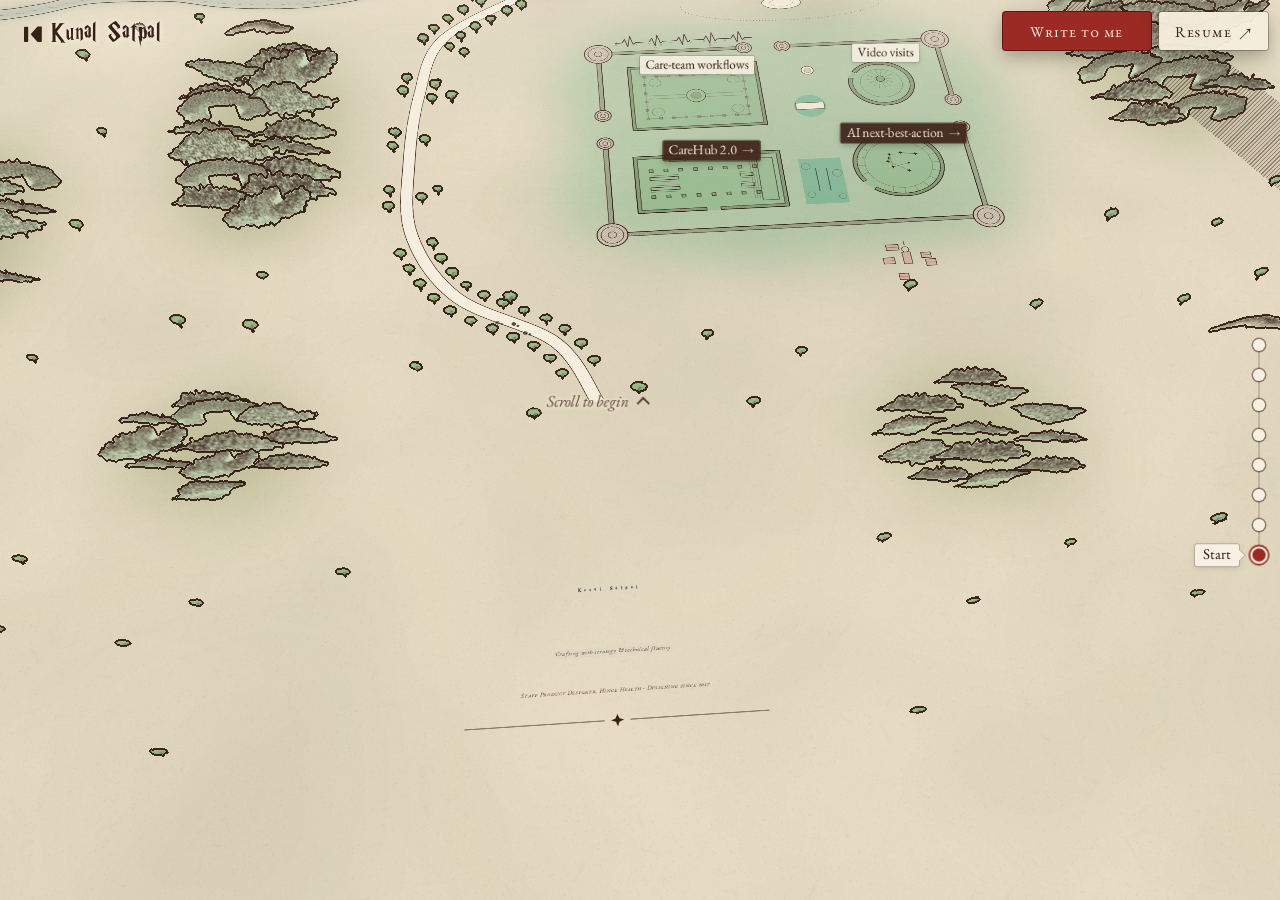
==== index.html @ 739bd169 "Merge remote-tracking branch 'origin/main' into case-study-refresh # Conflicts: #	build.py #	index.h" ====
<!doctype html>
<html lang="en">
<head>
<meta charset="utf-8">
<meta name="viewport" content="width=device-width, initial-scale=1">
<title>Kunal Satpal — A map of the work</title>
<!-- What a shared link shows (LinkedIn, X, Slack, iMessage). The picture is site/img/og-career-map.jpg. -->
<meta name="description" content="Kunal Satpal's design portfolio as a hand-drawn map: every company is a city that builds itself as you arrive, and every project is a building you can open.">
<meta property="og:type" content="website">
<meta property="og:url" content="https://kunalsatpal.com/career-map/">
<meta property="og:title" content="Kunal Satpal — A map of the work">
<meta property="og:description" content="A design portfolio you travel through. Every company is a city that builds itself as you arrive; every project is a building you can open.">
<meta property="og:image" content="https://kunalsatpal.com/career-map/site/img/og-career-map.jpg">
<meta property="og:image:width" content="1200">
<meta property="og:image:height" content="630">
<meta property="og:image:alt" content="A hand-drawn parchment map with the Hinge Health city standing in 3D beside a winding road.">
<meta name="twitter:card" content="summary_large_image">
<link rel="icon" href="data:image/svg+xml,%3Csvg xmlns='http://www.w3.org/2000/svg' viewBox='-4 -4 41 39'%3E%3Crect x='-4' y='-4' width='41' height='39' rx='8' fill='%23f4ead7'/%3E%3Cg fill='%23372017'%3E%3Crect y='1.09' width='7.68' height='28.36' rx='1.4'/%3E%3Cpath d='M31.24.92c.77 0 1.4.63 1.4 1.4v25.52c0 .77-.63 1.4-1.4 1.4h-6.1c-.27 0-.52-.11-.7-.31L12.18 15.08 24.44 1.22c.18-.19.43-.3.7-.3z'/%3E%3C/g%3E%3C/svg%3E">
<!-- Phones go straight to kunalsatpal.com: the map is made for bigger screens. Same test as PHONE (01-util.js), so tablets stay. -->
<script>if (matchMedia('(pointer: coarse)').matches && Math.min(screen.width, screen.height) <= 760) location.replace('https://kunalsatpal.com/')</script>
<link rel="preconnect" href="https://fonts.googleapis.com">
<link rel="preconnect" href="https://fonts.gstatic.com" crossorigin>
<link href="https://fonts.googleapis.com/css2?family=Material+Symbols+Rounded:opsz,wght,FILL,GRAD@20..48,400,0..1,0&icon_names=app_registration,area_chart,arrow_right,auto_awesome,cancel,chat,check_circle,done,home,list,mode_heat,queue,rocket,sentiment_dissatisfied,sentiment_satisfied,sentiment_very_dissatisfied,sentiment_very_satisfied,settings_accessibility,tab,task,thumb_down,thumb_up,video_camera_front,videocam,warning&display=block" rel="stylesheet" media="print" onload="this.media='all'" data-font>
<link href="https://fonts.googleapis.com/css2?family=IM+Fell+Great+Primer:ital@0;1&family=EB+Garamond:ital,wght@0,400;0,500;0,600;1,400;1,500&family=Playfair+Display:wght@700&family=Noto+Sans:wght@400;500;600;700&family=Literata:ital,opsz,wght@0,7..72,400;0,7..72,500;0,7..72,600;1,7..72,400&family=Fraunces:opsz,wght@9..144,500..700&family=IBM+Plex+Sans:wght@400;500;600&display=swap" rel="stylesheet" media="print" onload="this.media='all'" data-font>
<style>
@font-face { font-family: 'Harry P'; src: url([data-uri]) format('truetype'); font-display: block; }
:root {
  --desk: oklch(20% 0.016 48);
  --paper: oklch(94% 0.028 84);
  --paper-2: oklch(90.5% 0.034 82);
  --paper-3: oklch(86.5% 0.042 80);
  --ink: oklch(27% 0.04 42);
  --ink-2: oklch(40% 0.042 48);
  --ink-3: oklch(53% 0.042 58);
  --gilt: oklch(88% 0.085 86);
  --seal: oklch(46% 0.15 28);
  --focus: oklch(50% 0.15 28);
  --ease-out: cubic-bezier(.22, 1, .36, 1);
  --font-hand: 'IM Fell Great Primer', 'EB Garamond', Georgia, serif;
  --font-caps: 'EB Garamond', Georgia, serif;
  --font-body: 'EB Garamond', Georgia, serif;
  --font-sc: 'EB Garamond', Georgia, serif;
  /* Two faces besides the name (Harry P): IM Fell is the map's voice, EB Garamond is for reading and small caps. */
  --font-script: 'IM Fell Great Primer', 'EB Garamond', Georgia, serif;
  --font-display: 'IM Fell Great Primer', 'EB Garamond', Georgia, serif;
  --font-name: 'Harry P', 'IM Fell Great Primer', Georgia, serif;
  --font-note: 'IM Fell Great Primer', 'EB Garamond', Georgia, serif;
  /* Case studies and field notes are read at length: a text face with a generous x-height, made for screens. */
  --font-read: 'Literata', 'EB Garamond', Georgia, serif;
  --font-num: 'Fraunces', 'Literata', Georgia, serif;
  --font-label: 'IBM Plex Sans', system-ui, sans-serif;
  --route: oklch(50% 0.17 28);
  --note-ink: oklch(36% 0.09 255);
  --gold: oklch(74% 0.12 80);
}
* { box-sizing: border-box; }
html, body { margin: 0; height: 100%; }
body { overflow: hidden; color: var(--ink); font: 400 1.125rem/1.55 var(--font-body); font-variant-numeric: lining-nums; -webkit-font-smoothing: antialiased;
  background: radial-gradient(120% 90% at 50% 42%, oklch(29% 0.024 52), oklch(17% 0.014 45) 78%); }
button { font: inherit; color: inherit; }
:focus-visible { outline: 2px solid var(--focus); outline-offset: 3px; }

/* ---------- The sheet ---------- */
html, body { touch-action: none; overscroll-behavior: none; }
/* Beyond the paper's edge, more paper: a low eye never sees the sheet end. */
#viewport { background: oklch(95% 0.022 84); position: fixed; inset: 0; overflow: hidden; touch-action: none; user-select: none; -webkit-user-select: none; }
body.dragging, body.dragging * { cursor: grabbing !important; }
#ground { position: absolute; left: 0; top: 0; transform-origin: 0 0; will-change: transform; backface-visibility: visible; }
/* The distance: the land ahead fades into blank paper, as if not yet drawn. */
#mist { position: absolute; left: 0; top: 0; width: 100%; height: 1000px; transform-origin: 0 0; pointer-events: none; will-change: transform;
  background: linear-gradient(oklch(95% 0.022 84 / .82) 0 90%, oklch(95% 0.022 84 / 0) 100%); }
#paper { position: absolute; display: block; }
#grain { position: absolute; background-size: 512px 512px; pointer-events: none; }
/* Each world's drawing is its own layer: painted once, then only moved by the compositor. */
.band { position: absolute; left: 0; overflow: visible; pointer-events: none; will-change: transform; }
.band .room { pointer-events: auto; cursor: pointer; }
.road { fill: oklch(95% 0.022 84); }
.lane { fill: none; stroke: oklch(42% 0.06 230 / .7); stroke-width: 2.4; stroke-dasharray: 2 9; stroke-linecap: round; }
#gl { position: fixed; inset: 0; width: 100%; height: 100%; pointer-events: none; z-index: 5; }
/* Near the eye: clouds on the high stretches, and gulls sweeping past at the coast. */
#sky { position: fixed; inset: 0; z-index: 12; pointer-events: none; overflow: hidden; display: none; }
#sky.on, #sky.birds { display: block; }
#sky.birds:not(.on) .cloud { display: none; }
body.reading-case #sky { visibility: hidden; }
.cloud { position: absolute; left: 0; top: 0; will-change: transform, opacity; }
.cloud svg { display: block; width: 100%; height: auto; overflow: visible; }
.cloud .co { fill: none; stroke: oklch(40% 0.04 50 / .7); stroke-width: 2.6; }
.cloud .cf { fill: oklch(97.5% 0.012 84); }
.cloud .ch { fill: none; stroke: oklch(40% 0.04 50 / .35); stroke-width: 1.1; stroke-linecap: round; }
.flock { position: absolute; left: 0; top: 0; will-change: transform; }
.flock svg { display: block; width: 100%; height: auto; overflow: visible; animation: flap .5s ease-in-out infinite alternate; transform-origin: 50% 70%; }
.flock { opacity: .5; }
.flock path { stroke: var(--ink-2); stroke-width: 1.5; stroke-linecap: round; }
@keyframes flap { from { transform: scaleY(1); } to { transform: scaleY(.45); } }
.moment { visibility: visible; }
.gym { position: absolute; left: 0; top: 0; display: none; pointer-events: none; }
/* What a wizard says when you come by. */
/* The small delights' passing effects: drops and rings from the fountain, a shooting star, steam,
   a sinking ship's halves and planks, rings on the water, a lamp's light, the compass needle, the ink of the secret. */
.drop, .ripple, .star, .steam, .lamplight, .lamplight i, .mlabel { position: absolute; left: 0; top: 0; pointer-events: none; will-change: transform, opacity; }
.drop { left: -1.5px; top: -1.5px; width: 3px; height: 3px; border-radius: 50%; background: oklch(93% 0.025 220); box-shadow: 0 0 0 .8px oklch(30% 0.05 45 / .6); }
.ripple svg { display: block; width: 100%; height: 100%; overflow: visible; }
.ripple ellipse { fill: none; stroke: oklch(30% 0.05 45 / .55); stroke-width: .9; stroke-dasharray: 9 5; vector-effect: non-scaling-stroke; }
.star i { position: absolute; left: -56px; top: -.5px; width: 56px; height: 1px; background: linear-gradient(90deg, transparent, oklch(30% 0.05 45 / .7)); }
.star svg { position: absolute; left: -6px; top: -6px; overflow: visible; }
.star path { fill: oklch(96% 0.03 88); stroke: oklch(30% 0.05 45); stroke-width: .8; stroke-linejoin: round; }
.steam svg { display: block; margin: -26px 0 0 -6px; overflow: visible; }
.steam path { fill: none; stroke: oklch(30% 0.05 45 / .45); stroke-width: 1; stroke-linecap: round; }
/* Pieces with a trick of their own (16-pillars): a leaf, or petals, falling. And a word on a slip of paper. */
.fall { position: absolute; left: 0; top: 0; width: 0; height: 0; pointer-events: none; will-change: transform, opacity; }
.fall i { position: absolute; border-radius: 50% 0; border: .7px solid oklch(30% 0.05 45 / .7); }
.fall.leaf i { left: -4px; top: -2px; width: 8px; height: 4px; background: oklch(70% 0.1 140); }
.fall.petal i { left: -2.5px; top: -2px; width: 5px; height: 4px; background: oklch(90% 0.06 350); border-color: oklch(45% 0.06 350 / .6); }
.wnote { position: absolute; left: 0; top: 0; width: 0; height: 0; pointer-events: none; }
.wnote p { position: absolute; left: 0; bottom: 8px; translate: -50% 0; width: max-content; max-width: 240px; margin: 0; padding: 6px 11px 7px; text-align: center;
  font: italic 400 .9375rem/1.3 var(--font-hand); color: var(--ink); background: var(--paper); border: 1px solid oklch(27% 0.04 42 / .4); border-radius: 2px; box-shadow: 0 3px 10px oklch(20% 0.03 45 / .16); }
/* Cursors: a hand only where a click opens something; with the 3D city on, the map decides (09-city cityHover). */
.room.inert, .lvl.inert .lv-t { cursor: default; }
body.city3d .band .room { cursor: inherit; }
/* Side missions (16-side): the cat's paw prints (clickable while they show), the cat herself, fireflies. */
.sprite.paw { cursor: pointer; }
.sprite.paw::after { content: ''; position: absolute; inset: -4px; }
.cat.left .body svg { scale: -1 1; }
.cat { position: absolute; left: 0; top: 0; width: 0; height: 0; pointer-events: none; }
.cat .shadow { position: absolute; left: -15px; top: -4px; width: 30px; height: 8px; border-radius: 50%; background: radial-gradient(closest-side, oklch(25% 0.03 45 / .35), transparent); }
.cat .body { position: absolute; left: -15px; bottom: 1px; }
.cat svg { display: block; overflow: visible; }
.cat path { fill: oklch(70% 0.14 58); stroke: var(--ink); stroke-width: 1.1; stroke-linejoin: round; stroke-linecap: round; }
.cat .tail { fill: none; stroke: oklch(62% 0.14 52); stroke-width: 2.4; }
.cat .stripe { fill: none; stroke: oklch(50% 0.13 45); stroke-width: .9; }
.cat .fine { fill: none; stroke: oklch(45% 0.1 45); stroke-width: .9; }
.cat .eye { fill: oklch(78% 0.16 130); stroke: var(--ink); stroke-width: .3; }
.paw svg { display: block; overflow: visible; }
.paw ellipse, .paw circle { fill: var(--ink); opacity: .7; }
.fireflies { position: absolute; inset: 0; pointer-events: none; }
.fireflies i { position: absolute; left: -7px; top: -7px; width: 14px; height: 14px; border-radius: 50%;
  background: radial-gradient(closest-side, oklch(99% 0.06 100) 0 18%, oklch(93% 0.15 100 / .85) 30%, oklch(90% 0.14 100 / .3) 60%, transparent);
  animation: ff-drift var(--t) ease-in-out var(--d) infinite alternate, ff-blink calc(var(--t) * .7) ease-in-out var(--d) infinite; }
@keyframes ff-drift { to { translate: var(--dx) var(--dy); } }
@keyframes ff-blink { 0%, 100% { opacity: .45; } 50% { opacity: 1; } }
/* How I work, read through: a star over each pillar read, and, with all five, the line that joins them. */
.pstars { position: absolute; left: 0; top: 0; width: 1px; height: 1px; overflow: visible; pointer-events: none; }
.pstars .st path { fill: oklch(84% 0.14 86); stroke: oklch(28% 0.05 45); stroke-width: 1.1; stroke-linejoin: round; }
.pstars .st .halo { fill: oklch(90% 0.1 88 / .35); stroke: none; }
.pstars .cg { fill: none; stroke: oklch(86% 0.12 86 / .7); stroke-width: 7; stroke-linecap: round; stroke-linejoin: round; stroke-dasharray: 1 1; }
.pstars .cl { fill: none; stroke: oklch(28% 0.05 45 / .85); stroke-width: 1.6; stroke-linecap: round; stroke-linejoin: round; stroke-dasharray: 1 1; }
.strait-glow svg { display: block; overflow: visible; }
.strait-glow line { stroke: oklch(88% 0.12 88); stroke-linecap: round; }
.wreck { position: absolute; left: 0; top: 0; overflow: hidden; pointer-events: none; }
.wreck img { position: absolute; left: 0; top: 0; animation: none; }
.wreck .bow { clip-path: polygon(0 0, 50% 0, 46% 20%, 53% 38%, 45% 58%, 52% 76%, 47% 100%, 0 100%); transform-origin: 32% 84%; }
.wreck .stern { clip-path: polygon(50% 0, 100% 0, 100% 100%, 47% 100%, 52% 76%, 45% 58%, 53% 38%, 46% 20%); transform-origin: 68% 84%; }
.ship .plank { position: absolute; left: 0; top: 0; width: 10px; height: 3px; background: oklch(92% 0.025 80); border: .8px solid oklch(30% 0.05 45 / .75); pointer-events: none; }
.ship .ripple { position: absolute; }
.lamplight .pool { border-radius: 50%; background: radial-gradient(closest-side, oklch(93% 0.07 88 / .55), oklch(93% 0.07 88 / .2) 60%, transparent); }
.lamplight .halo { left: -14px; top: -14px; width: 28px; height: 28px; border-radius: 50%; background: radial-gradient(closest-side, oklch(97% 0.07 92 / .75), oklch(95% 0.07 90 / .25) 55%, transparent); }
.sprite.needle { z-index: 1; pointer-events: auto; }
.needle svg { display: block; transition: rotate .6s cubic-bezier(.2, .8, .3, 1); }
.needle .n { fill: oklch(36% 0.05 40); stroke: var(--ink); stroke-width: 1.2; }
.needle .s { fill: oklch(96% 0.02 84); stroke: var(--ink); stroke-width: 1.2; }
.needle circle { fill: oklch(94% 0.02 84); stroke: var(--ink); stroke-width: 1.2; }
.inkline { position: fixed; left: 50%; top: 86px; z-index: 18; translate: -50% 0; pointer-events: none; white-space: nowrap; }
.inkline span { font: 400 clamp(1.5rem, 2.4vw, 2rem)/1 'Harry P', var(--font-body); color: oklch(30% 0.05 40); }
.mlabel span { position: absolute; left: 0; bottom: 10px; translate: -50% 0; padding: 2px 8px 3px; white-space: nowrap; font: 400 1.0625rem/1 'Harry P', var(--font-body); color: oklch(28% 0.05 40);
  background: oklch(96% 0.025 84); border: 1px solid oklch(30% 0.05 40 / .5); border-radius: 2px; }
.foot.marauder path { fill: oklch(30% 0.05 40); }
@media (prefers-reduced-motion: reduce) { .needle svg { transition: none; } }
.chip { position: absolute; left: -2px; top: -1.5px; width: 4px; height: 3px; background: oklch(86% 0.04 70); box-shadow: 0 0 0 .8px oklch(30% 0.05 45 / .7); }
.hello { position: absolute; left: 0; top: 0; width: 0; height: 0; pointer-events: none; }
.hello span { position: absolute; left: 0; bottom: 6px; translate: -50% 0; padding: 4px 9px 5px; white-space: nowrap; border: 1px solid oklch(27% 0.04 42 / .3); border-radius: 10px;
  font: italic 500 .875rem/1 var(--font-body); color: var(--ink); background: oklch(98.5% 0.008 84); box-shadow: 0 3px 8px oklch(20% 0.03 50 / .18); }
.hello span::after { content: ''; position: absolute; left: 50%; bottom: -4px; width: 7px; height: 7px; translate: -50% 0; rotate: 45deg; background: inherit; border: inherit; border-width: 0 1px 1px 0; }
.hello.small span { padding: 2px 6px 3px; border-radius: 7px; font-size: .75rem; }
.hello.small span::after { width: 5px; height: 5px; bottom: -3px; }
/* The stones the wizards lift, and the sparks from their wands. */
.wip { position: absolute; left: 0; top: 0; display: none; pointer-events: none; }
.wip.on { display: block; }
.wstone, .wspark { position: absolute; left: 0; top: 0; will-change: transform, opacity; }
.wstone b { position: absolute; left: -5px; top: -4px; width: 10px; height: 8px; border: 1.2px solid oklch(27% 0.04 42); border-radius: 1.5px; background: oklch(95% 0.014 160); }
.wspark { left: -1.5px; top: -1.5px; width: 3px; height: 3px; border-radius: 50%; background: oklch(94% 0.05 88); box-shadow: 0 0 0 .8px oklch(30% 0.05 45 / .75); }
.gym.on { display: block; }
.gymprint { position: absolute; left: 0; top: 0; width: 0; height: 0; opacity: 0; will-change: transform, opacity; }
.gymprint svg { position: absolute; left: -12px; top: -8px; }
.breach img { display: block; }
.breach i { position: absolute; left: 30px; top: 70px; width: 110px; height: 34px; border-radius: 50%; border: 1.4px solid oklch(40% 0.04 50 / .55); opacity: 0; }
.realm .town { fill: var(--rc); opacity: .42; }

/* The pen: three weights and a hairline; poché, stipple and paper fills. */
.pfill { fill: oklch(94.5% 0.026 84 / .94); }
.tone { fill: var(--ink); fill-opacity: .17; }
.hatch { fill: url(#poche); opacity: var(--hatch, 0); }
.stip { fill: url(#stip); opacity: .55; }
.hair, .fine, .main, .bold, .dash, .dot { fill: none; stroke-linecap: round; stroke-linejoin: round; }
.hair { stroke: var(--ink-2); stroke-width: .6; }
.fine { stroke: var(--ink); stroke-width: calc(1px * var(--lw, 1)); }
.main { stroke: var(--ink); stroke-width: calc(1.6px * var(--lw, 1)); }
.bold { stroke: var(--ink); stroke-width: calc(2.4px * var(--lw, 1)); }
.land-fill { fill: oklch(93% 0.03 84); }
.crown { fill: oklch(84% 0.065 128); }
.block { fill: oklch(74% 0.07 32 / .55); }
.realm .town { fill: var(--rc); opacity: .42; }
.route { fill: none; stroke: var(--route); stroke-width: calc(3px * var(--lw, 1)); stroke-dasharray: calc(10px * var(--lw, 1)) calc(7px * var(--lw, 1)); stroke-linecap: round; opacity: .9; }
.rh-k, .rh-r, .rh-g { fill: none; stroke-width: calc(.9px * var(--lw, 1)); }
.rh-k { stroke: oklch(32% 0.03 50 / .38); } .rh-r { stroke: oklch(52% 0.15 28 / .4); } .rh-g { stroke: oklch(52% 0.1 150 / .38); }
.far { stroke-dasharray: 2 0; opacity: .7; }
.dash { stroke: var(--ink-2); stroke-width: .9; stroke-dasharray: 5 4; }
.dot { stroke: var(--ink-2); stroke-width: 1.7; stroke-dasharray: 0 7; }
.solid { fill: var(--ink); }
.rn, .rh, .rk, .area, .cap { paint-order: stroke; stroke: oklch(94.5% 0.026 84); stroke-opacity: .92; stroke-linejoin: round; }
.rn { font-family: var(--font-hand); fill: var(--ink); text-anchor: middle; stroke-width: 5px; letter-spacing: .01em; }
.rn.title { letter-spacing: .02em; }
.rh { font-family: var(--font-body); font-style: italic; fill: var(--ink-2); text-anchor: middle; stroke-width: 3.5px; }
.rk { font-family: var(--font-body); fill: var(--ink-2); stroke-width: 3px; }
.area { font-family: var(--font-hand); fill: var(--ink-2); text-anchor: middle; letter-spacing: .08em; stroke-width: 6px; }
.area.feat { font-style: italic; letter-spacing: .06em; }
.area.water { font-style: italic; fill: oklch(42% 0.06 230); letter-spacing: .1em; stroke: oklch(90% 0.03 220); }
.area.sea { letter-spacing: .34em; }
.area.sea.big { letter-spacing: .5em; fill: oklch(48% 0.07 230 / .8); stroke-width: 0; }
.eng { opacity: .92; }
/* Once the engravings and trees stand up on the GPU, their flat drawings step aside. */
body.cards .eng.up, body.cards .ly-trees { display: none; }
.region { font-family: var(--font-caps); fill: oklch(34% 0.045 45 / .9); letter-spacing: .42em; paint-order: stroke; stroke: oklch(93% 0.03 84 / .9); stroke-width: 8px; stroke-linejoin: round; font-variant-caps: small-caps; }
.region-sub { font-family: var(--font-body); font-style: italic; fill: var(--ink-2); text-anchor: middle; letter-spacing: .1em; paint-order: stroke; stroke: oklch(93% 0.03 84 / .9); stroke-width: 6px; }
#regions { position: absolute; left: 0; top: 0; overflow: hidden; pointer-events: none; will-change: opacity; }
.cart-small { font-family: var(--font-caps); fill: var(--ink-2); text-anchor: middle; letter-spacing: .12em; font-variant-caps: small-caps; }
.cart-small.i { font-family: var(--font-body); font-style: italic; letter-spacing: .04em; }
.cart-script { font-family: var(--font-script); fill: var(--ink); text-anchor: middle; }
.area.big { letter-spacing: .24em; }
.hand { font-family: var(--font-note); font-weight: 400; fill: var(--note-ink); text-anchor: middle; paint-order: stroke; stroke: oklch(96% 0.015 240); stroke-width: 4px; stroke-linejoin: round; }
.area.sub { font-family: var(--font-body); font-style: italic; letter-spacing: .06em; fill: var(--ink-3); }
.room { cursor: pointer; }
.room .gild { fill: oklch(84% 0.1 85); opacity: 0; pointer-events: none; }
.room.work .gild { opacity: .2; }
.room.about .gild { opacity: 0; }
.room .wash { fill: var(--c); opacity: 0; transition: opacity .3s var(--ease-out); }
.room:hover .wash { opacity: .16; }
.room.selected .wash { opacity: .26; }
.room .hit { fill: transparent; }

/* ---------- Life ---------- */
.sprite { position: absolute; left: 0; top: 0; pointer-events: none; will-change: transform; }
.step { opacity: 0; }
.foot path { fill: var(--ink); }
.foot.yours path { fill: var(--seal); }
/* A runner's prints on the track: smaller, and gone sooner. */
.foot.run { scale: .6; }
.tread path { fill: none; stroke: var(--ink); stroke-width: .8; stroke-linecap: round; stroke-linejoin: round; }
.ship svg, .runner svg, .scooter svg, .boat svg, .gull svg, .creature svg { display: block; overflow: visible; }
.ship path, .runner path, .runner circle, .scooter circle, .scooter path, .boat path, .gull path { fill: none; stroke: var(--ink); stroke-width: 1.4; stroke-linejoin: round; stroke-linecap: round; }
.ship .sail, .boat .sail { fill: var(--paper); }
.runner circle { fill: var(--ink); }
.scooter .box { fill: oklch(62% 0.15 148); stroke: var(--ink); stroke-width: 1.2; }
.ship { pointer-events: auto; cursor: pointer; }
.ship img { animation: bob 3.4s ease-in-out infinite alternate; transform-origin: 50% 85%; }
@keyframes bob { from { transform: rotate(-4deg); } to { transform: rotate(4deg); } }
.pulse i { display: block; width: 8px; height: 8px; border-radius: 50%; background: oklch(60% 0.15 165); box-shadow: 0 0 0 3px oklch(70% 0.12 165 / .35); }
.smoke i { position: absolute; left: 0; top: 0; width: 12px; height: 12px; margin: -6px; border-radius: 50%; border: 1px solid oklch(40% 0.02 60 / .4); background: oklch(97% 0.01 80 / .7); animation: smoke 4s ease-out infinite; }
.smoke i:nth-child(2) { animation-delay: 1.33s; } .smoke i:nth-child(3) { animation-delay: 2.66s; }
@keyframes smoke { from { transform: translate(0, 0) scale(.4); opacity: 0; } 15% { opacity: .9; } to { transform: translate(22px, -60px) scale(1.8); opacity: 0; } }
.creature { pointer-events: auto; cursor: pointer; }
.creature img { display: block; animation: wallow 5s ease-in-out infinite alternate; transform-origin: 50% 90%; }
.creature:hover img { animation-duration: 1.6s; }
@keyframes wallow { from { transform: translateY(2px) rotate(-2.5deg); } to { transform: translateY(-4px) rotate(2deg); } }
.creature .cap { display: block; margin-top: -6px; text-align: center; font: italic 400 19px var(--font-body); color: var(--ink-2); }
.ship img { display: block; }
.creature .body { transition: transform 1.1s var(--ease-out), opacity .8s; }
.creature.dive .body { transform: translateY(70px); opacity: 0; transition: transform .7s cubic-bezier(.6, 0, .8, .4), opacity .5s .2s; }
.walker { position: absolute; left: 0; top: 0; pointer-events: none; transition: transform .43s linear, opacity .6s; will-change: transform; }
.walker .wr { transform-origin: 0 0; }
.walker span { display: block; transform: translate(-50%, -165%); padding: 3px 13px 4px; white-space: nowrap; font: 400 15px/1 var(--font-hand); color: var(--ink);
  background: linear-gradient(var(--ink) 0 1px, transparent 1px calc(100% - 1px), var(--ink) calc(100% - 1px)), var(--paper);
  clip-path: polygon(0 0, 100% 0, calc(100% - 7px) 50%, 100% 100%, 0 100%, 7px 50%); }
.walker.away { opacity: 0; }
.walker.you { opacity: 0; transition: transform .25s var(--ease-out), opacity .5s; }
.walker.you.on { opacity: 1; }
.walker.you span { color: var(--seal); }

.ui { transition: opacity .7s ease; }

/* ---------- Labels ---------- */
#labels { position: fixed; inset: 0; z-index: 15; pointer-events: none; }
#dusk { position: fixed; inset: 0; z-index: 16; pointer-events: none; display: none; opacity: 0; will-change: opacity;
  background: linear-gradient(oklch(60% 0.11 45), oklch(72% 0.09 62) 55%, oklch(82% 0.06 76 / 0)); }
/* Every label rides on its own layer and keeps its layout to itself: flying only moves and scales them, never repaints them. */
#labels > * { will-change: transform, opacity; contain: layout style; }
.lab { position: absolute; left: 0; top: 0; display: grid; justify-items: center; gap: 4px; padding: 0; border: 0; background: none; cursor: pointer; pointer-events: auto; visibility: hidden; }
.lab.realm .rib { display: inline-flex; align-items: center; gap: 12px; padding: 10px 34px 11px 26px; white-space: nowrap; font: 400 2.125rem/1 var(--font-display); letter-spacing: .01em;
  background: linear-gradient(var(--ink) 0 1.4px, transparent 1.4px 4px, oklch(40% 0.04 48 / .45) 4px 5px, transparent 5px calc(100% - 5px), oklch(40% 0.04 48 / .45) calc(100% - 5px) calc(100% - 4px), transparent calc(100% - 4px) calc(100% - 1.4px), var(--ink) calc(100% - 1.4px)),
    color-mix(in oklch, var(--paper) 86%, var(--c));
  clip-path: polygon(0 0, 100% 0, calc(100% - 12px) 50%, 100% 100%, 0 100%, 12px 50%); transition: transform .3s var(--ease-out); }
.lab.realm .crest { width: 26px; height: 32px; flex: none; }
/* Earlier work: a small signboard over the isle, its company's own mark. */
.lab.realm.minor .rib { gap: 6px; padding: 3px 12px 4px 6px; font: 400 1.0625rem/1 var(--font-display); clip-path: none; border-radius: 2px;
  background: oklch(96% 0.02 84 / .95); box-shadow: 0 0 0 1px oklch(27% 0.04 42 / .3), 0 4px 10px oklch(10% 0.02 40 / .2); }
.lab.realm.minor .rib .logo { width: 80px; height: 30px; margin: 0; } .lab.realm.minor .rib .logo img { width: 116px; height: 46px; margin: -8px 0 0 -18px; }
.lab.realm.minor .sub { display: none; }
.lab.realm { transform-origin: 50% 100%; }
.lab.realm.compact .sub { display: none; }
.lab.realm .sub { font: italic 500 1.0625rem/1.2 var(--font-body); color: var(--ink); white-space: nowrap;
  text-shadow: 0 0 3px var(--paper), 0 0 3px var(--paper), 0 0 6px var(--paper); }
.lab.realm:hover .rib { transform: translateY(-2px); }
/* The lighthouse's turning light. */
.beacon { position: absolute; left: 0; top: 0; width: 0; height: 0; pointer-events: none; opacity: 0; }
.beacon i { position: absolute; left: -190px; top: -190px; width: 380px; height: 380px; border-radius: 50%;
  background: conic-gradient(from 0deg, oklch(90% 0.12 90 / .55) 0deg, oklch(90% 0.12 90 / 0) 26deg, oklch(90% 0.12 90 / 0) 180deg, oklch(90% 0.12 90 / .55) 180deg, oklch(90% 0.12 90 / 0) 206deg, oklch(90% 0.12 90 / 0) 360deg);
  -webkit-mask: radial-gradient(circle, transparent 0 30px, #000 31px 70%, transparent 100%); mask: radial-gradient(circle, transparent 0 30px, #000 31px 70%, transparent 100%);
  animation: beam 9s linear infinite; }
@keyframes beam { to { transform: rotate(360deg); } }


.sr { position: absolute; width: 1px; height: 1px; overflow: hidden; clip: rect(0 0 0 0); white-space: nowrap; }

@keyframes write-on { from { -webkit-mask-position: 100% 0; mask-position: 100% 0; } to { -webkit-mask-position: 0 0; mask-position: 0 0; } }
.note.write > * { -webkit-mask-image: linear-gradient(90deg, #000 42%, transparent 58%); mask-image: linear-gradient(90deg, #000 42%, transparent 58%);
  -webkit-mask-size: 260% 100%; mask-size: 260% 100%; -webkit-mask-repeat: no-repeat; mask-repeat: no-repeat; }
.note.write > * { animation: write-on .75s cubic-bezier(.3, .6, .3, 1) both; animation-delay: calc(var(--i, 0) * 85ms); }

/* ---------- Buttons in the notes ---------- */
.note .acts { display: flex; flex-wrap: wrap; align-items: center; gap: 10px 16px; margin-top: 2px; }
.note .enter { display: grid; justify-items: start; gap: 1px; padding: 7px 12px 8px; border: 0; border-radius: 3px; cursor: pointer; text-align: left;
  background: var(--ink); color: var(--paper); font: 400 1.0625rem/1.1 var(--font-sc); letter-spacing: .05em; font-variant-caps: small-caps; }
.note .enter small { font: italic 400 .8125rem/1.1 var(--font-body); letter-spacing: 0; opacity: .75; }
.note .enter:hover { background: var(--ink-2); }
/* In a hover note the way in is a plain line, and there is nothing to close. */
.note .go { display: flex; justify-content: center; align-items: baseline; gap: 6px; width: 100%; margin-top: 4px; padding: 10px 14px 11px; border: 0; border-radius: 3px; cursor: pointer;
  font: 600 1rem/1.2 var(--font-body); color: oklch(96% 0.02 84); background: var(--ink); }
.note .go:hover { background: oklch(34% 0.045 42); }
.note .go span { font-weight: 400; opacity: .75; }
/* Hover notes, structured as the universe site's: the outcome first in one bold line, one line under
   it, one accent. On a brighter paper than the map, with a warm shadow, so it stands off it. */
#panel.hcard { width: max-content; min-width: 220px; max-width: 300px; border-radius: 8px; color: var(--ink); background: oklch(98.5% 0.008 84);
  box-shadow: 0 0 0 1px oklch(27% 0.04 42 / .22), 0 2px 4px oklch(20% 0.03 45 / .08), 0 16px 34px -6px oklch(22% 0.035 45 / .32); }
#panel.hcard .note { gap: 8px; padding: 16px 18px 18px; }
#panel.hcard .note .headline { margin: 0; font: 600 1.1875rem/1.25 var(--font-body); color: var(--ink); text-wrap: balance; }
#panel.hcard .note .headline .h-data { white-space: nowrap; }
#panel.hcard .note .body, #panel.hcard .note li { color: var(--ink-2); font-size: 1rem; line-height: 1.4; }
#panel.hcard .note .status { margin: 2px 0 0; font: 500 .9375rem/1.2 var(--font-body); font-variant-caps: all-small-caps; letter-spacing: .1em; color: color-mix(in oklch, var(--c), oklch(25% 0.03 42) 25%); }
#panel.hcard .note .status a { color: inherit; text-underline-offset: 3px; }
#panel.hcard .note .win { box-shadow: inset 0 0 0 1px oklch(27% 0.04 42 / .2); }
#panel.hcard .note > :is(figure, .pics) + :is(.headline, .ehead) { margin-top: 8px; }
#panel.hcard .note .ehead { display: grid; grid-template-columns: 44px 1fr; gap: 12px; align-items: center; }
/* Under a pillar's emblem, everything keeps the headline's left edge; the fleurons hang in the emblem's column. */
#panel.hcard .note .ehead ~ .body { padding-left: 56px; }
#panel.hcard .note .ehead ~ ul li { grid-template-columns: 44px 1fr; gap: 12px; }
#panel.hcard .note .ehead ~ ul li::before { justify-self: end; }
.note .emblem { display: grid; place-items: center; width: 44px; height: 44px; border-radius: 50%; background: color-mix(in oklch, var(--c) 12%, oklch(97% 0.012 84)); box-shadow: 0 0 0 1px color-mix(in oklch, var(--c) 35%, transparent); }
.note .emblem svg { width: 30px; height: 30px; fill: none; stroke: var(--ink); stroke-width: 1.6; stroke-linecap: round; stroke-linejoin: round; }
/* A field note's popover: ruled notebook paper with a margin line, the cover as a thumbnail. */
#panel.journal { background: repeating-linear-gradient(to bottom, transparent 0 25px, oklch(58% 0.05 250 / .16) 25px 26px) 0 14px, oklch(97% 0.014 92);
  box-shadow: 0 0 0 1px oklch(27% 0.04 42 / .28), 0 18px 36px oklch(10% 0.02 45 / .32); }
#panel.journal::after { content: ''; position: absolute; top: 0; bottom: 0; left: 22px; width: 1px; background: oklch(58% 0.14 22 / .35); pointer-events: none; }
#panel.journal .note { padding: 16px 18px 18px 34px; gap: 10px; }
.note .jhead { display: grid; grid-template-columns: 52px 1fr; gap: 12px; align-items: center; }
/* A logo on its own colour sits inside the round badge, with room around it. */
.note .jicon.mark { object-fit: contain; padding: 11px; }
.pnext img.icon { width: 104px; height: 104px; margin: 0; padding: 18px; object-fit: contain; border-radius: 50%; rotate: 0deg; }
.pnext img.icon.logo-fill { padding: 0; object-fit: cover; }
/* The cover as a round badge in a paper ring, like the icons on the blog pages. */
.note .jicon { width: 52px; height: 52px; padding: 0; object-fit: cover; border-radius: 50%; background: oklch(99% 0.005 84);
  box-shadow: 0 0 0 3px oklch(99% 0.005 84), 0 0 0 4px oklch(27% 0.04 42 / .22), 0 6px 12px -4px oklch(20% 0.03 50 / .4); }
.note .jtag { margin: 0 0 2px; font: 400 .8125rem/1.2 var(--font-body); font-variant-caps: small-caps; letter-spacing: .04em; color: var(--ink-3); }
.note .jhead h2 { font: italic 400 1.25rem/1.15 var(--font-hand); }
.note .jline { display: -webkit-box; -webkit-line-clamp: 3; -webkit-box-orient: vertical; overflow: hidden; font-size: .9375rem; line-height: 26px; }
#panel:not(.pinned) .close { display: none; }
#panel:not(.pinned) .note .kicker { margin-right: 0; }
.note .ext { font: 400 .875rem/1 var(--font-body); color: var(--ink-2); }
.note .steps { display: flex; gap: 6px; margin: 0; padding: 0; list-style: none; }
.note .steps li { display: block; }
.note .steps li::before { content: none; }
.note .steps button { width: 28px; height: 28px; border: 0; border-radius: 50%; cursor: pointer; font: 400 .875rem/1 var(--font-hand); color: var(--ink-2); background: var(--paper-2); }
.note .steps button[aria-current="true"] { background: var(--c); color: oklch(97% 0.01 84); }
.note .room-n { margin: -6px 0 -10px; font: 400 .8125rem/1 var(--font-caps); letter-spacing: .14em; color: var(--ink-3); font-variant-caps: small-caps; }
.note .draft { padding: 10px 12px; border: 1px dashed oklch(40% 0.04 48 / .5); border-radius: 3px; font: 400 1rem/1.35 var(--font-note); color: var(--note-ink); background: oklch(97% 0.012 240 / .6); }
.note figure video { display: block; width: 100%; height: auto; border-radius: 2px; }
.note .sign { margin: 4px 0 0; font: 400 1.25rem/1.3 var(--font-note); color: var(--note-ink); }
.note .sign span { display: block; margin-top: 6px; text-align: right; font-size: 1.375rem; }
.note .golink { display: inline; padding: 0; border: 0; background: none; cursor: pointer; font: italic 400 1rem/1.4 var(--font-body); color: var(--ink); text-decoration: underline; text-underline-offset: 3px; }
.note .nda { margin: 0; font: 400 .875rem/1.35 var(--font-body); color: var(--ink-3); }

/* ---------- The title at the head of the road ---------- */
.hub-name { font-family: var(--font-name); font-weight: 400; letter-spacing: .02em; fill: var(--ink); paint-order: stroke; stroke: oklch(93% 0.03 84 / .94); stroke-width: 12px; stroke-linejoin: round; }
.hub-sub { font-family: var(--font-hand); font-style: italic; fill: var(--ink-2); text-anchor: middle; letter-spacing: .02em; paint-order: stroke; stroke: oklch(93% 0.03 84 / .94); stroke-width: 8px; stroke-linejoin: round; }
/* BATCH.bareTitle: the halo takes the tone the paper actually renders at (grain and washes darken --paper),
   so it still knocks out the trees behind the title without showing as a pale rim on bare paper. */
.hub-name.bare, .hub-sub.bare { stroke: oklch(88% 0.031 90); }
.region { font-family: var(--font-caps); fill: oklch(34% 0.045 45 / .85); letter-spacing: .32em; paint-order: stroke; stroke: oklch(93% 0.03 84 / .9); stroke-width: 7px; stroke-linejoin: round; font-variant-caps: small-caps; }

/* ---------- Levels: a quiet name over each building ---------- */
.lvl { position: absolute; left: 0; top: 0; width: 0; height: 0; visibility: hidden; pointer-events: none; }
.lvl .lv-t { position: absolute; left: 0; bottom: 0; translate: -50% 0; display: grid; justify-items: center; gap: 2px; width: max-content; max-width: 230px; padding: 2px 7px 3px; border: 0; border-radius: 2px;
  background: oklch(96% 0.02 84 / .88); box-shadow: 0 0 0 1px oklch(27% 0.04 42 / .2), 0 2px 6px oklch(10% 0.02 40 / .12); text-align: center; cursor: pointer; pointer-events: auto; transition: background .25s var(--ease-out), box-shadow .25s var(--ease-out); }
.lvl .lv-t b { font: 400 1rem/1.15 var(--font-hand); color: var(--ink); }
/* A building with a full story to open wears an ink tag with an arrow; the rest, a paper slip. */
.lvl.case .lv-t { background: oklch(30% 0.045 42 / .94); box-shadow: 0 0 0 1px oklch(20% 0.04 40 / .6), 0 3px 8px oklch(10% 0.02 40 / .28); }
.lvl.case .lv-t b { color: oklch(95% 0.025 84); }
.lvl.case .lv-t b::after { content: '\2192'; margin-left: 6px; font: 400 .875rem/1 var(--font-body); opacity: .75; }
.lvl.case.peek .lv-t { background: oklch(24% 0.04 42); }
.lvl .lv-k, .lvl .lv-cta { max-height: 0; overflow: hidden; opacity: 0; transition: max-height .3s var(--ease-out), opacity .25s; }
/* Folded away, the outcome takes no width, so the slip fits its name. */
.lvl .lv-k, .lvl .lv-cta { display: none; }
.lvl .lv-k { font: italic 500 .875rem/1.25 var(--font-body); color: var(--ink-2); }
.lvl .lv-cta { font: 400 .6875rem/1.4 var(--font-caps); letter-spacing: .12em; color: var(--c); font-variant-caps: small-caps; }
.lvl .lv-t:focus-visible { outline: 2px solid var(--focus); outline-offset: 2px; }
/* Hover the building (or its name): its slip catches the light, and a small note opens beside it. */
.lvl.peek .lv-t { background: oklch(96% 0.02 84 / .97); box-shadow: 0 0 0 1px oklch(27% 0.04 42 / .3), 0 10px 22px oklch(10% 0.02 40 / .25); }

/* Earlier work carries its company's own mark, on a small signboard. */
.logo { display: block; flex: none; width: 80px; height: 30px; overflow: hidden; }
.logo img { display: block; width: 116px; height: 46px; margin: -8px 0 0 -18px; mix-blend-mode: multiply; }
.ink-logos .logo img { filter: url(#inkstamp); opacity: .88; }
.lvl.has-logo .lv-t { padding: 2px 4px 3px; background: oklch(96% 0.02 84 / .9); box-shadow: 0 0 0 1px oklch(27% 0.04 42 / .3), 0 4px 10px oklch(10% 0.02 40 / .2); }
.lvl.has-logo .lv-t b { display: none; }
.lab.realm .rib .logo { width: 104px; height: 40px; margin: -6px -4px -6px -8px; }
.lab.realm .rib .logo img { width: 150px; height: 60px; margin: -10px 0 0 -23px; }
.lvl.about .lv-t b { font: italic 400 1rem/1.1 var(--font-note); color: var(--note-ink); }
/* On the two isles the things themselves say what they are: their names show only when you point at them. */
.lvl.quiet .lv-t { opacity: 0; transition: opacity .2s ease; }
.lvl.quiet.peek .lv-t, .lvl.quiet .lv-t:focus-visible { opacity: 1; }
/* The start of the road. */
.lv-hint { position: absolute; left: 0; top: 0; translate: -50% -50%; margin: 0; padding: 6px 10px; border: 0; background: none; cursor: pointer; pointer-events: auto; display: flex; align-items: center; gap: 10px; white-space: nowrap;
  font: italic 400 1.0625rem/1 var(--font-body); color: var(--ink-2); text-shadow: 0 0 3px var(--paper), 0 0 6px var(--paper); transition: opacity .5s; }
.lv-hint i { width: 10px; height: 10px; margin-top: -4px; border-left: 2px solid var(--ink-2); border-top: 2px solid var(--ink-2); margin-top: 4px; transform: rotate(45deg); animation: nudge 1.6s ease-in-out infinite; }
@keyframes nudge { 0%, 100% { translate: 0 0; } 50% { translate: 0 -7px; } }
.lvl.start.gone .lv-hint { opacity: 0; pointer-events: none; }
.lvl.start.pulse .lv-hint { animation: hint-pulse .9s var(--ease-out); }
@keyframes hint-pulse { 30% { transform: scale(1.14); color: var(--ink); } }
/* A brand badge on the face of a field note's building. */
.brand-badge { position: absolute; left: 0; top: 0; width: 0; height: 0; pointer-events: none; }
.brand-badge img { position: absolute; left: -18px; top: -18px; width: 36px; height: 36px; object-fit: cover; border-radius: 50%; background: oklch(99% 0.005 84);
  box-shadow: 0 0 0 2px oklch(97% 0.012 84), 0 0 0 3px oklch(27% 0.04 42 / .3), 0 4px 8px oklch(10% 0.02 40 / .3); }
.brand-badge img.mark { object-fit: contain; }
.brand-badge img { opacity: 0; scale: 1.4; transition: opacity .22s ease-out, scale .46s cubic-bezier(.22, 1, .36, 1); }
.brand-badge.on img { opacity: 1; scale: 1; }
@media (prefers-reduced-motion: reduce) { .brand-badge img { transition: opacity .2s; scale: 1; } }

/* ---------- Where you are ---------- */
.rail { right: 14px; top: 50%; transform: translateY(-50%); padding: 6px 0; }
.rail ol { position: relative; list-style: none; margin: 0; padding: 0; display: grid; gap: 14px; }
.rail ol::before { content: ''; position: absolute; right: 6px; top: 6px; bottom: 6px; width: 2px; background: oklch(40% 0.04 48 / .2); border-radius: 1px; }
.rail ol::after { content: ''; position: absolute; right: 6px; top: 6px; width: 2px; height: calc((100% - 12px) * var(--p, 0)); background: var(--seal); border-radius: 1px; }
.rail button { position: relative; display: block; width: 14px; height: 14px; padding: 0; border: 0; background: none; cursor: pointer; }
.rail button i { position: absolute; inset: 0; border-radius: 50%; background: oklch(94% 0.025 84); box-shadow: 0 0 0 2px oklch(40% 0.04 48 / .45); transition: transform .3s var(--ease-out), background .3s; z-index: 1; }
.rail button.past i { background: color-mix(in oklch, var(--seal) 55%, oklch(94% 0.025 84)); box-shadow: 0 0 0 2px var(--seal); }
.rail button[aria-current="true"] i { background: var(--seal); box-shadow: 0 0 0 2px var(--seal), 0 0 0 5px oklch(46% 0.15 28 / .2); transform: scale(1.15); }
.rail span { position: absolute; right: 24px; top: 50%; translate: 0 -50%; display: grid; justify-items: end; opacity: 0; transform: translateX(6px); transition: opacity .25s, transform .3s var(--ease-out); pointer-events: none;
  padding: 3px 8px; border-radius: 3px; background: oklch(96% 0.02 84 / .92); }
.rail b { font: 400 .9375rem/1.1 var(--font-hand); white-space: nowrap; font-weight: 400; }
.rail small { font: italic 400 .75rem/1.2 var(--font-body); color: var(--ink-3); white-space: nowrap; }
.rail button[aria-current="true"] span, .rail:hover span, .rail button:focus-visible span { opacity: 1; transform: none; }
.rail:hover button:not([aria-current="true"]) span { opacity: .75; }

/* ---------- A case study, as a full page ---------- */
#letter { position: fixed; inset: 0; z-index: 55; color: var(--ink); background: oklch(95.5% 0.024 84); }
#letter[hidden] { display: none; }
#letter::before { content: ''; position: absolute; inset: 0; pointer-events: none; background: var(--grain) 0 0 / 512px 512px; opacity: .9; }
/* Labels and signposts carry their own visibility, so they step aside by display instead. */
body.reading-case #signs, body.reading-case #labels { display: none; }
#letter .lscroll { position: absolute; inset: 0; overflow-y: auto; overscroll-behavior: contain; touch-action: pan-y; }
.page { position: relative; overflow-x: clip; }
.page:focus { outline: none; }
.lclose { position: fixed; top: 14px; left: 14px; z-index: 2; padding: 9px 14px; border: 0; border-radius: 3px; cursor: pointer; font: 400 .9375rem/1 var(--font-sc); letter-spacing: .05em; color: var(--ink);
  background: oklch(96% 0.02 84 / .94); box-shadow: 0 0 0 1px oklch(28% 0.05 50 / .4), 0 6px 16px oklch(10% 0.02 45 / .2); font-variant-caps: small-caps; }
.lclose:hover { background: var(--paper-2); }
/* The opening: the title, what it did and its numbers on the left; the final design on the right. */
.phero.case { display: grid; grid-template-columns: minmax(0, 1.2fr) minmax(0, .8fr); align-items: center; gap: 56px; min-height: min(100vh, 920px); max-width: 1160px; margin: 0 auto; padding: 96px 48px 72px; }
.pkick { display: flex; align-items: center; gap: 10px; margin: 0 0 20px; font: italic 400 1.0625rem/1.2 var(--font-read); color: var(--ink-2); }
.pkick .crest { width: 26px; height: 32px; flex: none; }
.phero h1 { margin: 0; font: 400 clamp(2.75rem, 5.4vw, 4.75rem)/1.02 var(--font-hand); text-wrap: balance; }
.psum { margin: 24px 0 0; max-width: 34ch; font: 400 1.375rem/1.45 var(--font-read); color: var(--ink-2); }
.pchips { display: flex; flex-wrap: wrap; gap: 16px 40px; margin: 32px 0 0; }
.pchips dt { font: 400 2.625rem/1 var(--font-display); color: var(--rc); }
.pchips dd { margin: 6px 0 0; font: italic 400 1.0625rem/1.2 var(--font-read); color: var(--ink-2); }
.pmeta { margin: 34px 0 0; font: 500 1rem/1.5 var(--font-read); letter-spacing: .02em; color: var(--ink-2); font-variant-caps: normal; }
.pland { position: relative; justify-self: center; }
.pland::before { content: ''; position: absolute; inset: -14% -45%; z-index: -1; border-radius: 50%; background: radial-gradient(closest-side, color-mix(in oklch, var(--rc) 20%, transparent), transparent); }
.pland::after { content: ''; position: absolute; left: 50%; top: 50%; width: 150%; aspect-ratio: 1; translate: -50% -50%; z-index: -1; border-radius: 50%; border: 1px solid oklch(27% 0.04 42 / .16); box-shadow: inset 0 0 0 6px oklch(95% 0.025 84 / .5), inset 0 0 0 7px oklch(27% 0.04 42 / .08); }
.pland img { display: block; width: min(300px, 25vw); height: auto; rotate: 2deg; filter: drop-shadow(0 28px 36px oklch(20% 0.03 50 / .3)); }
/* A field note opens centred, as on the website. */
.phero.blog { display: grid; justify-items: center; align-content: center; min-height: min(88vh, 820px); max-width: 1000px; margin: 0 auto; padding: 110px 32px 64px; text-align: center; }
.picon { width: 112px; height: 112px; margin: 0 0 28px; overflow: hidden; border-radius: 50%; background: oklch(99% 0.004 84);
  box-shadow: 0 0 0 1px oklch(27% 0.04 42 / .25), 0 0 0 12px oklch(92% 0.03 82), 0 0 0 13px oklch(27% 0.04 42 / .14); }
.picon img { display: block; width: 100%; height: 100%; padding: 14px; object-fit: contain; }
.picon img.logo-fill { padding: 0; object-fit: cover; }
.phero.blog .pkick { justify-content: center; font: 400 .875rem/1 var(--font-caps); letter-spacing: .18em; color: var(--rc); font-variant-caps: small-caps; }
.phero.blog h1 { font-size: clamp(3rem, 6.2vw, 5.25rem); }
.phero.blog h1 em { color: var(--rc); }
.pstand { margin: 24px 0 0; max-width: 40ch; font: italic 400 1.4375rem/1.4 var(--font-read); color: var(--ink-2); }
/* The story: numbered sections, the text in a column, the pictures wider than it. */
.pbody { --col: 680px; --wide: min(1040px, calc(100vw - 48px)); padding: 8px 24px 0; }
.pbody > *, .pbody section { max-width: var(--col); margin-left: auto; margin-right: auto; }
.pbody section { padding-top: 76px; }
.pnum { margin-block: 0 12px; font: 400 1rem/1 var(--font-read); letter-spacing: .08em; font-variant-numeric: lining-nums tabular-nums; color: var(--rc); }
.pbody h2 { margin-block: 0 20px; font: 400 clamp(2rem, 3.4vw, 2.75rem)/1.08 var(--font-hand); text-wrap: balance; }
.pbody h3 { margin-block: 1.7em .5em; font: 400 1.0625rem/1.3 var(--font-caps); letter-spacing: .1em; color: var(--ink-2); font-variant-caps: small-caps; }
.pbody p, .pbody li { font: 400 1.1875rem/1.72 var(--font-read); letter-spacing: -.003em; text-wrap: pretty; }
.pbody p { margin-block: 0 1em; }
.pbody ul, .pbody ol { margin-block: 0 1em; padding-left: 1.3em; } .pbody li { margin: 0 0 .4em; }
.pbody.blog > p:first-of-type::first-letter { float: left; margin: .08em .12em 0 0; font: 400 5.4em/.8 var(--font-display); color: var(--rc); }
.pbody table { width: 100%; margin-block: .6em 1.4em; border-collapse: collapse; font-size: 1.0625rem; }
.pbody th, .pbody td { padding: 12px 8px; border-top: 1px solid oklch(40% 0.04 48 / .25); text-align: left; vertical-align: top; }
.pbody th { width: 30%; font: 400 1.125rem/1.3 var(--font-hand); }
.pbody .draft { padding: 12px 14px; border: 1px dashed oklch(40% 0.04 48 / .5); border-radius: 3px; font: 400 1.0625rem/1.4 var(--font-note); color: var(--note-ink); background: oklch(97% 0.012 240 / .6); }
/* Pictures on trays. */
.ph { width: var(--wide); max-width: none; margin: 2.2em 0 2.2em calc((100% - var(--wide)) / 2); }
.ph.text { width: auto; max-width: 100%; margin: 1.8em auto; }
.ph.wide { --wide: min(1240px, calc(100vw - 48px)); }
.phb { display: block; width: 100%; padding: 6px; border: 0; overflow: hidden; border-radius: 4px; cursor: zoom-in; background: oklch(99% 0.005 84);
  box-shadow: 0 0 0 1px oklch(27% 0.04 42 / .18), 0 18px 36px -14px oklch(20% 0.03 50 / .35); }
.phb img { border-radius: 2px; }
.phb img, .ph > video { display: block; width: 100%; height: auto; }
.ph > video { border-radius: 8px; box-shadow: 0 0 0 1px oklch(27% 0.04 42 / .14), 0 18px 40px oklch(20% 0.03 50 / .16); }
.ph figcaption { margin: 12px 4px 0; font: italic 400 1rem/1.4 var(--font-read); color: var(--ink-2); text-align: center; }
.gal { display: grid; grid-template-columns: repeat(auto-fit, minmax(220px, 1fr)); gap: 18px; width: var(--wide); max-width: none; margin: 2.2em 0 2.2em calc((100% - var(--wide)) / 2); }
.gal.wide { --wide: min(1240px, calc(100vw - 48px)); }
.gal .ph { width: auto; margin: 0; }
.rise { opacity: 0; transform: translateY(16px); transition: opacity .6s var(--ease-out), transform .6s var(--ease-out); }
.rise.in { opacity: 1; transform: none; }
/* The opening writes itself in once the page has opened. */
@keyframes page-in { from { opacity: 0; transform: translateY(8px); } to { opacity: 1; transform: none; } }
#letter .ptext > *, #letter .phero.blog > *, #letter .pland { opacity: 0; }
#letter.in .ptext > *, #letter.in .phero.blog > *, #letter.in .pland { animation: page-in .5s var(--ease-out) both; animation-delay: calc(.08s + var(--i, 0) * 40ms); }
#letter .phero > :nth-child(2), #letter .ptext > :nth-child(2) { --i: 1; } #letter .phero > :nth-child(3), #letter .ptext > :nth-child(3) { --i: 2; }
#letter .phero > :nth-child(4), #letter .ptext > :nth-child(4) { --i: 3; } #letter .ptext > :nth-child(5) { --i: 4; } #letter .pland { --i: 3; }
/* The end: the next one, and the way back. */
.pfoot { display: grid; justify-items: center; gap: 22px; max-width: 1040px; margin: 0 auto; padding: 100px 24px 120px; }
.pnext { position: relative; display: grid; grid-template-columns: 1fr auto auto; align-items: center; gap: 28px; width: 100%; min-height: 168px; padding: 28px 40px; overflow: hidden;
  border: 0; border-radius: 8px; cursor: pointer; text-align: left; color: oklch(95% 0.025 84); background: var(--ink); box-shadow: 0 18px 40px oklch(20% 0.03 50 / .22); }
.pnext:hover { background: oklch(32% 0.045 45); }
.pnav { display: grid; gap: 20px; width: 100%; }
.pnav.two { grid-template-columns: 1fr 1fr; }
.pnav.two .pnext { grid-template-columns: 1fr auto auto; gap: 18px; min-height: 156px; padding: 26px 28px; }
.pnav.two .pnext.prev { grid-template-columns: auto 1fr auto; }
.pnav.two .pnext b { font-size: clamp(1.375rem, 2.1vw, 1.75rem); }
.pnav.two .pnext img { height: 116px; }
.pnav.two .pnext img.icon { width: 84px; height: 84px; padding: 14px; }
.pnav.two .pnext img.icon.logo-fill { padding: 0; }
.pnext small { display: block; margin: 0 0 10px; font: 400 .8125rem/1 var(--font-caps); letter-spacing: .18em; opacity: .7; font-variant-caps: small-caps; }
.pnext b { font: 400 clamp(1.75rem, 3vw, 2.5rem)/1.05 var(--font-hand); }
.pnext img { height: 132px; width: auto; margin: -8px 0 -60px; rotate: 4deg; border-radius: 6px; backface-visibility: hidden; image-rendering: auto; }
.pnext i { font-style: normal; font-size: 1.75rem; }
.pback { padding: 8px 14px; border: 0; background: none; cursor: pointer; font: italic 400 1.0625rem/1 var(--font-body); color: var(--ink-2); text-decoration: underline; text-underline-offset: 4px; }
body.reading-case #viewport, body.reading-case #dusk, body.reading-case #gl, body.reading-case .ui, body.reading-case #panel, body.reading-case #leader { visibility: hidden; }
/* ---------- The work, as a plain page ---------- */
#reader { position: fixed; inset: 0; z-index: 60; overflow-y: auto; overscroll-behavior: contain; touch-action: pan-y; padding: 64px 16px 80px; background: oklch(17% 0.015 45 / .72); }
#reader[hidden] { display: none; }
#reader .rclose { position: fixed; top: 14px; left: 14px; z-index: 1; }
#reader .rd { position: relative; max-width: 760px; margin: 0 auto; padding: 56px 64px 64px; color: var(--ink); background: oklch(95.5% 0.024 84);
  box-shadow: 0 0 0 1px oklch(40% 0.04 50 / .25), inset 0 0 90px oklch(76% 0.05 72 / .3), 0 30px 70px oklch(8% 0.02 40 / .5); }
#reader .rd::before { content: ''; position: absolute; inset: 0; pointer-events: none; background: var(--grain) 0 0 / 512px 512px; opacity: .9; }
.rd header { text-align: center; }
.rd .kick { margin: 0 0 10px; font: 400 .8125rem/1 var(--font-caps); letter-spacing: .16em; color: var(--ink-3); font-variant-caps: small-caps; }
.rd h1 { margin: 0; font: 400 clamp(2.75rem, 6vw, 4rem)/1 var(--font-name); letter-spacing: .02em; }
.rd .lede { margin: 12px auto 0; max-width: 52ch; font: italic 400 1.1875rem/1.45 var(--font-body); color: var(--ink-2); }
.rd nav ol { display: flex; flex-wrap: wrap; justify-content: center; gap: 6px 18px; margin: 28px 0 0; padding: 0; list-style: none; font: 400 1rem/1.3 var(--font-hand); }
.rd nav a { color: var(--ink); text-decoration: none; border-bottom: 1px solid oklch(40% 0.04 48 / .35); }
.rd nav span { font: italic 400 .875rem/1 var(--font-body); color: var(--ink-3); }
.rd section { margin-top: 44px; padding-top: 28px; border-top: 1px solid oklch(40% 0.04 48 / .25); }
.rd h2 { margin: 0 0 4px; font: 400 2rem/1.1 var(--font-display); }
.rd h2 span { margin-left: 8px; font: italic 400 1rem/1 var(--font-body); color: var(--ink-3); }
.rd .role { margin: 0 0 18px; font: italic 400 1.0625rem/1.4 var(--font-body); color: var(--ink-2); }
.rd article { margin: 24px 0 0; }
.rd h3 { margin: 0; font: 400 1.3125rem/1.2 var(--font-hand); }
.rd h4 { margin: 14px 0 4px; font: 400 .875rem/1.3 var(--font-caps); letter-spacing: .1em; color: var(--ink-2); font-variant-caps: small-caps; }
.rd p, .rd li { max-width: 64ch; font: 400 1.0625rem/1.6 var(--font-body); }
.rd .stat { margin: 4px 0; font-style: italic; color: var(--seal); }
.rd .onmap { font: italic 400 .9375rem/1.4 var(--font-body); color: var(--ink-3); }
.rd .onmap button { padding: 0; border: 0; background: none; color: var(--ink); font: inherit; text-decoration: underline; text-underline-offset: 3px; cursor: pointer; }
#panel { touch-action: pan-y; }
@media (max-width: 760px) { #reader { padding: 60px 0 40px; } #reader .rd { padding: 36px 22px; } }
#lightbox { position: fixed; inset: 0; z-index: 70; display: grid; place-items: center; background: oklch(14% 0.015 45 / .92); cursor: zoom-out; }
#lightbox[hidden] { display: none; }
#lightbox .lbin img, #lightbox .lbin video { display: block; max-width: 94vw; max-height: 90vh; background: oklch(97% 0.012 84); box-shadow: 0 30px 60px oklch(5% 0 0 / .6); }
#lightbox .lbclose { position: absolute; top: 14px; right: 14px; width: 42px; height: 42px; border: 0; border-radius: 50%; cursor: pointer; font-size: 1.125rem; color: var(--paper); background: oklch(30% 0.02 48); }

/* ---------- Interface: small, quiet, out of the map's way ---------- */
.slip { background: oklch(95% 0.025 84 / .96); border-radius: 3px;
  box-shadow: 0 0 0 1px oklch(27% 0.04 42 / .34), 0 6px 18px oklch(10% 0.02 45 / .3); }
.ui { position: fixed; z-index: 20; }
.brand { top: 14px; left: 16px; display: flex; gap: 9px; align-items: center; padding: 6px 8px; border-radius: 3px; cursor: pointer; color: var(--ink);
  text-shadow: 0 0 4px oklch(95% 0.025 84), 0 0 8px oklch(95% 0.025 84); }
.brand svg { width: 18px; height: 17px; }
.brand b { font: 400 1.75rem/1 var(--font-name); letter-spacing: .03em; }
.brand:hover { background: oklch(95% 0.025 84 / .8); }
.top { top: 12px; right: 12px; display: flex; gap: 8px; }
.btn { display: inline-flex; align-items: center; gap: 7px; height: 38px; padding: 0 16px; border: 0; border-radius: 3px; font: 400 .9375rem/1 var(--font-sc); letter-spacing: .06em; color: var(--ink); text-decoration: none; cursor: pointer; font-variant-caps: small-caps; }
.btn.ink { background: var(--seal); color: oklch(96% 0.02 84); box-shadow: 0 0 0 1px oklch(34% 0.12 28), 0 6px 18px oklch(10% 0.02 45 / .3); }
.btn.ink:hover { background: oklch(41% 0.14 28); }
.btn.round { width: 38px; padding: 0; justify-content: center; background: oklch(95% 0.025 84 / .96); box-shadow: 0 0 0 1px oklch(27% 0.04 42 / .34), 0 6px 18px oklch(10% 0.02 45 / .3); }
.btn.round svg { width: 18px; height: 18px; stroke: var(--ink); stroke-width: 1.6; fill: none; stroke-linecap: round; }
.btn.round:hover, .btn.round[aria-expanded="true"] { background: var(--paper-2); }
.btn.round.wide { width: auto; padding: 0 16px; font: 400 .9375rem/1 var(--font-sc); letter-spacing: .06em; color: var(--ink); font-variant-caps: small-caps; }

/* ---------- Details ---------- */
#panel { position: fixed; z-index: 30; left: 0; top: 0; width: 288px; max-height: calc(100vh - 80px); overflow-y: auto; overscroll-behavior: contain;
  visibility: hidden; opacity: 0; transition: opacity .2s ease, visibility 0s .2s; will-change: transform;
  box-shadow: 0 0 0 1px oklch(27% 0.04 42 / .4), inset 0 0 0 4px oklch(95% 0.025 84), inset 0 0 0 5px oklch(40% 0.04 48 / .25), 0 18px 40px oklch(10% 0.02 45 / .4); }
#panel.open { visibility: visible; opacity: 1; transition: opacity .2s ease; }
/* Experiment (14-citycard.js): the city's card, docked beside it below the top bar. */
#panel.dock { width: 300px; max-height: calc(100vh - 104px); }
#panel.dock .note .body { font-size: .875rem; }
#panel.open.off { opacity: 0; pointer-events: none; }
/* No line from a building to its note: the lift and the tint already say which one it is. */
#leader { display: none !important; }
#leader { position: fixed; inset: 0; z-index: 29; width: 100%; height: 100%; pointer-events: none; overflow: visible; opacity: 0; transition: opacity .3s ease; }
#leader.on { opacity: 1; }
#leader path { fill: none; stroke: var(--ink); stroke-width: 1.4; stroke-dasharray: 2 4; stroke-linecap: round; }
#leader circle { fill: var(--seal); stroke: oklch(96% 0.02 84); stroke-width: 2; }
#panel .close { position: absolute; top: 10px; right: 10px; width: 28px; height: 28px; border: 0; background: none; cursor: pointer; display: grid; place-items: center; border-radius: 3px; }
#panel .close:hover { background: var(--paper-2); }
#panel .close svg { width: 14px; height: 14px; stroke: var(--ink-2); stroke-width: 1.6; stroke-linecap: round; }
/* Small notes, so the map stays the thing you are in; the impact numbers lead. */
.note { display: grid; gap: 8px; padding: 18px 20px 20px; font-size: .9375rem; line-height: 1.4; }
.note .kicker { display: flex; align-items: center; gap: 7px; margin: 0 30px 0 0; font: 400 .8125rem/1.2 var(--font-body); color: var(--ink-3); }
.note .kicker .crest { width: 16px; height: 20px; flex: none; }
.note h2 { margin: 0; font: 600 1.1875rem/1.2 var(--font-body); text-wrap: balance; }
.note .stat { margin: 0; font: 400 1rem/1.35 var(--font-body); color: var(--ink-2); }
.note .stat.impact { margin: 0; font: 600 1.25rem/1.2 var(--font-body); color: color-mix(in oklch, var(--c), oklch(22% 0.03 42) 30%); text-wrap: balance; }
.note .role { margin: -6px 0 0; font-style: italic; color: var(--ink-2); }
.note figure { margin: 2px 0 0; padding: 5px; background: var(--paper-2); border-radius: 3px; box-shadow: 0 0 0 1px oklch(27% 0.04 42 / .25); }
.note figure img { display: block; width: 100%; height: auto; max-height: 210px; object-fit: contain; border-radius: 2px; }
.note figure img[src$=".svg"] { width: auto; max-height: 170px; margin: 6px auto; }
/* A clickable building's picture: a little window of the map, washed in its company's colour,
   with faint engraving lines. The final design stands in it; a story's cover is pinned there as a print. */
.note .win { position: relative; height: 164px; margin: 2px 0 0; padding: 0; overflow: hidden; border-radius: 3px;
  background: repeating-linear-gradient(-35deg, oklch(27% 0.04 42 / .055) 0 1px, transparent 1px 7px),
    radial-gradient(85% 110% at 50% 100%, color-mix(in oklch, var(--c) 30%, oklch(95% 0.025 84)), oklch(93% 0.03 82) 74%);
  box-shadow: inset 0 0 0 1px oklch(27% 0.04 42 / .3), inset 0 0 0 4px oklch(96% 0.02 84 / .7), inset 0 0 0 5px oklch(27% 0.04 42 / .14); }
.note .win::after { content: ''; position: absolute; left: 0; right: 0; bottom: 0; height: 30%; background: linear-gradient(transparent, oklch(95% 0.025 84 / .96)); pointer-events: none; }
.note .win img { position: absolute; left: 50%; top: 18%; width: 72%; height: auto; max-height: none; padding: 5px; border-radius: 2px; object-fit: fill;
  background: oklch(99% 0.005 84); box-shadow: 0 0 0 1px oklch(27% 0.04 42 / .2), 0 16px 26px -12px oklch(20% 0.03 50 / .55);
  transform: translateX(-50%) rotate(-1.5deg) translateY(-4px); animation: win-print .7s var(--ease-out) both; }
.note .win.phone img { width: auto; height: 150%; top: 12%; padding: 0; background: none; box-shadow: none; filter: drop-shadow(0 18px 16px oklch(20% 0.03 50 / .45));
  transform: translateX(-50%) rotate(-2deg) translateY(-8px); animation-name: win-phone; }
.note .win.desktop { display: grid; place-items: center; height: auto; min-height: 144px; padding: 10px; }
.note .win.desktop::after { display: none; }
.note .win.desktop img { position: static; width: 100%; height: auto; padding: 2px; transform: rotate(-.6deg); animation: win-desk .9s var(--ease-out) both; }
.note .win.desktop.cutout img { padding: 0; background: none; border-radius: 0; box-shadow: none; filter: drop-shadow(0 6px 8px oklch(20% 0.03 50 / .18)); }
/* The full screen stays in view, so it settles in like a print laid on the card rather than sliding up from below. */
@keyframes win-desk { from { transform: rotate(-3deg) translateY(12px) scale(.96); opacity: 0; } }
@keyframes win-print { from { transform: translateX(-50%) rotate(-4deg) translateY(10px); opacity: 0; } }
@keyframes win-phone { from { transform: translateX(-50%) rotate(-7deg) translateY(14px); opacity: 0; } }
.note .pics { display: grid; gap: 6px; margin: 2px 0 0; }
.note .pics img { display: block; width: 100%; height: 100%; object-fit: cover; border-radius: 2px; box-shadow: 0 0 0 1px oklch(27% 0.04 42 / .22); }
.note .pics.books, .note .pics.posters { grid-template-columns: repeat(6, 1fr); }
.note .pics.books img { aspect-ratio: 2 / 3; }
.note .pics.posters img { aspect-ratio: 1 / 2.2; }
.note .pics.games { grid-template-columns: 1fr 1fr; } .note .pics.games img { aspect-ratio: 1; }
.note .pics.photos { grid-template-columns: 1fr 1fr; } .note .pics.photos img { aspect-ratio: 4 / 3; } .note .pics.photos img:first-child { grid-column: span 2; aspect-ratio: 3 / 2; }
.note p { margin: 0; max-width: 62ch; }
.note .body { color: var(--ink-2); }
.note ul { list-style: none; margin: 0; padding: 0; display: grid; gap: 6px; }
.note li { display: grid; grid-template-columns: 14px 1fr; gap: 8px; color: var(--ink-2); }
.note li::before { content: '❧'; color: var(--c); line-height: 1.55; }
.note li b { color: var(--ink); font-weight: 700; }
.note a:not(.cta) { color: var(--ink); text-decoration-thickness: 1px; text-underline-offset: 3px; }
.cta { justify-self: start; display: inline-flex; align-items: center; gap: 8px; height: 44px; padding: 0 20px; margin-top: 4px; border-radius: 3px;
  background: var(--ink); color: var(--paper); font: 400 1rem/1 var(--font-sc); letter-spacing: .06em; text-decoration: none; font-variant-caps: small-caps; }
.cta:hover { background: var(--ink-2); }
.soon { font-style: italic; color: var(--ink-3); }
.rooms { display: grid; gap: 2px; margin: 0 -10px; }
.rooms button { display: grid; grid-template-columns: 1fr auto; gap: 0 12px; padding: 6px 10px; border: 0; border-radius: 3px; background: none; text-align: left; cursor: pointer; }
.rooms button:hover { background: var(--paper-2); }
.rooms b { font: 400 1rem/1.2 var(--font-hand); }
.rooms span { grid-column: 1; font-size: .8125rem; color: var(--c); }
.rooms i { grid-row: 1 / span 2; grid-column: 2; align-self: center; font-style: normal; color: var(--ink-3); }

@media (max-width: 760px) {
  .brand { top: 10px; left: 10px; }
  .top { top: 8px; right: 8px; }
  .rail { display: none; }
  .btn.round.wide { padding: 0 11px; }
  .top .btn.ink { padding: 0 12px; }
  .lvl .lv-t { max-width: 170px; }
  .lvl .lv-t b { font-size: .9375rem; }
  .lab.realm .rib { font-size: 1.0625rem; padding: 6px 20px 7px 14px; }
  .lab.realm .crest { width: 16px; height: 20px; }
  .lab.realm .sub { display: none; }
  .phero.case { grid-template-columns: 1fr; gap: 36px; min-height: 0; padding: 76px 22px 40px; } .pland img { width: min(220px, 56vw); }
  .phero.blog { min-height: 0; padding: 86px 22px 40px; } .pbody { padding: 0 18px; } .pbody section { padding-top: 56px; }
  .pbody p, .pbody li { font-size: 1.0625rem; line-height: 1.68; } .psum, .pstand { font-size: 1.1875rem; }
  .pnext { grid-template-columns: 1fr auto; padding: 22px; } .pnext img { display: none; }
  .pnav.two { grid-template-columns: 1fr; } .pnav.two .pnext, .pnav.two .pnext.prev { grid-template-columns: auto 1fr; } .pnav.two .pnext:not(.prev) { grid-template-columns: 1fr auto; }
  #panel { top: auto; left: 8px; right: 8px; bottom: 8px; width: auto; max-height: 56vh; transform: none !important; }
  #leader { display: none; }
  .note { padding: 18px 20px 22px; }
}
@media (prefers-reduced-motion: reduce) {
  .rise { opacity: 1; transform: none; transition: none; }
  #letter .ptext > *, #letter .phero.blog > *, #letter .pland { opacity: 1; animation: none !important; }
  .creature img, .ship img { animation: none; }
  .lab, #panel, #panel.open, .room .wash, .walker, #leader { transition: none; }
  .ship svg, .smoke i, .beacon i { animation: none; }
  .note.write > * { animation: none; -webkit-mask-image: none; mask-image: none; }
  .note .win img, .note .win.desktop img { animation: none; }
  .lv-hint i, .lvl.start.pulse .lv-hint { animation: none; }
  .lvl .lv-t, .rail span { transition: none; }
}

/* ---------- Batch 1 (00-batches.js): How I work's names as plaques; the lighthouse sign-off ---------- */
/* Lettered on the grass in front of the plinth, like a name printed on the map: no slip, no box. */
.lvl.plaque .lv-t { top: 12px; bottom: auto; max-width: 104px; padding: 0; background: none; box-shadow: none; }
.lvl.plaque .lv-t b { font: italic 400 .8125rem/1.1 var(--font-hand); color: oklch(29% 0.045 48); text-wrap: balance;
  text-shadow: 0 0 2px oklch(84% 0.06 118), 0 0 4px oklch(84% 0.06 118), 0 0 7px oklch(84% 0.06 118 / .8); }
.lvl.plaque.peek .lv-t { background: none; box-shadow: none; }
.lvl.plaque.peek .lv-t b { color: var(--ink); text-decoration: underline; text-decoration-thickness: 1px; text-underline-offset: 3px; }
#panel .note .also { margin: 12px 0 0; font: 400 .9375rem/1.5 var(--font-body); color: var(--ink-3); }
#panel .note .also a { color: var(--ink-2); text-decoration: underline; text-underline-offset: 3px; text-decoration-color: oklch(27% 0.04 42 / .35); }
#panel .note .also a:hover { color: var(--ink); text-decoration-color: currentColor; }

/* ---------- Batch 3 (00-batches.js): phones ---------- */
/* A name that would overlap a nearer one, sit under the top bar or leave the screen waits, unseen. */
.lvl.tuck .lv-t, .lab.tuck { opacity: 0 !important; pointer-events: none; transition: opacity .2s var(--ease-out); }
.where { display: none; }
@media (max-width: 760px) {
  .where { display: block; left: 50%; bottom: calc(14px + env(safe-area-inset-bottom)); translate: -50% 0; margin: 0; padding: 6px 14px 7px; border-radius: 3px; white-space: nowrap;
    font: 400 .9375rem/1.2 var(--font-body); color: var(--ink-2); background: oklch(96% 0.02 84 / .94); box-shadow: 0 0 0 1px oklch(27% 0.04 42 / .2), 0 2px 6px oklch(10% 0.02 40 / .12); pointer-events: none; }
  .where b { font-weight: 500; color: var(--ink); font-variant-numeric: tabular-nums; }
  .where[hidden], #panel.open ~ .where, body.reading-case .where { display: none; }
}
/* On a touch screen every name and button takes a finger: at least 44 px, without looking larger. */
@media (pointer: coarse) {
  .lvl .lv-t::after, .lab.realm::after { content: ''; position: absolute; inset: min(0px, calc((100% - 44px) / 2)) -6px; }
  .top .btn { min-height: 44px; }
}

/* ---------- Batch 4 (00-batches.js): the pages ---------- */
/* Numbers set as text, in the page's own type, instead of a picture of them. */
.pmetrics { display: flex; flex-wrap: wrap; gap: 28px 56px; margin: 40px 0; }
.pmetrics div { display: grid; gap: 8px; max-width: 280px; }
.pmetrics dt { font: 400 3rem/1 var(--font-display); color: var(--rc); font-variant-numeric: lining-nums tabular-nums; }
.pmetrics dd { margin: 0; font: italic 400 1.0625rem/1.4 var(--font-read); color: var(--ink-2); }
.pmetrics dd b { display: block; font-style: normal; font-weight: 500; color: var(--ink); }
/* Evidence within a case study: the existing paper, type and trays carry the interaction. */
.pbody .case-animation { width: min(760px, calc(100vw - 48px)); max-width: none; margin: 2.2em auto 2.2em calc((100% - min(760px, calc(100vw - 48px))) / 2); }
.pbody .ph.portrait { width: min(400px, 100%); margin: 1.8em auto; }
.animation-frame { padding: 6px; background: oklch(99% .005 84); border-radius: 4px; box-shadow: 0 0 0 1px oklch(27% .04 42 / .18), 0 18px 36px -14px oklch(20% .03 50 / .35); }
.animation-frame img { display: block; width: 100%; height: auto; border-radius: 2px; }
.animation-controls { display: flex; align-items: center; flex-wrap: wrap; gap: 12px 24px; margin-top: 18px; }
.animation-controls button { min-height: 44px; padding: 9px 18px; border: 1px solid var(--rc); border-radius: 3px; background: transparent; color: var(--rc); font: 400 1.0625rem/1.3 var(--font-read); cursor: pointer; }
.animation-controls button[aria-pressed="true"] { color: var(--paper); background: var(--rc); }
.animation-controls a { color: var(--ink-2); font: 400 1rem/1.4 var(--font-read); text-underline-offset: 4px; }
.animation-controls button:focus-visible { outline: 2px solid var(--rc); outline-offset: 4px; }
.case-data { margin: 32px 0; padding: 22px 0; border-block: 1px solid oklch(27% .04 42 / .22); }
.pbody .data-label { margin: 0 0 18px; font: 400 .875rem/1.3 var(--font-caps); font-variant-caps: small-caps; letter-spacing: .08em; color: var(--ink-2); }
.case-data dl { display: grid; grid-template-columns: repeat(3, minmax(0, 1fr)); gap: 22px; margin: 0; }
.case-data dt { font: 400 2.6rem/1.1 var(--font-display); color: var(--rc); white-space: nowrap; }
.case-data dd { margin: 10px 0 0; font: 400 1rem/1.4 var(--font-read); }
.case-data dd b { display: block; font-weight: 500; }
.case-data dd span { display: block; color: var(--ink-2); font-style: italic; margin-top: 5px; }
.case-data.estimate dl { grid-template-columns: repeat(2, minmax(0, 1fr)); }
.case-data.estimate dt { font-size: 2rem; color: var(--ink-2); }
.pbody .data-note { margin: 14px 0 0; color: var(--ink-2); font: italic 400 .9375rem/1.4 var(--font-read); }
.case-testimonials { display: grid; grid-template-columns: minmax(0, .95fr) minmax(0, 1.05fr); align-items: stretch; gap: 14px 26px; width: var(--wide); max-width: none; margin: 34px 0 42px calc((100% - var(--wide)) / 2); }
.case-testimonials.text-only { grid-template-columns: minmax(0, 1fr); }
.testimonial-label { grid-column: 1 / -1; margin: 0; color: var(--rc); font: 400 .875rem/1.3 var(--font-caps); letter-spacing: .04em; font-variant-caps: small-caps; }
.testimonial-visuals { display: grid; align-content: center; gap: 14px; min-width: 0; }
.testimonial-image { min-width: 0; margin: 0; }
.testimonial-image .screen-frame { width: 100%; border-radius: 6px; }
.testimonial-image img { display: block; width: 100%; height: auto; border-radius: 2px; }
.testimonial-image figcaption { color: var(--ink-2); font: italic 400 .875rem/1.4 var(--font-read); }
.testimonial-quotes { display: grid; align-content: center; gap: 14px; min-width: 0; }
.case-quote { margin: 0; padding: 20px 22px; border-left: 2px solid color-mix(in oklch, var(--rc) 55%, transparent); background: color-mix(in oklch, var(--paper-2) 78%, white); box-shadow: 0 10px 24px -24px oklch(20% .03 50 / .5); }
.case-quote blockquote { margin: 0 0 12px; font: italic 400 1.2rem/1.5 var(--font-read); text-wrap: pretty; }
.case-quote blockquote::before { content: '“'; } .case-quote blockquote::after { content: '”'; }
.case-quote figcaption { color: var(--ink-2); font: 400 .9375rem/1.4 var(--font-read); }
.case-accuracy { display: grid; grid-template-columns: 150px minmax(0, 1fr); gap: 30px; border-block: 1px solid oklch(27% .04 42 / .22); padding-block: 24px; margin-block: 32px; }
.case-accuracy strong { display: block; color: var(--ink); font: 400 2.8rem/1 var(--font-display); }
.case-accuracy > div > span { display: block; margin-top: 10px; font: 400 1.0625rem/1.4 var(--font-read); }
.accuracy-bar { height: 12px; background: oklch(75% .07 45); overflow: hidden; border-radius: 2px; }
.accuracy-bar > span { display: block; height: 100%; background: var(--rc); }
.accuracy-key { display: flex; flex-wrap: wrap; justify-content: space-between; gap: 8px; margin-top: 8px; color: var(--ink-2); font: 400 .875rem/1.4 var(--font-read); }
.pbody .case-accuracy p { margin: 16px 0 0; font-size: 1.0625rem; line-height: 1.5; }
.case-findings .case-detail li { margin-bottom: 18px; }
.case-findings .case-detail li p { margin: 6px 0 0; font-size: 1.125rem; }
@media (max-width: 600px) {
  .case-data dl { gap: 14px; }
  .case-data dt { font-size: 2rem; }
  .case-data dd { font-size: .9375rem; }
  .case-accuracy { grid-template-columns: 1fr; gap: 18px; }
  .case-quote { padding: 17px 18px; }
  .case-quote blockquote { font-size: 1.125rem; }
}
.phero.case.desktop-product { grid-template-columns: minmax(0, .92fr) minmax(0, 1.08fr); max-width: 1280px; gap: 64px; }
.desktop-product .pland { width: min(560px, 100%); }
.desktop-product .pland::before, .desktop-product .pland::after { display: none; }
.desktop-product .pland img { width: 100%; rotate: 0deg; border-radius: 4px; filter: none; }
/* A hero cut out of its background (CareHub's system tiles): no frame or tilt, and a shadow that follows each tile. */
.product-hero.cutout { rotate: 0deg; border-radius: 0; box-shadow: none; }
.desktop-product .product-hero.cutout img { border-radius: 0; filter: drop-shadow(0 1px 1.5px oklch(20% 0.03 50 / .1)) drop-shadow(0 12px 16px oklch(20% 0.03 50 / .12)); }
.product-hero { display: block; width: 100%; padding: 0; border: 0; background: transparent; border-radius: 10px; cursor: zoom-in; rotate: -1deg; box-shadow: 0 2px 3px oklch(20% 0.03 50 / .12), 0 24px 45px -16px oklch(20% 0.03 50 / .35); }
.screen-frame { position: relative; overflow: hidden; border: 5px solid white; border-radius: 5px; background: #fff; box-shadow: 0 0 0 1px oklch(27% .04 42 / .16), 0 18px 34px -20px oklch(20% .03 50 / .36); }
.screen-frame > img { display: block; width: 100%; height: auto; }
.hero-caption { margin: 22px 0 0; text-align: center; font: italic 400 1rem/1.4 var(--font-read); color: var(--ink-2); }
@media (max-width: 760px) {
  .phero.case.desktop-product { grid-template-columns: 1fr; gap: 32px; padding: 80px 22px 40px; min-height: 0; }
  .desktop-product .pland img { width: 100%; }
  .desktop-product .pchips { gap: 18px 24px; }
}
.case-route { margin: 32px 0 12px; }
.case-route ol { display: grid; grid-template-columns: repeat(3, minmax(0, 1fr)); gap: 18px; padding: 0; list-style: none; }
.case-route li { position: relative; min-width: 0; }
.case-route li:not(:last-child)::after { content: ''; position: absolute; top: 20px; left: 52px; right: -10px; border-top: 1px dashed var(--ink-3); opacity: .5; }
.case-route button { display: grid; justify-items: start; gap: 9px; width: 100%; padding: 0; border: 0; text-align: left; background: none; color: var(--ink); cursor: pointer; font: inherit; }
.route-seal { display: grid; place-items: center; width: 40px; height: 40px; border: 1px solid var(--rc); border-radius: 50%; color: var(--rc); font: 400 1.1rem/1 var(--font-display); box-shadow: inset 0 0 0 3px var(--paper-2); }
.case-route b { font: 400 1.2rem/1.2 var(--font-hand); }
.case-route small { color: var(--ink-2); font: italic 400 .9375rem/1.35 var(--font-read); }
.case-route button:hover .route-seal { color: var(--paper); background: var(--rc); }
.case-route button:focus-visible, .case-switches button:focus-visible, .case-evidence button:focus-visible, .case-detail summary:focus-visible { outline: 2px solid var(--rc); outline-offset: 5px; }
.case-comparison { margin: 32px 0; }
.case-switches { display: flex; flex-wrap: wrap; gap: 8px; margin-bottom: 16px; }
.case-switches button { min-height: 44px; padding: 10px 18px; border: 1px solid color-mix(in oklch, var(--ink) 30%, transparent); border-radius: 3px; background: transparent; color: var(--ink); font: 400 1.0625rem/1.2 var(--font-read); cursor: pointer; }
.case-switches button[aria-pressed="true"] { background: var(--rc); border-color: var(--rc); color: oklch(98% 0.01 84); }
.case-comparison .ph { margin-top: 0; margin-bottom: 0; }
.case-comparison .phb img { aspect-ratio: 1.74; object-fit: contain; background: #fff; }
.case-evidence { margin: 36px 0; border-top: 1px solid color-mix(in oklch, var(--ink) 25%, transparent); border-bottom: 1px solid color-mix(in oklch, var(--ink) 25%, transparent); }
.case-evidence > figcaption { padding: 16px 0; color: var(--rc); font: 400 1.125rem/1.4 var(--font-hand); }
.case-evidence > figcaption span { display: block; color: var(--ink-2); font: italic 400 .9375rem/1.4 var(--font-read); }
.evidence-summary { background: oklch(99% 0.005 84 / .75); padding: 24px; border-radius: 4px; box-shadow: 0 0 0 1px oklch(27% 0.04 42 / .18), 0 12px 24px -16px oklch(20% 0.03 50 / .25); }
.pbody .evidence-title { font: 500 1.375rem/1.3 var(--font-read); }
.evidence-claims { display: grid; grid-template-columns: 1fr 1fr; gap: 16px; }
.evidence-claims > div { padding-top: 14px; border-top: 1px solid oklch(27% 0.04 42 / .16); }
.pbody .case-evidence p { font-size: 1.125rem; line-height: 1.5; }
.case-evidence button { min-height: 44px; padding: 7px 0; border: 0; background: none; font: 400 1rem/1.3 var(--font-read); color: var(--rc); cursor: pointer; text-decoration: underline; text-underline-offset: 4px; }
.case-evidence button > span:first-child { display: inline-grid; place-items: center; width: 25px; height: 25px; margin-right: 4px; border: 1px solid var(--rc); border-radius: 50%; }
.case-evidence button[aria-expanded="true"] > span:first-child { background: var(--rc); color: oklch(98% 0.01 84); }
.evidence-sources { padding: 10px 0 8px 22px; border-left: 1px dashed var(--ink-3); margin: 22px 0; min-height: 180px; }
.evidence-sources h3 { margin-top: 0; }
.evidence-sources blockquote { margin: 10px 0; font: italic 400 1.25rem/1.5 var(--font-read); }
.evidence-sources blockquote::before { content: '“'; } .evidence-sources blockquote::after { content: '”'; }
.case-detail { margin: 28px 0; padding: 18px 0; border-block: 1px solid oklch(27% 0.04 42 / .2); }
.case-detail summary { cursor: pointer; color: var(--rc); font: 400 1.125rem/1.4 var(--font-hand); padding: 6px 0; }
.case-detail[open] summary { margin-bottom: 16px; }
.case-detail .rise { opacity: 1; transform: none; }
.pbody section[id] { scroll-margin-top: 24px; }
@media (max-width: 600px) {
  .case-route ol { grid-template-columns: 1fr; gap: 16px; }
  .case-route button { grid-template-columns: 40px 1fr; gap: 3px 14px; align-items: center; }
  .case-route .route-seal { grid-row: span 2; }
  .case-route li:not(:last-child)::after { top: 46px; bottom: -10px; left: 20px; right: auto; border-top: 0; border-left: 1px dashed var(--ink-3); }
  .evidence-claims { grid-template-columns: 1fr; }
  .evidence-summary { padding: 18px; }
  .evidence-sources { min-height: 0; }
}
@media print {
  body:has(#letter[data-open-case="hinge-ai"]:not([hidden])) { height: auto; overflow: visible; }
  body:has(#letter[data-open-case="hinge-ai"]:not([hidden])) > :not(#letter) { display: none !important; }
  #letter[data-open-case="hinge-ai"] { position: static; background: white; }
  #letter[data-open-case="hinge-ai"]::before, #letter[data-open-case="hinge-ai"] .lclose, #letter[data-open-case="hinge-ai"] .pfoot { display: none; }
  #letter[data-open-case="hinge-ai"] .lscroll { position: static; overflow: visible; }
  #letter[data-open-case="hinge-ai"] .phero { min-height: 0; padding: 30px 24px; }
  #letter[data-open-case="hinge-ai"] .pbody { --wide: 100%; }
  #letter[data-open-case="hinge-ai"] .pbody section { padding-top: 30px; }
  #letter[data-open-case="hinge-ai"] .rise { opacity: 1; transform: none; }
  #letter[data-open-case="hinge-ai"] .ph { break-inside: avoid; }
  .case-switches { display: none; }
  [data-case-state][hidden], [data-evidence-state][hidden] { display: block !important; }
  .case-comparison .ph { margin-block: 20px; }
}
/* The way to get in touch, at the foot of every page. */
.psay { margin: 12px 0 0; font: 400 1.1875rem/1.5 var(--font-read); color: var(--ink-2); text-align: center; }
.psay a { color: var(--ink); text-decoration: underline; text-decoration-thickness: 1px; text-underline-offset: 4px; }
.psay a:hover { text-decoration-thickness: 2px; }
.contact-callout { width: 100%; padding: 24px 20px 18px; color: var(--ink); text-align: center; }
.contact-kicker { margin: 8px 0 14px; color: var(--ink-2); font: 500 .9375rem/1.3 var(--font-caps); letter-spacing: .16em; font-variant-caps: small-caps; }
.contact-callout h2 { max-width: 22ch; margin: 0 auto; font: 400 clamp(2rem, 3.5vw, 2.75rem)/1.12 var(--font-hand); text-wrap: balance; }
.contact-callout > p:not(.contact-kicker) { max-width: 43ch; margin: 18px auto 26px; color: var(--ink-2); font: 400 1.1875rem/1.5 var(--font-read); }
.contact-action { display: inline-flex; max-width: 100%; min-height: 50px; align-items: center; justify-content: center; gap: 14px; padding: 14px 22px; border: 1px solid oklch(34% .12 28); border-radius: 2px; color: var(--paper); background: var(--seal); font: 500 1.0625rem/1.25 var(--font-read); text-decoration: none; box-shadow: 0 3px 0 oklch(27% .04 42 / .16); }
.contact-action:hover { background: oklch(41% .14 28); }
.contact-action:focus-visible { outline: 2px solid var(--ink); outline-offset: 5px; }
.ink-lock { position: relative; }
.ink-lock::before { content: ''; display: block; width: min(400px, 80%); height: 1px; margin: 0 auto 16px; background: linear-gradient(90deg, transparent, oklch(40% .04 48 / .4), transparent); }
.ink-lock-mark { width: min(420px, 100%); margin: 0 auto 8px; }
.ink-lock-mark img { display: block; width: 100%; height: auto; }
@media (max-width: 600px) {
  .contact-callout { padding-inline: 4px; }
  .ink-lock .contact-action { width: 100%; }
}

/* ---------- The rail, polished (00-batches.js: railPolish) ---------- */
/* The same rail, finer: hairline rings in ink; each place passed gets a red dot rather than a wash; where
   you are, a red dot in a fine double ring; the names on the same paper slips as the buildings', pointing
   at their dot. */
.rail.polish ol { gap: 16px; }
.rail.polish ol::before { right: 6.25px; width: 1.5px; background: oklch(32% 0.045 45 / .2); }
.rail.polish ol::after { right: 6.25px; width: 1.5px; background: var(--seal); }
.rail.polish button i { inset: 1px; background: oklch(96% 0.02 84); box-shadow: 0 0 0 1.5px oklch(32% 0.045 45 / .5), 0 1px 2px oklch(10% 0.02 40 / .12);
  transition: transform .3s var(--ease-out), background .3s; will-change: transform; }
/* The shadow changes at once rather than animating: an animated blur needs a new graphics program for each
   size it passes through, and on a first visit each one froze the flight. The dot and its name slip ride
   their own layers, so growing, sliding and fading never repaint them. */
.rail.polish span { will-change: opacity, transform; }
.rail.polish button i::after { content: ''; position: absolute; inset: 3px; border-radius: 50%; background: var(--seal); opacity: 0; transform: scale(.4); transition: opacity .3s, transform .3s var(--ease-out); }
.rail.polish button.past i { box-shadow: 0 0 0 1.5px var(--seal), 0 1px 2px oklch(10% 0.02 40 / .12); }
.rail.polish button.past i::after { opacity: 1; transform: none; }
.rail.polish button[aria-current="true"] i { background: var(--seal); transform: scale(1.1);
  box-shadow: 0 0 0 2px oklch(96% 0.02 84), 0 0 0 3.5px var(--seal), 0 2px 5px oklch(30% 0.1 28 / .3); }
.rail.polish button[aria-current="true"] i::after { opacity: 0; }
.rail.polish button:hover i { transform: scale(1.15); }
.rail.polish button[aria-current="true"]:hover i { transform: scale(1.2); }
.rail.polish span { right: 27px; padding: 2px 8px 3px; border-radius: 2px; background: oklch(96% 0.02 84);
  box-shadow: 0 0 0 1px oklch(27% 0.04 42 / .2), 0 2px 6px oklch(10% 0.02 40 / .12); }
.rail.polish span::after { content: ''; position: absolute; right: -3.5px; top: 50%; width: 7px; height: 7px; translate: 0 -50%; rotate: 45deg; background: oklch(96% 0.02 84); box-shadow: 1px -1px 0 0 oklch(27% 0.04 42 / .2); }
.rail.polish b { color: var(--ink); }
.rail.polish:hover button:not([aria-current="true"]) span { opacity: .9; }
.rail.polish button:not([aria-current="true"]) b { color: var(--ink-2); }
@media (prefers-reduced-motion: reduce) { .rail.polish button i, .rail.polish button i::after { transition: none; } }
.rail.polish button { border-radius: 50%; }
.rail.polish button:focus-visible { outline-offset: 4px; }

/* ---------- The rail upside up (00-batches.js: railUp) ---------- */
/* The journey runs north, so the rail does too: Start at the foot, About me at the top, and the red line
   inked upward from the start. The order in the page, for keys and screen readers, stays the journey's. */
.rail.up ol { display: flex; flex-direction: column-reverse; }
.rail.up ol::after { top: auto; bottom: 6px; }

/* ---------- The hover card as a cartouche (00-batches.js: cardCartouche) ---------- */
/* Aged paper with square corners and a paper's shadow; an engraved frame just inside the edge with a block
   at each corner; everything centred, the headline in the map's display lettering with a fleuron under it,
   and the emblem drawn in ink without its filled circle. Pictures, lists and buttons keep the full width. */
#panel.hcard.cartouche { border-radius: 1px; background: radial-gradient(130% 100% at 50% 35%, oklch(95.5% 0.026 86), oklch(91.5% 0.036 80));
  box-shadow: 0 0 0 1px oklch(27% 0.04 42 / .6), 0 12px 26px -8px oklch(22% 0.035 45 / .42), 0 2px 4px oklch(22% 0.035 45 / .12); }
#panel.hcard.cartouche::before { content: ''; position: absolute; inset: 5px; border: 1px solid oklch(27% 0.04 42 / .45); pointer-events: none;
  background: linear-gradient(var(--ink), var(--ink)) 0 0 / 6px 6px no-repeat, linear-gradient(var(--ink), var(--ink)) 100% 0 / 6px 6px no-repeat,
    linear-gradient(var(--ink), var(--ink)) 0 100% / 6px 6px no-repeat, linear-gradient(var(--ink), var(--ink)) 100% 100% / 6px 6px no-repeat; }
#panel.hcard.cartouche .note { padding: 22px 24px; justify-items: center; text-align: center; }
#panel.hcard.cartouche .note > :is(figure, .pics, .go, ul, .links) { justify-self: stretch; }
#panel.hcard.cartouche .note ul { text-align: left; }
#panel.hcard.cartouche .note .headline { font: 400 1.3125rem/1.2 var(--font-display); }
#panel.hcard.cartouche .note .headline::after { content: '❧'; display: block; margin-top: 6px; font: 400 1rem/1 var(--font-body); color: color-mix(in oklch, var(--c), oklch(30% 0.04 42) 30%); }
#panel.hcard.cartouche .note .body { font-style: italic; }
#panel.hcard.cartouche .note .ehead { grid-template-columns: 1fr; justify-items: center; gap: 6px; }
#panel.hcard.cartouche .note .ehead ~ .body { padding-left: 0; }
#panel.hcard.cartouche .note .emblem { background: none; box-shadow: none; }
#panel.hcard.cartouche .note .go { border-radius: 1px; }
#panel.hcard.cartouche .note .cta { justify-self: center; border-radius: 1px; }
#panel.hcard.cartouche .close { top: 12px; right: 12px; }

/* ---------- Phones, second pass (00-batches.js: mobile2) ---------- */
/* Everything here is for phones only: touch screens, or a screen as narrow as a phone's. */
@media (max-width: 760px) {
  /* A pinned note keeps clear of its close button. */
  body.m2 #panel.hcard.cartouche.pinned .note { padding-inline: 40px; }
  /* The note is a sheet across the foot of the screen, edge to edge. */
  body.m2 #panel.hcard { width: auto; max-width: none; }
  /* Reading a page: the text fades out under the back button instead of running behind it. */
  body.m2 #letter::after { content: ''; position: fixed; top: 0; left: 0; right: 0; height: 72px; z-index: 2; pointer-events: none;
    background: linear-gradient(oklch(95.5% 0.024 84) 55%, oklch(95.5% 0.024 84 / 0)); }
  body.m2 .lclose { z-index: 3; }
}
@media (pointer: coarse) {
  /* The way forward is a swipe down, so the hint's arrow points down. */
  body.m2 .lvl.start .lv-hint i { transform: rotate(225deg); margin-top: -4px; }
  /* Banners are names on a phone, where a swipe is the way to move: a tap goes through to the building. */
  body.m2 .lab.realm { pointer-events: none; }
  body.m2 .lclose, body.m2 .pback { min-height: 44px; }
}

/* ---------- Phones, third pass (00-batches.js: phoneLayers) ---------- */
/* Only on a touch phone (body.phone, set from PHONE in 01-util), never on a desktop. A footprint, tyre mark or
   paw print is its own compositor layer only while it fades (its animation promotes it), not for good: the
   compositor then has a few dozen layers to carry every frame instead of hundreds. */
body.ph-layers .sprite.step, body.ph-layers .gymprint { will-change: auto; }

/* ---------- First-visit warm-up (00-batches.js: prewarm) ---------- */
/* Copies drawn once, all but invisible, at the middle of the screen, so the graphics card builds their
   programs during the opening. They are taken away after a moment. */
.prewarm { position: fixed; left: 50%; top: 50%; width: 0; height: 0; opacity: .004; pointer-events: none; z-index: 95; }
.prewarm > .pw { position: absolute !important; left: 0 !important; top: 0 !important; transform: none !important; }
.prewarm .pw-scale > .pw { position: absolute !important; left: 0 !important; top: 0 !important; transform: none !important; }
.prewarm > .pw-rail { position: absolute !important; display: block !important; }
.prewarm, .prewarm *, .prewarm-g, .prewarm-g * { visibility: visible !important; animation-play-state: paused; }
.prewarm > .pw-ink { width: 240px; height: auto; }
/* Pieces that wait fully transparent until they are needed are drawn here too. */
.prewarm :is(.step, .wstone, .wspark, .gymprint, .lv-t), .prewarm-g .pw { opacity: 1 !important; }
/* On the tilted map, by the title. */
.prewarm-g { position: absolute; left: 0; top: 0; opacity: .004; pointer-events: none; }
.prewarm-g > .pw { transform: none !important; }

/* ---------- One calm entrance (00-batches.js: calmOpen) ---------- */
/* A blank sheet while the page warms up, with one drop of ink gathering where the title will be; then
   the ink spreads out from it to the edges until the whole map has appeared (18-spread.js draws the
   sheet and the spreading ink). The flat veil, the sheet's average colour, only stands in until that
   sheet is laid, and is the fallback without WebGL2. Both are very slightly see-through, so the page beneath is still drawn
   (and warmed up). Only opacity and transform move. */
.loader { position: fixed; inset: 0; z-index: 90; }
.loader.done, .loader.spreading { pointer-events: none; }
.loader > * { position: absolute; }
.loader .lveil { inset: 0; background: rgb(222 212 187 / .994); transition: opacity .9s var(--ease-out) .15s; will-change: opacity; }
.loader.sheet .lveil { opacity: 0; transition: opacity .3s linear; }
.loader canvas { inset: 0; width: 100%; height: 100%; display: block; }
.loader .ldrop { z-index: 1; left: 50%; top: 56%; width: 30px; height: 30px; margin: -15px 0 0 -15px; border-radius: 50%;
  background: radial-gradient(closest-side, oklch(29% 0.05 40 / .75), oklch(29% 0.05 40 / .5) 55%, oklch(29% 0.05 40 / 0));
  animation: ldrop-in 1.4s var(--ease-out) .2s backwards; transition: opacity .7s var(--ease-out), scale .9s var(--ease-out); will-change: opacity, transform; }
.loader.spreading .ldrop, .loader.done .ldrop { opacity: 0; scale: 3; }
.loader.done .lveil { opacity: 0; }
@keyframes ldrop-in { from { opacity: 0; scale: .15; } }
@media (max-width: 760px) { .loader .ldrop { top: 50%; } }

/* Product previews use complete screens within the shared case-study template. */
#letter[data-open-case="hinge-ai"] .pbody { --wide: min(760px, calc(100vw - 48px)); }
#letter[data-open-case="hinge-carehub"] .pbody { --wide: min(920px, calc(100vw - 48px)); }
#letter[data-open-case="hinge-ai"] .pchips { gap: 16px 24px; }
#letter[data-open-case="hinge-ai"] .product-hero { rotate: -1deg; padding: 5px; background: oklch(99% .005 84); border-radius: 4px; }
#letter[data-open-case="hinge-ai"] .product-hero img { border-radius: 2px; }
#letter[data-open-case="hinge-ai"] .case-fold { margin-block: 16px; }
.case-fold-body { padding: 22px 0 4px; }
.case-fold .case-fold-body > .ph,
.case-fold .case-fold-body > .case-animation { width: 100%; max-width: 100%; margin: 24px auto; }
.case-fold .case-fold-body > .ph.portrait { max-width: 360px; }
.case-visual-compare { position: relative; left: 50%; translate: -50% 0; display: grid; grid-template-columns: repeat(2, minmax(0, 1fr)); gap: 24px; width: min(1320px, calc(100vw - 96px)); max-width: none; margin: 34px 0 42px; }
.comparison-state { min-width: 0; }
.comparison-state > p { display: flex; align-items: baseline; gap: 9px; margin: 0 0 12px; color: var(--ink); font: 400 1.0625rem/1.3 var(--font-hand); }
.comparison-state > p span { color: var(--rc); font: 400 .8125rem/1 var(--font-caps); letter-spacing: .06em; }
.case-visual-compare .ph { width: 100%; margin: 0; }
.case-visual-compare .screen-frame { border-width: 4px; }
.case-visual-compare > figcaption { grid-column: 1 / -1; margin-top: 14px; color: var(--ink-2); font: italic 400 1rem/1.45 var(--font-read); text-align: center; }
.case-evidence-pair { display: grid; grid-template-columns: minmax(0, .72fr) minmax(0, 1.28fr); align-items: end; gap: 22px; width: var(--wide); max-width: none; margin: 34px 0 42px calc((100% - var(--wide)) / 2); }
.evidence-pair-item { min-width: 0; }
.evidence-pair-item > p { margin: 0 0 12px; color: var(--ink); font: 400 1.0625rem/1.3 var(--font-hand); }
.case-evidence-pair .ph { width: 100%; margin: 0; }
.case-evidence-pair .phb { width: 100%; }
.case-evidence-pair.even { --wide: min(1240px, calc(100vw - 48px)); grid-template-columns: repeat(2, minmax(0, 1fr)); align-items: start; }
@media (max-width: 760px) { .case-evidence-pair.even { grid-template-columns: minmax(0, 1fr); } }
@media (max-width: 760px) {
  .phero.case.desktop-product { grid-template-columns: 1fr; gap: 32px; padding: 76px 22px 40px; }
  .desktop-product .pland { width: min(560px, 100%); }
  #letter[data-open-case="hinge-ai"] .case-testimonials { grid-template-columns: 1fr; gap: 16px; width: 100%; margin: 30px 0; }
  #letter[data-open-case="hinge-ai"] .case-evidence-pair { grid-template-columns: minmax(0, 1fr); width: 100%; margin: 28px 0 34px; }
  #letter:is([data-open-case="hinge-ai"], [data-open-case="hinge-carehub"]) .case-visual-compare { position: static; translate: none; grid-template-columns: 1fr; width: 100%; margin: 28px 0 34px; }
}
@media print {
  #letter[data-open-case="hinge-ai"] .case-fold-body { content-visibility: visible; }
}

/* ---------- Reading: the case studies and field notes ----------
   Headings keep the map's engraved voice (IM Fell) where they are large; everything read at
   length, and every small label, is set in Literata, which holds up at text sizes on screen. */
#letter .pbody :is(p, li) :is(b, strong) { font-weight: 600; }
#letter .pbody h2 { line-height: 1.12; margin-bottom: 22px; }
#letter .pbody h3 { margin-block: 1.9em .55em; font: 600 1.25rem/1.35 var(--font-read); letter-spacing: -.005em; color: var(--ink); font-variant-caps: normal; text-wrap: balance; }
#letter .psum, #letter .pstand { font-family: var(--font-read); font-size: 1.25rem; line-height: 1.55; }
#letter .pmeta, #letter .pkick { font-family: var(--font-read); font-size: .9375rem; }
#letter .ph figcaption, #letter .hero-caption, #letter .case-visual-compare > figcaption, #letter .pbody .data-note, #letter .case-wipe > figcaption, #letter .case-system > figcaption
  { font: 400 .9375rem/1.55 var(--font-read); font-style: normal; color: var(--ink-2); text-wrap: pretty; }
#letter .pmetrics dd, #letter .case-data dd { font-family: var(--font-read); font-style: normal; font-size: 1rem; line-height: 1.5; }
#letter .pmetrics dd b, #letter .case-data dd b { font-weight: 600; }
#letter .case-data dd span { font-style: normal; font-size: .9375rem; }
#letter .pbody th { font: 600 1.0625rem/1.4 var(--font-read); }
#letter .pbody td { font-family: var(--font-read); line-height: 1.55; }
#letter :is(.comparison-state > p, .evidence-pair-item > p, .case-route b, .case-evidence > figcaption) { font-family: var(--font-read); font-weight: 600; font-size: 1.0625rem; }
#letter .pbody .data-label { font: 600 .8125rem/1.3 var(--font-read); letter-spacing: .1em; text-transform: uppercase; font-variant-caps: normal; }
#letter .contact-callout > p:not(.contact-kicker) { font-family: var(--font-read); font-size: 1.125rem; line-height: 1.6; }
#letter .contact-action, #letter .psay { font-family: var(--font-read); }
@media (max-width: 760px) {
  #letter .pbody h3 { font-size: 1.125rem; }
  #letter .psum, #letter .pstand { font-size: 1.125rem; }
}

/* ---------- Before and after, as a wipe ----------
   The screenshots are only ~1100-1900px wide, so the wipe is kept to a size they can fill sharply. */
@property --pos { syntax: '<percentage>'; inherits: true; initial-value: 50%; }
.case-wipe { --ww: min(820px, 100%); width: var(--ww); margin: 34px auto 44px; }
.wipe-stage { position: relative; overflow: hidden; border: 4px solid white; border-radius: 6px; background: #fff; user-select: none; -webkit-user-select: none;
  box-shadow: 0 0 0 1px oklch(27% .04 42 / .16), 0 28px 48px -26px oklch(20% .03 50 / .5); }
.wipe-img { position: absolute; inset: 0; display: block; width: 100%; height: 100%; object-fit: contain; object-position: center top; pointer-events: none; }
.wipe-before { position: absolute; inset: 0; background: #fff; clip-path: inset(0 calc(100% - var(--pos)) 0 0); }
.wipe-handle { position: absolute; top: 0; bottom: 0; left: var(--pos); width: 2px; translate: -1px 0; background: var(--rc); box-shadow: 0 0 0 1px oklch(99% .01 84 / .8); pointer-events: none; }
.wipe-handle i { position: absolute; top: 50%; left: 50%; translate: -50% -50%; display: grid; place-items: center; width: 46px; height: 46px; border-radius: 50%;
  color: oklch(98% .01 84); background: var(--rc); font: 600 1rem/1 var(--font-read); font-style: normal; letter-spacing: -.05em; box-shadow: 0 0 0 3px oklch(99% .01 84 / .9), 0 10px 20px -8px oklch(20% .03 50 / .6); }
.wipe-tag { position: absolute; bottom: 12px; padding: 3px 8px; border-radius: 4px; font: 600 .875rem/1.2 var(--font-read); font-variant-caps: small-caps; letter-spacing: .04em; pointer-events: none;
  color: oklch(98% .01 84); background: oklch(27% .04 42 / .82); }
.wipe-tag.before { left: 12px; }
.wipe-tag.after { right: 12px; background: var(--rc); }
.wipe-range { position: absolute; inset: 0; width: 100%; height: 100%; margin: 0; opacity: 0; cursor: ew-resize; -webkit-appearance: none; appearance: none; background: transparent; touch-action: pan-y; }
.wipe-range::-webkit-slider-thumb { -webkit-appearance: none; width: 56px; height: 2000px; cursor: ew-resize; }
.wipe-range::-moz-range-thumb { width: 56px; height: 2000px; border: 0; cursor: ew-resize; }
.case-wipe:has(.wipe-range:focus-visible) .wipe-stage { outline: 2px solid var(--rc); outline-offset: 4px; }
/* Once, as it comes into view, the divider glides across to show there is something to drag. */
.case-wipe.in:not(.touched) { animation: wipe-hint 2.6s var(--ease-out) .5s backwards; }
@keyframes wipe-hint { 0% { --pos: 50%; } 30% { --pos: 82%; } 65% { --pos: 18%; } 100% { --pos: 50%; } }
.wipe-caps { display: flex; justify-content: space-between; flex-wrap: wrap; gap: 6px 18px; margin: 14px 2px 0; }
.wipe-caps button { min-height: 40px; padding: 6px 0; border: 0; background: none; color: var(--ink-2); font: 400 .9375rem/1.35 var(--font-read); text-align: left; cursor: zoom-in; }
.wipe-caps button:last-child { text-align: right; }
.wipe-caps b { color: var(--ink); font-weight: 600; }
.wipe-caps button span { color: var(--rc); }
.wipe-caps button:hover { color: var(--ink); }
.wipe-caps button:focus-visible { outline: 2px solid var(--rc); outline-offset: 4px; }
.case-wipe > figcaption { max-width: 62ch; margin: 8px auto 0; text-align: center; }
@media (max-width: 560px) { .wipe-caps { flex-direction: column; } .wipe-caps button:last-child { text-align: left; } .wipe-handle i { width: 38px; height: 38px; } }

/* ---------- A design system, taken apart and put back together ---------- */
.case-system { position: relative; left: 50%; translate: -50% 0; width: min(1100px, calc(100vw - 96px)); max-width: none; margin: 40px 0 48px; }
.sys-board { position: relative; width: 100%; }
.sys-piece { position: absolute; display: block; padding: 0; border: 0; background: none; cursor: zoom-in; border-radius: 6%;
  transition: opacity .35s var(--ease-out), transform .45s var(--ease-out), filter .35s var(--ease-out); }
.sys-piece { border-radius: clamp(8px, 1.6vw, 18px); box-shadow: 0 1px 2px oklch(20% .03 50 / .18), 0 16px 30px -18px oklch(20% .03 50 / .55); }
.sys-piece img { display: block; width: 100%; height: 100%; object-fit: cover; border-radius: inherit; pointer-events: none; }
.case-system .sys-piece { opacity: 0; }
.case-system.play .sys-piece { opacity: 1; animation: sys-in 1.15s var(--ease-out) backwards; animation-delay: calc(.2s + var(--i) * 130ms); }
@keyframes sys-in { from { opacity: 0; transform: translate(var(--fx), var(--fy)) rotate(var(--fr)) scale(.8); } 55% { opacity: 1; } }
.case-system.picking .sys-piece:not(.lit) { opacity: .25; filter: saturate(.3); }
.sys-piece.lit, .sys-piece:hover { z-index: 20 !important; transform: translateY(-1.5%) scale(1.05); }
.case-system > figcaption { max-width: 62ch; margin: 18px auto 0; text-align: center; }

/* ---------- Promo discovery: the problem, the methods and the people, set as text ---------- */
.case-problem { margin: 30px 0 38px; padding: 4px 0 4px 26px; border-left: 3px solid var(--rc); }
#letter .pbody .problem-lead { margin: 0 0 16px; font: 500 1.3125rem/1.45 var(--font-read); color: var(--ink); }
.pbody .case-problem ul { display: grid; gap: 10px; margin: 0; padding: 0; list-style: none; }
#letter .pbody .case-problem li { position: relative; margin: 0; padding-left: 28px; font-size: 1.0625rem; line-height: 1.5; color: var(--ink-2); }
.case-problem li::before { content: ''; position: absolute; left: 4px; top: .62em; width: 8px; height: 8px; rotate: 45deg; background: var(--rc); }
.case-methods { margin: 30px 0 38px; }
.pbody .case-methods ol { display: flex; flex-wrap: wrap; gap: 12px; margin: 0; padding: 0; list-style: none; }
#letter .pbody .case-methods li { display: flex; align-items: center; gap: 12px; margin: 0; padding: 6px 18px 6px 6px; border-radius: 999px;
  box-shadow: inset 0 0 0 1px oklch(27% .04 42 / .16); font-size: 1.0625rem; line-height: 1.3; }
.case-methods .route-seal { width: 36px; height: 36px; flex: none; font-size: 1rem; }
.case-personas { --pw: min(880px, calc(100vw - 48px)); display: grid; grid-template-columns: repeat(2, minmax(0, 1fr)); gap: 22px; width: var(--pw); max-width: none; margin: 30px 0 40px calc((100% - var(--pw)) / 2); }
.persona { display: grid; align-content: start; gap: 18px; padding: 0 0 8px; transition-delay: calc(var(--i, 0) * 140ms); }
.persona img { display: block; width: 100%; height: auto; border-radius: 9px; transition: transform .6s var(--ease-out); }
.persona:hover img { transform: translateY(-3px) rotate(-.6deg); }
.persona > div { padding: 0 10px; text-align: center; }
#letter .pbody .persona h3 { margin: 0 0 6px; font: 600 1.375rem/1.25 var(--font-read); }
#letter .pbody .persona p { margin: 0; font-size: 1.0625rem; line-height: 1.5; color: var(--ink-2); }
#letter .pbody .persona .persona-tag { margin: 0 0 4px; color: var(--rc); font: 600 .9375rem/1.3 var(--font-read); font-variant-caps: small-caps; letter-spacing: .04em; }
@media (max-width: 760px) {
  .case-personas { grid-template-columns: 1fr; width: 100%; margin-left: 0; }
  .case-problem { padding-left: 20px; }
}
@media (prefers-reduced-motion: reduce) {
  .case-wipe.in:not(.touched) { animation: none; }
  .case-system.play .sys-piece { animation: none; }
  .sys-piece, .persona img { transition: none; }
}

/* The address is written on every mail button, so it can be copied when no mail app opens. */
.cta:has(.mail) { flex-direction: column; gap: 4px; height: auto; min-height: 44px; max-width: 100%; padding-block: 10px; }
.cta:has(.mail) > span:first-child { white-space: nowrap; }
.cta .mail { font-size: .875em; opacity: .82; user-select: all; overflow-wrap: anywhere; }
.contact-action { flex-direction: column; gap: 4px; }
.contact-action .contact-mail { font-size: .875rem; letter-spacing: .02em; opacity: .85; user-select: all; }
/* The button labels are in small caps; the address under them is written as it is typed. */
:is(.cta .mail, .contact-action .contact-mail) { font-variant-caps: normal; text-transform: none; letter-spacing: .01em; }


/* ---------- Pictures of words, set again as words ---------- */
.visually-hidden { position: absolute; width: 1px; height: 1px; overflow: hidden; clip-path: inset(50%); white-space: nowrap; }
.case-results { display: grid; grid-template-columns: minmax(0, 1fr) auto; align-items: center; gap: 28px 48px; margin: 34px 0 42px; }
.case-results dl { display: grid; grid-template-columns: repeat(2, minmax(0, 1fr)); gap: 30px 28px; margin: 0; }
.case-results dt { color: var(--rc); font: 600 3rem/1 var(--font-read); font-variant-numeric: lining-nums; letter-spacing: -.02em; }
.case-results dd { margin: 8px 0 0; font: 400 1.0625rem/1.4 var(--font-read); color: var(--ink); }
.case-results img { width: min(220px, 40vw); height: auto; filter: drop-shadow(0 22px 26px oklch(20% .03 50 / .3)); rotate: 2deg; }
.case-callout { display: flex; align-items: center; gap: 22px; margin: 32px 0 40px; padding: 6px 0 6px 26px; border-left: 3px solid var(--rc); }
.case-callout.ink { color: var(--ink); } .case-callout.ink .callout-k { color: var(--rc); opacity: 1 !important; }
.case-callout.ember { color: var(--ink); border-left: 0; padding-left: 0; }
.case-callout img { width: 82px; height: auto; flex: none; animation: ember 3.2s ease-in-out infinite; transform-origin: 50% 90%; }
@keyframes ember { 50% { transform: translateY(-4px) scale(1.04) rotate(-2deg); } }
#letter .pbody .callout-k { margin: 0 0 10px; font: 600 .75rem/1.3 var(--font-read); letter-spacing: .2em; text-transform: uppercase; opacity: .7; }
#letter .pbody .callout-t { margin: 0; color: inherit; font: 400 1.375rem/1.45 var(--font-read); text-wrap: pretty; }
.case-venn { margin: 30px 0 42px; }
.case-venn blockquote { margin: 0 0 28px; padding-left: 20px; border-left: 3px solid var(--rc); font: italic 400 1.1875rem/1.65 var(--font-read); color: var(--ink-2); }
.venn { position: relative; width: min(480px, 100%); aspect-ratio: 1.6; margin: 0 auto; }
.venn > span { position: absolute; border-radius: 50%; background: color-mix(in oklch, var(--rc) 14%, transparent); box-shadow: inset 0 0 0 1px color-mix(in oklch, var(--rc) 35%, transparent); display: flex; align-items: center; }
.venn-a { left: 0; top: 0; width: 62.5%; height: 100%; } .venn-b { left: 47%; top: 18%; width: 40%; height: 64%; justify-content: flex-end; }
.venn i { padding: 0 9%; max-width: 9ch; font: 400 .9375rem/1.3 var(--font-read); font-style: normal; color: var(--ink-2); }
.venn b { position: absolute; left: 55%; top: 50%; translate: -50% -50%; font: 600 1rem/1.25 var(--font-read); color: var(--ink); text-align: center; max-width: 8ch; }
.case-funnel { margin: 34px 0 44px; color: var(--ink); }
.fn-head { display: flex; flex-wrap: wrap; align-items: baseline; gap: 12px 40px; padding: 0 0 18px; border-bottom: 1px solid oklch(27% .04 42 / .16); }
#letter .pbody .fn-head p { margin: 0; flex: 1 1 auto; font: 400 1.75rem/1.1 var(--font-hand); color: inherit; }
.fn-head div { display: grid; }
.fn-head strong, .fn-flow strong { font: 600 1.75rem/1.1 var(--font-read); }
.fn-head span, .fn-flow span { font: 400 .9375rem/1.35 var(--font-read); opacity: .85; }
.fn-head .up, .fn-flow .up { color: var(--rc); }
.fn-flow { display: grid; grid-template-columns: 1fr auto 1fr auto 1fr; grid-template-areas: "start a1 bought . ." "a2 . . . ." "left a3 back a4 total"; align-items: center; gap: 12px 10px; margin-top: 26px; text-align: center; }
.fn-flow > div { display: grid; gap: 4px; padding: 14px 10px; border-radius: 8px; }
.fn-flow small { font: 400 .8125rem/1.35 var(--font-read); opacity: .6; }
.fn-start { grid-area: start; } .fn-bought { grid-area: bought; } .fn-left { grid-area: left; } .fn-back { grid-area: back; } .fn-total { grid-area: total; box-shadow: inset 0 0 0 1px oklch(27% .04 42 / .2); }
.fn-arrow { font-style: normal; opacity: .55; } .fn-arrow::after { content: '→'; font-size: 1.25rem; }
.a1 { grid-area: a1; } .a2 { grid-area: a2; } .a2::after { content: '↓'; } .a3 { grid-area: a3; } .a4 { grid-area: a4; }
.case-compare { margin: 30px 0 40px; overflow-x: auto; }
.case-compare table { width: 100%; min-width: 520px; border-collapse: collapse; margin: 0; }
.case-compare th, .case-compare td { padding: 13px 10px; border-top: 1px solid oklch(27% .04 42 / .14); text-align: center; font: 400 1rem/1.3 var(--font-read); }
.case-compare thead th { border-top: 0; color: var(--ink-2); font-size: .875rem; font-weight: 500; vertical-align: bottom; }
.case-compare tbody th { width: auto; text-align: left; font: 600 1.0625rem/1.3 var(--font-read); }
.case-compare tr.own { background: color-mix(in oklch, var(--rc) 9%, transparent); } .case-compare tr.own th { color: var(--rc); }
.case-compare .tick { color: oklch(52% .15 150); font-weight: 700; font-size: 1.25rem; } .case-compare .no { color: var(--ink-3); opacity: .5; }
.case-process { display: flex; flex-wrap: wrap; align-items: center; justify-content: center; gap: 14px 16px; margin: 30px 0 40px; padding-bottom: 6px; }
.pr-loop { position: relative; display: grid; grid-template-columns: repeat(2, auto); gap: 8px; padding: 16px; border: 1px dashed color-mix(in oklch, var(--rc) 50%, transparent); border-radius: 50%; }
.pr-loop span:first-child { grid-column: 1 / -1; justify-self: center; }
.case-process span:not([aria-hidden]) { display: grid; place-items: center; width: 104px; aspect-ratio: 1; padding: 10px; border-radius: 50%; text-align: center; font: 500 .9375rem/1.25 var(--font-read); color: var(--ink); background: color-mix(in oklch, var(--rc) 13%, oklch(98% .01 84)); }
.pr-loop > i { position: absolute; left: 50%; top: 52%; translate: -50% -50%; font-style: normal; color: var(--rc); font-size: 1.5rem; animation: spin 6s linear infinite; }
@keyframes spin { to { rotate: 360deg; } }
.pr-arrow { font-style: normal; color: var(--rc); font-size: 1.375rem; }
#letter .pbody .pr-back { flex-basis: 100%; margin: 4px 0 0; text-align: center; color: var(--rc); font: 600 .9375rem/1.3 var(--font-read); letter-spacing: .04em; }
.case-hour { display: grid; justify-items: center; gap: 4px; margin: 54px 0 22px; text-align: center; }
.hour-clock { position: relative; width: 58px; aspect-ratio: 1; margin-bottom: 8px; border: 2px solid var(--ink); border-radius: 50%;
  background: conic-gradient(var(--rc) calc(var(--f) * 360deg), transparent 0); box-shadow: inset 0 0 0 3px var(--paper); }
.hour-clock::before { content: ''; position: absolute; left: 50%; top: -6px; width: 8px; height: 5px; translate: -50% 0; border-radius: 2px; background: var(--ink); }
.hour-clock i { position: absolute; left: calc(50% - 1px); bottom: 50%; width: 2px; height: 40%; background: var(--ink); transform-origin: 50% 100%; rotate: calc(var(--f) * 360deg); }
.case-hour.in .hour-clock { animation: hour-fill 1.4s var(--ease-out) .2s backwards; }
@property --f { syntax: '<number>'; inherits: true; initial-value: 0; }
@keyframes hour-fill { from { --f: 0; } }
#letter .pbody .hour-n { margin: 0; color: var(--rc); font: italic 600 1rem/1.2 var(--font-read); }
#letter .pbody .case-hour h3 { margin: 0; font: 400 clamp(1.75rem, 3vw, 2.25rem)/1.1 var(--font-hand); }
.pbody .case-tests { display: grid; grid-template-columns: repeat(2, minmax(0, 1fr)); gap: 12px; margin: 10px 0 40px; padding: 0; list-style: none; }
#letter .pbody .case-tests li { margin: 0; padding: 6px 0 6px 16px; font-size: 1.0625rem; line-height: 1.45; transition-delay: calc(var(--i) * 90ms); }
.case-tests .good { border-left: 3px solid oklch(52% .12 160); } .case-tests .bad { border-left: 3px solid oklch(52% .16 25); }
.case-tests strong { font-weight: 700; } .case-tests .good strong { color: oklch(45% .12 160); } .case-tests .bad strong { color: oklch(48% .16 25); }
.case-jump { margin: 26px 0 36px; padding: 22px 24px; border: 1px dashed oklch(27% .04 42 / .35); border-radius: 10px; }
#letter .pbody .jump-t { margin: 0 0 4px; font: 600 1.1875rem/1.3 var(--font-read); }
#letter .pbody .jump-b { margin: 0 0 14px; font-size: 1rem; line-height: 1.5; color: var(--ink-2); }
.pbody .case-jump ul { display: flex; flex-wrap: wrap; gap: 8px; margin: 0; padding: 0; list-style: none; }
#letter .pbody .case-jump li { margin: 0; }
.case-jump button { min-height: 40px; padding: 8px 14px; border: 1px solid oklch(27% .04 42 / .22); border-radius: 999px; background: none; color: var(--ink); font: 400 .9375rem/1.2 var(--font-read); cursor: pointer; }
.case-jump button:hover { color: oklch(98% .01 84); background: var(--rc); border-color: var(--rc); }
.case-palette { margin: 30px 0 40px; overflow: hidden; border-radius: 10px; background: #fff; box-shadow: 0 0 0 1px oklch(27% .04 42 / .12), 0 18px 34px -24px oklch(20% .03 50 / .45); text-align: center; }
#letter .pbody .pal-plus { margin: 18px 0 0; font: 700 1.75rem/1 var(--pf, serif); color: #38100F; }
#letter .pbody .pal-title { margin: 6px 0 20px; font: 700 clamp(1.5rem, 3vw, 2.25rem)/1.15 'Playfair Display', Georgia, serif; color: #1b0605; }
.pal-type { position: relative; display: flex; align-items: center; justify-content: center; gap: 18px; padding: 40px 16px; background: linear-gradient(#fbf7f6 50%, #f5f1f0 50%); }
.pal-bg { position: absolute; inset: 0; display: flex; flex-direction: column; justify-content: space-between; padding: 4px 6%; pointer-events: none; }
.pal-bg i { font: 700 clamp(3rem, 9vw, 6rem)/1 'Playfair Display', Georgia, serif; font-style: normal; color: oklch(30% .02 30 / .05); text-align: left; }
.pal-bg i + i { text-align: right; }
.pal-type b { position: relative; font: 700 clamp(4rem, 10vw, 6.5rem)/1 'Playfair Display', Georgia, serif; color: #38100F; }
.pal-name { position: relative; max-width: 6ch; text-align: left; font: 700 clamp(1.5rem, 3.4vw, 2.4rem)/1.05 'Playfair Display', Georgia, serif; color: #9c8584; }
.pbody .pal-sw { display: grid; grid-template-columns: repeat(4, 1fr); margin: 0; padding: 0; list-style: none; }
#letter .pbody .pal-sw li { display: grid; place-items: center; height: 96px; margin: 0; background: var(--sw); font: 700 .9375rem/1 'Playfair Display', Georgia, serif; color: #fff; }
#letter .pbody .pal-sw li:last-child { color: #38100F; }
#letter .pbody .metrics-note { margin: -18px 0 32px; color: var(--ink-2); font-size: .9375rem; }
@media (max-width: 760px) {
  .case-results { grid-template-columns: 1fr; justify-items: center; } .case-results dl { width: 100%; } .case-results dt { font-size: 2.5rem; }
  .case-callout { padding-block: 4px; } #letter .pbody .callout-t { font-size: 1.1875rem; } .case-callout img { width: 60px; }
  .fn-flow { grid-template-columns: 1fr; grid-template-areas: none; } .fn-flow > *, .fn-arrow { grid-area: auto !important; } .fn-arrow::after { content: '↓'; }
  .pbody .case-tests { grid-template-columns: 1fr; }
  .case-process span:not([aria-hidden]) { width: 88px; font-size: .875rem; }
  .pbody .pal-sw { grid-template-columns: repeat(2, 1fr); } #letter .pbody .pal-sw li { height: 70px; }
}
@media (prefers-reduced-motion: reduce) { .case-callout img, .pr-loop > i, .case-hour.in .hour-clock { animation: none; } }
/* A slide of words beside a phone, set again: the words as text, the phones as pictures, straight on the paper. */
.case-annot { --aw: min(980px, calc(100vw - 48px)); display: grid; grid-template-columns: minmax(0, 1fr) auto; align-items: center; gap: 22px 56px;
  width: var(--aw); max-width: none; margin: 40px 0 52px calc((100% - var(--aw)) / 2); }
.an-steps { grid-column: 1 / -1; display: flex; flex-wrap: wrap; gap: 6px 22px; margin: 0; padding: 0; list-style: none; }
#letter .pbody .an-steps li { display: flex; align-items: center; gap: 8px; margin: 0; color: var(--ink-3); font: 500 .875rem/1.2 var(--font-read); letter-spacing: .02em; }
.an-steps span { display: grid; place-items: center; width: 24px; height: 24px; border-radius: 50%; box-shadow: inset 0 0 0 1px currentColor; font-size: .8125rem; }
#letter .pbody .an-steps li[aria-current] { color: var(--rc); }
.an-steps li[aria-current] span { color: oklch(98% .01 84); background: var(--rc); box-shadow: none; }
#letter .pbody .an-k { display: inline-block; margin: 0 0 14px; padding: 3px 12px; border-radius: 999px; color: oklch(98% .01 84); background: var(--rc); font: 600 .875rem/1.4 var(--font-read); letter-spacing: .04em; }
#letter .pbody .case-annot h3 { margin: 0 0 12px; font: 400 clamp(1.625rem, 2.6vw, 2rem)/1.15 var(--font-display); color: var(--ink); }
#letter .pbody .an-lead { margin: 0 0 14px; font: 400 1.3125rem/1.45 var(--font-read); color: var(--ink); text-wrap: pretty; }
.an-text :is(ol, ul) { display: grid; gap: 14px; margin: 0; padding-left: 1.3em; }
.an-text ul.an-pairs { padding: 0; list-style: none; }
.an-text ul.an-pairs li { padding-left: 16px; border-left: 2px solid color-mix(in oklch, var(--rc) 45%, transparent); }
#letter .pbody .an-text li { margin: 0; font-size: 1.0625rem; line-height: 1.55; color: var(--ink-2); }
.an-pics { display: flex; align-items: center; justify-content: center; gap: 24px; }
.an-pic { margin: 0; }
.an-pic button { display: block; padding: 0; border: 0; background: none; cursor: zoom-in; }
.an-pic img { display: block; width: auto; height: auto; max-width: min(300px, 40vw); max-height: 440px; filter: drop-shadow(0 18px 22px oklch(20% .03 50 / .18)); transition: transform .5s var(--ease-out); }
.an-pic.blend { margin-top: 22px; } .an-pic.blend img { max-width: 100%; max-height: 300px; mix-blend-mode: multiply; filter: none; }
.an-pic.blend figcaption { text-align: left; }
.an-pic.mult img { mix-blend-mode: multiply; filter: none; }
.an-pic button:hover img { transform: translateY(-3px); }
.an-pic figcaption { margin-top: 8px; text-align: center; color: var(--ink-3); font: italic 400 .9375rem/1.4 var(--font-read); }
.case-annot.below { grid-template-columns: 1fr; } .case-annot.below .an-text { max-width: var(--col, 680px); }
.case-annot.below .an-pics { justify-content: flex-start; flex-wrap: wrap; }
.case-annot.stack .an-pics { flex-direction: column; align-items: stretch; gap: 18px; }
.an-pic.card img { max-width: min(420px, 42vw); max-height: none; border-radius: 12px; box-shadow: 0 0 0 1px oklch(27% .04 42 / .12); filter: drop-shadow(0 14px 18px oklch(20% .03 50 / .14)); }
.case-annot.stack .an-pic.card img { max-width: min(400px, 38vw); }
#letter .pbody .an-text > p:not([class]) { margin: 0 0 12px; } #letter .pbody .an-text > :is(ol, ul) + p:not([class]) { margin-top: 16px; } #letter .pbody .an-text > p:not([class]) { font-size: 1.0625rem; line-height: 1.6; color: var(--ink-2); }
.an-quotes { display: grid; gap: 14px; }
#letter .pbody .an-quotes blockquote { margin: 0; padding-left: 18px; border-left: 2px solid color-mix(in oklch, var(--rc) 45%, transparent); font: italic 400 1.125rem/1.55 var(--font-read); color: var(--ink-2); }
#letter .pbody .an-then { margin: 22px 0 10px; color: var(--rc); font: 600 .8125rem/1.3 var(--font-read); letter-spacing: .16em; text-transform: uppercase; }
/* The system film: framed like a screen, on the paper. */
.case-reel video { display: block; width: 100%; height: auto; aspect-ratio: 7 / 5; border-radius: 12px; background: #07100e; box-shadow: 0 0 0 1px oklch(27% .04 42 / .16), 0 26px 50px -30px oklch(20% .03 50 / .5); }
#letter[data-open-case="hinge-carehub"] .case-reel { --wide: min(900px, calc(100vw - 48px)); }
/* The points that matter most: four figures in a 2×2 grid, divided by hairlines, no cards. */
.case-highlights { display: grid; grid-template-columns: repeat(2, minmax(0, 1fr)); margin: 34px 0 44px; border-block: 1px solid oklch(27% .04 42 / .16); }
.case-highlights > div { display: grid; align-content: start; gap: 10px; padding: 26px 28px 26px 0; }
.case-highlights > div:nth-child(even) { padding: 26px 0 26px 28px; border-left: 1px solid oklch(27% .04 42 / .16); }
.case-highlights > div:nth-child(n + 3) { border-top: 1px solid oklch(27% .04 42 / .16); }
#letter .pbody .case-highlights dt { margin: 0; font: 600 clamp(2.25rem, 4.4vw, 3rem)/1.05 var(--font-read); color: var(--rc); font-variant-numeric: lining-nums; letter-spacing: -.02em; }
#letter .pbody .case-highlights dd { display: grid; gap: 4px; margin: 0; }
#letter .pbody .case-highlights dd b { font: 600 1.125rem/1.3 var(--font-read); color: var(--ink); }
#letter .pbody .case-highlights dd span { font: 400 1rem/1.5 var(--font-read); color: var(--ink-2); }
@media (max-width: 560px) {
  .case-highlights { grid-template-columns: 1fr; }
  .case-highlights > div, .case-highlights > div:nth-child(even) { padding: 22px 0; border-left: 0; }
  .case-highlights > div + div { border-top: 1px solid oklch(27% .04 42 / .16); }
}
/* How each milestone did: three columns, each with its verdict, its screen, and why. */
.case-outcomes { --ow: min(880px, calc(100vw - 48px)); width: var(--ow); max-width: none; margin: 34px 0 48px calc((100% - var(--ow)) / 2); }
.oc-title { margin: 0 0 22px; text-align: center; color: var(--ink-2); font: 400 1.25rem/1.4 var(--font-read); }
.case-outcomes ul { display: grid; grid-template-columns: repeat(var(--n, 3), minmax(0, 1fr)); gap: 28px; margin: 0; padding: 0; list-style: none; }
#letter .pbody .case-outcomes li { display: grid; justify-items: center; align-content: start; gap: 14px; margin: 0; padding-top: 16px; border-top: 3px solid var(--oc); text-align: center; }
.oc-up { --oc: oklch(55% .13 155); } .oc-same { --oc: oklch(60% .02 80); } .oc-down { --oc: oklch(58% .15 40); }
#letter .pbody .oc-tag { margin: 0; color: var(--oc); font: 600 .875rem/1 var(--font-read); letter-spacing: .2em; text-transform: uppercase; }
.case-outcomes button { padding: 0; border: 0; background: none; cursor: zoom-in; }
.case-outcomes img { display: block; width: 100%; max-width: min(var(--oimg, 217px), 100%); height: auto; filter: drop-shadow(0 14px 18px oklch(20% .03 50 / .16)); }
#letter .pbody .oc-note { margin: 0; font-size: 1rem; line-height: 1.5; color: var(--ink-2); }
@media (max-width: 760px) {
  .case-annot { grid-template-columns: 1fr; width: 100%; margin-left: 0; gap: 20px; }
  .an-pics { flex-wrap: wrap; } .an-pic.card img, .case-annot.stack .an-pic.card img { max-width: 100%; } .an-pic img { max-width: min(260px, 80vw); max-height: 400px; } .an-pic.blend img { max-width: 100%; }
  .case-outcomes { width: 100%; margin-left: 0; } .case-outcomes ul { grid-template-columns: 1fr; gap: 32px; }
}
@media (prefers-reduced-motion: reduce) { .an-pic img { transition: none; } }

/* ---------- The system board, taken apart: a piece's elements beside it, as live UI ---------- */
.sys-stage { position: relative; }
.ms { font-family: 'Material Symbols Rounded'; font-weight: normal; font-style: normal; font-size: 1.25em; line-height: 1; letter-spacing: normal; text-transform: none; white-space: nowrap; direction: ltr;
  display: inline-block; vertical-align: -.2em; font-variation-settings: 'FILL' 0, 'wght' 400, 'GRAD' 0, 'opsz' 24; -webkit-font-smoothing: antialiased; font-feature-settings: 'liga'; }
.ms.fill { font-variation-settings: 'FILL' 1, 'wght' 400, 'GRAD' 0, 'opsz' 24; }
.sys-pop { --ui: 'Noto Sans', system-ui, sans-serif; position: absolute; z-index: 30; width: 460px; padding: 24px 24px 20px; border-radius: 16px; pointer-events: none; opacity: 0; translate: 0 8px; scale: .97;
  color: #1c2927; background: #fbfbfa; box-shadow: 0 0 0 1px oklch(27% .04 42 / .14), 0 30px 60px -24px oklch(15% .02 45 / .55);
  transition: opacity .25s var(--ease-out), translate .35s var(--ease-out), scale .35s var(--ease-out), left .35s var(--ease-out), top .35s var(--ease-out); }
.sys-pop.on { opacity: 1; translate: none; scale: 1; pointer-events: auto; }
.sys-pop:empty { display: none; }
#letter .pbody .sys-pop .sp-t { margin: 0 0 18px; color: #1c2927; font: 600 1.5rem/1.25 var(--ui); letter-spacing: -.015em; }
#letter .pbody .sys-pop .sp-note { margin: 18px 0 0; color: #535e5b; font: 400 1rem/1.5 var(--ui); }
.sys-parts { display: grid; gap: 8px; font-family: var(--ui); zoom: 1.24; }
.sys-pop.on .sp { animation: sp-in .5s var(--ease-out) backwards; animation-delay: calc(.06s + var(--i) * 55ms); }
@keyframes sp-in { from { opacity: 0; transform: translateY(10px) scale(.94); } }
/* Typography */
.parts-typography .tp-name { font: 700 2.5rem/1 var(--ui); letter-spacing: -.02em; color: #1c2927; }
.parts-typography .tp-abc { font: 400 .8125rem/1.4 var(--ui); letter-spacing: .04em; color: #535e5b; overflow-wrap: anywhere; }
.parts-typography .tp-num { font: 600 1.5rem/1 var(--ui); letter-spacing: .1em; color: #067d38; font-variant-numeric: tabular-nums; }
.parts-typography .tp-say { padding: 10px 12px; border-radius: 8px; background: #eff9f3; font: 500 .9375rem/1.4 var(--ui); }
/* Colour tokens */
.parts-colour .tok { display: flex; align-items: center; gap: 6px; }
.parts-colour .sw { width: 34px; height: 24px; border-radius: 6px; background: var(--c); box-shadow: inset 0 0 0 1px rgb(0 0 0 / .08); }
.parts-colour code { margin-left: 6px; font: 500 .75rem/1.2 var(--ui); color: #535e5b; }
#letter .pbody .parts-colour .tok-k { margin-top: 6px; font: 600 .625rem/1.3 var(--ui); letter-spacing: .14em; text-transform: uppercase; color: #6d7470; }
.parts-colour .tok.see .sw { background: linear-gradient(var(--c), var(--c)), repeating-conic-gradient(#e4e4e1 0 25%, #fff 0 50%) 0 0 / 8px 8px; }
/* Icons */
.parts-icon-set { grid-template-columns: repeat(4, 1fr); padding: 12px; border-radius: 10px; background: linear-gradient(160deg, #3d7d76, #2a5f59); }
.parts-icon-set .mi { display: grid; place-items: center; aspect-ratio: 1; border-radius: 12px; background: #c3ece7; color: #2a5f59; font-size: 1.375rem; }
.parts-line-icons { grid-template-columns: repeat(5, 1fr); gap: 4px; }
.parts-line-icons .li { display: grid; place-items: center; aspect-ratio: 1; border-radius: 8px; background: #f2f2f0; }
.parts-line-icons .li img { width: 36px; height: 36px; filter: contrast(1.6) brightness(.7); }
/* Buttons */
.parts-buttons { grid-template-columns: 1fr 1fr; }
.parts-buttons .cb { display: grid; place-items: center; min-height: 40px; padding: 8px 12px; border-radius: 10px; font: 600 .875rem/1.2 var(--ui); }
.cb.primary { color: #fff; background: #009940; } .cb.secondary { color: #034a21; background: #d9f2e4; box-shadow: inset 0 0 0 1.5px #009940; }
.cb.neutral { color: #1c2927; background: #ebe8e4; } .cb.outline { color: #1c2927; background: #f5f2f0; box-shadow: inset 0 0 0 1.5px #a4a6a2; }
.cb.danger { color: #fff; background: #ee3932; } .cb.danger-soft { color: #a1201b; background: #ffdad9; }
/* Statuses */
.parts-statuses .srow { display: flex; align-items: center; flex-wrap: wrap; gap: 6px 10px; padding: 8px 10px; border-radius: 10px; box-shadow: inset 0 0 0 1px #e6e6e3; font: 400 .8125rem/1.3 var(--ui); color: #3b4643; }
.parts-statuses .srow > .ms { color: #3b4643; } .parts-statuses .srow b { font-weight: 600; color: #1c2927; }
.parts-statuses .when { color: #6d7470; } .parts-statuses .when.soon { color: #9a4d38; font-style: normal; }
.parts-statuses .st-chip { display: inline-flex; align-items: center; gap: 5px; padding: 4px 9px; border-radius: 7px; font-weight: 600; }
.st-chip.prog { color: #007b34; background: #d9f2e4; } .st-chip.wait { color: #7a4a26; background: #ffeeb2; } .st-chip.end { color: #007b34; background: #d9f2e4; }
.parts-statuses .task { color: #3b4643; } .parts-statuses .task .ms { color: #c27c00; font-size: 1.05em; }
/* Body map */
.parts-body-map { position: relative; grid-template-columns: 1fr; justify-items: center; padding: 10px; border-radius: 10px; background: #efefef; }
.parts-body-map .bm { position: relative; width: 62%; }
.parts-body-map .bm img { display: block; width: 100%; height: auto; }
.parts-body-map .pulse { position: absolute; width: 18%; aspect-ratio: 1; translate: -50% -50%; border-radius: 50%; background: radial-gradient(#22c77d66, transparent 70%); animation: bm-pulse 1.8s ease-out infinite; }
@keyframes bm-pulse { 0% { scale: .5; opacity: 1; } 100% { scale: 1.8; opacity: 0; } }
.parts-body-map .bm-label { position: absolute; left: 14px; top: 10px; font: 700 1.25rem/1 var(--ui); color: #4c7a76; }
/* Streaks */
.parts-engagement .stk { display: flex; align-items: center; justify-content: space-between; gap: 12px; padding: 12px 14px; border-radius: 12px; background: #fff; box-shadow: 0 0 0 1px #ececea, 0 6px 14px -10px rgb(0 0 0 / .3); }
.parts-engagement .stk > div { display: grid; gap: 2px; }
.parts-engagement strong { font: 700 1.625rem/1 var(--ui); } .parts-engagement b { font: 600 .875rem/1.3 var(--ui); } .parts-engagement span:not(.badge):not(.ms) { font: 400 .75rem/1.35 var(--ui); color: #6d7470; }
.parts-engagement .badge { display: grid; place-items: center; width: 48px; aspect-ratio: 1; flex: none; border-radius: 12px; color: #067d38; background: linear-gradient(160deg, #a7e6b9, #6fd08f); font-size: 1.5rem; }
.sys-pop.on .parts-engagement .badge .ms { animation: badge 2.4s ease-in-out .6s infinite; }
@keyframes badge { 50% { transform: translateY(-3px) scale(1.08); } }
/* Clinical cards */
.parts-clinical-cards .acts { display: flex; flex-wrap: wrap; gap: 4px 12px; padding: 9px 10px; border-radius: 10px; background: #fff; box-shadow: 0 0 0 1px #ececea; font: 500 .75rem/1.3 var(--ui); color: #067d38; }
.parts-clinical-cards .acts i { color: #ee3932; font-style: normal; margin-right: 2px; } .parts-clinical-cards .acts .ms { font-size: 1.15em; margin-right: 3px; }
.parts-clinical-cards .pain, .parts-clinical-cards .wk { padding: 10px; border-radius: 10px; background: #fff; box-shadow: 0 0 0 1px #ececea; }
.parts-clinical-cards .pain { display: grid; grid-template-columns: repeat(3, 1fr); gap: 6px; }
#letter .pbody .parts-clinical-cards p { grid-column: 1 / -1; margin: 0 0 2px; font: 600 .8125rem/1.2 var(--ui); color: #1c2927; }
.parts-clinical-cards .pain > div { display: grid; grid-template-columns: auto 1fr; align-items: baseline; gap: 0 6px; padding: 8px 10px; border-radius: 8px; background: #f6f6f4; }
.parts-clinical-cards .pain span { grid-column: 1 / -1; font: 400 .6875rem/1.2 var(--ui); color: #6d7470; }
.parts-clinical-cards .pain strong { font: 700 1.375rem/1 var(--ui); } .parts-clinical-cards .pain em { font: 600 .75rem/1 var(--ui); font-style: normal; }
.parts-clinical-cards em.up { color: #d0332d; } .parts-clinical-cards em.down { color: #067d38; }
#letter .pbody .parts-clinical-cards .wk ol { display: grid; grid-template-columns: repeat(7, 1fr); gap: 3px; margin: 0; padding: 0; list-style: none; }
#letter .pbody .parts-clinical-cards .wk li { display: grid; justify-items: center; margin: 0; padding: 4px 0; border-radius: 6px; font: 500 .75rem/1.2 var(--ui); color: #3b4643; background: #f6f6f4; }
.parts-clinical-cards .wk li small { font-size: .625rem; color: #a4a6a2; }
.parts-clinical-cards .wk { display: grid; gap: 3px; }
.parts-clinical-cards .wk-days, #letter .pbody .parts-clinical-cards .wk ol { grid-template-columns: 34px repeat(7, 1fr); }
.parts-clinical-cards .wk-days { display: grid; gap: 3px; text-align: center; } .parts-clinical-cards .wk-days small { font: 500 .625rem/1.6 var(--ui); color: #a4a6a2; }
#letter .pbody .parts-clinical-cards .wk li.tally { background: none; font-size: .625rem; color: #6d7470; } #letter .pbody .parts-clinical-cards .wk li.tally.done { color: #067d38; font-weight: 600; }
.parts-clinical-cards .psfs { display: flex; flex-wrap: wrap; align-items: center; gap: 6px; padding: 10px; border-radius: 10px; background: #fff; box-shadow: 0 0 0 1px #ececea; }
#letter .pbody .parts-clinical-cards .psfs p { flex-basis: 100%; }
.parts-clinical-cards .psfs span { padding: 5px 10px; border-radius: 8px; background: #f6f6f4; font: 500 .75rem/1.2 var(--ui); color: #3b4643; }
#letter .pbody .parts-clinical-cards .wk li.on { background: #d9f2e4; } #letter .pbody .parts-clinical-cards .wk li.part { background: repeating-linear-gradient(45deg, #e5f5ec 0 3px, #f6f6f4 3px 6px); }
@media (max-width: 900px) {
  .case-system { position: static; translate: none; width: 100%; margin: 30px 0 38px; }
  .sys-pop { position: relative; width: auto; margin-top: 14px; translate: none; scale: 1; }
  .sys-parts { zoom: 1.08; }
  .sys-pop:not(.on) { display: none; }
}
@media (prefers-reduced-motion: reduce) { .sys-pop, .sys-pop.on .sp, .parts-body-map .pulse, .sys-pop.on .parts-engagement .badge .ms { animation: none; transition: none; } }

/* Phone recordings: no wider than a phone, with the recording's black corners cut to the phone's outline. */
.pbody .ph.clip.tall { width: min(340px, 78vw); margin: 2.4em auto; filter: drop-shadow(0 22px 26px oklch(20% .03 50 / .3)); }
.ph.clip.tall > video { border-radius: 0; box-shadow: none; clip-path: inset(0.4% 1.2% 0.4% 0.4% round 9% / 4.3%); }

/* The promo page's four pillars, as their slides were: a white slide, the words on the left, and a big phone on
   the right that the slide's edge cuts, just as in the original. */
.case-pillars { --aw: min(1040px, calc(100vw - 48px)); display: grid; gap: 0; overflow: hidden; border-radius: 14px; box-shadow: 0 0 0 1px oklch(27% .04 42 / .1), 0 24px 44px -30px oklch(20% .03 50 / .45); width: var(--aw); max-width: none; margin: 40px 0 52px calc((100% - var(--aw)) / 2); }
/* The slide's own proportions, and the phone's own share of it: 574 of 1800 wide, 58 in from the right edge. */
.pl-slide { display: grid; grid-template-columns: minmax(0, 1fr) 31.9%; padding-right: 3.2%; align-items: center; overflow: hidden; background: #fdfdfe; }
/* The four slides read as one panel: no gaps, a hairline where one slide ends and the next begins. */
.pl-slide + .pl-slide { border-top: 1px solid oklch(27% .04 42 / .1); }
.pl-copy { padding: 32px 20px 32px 44px; }
.pl-steps { display: flex; align-items: center; flex-wrap: wrap; gap: 8px; margin-bottom: 22px; }
.pl-steps .pl-on { padding: 6px 14px; border-radius: 999px; color: #fff; background: #7a0e10; font: 600 .8125rem/1.2 'Noto Sans', var(--font-read); letter-spacing: .14em; text-transform: uppercase; }
.pl-steps button { display: grid; place-items: center; width: 30px; height: 30px; padding: 0; border: 0; border-radius: 50%; color: #2b2b2b; background: transparent; font: 600 .875rem/1 'Noto Sans', var(--font-read); cursor: pointer; transition: background .2s; }
.pl-steps button:hover { background: #f1e6e6; } .pl-steps button:focus-visible { outline: 2px solid #7a0e10; outline-offset: 2px; }
.pl-copy .case-annot { width: auto; margin: 0; gap: 0; }
.pl-copy .an-pics:empty { display: none; }
#letter .pbody .pl-copy .an-lead { font-size: 1.1875rem; }
.pl-copy .an-pic.blend { margin-top: 18px; } .pl-copy .an-pic.blend img { max-height: 260px; }
/* The phone keeps its own proportions, never zoomed: its box is at least the phone's full height (the column is
   31.9% of the 96.8% left after the right padding), and the phone sits against the edge the slide cut it at. */
.pl-phone { position: relative; display: block; align-self: stretch; min-height: calc(var(--aw) * .3088 * var(--pk)); padding: 0; border: 0; overflow: hidden; background: none; cursor: zoom-in; }
.pl-phone img { position: absolute; left: 0; width: 100%; height: auto; top: 50%; translate: 0 -50%; }
.pl-slide[data-cut="bottom"] .pl-phone img { top: auto; bottom: 0; translate: none; }
.pl-slide[data-cut="top"] .pl-phone img { top: 0; translate: none; }
/* Innovation hub's chart is kept short so the words never outgrow the phone that frames them. */
.pl-copy .an-pic.blend img { max-height: 120px; width: auto; }
/* Below this width the words wrap taller than a phone column can frame, so the phone moves under them. */
@media (max-width: 980px) {
  .case-pillars { width: 100%; margin-left: 0; }
  .pl-slide { grid-template-columns: 1fr; padding-right: 0; }
  .pl-copy { padding: 26px 22px 8px; }
  .pl-phone { justify-self: center; width: min(320px, 86%); min-height: 0; aspect-ratio: 574 / 560; }
  .pl-phone img { position: static; height: 100%; translate: none; object-fit: cover; object-position: center bottom; }
}
.pl-slide { scroll-margin-top: 24px; }

/* ---------- Data in the case studies ----------
   Three tiers: numbers in Fraunces (solid lining, tabular figures), reading in Literata,
   and labels, legends and table data in IBM Plex Sans, so data reads apart from prose. */
:is(.pmetrics dt, .case-data dt, .case-results dt, .case-accuracy strong, .fn-head strong, .fn-flow strong)
  { font-family: var(--font-num); font-weight: 600; font-optical-sizing: auto; font-variant-numeric: lining-nums tabular-nums; letter-spacing: -.02em; }
.case-data.estimate dt { font-weight: 500; }
#letter :is(.pbody .data-label, .pbody .callout-k, .pbody .sys-detail-k, .testimonial-label, .case-compare thead th, .wipe-tag, .pbody .persona .persona-tag)
  { font-family: var(--font-label); font-weight: 600; font-size: .75rem; line-height: 1.3; letter-spacing: .08em; text-transform: uppercase; font-variant-caps: normal; }
#letter :is(.accuracy-key, .fn-flow small)
  { font-family: var(--font-label); font-weight: 500; font-size: .8125rem; letter-spacing: .01em; font-variant-numeric: lining-nums tabular-nums; }
#letter :is(.pbody td, .sys-key button span, .fn-head span, .fn-flow span) { font-variant-numeric: lining-nums tabular-nums; }
#letter .case-compare td { font-family: var(--font-label); font-size: .9375rem; font-variant-numeric: lining-nums tabular-nums; }
/* The opening numbers, and every heading inside a case study, in Fraunces: one confident
   serif for structure and numbers, so the hierarchy is set by weight and size, not by texture.
   The map outside the reader keeps IM Fell. */
.pchips dt, .pnum { font-family: var(--font-num); font-weight: 600; font-optical-sizing: auto; font-variant-numeric: lining-nums tabular-nums; letter-spacing: -.02em; }
#letter :is(.phero h1, .pbody h2, .pbody .case-hour h3, .pbody .case-annot h3, .pbody .fn-head p, .contact-callout h2, .pnext b)
  { font-family: var(--font-num); font-weight: 600; font-optical-sizing: auto; letter-spacing: -.015em; }
#letter .phero h1 { font-weight: 650; letter-spacing: -.025em; }
#letter :is(.case-detail summary, .case-evidence > figcaption, .case-route b) { font-family: var(--font-read); font-weight: 600; }

/* Holistic Care opens on its before and after, both playing, side by side across the page: the deck's own GIFs. */
.phero.case.desktop-product:has(.hero-gifs) { grid-template-columns: 1fr; gap: 44px; max-width: 1180px; min-height: 0; padding-bottom: 56px; }
.desktop-product .pland:has(.hero-gifs) { width: 100%; }
.hero-gifs { display: grid; grid-template-columns: 1fr 1fr; gap: 28px; align-items: start; }
.hero-gif { display: grid; gap: 12px; padding: 0; border: 0; background: none; text-align: left; cursor: zoom-in; }
.desktop-product .pland .hero-gif img { display: block; width: 100%; padding: 5px; border-radius: 4px; background: oklch(99% .005 84);
  box-shadow: 0 2px 3px oklch(20% 0.03 50 / .12), 0 24px 45px -18px oklch(20% 0.03 50 / .35); transition: translate .3s var(--ease-out); }
.hero-gif:hover img, .hero-gif:focus-visible img { translate: 0 -3px; }
.hg-tag { display: flex; align-items: baseline; gap: 10px; color: var(--ink-2); font: 600 .75rem/1 'Noto Sans', var(--font-read); letter-spacing: .2em; text-transform: uppercase; }
.hg-tag b { padding: 5px 10px; border-radius: 999px; color: #fff; background: var(--ink, #2b2118); letter-spacing: .16em; font-weight: 600; }
.hero-gif.g1 .hg-tag b { background: oklch(45% .09 160); }
@media (max-width: 760px) { .hero-gifs { grid-template-columns: 1fr; gap: 26px; } }

/* After a locked preview's invitation, the way on to the other case studies. */
.pnav.after-lock { margin-top: 56px; }

/* The staged path, vision to milestones: three cards in a row, the last one still ahead. */
.case-milestones { display: grid; grid-template-columns: repeat(3, minmax(0, 1fr)); gap: 16px; margin: 30px 0 44px; padding: 0; list-style: none; counter-reset: none; }
#letter .pbody .case-milestones li { position: relative; display: grid; align-content: start; gap: 8px; margin: 0; padding: 22px 22px 20px; border-radius: 12px; box-shadow: inset 0 0 0 1px oklch(27% .04 42 / .18); }
#letter .pbody .case-milestones li.next { box-shadow: inset 0 0 0 1px oklch(27% .04 42 / .18); border: 1px dashed transparent; background: repeating-linear-gradient(135deg, transparent 0 9px, oklch(27% .04 42 / .035) 9px 10px); }
#letter .pbody .ms-k { margin: 0; color: var(--ink-3); font: 600 .75rem/1.3 var(--font-read); letter-spacing: .16em; text-transform: uppercase; }
#letter .pbody .ms-t { margin: 0; color: var(--ink); font: 500 1.0625rem/1.35 var(--font-read); text-wrap: balance; }
#letter .pbody .ms-s { margin: 6px 0 0; color: var(--rc); font: 600 .875rem/1.3 var(--font-read); }
#letter .pbody .case-milestones li.next .ms-s { color: var(--ink-3); font-style: italic; font-weight: 500; }
@media (max-width: 760px) { .case-milestones { grid-template-columns: 1fr; } }

/* A short loop, smaller than a full screen, with the reasons it taught set above it as flags. */
.case-motion { width: var(--wide); max-width: none; margin: 2.2em 0 2.2em calc((100% - var(--wide)) / 2); }
.mo-flags { display: flex; flex-wrap: wrap; align-items: center; justify-content: center; gap: 8px 10px; margin: 14px 0 0; }
.mo-k { color: var(--ink-3); font: 600 .75rem/1.3 var(--font-read); letter-spacing: .16em; text-transform: uppercase; margin-right: 4px; }
.mo-flag { display: inline-flex; align-items: center; gap: 7px; padding: 6px 13px; border-radius: 999px; color: var(--ink); background: oklch(92% .06 85 / .7); box-shadow: inset 0 0 0 1px oklch(55% .1 75 / .35); font: 500 .9375rem/1.25 var(--font-read); }
.mo-flag i { color: oklch(60% .14 70); font-style: normal; }
.case-motion video { display: block; width: 100%; height: auto; border-radius: 10px; box-shadow: 0 0 0 1px oklch(27% .04 42 / .16), 0 22px 40px -28px oklch(20% .03 50 / .5); background: #fff; }
.case-motion figcaption { margin-top: 12px; text-align: center; }

/* A UI card with its problems called out, as on the deck's Blindspot slide: highlighted lines, labels with leader
   lines on the left, a bracket on the right. Flat on the paper; the card itself is the product's own white. */
.case-notes { --cn-bad: oklch(58% .19 27); --cn-meh: oklch(52% .16 262); --cw: min(1040px, calc(100vw - 48px)); width: var(--cw); max-width: none; margin: 36px 0 44px calc((100% - var(--cw)) / 2); }
#letter .pbody .cn-kick { display: flex; justify-content: center; gap: 18px; margin: 0 0 26px; color: var(--ink-2); font: 400 1.25rem/1.3 'Noto Sans', system-ui, sans-serif; }
.cn-stage { position: relative; display: grid; grid-template-columns: 1fr minmax(0, 520px) 1fr; }
.cn-card { grid-column: 2; padding: 22px 26px 18px; border-radius: 12px; background: #fff; box-shadow: 0 0 0 1px oklch(27% .04 42 / .14), 0 18px 34px -26px oklch(20% .03 50 / .45); font-family: 'Noto Sans', system-ui, sans-serif; color: #1c2927; }
#letter .pbody .cn-meta { display: flex; justify-content: space-between; align-items: center; margin: 0 0 18px; color: #067d38; font-size: .875rem; }
#letter .pbody .cn-meta > span:first-child { text-decoration: underline; text-underline-offset: 3px; }
.cn-thumbs { display: flex; gap: 10px; color: #1c2927; } .cn-thumbs .ms { font-size: 1.35rem; }
#letter .pbody .cn-name { margin: 0 0 10px; font: 700 1.25rem/1.3 'Noto Sans', system-ui, sans-serif; color: #1c2927; }
#letter .pbody .cn-text { margin: 0; font: 400 1.0625rem/1.7 'Noto Sans', system-ui, sans-serif; color: #1c2927; }
.cn-text mark { color: inherit; padding: 1px 0; -webkit-box-decoration-break: clone; box-decoration-break: clone; }
.cn-text mark.cn-bad { background: color-mix(in oklch, var(--cn-bad) 14%, white); }
.cn-text mark.cn-meh { background: color-mix(in oklch, var(--cn-meh) 11%, white); }
#letter .pbody .cn-more { margin: 12px 0 0; color: #067d38; font: 600 .9375rem/1.3 'Noto Sans', system-ui, sans-serif; }
.cn-note { position: absolute; left: 0; width: calc((100% - 520px) / 2 - 12px); display: flex; align-items: center; justify-content: flex-end; translate: 0 -50%; font: 500 .875rem/1.3 'Noto Sans', system-ui, sans-serif; text-align: right; }
.cn-note span { max-width: 15ch; }
.cn-note i { flex: none; position: relative; width: 44px; height: 1.5px; margin-left: 10px; background: currentColor; }
.cn-note i::before { content: ''; position: absolute; left: -1px; top: 50%; width: 0; height: 0; translate: 0 -50%; border: 4px solid transparent; border-right: 6px solid currentColor; border-left: 0; }
.cn-note i::after { content: ''; position: absolute; right: -3px; top: 50%; width: 7px; height: 7px; translate: 0 -50%; border-radius: 50%; background: currentColor; }
.cn-note.cn-bad { color: var(--cn-bad); } .cn-note.cn-meh { color: var(--cn-meh); }
.cn-side { position: absolute; display: flex; align-items: center; gap: 18px; color: var(--cn-bad); font: 500 .875rem/1.35 'Noto Sans', system-ui, sans-serif; }
.cn-side i { align-self: stretch; width: 1.5px; background: currentColor; position: relative; }
.cn-side i::before, .cn-side i::after { content: ''; position: absolute; left: 50%; translate: -50% 0; border: 4px solid transparent; }
.cn-side i::before { top: -1px; border-top: 6px solid currentColor; border-bottom: 0; } .cn-side i::after { bottom: -1px; border-bottom: 6px solid currentColor; border-top: 0; }
.cn-side span { max-width: 16ch; }
.case-notes figcaption { margin-top: 16px; text-align: center; }
/* On a phone the labels leave the margins and become a key under the card. */
@media (max-width: 860px) {
  .case-notes { --cn-key: 1; width: 100%; margin-left: 0; }
  #letter .pbody .cn-kick { flex-wrap: wrap; gap: 4px 12px; font-size: 1rem; }
  .cn-stage { grid-template-columns: 1fr; gap: 10px; } .cn-card { grid-column: 1; }
  .cn-note, .cn-side { position: static; width: auto; translate: none; justify-content: flex-start; text-align: left; }
  .cn-note i { order: -1; width: 10px; height: 10px; margin: 0 10px 0 0; border-radius: 3px; background: color-mix(in oklch, currentColor 22%, white); box-shadow: inset 0 0 0 1px currentColor; }
  .cn-note i::before, .cn-note i::after { display: none; }
  .cn-side i { display: none; } .cn-side span, .cn-note span { max-width: none; }
}
/* The tag above an annotated card, and the new insight card itself. */
#letter .pbody .cn-tag { width: fit-content; margin: 0 auto 14px; padding: 5px 14px; border-radius: 999px; color: oklch(98% .01 84); background: var(--ink); font: 600 .8125rem/1.3 var(--font-read); letter-spacing: .14em; text-transform: uppercase; }
#letter .pbody .cn-tag.new { background: var(--rc); }
.case-notes { --cn-good: #067d38; } .cn-note.cn-good { color: var(--cn-good); }
.cn-insight { padding: 20px 20px 18px; }
#letter .pbody .ci-head { display: flex; align-items: center; gap: 8px; margin: 0 0 14px; font: 700 1.0625rem/1.3 'Noto Sans', system-ui, sans-serif; color: #1c2927; }
.ci-head .ms { color: #1aa37a; font-size: 1.25rem; } .ci-when { margin-left: auto; color: #6d7470; font-weight: 400; font-size: .875rem; white-space: nowrap; }
.ci-row { display: grid; grid-template-columns: 1fr 1fr; gap: 10px; }
#letter .pbody .ci-ins { margin: 0; padding: 12px 14px; border-radius: 10px; background: #f6f5f2; color: #535e5b; font: 400 .9375rem/1.5 'Noto Sans', system-ui, sans-serif; }
.ci-src { display: inline-grid; place-items: center; min-width: 20px; height: 20px; padding: 0 5px; border-radius: 999px; background: #ebe7df; color: #535e5b; font-size: .75rem; font-weight: 600; }
#letter .pbody .ci-owner { display: flex; align-items: center; gap: 8px; margin: 16px 0 10px; font: 500 .9375rem/1.3 'Noto Sans', system-ui, sans-serif; color: #1c2927; }
.ci-av { display: grid; place-items: center; width: 24px; height: 24px; border-radius: 50%; background: #f7e08a; font-size: .6875rem; font-weight: 700; }
.ci-all { margin-left: auto; color: #067d38; font-weight: 600; }
.ci-tasks { display: flex; flex-wrap: wrap; gap: 8px; }
.ci-task { display: inline-flex; align-items: center; gap: 10px; padding: 7px 8px 7px 14px; border-radius: 12px; box-shadow: inset 0 0 0 1px #ececea; font: 400 .9375rem/1.2 'Noto Sans', system-ui, sans-serif; color: #1c2927; }
.ci-task b { font-weight: 600; } .ci-task em { font-style: normal; color: #6d7470; } .ci-task .ms { font-size: 1.25rem; color: #3b4643; }
@media (max-width: 560px) { .ci-row { grid-template-columns: 1fr; } }
/* The feedback form on a summary, set as UI. */
.cn-fb { padding: 22px 24px 20px; text-align: center; }
#letter .pbody .fb-q { margin: 0 0 14px; font: 600 1rem/1.3 'Noto Sans', system-ui, sans-serif; color: #1c2927; }
.fb-faces { display: flex; justify-content: center; gap: 26px; margin: 0 auto 18px; width: fit-content; }
.fb-faces .ms { font-size: 2.25rem; color: #c9cbc7; } .fb-faces .ms.on { color: #f5a623; font-variation-settings: 'FILL' 1; }
.fb-tags { display: flex; flex-wrap: wrap; justify-content: center; gap: 8px; padding-top: 16px; border-top: 1px solid #ececea; }
.fb-tag { display: inline-flex; align-items: center; gap: 8px; padding: 6px 12px; border-radius: 8px; box-shadow: inset 0 0 0 1px #e3e2de; font: 400 .875rem/1.2 'Noto Sans', system-ui, sans-serif; color: #3b4643; }
.fb-tag i { width: 13px; height: 13px; border-radius: 3px; box-shadow: inset 0 0 0 1.5px #8c918d; }
#letter .pbody .fb-box { margin: 16px 0 12px; padding: 12px 14px 30px; border-radius: 8px; box-shadow: inset 0 0 0 1px #e3e2de; color: #a4a6a2; text-align: left; font: 400 .875rem/1.3 'Noto Sans', system-ui, sans-serif; }
#letter .pbody .fb-btn { margin: 0; padding: 10px; border-radius: 8px; background: #067d38; color: #fff; font: 600 .9375rem/1.2 'Noto Sans', system-ui, sans-serif; }
/* Steps inside a section: a small heading that sits close to its one sentence. */
#letter .pbody section > h3 + p { margin-top: 0; }

/* ---------- Specimens: the map's small delights, live on the page that tells their story ---------- */
.pbody .specimen { --sw: min(860px, calc(100vw - 48px)); width: var(--sw); max-width: none; margin: 2.4em 0 2.6em calc((100% - var(--sw)) / 2); }
.sp-head { display: flex; align-items: baseline; justify-content: space-between; gap: 6px 18px; flex-wrap: wrap; margin: 0 4px 10px; }
#letter .pbody .sp-title { margin: 0; font: 400 1.0625rem/1.3 var(--font-caps); letter-spacing: .1em; font-variant-caps: small-caps; color: var(--ink); }
#letter .pbody .sp-hint { margin: 0; font: italic 400 .9375rem/1.4 var(--font-read); color: var(--rc); }
.sp-stage { position: relative; overflow: hidden; container-type: inline-size; border-radius: 6px; user-select: none; -webkit-user-select: none; touch-action: manipulation;
  background: radial-gradient(90% 120% at 50% 100%, oklch(91% 0.035 82), oklch(94.5% 0.026 84) 70%);
  box-shadow: inset 0 0 0 1px oklch(27% 0.04 42 / .28), inset 0 0 0 5px oklch(96.5% 0.02 84 / .8), inset 0 0 0 6px oklch(27% 0.04 42 / .12), 0 18px 34px -26px oklch(20% .03 50 / .45); }
.sp-stage::before { content: ''; position: absolute; inset: 0; pointer-events: none; background: var(--grain) 0 0 / 512px 512px; opacity: .55; mix-blend-mode: multiply; }
.sp-stage:focus-visible { outline: 2px solid var(--focus); outline-offset: 3px; }
.sp-stage > img { display: block; width: 100%; height: auto; }
.sp-foot { display: flex; align-items: flex-start; justify-content: space-between; gap: 10px 18px; margin: 12px 4px 0; }
.sp-foot figcaption { margin: 0; font: italic 400 1rem/1.45 var(--font-read); color: var(--ink-2); text-wrap: pretty; }
.sp-btn { flex: none; min-height: 36px; padding: 7px 14px; border: 1px solid oklch(27% .04 42 / .28); border-radius: 999px; background: oklch(97% 0.015 84); color: var(--ink);
  font: 400 .9375rem/1.2 var(--font-read); cursor: pointer; }
.sp-btn:hover { color: oklch(98% .01 84); background: var(--rc); border-color: var(--rc); }
.sp-stage .ripple, .sp-stage .wspark, .sp-stage .hello, .sp-stage .sp-step, .sp-stage .mlabel { position: absolute; left: 0; top: 0; pointer-events: none; }
.sp-stage .sp-ring { transform-origin: 50% 50%; }

/* The compass rose, and its needle. */
.sp-compass .sp-stage { display: grid; place-items: center; height: 340px; }
.sp-compass .sp-stage > .sp-rose { width: 300px; height: 300px; opacity: .92; }
/* The rose's middle sits a hair right of and below the picture's centre. */
.sp-needle { position: absolute; left: calc(50% + 2px); top: calc(50% + 3px); width: 120px; height: 120px; margin: -60px 0 0 -60px; pointer-events: none; }
.sp-needle svg { display: block; width: 100%; height: 100%; transition: rotate .6s cubic-bezier(.2, .8, .3, 1); }
.sp-needle .n { fill: oklch(36% 0.05 40); stroke: var(--ink); stroke-width: 1.2; }
.sp-needle .s { fill: oklch(96% 0.02 84); stroke: var(--ink); stroke-width: 1.2; }
.sp-needle circle { fill: oklch(94% 0.02 84); stroke: var(--ink); stroke-width: 1.2; }

/* The sea: engraved water, the ship sailing to and fro, and the whale below. */
.sp-sea .sp-stage { height: 300px; background:
  repeating-linear-gradient(0deg, transparent 0 13px, oklch(30% 0.05 45 / .09) 13px 14px),
  radial-gradient(90% 120% at 50% 100%, oklch(89% 0.035 200 / .6), oklch(94% 0.026 84) 75%); }
.sp-ship { position: absolute; left: 0; top: 96px; width: 112px; animation: sp-sail 34s ease-in-out infinite; }
.sp-ship > img { display: block; }
@keyframes sp-sail { 0% { translate: 6cqw 0; scale: 1 1; } 47% { translate: calc(94cqw - 112px) 0; scale: 1 1; } 50% { translate: calc(94cqw - 112px) 0; scale: -1 1; }
  97% { translate: 6cqw 0; scale: -1 1; } 100% { translate: 6cqw 0; scale: 1 1; } }
.sp-whale { position: absolute; left: 0; top: 150px; width: 170px; pointer-events: none; }
.sp-whale img { display: block; opacity: 0; }
.sp-whale i { position: absolute; left: 30px; top: 70px; width: 110px; height: 34px; border-radius: 50%; border: 1.4px solid oklch(40% 0.04 50 / .55); opacity: 0; }

/* The wizard's campus: a still of the map, and the wand's sparks and words over it. */
.sp-wand .sp-stage > img { aspect-ratio: 12 / 7; object-fit: cover; }

/* The secret: a blank stretch of the map with a faint road; the oath, then footprints and my name. */
.sp-swear .sp-stage { height: 270px; }
.sp-road { position: absolute; inset: 0; width: 100%; height: 100%; }
.sp-road path { fill: none; stroke: oklch(30% 0.05 45 / .16); stroke-width: 14; stroke-linecap: round; vector-effect: non-scaling-stroke; }
#letter .pbody .sp-prompt { position: absolute; left: 0; right: 0; top: 30px; margin: 0; text-align: center; font: italic 400 1.0625rem/1.4 var(--font-read); color: var(--ink-2); transition: opacity .4s; }
.sp-stage.sworn .sp-prompt { opacity: 0; }
#letter .pbody .sp-ink { position: absolute; left: 0; right: 0; top: 22px; margin: 0; text-align: center; white-space: nowrap; font: 400 clamp(1.25rem, 3.2cqw, 1.75rem)/1.2 'Harry P', var(--font-body); color: oklch(30% 0.05 40); opacity: 0; }
.sp-stage .sp-step svg { display: block; }

/* The opening: a blank sheet over the title page, with a hole of ink-stained paper growing from the middle. */
@property --sp-r { syntax: '<percentage>'; inherits: true; initial-value: 0%; }
.sp-spread .sp-stage { --sp-r: 0%; }
.sp-blank, .sp-bloom { position: absolute; inset: -2px; pointer-events: none; }
.sp-blank { background: oklch(93.5% 0.028 84); -webkit-mask: radial-gradient(circle at 50% 56%, transparent var(--sp-r), #000 calc(var(--sp-r) + 7%)); mask: radial-gradient(circle at 50% 56%, transparent var(--sp-r), #000 calc(var(--sp-r) + 7%)); }
.sp-bloom { background: radial-gradient(circle at 50% 56%, transparent calc(var(--sp-r) - 3%), oklch(32% 0.04 45 / .28) calc(var(--sp-r) + 2%), transparent calc(var(--sp-r) + 9%)); filter: blur(6px); }
.specimen.in .sp-spread .sp-stage, .sp-spread.in .sp-stage { animation: sp-spread 3.2s .35s cubic-bezier(.55, .05, .7, .95) both; }
@keyframes sp-spread { 0% { --sp-r: 0%; } 100% { --sp-r: 120%; } }
@media (prefers-reduced-motion: reduce) {
  .sp-spread .sp-stage { --sp-r: 120%; animation: none !important; }
  .sp-ship { animation: none; translate: 30cqw 0; }
  .sp-btn[data-sp-replay], .sp-btn[data-sp-say] { display: none; }
}
@media (max-width: 760px) {
  .sp-compass .sp-stage { height: 280px; } .sp-compass .sp-stage > .sp-rose { width: 240px; height: 240px; } .sp-needle { width: 96px; height: 96px; margin: -48px 0 0 -48px; }
  .sp-sea .sp-stage { height: 240px; } .sp-ship { top: 70px; } .sp-whale { top: 110px; }
  .sp-foot { flex-direction: column; }
}

/* ---------- The chapters rail: a way along a long field note that keeps your place ---------- */
.chap-rail { position: fixed; z-index: 3; left: 26px; top: 50%; translate: 0 -50%; width: 188px; opacity: 0; visibility: hidden; transition: opacity .3s, visibility 0s .3s; }
.chap-rail.on { opacity: 1; visibility: visible; transition: opacity .3s; }
#letter .chap-rail .cr-title { margin: 0 0 12px 28px; font: 600 .75rem/1 var(--font-read); letter-spacing: .14em; text-transform: uppercase; color: var(--ink-3); }
.chap-rail ol { --gap: 6px; position: relative; display: grid; gap: var(--gap); margin: 0; padding: 0; list-style: none; }
/* The line through the dots, and its filled part up to the chapter you're in. */
.chap-rail ol::before, .chap-rail ol::after { content: ''; position: absolute; left: 7px; top: 12px; width: 1px; pointer-events: none; }
.chap-rail ol::before { bottom: 12px; background: oklch(27% 0.04 42 / .2); }
.chap-rail ol::after { height: calc((100% - 24px) * var(--p, 0)); background: var(--rc); transition: height .45s var(--ease-out); }
.chap-rail li { margin: 0; }
.chap-rail [data-chap] { position: relative; display: grid; grid-template-columns: 15px 1fr; column-gap: 13px; align-items: center; width: 100%; padding: 4px 6px 4px 0; border: 0; border-radius: 4px; background: none; color: var(--ink-2); text-align: left; cursor: pointer; }
.cr-dot { grid-row: 1 / span 2; justify-self: center; z-index: 1; width: 9px; height: 9px; border-radius: 50%; background: oklch(95.5% 0.024 84); box-shadow: 0 0 0 1.2px oklch(27% 0.04 42 / .45); transition: background .3s, box-shadow .3s, scale .3s var(--ease-out); }
.cr-year { font: 600 .6875rem/1.1 var(--font-num); letter-spacing: .06em; font-variant-numeric: lining-nums tabular-nums; color: var(--ink-3); }
.cr-label { font: 400 .9375rem/1.25 var(--font-read); transition: color .2s; }
.chap-rail [data-chap]:hover .cr-label { color: var(--ink); }
.chap-rail [data-chap]:hover .cr-dot { box-shadow: 0 0 0 1.2px var(--ink); }
.chap-rail [data-chap].past .cr-dot { background: var(--rc); box-shadow: 0 0 0 1.2px var(--rc); scale: .78; }
.chap-rail [aria-current] .cr-dot { background: var(--rc); box-shadow: 0 0 0 3px oklch(95.5% 0.024 84), 0 0 0 4.2px color-mix(in oklch, var(--rc) 55%, transparent); scale: 1.2; }
.chap-rail [aria-current] .cr-label { color: var(--ink); font-weight: 600; }
.chap-rail [aria-current] .cr-year { color: var(--rc); }
.chap-rail [data-chap]:focus-visible { outline: 2px solid var(--focus); outline-offset: 2px; }
.chap-pill { display: none; }
/* A narrower gutter: the dots alone, each with its name on hover; the current one keeps its name beside it. */
@media (max-width: 1499px) {
  .chap-rail { left: 16px; width: auto; }
  #letter .chap-rail .cr-title, .chap-rail .cr-year { display: none; }
  .chap-rail [data-chap] { grid-template-columns: 15px; padding: 5px 0; }
  .chap-rail .cr-label { position: absolute; left: 26px; top: 50%; translate: 0 -50%; padding: 4px 10px; white-space: nowrap; border-radius: 3px; pointer-events: none; opacity: 0; translate: -4px -50%;
    background: oklch(97% 0.015 84); box-shadow: 0 0 0 1px oklch(27% 0.04 42 / .2), 0 6px 14px oklch(20% .03 50 / .14); transition: opacity .2s, translate .2s var(--ease-out); }
  .chap-rail [data-chap]:is(:hover, :focus-visible) .cr-label { opacity: 1; translate: 0 -50%; }
}
/* A phone or a small window: a pill at the foot with the chapter you're in, that opens the list. */
@media (max-width: 1099px) {
  .chap-rail { left: 50%; top: auto; bottom: 16px; translate: -50% 0; }
  .chap-pill { display: flex; align-items: center; gap: 2px; padding: 4px; border-radius: 999px; background: oklch(97% 0.015 84 / .97); box-shadow: 0 0 0 1px oklch(27% 0.04 42 / .22), 0 10px 26px -8px oklch(20% .03 50 / .4); }
  .chap-pill button { min-height: 40px; border: 0; border-radius: 999px; background: none; color: var(--ink); cursor: pointer; }
  .cp-step { width: 40px; font: 400 1.375rem/1 var(--font-read); }
  .cp-now { display: flex; align-items: baseline; gap: 10px; padding: 0 12px; font: 400 .9375rem/1 var(--font-read); white-space: nowrap; }
  .cp-n { font: 600 .75rem/1 var(--font-num); letter-spacing: .04em; color: var(--rc); font-variant-numeric: tabular-nums; }
  .chap-pill button:hover { background: var(--paper-2); }
  .chap-rail ol { position: absolute; left: 50%; bottom: calc(100% + 10px); translate: -50% 6px; width: min(300px, calc(100vw - 32px)); max-height: 60vh; overflow: auto; padding: 14px 16px; border-radius: 10px;
    background: oklch(97% 0.015 84); box-shadow: 0 0 0 1px oklch(27% 0.04 42 / .2), 0 18px 40px -12px oklch(20% .03 50 / .45); opacity: 0; visibility: hidden; transition: opacity .2s, translate .25s var(--ease-out), visibility 0s .25s; }
  .chap-rail.open ol { opacity: 1; visibility: visible; translate: -50% 0; transition: opacity .2s, translate .25s var(--ease-out); }
  .chap-rail ol::before, .chap-rail ol::after { left: 23px; top: 26px; }
  .chap-rail ol::before { bottom: 26px; } .chap-rail ol::after { height: calc((100% - 52px) * var(--p, 0)); }
  .chap-rail [data-chap] { grid-template-columns: 15px 1fr; padding: 6px 0; }
  .chap-rail .cr-year { display: block; }
  .chap-rail .cr-label { position: static; translate: none; padding: 0; opacity: 1; background: none; box-shadow: none; white-space: normal; }
}
@media (prefers-reduced-motion: reduce) { .chap-rail, .chap-rail ol, .cr-dot, .chap-rail ol::after { transition: none; } }

/* The locked case study's kicker: the reason it's locked, said plainly. */
.ink-lock .lock-kicker { margin: 0 0 6px; font: 400 .8125rem/1.2 var(--font-body); font-variant-caps: all-small-caps; letter-spacing: .14em; color: var(--seal); }

/* A story as a storyboard sheet (Holistic Care). Everything sits on one two-column grid (the --sb-gap between columns
   is the same everywhere): the member's message beside who sent it, then who looks, then the before and after. Ink only;
   the only colour is the product's own UI. */
.case-board { --w: min(1120px, calc(100vw - 48px)); --sb-gap: 56px; --sb-line: oklch(40% .05 55 / .3); width: var(--w); max-width: none; margin: 40px 0 56px calc((100% - var(--w)) / 2); }
.sb-row { display: grid; grid-template-columns: repeat(2, minmax(0, 1fr)); column-gap: var(--sb-gap); }
/* Who: a portrait, then a small kicker over a title. Shared by both speakers so they line up the same way. */
.sb-who { display: flex; align-items: center; gap: 14px; }
.sb-portrait { flex: none; display: block; width: 56px; height: 56px; }
#letter .pbody .sb-label { display: flex; flex-direction: column; gap: 4px; margin: 0; color: var(--ink); font: 600 1.125rem/1.25 var(--font-read); }
.sb-label span, .sb-state span { color: var(--ink-3); font: 600 .6875rem/1 var(--font-read); letter-spacing: .14em; text-transform: uppercase; }
#letter .pbody .sb-cap { margin: 16px 0 0; color: var(--ink-2); font: 400 1rem/1.55 var(--font-read); }
/* Row 1: her message, and beside it who she is. */
.sb-ctx { align-items: center; margin-bottom: 56px; }
.sb-ctxtext .sb-cap { max-width: 36ch; }
#letter .pbody .sb-bubble { margin: 0; padding: 20px 24px; border-radius: 18px 18px 18px 4px; background: #fff; color: #1c2927; box-shadow: 0 0 0 1px oklch(27% .04 42 / .12), 0 16px 26px -18px oklch(20% .03 50 / .45); font: 400 1rem/1.6 'Noto Sans', system-ui, sans-serif; }
#letter .pbody .sb-meta { margin: 8px 0 0; color: var(--ink-3); font: 500 .8125rem/1.2 'Noto Sans', system-ui, sans-serif; }
/* Row 2: who looks. */
.sb-pairhead { margin: 0 0 28px; padding-top: 48px; border-top: 1px solid oklch(40% .05 55 / .18); }
.sb-pairhead.first { padding-top: 0; border-top: 0; }
.sb-ctx:last-child { margin-bottom: 0; }
/* Row 3: the same moment, before and after. Frames share a height; cards sit at the top of each, so their tops line up. */
#letter .pbody .sb-state { display: flex; align-items: baseline; gap: 10px; margin: 0 0 12px; color: var(--ink); font: 600 1.0625rem/1.25 var(--font-read); }
.sb-frame { position: relative; display: flex; align-items: center; justify-content: center; aspect-ratio: 16 / 11; padding: 32px; border-radius: 6px; background: oklch(95% .022 84); box-shadow: inset 0 0 0 1px var(--sb-line); }
.sb-arrow { position: absolute; left: calc(var(--sb-gap) / -2); top: 50%; translate: -50% -50%; width: 36px; height: 16px; fill: none; stroke: var(--ink-3); stroke-width: 1.6; stroke-linecap: round; stroke-linejoin: round; }
.sb-shot { position: relative; width: 100%; }
.sb-shot > img { display: block; width: 100%; height: auto; border-radius: 8px; background: #fff; box-shadow: 0 0 0 1px oklch(27% .04 42 / .16), 0 16px 26px -16px oklch(20% .03 50 / .5); }
/* One mark style: a soft highlighter. The same wash marks the words in the caption below, so the two read together. */
.sb-mark { position: absolute; border-radius: 3px; background: oklch(88% .13 92 / .55); mix-blend-mode: multiply; }
/* Before and after facts: the same rows on both sides, so the eye reads straight across. */
#letter .pbody .sb-facts { margin: 16px 0 0; padding: 0; }
.sb-facts > div { display: grid; grid-template-columns: 7.5rem 1fr; align-items: baseline; padding: 9px 0; border-top: 1px solid var(--sb-line); }
.sb-facts > div:last-child { border-bottom: 1px solid var(--sb-line); }
#letter .pbody .sb-facts dt { margin: 0; color: var(--ink-3); font: 600 .6875rem/1.4 var(--font-read); letter-spacing: .14em; text-transform: uppercase; }
#letter .pbody .sb-facts dd { margin: 0; color: var(--ink-2); font: 400 1rem/1.4 var(--font-read); }
#letter .pbody .sb-after .sb-facts dd { color: var(--ink); font-weight: 600; }
.case-board > .ph { width: 100%; margin: 64px 0 0; }
.case-board .sb-punch { margin: 28px auto 0; max-width: 680px; color: var(--ink); font: 400 1.125rem/1.5 var(--font-read); text-align: center; font-style: normal; }
@media (max-width: 860px) {
  .sb-row { grid-template-columns: minmax(0, 1fr); row-gap: 28px; }
  .sb-ctx { margin-bottom: 44px; } .sb-ctxtext { order: -1; }
  .sb-pair { row-gap: 56px; }
  .sb-arrow { left: 50%; top: calc(var(--sb-gap) / -2 - 40px); rotate: 90deg; }
  .sb-frame { padding: 20px; }
}

/* Phones: a note pointing to kunalsatpal.com instead of the map (phoneAway, 19-boot.js). */
html.away, html.away body { touch-action: auto; overscroll-behavior: auto; }
html.away body > *:not(.away-note) { display: none !important; }
.away-note { position: fixed; inset: 0; z-index: 100; display: flex; flex-direction: column; align-items: center; justify-content: center; gap: 18px; padding: 32px 28px; text-align: center; background: oklch(95% 0.022 84); color: var(--ink); }
.away-note .away-name { font: 400 2.75rem/1 'Harry P', Georgia, serif; }
.away-note h2 { margin: 8px 0 0; font: 500 1.5rem/1.25 'EB Garamond', Georgia, serif; }
.away-note p { margin: 0; max-width: 22rem; color: var(--ink-2); font: 400 1.125rem/1.45 'EB Garamond', Georgia, serif; }
.away-note .btn { margin-top: 8px; position: static; }
.away-note .away-mail { color: var(--ink-2); font: 400 1rem/1.4 'EB Garamond', Georgia, serif; }

/* Email links (MAIL_SAY in 01-util.js): "Write to me", "Copy email" on hover or focus, "Email copied ✓" once
   clicked. The three labels share one grid cell, so the link is always as wide as the longest and never jumps. */
.mail-say { display: inline-grid; }
:is(.btn, .cta, .contact-action) > .mail-say { justify-items: center; }
/* Labels cross-fade: the outgoing one lifts away, the incoming one rises into place. */
.mail-say > span { grid-area: 1 / 1; white-space: nowrap; opacity: 0; translate: 0 .45em; transition: opacity .22s var(--ease-out), translate .28s var(--ease-out); }
.mail-say .ms-rest { translate: 0 -.45em; }
a:not(.copied) .mail-say .ms-rest, a.copied .mail-say .ms-done { opacity: 1; translate: 0 0; }
a:not(.copied):focus-visible .mail-say .ms-rest { opacity: 0; translate: 0 -.45em; }
a:not(.copied):focus-visible .mail-say .ms-hover { opacity: 1; translate: 0 0; }
@media (hover: hover) {
  a:not(.copied):hover .mail-say .ms-rest { opacity: 0; translate: 0 -.45em; }
  a:not(.copied):hover .mail-say .ms-hover { opacity: 1; translate: 0 0; }
}
a.copied .mail-say .ms-hover { translate: 0 -.45em; }
@media (prefers-reduced-motion: reduce) { .mail-say > span { translate: none !important; transition: opacity .15s linear; } }
</style>
</head>
<body>
<!-- The ink stamp (BATCH.inkLogos): a logo's darkness becomes ink; its light parts and its transparent ground stay paper. -->
<svg width="0" height="0" aria-hidden="true" style="position:absolute"><filter id="inkstamp" color-interpolation-filters="sRGB"><feColorMatrix type="matrix" values="0 0 0 0 .216  0 0 0 0 .124  0 0 0 0 .088  -.51 -1.716 -.173 0 2.4"/><feComposite in2="SourceAlpha" operator="in"/></filter></svg>
<div class="loader" id="loader" role="status" aria-label="Loading the map"><div class="lveil"></div><div class="ldrop" aria-hidden="true"></div></div>
<h1 class="sr">Kunal Satpal, a map of the work</h1>
<main id="viewport" aria-label="A hand-drawn map of Kunal Satpal's work. Scroll or drag to travel the road; the arrow keys step from one piece of work to the next.">
  <div id="ground"></div>
  <div id="mist" aria-hidden="true"></div>
</main>
<canvas id="gl" aria-hidden="true"></canvas>
<div id="sky" aria-hidden="true"></div>
<div id="labels"></div>
<div id="dusk" aria-hidden="true"></div>
<header class="ui brand" id="brand" role="button" tabindex="0" aria-label="Kunal Satpal: back to the start">
  <svg viewBox="0 0 33 31" aria-hidden="true"><rect y="1.09" width="7.68" height="28.36" rx="1.4" fill="currentColor"/><path fill="currentColor" d="M31.24.92c.77 0 1.4.63 1.4 1.4v25.52c0 .77-.63 1.4-1.4 1.4h-6.1c-.27 0-.52-.11-.7-.31L12.18 15.08 24.44 1.22c.18-.19.43-.3.7-.3z"/></svg>
  <b>Kunal Satpal</b>
</header>
<nav class="ui top" aria-label="Links">
  <a class="btn ink" href="mailto:kunalsatpal1@gmail.com"><span class="mail-say"><span class="ms-rest">Write to me</span><span class="ms-hover" aria-hidden="true">Copy email</span><span class="ms-done" aria-hidden="true">Email copied ✓</span></span></a>
  <a class="btn round wide" href="https://kunalsatpal.com/kunalsatpal_resume.pdf" target="_blank" rel="noopener">Resume <span aria-hidden="true">↗</span></a>
</nav>
<nav class="ui rail" id="rail" aria-label="Where you are on the road"></nav>
<svg id="leader" aria-hidden="true"><path/><circle r="5"/></svg>
<aside id="panel" class="slip" role="dialog" aria-label="Details">
  <button class="close" id="close" aria-label="Close"><svg viewBox="0 0 18 18"><path d="M4 4l10 10M14 4L4 14"/></svg></button>
  <div class="note" id="note" aria-live="polite"></div>
</aside>
<section id="letter" hidden role="dialog" aria-modal="true" aria-label="Case study">
  <div class="lscroll"><article class="page" tabindex="-1"></article></div>
  <button class="lclose" data-close>← Back to the map</button>
</section>
<div id="lightbox" hidden role="dialog" aria-modal="true" aria-label="Picture"><div class="lbin"></div><button class="lbclose" aria-label="Close">✕</button></div>
<section id="reader" hidden role="dialog" aria-modal="true" aria-label="The work, as a list">
  <button class="rclose btn slip" aria-label="Back to the map">← Back to the map</button>
  <div class="rd"></div>
</section>
<noscript><p style="padding:24px;color:#eee">This map needs JavaScript.</p></noscript>
<script>
(() => {
const FULLCASE_DATA = {"Fitclub": {"key": "Fitclub", "title": "Designing for engagement | Fitclub V2", "blocks": [{"t": "img", "src": "./site/cases/m/c4f18367d3.png", "width": 1800, "height": 992, "size": "bleed"}, {"t": "h", "text": "Problem Statement"}, {"t": "p", "html": "Solving for increasing user engagement and revenue generated per user by expanding Fitclub to Cult/Mind. Measuring success in terms of classes attended per user, per month."}, {"t": "p", "html": "<b> Success criteria in short term and long term <\/b>"}, {"t": "list", "ordered": false, "items": ["Short term -&gt; Activity should substantially improve y% classes attended per month. This should go to x%", "Long term -&gt; Incremental retention revenue should be greater than the burn"]}, {"t": "p", "html": "<b> Guard rails <\/b>"}, {"t": "list", "ordered": false, "items": ["Quantitatively, product rating shouldn’t be impacted.", "Qualitatively, core benefit should be positioned as fitness. Rewards shouldn’t take the center stage"]}, {"t": "h", "text": "Defining the scope"}, {"t": "list", "ordered": true, "items": ["Who will get the reward?", "When will they get the reward?", "How will they get the reward?"]}, {"t": "p", "html": "This overall scope was defined after a number of discussions and debates over the product strategy, future goals, etc. Here are a few terms explained which affected the overall product:-"}, {"t": "img", "src": "./site/cases/m/90ca8d563a.png", "width": 1800, "height": 784, "size": "large"}, {"t": "h3", "text": "Understanding segments"}, {"t": "table", "rows": [["Eat.fit Members", "Users already using fitclub for Eat.fit orders. <br>• Need upfront discount before buying <br>• At moment purchases <br>• Large ticket size in terms of payable amount"], ["Cult/Mind Members", "• Book class in advance several days before. <br>• Forget about the class sometimes <br>• Can book a class easily with two taps. (Very low ticket size) <br>• Getting out of bed and going to the cult center is the biggest task <br>• Beacuse of which a lot of cancellations happen with nearly zero penalty"]]}, {"t": "h3", "text": "Defining product"}, {"t": "list", "ordered": true, "items": ["<b> Who will get the reward?- <\/b> Every FitClub member is eligible to get the reward - this includes all Cult/Mind members, as well as users who are not members. User motivations very much different from Eat.fit users.", "<b> When will they get the reward?- <\/b> Eligible users will get the reward upon completing every Cult/Mind class. The reward will, however, be limited to 1 per day. (Due to business constraints)", "<b> How will they get the reward?- <\/b> The users will receive the reward on the app (not on the web in v1) - the reward will be variable and will be revealed. Even if the user books the class via the web and attends it, she will get the reward message - but to avail, she has to use it on the app."]}, {"t": "h", "text": "Painting the journey"}, {"t": "h", "text": "1. How will users discover about fitclub"}, {"t": "p", "html": "Users encounter multiple entry points to the application form, ensuring they learn about FitClub rewards to build anticipation."}, {"t": "p", "html": "All entry points direct users to the FitClub page"}, {"t": "img", "src": "./site/cases/m/789aa401c9.png", "width": 1800, "height": 726, "size": "bleed"}, {"t": "h", "text": "2. How will users crave and claim rewards?"}, {"t": "p", "html": "Learning in flow is more effective than a single detail page or onboarding. Nudges across the app educate users and build anticipation, as rewards unlock after class. Users can reveal rewards on the home or FitClub page"}, {"t": "img", "src": "./site/cases/m/e79fa376dc.png", "width": 1800, "height": 1160, "size": "bleed"}, {"t": "img", "src": "./site/cases/m/76292e56a3.png", "width": 1800, "height": 784, "size": "large"}, {"t": "img", "src": "./site/cases/m/13f35bb84b.png", "width": 1800, "height": 696, "size": "bleed"}, {"t": "p", "html": "Experimenting with multiple reveal interactions were fun. Initially, to further increase the anticipation, we decide to take some action to claim the reward, similar to what we do in scratch cards. Later we realized we are overdoing this, and we removed it from the interaction."}, {"t": "img", "src": "./site/cases/m/3bb5f1d9d0.png", "width": 1440, "height": 116, "size": "bleed"}, {"t": "gallery", "dimensions": [[375, 900], [375, 693], [375, 693], [375, 693]], "srcs": ["./site/cases/m/52f42b1abe.gif", "./site/cases/m/7d3104fb88.gif", "./site/cases/m/3dcf920a41.gif", "./site/cases/m/b9cca8101e.gif"]}, {"t": "img", "src": "./site/cases/m/9670dbfd0d.png", "width": 1440, "height": 128, "size": "bleed"}, {"t": "p", "html": "We moved forward with the reveal interaction, which requires no extra effort from the user&#x27;s side. Moreover, it can&#x27;t be in continuation of feedbacks as it might become a big blocker and lead to drops. We further finalized the gift concept and visuals before completing things"}, {"t": "img", "src": "./site/cases/m/e79cbcb6d1.png", "width": 1800, "height": 844, "size": "bleed"}, {"t": "p", "html": "Once the user has claimed the reward, he can share the achievement with friends. We know <b><i>95% of gamers are socializers<\/i><\/b> so leveraging that power is a must."}, {"t": "h3", "text": "3. How will users renew the membership?"}, {"t": "p", "html": "Like any other membership, success and adaptability is calculated by the percentage of users renewing the membership. Savings being a great motivator, is used here to keep the user informed, motivating them to keep progressing."}, {"t": "img", "src": "./site/cases/m/c3d0d8ea65.png", "width": 1800, "height": 1006, "size": "bleed"}, {"t": "img", "src": "./site/cases/m/75b4a64aae.png", "width": 1331, "height": 1592, "size": "text"}, {"t": "h", "text": "The Launch"}, {"t": "p", "html": "After months of hard work, discussions, debates and several iterations. Fitclub V2 was finally ready to fly. On September 2nd 2019, Fitclub V2 i.e. fitclub for cult and mind, was launched with the media campaign #itpaystobefit. Suddenly whole social media was covered with #itpaystobefit; people enjoyed the experience; it may be the incentives."}, {"t": "img", "src": "./site/cases/m/81ca3bdb52.png", "width": 1800, "height": 736, "size": "bleed"}, {"t": "img", "src": "./site/cases/m/d012e14b6c.png", "width": 1800, "height": 784, "size": "large"}, {"t": "h", "text": "Things I learned"}, {"t": "h3", "text": "How to leverage user motivations"}, {"t": "p", "html": "There are a number of game mechanics and gamification elements, but not all work in every case. Users are motivated both intrinsically and extrinsically, but it&#x27;s our job to find out which of them can be leveraged and which game mechanics are suited in the scenario. This internship has completely changed my mindset about gamification and incentivization."}]}, "Internship_curefit": {"key": "Internship_curefit", "title": "Experience at Cure.fit", "blocks": [{"t": "img", "src": "./site/cases/m/4f983a3102.png", "size": "bleed"}, {"t": "h3", "text": "Overview"}, {"t": "p", "html": "In Summers 2018 I worked with Cure.fit as a product design intern. After four interviews and about a month-long procedure, I finally got the offer. I was more than happy to visit Bangalore and explore the work culture over there. I had already researched about people at cure.fit and knew that Ranganath Krishnamani works there, getting a chance to meet and work with him was more like a dream come true for me."}, {"t": "h", "text": "First Few Days"}, {"t": "p", "html": "I joined Cure.fit HQ in HSR on 14th May 2018. Akshay Rajwade, my mentor for the next two months introduced me to the rest of the team and also walked me through the office on the first day. I attended a few meetings with him to get a better idea of how people collaborate and work here."}, {"t": "img", "src": "./site/cases/m/87ca7ad928.png", "size": "large"}, {"t": "p", "html": "I also got to know about the overall work structure and other policies Cure.fit follow for a better work environment in the induction talk, how they believe in actions rather than hierarchical positions and how everyone is free to pick up any project they want to contribute to."}, {"t": "p", "html": "I was really surprised that I was not given any project on my second day as well and every time I asked Akshay about this, he had the same answer that I should explore, get to know people and that he’ll meet me soon. Feels like I was too young back then to realize it was for my own good and that a good understanding of the overall product would help me contribute better."}, {"t": "img", "src": "./site/cases/m/b24f8f391a.png", "size": "text"}, {"t": "h3", "text": "People Matter the Most"}, {"t": "p", "html": "<b><i>“People matter the most” is something I believe in for life and apparently, it’s true for startups as well.<\/i><\/b>"}, {"t": "p", "html": "Before joining Cure.fit I’d never imagined that I’d get to work with such amazing professionals. Everyone in the team has immense experience of work with many good companies, and for a bunch of them the experience was only a bit less than my age- it was intimidating. With the open desk culture and no hierarchy, I was open to approach anyone anytime. Ah! But me being an introvert, it still took me quite some time to mingle up."}, {"t": "img", "src": "./site/cases/m/f42f38f68b.png", "size": "text"}, {"t": "p", "html": "In a few days only I had realized that I have got a chance to work with some of the best people in the field. But there was one question that was stuck in my mind — <i>“Why are they all here after working with some of the best companies in the world?”.<\/i>"}, {"t": "h", "text": "Getting started with work"}, {"t": "p", "html": "Finally, after waiting for a week, I had a project kickoff meeting with Akshay where he walked me through the idea and the overall objective of the project. I started with all my process from the very next day, I did some qualitative as well as quantitative research around it and presented my insights to Askhay next week."}, {"t": "p", "html": "I was really enjoying my work, participating in those intense product discussions, working according to feedback. Working with a startup expanding at this pace was a completely new experience for me, I loved it so much that I started spending all my time in the office, sometimes on weekends and full nights as well and I was never alone, people used to stay at the office late at night. My project took me two whole months and after so many iterations and discussions, the result was really satisfying."}, {"t": "p", "html": "With all those iterations and discussion there was always something new that came across me, I learned not only about the design process and methods but also around the overall startup culture, the importance of micro text and information architecture, about cannibalization and the fact that every project is different and as a designer, it’s our job to find and evolve the best process to solve a problem."}, {"t": "h3", "text": "Two Months Passesd..."}, {"t": "p", "html": "The question was still unanswered “Why do people work at startups when they can actually go anywhere?”. Before joining Cure.fit I was quite sure what I had to target for the next internship namely the big corporates, but the culture and work here forced me to reconsider my plans. I spoke to a bunch of people about this and everyone had almost the same answer — they were not able to grow much or didn’t have any ownership of their work before so they moved to startups."}, {"t": "p", "html": "I went back to college still not sure what to do or what to target next, for the next few months I focused on building my website, structuring all my work, writing articles and talking to several people on social media, trying to find the answer or to get some direction. Meanwhile, I got freelance work from West Agile Labs a product studio based in SF, I worked with them for around 7 months and actually got a good taste of corporate work, I continued with it only for the good pay. Fortunately, I made several friends there who did connect me to other entrepreneurs in the UK, SF, and Stockholm. Those people and the way they approach problems really amused me."}, {"t": "p", "html": "February was already here, the internship period was on its peak, I made a list of places, applied there half-heartedly, got a few offers but was still not sure what to do or what was the best for ME."}, {"t": "p", "html": "Last year was a hunt and I did find out what’s best for me, at the end “People matter the most” and <b><i>I joined Cure.fit as a Summer Intern for 2019. <\/i><\/b>"}, {"t": "img", "src": "./site/cases/m/108a7d41b6.png", "size": "bleed"}, {"t": "p", "html": "I joined Cure.fit as a product design intern for summers 2019; this was the second time I was working with Cure.fit. After many thoughts and discussing with several people, I made up my mind to work again with Cure.fit. I joined the HQ on 10th May 2019 the same place, the same feel, and the same environment with some new people."}, {"t": "h", "text": "My first day"}, {"t": "p", "html": "I got into the office, and I saw a few familiar faces I worked with last year. I got settled, had a meeting with Akshay where we discussed all the ideas I had been exploring past two months about Cure.fit and unlike last year, got my project on the very first day."}, {"t": "p", "html": "I was comfortable in the environment and already knew the overall work structure, policies, I talked to a couple of familiar faces, attended a few catchups with product manages and started working on my project and contributing from the first day."}, {"t": "h", "text": "My Work"}, {"t": "p", "html": "On the first day itself, we had our kickoff meeting, where Akshay walked me through the problem statement and a rough idea of how he thinks it can be achieved. My project was “Fitclub V2 i.e. expansion of Fitclub from eat.fit to overall cure.fit”. Fitclub is the loyalty program of cure.fit, which rewards users for fitness activities, and I was more than happy with this project as gamification, concepts of using game mechanics and leveraging user motivations always fascinated me and I always wanted to work on it. This was the perfect opportunity for me; at the same time, I also felt nervous as soon as I realized it is going to be a <i>high impact project.<\/i>"}, {"t": "p", "html": "I started my work, overwhelmed with numerous ideas. Sketching and creating flows on papers, using post-its, then identifying further scope in the application. Akshay helped me deem down here and again think of the users and problem statement before jumping to solutions. A deep understanding of the problem statement is essential to provide the right solution. I realized this and studied the problem statement and gamification in detail. Here I learned that gamification is not just about using game mechanics; it is more focused towards utilizing user motivations."}, {"t": "h3", "text": "Intial Struggle"}, {"t": "p", "html": "In the initial few meetings, I struggled with presentations and realized that feedback also depends on the way you present it to others. Neelam, Prateek and Ranga (Product Designers at Cure.fit) helped me here and taught me how to set an agenda for every discussion and how to create to story so that everyone can easily comprehend the slides. All these things helped me communicate well with other stakeholders. Here I learned that presenting insights and solutions is as important as designing solutions."}, {"t": "p", "html": "Soon I picked up the pace, and one more product manager Shivtosh Kumar started working with me who had joined Cure.fit recently. We tried to figure out how to deal with subjective feedbacks, clashing opinions and a lot more. I never had more fun working, knowing my project to be a part of Cure.fit’s September media campaign “Its stays to be fit” made me even more thrilled for my work."}, {"t": "h", "text": "What changed this year?"}, {"t": "p", "html": "“People matter the most” one of the most important lessons I learned last year. People around me were amazing, but me being an introvert I always felt that I was not able to gain knowledge from all those minds and restricted myself to my desk only. <b>However, this time, I decided to change this and go out with full confidence, try to know people better and learn from their experiences.<\/b>"}, {"t": "h3", "text": "How did it turn out?"}, {"t": "p", "html": "Pretty Well Indeed, I not only learned a lot but also made friends and started enjoying my work more than anytime before. Chai-pe-charcha, gossips, discussions on products and services, fun dinners. I remember a day when we started talking about examples of gamification and companies trying to leverage it and then how we have experienced this in our lives, then another topic and lost track of time,\\ ultimately decided to have dinner together and ended our day. Fun discussions like these not only helped me learn something but also to know people, how they landed here, what people seek in life and also learned some life lessons ;)."}, {"t": "p", "html": "<b> <i> It was crucial for me as I’ll be jumping from college-life to job-life in a year, and such discussions helped me get an idea of what’s coming next. <\/i> <\/b>"}, {"t": "p", "html": "Were we laughing at work? Were we talking about things other than work? Were we gossiping :p? Well, Yes, this was something I had never imagined. Last year as well, I considered workplaces to be boring and monotonous. However, now I understand that it was not the place but me restricting myself. You need to open your eyes to look at the beautiful world around you. <b>Work-life takes 70% of your total time, so if you don’t enjoy being at your workplace, you’ll start feeling low all the time.<\/b>"}, {"t": "img", "src": "./site/cases/m/336b565bb6.png", "size": "text"}, {"t": "p", "html": "It took me a whole two months to complete my project. I got my internship extended to three months, and now I had a month to explore. I tried to utilize this time entirely and worked with a few more product managers and projects. With every project comes a new challenge, new learning, and by the end, I had worked from projects like gamification to payments, managing multiple projects at the same time. I explored things and methods that I couldn’t have even thought of in college. Last month went crazy from work to fun it was amazing."}, {"t": "h3", "text": "Things I learned"}, {"t": "p", "html": "Internship was over, and I was a completely changed person by the end. I realized how enjoying your work is as important as being passionate about it., how people around you also seek and desire the same things, how you can makeover your life by just changing the way you think about it and how your restrictions limit you. When I look back at those three months, I know that I had learned a lot not only on those life lessons but also some hard skills on design as well as soft skills. I loved those three months and believe that going back to Cure.fit for my second internship was one of the best decisions of mine."}, {"t": "p", "html": "<i>Working at a place you enjoy working and where you grow is something everyone desires, and I am pleased that I’ve also got a chance to work again with <b>Cure.fit as a full-time product designer.<\/b><\/i>"}]}, "Pibit": {"key": "Pibit", "title": "Kunal Satpal | Starting my career with Pibit", "blocks": [{"t": "img", "src": "./site/cases/m/4bba2a7ebd.png", "size": "bleed"}, {"t": "h3", "text": "My first job was as the only designer at a startup still finding its shape. Much of how I lead design today started there."}, {"t": "p", "html": "It began with a call from a senior of mine who was building a product. Pibit was young, and saying yes meant joining before anything was settled. Early in a career, that is the best kind of classroom: with no process to inherit, you learn why each one exists."}, {"t": "h", "text": "The problem"}, {"t": "p", "html": "Local shops have hours when nobody walks in. Pibit put offline merchants online and connected them to nearby customers in real time: an offer goes out in a quiet hour, people close by see it, and the merchant learns who their customers are, so the next offer can be personal."}, {"t": "p", "html": "I joined a few months after the website launched. As the only designer, I owned the product and everything around it, from marketing posters and campaigns to the business plan we used to raise funding."}, {"t": "img", "src": "./site/cases/m/57c40c4785.png", "size": "large"}, {"t": "h", "text": "Listen to both sides"}, {"t": "p", "html": "Before changing anything, we ran a survey and interviews with customers and merchants. The headline was good: students at IIT liked the product, and merchants were selling more. Four problems were holding it back."}, {"t": "list", "ordered": true, "items": ["<b>Subscribing took four steps.<\/b> Real-time offers were the heart of the product, and a four-step subscription to a single restaurant lost a large share of people on the way.", "<b>Not everyone was at home on the web.<\/b> Many of our users were not comfortable with new technology, and very few used the laptops that web push notifications needed.", "<b>Merchants could not post offers themselves.<\/b> The form confused them, so they kept contacting us for help.", "<b>Connections were slow.<\/b> Most people came through the mobile website, and on the mobile data of the time, every second of loading cost us."]}, {"t": "h", "text": "Go where people already are"}, {"t": "p", "html": "We decided the next step was an Android app. The research gave us three reasons:"}, {"t": "list", "ordered": true, "items": ["People were far more active on their phones, and ignored web notifications more often than mobile ones.", "They needed to save offers and use them offline.", "An app gave us room to grow beyond food, starting with salons and spas."]}, {"t": "p", "html": "Plenty of apps already offered deals. None connected customers and merchants in real time, or let people pre-order. That gap was our case for building."}, {"t": "img", "src": "./site/cases/m/5ad0270a44.jpg", "size": "large"}, {"t": "h", "text": "Decide together, test early"}, {"t": "p", "html": "With a team that small, how we worked mattered as much as what we made. We worked in an agile way, and for us that meant more than moving fast: discussion, testing and iteration at every step, with everyone in the room."}, {"t": "img", "src": "./site/cases/m/65b830bf53.png", "size": "large"}, {"t": "p", "html": "Features were argued over in regular meetings with the whole team, weighed against what the market allowed, and cut down to an MVP. Then came flows and wireframes."}, {"t": "img", "src": "./site/cases/m/eae6ef7636.jpg", "size": "text"}, {"t": "p", "html": "Usability testing kept us honest. We gave people tasks and watched closely for hesitation or confusion, and focus groups added their own suggestions. Each round of findings shaped the next iteration."}, {"t": "img", "src": "./site/cases/m/91227966e8.jpg", "size": "large"}, {"t": "img", "src": "./site/cases/m/b4a4e7903d.jpg", "size": "large"}, {"t": "h", "text": "Design the move, not just the new home"}, {"t": "p", "html": "I designed both the app and the website. Until then the website had been the whole product: subscribing to restaurants, getting notifications, using offers. Its design was built around making that subscription feel good."}, {"t": "img", "src": "./site/cases/m/55f28f9259.png", "size": "text"}, {"t": "p", "html": "Once everything moved into the app, the website's job changed. It became where we promoted the app to the people who already used Pibit, and a move like that can lose people. So I designed the new landing page around one goal: keeping as many of them as possible through the switch."}, {"t": "img", "src": "./site/cases/m/9fddbf48ba.jpg", "size": "text"}, {"t": "h", "text": "What I took with me"}, {"t": "p", "html": "Being the only designer meant owning the whole problem, not just the screens: research, product, graphics, marketing and the pitch for funding. I learned to work toward a shared vision with the people building it, and how much can go wrong between a good idea and a good product."}, {"t": "p", "html": "Those lessons still shape how I lead: hear from both sides of a marketplace before deciding, meet people where they already are, and design the transition as carefully as the destination."}]}, "carehub_2": {"key": "carehub_2", "title": "CareHub 2.0", "blocks": [{"t": "h", "text": "My role"}, {"t": "p", "html": "CareHub is where Hinge Health’s physical therapists and coaches work with members every day. I was the lead IC on its visual refresh, from the member record to the visual system behind it."}, {"t": "highlights", "label": "My role at a glance", "items": [["Lead IC", "Design lead", "I led the design of the refresh, end to end."], ["2", "Designers", "Me and one more designer, over six months."], ["+6%", "PT efficiency", "After the new architecture."], ["2025", "Mover’s Award", "The work was recognised with a Mover’s Award."]]}, {"t": "h", "text": "Before and after"}, {"t": "evidence-pair", "even": true, "items": [{"label": "Before", "src": "./site/cases/media/carehub/before-hd.jpg", "cap": "The earlier member record.", "alt": "The earlier CareHub member record: tabs, a summary card, engagement and pain data, and the conversation on the right."}, {"label": "After", "src": "./site/cases/media/carehub/after-hd.jpg", "cap": "The refreshed member record.", "alt": "The refreshed CareHub member record: a labelled navigation rail, an AI summary at the top, engagement, trends, the current focus with a body map, and the conversation."}]}, {"t": "h3", "text": "What changed"}, {"t": "list", "items": ["<b>What needs attention comes first.<\/b> A summary at the top states the member’s need, with the notes behind it.", "<b>Progress at a glance.<\/b> Engagement by week sits beside pain and PSFS trends.", "<b>The plan in view.<\/b> The current focus, with the treated regions marked on a body map.", "<b>Clear navigation.<\/b> A labelled rail for Home, Search, Queue and Next."]}, {"t": "h", "text": "The system behind the screen"}, {"t": "p", "html": "The refresh brought typography, colour, icons and reusable components into one visual language."}, {"t": "system", "frame": [436.2, 190.7, 1050.3, 783.5], "cap": "The CareHub 2.0 system board: select any piece to see it full size.", "pieces": [{"key": "typography", "src": "./site/cases/media/carehub/system/typography.png", "label": "Noto Sans typography", "note": "One typeface across the workspace, from names and notes to clinical numbers.", "box": [436.2, 763.2, 512.2, 211.0]}, {"key": "colour", "src": "./site/cases/media/carehub/system/colour.png", "label": "Colour tokens", "note": "Named fills in families (neutral, neutral dark and brand), each in primary, secondary and tertiary steps.", "box": [1247.5, 190.7, 239.0, 411.2]}, {"key": "icon-set", "src": "./site/cases/media/carehub/system/icon-set.png", "label": "Filled icons", "note": "Navigation icons on soft green tiles, drawn from Material Symbols.", "box": [436.2, 190.7, 240.2, 362.0]}, {"key": "line-icons", "src": "./site/cases/media/carehub/system/line-icons.png", "label": "Line icons", "note": "A lighter line set for actions in toolbars and menus.", "box": [436.2, 569.2, 240.2, 177.5]}, {"key": "buttons", "src": "./site/cases/media/carehub/system/buttons.png", "label": "Buttons", "note": "Primary, secondary, neutral and destructive buttons, sharing one shape.", "box": [965.0, 190.7, 267.5, 213.8]}, {"key": "statuses", "src": "./site/cases/media/carehub/system/statuses.png", "label": "Appointment statuses", "note": "Visit chips that say where an appointment stands at a glance.", "box": [1247.5, 616.5, 239.0, 357.7]}, {"key": "body-map", "src": "./site/cases/media/carehub/system/body-map.png", "label": "Anatomical body map", "note": "The region being treated, highlighted on the body, here the shoulder.", "box": [692.0, 191.0, 256.8, 213.8]}, {"key": "engagement", "src": "./site/cases/media/carehub/system/engagement.png", "label": "Streak cards", "note": "Weekly goal and activity streaks, each with its count and a badge.", "box": [965.0, 763.5, 267.5, 210.7]}, {"key": "clinical-cards", "src": "./site/cases/media/carehub/system/clinical-cards.png", "label": "Clinical data cards", "note": "Care-plan actions, and pain and PSFS scores with their change.", "box": [691.5, 422.5, 541.0, 324.2]}]}]}, "cart_abandonment": {"key": "cart_abandonment", "title": "Kunal Satpal | Case Study - Cart Abandonment", "blocks": [{"t": "img", "src": "./site/cases/m/037e5d68d0.png", "width": 1800, "height": 794, "size": "bleed"}, {"t": "p", "html": "After around 8 months of working at cultfit, I moved to a new team: Team Wellness. And the first and exciting project that came to us was cross-selling wellness products to fitness users. Of the massive project, a small part was cart abandonment, an experiment that turned out too good to be true. But firstly"}, {"t": "h", "text": "What is cart abandonment?"}, {"t": "p", "html": "<b> <i> “Abandonment is an e-commerce term used to describe a visitor on a web page who leaves that page before completing the desired action.” <\/i> <\/b>"}, {"t": "p", "html": "Shopping cart abandonment refers to visitors who add items to their online shopping cart but exit without purchasing. This somehow feels counterintuitive; if a user has made all the effort to find, select a thing, and add it to the cart, why won’t he purchase it?"}, {"t": "img", "src": "./site/cases/m/25ebbb8c35.png", "width": 1800, "height": 1132, "size": "bleed"}, {"t": "h", "text": "An extensive and renowned problem in e-commerce"}, {"t": "p", "html": "The average cart abandonment rate globally lies somewhere around 72% according to statista.com, which means that out of 100 users who add something to the cart, only 28 will make payment. This looks like a huge percentage, and probably that’s why e-commerce sites focus so much on a clear visible cart, cart abandonment mailers, push notification, etc"}, {"t": "img", "src": "./site/cases/m/d5eef12ea2.png", "width": 1800, "height": 656, "size": "large"}, {"t": "h", "text": "Why are we talking about it?"}, {"t": "p", "html": "Cult.fit provides a range of services and products from gym memberships to healthy food delivery and a lot more. Of all the verticals, a good business comes from e-commerce i.e. fitstore. <b> <i> Users can buy apparel, equipment, and supplements from here, and with every e-commerce comes cart abandonment. <\/i> <\/b>"}, {"t": "img", "src": "./site/cases/m/b19cc430a3.png", "width": 1800, "height": 1116, "size": "large"}, {"t": "h", "text": "Hypothesis"}, {"t": "img", "src": "./site/cases/m/7258367385.png", "width": 1800, "height": 1070, "size": "large"}, {"t": "h", "text": "Our target audience"}, {"t": "p", "html": "On Fitstore, ~20% of users purchase within 24 hours of adding to the cart (d0 purchases), with nearly zero purchases on d1 and none beyond that."}, {"t": "p", "html": "TTo boost orders, we should re-engage the 80% who don&#x27;t buy within 24 hours, as they are unlikely to convert on their own."}, {"t": "h", "text": "Hypothesis testing"}, {"t": "p", "html": "To quickly check the hypothesis, we build a widget using the existing atoms in the library and placed it on pages with good overlap of high DAU and our target audience."}, {"t": "img", "src": "./site/cases/m/6ec8a29ce0.png", "width": 1800, "height": 1662, "size": "bleed"}, {"t": "h", "text": "How did it perform?"}, {"t": "p", "html": "We conducted a 2-week A/B test comparing marketing banners to a targeted cart abandonment widget, analyzing view-to-purchase conversions. The widget achieved a strong 0.8% conversion rate, driving purchases from users who typically wouldn’t buy on days 1 and 2, boosting overall revenue."}, {"t": "p", "html": "<b> Additionally, the widget&#x27;s conversion rate was 40X higher than the replaced banners, thanks to its high targeting precision for users likely to convert <\/b>"}, {"t": "img", "src": "./site/cases/m/b8277761b6.png", "width": 1800, "height": 834, "size": "bleed"}, {"t": "h", "text": "Feedback and suggestions from internal users"}, {"t": "img", "src": "./site/cases/m/5e880f4e1e.png", "width": 1800, "height": 724, "size": "bleed"}, {"t": "p", "html": "Along the whole time of experiment we collected some qualitative data from internal users as well which became a foundation of our next step to the project."}, {"t": "img", "src": "./site/cases/m/55f3a18066.png", "width": 1800, "height": 922, "size": "bleed"}, {"t": "img", "src": "./site/cases/m/918b39f698.png", "width": 1800, "height": 1074, "size": "bleed"}, {"t": "img", "src": "./site/cases/m/2c08b095bf.png", "width": 1800, "height": 942, "size": "bleed"}, {"t": "img", "src": "./site/cases/m/2fece80134.png", "width": 1800, "height": 694, "size": "bleed"}, {"t": "img", "src": "./site/cases/m/ddfd39285b.png", "width": 1800, "height": 978, "size": "bleed"}, {"t": "img", "src": "./site/cases/m/2e57196a97.png", "width": 1800, "height": 1298, "size": "bleed"}, {"t": "h", "text": "That&#x27;s all folks"}]}, "next_best_action": {"key": "next_best_action", "title": "Holistic Care", "blocks": [{"t": "h", "text": "My role"}, {"t": "highlights", "label": "My role at a glance", "items": [["Lead IC", "Design lead", "I led the member-first redesign of CareHub, end to end."], ["Prompts", "Prompt design", "I shaped the AI summary prompts: what to show, for which trigger, with examples."], ["Data", "Data analysis", "I turned workflow data and evaluation results into design priorities."]]}, {"t": "h", "text": "The problem"}, {"t": "p", "html": "CareHub showed one workflow at a time, even when a member had several in progress. Clinicians searched across tabs to piece together the full picture."}, {"t": "metrics", "items": [["2.8", "workflows open per member, on average", ""], ["88%", "click rate on the Interactions tab", ""], ["90–110", "members a clinician handles each day", ""]]}, {"t": "strip", "label": "Amelia’s message to her care team", "panels": [{"art": "message", "text": "Her neck pain won’t let up.", "src": "./site/cases/media/nba/story/amelia-msg.jpg", "alt": "Amelia’s message: the neck pain is a constant dull ache that makes it hard to concentrate on anything.", "title": "Amelia writes in", "kicker": "10:50 am", "portrait": "./assets/case-member.svg", "quote": "Hi Darshan. The neck pain is this constant dull ache that never really goes away, and it makes it hard to concentrate on anything. My back feels tight and stiff, especially when I wake up in the morning or after sitting for a long time, like at work.", "from": "Amelia"}]}, {"t": "h", "text": "The solution"}, {"t": "strip", "label": "What her PT sees, before and after", "panels": [{"art": "before", "text": "Age, job and hometown come first. Her pain is on line four.", "facts": [["Opens with", "Age, job, hometown"], ["Her pain", "Line 4"]], "marks": [[18.4, 50.6, 34.6, 7.4]], "src": "./site/cases/media/nba/story/old-summary.jpg", "alt": "The old AI summary for Amelia: age, job and hometown first; her pain only in the third sentence.", "title": "Old summary", "kicker": "Before"}, {"art": "after", "text": "Her need is the first line, and every point is sourced.", "facts": [["Opens with", "Her need"], ["Her pain", "Line 1"]], "marks": [[1.4, 6.6, 42, 11.6]], "src": "./site/cases/media/nba/story/new-summary.jpg", "alt": "The new summary card, headed ‘Needs help with sudden pain increase’, with sourced insights and open tasks below.", "title": "New AI context", "kicker": "After"}], "view": {"src": "./site/cases/media/nba/story/final-view.jpg", "cap": "The final member view, with Amelia’s message beside it.", "alt": "The final CareHub member view for Amelia: the AI summary ‘Needs help with sudden pain increase’ at the top, with sourced insights and open tasks, beside the conversation with her own message."}, "pairTitle": "What her PT sees", "pairPortrait": "./assets/case-pt.svg", "pairKicker": "Meanwhile"}, {"t": "h", "text": "Impact"}, {"t": "highlights", "label": "Impact", "items": [["~6%", "Less member-profile time", "Shipped: 5 min 40 sec → 5 min 20 sec."], ["220 hrs", "Saved every day", "Across 600 providers."], ["$400k", "Monthly savings", "A notional estimate."], ["~4%", "Less message-crafting time", "From the new AI context, in evaluation."]]}]}, "portfolio": {"key": "portfolio", "title": "Working on my portfolio website", "jump": [{"match": "Why website?", "label": "Why a website", "year": "2018"}, {"match": "Launch - 26th September", "label": "Launch", "year": "2018"}, {"match": "December 2018", "label": "First experiment", "year": "2018"}, {"match": "May 2019", "label": "Hotjar insights", "year": "2019"}, {"match": "March 2020", "label": "Rebrand", "year": "2020"}, {"match": "October 2026", "label": "The universe", "year": "2026"}, {"match": "Late October 2026", "label": "First impression", "year": "2026"}, {"match": "November 2026", "label": "The map", "year": "2026"}, {"match": "The final stage", "label": "Final stage", "year": "Now"}], "blocks": [{"t": "img", "src": "./site/cases/m/df72d10452.gif", "size": "bleed"}, {"t": "p", "html": "After joining Cure.fit as an intern in 2018, I realized the importance of a portfolio that reflects not just my work, but also my approach and personality. With recruiters inundated with portfolio links, I aimed to design a captivating and concise portfolio to make the most of their limited time."}, {"t": "img", "src": "./site/cases/m/29ab381f3c.png", "size": "large"}, {"t": "img", "src": "./site/cases/m/598682c4a9.png", "size": "bleed"}, {"t": "h", "text": "Why website?"}, {"t": "p", "html": "There are multiple ways in which one can share a portfolio, and it can be a portfolio pdf, Behance, or Dribbble link, website etc. Where most of the online portfolios like Dribbble help designers share what they are up to, mainly focussing on visuals and UI. These platforms are perfect for reach and online presence, but most of the time, companies are not looking for such content."}, {"t": "p", "html": "In my case, I decided to have a website as my portfolio for the following reasons:"}, {"t": "list", "ordered": true, "items": ["<b>Centralized Content: -<\/b> Having all my content in one place makes it easier for recruiters to navigate and view my work without the need to open multiple links.", "<b>Adding Personality -<\/b> A website allows me to present my work in a way that tells a cohesive story and reflects my personality, making a stronger impression on potential employers..", "<b>Overcoming PDF Limitations -<\/b> PDF portfolios can be cumbersome to download, which may deter users from viewing them. A website eliminates these issues, providing a seamless browsing experience.", "<b>SEO (Benefits)<\/b> By optimizing my website for search engines, I can attract organic traffic and increase the visibility of my portfolio to a wider audience."]}, {"t": "h", "text": "Research and Exploration"}, {"t": "p", "html": "I was just starting my career back then and I was good that I did my research to understand the market before jumping to explorations. Articles online really helped me know for whom to design and what to design. I studied several articles on medium, smashing design, nngroup, and other sources about designing portfolios. Checking other portfolios on the web was also a crucial part of the exploration, how they are trying to solve problems and trying to find out the reasons behind some decisions."}, {"t": "p", "html": "Being on my internship, I also talked to a few designers over there to understand what they look for in a portfolio."}, {"t": "h", "text": "Starting with the landing page"}, {"t": "p", "html": "Making sure that users can easily navigate through your content is an essential aspect for every product. Once I was evident with the users&#x27; intent and what are the things to be focused, it wasn’t tough to work on navigation."}, {"t": "p", "html": "The idea was to make it simple and sweet, content being the hero and serving the purpose rightfully. I decided to follow a minimal approach for my portfolio and focus on creating the right story with a high focus on the case studies."}, {"t": "img", "src": "./site/cases/m/266638cdfc.png", "size": "large"}, {"t": "h", "text": "Branding and Visuals"}, {"t": "p", "html": "It was challenging to get sure of the visuals, it should not only give a unique personality to it but also empower the content. It took me some time and quite some iterations, but in the end, the result was satisfactory."}, {"t": "h", "text": "Working on the personal page"}, {"t": "p", "html": "Every page has its story and for this page the story was about my life. I wanted to make sure anyone who lands on this page gets to know my professional as well as the personal self, Who is Kunal Satpal? What he believes in? What does he enjoy?, and what matters to him the most? Everything had to be answered."}, {"t": "img", "src": "./site/cases/m/80085df0d7.png", "size": "large"}, {"t": "h", "text": "Development Phase"}, {"t": "p", "html": "I was no developer back then, it took me quite some time to perfect every part of it, but in the end, it was amazing, and I also learned a lot about development in the process. <b> <i> Thanks a lot to Praduman Goyal and Dhruv Bhanushali for helping me out with this. <\/i> <\/b>"}, {"t": "h3", "text": "Installing google analytics"}, {"t": "p", "html": "Three lines of code to every page and this powerful tool allowed me to analyze user behavior, track drop rates, bounce rates, exits, and session time etc. With Google Analytics, I can gain insights into different cohorts and time frames, helping me understand and optimize my website&#x27;s performance."}, {"t": "h", "text": "Launch - 26th September 2018"}, {"t": "p", "html": "The launch is where the real journey started; I got several messages on social media from people who liked the website and also who found bugs. I also got a handful of feedback on my website, from the readability, layout to the content."}, {"t": "img", "src": "./site/cases/m/f032a90521.png", "size": "bleed"}, {"t": "h", "text": "Post launch"}, {"t": "p", "html": "Launching was just the first step, the following section is the journey of how and why I kept on experimenting with my portfolio and what all I learned in this time."}, {"t": "p", "html": "<b> What to do once it is is launched? <\/b>"}, {"t": "list", "ordered": false, "items": ["By putting out your portfolio on the web and showcasing people. You’ll get lots of love and feedback at the same time.", "Keep it alive, present it to as many people and designers possible, know their views/feedback for the same.", "Don’t hesitate with the feedback and note them all."]}, {"t": "img", "src": "./site/cases/m/fdb4052803.png", "size": "text"}, {"t": "h", "text": "December 2018: The first experiment"}, {"t": "p", "html": "One significant feedback I got from my colleague Sai Nihas- “There is much description on the home page, what purpose does it serve”"}, {"t": "p", "html": "Considering our target users are busy individuals who are often overwhelmed with numerous websites. Having excessive text and content on the home page could lead to cognitive overload and a high risk of quick drop outs. Given their low attention span, our users needed something easily consumable to capture their interest within a few seconds."}, {"t": "img", "src": "./site/cases/m/c918c0c801.png", "size": "large"}, {"t": "img", "src": "./site/cases/m/ab92dd6d3a.png", "size": "bleed"}, {"t": "h", "text": "After Math"}, {"t": "p", "html": "With the help of google analytics I found that the <b>average session duration increased tremendously<\/b> and <b>drops from home page also reduced<\/b>. It was so good that I checked them thrice before jumping to conclusions."}, {"t": "img", "src": "./site/cases/m/3f5c792968.png", "size": "large"}, {"t": "h3", "text": "Installing Hotjar in the meantime 🔥"}, {"t": "p", "html": "This website is still evolving, and with hotjar integration, the heat maps, misclicks, scroll percentage, etc. I was able to know more about the user behaviour."}, {"t": "img", "src": "./site/cases/m/df3d1c0bb2.png", "size": "bleed"}, {"t": "h", "text": "February 2019: Projects Under NDA"}, {"t": "p", "html": "In february 19 when I was looking for internships, a sudden roadblock occured, my last two projects both were under NDA and I can not share them publicly i.e. I can’t put them on my website."}, {"t": "p", "html": "This is when I decided to create a pass key system that will let users view the case study on the website itself if they have the <b>pass key<\/b>."}, {"t": "h", "text": "May 2019: Insights from Hotjar 🔥"}, {"t": "p", "html": "Hotjar provided the data for the deep scroll, the miss clicks and screen recordings."}, {"t": "p", "html": "With the increasing number of articles, case studies, blogs it was really tough to keep the scroll limited. Even adding one case study to the website means adding a full page, this wasn’t scalable."}, {"t": "h3", "text": "Introducing blog cards"}, {"t": "p", "html": "small With a small stack of cards, more content can be fitted in the same screen size, description and subheading had to be removed to avoid cognitive overload. It also helped in <b>differentiating between case studies and blogs<\/b> moreover emphasizing on the bigger cards of case studies."}, {"t": "img", "src": "./site/cases/m/b3cc0ca4e6.gif", "size": "text"}, {"t": "h", "text": "December 2019: Load speed and consistency"}, {"t": "p", "html": "With more than a year passed, a number of things changed in my website several articles were added and now things had to be curated and images to be reduced so that website speed is not compromized. At the same time due to the lack of guidelines for imagery there was inconsistency in various cover images used across the website."}, {"t": "p", "html": "Final covers look like this."}, {"t": "img", "src": "./site/cases/m/50bce861c7.png", "size": "large"}, {"t": "img", "src": "./site/cases/m/d2d55fb57b.png", "size": "bleed"}, {"t": "h", "text": "March 2020: More feedback"}, {"t": "h3", "text": "1. Monochrome blue theme"}, {"t": "p", "html": "Designing imagery for a blue based website is not that difficult but when everyone started associating this with my identity it hit me hard. A number of people ask me if I’m a big fan of blue?"}, {"t": "img", "src": "./site/cases/m/486002a262.png", "size": "large"}, {"t": "h3", "text": "2. Passkey! what do you mean?"}, {"t": "p", "html": "People got really confused with the home page asking for a passkey, without providing any context. The next page seems very unexpected."}, {"t": "img", "src": "./site/cases/m/3325acebb5.png", "size": "large"}, {"t": "h3", "text": "3. What’s there in the card?"}, {"t": "p", "html": "The card still feels not big enough to some users for proper visibility of the content."}, {"t": "img", "src": "./site/cases/m/cd540fc28c.png", "size": "large"}, {"t": "h", "text": "The solution"}, {"t": "h3", "text": "1. Color neutral branding"}, {"t": "p", "html": "Removed color from my brand and identity to avoid biasis and also using black to show professionalism and expertise in my work."}, {"t": "img", "src": "./site/cases/m/2457d775b2.png", "size": "large"}, {"t": "img", "src": "./site/cases/m/7673d9bda1.png", "size": "large"}, {"t": "h3", "text": "2. Upfornt Input field"}, {"t": "p", "html": "With the imput field upfront and the subheading it is much more clear now what is the meaning of passkey and what exactly is a protected case study."}, {"t": "img", "src": "./site/cases/m/e6da2fc87a.png", "size": "large"}, {"t": "h3", "text": "3. Images not bound to cards"}, {"t": "p", "html": "Using clear and visible images, interaction gifs to give an enhanced visual experience to the user at the same time engaging them with the content. Also opening space for a lot more creative ideas"}, {"t": "img", "src": "./site/cases/m/1a084adf54.png", "size": "large"}, {"t": "h", "text": "Analysing solutions"}, {"t": "p", "html": "So far I&#x27;ve got a good reposnse from people on the changes, It&#x27;ll still takes a few weeks to get the proper data and analyse if these changes worked or not."}, {"t": "p", "html": "<b>Update 2021:<\/b> Launched in 2020 I saw a great increase in the CTR&#x27;s and engagement on my website. Moreover it opened to a new place for me add in more engagig content further helping me drive users forward. This portfolio also helped me get into interviews while looking out in 2022 and finally join Gojek."}, {"t": "img", "src": "./site/cases/m/9c36a1a35b.png", "size": "bleed"}, {"t": "p", "html": "It had been quite some time since I last reviewed my portfolio. Amidst my busy schedule, I had not had the opportunity to revisit its core elements. However, when I finally took the time to assess it, I recognized some significant gaps, with the primary one being the lack of personality. While the monochrome branding had its advantages, it fell short in terms of character and individuality."}, {"t": "img", "src": "./site/cases/m/b632d26511.png", "size": "text"}, {"t": "p", "html": "I looked at a bunch of other portfolios and started experimenting with particles, characters, illustrations, and some ideas like merging engineering with design. Another concept transformed the initial wireframe into a full website as users scrolled. Sounds great right? But I wanted more—I wanted my portfolio to reflect my personality."}, {"t": "img", "src": "./site/cases/m/16668b646b.png", "size": "text"}, {"t": "p", "html": "One day, as I was reorganizing my desk to make it more productive, it suddenly struck me. I realized that my desk contained everything I needed and also represented the kind of person I am. It was filled with games, books, notepads, pens, and coffee mug, all of which perfectly captured my interests and what brings me joy"}, {"t": "img", "src": "./site/cases/m/cd61f15cb3.png", "size": "text"}, {"t": "h3", "text": "The New Home"}, {"t": "p", "html": "During my exploration, I experimented with several variations of this idea. One concept involved showcasing a top view of a monitor that users could zoom in on while scrolling, creating an immersive experience. It was an exciting and unconventional approach that reminded me of the primary principle I established back in 2018: to keep my website simple."}, {"t": "img", "src": "./site/cases/m/ed8ad84a90.png", "size": "text"}, {"t": "h3", "text": "But we don&#x27;t stop here"}, {"t": "p", "html": "I wanted to go one level beyond and talk about what does all this meant to me, as if the idea sparked something. I knew my about page was a bit out dated. I had not looked at it since 2019. I knew what I needed to do now. UPDATE MY ABOUT PAGE"}, {"t": "h3", "text": "About Page"}, {"t": "img", "src": "./site/cases/m/e0bf7a7964.png", "size": "text"}, {"t": "p", "html": "It became evident that I needed to start afresh and rebuild my about page from the ground level. I began by outlining the key aspects that were most important to me for the about page. I primarily focused on adding a lot about my hobbies and things outside work while making sure I touch base on them and go a bit in detail. The page story:"}, {"t": "list", "ordered": true, "items": ["Life is more than work", "Lift, read, play", "Repeat"]}, {"t": "img", "src": "./site/cases/m/a0829602d2.png", "size": "text"}, {"t": "img", "src": "./site/cases/m/dd820ce1d6.png", "size": "text"}, {"t": "img", "src": "./site/cases/m/d212501616.png", "size": "text"}, {"t": "img", "src": "./site/cases/m/ba133cb0ba.gif", "size": "text"}, {"t": "img", "src": "./site/cases/m/09460bd589.png", "size": "text"}, {"t": "h", "text": "What&#x27;s next?"}, {"t": "p", "html": "Working on my portfolio website is a great learning experience for me, I learned a variety of skills from branding, design to development."}, {"t": "p", "html": "This website is still evolving. It excites me every time I look at data and try to figure out things that can be improved. There are a number of places where I know the experience can be improved mainly on analysing the effect of latest changes and where to take this forward."}, {"t": "p", "html": "Till then stay tuned :)"}, {"t": "h", "text": "October 2026: The universe"}, {"t": "p", "html": "The desk served me well for a long time, but my work outgrew it. Hinge Health, Gojek and Cult.fit each deserved more than a card on a table, and I wanted the site to feel like a journey rather than a page you skim. So I rebuilt the home page as a small universe you fly through."}, {"t": "img", "src": "./site/cases/m/universe-hero.jpg", "size": "large"}, {"t": "h3", "text": "Why a universe?"}, {"t": "p", "html": "Ever since my first version in 2018, I wanted my portfolio to reflect not just my work but also who I am. When I sat down to redo it this time, I knew one thing for sure: I didn’t want the first thing people see to be only about healthcare or only about my current job. My career has been a lot more than one place."}, {"t": "p", "html": "Hinge Health, Gojek, Cult.fit, IIT Roorkee and Pibit are all very different, with their own people, their own problems and their own way of doing things. Each one felt like its own little world. So that’s what they became. Every company is a planet, built from scratch in its own brand colours, with a small sign of the work on it: a heartbeat around Hinge Health, a delivery route around Gojek and a running track around Cult.fit. The work I did there orbits it as moons."}, {"t": "p", "html": "I also didn’t want any of it to be just decoration. <b>The bigger the planet, the longer I spent there<\/b>, and the further apart two planets are, the more years sit between them. Here are three of them at the same scale. Hinge Health is the biggest because I have been there the longest, and Gojek, where I spent about a year and a half, is the smallest. So even without reading a word, the sky tells you the story of my career."}, {"t": "gallery", "size": "wide", "srcs": ["./site/cases/m/universe-size-hinge.jpg", "./site/cases/m/universe-size-cult.jpg", "./site/cases/m/universe-size-gojek.jpg"], "caps": ["Hinge Health, 2023 – now. A heartbeat runs around it.", "Cult.fit, 2020 – 2022. A running track.", "Gojek, 2022 – 2023. A delivery route, pickup to drop."]}, {"t": "p", "html": "And it doesn’t stop at work. After the planets come my earlier stops, my writing and my life off duty, all in the same sky. In 2023 the story of my about page was “Life is more than work”, and the universe finally let me put all of it in one place."}, {"t": "img", "src": "./site/cases/m/universe-life.jpg", "cap": "Life is more than work: anime, games, books, lifting and the people who matter most, in the same sky as the work."}, {"t": "h3", "text": "How I built it, step by step"}, {"t": "p", "html": "<b>1. A small experiment.<\/b> It started with a chrome shader on my logo, just to see how it would look. That got me looking at the whole site again, starting with what my hero should say. Before the universe, I tried a few other directions."}, {"t": "gallery", "size": "wide", "srcs": ["./site/cases/m/universe-explore-chrome.jpg", "./site/cases/m/universe-explore-desk.jpg", "./site/cases/m/universe-explore-studio.jpg"], "caps": ["A chrome shader on my K, where it all started.", "Back to a desk, with every prop as its own piece and real shadows.", "A studio-light hero, with the logo glitching between materials."]}, {"t": "p", "html": "<b>2. The sky.<\/b> Next I tried an aurora and kept tuning it until it felt like a real one, light against a dark sky. That’s when it clicked: scrolling should feel like going into space, not down a page."}, {"t": "p", "html": "<b>3. Companies become planets.<\/b> I made each planet from scratch in that company’s colours, then made them a bit quirky instead of realistic, with a sign of the brand on each. An early Cult.fit planet had a person inside it, but it didn’t match the others, so it went. The quirky side shows best in the cartoon look."}, {"t": "gallery", "size": "wide", "srcs": ["./site/cases/m/universe-toon-hinge.jpg", "./site/cases/m/universe-toon-cult.jpg"], "caps": ["Hinge Health as a physio exercise ball, with a pulse running around its ring.", "Cult.fit with a running track for a ring, start line and runner included."]}, {"t": "p", "html": "<b>4. Giving size a meaning.<\/b> Planet size became the time I spent there and distance became the years in between, like the three planets above. A small readout in the corner, like “2026 · Hinge Health · 1 of 3”, tells you where you are on the way. And for anyone in a hurry, Skip the flight lays the whole journey out on one page."}, {"t": "img", "src": "./site/cases/m/universe-overview.jpg", "cap": "Skip the flight: ten years and five teams on one page, newest first."}, {"t": "p", "html": "<b>5. Filling the rest of the sky.<\/b> After the main planets I added one view for all my earlier stops, including IIT Roorkee and Pibit, then my writing and life off duty. The about part kept getting longer, so I cut it back. Too much text there felt like too much."}, {"t": "img", "src": "./site/cases/m/universe-stops.jpg", "cap": "Where it started: IIT Roorkee, Pibit, my Cult.fit internships and the freelance and contract work in between."}, {"t": "p", "html": "<b>6. Two looks, side by side.<\/b> I built a realistic version and a cartoon version in parallel. I couldn’t pick one, so I merged them into a single page."}, {"t": "gallery", "size": "wide", "srcs": ["./site/cases/m/universe-day1-real.jpg", "./site/cases/m/universe-day1-toon.jpg"], "caps": ["Day one, realistic.", "Day one, cartoon."]}, {"t": "p", "html": "<b>7. Landing on a moon.<\/b> Case studies became moon surfaces, and going back zooms you out to the sky. My first version zoomed the whole screen, which felt wrong, so now only the moon you click grows."}, {"t": "p", "html": "<b>8. Launch, then polish.<\/b> The live version glitched on phones and the scroll felt heavy, so the next few days went into making the flight smooth. A few weeks later I came back to fix the first load, more on that below."}, {"t": "h3", "text": "One flight, start to finish"}, {"t": "p", "html": "Scrolling moves the camera, not the page. You start at Hello, pass About, then visit each company as a planet in the order I got there: Hinge Health, Gojek and Cult.fit. After that come my earlier stops, my writing, life off duty and finally a way to say hello. A small route map at the bottom always shows where you are, and <b>Skip the flight<\/b> opens an overview for anyone in a hurry."}, {"t": "h3", "text": "Two looks: realistic and cartoon"}, {"t": "p", "html": "I couldn’t decide between a realistic space look and a playful cartoon one, so I kept both. A toggle in the top bar switches between them and the site remembers your choice. Both looks use exactly the same content."}, {"t": "gallery", "srcs": ["./site/cases/m/universe-gojek-realistic.jpg", "./site/cases/m/universe-gojek-cartoon.jpg"]}, {"t": "gallery", "srcs": ["./site/cases/m/universe-cultfit-realistic.jpg", "./site/cases/m/universe-cultfit-cartoon.jpg"]}, {"t": "h3", "text": "Case studies are moons"}, {"t": "p", "html": "Each planet carries its case studies as moons. Click one and that moon grows from where you clicked until its surface fills the screen, then the case study fades in from it. <b>Back to orbit<\/b> does the reverse: the moon shrinks to a dot and you are back where you left off. It is all plain CSS transitions, so it stays fast."}, {"t": "video", "src": "./site/cases/m/universe-case-dive.mp4", "size": "wide"}, {"t": "h3", "text": "Making the flight feel smooth"}, {"t": "p", "html": "The first working version looked right but didn’t feel right. The flight stuttered while scrolling, and on phones it felt heavy. Almost all of it came down to the animation loop doing far more work than it needed to, 60 times a second."}, {"t": "table", "rows": [["Measuring every frame", "The loop asked the browser for sizes and positions on every frame, which forces it to recalculate the whole layout each time. Now everything is measured once (on load, on resize and when fonts arrive) and the loop only reads the saved numbers."], ["Searching every frame", "Elements were looked up again on every frame. Now they are found once at the start and reused."], ["Checking hover every frame", "Each moon asked “am I being hovered?” on every frame. Now it simply listens for the pointer entering and leaving."], ["Animating what you can’t see", "Scenes far from the camera were still being updated. Now they are hidden once and skipped until they come close again, and the hero cards only animate near the top."], ["Rewriting unchanged text", "The year and planet readout at the bottom was rewritten every frame. Now it only updates when the text actually changes."]]}, {"t": "h3", "text": "Scrolling that follows your hand"}, {"t": "p", "html": "Smooth scrolling is nice until it feels like the page is dragging behind you. I made the smoothing lighter so it tracks the wheel more closely, and phones now use their own native touch scrolling. Snapping to the next scene only happens on desktop, only once the page has fully stopped, and any wheel movement cancels it. On phones each scene is also a shorter scroll, so you are not swiping forever."}, {"t": "p", "html": "The case study transitions follow the same rule: plain CSS, with no animation loops, blur or filters, so the browser can hand them straight to the graphics card."}, {"t": "h", "text": "Late October 2026: The first impression"}, {"t": "p", "html": "A few weeks after launching the universe, I noticed it lagged sometimes. Not every time, which made it even more annoying, and mostly right at the start when the page first loads. That is the worst place it could happen."}, {"t": "p", "html": "Back in 2018 I wrote that the people visiting my portfolio are busy and decide within a few seconds if they want to stay. That is still true. Someone opening my site for the first time doesn’t know about the planets or the moons yet. All they get is those first few seconds, and if those seconds stutter, the whole idea of a journey you fly through falls apart before it even starts. <b>The first load is the first impression<\/b>, and I wanted to make sure it lands well."}, {"t": "h3", "text": "1. Don’t make it faster, make it smooth"}, {"t": "p", "html": "The quick fix would have been to speed up the entrance so there is less time for things to go wrong. I didn’t want that. The slow arrival into space is a big part of the feeling. It was never too slow, it just shouldn’t lag. So I kept the entrance exactly as it was and looked at what was getting in its way."}, {"t": "p", "html": "Most of it came down to the sky. The aurora and the stars take a moment to wake up, and they were waking up right when people started scrolling. A few small decorations were also busy redrawing themselves in the middle of a flight, when nobody could even see them."}, {"t": "h3", "text": "2. The stars have to be there"}, {"t": "p", "html": "One option was to show the page first and let the stars come in later. I tried it and the sky only showed up after 4–5 seconds, which felt very slow. I also tried a simple static starfield as a placeholder. It looked awful next to the real sky. Without stars it doesn’t feel like space at all, and then what’s the point of a universe? So the stars had to be there from the very first frame."}, {"t": "h3", "text": "3. A loader, but a tiny one"}, {"t": "p", "html": "If the sky needs a moment, I would rather give it that moment than fake it. So I added a short loader. I had a few rules for it: keep it very simple, don’t add anything to the load, and make it feel like it belongs to the universe. It’s a circle with a few stars moving around it, in both the realistic and the cartoon look, so it matches whichever one you picked."}, {"t": "p", "html": "The first version felt a bit plain, so I gave it a little personality from my logo. The K in the middle gives a small nudge, like it is getting ready for take-off."}, {"t": "img", "src": "./site/cases/m/universe-loader.png", "cap": "The loader in both looks: a ring, a few orbiting stars and my K."}, {"t": "p", "html": "It stays for at least half a second so it never just flashes, and never more than a couple of seconds so nobody is left waiting. If you start scrolling early it gets out of your way, and if you are coming back from a case study you won’t see it again."}, {"t": "h3", "text": "Was it worth it?"}, {"t": "p", "html": "The first scroll is smooth now. It went from <b>8–9 dropped frames to almost none<\/b>, and the flight to my earlier stops got smoother too. The trade-off is that the first view now comes in about a second later, behind the loader. For me that was an easy call. I would rather someone waits a second and lands in a full, smooth sky than gets there faster and watches it stutter. A first impression only happens once."}, {"t": "h3", "text": "Still on my list"}, {"t": "p", "html": "It’s not perfect yet. Jumping straight to Hinge Health from the route map can still freeze for a moment before the planet pops in, and the particles react to the mouse a little differently than they used to. Both are next."}, {"t": "h", "text": "November 2026: A map of the work"}, {"t": "p", "html": "The universe was a lot of fun to fly through, but the longer I lived with it, the further away it felt. Space is big and empty, and a career isn’t. It’s places, the people in them and the roads between them. So I put the stars away and drew a map."}, {"t": "img", "src": "./site/cases/m/map-title.jpg", "size": "large", "alt": "The title of the map: Kunal Satpal in hand-drawn lettering on parchment, with forests, a winding road and the Hinge Health campus above.", "cap": "The title page. Scrolling flies a camera up the sheet, past one hand-drawn city for each company."}, {"t": "p", "html": "It’s drawn like an old engraved map, ink and watercolour on parchment. Every company is a city with a building for each piece of work I did there, and the road between them runs in the order I got there: Hinge Health first, then Gojek and Cult.fit, my earlier stops, my writing and, at the very end of the road, about me and a lighthouse."}, {"t": "h3", "text": "Why a map?"}, {"t": "p", "html": "I wanted the home page to say two things before anyone reads a word: I’ve worked in a few very different places, and I like making things by hand. A map does both. It also gives every piece of work a home. At Hinge Health, CareHub 2.0 is the great hall and AI next-best-action is the observatory. At Gojek, promo discovery is the market square, and Fitclub at Cult.fit is an arena. You don’t need to know any of that to use it, but it’s there if you look."}, {"t": "gallery", "size": "wide", "srcs": ["./site/cases/m/map-gojek.jpg", "./site/cases/m/map-notes.jpg"], "caps": ["Gojek: promo discovery and promo experiments inside one walled market, with Cult.fit’s arena up the road.", "Field notes: four posts, from my first job to this one, each in a small building of its own."]}, {"t": "h3", "text": "Cities that build themselves"}, {"t": "p", "html": "There are no 3D models anywhere. Every building is a short recipe in code: a hall, a rotunda, an arena, a market, a lighthouse. Each one is cut into bricks, planks and tiles, and as you arrive at a city they all fly in and settle into place. Getting the timing right took a few tries. At first a city started building while it was still small at the top of the screen, so it was done before you got close. Waiting until it was 40% of the way down felt too late. A quarter of the way down was right."}, {"t": "gallery", "size": "wide", "srcs": ["./site/cases/m/map-build-1.jpg", "./site/cases/m/map-build-2.jpg", "./site/cases/m/map-build-3.jpg"], "caps": ["Arriving at Hinge Health: the bricks are still in the air.", "Less than a second later, most of them have landed.", "Built. The cranes stay, because two of these case studies are still being written."]}, {"t": "p", "html": "Hover over a building and its note opens: what the work was and what it changed. If there’s a full story, the note leads to a page like this one."}, {"t": "img", "src": "./site/cases/m/map-about.jpg", "size": "large", "alt": "The About me island with a lighthouse, a garden of small things and a note about a game controller: To slay gods or kick goals.", "cap": "About me, at the end of the road. Even the game controller has a note."}, {"t": "h3", "text": "How I built it"}, {"t": "p", "html": "I built this one with Claude Code, an AI coding agent. I directed it in plain language and it wrote the code: no frameworks and no 3D libraries, just JavaScript, CSS and WebGL. Every change went through the same loop. Describe it, build it, check it with a screenshot (or a measurement, for anything about motion) and give feedback. Before every big change I kept a copy, so a rejected idea could be rolled back completely."}, {"t": "p", "html": "The measuring mattered more than I expected. A lot of what felt “a bit off” turned out to be a real problem I could count."}, {"t": "metrics", "items": [["24 → 0", "frames scrolling the wrong way", "on a fast trackpad swipe"], ["0 → 95", "of 121 hover points opening a building", "after fixing the hit test"], ["15 → 2", "graphics programs built mid-flight", "each one a short freeze on a first visit"]], "note": "Measured with small scripts that drive Chrome and count what happens, before and after each fix."}, {"t": "h3", "text": "The opening"}, {"t": "p", "html": "The map needs a moment to get ready, and I didn’t want a spinner for that. I tried a wax seal inside a compass ring, then the old oath written out line by line. What I kept is the simplest one: a blank sheet, and ink spreading out from the middle until the whole map is there. The loader is the entrance itself."}, {"t": "specimen", "kind": "spread", "src": "./site/cases/m/map-title.jpg", "title": "The opening", "hint": "Live: it plays as it comes into view.", "cap": "The same idea as the real opening, replayed here on a picture of the title page."}, {"t": "h3", "text": "The small delights"}, {"t": "p", "html": "The part I enjoyed most was the small stuff. But a portfolio is read by busy people, so before adding any of it I set myself a few rules:"}, {"t": "list", "ordered": true, "items": ["<b>Never in the way of the work.<\/b> Nothing jumps out and nothing needs closing. You can read every case study without finding a single one.", "<b>Reward curiosity, don’t ask for it.<\/b> They answer when you touch them. Now and then one stirs on its own, so you can tell them from the scenery.", "<b>Belong to the place.<\/b> Each says something true: a barbell on my island because I lift every day, a controller because I play, a telescope at the AI observatory.", "<b>Cost nothing until touched.<\/b> Nothing runs until you reach it, and every effect cleans up after itself."]}, {"t": "p", "html": "Over anything that answers, the pointer turns into a small wand. That’s the only hint. Here are a few of them, live, made from the same pieces the map uses."}, {"t": "specimen", "kind": "compass", "title": "The compass rose", "hint": "Move your pointer around it. Click to spin it.", "cap": "Every compass rose on the map has a needle that follows you, and settles back on north when you leave."}, {"t": "specimen", "kind": "sea", "title": "The ship", "hint": "Click the ship. Then click the water, a few times.", "cap": "She shudders, breaks in two and goes down, leaving planks and rings on the water. A little later she comes back up and sails on. The water rings wherever you touch it, and if you keep at it, something else comes up for air."}, {"t": "p", "html": "At Hinge Health, two buildings are still under construction because those case studies aren’t written yet. Instead of a “coming soon” badge, a wizard is working on them. Hover and it looks up and says hello. Click and it casts: sometimes “Mind the crane!”, sometimes “Shh, it’s under NDA”."}, {"t": "specimen", "kind": "wand", "src": "./site/cases/m/map-campus.jpg", "title": "The wizard", "hint": "Click the wizard, or anywhere on the campus.", "cap": "Sparks from the wand and a few words, wherever you click."}, {"t": "img", "src": "./site/cases/m/map-lit.jpg", "size": "large", "alt": "The Hinge Health campus with the wizard casting Wingardium leviosa and a row of lit lamps along the wall.", "cap": "On the map itself: the wizard mid-spell, and a row of lamps I clicked on. Each lamp lights a soft pool on the ground, and goes out when you click it again."}, {"t": "p", "html": "The rest are yours to find, but here are a few. A tree on the last islands can be cut down and grows back from its stump. A parked scooter at Gojek tips over. The hourglass flips, the orrery spins, my barbell gets lifted, the telescope looks up as a star shoots past, and the ramen stall steams as you walk by."}, {"t": "specimen", "kind": "swear", "title": "The secret", "hint": "Click the sheet and type “I solemnly swear”.", "cap": "Typed anywhere on the map, it sets my footprints walking with my name. “Mischief managed” wipes them. There’s a second secret, for anyone who knows the Konami code."}, {"t": "h3", "text": "What I left out"}, {"t": "p", "html": "Plenty of ideas didn’t make it: a night mode, a kraken, a hand-drawn 2D wizard, four wizards instead of one, floating wands, a softer faded palette and a food-court layout for the Gojek market. Most were fun on their own, but each one made the map a little busier, and a busy map makes the work harder to find. Whenever a delight started competing with the case studies, the case studies won."}, {"t": "h3", "text": "Making delight cheap"}, {"t": "p", "html": "A delight that makes the map stutter isn’t one. The pieces that move are turned on the graphics card, so a falling tree costs almost nothing. Frames are only drawn while something is moving, a stir on its own runs at a third of the frame rate, and none of it runs while the map is moving or a page is open. Everything else is a short-lived element that removes itself when it’s done."}, {"t": "h", "text": "The final stage"}, {"t": "p", "html": "From my first site in 2018, to blog cards, a colour-neutral rebrand, a desk, a universe and now a map. Every version taught me something new about storytelling, data and building things myself. This is the final stage of the story, for now, and you’re reading it inside the map."}]}, "promo": {"key": "promo", "title": "Kunal Satpal | Case Study - Promo Zone", "blocks": [{"t": "img", "src": "./site/cases/m/fe0ed5eb7d.png", "width": 1800, "height": 794, "size": "bleed"}, {"t": "h", "text": "The start of my initiative"}, {"t": "p", "html": "When I joined GoFood&#x27;s growth team at the end of 2022, I was tasked with enhancing promo perception. However, as I began my work, <b>I made some surprising discoveries that led us in an entirely new direction.<\/b>"}, {"t": "img", "src": "./site/cases/m/8a84baf2be.png", "width": 1800, "height": 460, "size": "text"}, {"t": "h", "text": "Insights that sparked the change"}, {"t": "p", "html": "Through our research and data analysis, I uncovered several insights that revealed the root causes behind user drop-offs and low conversions within the promo funnels."}, {"t": "img", "src": "./site/cases/m/a439890881.png", "width": 1800, "height": 264, "size": "large"}, {"t": "h3", "text": "1. Indonesia is a dominant budget sensitive market"}, {"t": "p", "html": "Nearly <b>50% of GoFood orders involved a discount<\/b>, revealing a substantial segment. Within this group, we identified <b>&#x27;Value Eaters&#x27; as our primary users<\/b>."}, {"t": "img", "src": "./site/cases/m/e4be2e07d9.png", "width": 1800, "height": 614, "size": "large"}, {"t": "img", "src": "./site/cases/m/32a692e04f.png", "width": 1800, "height": 534, "size": "bleed"}, {"t": "h3", "text": "2. Funnel analysis"}, {"t": "img", "src": "./site/cases/m/ab07f3c163.png", "width": 1800, "height": 772, "size": "bleed"}, {"t": "img", "src": "./site/cases/m/637bd31945.png", "width": 1800, "height": 604, "size": "bleed"}, {"t": "h", "text": "Connecting the dots"}, {"t": "img", "src": "./site/cases/m/031ccfb28d.png", "width": 1800, "height": 600, "size": "bleed"}, {"t": "h", "text": "An artefact to gain stakeholder buy-in"}, {"t": "p", "html": "To align and secure buy-in, I created a strategic artifact to visualize the vision. Starting with my PM and design managers, I gained support from the Head of Product, SLT, and key teams like marketing, ads, and platform, unifying stakeholders and driving full endorsement."}, {"t": "video", "src": "./site/cases/m/27f489d9ee.mp4", "size": "text"}, {"t": "img", "src": "./site/cases/m/2556330ad5.png", "width": 1800, "height": 600, "size": "bleed"}, {"t": "h", "text": "How will we reach those goals?"}, {"t": "p", "html": "Transitioning from concept to execution, I focused on translating our strategic vision into detailed design specifications. By creating hypotheses for each element of the page, I ensured alignment with our goals and user needs."}, {"t": "img", "src": "./site/cases/m/6b4c9bc807.png", "width": 1800, "height": 872, "size": "large"}, {"t": "img", "src": "./site/cases/m/3e631ada55.png", "width": 1800, "height": 658, "size": "large"}, {"t": "img", "src": "./site/cases/m/fe097928ad.png", "width": 1800, "height": 854, "size": "large"}, {"t": "img", "src": "./site/cases/m/015bab93a4.png", "width": 1800, "height": 764, "size": "large"}, {"t": "h", "text": "From insights to implementation"}, {"t": "p", "html": "As we progressed through the project, we adopted an iterative and data-driven approach to ensure each design solution aligned with our goals. Here&#x27;s a glimpse of all the different milestones we experimented with."}, {"t": "img", "src": "./site/cases/m/c218e908be.png", "width": 1800, "height": 978, "size": "large"}, {"t": "h", "text": "Six months of testing"}, {"t": "p", "html": "Over the course of six months, we engaged in extensive usability testing and A/B experiments to gather critical insights into user behavior and preferences and further improve the designs. A glimpse into some of the metrics :"}, {"t": "img", "src": "./site/cases/m/0184c04852.png", "width": 1800, "height": 696, "size": "bleed"}, {"t": "h", "text": "Overall result? Better than we expected"}, {"t": "img", "src": "./site/cases/m/85fcee7281.png", "width": 1800, "height": 670, "size": "bleed"}, {"t": "h", "text": "Next Steps"}, {"t": "p", "html": "Though the final output was positive, it was critical to understand what was driving those results and formulate the next steps. Some concepts performed exceptionally well, while others led to a decline. The next steps involved utilizing all the learnings to further optimize different shuffles for various cohortsh"}, {"t": "img", "src": "./site/cases/m/5be17a8765.png", "width": 1800, "height": 630, "size": "bleed"}]}, "whatsapp": {"key": "whatsapp", "title": "4 hr Sprint | Whatsapp Polls", "blocks": [{"t": "img", "src": "./site/cases/m/e2601e5a53.png", "size": "bleed"}, {"t": "h3", "text": "Razorpay Design Assignment 2018"}, {"t": "p", "html": "This case study details my Razorpay on-campus assignment, where I designed a new feature: polling in WhatsApp groups. The goal was to enable users to ask questions and gather responses from group members. The assignment was completed within one day, including 4 hours for design and 2 hours for presentation preparation."}, {"t": "img", "src": "./site/cases/m/c14069a3df.png", "size": "bleed"}, {"t": "img", "src": "./site/cases/m/620c517750.png", "size": "large"}, {"t": "h", "text": "Insights from Web"}, {"t": "list", "ordered": true, "items": ["The primary user base is aged 18–25, followed by 26–35.", "WhatsApp has provided a free alternative to SMS (Short Message Services), which is often three still a metered (pay per use) service.", "WhatsApp often more cost-effective than SMS, but it facilitates extensive group conversations, something that is difficult through SMS, if not impossible.", "It is used widely for both personal and professional use cases. Office groups, family groups, bussiness accounts etc."]}, {"t": "h", "text": "Understanding users better"}, {"t": "p", "html": "To better understand user behavior, I focused on the primary age groups (18–25 and 26–35 years) and conducted interviews to explore key questions around usage, need of polls and other platforms."}, {"t": "p", "html": "<b>Participants:<\/b> I interviewed 8 students (18-23 age), 4 relatives (26–35 years), and my father (46 years, extensive WhatsApp user in the service sector)."}, {"t": "p", "html": "<b> Interview Questions: <\/b>"}, {"t": "list", "ordered": true, "items": ["Which app did they use the most for messaging daily?", "For what purpose you use WhatsApp?", "What are the top active groups in your WhatsApp?", "Have you ever used the poll feature in messenger or facebook?", "What question did you ask or answer?"]}, {"t": "img", "src": "./site/cases/m/13ee88c1c4.png", "size": "bleed"}, {"t": "h3", "text": "Insights Gained"}, {"t": "h", "text": "Narrowing focus"}, {"t": "img", "src": "./site/cases/m/368c3e3cc7.png", "size": "bleed"}, {"t": "h", "text": "User Stories"}, {"t": "img", "src": "./site/cases/m/97ed7b801d.png", "size": "text"}, {"t": "img", "src": "./site/cases/m/6a59c8b0e7.png", "size": "bleed"}, {"t": "img", "src": "./site/cases/m/fbe4b651bf.png", "size": "bleed"}, {"t": "img", "src": "./site/cases/m/09f7654be4.png", "size": "bleed"}, {"t": "img", "src": "./site/cases/m/51d41f3244.png", "size": "bleed"}, {"t": "img", "src": "./site/cases/m/12d3cba6cf.png", "size": "bleed"}, {"t": "img", "src": "./site/cases/m/37459532c3.png", "size": "bleed"}, {"t": "h3", "text": "Other decisions"}, {"t": "list", "ordered": false, "items": ["The poll is created and sent as a message on the group (similar to any other attachment uploaded by the user)", "After the user choose an option, the opted option will be sent as a reply to the poll, letting others know their opinion (Such multiple messages can be grouped to avoid spamming)", "The user can view the top two options, time left, the total number of options, and vote from the next screen.", "The result will be declared after every person in the group has voted or the time has expired."]}, {"t": "img", "src": "./site/cases/m/b17acd74db.png", "size": "bleed"}, {"t": "h", "text": "Assignment Outcome"}, {"t": "p", "html": "My assignment was recognized as one of the top submissions, leading to further interview opportunities. This experience was highly valuable, particularly in managing a project within a constrained timeline. While several assumptions were made, I acknowledge that the final solution requires a deeper understanding of users and is not possible to do in a 4 hour window."}, {"t": "h", "text": "Thank you"}]}}
const ENG_DATA = {"forest1": "[data-uri]", "forest12": "[data-uri]", "forest13": "[data-uri]", "forest14": "[data-uri]", "forest2": "[data-uri]", "forest3": "[data-uri]", "forest5": "[data-uri]", "forest8": "[data-uri]", "hill10": "[data-uri]", "hill13": "[data-uri]", "hill14": "[data-uri]", "hill17": "[data-uri]", "hill18": "[data-uri]", "hill3": "[data-uri]", "hill4": "[data-uri]", "hill7": "[data-uri]", "hill8": "[data-uri]", "mountain10": "[data-uri]", "mountain2": "[data-uri]", "mountain3": "[data-uri]", "mountain4": "[data-uri]", "mountain5": "[data-uri]", "mountain6": "[data-uri]", "mountain8": "[data-uri]", "mountain9": "[data-uri]"}
// =====================================================================================
// The changes from the 29 Oct critique, in batches, each behind its own switch: set one to false
// and rebuild (python3 -I map2/build.py) to undo just that batch. A copy of map2 from before each
// batch is kept beside it too (map2-before-b1 … b15).
// =====================================================================================
const BATCH = {
  // 1. Senior evidence
  pillarNames: true,     // How I work's five pillar names shown at all times, small, at each plinth
  finale: true,          // the lighthouse signs off: one "Write to me", then the résumé and LinkedIn in a line
  pillarProof: true,     // How I work: each pillar named as a practice, with one line of proof
  tagline: true,         // the line under the name: "Crafting with strategy & technical fluency"
  hingePage: false,      // every Hinge card opens one page of what I can share: the outcomes already on the map
  // 2. Interaction conflicts
  propsShareHover: true, // a prop on a building no longer takes the building's hover; no "Psst" bubble
  // 3. Mobile
  mobile: true,          // phones: one world per swipe, a place chip, labels kept on screen, 44 px taps
  mobile2: true,         // phones, second pass: each stop framed ahead, "Swipe down to begin", full-width notes, banners let taps through, roomier case pages and menu
  // 4. Case pages
  pageFixes: true,       // every page ends with Say hello and the résumé; typos and old metric images fixed
  // After the critique
  cardCartouche: true,   // every building's hover card is an engraved cartouche: aged paper, a framed edge, centred, a fleuron
  railNames: true,       // the rail names each place and nothing more: no years or subtitles
  railUp: true,          // the rail reads up the screen, like the journey: Start at the foot, About me at the top
  railPolish: true,      // the same rail, finer: hairline rings, red dots for places passed, the names on the buildings' paper slips
  biggerIsle: true,      // the Isle of Kunal a fifth wider and a little further north, with a taller lighthouse
  biggerYard: true,      // About me's yard pushed out to the shore, the path and the lighthouse; the lamps cross the path
  onePromo: true,        // Gojek's promo work is one building: the scooter market, widened into the banner hall's place
  labTower: true,        // Promo experiments stands as a science tower: a lab wing, a lit lantern and lightning rod, three flasks
  shortNoteTags: true,   // Field notes' tags on the map in two or three words; the note and its page keep the full title
  calmOpen: true,        // a blank sheet while the page warms up and the 3D city gets ready, one drop of ink gathering; then the ink spreads from the middle to the edges until the map has appeared (as on the first cover), and the camera leans in
  prewarm: true,         // first visits: every kind of label, card and effect drawn once, nearly invisible, while the title is up
  softCards: true,       // woods and trees fade from ink to card as they stand up, instead of all switching in one frame
  workBuild: true,       // How I work's pillars build when you reach them, on their own, before About me's isle
  lateBuild: true,       // each city starts building once its middle is a quarter of the way down the screen, not while still small by the horizon
  stopDetails: true,    // earlier-work stops say more, from the résumé and the field notes
  // After the 4 Nov visual critique
  inkLogos: true,        // company logos on the map are stamped in the map's ink, not their brand colours
  noBadges: true,        // Field notes' buildings lose their round white brand badges
  crispFog: true,        // names in the distance stay readable, then are gone: no ghost labels half-lost in the mist
  bareTitle: true,      // the halo behind the name and tagline is matched to the rendered paper, so it no longer reads as a white outline
  // Worlds, more to find
  pillarStars: true,
  pillarCrowns: true,    // How I work's crowns, hovered: the tree rustles and drops a leaf, a pawn is moved, the brass bar ticks up, the hammer strikes, the slash turns
  cherryTree: true,      // About me: a cherry tree in blossom by the noodle stand; hovered, a few petals fall
  hammock: true,         // About me: the reading bench becomes a hammock with an open book; hovered, a page turns
  wavers: true,
  // Side missions, for whoever lingers or pokes about
  pawTrail: true,       // the wizard has lost his cat: her ink paw prints wander near the road in each world; click one and she appears, says meow, and runs off
  fireflies: true,       // linger in About me's yard and fireflies come out over the garden
  // Phones, third pass (after the 6 Nov lag evaluation). Only on a touch phone (PHONE in 01-util: a coarse
  // pointer and a small screen); a desktop or laptop never takes these paths, whatever its window size.
  phoneLayers: true,     // footprints, tyre tracks and paw prints hold a compositor layer only while they fade; worlds out of sight leave the sheet
  phoneFrame: true,      // each city is framed in the middle of the screen, not cut off at the side the road runs past
  phoneStart: true,      // at the start of the road a swipe either way begins the walk; there is nothing behind you
  phoneLite: true,       // a phone that can't keep up (well under 20 fps while moving) drops to the flat ink map
  phoneSwipe: true,      // a swipe leans the map toward the next stop, then carries you there: it no longer runs past the stop under the finger and jumps back
}

'use strict'
// =====================================================================================
// Basics: the sheet, randomness, curves, colour.
// =====================================================================================
const W = 1900, H = 8600
const reduce = matchMedia('(prefers-reduced-motion: reduce)').matches
const coarse = matchMedia('(pointer: coarse)').matches
// A touch phone: a coarse pointer and a small screen (its shorter side, so turning it doesn't change it).
// A desktop or laptop is never one, whatever its window size; the phone-only batches check this.
const PHONE = coarse && Math.min(screen.width, screen.height) <= 760
const PHONE_LAYERS = PHONE && BATCH.phoneLayers, PHONE_FRAME = PHONE && BATCH.phoneFrame, PHONE_START = PHONE && BATCH.phoneStart, PHONE_LITE = PHONE && BATCH.phoneLite, PHONE_SWIPE = PHONE && BATCH.phoneSwipe
const $ = id => document.getElementById(id)
const SVGNS = 'http://www.w3.org/2000/svg'
const SITE = 'https://kunalsatpal.com/kunalsatpal.com/'
// Pictures travel with the map, in its own site/ folder; pages and links point to the website.
// Every email link wears this label: "Write to me", "Copy email" on hover or focus, "Email copied ✓" once
// clicked (13-input.js copies the address; style.css stacks the three so the width never jumps).
const MAIL_SAY = '<span class="mail-say"><span class="ms-rest">Write to me</span><span class="ms-hover" aria-hidden="true">Copy email</span><span class="ms-done" aria-hidden="true">Email copied ✓</span></span>'
const abs = p => !p ? null : /^(https?:|mailto:)/.test(p) ? p : /^(\.\/)?(site|assets)\//.test(p) ? p.replace(/^\.\//, '') : SITE + p.replace(/^\.\//, '')
const esc = s => String(s).replace(/[&<>"]/g, c => ({ '&': '&amp;', '<': '&lt;', '>': '&gt;', '"': '&quot;' })[c])

function rng(seed) { let a = seed * 2654435761 >>> 0; return () => { a = (a + 0x6D2B79F5) | 0; let t = Math.imul(a ^ a >>> 15, 1 | a); t = t + Math.imul(t ^ t >>> 7, 61 | t) ^ t; return ((t ^ t >>> 14) >>> 0) / 4294967296 } }
let R = rng(1)
const J = a => (R() - .5) * 2 * a
const f = n => (Math.round(n * 10) / 10).toString()
const lerp = (a, b, t) => a + (b - a) * t
const clamp = (x, a, b) => Math.min(b, Math.max(a, x))
const smoothstep = (a, b, x) => { const t = clamp((x - a) / (b - a), 0, 1); return t * t * (3 - 2 * t) }
const easeOut = t => 1 - Math.pow(1 - t, 4)
const easeInOut = t => t < .5 ? 8 * t ** 4 : 1 - Math.pow(-2 * t + 2, 4) / 2

// A line drawn by a steady hand: straight, with the faintest tremor.
function hline(pts, closed = false, j = .28, seg = 60) {
  let d = ''
  const n = pts.length, m = closed ? n : n - 1
  for (let i = 0; i < m; i++) {
    const [x1, y1] = pts[i], [x2, y2] = pts[(i + 1) % n]
    const L = Math.hypot(x2 - x1, y2 - y1) || 1, k = Math.max(1, Math.round(L / seg)), nx = -(y2 - y1) / L, ny = (x2 - x1) / L
    if (i === 0) d += `M${f(x1)},${f(y1)}`
    for (let s = 1; s <= k; s++) { const t = s / k, o = s < k ? J(j) : 0; d += `L${f(x1 + (x2 - x1) * t + nx * o)},${f(y1 + (y2 - y1) * t + ny * o)}` }
  }
  return d + (closed ? 'Z' : '')
}
const circleD = (cx, cy, r) => `M${f(cx - r)},${f(cy)}a${f(r)},${f(r)} 0 1 0 ${f(2 * r)},0a${f(r)},${f(r)} 0 1 0 ${f(-2 * r)},0Z`
const rectD = (x, y, w, h) => `M${f(x)},${f(y)}h${f(w)}v${f(h)}h${f(-w)}Z`
const ring = (cx, cy, r, n, j = 0, rot = 0) => Array.from({ length: n }, (_, i) => { const a = rot + i / n * Math.PI * 2, rr = r + J(j); return [cx + Math.cos(a) * rr, cy + Math.sin(a) * rr] })

// Smooth curve through points (Catmull–Rom as cubic Béziers).
function smooth(pts, closed = false) {
  const n = pts.length, P = i => closed ? pts[(i + n) % n] : pts[Math.max(0, Math.min(n - 1, i))]
  let d = `M${f(pts[0][0])},${f(pts[0][1])}`
  for (let i = 0; i < (closed ? n : n - 1); i++) {
    const p0 = P(i - 1), p1 = P(i), p2 = P(i + 1), p3 = P(i + 2)
    d += `C${f(p1[0] + (p2[0] - p0[0]) / 6)},${f(p1[1] + (p2[1] - p0[1]) / 6)} ${f(p2[0] - (p3[0] - p1[0]) / 6)},${f(p2[1] - (p3[1] - p1[1]) / 6)} ${f(p2[0])},${f(p2[1])}`
  }
  return d + (closed ? 'Z' : '')
}
// Dense samples along the same curve.
function sample(pts, step = 6, closed = false) {
  const n = pts.length, P = i => closed ? pts[(i + n) % n] : pts[Math.max(0, Math.min(n - 1, i))], out = []
  for (let i = 0; i < (closed ? n : n - 1); i++) {
    const p0 = P(i - 1), p1 = P(i), p2 = P(i + 1), p3 = P(i + 2), L = Math.hypot(p2[0] - p1[0], p2[1] - p1[1]), k = Math.max(2, Math.ceil(L / step))
    for (let s = 0; s < k; s++) {
      const t = s / k, t2 = t * t, t3 = t2 * t
      const c = (a, b, c2, d2) => .5 * ((2 * b) + (-a + c2) * t + (2 * a - 5 * b + 4 * c2 - d2) * t2 + (-a + 3 * b - 3 * c2 + d2) * t3)
      out.push([c(p0[0], p1[0], p2[0], p3[0]), c(p0[1], p1[1], p2[1], p3[1])])
    }
  }
  if (!closed) out.push(pts[n - 1])
  return out
}
const lengthOf = s => s.reduce((a, p, i) => i ? a + Math.hypot(p[0] - s[i - 1][0], p[1] - s[i - 1][1]) : 0, 0)
// Offset a sampled line to its left (y down), keeping its ends square.
function offset(s, d) {
  return s.map((p, i) => { const a = s[Math.max(0, i - 1)], b = s[Math.min(s.length - 1, i + 1)], L = Math.hypot(b[0] - a[0], b[1] - a[1]) || 1; return [p[0] + (b[1] - a[1]) / L * d, p[1] - (b[0] - a[0]) / L * d] })
}
const polyD = (pts, closed = true) => 'M' + pts.map(p => `${f(p[0])},${f(p[1])}`).join('L') + (closed ? 'Z' : '')
const distTo = (pts, x, y) => { let m = Infinity; for (const p of pts) { const d = (p[0] - x) ** 2 + (p[1] - y) ** 2; if (d < m) m = d } return Math.sqrt(m) }
const inside = (poly, x, y) => { let c = false; for (let i = 0, j = poly.length - 1; i < poly.length; j = i++) { const [xi, yi] = poly[i], [xj, yj] = poly[j]; if ((yi > y) !== (yj > y) && x < (xj - xi) * (y - yi) / (yj - yi) + xi) c = !c } return c }
const area = pts => pts.reduce((a, p, i) => { const q = pts[(i + 1) % pts.length]; return a + p[0] * q[1] - q[0] * p[1] }, 0) / 2
// A polygon pushed inward by d, with mitred corners (simple polygons).
function insetPoly(pts, d) {
  const n = pts.length, s = area(pts) > 0 ? 1 : -1
  return pts.map((p, i) => {
    const a = pts[(i - 1 + n) % n], b = pts[(i + 1) % n]
    const e1 = [p[0] - a[0], p[1] - a[1]], e2 = [b[0] - p[0], b[1] - p[1]], l1 = Math.hypot(...e1) || 1, l2 = Math.hypot(...e2) || 1
    const n1 = [-e1[1] / l1 * s, e1[0] / l1 * s], n2 = [-e2[1] / l2 * s, e2[0] / l2 * s]
    const m = [n1[0] + n2[0], n1[1] + n2[1]], ml = Math.hypot(...m) || 1, k = d / Math.max(.2, (m[0] * n1[0] + m[1] * n1[1]) / ml)
    return [p[0] + m[0] / ml * k, p[1] + m[1] / ml * k]
  })
}

// OKLCH → sRGB (0–1), so the canvas and the GPU share the page's colours.
function oklchRGB(L, C, h) {
  const a = C * Math.cos(h * Math.PI / 180), b = C * Math.sin(h * Math.PI / 180)
  const l_ = L + .3963377774 * a + .2158037573 * b, m_ = L - .1055613458 * a - .0638541728 * b, s_ = L - .0894841775 * a - 1.291485548 * b
  const l = l_ ** 3, m = m_ ** 3, s = s_ ** 3
  const lin = [4.0767416621 * l - 3.3077115913 * m + .2309699292 * s, -1.2684380046 * l + 2.6097574011 * m - .3413193965 * s, -.0041960863 * l - .7034186147 * m + 1.707614701 * s]
  return lin.map(c => clamp(c <= .0031308 ? 12.92 * c : 1.055 * Math.pow(c, 1 / 2.4) - .055, 0, 1))
}
const ok = (L, C, h) => `oklch(${L}% ${C} ${h})`
const rgbCSS = (c, a = 1) => `rgba(${Math.round(c[0] * 255)},${Math.round(c[1] * 255)},${Math.round(c[2] * 255)},${a})`

// =====================================================================================
// Content (from kunalsatpal.com). Realms are companies, rooms are the work.
// Read along the road: now first, then further back.
// =====================================================================================
const REALMS = [
  { key: 'hinge', name: 'Hinge Health', years: '2023 – now', lead: 'Lead CareHub design · care for 25M members', role: 'Staff Product Designer', hue: 168, sig: 'ecg', ox: 1000, oy: 6840, w: 740, h: 540, group: 'major',
    blurb: 'Digital care for joint and muscle pain. I own design for CareHub, the platform therapists and coaches use every day to provide care to 25M members.' },
  { key: 'gojek', name: 'Gojek', years: '2022 – 2023', lead: 'GoFood growth design · 600K daily users', role: 'Senior Product Designer, GoFood', hue: 148, sig: 'route', ox: 200, oy: 5920, w: 540, h: 400, group: 'major',
    blurb: 'Designed GoFood growth and promotions, owning activation and retention for 600K daily users.' },
  { key: 'cult', name: 'Cult.fit', years: '2020 – 2022', lead: '', role: 'Product Designer → Senior', hue: 12, sig: 'track', ox: 1080, oy: 4980, w: 600, h: 440, group: 'major',
    blurb: "Fitness and health platform. Co-built the company's first app and web design system." },
  { key: 'iit', logo: 'img', name: 'IIT Roorkee · IMG', years: '2017 – 2020', lead: 'Head of Design · 12+ designers', role: 'Head of Design', hue: 262, sig: 'circuit', ox: 620, oy: 4060, w: 330, h: 170, minor: true, group: 'early',
    blurb: 'Head of Design at the Information Management Group, building products for 10,000+ students.' },
  { key: 'intern', logo: 'cult', name: 'Cult.fit internships', years: '2018 · 2019', lead: 'Two internships, then a full-time offer', role: 'Product Design Intern', hue: 16, sig: 'track', ox: 1095, oy: 3695, w: 170, h: 120, minor: true, group: 'early',
    blurb: 'Two summers as a product design intern at Cure.fit, then a full-time offer.' },
  { key: 'writing', name: 'Field notes', years: 'what I learned, written down', lead: 'Four posts, from my first job to my portfolio', role: 'Writing', hue: 320, sig: 'quill', ox: 690, oy: 2310, w: 560, h: 640, group: 'about',
    blurb: 'What I learned along the way, written down: one building for each post.' },
  { key: 'home', name: 'About me', years: 'the Isle of Kunal', lead: '', role: '', hue: 236, sig: 'mark', ox: 660, oy: 710, w: 480, h: 1320, group: 'about',
    blurb: 'I build design teams, and I still design: product, systems, and the code behind this map.' },
]
const realmBy = Object.fromEntries(REALMS.map(r => [r.key, r]))
// Groups of buildings with a banner of their own, like a city's.
const GROUPS = [{ key: 'work', name: 'How I work', sub: '', hue: 236, sig: 'mark', x: 940, y: BATCH.pillarNames ? 1985 : 1855, z: 0, go: 'work-grow' }]

const ROOMS = {
  'intern-2018': { tip: ['The internship I came back for', 'My first product design internship: research-led design on a startup project, and the lesson that people matter most.'], realm: 'intern', title: '2018', hall: 'the first studio', key: 'The internship I came back for', stat: 'The internship I came back for', body: 'My first product design internship, at Cure.fit in Bangalore.' },
  'intern-2019': { tip: ['Extended to three months, then a full-time offer', 'Back for a second summer: designed across gamification and payments, with work in the September campaign.'], realm: 'intern', title: '2019', hall: 'the second studio', key: 'Extended, then a full-time offer', stat: 'Extended to three months, then a full-time offer', body: 'A second internship at Cure.fit, extended to three months.' },
  'iit-placement': { tip: ['200K daily visits at peak', 'Redesigned the campus placement portal students rely on through placement season.'], realm: 'iit', quiet: true, title: 'Placement portal', hall: 'the clock tower', key: '200K daily visits at peak', stat: '200K daily visits at peak', body: 'Redesigned the campus placement portal that serves students through placement and internship season.',
    list: ['Peak traffic of 200K daily visits', 'Designed for students, recruiters and the placement office'], img: './site/img/team_iit.jpg' },
  'iit-team': { tip: ['A team of 12+ designers', "Built and led IMG's design team, making products for 10,000+ students."], realm: 'iit', quiet: true, title: 'Design team', hall: 'the studio', key: 'A team of 12+ designers', stat: 'A team of 12+ designers', body: 'As Head of Design at IMG, I built a team of 12+ designers making products for 10,000+ students.',
    list: ['Set up design reviews and a shared process', 'Mentored designers who went on to product roles'] },
  'cult-fitclub': { tag: 'Launched across Cult and Mind', tip: ['Fitclub V2 · Loyalty program', "Designed Cult.fit's loyalty program to lift retention first and cross-sell second."], realm: 'cult', title: 'Fitclub V2', hall: 'the arena', key: 'Loyalty, across Cult and Mind', stat: 'Launched across Cult and Mind', body: "Designed Fitclub V2, Cult.fit's loyalty program, to increase retention first and cross-sell products second.",
    list: ['Rewards, streaks and plan selection in one journey', 'Built with product, engineering and marketing'], img: './site/img/fitclub.png', href: './case.html?c=Fitclub' },
  'cult-ds': { tip: ['Contributed to the Aurora design system', 'Shared components for app and web, built with a team of four designers.'], realm: 'cult', title: 'Design system', hall: 'the guild hall', key: 'The first one, with a team of four', stat: 'The first one, built with a team of four', body: "Co-built Cult.fit's first app and web design system with a team of four designers.",
    list: ['Shared components across app and web', 'Category icon system across fitness, food and care'], img: './site/img/proof_icons.png' },
  'cult-cart': { tip: ['0.8% conversion · 40× vs banners', 'Designed price-drop and low-stock nudges that bring people back to an abandoned cart.'], realm: 'cult', title: 'Cart abandonment', hall: 'the shops', key: '40× the banners it replaced', stat: '0.8% conversion · 40× vs banners', body: 'Designed nudges to increase purchases on day two and after, once a user has abandoned their cart.',
    list: ['Price-drop and low-stock reminders', '0.8% conversion, 40× higher than the replaced banners'], img: './site/img/cart.png', href: './case.html?c=cart_abandonment' },
  'cult-onboarding': { tip: ['Onboarding in 3–4 days, down from 10–15', 'Redesigned how fitness and health professionals join the marketplace: about 70% faster, at a lower cost per partner.'], realm: 'cult', title: 'Partner onboarding', hall: 'the gatehouse', key: '10–15 days → 3–4', stat: '10–15 days → 3–4', body: 'Redesigned marketplace onboarding for fitness and health professionals.',
    list: ['Partner turnaround cut from 10–15 days to 3–4 (about 70% faster)', 'Lower cost to onboard each partner'] },
  'gojek-promo': { tip: ['+4% conversions · 5× ad revenue', 'Streamlined how people discover and use GoFood promotions.'], realm: 'gojek', title: 'Promo discovery', hall: 'the market square', key: '+4% conversions · 5× ad revenue', stat: '+4% conversions · 5× ad revenue', body: 'Streamlined how people discover and use GoFood promotions.',
    list: ['4% incremental session conversions', '5× ad revenue'], img: './site/cases/m/fe0ed5eb7d.png', href: './case.html?c=promo' },
  'gojek-visits': { tip: ['2.5× visits · 2× conversion', 'Redesigned the GoFood promotions page, end to end.'], realm: 'gojek', title: 'Promotions page', hall: 'the banner hall', key: '2.5× visits · 2× conversion', stat: '2.5× visits · 2× conversion', body: 'Redesigned the promotions experience end to end.', list: ['2.5× page visits', '2× page conversion'], img: './site/img/proof_promo.jpg' },
  'gojek-experiments': { tip: ['20+ experiments · +2% promo redemption', 'A year of tests on GoFood promotions, which also changed how people perceive them.'], realm: 'gojek', title: 'Promo experiments', hall: 'the kitchens', key: '20+ experiments in a year', stat: '20+ experiments in a year', body: 'Ran more than 20 experiments in a year on promotions.', list: ['Promo redemption up 2%', 'Better perception of promos'] },
  'hinge-carehub': { hoverImg: true, hoverSrc: './site/cases/media/carehub/hover-bento.png', hoverCutout: true, underConstruction: false, tip: [['CareHub 2.0', '6% more efficient PTs'], 'Led the visual refresh of the tool every PT and coach uses. Mover’s Award 2025.'], realm: 'hinge', title: 'CareHub 2.0', hall: 'the great hall', key: 'Before & after · Case study preview', stat: 'The platform every PT and coach works in', body: "Lead IC on the CareHub visual refresh, with one more designer over six months. Mover’s Award 2025.",
    list: ['Used by every physical therapist and coach', 'Visual refresh: reported 6% gain in PT efficiency'], img: './site/cases/media/carehub/after.png', href: '#hinge-carehub/read' },
  'hinge-ai': { underConstruction: false, tip: [['AI next-best-action', '~$400k saved a month'], 'A member-first AI roadmap, saving care teams 220 hours a day.'], realm: 'hinge', title: 'AI next-best-action', hall: 'the observatory', key: '~$400k saved a month', stat: 'A member-first path to next best action', body: 'Set the strategy and roadmap for a member-first CareHub, building toward next-best-action recommendations.',
    list: ['~6% less member-profile time', '~1% less time per member and ~4% less message-crafting time'], img: './site/cases/media/nba/final-carehub.jpg', href: '#hinge-ai/read' },
  'hinge-workflows': { tip: [['Care-team workflows', 'Up to 16% faster'], 'Simplified the everyday work care teams do in CareHub.'], realm: 'hinge', title: 'Care-team workflows', hall: 'the cloister', key: 'Up to 16% faster', stat: 'Up to 16% faster', soon: true, body: 'Simplified care-team workflows across CareHub.', list: ['Time per member down by up to 16%'] },
  'hinge-video': { tip: [['Video visits', '4.5% more efficient'], 'Redesigned the calls between members and their care team.'], realm: 'hinge', title: 'Video visits', hall: 'the mirror tower', key: '4.5% more efficient', stat: '4.5% more efficient', soon: true, body: 'Redesigned video visits between members and their care team.', list: ['Visit time down 4.5%'] },
  'blog-portfolio': { realm: 'writing', blog: true, title: 'Designing and iterating my portfolio', hall: 'the observatory', img: './site/img/blog_portfolio.png' },
  'blog-curefit': { realm: 'writing', blog: true, title: 'My experience at Cure.fit', hall: 'the gym hall', img: './site/img/blog_cult.jpg' },
  'blog-whatsapp': { realm: 'writing', blog: true, title: 'A 4-hour sprint: WhatsApp Polls', hall: 'the clock house', img: './site/img/blog_whatsapp.png' },
  'blog-pibit': { realm: 'writing', blog: true, title: 'Starting my career with Pibit', hall: 'the tent', img: './site/img/blog_pibit.png' },
  // How I work: five pillars in an arc on the lawn, one principle each, its proof on hover.
  'work-grow': { realm: 'home', group: 'work', world: 'work', title: 'Grow the team', hall: 'a pillar with a tree', stat: 'Grow designers, not just designs.',
    list: ['Mentoring designers and growing the design team at Hinge Health.', 'Before that, built a team of 12+ designers at IIT Roorkee · IMG.'] },
  'work-strategy': { realm: 'home', group: 'work', world: 'work', tagUp: true, title: 'Think like a strategist', hall: 'a pillar with a chessboard', stat: 'Set the strategy, then design the answer.',
    list: ["Recast Hinge Health's AI care assistant as a clinical recommendation tool and aligned clinical, data and engineering behind it. A staged member-first roadmap delivered separate gains in visibility and comprehension.", 'Set the strategy for multi-condition care at Hinge and for promotions at GoFood.'] },
  'work-data': { realm: 'home', group: 'work', world: 'work', title: 'Data-driven design', hall: 'a pillar with a rising chart', stat: 'Data-driven design, judged by its impact.',
    list: ['Ran 20+ experiments in a year on GoFood promotions: promo redemption up 2%.', 'Six months of usability tests and A/B experiments on promo discovery: +4% session conversions and 5× ad revenue.'] },
  'work-tools': { realm: 'home', group: 'work', world: 'work', tagUp: true, title: 'Build tools for the team', hall: 'a pillar with an anvil', stat: 'Tools I build so the team moves faster.',
    list: ["Created 10+ AI skills that improve designers' work at Hinge Health.", 'Contributed to the Aurora design system at Cult.fit.'] },
  'work-code': { realm: 'home', group: 'work', world: 'work', title: 'Code and motion', hall: 'a pillar with a code sign', stat: 'I code, and I design motion.',
    body: 'I prototype in code and design the motion, including the code and animation behind this map.' },
  'home-hello': { realm: 'home', title: 'Say hello', hall: 'the lighthouse', key: 'Say hello', stat: 'Available for conversations about design, AI products and remote work.',
    links: [['Write to me', 'mailto:kunalsatpal1@gmail.com'], ['Résumé (PDF)', 'https://kunalsatpal.com/kunalsatpal_resume.pdf'], ['LinkedIn', 'https://www.linkedin.com/in/kunalsatpal1/']] },
  'life-lift': { realm: 'home', title: 'I lift every day', hall: 'off duty', key: 'Physically fit, and sane while shipping', stat: 'Physically fit, and sane while shipping products.', img: './site/img/goku-nimbus-toon.webp', alt: 'Goku riding the Flying Nimbus' },
  'life-books': { realm: 'home', title: 'Weekends are for books', hall: 'off duty', key: 'Mostly non-fiction', stat: 'Mostly non-fiction; fiction when I need to unwind.', pics: Array.from({ length: 12 }, (_, i) => `./site/img/book_${i + 1}.jpg`), grid: 'books' },
  'life-games': { realm: 'home', title: 'Breaks mean a controller', hall: 'off duty', key: 'God of War, forever', stat: 'To slay gods or kick goals. God of War forever; most hours in FIFA.', pics: ['./site/img/gow.png', './site/img/fifa.png'], grid: 'games' },
  'life-anime': { realm: 'home', title: 'A designer who loves anime', hall: 'off duty', key: 'Naruto, one more time', stat: 'Naruto, more times than I can count, and a minimal poster series of it.', pics: Array.from({ length: 12 }, (_, i) => `./site/img/naruto_${String(i + 1).padStart(2, '0')}.png`), grid: 'posters' },
  'life-people': { realm: 'home', title: 'People matter the most', hall: 'off duty', key: 'Family, friends, teammates', stat: 'Family, friends, teammates.', pics: ['./site/img/team_gofood.jpg', './site/img/team_cult.jpg', './site/img/team_iit.jpg'], grid: 'photos' },
}
// How I work as proof (BATCH.pillarProof): each pillar is named as a practice, and its note gives
// one line of proof. Written with Kunal, 29 Oct.
const PILLAR_PROOF = {
  'work-grow': { title: 'Grow designers', stat: 'I grow designers, at every level.',
    body: 'Mentoring 4 senior designers at Hinge. Hired interns at Cult.fit. Led a team of 12 at IIT Roorkee · IMG.' },
  'work-strategy': { title: 'Strategy first', stat: 'I set the strategy, then design the answer.',
    body: "Reframed Hinge's AI assistant as a clinical tool, and aligned clinical, data and engineering behind a staged member-first roadmap." },
  'work-data': { title: 'Decide with data', stat: 'I design with data, and teach the team to.',
    body: '20+ experiments at Gojek lifted promo redemption 2%. At Hinge, I built a Mixpanel tool for designers.' },
  'work-tools': { title: 'Tools for the team', stat: 'I build tools that make the team faster.',
    body: '10+ AI skills for Hinge designers. At Gojek, a Figma plugin that fills mocks with real data.' },
  'work-code': { title: 'Prototype in code', stat: 'I prototype in code.',
    body: 'This map: built by hand in raw WebGL, no libraries, at 60 fps.' },
}
if (BATCH.pillarProof) for (const [id, P] of Object.entries(PILLAR_PROOF)) Object.assign(ROOMS[id], P, { list: null })
// "Promotions page" was the same project as Promo discovery (BATCH.onePromo): one building tells it, with
// the case study's numbers.
// Field notes' tags on the map, short (BATCH.shortNoteTags); the hover note and the page keep the full title.
const NOTE_TAGS = { 'blog-pibit': 'Starting at Pibit', 'blog-whatsapp': 'WhatsApp Polls', 'blog-curefit': 'Cure.fit internships', 'blog-portfolio': 'My portfolio' }
if (BATCH.shortNoteTags) for (const [id, t] of Object.entries(NOTE_TAGS)) ROOMS[id].short = t
if (BATCH.onePromo) delete ROOMS['gojek-visits']
if (BATCH.labTower) ROOMS['gojek-experiments'].hall = 'the science tower'

const STOPS = [
  { id: 'stop-mobily', build: 'marquee', logo: 'mobily', name: 'Mobily Invited', note: 'Freelance product design.', x: 700, y: 3540, r: 54 },
  { id: 'stop-pipeline', build: 'watchtower', logo: 'pipeline', name: 'Pipeline Security', note: 'Freelance product design.', x: 1200, y: 3430, r: 58 },
  { id: 'stop-west', build: 'lab', logo: 'west', name: 'West Agile Labs', note: 'Contract design work.', x: 700, y: 3320, r: 54 },
  { id: 'stop-pibit', logo: 'pibit', name: 'Pibit', years: '2017', note: 'Founding designer of an offers platform for local merchants.', tip: ['22 clients · 10,000+ users', 'Founding designer of an offers platform for local merchants.'], build: 'stall', x: 1200, y: 3210, r: 62 },
  { id: 'stop-stockroom', build: 'warehouse', logo: 'stockroom', name: 'stockroom.io', note: 'A B2B platform for curating candidates for recruiters.', x: 760, y: 3100, r: 54 },
]
// More about the earlier stops, from the résumé and the field notes (BATCH.stopDetails). Pibit's story
// stays with the Field notes, so its stop does not link to it.
const STOP_MORE = {
  'stop-west': { years: '2018', tip: ['2018 · seven months, on contract', 'Product design for West Agile Labs, a product studio in San Francisco: my first real taste of corporate work.'] },
  'stop-pibit': { tip: ['22 clients · 10,000+ users', 'Founding product designer of an offers platform for local merchants.'] },
}
if (BATCH.stopDetails) for (const S of STOPS) Object.assign(S, STOP_MORE[S.id])
STOPS.forEach(S => { ROOMS[S.id] = { stop: true, title: S.name, stat: S.years || '', body: S.note, logo: S.logo, tip: S.tip, see: S.see } })
const roomsOf = key => Object.entries(ROOMS).filter(([, r]) => r.realm === key)

// =====================================================================================
// The geography: one long sheet, travelled from its bottom edge to its top like the levels
// of a game, so the eye always looks ahead. A road runs north from my name through every
// place I have worked, newest first, out to sea past the isles of earlier work, and ends at
// the Isle of Kunal. Past the mainland, the earliest work stands on islands of its own.
// =====================================================================================
// The worlds, in order along the road; y0 is each one's far (northern) edge.
const WORLDS = [
  { key: 'hinge', name: 'Hinge Health', years: '2023 – now', y0: 6590, y1: 7600 },
  { key: 'gojek', name: 'Gojek', years: '2022 – 2023', y0: 5635, y1: 6590 },
  { key: 'cult', name: 'Cult.fit', years: '2020 – 2022', y0: 4480, y1: 5635 },
  { key: 'earlier', name: 'Earlier work', years: '2017 – 2020', y0: 3020, y1: 4480 },
  { key: 'writing', name: 'Field notes', years: 'four posts', y0: 2220, y1: 3020 },
  { key: 'work', name: 'How I work', years: '', y0: 1500, y1: 2220 },
  { key: 'home', name: 'About me', years: 'and how to say hello', y0: 380, y1: 1500 },
]
// The road on land; the way across the water, over the islands, between the isles and across
// the Field notes; and the path across the Isle of Kunal.
const ROAD = [[950, 7780], [880, 7640], [700, 7520], [610, 7350], [600, 7150], [615, 6950], [660, 6770], [820, 6640], [980, 6560], [1150, 6480], [1250, 6340], [1260, 6150],
  [1250, 5950], [1180, 5750], [1020, 5640], [840, 5540], [690, 5400], [660, 5200], [670, 5000], [760, 4850], [860, 4700], [920, 4580], [940, 4500]]
const LANE = [[940, 4500], [880, 4380], [810, 4290], [795, 4170], [800, 4040], [900, 3960], [1040, 3890], [1050, 3800], [1040, 3700], [960, 3620], [700, 3540],
  [950, 3485], [1200, 3430], [950, 3375], [700, 3320], [950, 3265], [1200, 3210], [980, 3155], [760, 3100], [850, 3010], [900, 2950], [940, 2830], [955, 2680], [965, 2530],
  [985, 2380], [1010, 2290], [1040, 2190], [1050, 2100]]
const ISLEPATH = [[1050, 2100], [1220, 1940], [1240, 1630], [1220, 1230], [1180, 930], [1060, 780]]
// The shore, west to east: the land runs on past both edges of the sheet, and the sea opens
// across the whole north.
const COAST = [[-1100, 4830], [-600, 4790], [-150, 4740], [180, 4660], [380, 4560], [640, 4520], [940, 4500], [1220, 4530], [1500, 4560], [1720, 4640], [2050, 4730], [2500, 4780], [3000, 4830]]
const LAND = [...COAST, [3000, H + 1100], [-1100, H + 1100]]
// Two isles at the end of the road, a strait between them: How I work to the south, where you land,
// and the Isle of Kunal (About me) to the north.
const WORKISLE = [[700, 2110], [920, 2140], [1150, 2130], [1330, 2030], [1370, 1780], [1350, 1630], [1290, 1572], [1150, 1555], [980, 1565], [800, 1558], [650, 1590], [595, 1680], [580, 1730], [620, 1980]]
// With BATCH.biggerIsle the Isle of Kunal is a fifth wider each way from its middle and reaches a
// little further north; its south shore, by the strait, stays where it is.
const ISLE = [[1200, 1440], [1330, 1450], [1370, 1180], [1320, 880], [1180, 670], [940, 610], [720, 660], [600, 850], [575, 1130], [600, 1400], [700, 1445], [880, 1455], [1060, 1450]]
  .map(([x, y]) => BATCH.biggerIsle ? [Math.round(972 + (x - 972) * 1.2), Math.round(1455 - (1455 - y) * 1.07)] : [x, y])
// The Field notes, and two isles of earlier work: IIT Roorkee's campus, and the Cult.fit internships.
const ISLANDS = [
  [[700, 2930], [880, 2965], [1080, 2950], [1240, 2880], [1300, 2700], [1280, 2500], [1200, 2350], [1010, 2290], [810, 2310], [680, 2400], [640, 2580], [650, 2780]],
  [[600, 4050], [760, 4010], [930, 4030], [1000, 4110], [990, 4230], [900, 4290], [760, 4300], [610, 4280], [545, 4200], [550, 4100]],
  [[1050, 3660], [1180, 3640], [1300, 3670], [1350, 3750], [1320, 3840], [1200, 3875], [1060, 3860], [1015, 3780]],
]
const SHORES = [ISLE, WORKISLE, ...ISLANDS]
const onLand = (x, y) => inside(LAND, x, y) || SHORES.some(p => inside(p, x, y))
// Two rivers cross the land between worlds; the road takes a bridge over each.
const wavy = (y, amp, seed) => { const r = rng(seed); return Array.from({ length: 39 }, (_, i) => [-940 + i * 100, y + Math.sin(i * .9 + seed) * amp + (r() - .5) * amp * .6]) }
const RIVERS = [{ pts: wavy(6590, 26, 3) }, { pts: wavy(5635, 22, 7) }]

// Everything else on the sheet, in one place.
const GEO = {
  isleBox: BATCH.biggerIsle ? { x0: 495, y0: 551, x1: 1450, y1: 2140 } : { x0: 575, y0: 610, x1: 1370, y1: 2140 },
  // The Isle of Kunal alone, north of the strait.
  aboutBox: BATCH.biggerIsle ? { x0: 495, y0: 551, x1: 1450, y1: 1455 } : { x0: 575, y0: 610, x1: 1370, y1: 1455 },
  // [cx, cy, rx, ry, _, name]: woods on the open side of each world, away from road and city.
  forests: [[290, 7840, 150, 110, 0, ''], [1600, 7900, 150, 120, 0, ''], [300, 7040, 150, 300, 0, ''], [1620, 6100, 130, 300, 0, ''], [330, 5020, 170, 140, 0, ''],
    [1600, 4270, 150, 230, 0, ''], [400, 3480, 230, 150, 0, ''], [1500, 6685, 120, 50, 0, ''], [330, 3620, 110, 70, 0, ''],
    // Beyond the edges of the sheet, the country goes on.
    [-300, 7300, 170, 260, 0, ''], [2200, 6900, 170, 280, 0, ''], [-320, 5500, 160, 240, 0, ''], [2230, 5000, 170, 260, 0, ''], [-280, 4100, 150, 200, 0, ''], [2180, 3700, 150, 180, 0, '']],
  hills: [[1450, 5820, 1], [1540, 5790, .8], [380, 5740, .9], [470, 5720, .7], [1500, 5540, .9], [1600, 5520, .7], [260, 6720, .8], [-200, 6100, 1], [2100, 6300, .9], [-150, 4800, .9], [2150, 7700, .8], [-250, 8100, .9]],
  hamlets: [[1560, 7480, 5], [330, 6480, 4], [1500, 5340, 5], [1580, 4750, 4]],
  mountains: { y0: 4640, y1: 4900 },
  trail: { cx: 1420, cy: 6690, rx: 230, ry: 62 },
  track: { cx: 320, cy: 5300, rx: 116, ry: 64 },
  // Big names for the parts of the country.
  regions: [['EARLIER WORK', 1260, 4390, 34, '']],
  roses: [{ x: 260, y: 2680, r: 150 }, { x: 1640, y: 930, r: 130 }],
  whales: [[150, 2961, 160, false], [1480, 1585, 170, true]],
  serpent: [1460, 2947, 260],
  // The schooner rounds the Isle of Kunal; off the larger isle it keeps further out to the north. Coming
  // back west it passes south of How I work, between it and the Field notes, never across the land.
  ships: [LANE.slice(10, 19), [...(BATCH.biggerIsle ? [[200, 1230], [390, 640], [1000, 420], [1560, 520]] : [[200, 1230], [450, 780], [1500, 530]]), [1700, 1080], [1580, 1700], [1470, 2200], [1120, 2212], [820, 2208], [540, 2120], [400, 1700]]],
  gulls: [[300, 3380], [1350, 2080], [500, 630]],
}

// =====================================================================================
// Inside the buildings: each case study is a few rooms you walk through. Chapters come from
// the case studies on kunalsatpal.com; Hinge chapters keep to what is public and mark the
// rest as still to be written.
// =====================================================================================
const M = p => './site/cases/m/' + p
const CASES = {
  'cult-fitclub': [
    { k: 'The problem', body: "Expand Fitclub, Cult.fit's loyalty program, from Eat.fit to Cult and Mind classes, to raise engagement and revenue per user. Success meant more classes attended per user, per month.",
      list: ['<b>Short term:</b> classes attended per month should rise substantially', '<b>Long term:</b> incremental retention revenue should be greater than the burn', '<b>Guard rails:</b> the app rating stays put, and fitness stays the core benefit; rewards never take centre stage'], img: M('c4f18367d3.png') },
    { k: 'Who it was for', body: 'Two very different members. Eat.fit members want a discount up front, at the moment of buying. Cult and Mind members book days ahead, forget, and cancel with almost no penalty: getting out of bed is the hardest part.', img: M('90ca8d563a.png') },
    { k: 'Three decisions', list: ['<b>Who gets a reward?</b> Every FitClub member, including people who are not Cult members yet.', '<b>When?</b> After every completed Cult or Mind class, at most one a day.', '<b>How?</b> A variable reward, revealed in the app, so attending stays the point.'], img: M('e79fa376dc.png') },
    { k: 'Getting the reveal right', body: 'We first made people scratch to claim the reward, like a scratch card. It was too much, so we removed it: the reward now reveals itself with no extra effort and never gets in the way of class feedback. Claimed rewards can be shared, because most players are socialisers.', img: M('9670dbfd0d.png') },
    { k: 'The launch', body: 'Fitclub V2 launched across Cult and Mind on 2 September 2019 with the #itpaystobefit campaign. I designed it during my internship. What I took away: not every game mechanic suits every case; the work is finding which motivations to lean on.', img: M('81ca3bdb52.png') },
  ],
  'cult-cart': [
    { k: 'The problem', body: 'Around 72% of online carts are abandoned. On Cult.fit\'s Fitstore, about 20% of people bought within 24 hours of adding to their cart, almost nobody on day one, and nobody after that.', img: M('25ebbb8c35.png') },
    { k: 'The hypothesis', body: 'Bring back the 80% who do not buy in the first 24 hours: left alone, they will not convert.', img: M('7258367385.png') },
    { k: 'Testing it fast', body: 'Instead of a big build, I made a widget from existing atoms in our library and placed it on high-traffic pages that overlapped with the people we wanted to reach.', img: M('6ec8a29ce0.png') },
    { k: 'The result', body: 'A two-week A/B test against the marketing banners it replaced: 0.8% view-to-purchase conversion, 40× the banners, from people who would not otherwise have bought. Feedback from internal users shaped what came next.', img: M('b8277761b6.png') },
  ],
  'gojek-promo': [
    { k: 'Where it started', body: "I joined GoFood's growth team at the end of 2022 to improve how people felt about promos. What I found early on took us somewhere else entirely.", img: M('8a84baf2be.png') },
    { k: 'The insight', body: "Indonesia is a budget-sensitive market: nearly half of all GoFood orders used a discount, and 'Value Eaters' were our main users. Funnel analysis showed where they dropped off.", img: M('a439890881.png') },
    { k: 'Winning buy-in', body: 'I made one artefact to show the vision. It started with my PM and design managers, then won over the Head of Product, the SLT, and the marketing, ads and platform teams.', video: M('27f489d9ee.mp4'), img: M('2556330ad5.png') },
    { k: 'Six months of testing', body: 'A hypothesis for every element of the page, then usability tests and A/B experiments over six months.', img: M('0184c04852.png') },
    { k: 'The result', body: '+4% incremental session conversions and 5× ad revenue. Some concepts did exceptionally well and some declined; the next step was tuning the mix for each cohort.', img: M('85fcee7281.png') },
  ],
  'hinge-carehub': [
    { k: 'What it is', body: 'CareHub is the platform Hinge Health\'s physical therapists and coaches work in every day, to care for millions of members with joint and muscle pain.' },
    { k: 'The visual refresh', body: 'I led the visual refresh with one additional designer over six months. The member record brings navigation, care context and conversation into a shared visual system.', img: './site/cases/media/carehub/after.png' },
    { k: 'The outcome', body: 'A 6% gain in PT efficiency after the visual refresh.' },
  ],
  'hinge-ai': [
    { k: 'The evidence', body: 'Members had 2.8 open workflows on average, while the interface showed one at a time. The baseline analysis recorded an 88% click rate on Interactions and a daily workload of 90–110 members. PTs and coaches described discovering related work late and repeatedly checking other tabs.' },
    { k: 'The direction', body: 'I set a member-first strategy and staged roadmap toward next-best-action recommendations, working across clinical, data and engineering.' },
    { k: 'See the whole situation', body: 'Related workflows were hidden behind a single task. Bringing them into the member view, while preserving space for the conversation, reduced member-profile time by about 6%: 5 min 40 sec to 5 min 20 sec.' },
    { k: 'Understand what matters', body: 'We replaced long, difficult-to-verify summaries with concise context and visible sources, informed by prompt iteration, expert review and end-user evaluation. Results: about 1% less time per member and 4% less message-crafting time.' },
    { k: 'What remained', body: 'AI correctness was only about 74% in evaluation. Reviews found missing information, too much emphasis on pain and conclusions beyond the evidence. Action recommendations remained design work in progress at this stage.' },
  ],
}
// How each page opens, from the case-study and blog pages on kunalsatpal.com: a kicker, the
// title, a summary and its numbers, and the final design standing beside them.
const PAGES = {
  carehub_2: { kicker: 'Hinge Health · Case study preview', title: 'CareHub 2.0', summary: 'I was the lead IC on the visual refresh of CareHub, the workspace Hinge Health’s physical therapists and coaches use every day.', contactLock: true,
    hero: './site/cases/media/carehub/hover-bento.png', desktopHero: true, heroCutout: true, heroAlt: 'The CareHub 2.0 visual system: icons, a body map, buttons and Noto Sans type.' },
  next_best_action: { kicker: 'Hinge Health · Case study preview', title: 'Holistic Care', summary: 'A member-first redesign of CareHub: the member’s whole situation in one view, then AI that helps clinicians understand it.', contactLock: true,
    lockLine: 'How we tested the AI’s accuracy, the ideas we dropped, and the AI recommendations still in design: write to me and I’ll walk you through it on a call.',
    hero: './site/cases/media/carehub/after-hd.jpg', desktopHero: true, heroCaption: 'The member-first CareHub member record', heroAlt: 'The refreshed CareHub member record: a labelled navigation rail, an AI summary with suggested actions, engagement, trends, the current focus with a body map, and the conversation.' },
  promo: { kicker: 'Gojek · GoFood growth', title: 'Solving for promo discovery', summary: 'Streamlining the promo journey: 4% incremental conversions and 5× ad revenue.',
    chips: [['4%', 'session conversions'], ['5×', 'ad revenue'], ['6', 'months of testing']], hero: './site/cases/media/phone_promo.png' },
  Fitclub: { kicker: 'Cult.fit', title: 'Designing for engagement: Fitclub V2', summary: 'Fitclub V2, a loyalty program built to lift retention and cross-sell products.',
    chips: [['V2', 'loyalty program'], ['Gamified', 'rewards']], hero: './site/cases/media/phone_Fitclub.png' },
  cart_abandonment: { kicker: 'Cult.fit', title: 'Solving for cart abandonment', summary: 'Designing to bring people back on day two and after, once they have left a cart behind.',
    chips: [['0.8%', 'conversion'], ['40×', 'the banners it replaced']], hero: './site/cases/media/phone_cart_abandonment.png' },
  portfolio: { n: 1, tag: 'Process', icon: './assets/mark.svg', iconBg: 'oklch(99% 0.005 84)', title: 'Designing and <em>iterating</em> my portfolio', stand: 'How this website grew up, one version at a time.' },
  Internship_curefit: { n: 2, tag: 'Career', icon: './assets/logos/cult-mark.png', iconBg: 'oklch(99% 0.005 84)', iconPad: 8, title: 'My experience at <em>Cure.fit</em>', stand: 'What two internships taught me before my first full-time job.' },
  Pibit: { n: 3, tag: 'Career', icon: './assets/logos/pibit-mark.png', iconBg: 'oklch(77% 0.14 57)', iconPad: 7, title: 'Starting my career with <em>Pibit</em>', stand: "What being a startup's only designer taught me." },
  whatsapp: { n: 4, tag: 'Sprint', icon: './assets/logos/whatsapp-mark.png', title: 'A 4-hour sprint: <em>WhatsApp Polls</em>', stand: 'Designing a feature against the clock.' },
}
// What each place is about, for finding things on the map.
const TAGS = {
  'intern-2018': 'internship research startup', 'intern-2019': 'internship gamification payments growth', 'iit-placement': 'students portal web scale traffic', 'iit-team': 'leadership team mentoring process design reviews hiring',
  'cult-fitclub': 'gamification loyalty retention rewards growth mobile engagement', 'cult-ds': 'design systems components icons tokens systems', 'cult-cart': 'growth e-commerce experiments a/b test conversion nudges',
  'cult-onboarding': 'marketplace onboarding operations b2b efficiency partners', 'gojek-promo': 'growth strategy research experiments stakeholders promotions food data',
  'gojek-visits': 'growth promotions conversion redesign', 'gojek-experiments': 'experiments a/b test growth data',
  'hinge-carehub': 'healthcare enterprise clinical tools platform b2b workflow ai', 'hinge-ai': 'ai ml machine learning strategy clinical healthcare roadmap trust safety recommendations',
  'hinge-workflows': 'workflow efficiency enterprise clinical tools', 'hinge-video': 'video healthcare telehealth',
  'work-grow': 'leadership mentoring team', 'work-strategy': 'leadership strategy ai', 'work-data': 'data experiments research impact', 'work-tools': 'ai skills design systems tools teams', 'work-code': 'craft code motion prototyping', 'life-lift': 'about me fitness life', 'life-books': 'about me reading books life', 'life-games': 'about me games life', 'life-anime': 'about me anime life', 'life-people': 'about me people family friends life', 'home-hello': 'contact email linkedin hire hello',
}
for (const S of STOPS) TAGS[S.id] = 'freelance contract early internship'

// =====================================================================================
// Plans: every realm is a list of structures in its own coordinates. The ink drawing and
// the standing city are both built from these, so a building always rises out of its plan.
// =====================================================================================
// Hinge buildings with previews stand complete; the remaining case studies use the construction
// treatment by default. Each room can override it with underConstruction.
const WIP_SITE = true
// Each half-built building's layout, shared by its stones (09-city) and the spells cast on it
// (16-moments): where its stones go.
// Places on the campus plan.
const onCampus = (x, y) => [realmBy.hinge.ox + x, realmBy.hinge.oy + y]

// The hall: its west end finished; east of it a timber frame in bays, each bay's stone laid to a
// [front, back] height that falls away to the east.
function hallWipPlan(q) {
  const X = q.x + 8, Y = q.y + 8, W2 = q.w - 16, D2 = q.h - 16, done = 164, n = 5, bay = (W2 - done) / n, xs = Array.from({ length: n + 1 }, (_, i) => X + done + i * bay)
  const fill = [[56, 60], [50, 56], [42, 50], [32, 42], [22, 32]]
  return { X, Y, W2, D2, done, bay, xs, fill, k: 2, targets: [[xs[3] + bay * .5, Y + D2 - 3, fill[3][0] + 4]] }
}
// A round building in N segments: those facing west (all but the east-most share, `open`) stand
// finished to `full`; the rest are laid lower the further east they face, in ragged courses.
function roundWip(cx, cy, R, N, full, low, open = .3) {
  const ang = j => (j + .5) / N * Math.PI * 2, west = j => (1 - Math.cos(ang(j))) / 2, done = j => west(j) >= open
  const h = j => done(j) ? full : Math.max(6, Math.round((low + (full - low) * west(j) / open) / 6) * 6 - (j % 2) * 6)
  const at = (j, r = R) => [cx + Math.cos(ang(j)) * r, cy + Math.sin(ang(j)) * r]
  return { N, ang, done, h, at }
}
function rotundaWipPlan(q) {
  const R0 = q.r * .86, G = roundWip(q.cx, q.cy, R0, 24, 58, 8, .62), t = j => [...G.at(j), G.h(j) + 4]
  return { ...G, R0, k: 2, targets: [t(5)] }
}
function towerWipPlan(q) {
  const R0 = q.r * .74, G = roundWip(q.cx, q.cy, R0, 16, 120, 84), t = j => [...G.at(j), G.h(j) + 4]
  return { ...G, R0, k: 2, targets: [t(1)] }
}
// The cloister: its west half finished, its east half laid in lengths that fall away to the east.
function cloisterWipPlan(q) {
  const { x, y, w, h } = q, g = 34, xm = x + w / 2 + 10, L = 20, n = Math.ceil((x + w - 4 - xm) / L), fall = i => Math.max(6, 22 - i * 3 - (i % 2) * 4)
  return { g, xm, L, n, fall, k: 2, targets: [[xm + 2.5 * L, y + h - g, fall(2) - 2]] }
}
const WIP_PLANS = { hallwip: hallWipPlan, rotundawip: rotundaWipPlan, towerwip: towerWipPlan, cloisterwip: cloisterWipPlan }
// Who raises them: one wizard on the open ground in the middle of the campus, between the crest and
// the front row, working on all four from one pile of stone. tip is where his spells start (WIZ_ORB is
// in 09-city).
const WIP_CASTERS = () => [
  { kind: 'wizard', at: onCampus(444, 252), dir: 1, k: 2, rooms: ['hinge-carehub', 'hinge-ai', 'hinge-workflows', 'hinge-video'].filter(id => ROOMS[id].underConstruction ?? WIP_SITE), pile: [...onCampus(470, 266), 8] },
]
const casterTip = C => [C.at[0] + C.dir * WIZ_ORB[0] * C.k, C.at[1], WIZ_ORB[1] * C.k]
const PLANS = {
  hinge: {
    walls: [[[0, 278], [0, 540], [740, 540], [740, 278]], [[740, 202], [740, 0], [398, 0]], [[322, 0], [0, 0], [0, 202]]], th: 10,
    towers: [[0, 540, 30], [740, 540, 30], [740, 0, 30], [0, 0, 30], [0, 282, 17], [0, 198, 17], [318, 0, 17], [402, 0, 17], [740, 282, 17], [740, 198, 17]],
    parts: [
      // Use the existing finished BUILD/DRAW pairs for previews, preserving their footprints.
      { t: (ROOMS['hinge-carehub'].underConstruction ?? WIP_SITE) ? 'hallwip' : 'hall', room: 'hinge-carehub', x: 54, y: 326, w: 300, h: 160, banners: true },
      { t: (ROOMS['hinge-ai'].underConstruction ?? WIP_SITE) ? 'rotundawip' : 'rotunda', room: 'hinge-ai', cx: 590, cy: 382, r: 92 },
      { t: WIP_SITE ? 'cloisterwip' : 'cloister', room: 'hinge-workflows', x: 60, y: 48, w: 280, h: 200 },
      { t: WIP_SITE ? 'towerwip' : 'roundtower', room: 'hinge-video', cx: 598, cy: 136, r: 70 },
      { t: 'rehab', x: 388, y: 356, w: 86, h: 128 },
      { t: 'crest', cx: 436, cy: 197, r: 34 },
      { t: 'well', cx: 446, cy: 84, r: 13 },
    ],
  },
  gojek: {
    walls: [[[238, 400], [0, 400], [0, 0], [540, 0], [540, 178]], [[540, 222], [540, 400], [282, 400]]], th: 8,
    towers: [[0, 400, 22], [540, 400, 22], [540, 0, 22], [0, 0, 22], [232, 400, 12], [288, 400, 12], [540, 228, 12], [540, 172, 12]], square: true,
    parts: [
      { t: 'market', room: 'gojek-promo', x: 36, y: 148, w: 270, h: 212 },
      { t: 'bannerhall', room: 'gojek-visits', x: 330, y: 240, w: 176, h: 124 },
      { t: 'kitchens', room: 'gojek-experiments', x: 330, y: 38, w: 176, h: 168 },
      { t: 'house', x: 36, y: 32, w: 62, h: 80 }, { t: 'house', x: 106, y: 32, w: 62, h: 80 }, { t: 'house', x: 176, y: 32, w: 62, h: 80 }, { t: 'house', x: 246, y: 32, w: 60, h: 80 },
    ],
  },
  cult: {
    walls: [[[0, 248], [0, 440], [600, 440], [600, 0], [356, 0]], [[244, 0], [0, 0], [0, 192]]], th: 9,
    towers: [[0, 440, 26], [600, 440, 26], [600, 0, 26], [0, 0, 26], [0, 254, 14], [0, 186, 14]],
    parts: [
      // The cart arcade stands first, by the road; the arena and the guild behind it.
      { t: 'shops', room: 'cult-cart', x: 24, y: 246, w: 280, h: 176 },
      { t: 'arena', room: 'cult-fitclub', cx: 440, cy: 182, r: 140 },
      { t: 'guild', room: 'cult-ds', x: 24, y: 36, w: 170, h: 138 },
      { t: 'gatehouse', room: 'cult-onboarding', x: 244, y: -38, w: 112, h: 76 },
      { t: 'house', x: 364, y: 352, w: 88, h: 62 }, { t: 'house', x: 470, y: 352, w: 88, h: 62 },
    ],
  },
  // Two isles of earlier work: IIT Roorkee's campus, its clock tower and studio either side of
  // the path, and the studio of the Cult.fit internships.
  iit: {
    walls: [], th: 8, open: true,
    towers: [],
    parts: [
      // After the James Thomason Building: its domed centre west of the path, a colonnaded wing east.
      { t: 'thomason', room: 'iit-placement', x: -10, y: 30, w: 170, h: 110 },
      { t: 'colonnade', room: 'iit-team', x: 205, y: 40, w: 130, h: 96 },
    ],
  },
  intern: {
    walls: [], th: 6, open: true,
    towers: [],
    // One studio for each summer.
    parts: [{ t: 'internhall', room: 'intern-2018', x: -22, y: -14, w: 76, h: 62 }, { t: 'internhall', room: 'intern-2019', x: 112, y: 44, w: 76, h: 62, gym: true }],
  },
  // The Field notes: one building for each post, along the path across the island.
  writing: {
    walls: [], th: 6, open: true,
    towers: [],
    parts: [
      { t: 'observatory', room: 'blog-portfolio', cx: 420, cy: 540, r: 60 },
      { t: 'gymhall', room: 'blog-curefit', x: 50, y: 370, w: 150, h: 100 },
      { t: 'clockhouse', room: 'blog-whatsapp', x: 360, y: 220, w: 120, h: 110 },
      { t: 'tent', room: 'blog-pibit', cx: 140, cy: 130, r: 46 },
    ],
  },
  home: {
    walls: [], th: 6, open: true,
    towers: [],
    parts: [
      // How I work: five pillars in an arc on the lawn, opening south to face you as you come up
      // from the bridge, read left to right.
      { t: 'pillar', kind: 'grow', room: 'work-grow', cx: 42, cy: 1143, r: 24 },
      { t: 'pillar', kind: 'strategy', room: 'work-strategy', cx: 133, cy: 1018, r: 24 },
      { t: 'pillar', kind: 'data', room: 'work-data', cx: 280, cy: 970, r: 24 },
      { t: 'pillar', kind: 'tools', room: 'work-tools', cx: 427, cy: 1018, r: 24 },
      { t: 'pillar', kind: 'code', room: 'work-code', cx: 518, cy: 1143, r: 24 },
      { t: 'garden', x: 0, y: 180, w: 420, h: 520 },
      { t: 'lift', room: 'life-lift', x: 30, y: 296, w: 80, h: 82 },
      { t: 'reading', room: 'life-books', x: 204, y: 290, w: 110, h: 60 },
      { t: 'games', room: 'life-games', x: 44, y: 450, w: 92, h: 44 },
      { t: 'noodles', room: 'life-anime', x: 264, y: 444, w: 74, h: 50 },
      { t: 'feast', room: 'life-people', x: 146, y: 548, w: 108, h: 92 },
      { t: 'lighthouse', room: 'home-hello', cx: 300, cy: 70, r: 46 },
    ],
  },
}
// On the larger isle (BATCH.biggerIsle) the lighthouse, its cottage and its post box stand a third
// taller, so they still hold their own beside the yard.
const LIGHTHOUSE_K = BATCH.biggerIsle ? 1.35 : 1
PLANS.home.parts.find(p => p.t === 'lighthouse').r *= LIGHTHOUSE_K
// About me's yard, pushed out to use more of the island (BATCH.biggerYard): the hedge stops short of
// the shore, the path and the lighthouse, and what stands inside spreads out to match.
if (BATCH.biggerYard) {
  const P = PLANS.home.parts, g = P.find(p => p.t === 'garden'), to = BATCH.biggerIsle ? { x: -75, y: 170, w: 530, h: 525 } : { x: -20, y: 170, w: 475, h: 525 }, sx = to.w / g.w, sy = to.h / g.h
  for (const p of P) if (p.room?.startsWith('life-')) { const cx = p.x + p.w / 2, cy = p.y + p.h / 2; p.x = Math.round(to.x + (cx - g.x) * sx - p.w / 2); p.y = Math.round(to.y + (cy - g.y) * sy - p.h / 2) }
  Object.assign(g, to)
}
// With one promo building (BATCH.onePromo), the banner hall goes; the market square widens into its place,
// and the kitchens move up into the top row beside the houses.
if (BATCH.onePromo) {
  const P = PLANS.gojek.parts
  P.splice(P.findIndex(p => p.room === 'gojek-visits'), 1)
  Object.assign(P.find(p => p.room === 'gojek-promo'), { y: 156, w: 470, h: 204 })
  Object.assign(P.find(p => p.room === 'gojek-experiments'), { y: 32, h: 108 })
}
// Promo experiments, a year of tests, stands as a science tower in place of the kitchens (BATCH.labTower).
if (BATCH.labTower) PLANS.gojek.parts.find(p => p.room === 'gojek-experiments').t = 'labtower'
// The plan of each part in world coordinates, for hit-testing, focus and the standing city.
const PARTS = []
for (const R0 of REALMS) for (const p of PLANS[R0.key].parts) {
  const q = { ...p, realm: R0.key }
  if ('x' in p) { q.x += R0.ox; q.y += R0.oy; q.c = [q.x + q.w / 2, q.y + q.h / 2]; q.size = Math.max(q.w, q.h) }
  else { q.cx += R0.ox; q.cy += R0.oy; q.c = [q.cx, q.cy]; q.size = q.r * 2 }
  if (p.tower) q.tower = [p.tower[0] + R0.ox, p.tower[1] + R0.oy, p.tower[2]]
  PARTS.push(q)
  if (p.room) ROOMS[p.room].part = q
}
for (const S of STOPS) { const q = { t: S.build || 'hut', room: S.id, realm: 'earlier', x: S.x - 17, y: S.y - 22, w: 34, h: 28, c: [S.x, S.y + 10], size: S.r * 2.4 }; PARTS.push(q); ROOMS[S.id].part = q }
for (const R0 of REALMS) R0.box = { x0: R0.ox - 70, y0: R0.oy - 110, x1: R0.ox + R0.w + 70, y1: R0.oy + R0.h + 70 }
const ISLES = STOPS.reduce((b, S) => ({ x0: Math.min(b.x0, S.x - S.r - 70), y0: Math.min(b.y0, S.y - S.r - 70), x1: Math.max(b.x1, S.x + S.r + 70), y1: Math.max(b.y1, S.y + S.r + 90) }), { x0: Infinity, y0: Infinity, x1: -Infinity, y1: -Infinity })
const boxOf = key => key === 'earlier' ? ISLES : realmBy[key].box

// ---------- The levels: every piece of work, numbered along the road ----------
const roadS = sample(ROAD, 6), laneS = sample(LANE, 6), isleS2 = sample(ISLEPATH, 6), PATH_ALL = [...roadS, ...laneS, ...isleS2]
// Where the road is at a given height (it only ever runs north).
function pathAtY(y, pts = PATH_ALL) {
  for (let i = 1; i < pts.length; i++) if (pts[i][1] <= y) { const a = pts[i - 1], b = pts[i], t = (a[1] - y) / Math.max(1e-6, a[1] - b[1]); return [lerp(a[0], b[0], clamp(t, 0, 1)), y] }
  return pts.at(-1)
}
const LEVEL_Y = {
  'hinge-carehub': 7330, 'hinge-ai': 7170, 'hinge-workflows': 7010, 'hinge-video': 6850,
  'gojek-promo': 6290, 'gojek-visits': 6130, 'gojek-experiments': 5970,
  'cult-cart': 5400, 'cult-fitclub': 5250, 'cult-ds': 5100, 'cult-onboarding': 4950,
  'iit-placement': 4150, 'iit-team': 4145, 'intern-2018': 3760, 'intern-2019': 3750,
  'blog-portfolio': 2870, 'blog-curefit': 2730, 'blog-whatsapp': 2590, 'blog-pibit': 2450,
  'work-grow': 1926, 'work-strategy': 1916, 'work-data': 1906, 'work-tools': 1896, 'work-code': 1886, 'life-people': 1304, 'life-games': 1190, 'life-anime': 1170, 'life-lift': 1038, 'life-books': 1022, 'home-hello': 780,
}
const LEVELS = []
for (const [id, B] of Object.entries(ROOMS)) {
  const p = B.stop ? [STOPS.find(S => S.id === id).x, STOPS.find(S => S.id === id).y] : pathAtY(LEVEL_Y[id])
  const part = B.part, side = part ? Math.sign(part.c[0] - p[0]) || 1 : 1
  LEVELS.push({ id, x: p[0], y: p[1], side, world: B.world || (B.stop || realmBy[B.realm]?.minor ? 'earlier' : B.realm) })
}
LEVELS.sort((a, b) => b.y - a.y).forEach((L, i) => { L.n = i + 1 })
const levelOf = Object.fromEntries(LEVELS.map(L => [L.id, L]))
const worldOf = key => WORLDS.find(w => w.key === key)

// =====================================================================================
// The ink. One steady pen in three weights, poché walls, plans with their furniture,
// and the land around them. Everything collects into a few combined paths per weight.
// =====================================================================================
const ORDER = ['road', 'crown', 'pfill', 'block', 'stip', 'tone', 'hatch', 'hair', 'fine', 'main', 'bold', 'dash', 'dot', 'lane', 'solid']
class Pen {
  constructor() { this.k = {}; this.txt = '' }
  a(cls, d) { this.k[cls] = (this.k[cls] || '') + d; return this }
  svg() { return ORDER.map(c => this.k[c] ? `<path class="${c}" d="${this.k[c]}"/>` : '').join('') + (this.names ? '' : this.txt) }
  line(pts, cls = 'fine', closed = false) { return this.a(cls, hline(pts, closed)) }
  rect(x, y, w, h, cls = 'fine') { return this.a(cls, hline([[x, y], [x + w, y], [x + w, y + h], [x, y + h]], true)) }
  circ(cx, cy, r, cls = 'fine') { return this.a(cls, circleD(cx, cy, r)) }
  text(x, y, s, size, cls = 'rn', extra = '') { this.txt += `<text class="${cls}" x="${f(x)}" y="${f(y)}" font-size="${f(size)}"${extra}>${esc(s)}</text>`; return this }
  // A wall of thickness th along an open polyline: two lines, the poché between, capped ends.
  band(pts, th) {
    const o = offsetLine(pts, th / 2), i = offsetLine(pts, -th / 2), body = polyD([...o, ...i.reverse()])
    this.a('tone', body).a('hatch', body).line(o, 'main').line(i.reverse(), 'fine')
    this.line([o[0], i[0]], 'fine').line([o.at(-1), i.at(-1)], 'fine')
    return this
  }
  // A round wall, optionally broken by a doorway centred on angle `gap` (radians).
  ringBand(cx, cy, r, th, gap = null, gw = .32) {
    if (gap === null) {
      const body = circleD(cx, cy, r) + circleD(cx, cy, r - th)
      return this.a('tone', body).a('hatch', body).circ(cx, cy, r, 'main').circ(cx, cy, r - th, 'fine')
    }
    const a0 = gap + gw / 2, a1 = gap - gw / 2 + Math.PI * 2, P = (rr, a) => [cx + Math.cos(a) * rr, cy + Math.sin(a) * rr]
    const arc = (rr, from, to, sweep) => { const p = P(rr, to); return `A${f(rr)},${f(rr)} 0 ${Math.abs(to - from) > Math.PI ? 1 : 0} ${sweep} ${f(p[0])},${f(p[1])}` }
    const o0 = P(r, a0), i1 = P(r - th, a1), i0 = P(r - th, a0)
    const body = `M${f(o0[0])},${f(o0[1])}${arc(r, a0, a1, 1)}L${f(i1[0])},${f(i1[1])}${arc(r - th, a1, a0, 0)}Z`
    this.a('tone', body).a('hatch', body)
    this.a('main', `M${f(o0[0])},${f(o0[1])}${arc(r, a0, a1, 1)}`).a('fine', `M${f(i0[0])},${f(i0[1])}${arc(r - th, a0, a1, 1)}`)
    const o1 = P(r, a1)
    return this.line([o0, i0], 'fine').line([o1, i1], 'fine')
  }
  // A building's walls, set inside its footprint, with a doorway on one side.
  boxWall(x, y, w, h, th, door = { side: 's', at: .5, w: 24 }) {
    const t = th / 2, X0 = x + t, Y0 = y + t, X1 = x + w - t, Y1 = y + h - t
    if (!door) { const o = [[x, y], [x + w, y], [x + w, y + h], [x, y + h]], i = [[X0 + t, Y0 + t], [X1 - t, Y0 + t], [X1 - t, Y1 - t], [X0 + t, Y1 - t]]; const body = polyD(o) + polyD([...i].reverse()); return this.a('tone', body).a('hatch', body).line(o, 'main', true).line(i, 'fine', true) }
    const dw = door.w / 2, at = door.at
    const paths = {
      s: () => { const c = lerp(X0, X1, at); return [[c - dw, Y1], [X0, Y1], [X0, Y0], [X1, Y0], [X1, Y1], [c + dw, Y1]] },
      n: () => { const c = lerp(X0, X1, at); return [[c + dw, Y0], [X1, Y0], [X1, Y1], [X0, Y1], [X0, Y0], [c - dw, Y0]] },
      w: () => { const c = lerp(Y0, Y1, at); return [[X0, c - dw], [X0, Y0], [X1, Y0], [X1, Y1], [X0, Y1], [X0, c + dw]] },
      e: () => { const c = lerp(Y0, Y1, at); return [[X1, c + dw], [X1, Y1], [X0, Y1], [X0, Y0], [X1, Y0], [X1, c - dw]] },
    }
    return this.band(paths[door.side](), th)
  }
}
// Offset an open polyline to its left (y down), with mitred joints and square ends.
function offsetLine(pts, d) {
  const n = pts.length
  return pts.map((p, i) => {
    const a = pts[Math.max(0, i - 1)], b = pts[Math.min(n - 1, i + 1)]
    if (i === 0 || i === n - 1) { const [q0, q1] = i === 0 ? [p, b] : [a, p], L = Math.hypot(q1[0] - q0[0], q1[1] - q0[1]) || 1; return [p[0] + (q1[1] - q0[1]) / L * d, p[1] - (q1[0] - q0[0]) / L * d] }
    const e1 = [p[0] - a[0], p[1] - a[1]], e2 = [b[0] - p[0], b[1] - p[1]], l1 = Math.hypot(...e1) || 1, l2 = Math.hypot(...e2) || 1
    const n1 = [e1[1] / l1, -e1[0] / l1], n2 = [e2[1] / l2, -e2[0] / l2], m = [n1[0] + n2[0], n1[1] + n2[1]], ml = Math.hypot(...m) || 1
    const k = d / Math.max(.25, (m[0] * n1[0] + m[1] * n1[1]) / ml)
    return [p[0] + m[0] / ml * k, p[1] + m[1] / ml * k]
  })
}
const star4 = (x, y, r) => `M${f(x)},${f(y - r)}L${f(x + r * .28)},${f(y - r * .28)}L${f(x + r)},${f(y)}L${f(x + r * .28)},${f(y + r * .28)}L${f(x)},${f(y + r)}L${f(x - r * .28)},${f(y + r * .28)}L${f(x - r)},${f(y)}L${f(x - r * .28)},${f(y - r * .28)}Z`
const scallops = (x0, x1, y, n, d = 5) => { const w = (x1 - x0) / n; let s = `M${f(x0)},${f(y)}`; for (let i = 0; i < n; i++) s += `q${f(w / 2)},${f(d)} ${f(w)},0`; return s }
// Room names: split a long name over two lines.
const nameLines = (s, size, maxW) => { if (s.length * size * .48 <= maxW) return [s]; const words = s.split(' '); if (words.length < 2) { const i = s.indexOf('-'); return i > 0 ? [s.slice(0, i + 1), s.slice(i + 1)] : [s] } let best = 1, bd = Infinity; for (let i = 1; i < words.length; i++) { const d = Math.abs(words.slice(0, i).join(' ').length - words.slice(i).join(' ').length); if (d < bd) { bd = d; best = i } } return [words.slice(0, best).join(' '), words.slice(best).join(' ')] }
const NAMES = []
function roomName(P, q, x, y, maxW, size) {
  if (q.room || !ROOMS[q.room]) return
  const T = new Pen()
  const B = ROOMS[q.room], lines = nameLines(B.title, size, maxW), lh = size * 1.04
  lines.forEach((l, i) => T.text(x, y - (lines.length - 1) * lh / 2 + i * lh, l, size))
  if (B.hall) T.text(x, y + (lines.length - 1) * lh / 2 + size * .95, B.hall, size * .62, 'rh')
  NAMES.push(T.txt)
}

// The furniture of each kind of building, drawn in plan.
const DRAW = {
  hall(P, q) {
    const { x, y, w, h } = q, cx = x + w / 2, cy = y + h / 2
    P.boxWall(x, y, w, h, 8, { side: 's', at: .5, w: 28 })
    for (const ry of [y + h * .27, y + h * .73]) for (let c = x + 34; c < x + w - 54; c += 30) { P.a('tone', rectD(c - 4, ry - 4, 8, 8)).rect(c - 4, ry - 4, 8, 8) }
    for (const ty of [y + h * .41, y + h * .59]) for (const [a, b] of [[x + 30, cx - 62], [cx + 62, x + w - 62]]) { P.rect(a, ty - 4, b - a, 8); P.line([[a, ty - 9], [b, ty - 9]], 'hair').line([[a, ty + 9], [b, ty + 9]], 'hair') }
    P.rect(x + w - 50, y + 20, 32, h - 40); for (let k = 1; k < 4; k++) P.line([[x + w - 50 - k * 5, y + 26], [x + w - 50 - k * 5, y + h - 26]], 'hair')
    P.rect(x + w * .3 - 16, y + 8, 32, 10).a('solid', rectD(x + w * .3 - 9, y + 10, 18, 5))
    roomName(P, q, cx, cy + 2, w * .36, 22)
  },
  rotunda(P, q) {
    const { cx, cy, r } = q
    P.ringBand(cx, cy, r, 8, Math.PI * .78)
    P.circ(cx, cy, r * .74, 'hair'); for (let i = 0; i < 20; i++) { const a = i / 20 * Math.PI * 2; if (Math.abs(((a - Math.PI * .78 + Math.PI * 3) % (Math.PI * 2)) - Math.PI) < .3) continue; P.line([[cx + Math.cos(a) * r * .74, cy + Math.sin(a) * r * .74], [cx + Math.cos(a) * (r - 8), cy + Math.sin(a) * (r - 8)]], 'hair') }
    const S = rng(11), stars = Array.from({ length: 8 }, (_, i) => { const a = i / 8 * Math.PI * 2 + S() * .6, d = r * (.2 + S() * .32); return [cx + Math.cos(a) * d, cy - r * .12 + Math.sin(a) * d * .8] })
    P.a('hair', polyD([stars[0], stars[2], stars[5], stars[3], stars[1]], false) + polyD([stars[5], stars[7], stars[6]], false))
    for (const [sx, sy] of stars) P.a('solid', star4(sx, sy, 3.4 + S() * 2))
    roomName(P, q, cx, cy + r * .34, r * 1.2, 19)
  },
  cloister(P, q) {
    const { x, y, w, h } = q, cx = x + w / 2, cy = y + h / 2, g = 34
    P.boxWall(x, y, w, h, 7, { side: 'n', at: .5, w: 26 })
    P.rect(x + g, y + g, w - 2 * g, h - 2 * g, 'hair')
    for (let u = x + g; u <= x + w - g + .1; u += (w - 2 * g) / 8) for (const v of [y + g, y + h - g]) P.a('tone', rectD(u - 3, v - 3, 6, 6)).rect(u - 3, v - 3, 6, 6, 'hair')
    for (let v = y + g + (h - 2 * g) / 5; v < y + h - g - 1; v += (h - 2 * g) / 5) for (const u of [x + g, x + w - g]) P.a('tone', rectD(u - 3, v - 3, 6, 6)).rect(u - 3, v - 3, 6, 6, 'hair')
    P.line([[x + g + 6, cy - 5], [cx - 22, cy - 5]], 'hair').line([[x + g + 6, cy + 5], [cx - 22, cy + 5]], 'hair').line([[cx + 22, cy - 5], [x + w - g - 6, cy - 5]], 'hair').line([[cx + 22, cy + 5], [x + w - g - 6, cy + 5]], 'hair')
    P.circ(cx, cy, 20).circ(cx, cy, 11, 'hair').a('tone', circleD(cx, cy, 11))
    for (const [px, py] of [[x + g + 22, y + g + 20], [x + w - g - 22, y + g + 20], [x + g + 22, y + h - g - 20], [x + w - g - 22, y + h - g - 20]]) P.a('stip', circleD(px, py, 13)).circ(px, py, 13, 'hair')
    roomName(P, q, cx, cy - 44, w * .62, 21)
  },
  roundtower(P, q) {
    const { cx, cy, r } = q
    P.ringBand(cx, cy, r, 9, Math.PI * 1.15)
    P.circ(cx, cy, r * .64, 'hair'); P.circ(cx, cy - r * .2, r * .13).a('tone', circleD(cx, cy - r * .2, r * .13))
    for (let i = 0; i < 14; i++) { const a = i / 14 * Math.PI * 2; P.line([[cx + Math.cos(a) * r * .13, cy - r * .2 + Math.sin(a) * r * .13], [cx + Math.cos(a) * r * .42, cy - r * .2 + Math.sin(a) * r * .42]], 'hair') }
    roomName(P, q, cx, cy + r * .4, r * 1.4, 18)
  },
  arena(P, q) {
    const { cx, cy, r } = q
    P.ringBand(cx, cy, r, 9, 0, .2)
    for (let rr = r - 16; rr > r * .74; rr -= 8) P.circ(cx, cy, rr, 'hair')
    for (let i = 0; i < 16; i++) { const a = i / 16 * Math.PI * 2 + .1; if (Math.abs(a - Math.PI * 2) < .2 || a < .2) continue; P.line([[cx + Math.cos(a) * r * .73, cy + Math.sin(a) * r * .73], [cx + Math.cos(a) * (r - 9), cy + Math.sin(a) * (r - 9)]], 'fine') }
    P.circ(cx, cy, r * .68).circ(cx, cy, r * .56)
    for (const k of [.64, .6]) P.a('dash', circleD(cx, cy, r * k))
    P.circ(cx, cy, r * .5, 'hair').line([[cx, cy - r * .5], [cx, cy + r * .5]], 'hair').circ(cx, cy, r * .1, 'hair')
    roomName(P, q, cx - r * .25, cy, r * .5, 22)
  },
  guild(P, q) {
    const { x, y, w, h } = q
    P.boxWall(x, y, w, h, 7, { side: 's', at: .5, w: 24 })
    const cols = 5, rows = 3, tw = (w - 34) / cols, thh = (h * .58) / rows
    for (let i = 0; i < cols; i++) for (let j = 0; j < rows; j++) {
      const tx = x + 17 + i * tw + 3, ty = y + 16 + j * thh + 3, ww = tw - 6, hh = thh - 6, g = (i + j * 2) % 4
      P.rect(tx, ty, ww, hh, 'hair')
      if (g === 0) P.circ(tx + ww / 2, ty + hh / 2, Math.min(ww, hh) * .28, 'hair')
      else if (g === 1) P.line([[tx + 4, ty + hh / 2], [tx + ww - 4, ty + hh / 2]], 'hair')
      else if (g === 2) P.a('tone', rectD(tx + 4, ty + 4, ww - 8, hh - 8))
      else P.a('hair', `M${f(tx + 4)},${f(ty + hh - 4)}L${f(tx + ww / 2)},${f(ty + 4)}L${f(tx + ww - 4)},${f(ty + hh - 4)}Z`)
    }
    roomName(P, q, x + w / 2, y + h * .8, w * .8, 17)
  },
  shops(P, q) {
    const { x, y, w, h } = q, n = 4, sw = w / n
    P.boxWall(x, y, w, h, 6, null)
    for (let i = 1; i < n; i++) P.line([[x + i * sw, y + 6], [x + i * sw, y + h - 6]], 'fine')
    for (let i = 0; i < n; i++) { const sx = x + i * sw; P.rect(sx + 8, y + 12, sw - 16, 8, 'hair'); P.a('hair', `M${f(sx + sw / 2 - 8)},${f(y + h - 6)}a10,10 0 0 1 10,-10`) }
    P.a('fine', scallops(x, x + w, y + h + 2, 12, 6))
    roomName(P, q, x + w / 2, y + h * .56, w * .8, 17)
  },
  gatehouse(P, q) {
    const { x, y, w, h } = q, cy = y + h / 2, r = 21
    P.band([[x + r + 2, cy - 14], [x + w - r - 2, cy - 14]], 8).band([[x + r + 2, cy + 14], [x + w - r - 2, cy + 14]], 8)
    for (const tx of [x + r, x + w - r]) { P.a('pfill', circleD(tx, cy, r)).ringBand(tx, cy, r, 7); P.circ(tx, cy, 5, 'hair') }
    P.a('dash', hline([[x + r + 6, cy], [x + w - r - 6, cy]]))
    roomName(P, q, x + w / 2, y - 26, w * 1.6, 16)
  },
  market(P, q) {
    const { x, y, w, h } = q, cx = x + w / 2, cy = y + h / 2
    P.a('stip', rectD(x + 6, y + 6, w - 12, h - 12))
    for (const [side, at] of [['s', .5]]) P.boxWall(x, y, w, h, 5, { side, at, w: 40 })
    const n = Math.max(4, Math.round((w - 44) / 56))
    for (let i = 0; i < n; i++) for (const j of [0, 1]) { const sx = x + 22 + i * ((w - 44) / n) + 4, sy = j ? y + h - 62 : y + 24, sw = (w - 44) / n - 8; P.a('pfill', rectD(sx, sy, sw, 26)).rect(sx, sy, sw, 26); P.a('fine', scallops(sx, sx + sw, sy + 26, 4, 5)) }
    P.a('pfill', circleD(cx, cy, 15)).circ(cx, cy, 15).circ(cx, cy, 7, 'hair')
    roomName(P, q, cx, cy - 30, w * .7, 21)
  },
  bannerhall(P, q) {
    const { x, y, w, h } = q
    P.boxWall(x, y, w, h, 7, { side: 's', at: .5, w: 24 })
    for (let i = 0; i < 5; i++) { const bx = x + 22 + i * (w - 44) / 4; P.a('tone', `M${f(bx - 7)},${f(y + 8)}h14v20l-7,-6l-7,6Z`).a('fine', `M${f(bx - 7)},${f(y + 8)}h14v20l-7,-6l-7,6Z`) }
    P.rect(x + 24, y + h * .7, w - 48, 9, 'hair')
    roomName(P, q, x + w / 2, y + h * .5, w * .82, 18)
  },
  // The science tower in plan: the lab wing, the round tower, and the three flasks by the door.
  labtower(P, q) {
    const { x, y, w, h } = q, cx = x + w - 44, cy = y + h / 2
    P.boxWall(x + 8, y + 24, w - 92, h - 36, 6, { side: 's', at: .5, w: 18 })
    P.a('pfill', circleD(cx, cy, 31)).circ(cx, cy, 31).circ(cx, cy, 20, 'hair')
    for (const k of [0, 1, 2]) P.circ(x + 20 + k * 22, y + h, 7, 'hair')
    roomName(P, q, x + w / 2, y + h * .54, w * .82, 18)
  },
  kitchens(P, q) {
    const { x, y, w, h } = q
    P.boxWall(x, y, w, h, 7, { side: 'w', at: .7, w: 24 })
    for (let i = 0; i < 3; i++) { const ox = x + 34 + i * (w - 68) / 2; P.circ(ox, y + 30, 15).a('tone', circleD(ox, y + 30, 7)).circ(ox, y + 30, 7, 'hair').a('solid', rectD(ox - 5, y + 4, 10, 6)) }
    P.rect(x + 26, y + h - 42, w * .36, 14, 'hair').rect(x + w * .54, y + h - 42, w * .32, 14, 'hair')
    roomName(P, q, x + w / 2, y + h * .54, w * .82, 18)
  },
  cottage(P, q) {
    const { x, y, w, h } = q
    P.boxWall(x, y, w, h, 6, { side: 's', at: .3, w: 22 })
    P.band([[x + w * .62, y + 6], [x + w * .62, y + h * .45]], 4).band([[x + w * .62, y + h * .72], [x + w * .62, y + h - 6]], 4)
    P.rect(x + 8, y + h * .3, 10, 30).a('solid', rectD(x + 9, y + h * .3 + 6, 5, 18))
    P.rect(x + w * .7, y + 16, w * .22, 14, 'hair').circ(x + w * .81, y + 40, 5, 'hair')
    roomName(P, q, x + w * .32, y + h * .54, w * .55, 16)
  },

  lighthouse(P, q) {
    const { cx, cy, r } = q
    for (let i = 0; i < 16; i++) { const a = i / 16 * Math.PI * 2; P.line([[cx + Math.cos(a) * (r + 10), cy + Math.sin(a) * (r + 10)], [cx + Math.cos(a) * (r + (i % 2 ? 26 : 44)), cy + Math.sin(a) * (r + (i % 2 ? 26 : 44))]], 'hair') }
    P.a('pfill', circleD(cx, cy, r)).ringBand(cx, cy, r, 7, Math.PI / 2)
    P.circ(cx, cy, r * .52).a('tone', circleD(cx, cy, r * .3)).circ(cx, cy, r * .3, 'hair')
    for (let i = 0; i < 12; i++) { const a = i / 12 * Math.PI * 2; P.line([[cx + Math.cos(a) * r * .52, cy + Math.sin(a) * r * .52], [cx + Math.cos(a) * (r - 7), cy + Math.sin(a) * (r - 7)]], 'hair') }
  },
  post(P, q) {
    const { cx, cy, r } = q
    P.ringBand(cx, cy, r, 7, Math.PI / 2)
    for (let i = 0; i < 14; i++) { const a = i / 14 * Math.PI * 2 - Math.PI / 2; if (Math.abs(a - Math.PI / 2) < .3) continue; P.rect(cx + Math.cos(a) * r * .66 - 3, cy + Math.sin(a) * r * .66 - 3, 6, 6, 'hair') }
    roomName(P, q, cx, cy - 2, r * 1.3, 14)
  },
  garden(P, q) {
    const { x, y, w, h } = q
    P.a('hair', hline([[x + 6, y + 6], [x + w - 6, y + 6], [x + w - 6, y + h - 6], [x + 6, y + h - 6]], true)).a('fine', hline([[x, y], [x + w, y], [x + w, y + h], [x, y + h]], true))
    if (q.realm !== 'home') for (const [px, py] of [[x + 20, y + 54], [x + 82, y + 54]]) { P.rect(px, py, 50, 50, 'fine').line([[px, py], [px + 50, py + 50]], 'hair').line([[px + 50, py], [px, py + 50]], 'hair').circ(px + 25, py + 25, 9, 'hair') }
    const fx = x + w * .5, fy = y + h * .44, fw = w * .44, fh = h * .5
    if (q.realm !== 'home') P.rect(fx, fy, fw, fh).line([[fx + fw / 2, fy], [fx + fw / 2, fy + fh]], q.realm === 'home' ? 'none' : 'hair')
    const px = x + 70, py = y + h - 62
    P.a('pfill', `M${f(px - 46)},${f(py)}a46,24 0 1 0 92,0a46,24 0 1 0 -92,0Z`).a('fine', `M${f(px - 46)},${f(py)}a46,24 0 1 0 92,0a46,24 0 1 0 -92,0Z`)
    for (const [dx, dy, ww] of [[-26, -6, 22], [4, 4, 26], [-14, 12, 18]]) P.a('hair', `M${f(px + dx)},${f(py + dy)}q${f(ww / 4)},-3 ${f(ww / 2)},0t${f(ww / 2)},0`)
  },
  // The Field notes' buildings, in plan.
  observatory(P, q) { P.a('pfill', circleD(q.cx, q.cy, q.r)).ringBand(q.cx, q.cy, q.r * .82, 6, Math.PI / 2); P.line([[q.cx - q.r * .5, q.cy], [q.cx + q.r * .5, q.cy]], 'hair') },
  gymhall(P, q) { P.boxWall(q.x, q.y, q.w, q.h, 6, { side: 's', at: .5, w: 22 }) },
  clockhouse(P, q) { P.boxWall(q.x, q.y, q.w, q.h, 6, { side: 's', at: .3, w: 20 }); P.circ(q.x + q.w - 29, q.y + 33, 12, 'hair') },
  tent(P, q) { P.a('pfill', circleD(q.cx, q.cy, q.r)).circ(q.cx, q.cy, q.r); for (let k = 0; k < 10; k++) { const a = k / 10 * Math.PI * 2; P.line([[q.cx, q.cy], [q.cx + Math.cos(a) * q.r, q.cy + Math.sin(a) * q.r]], 'hair') } },
  // A pillar, and the workshop, in plan.
  pillar(P, q) { P.a('pfill', rectD(q.cx - 23, q.cy - 23, 46, 46)).rect(q.cx - 23, q.cy - 23, 46, 46).circ(q.cx, q.cy, 14, 'fine') },
  workshop(P, q) { const { x, y, w, h } = q; P.boxWall(x + 10, y + 10, w - 20, h - 50, 6, null); P.rect(x + 24, y + h - 30, 90, 16, 'fine') },
  // The garden's pleasures, in ink: what stands up in 3D, and all there is on a flat map.
  lift(P, q) { const [x, y] = q.c; P.line([[x - 30, y], [x + 30, y]], 'main'); for (const d of [-26, -21, 21, 26]) P.line([[x + d, y - 10], [x + d, y + 10]], 'bold'); P.rect(x - 8, y + 14, 16, 26, 'fine') },
  reading(P, q) { const [x, y] = q.c; P.rect(x - 34, y - 4, 40, 9, 'fine'); for (let i = 0; i < 4; i++) { const w = 26 - i * 3; P.a('pfill', rectD(x + 22 - w / 2 + (i % 2) * 2, y - 12 + i * 7, w, 7)).rect(x + 22 - w / 2 + (i % 2) * 2, y - 12 + i * 7, w, 7) } },
  games(P, q) {
    const [x, y] = q.c, d = `M${f(x - 30)},${f(y)}q0,-14 14,-14h32q14,0 14,14l5,14q2,10 -9,10q-7,0 -11,-8h-30q-4,8 -11,8q-11,0 -9,-10Z`
    P.a('pfill', d).a('fine', d).line([[x - 20, y - 2], [x - 10, y - 2]], 'fine').line([[x - 15, y - 7], [x - 15, y + 3]], 'fine').circ(x + 14, y - 3, 2.4, 'fine').circ(x + 21, y + 2, 2.4, 'fine')
  },
  noodles(P, q) { const [x, y] = q.c; P.a('pfill', rectD(x - 32, y - 12, 64, 24)).rect(x - 32, y - 12, 64, 24).a('fine', scallops(x - 36, x + 36, y - 14, 6, 5)); for (const dx of [-18, 0, 18]) P.circ(x + dx, y + 20, 4, 'fine') },
  feast(P, q) { const [x, y] = q.c; P.a('pfill', circleD(x, y, 24)).circ(x, y, 24); for (let k = 0; k < 6; k++) { const a = k / 6 * Math.PI * 2 + .3; P.rect(x + Math.cos(a) * 34 - 5, y + Math.sin(a) * 34 - 5, 10, 10, 'fine') } },
  // Hinge's rehab bars and its crest, in plan.
  rehab(P, q) { const cx = q.x + q.w / 2; for (const dx of [-11, 11]) P.line([[cx + dx, q.y + 28], [cx + dx, q.y + 92]], 'fine'); for (const [dx, dy, r] of [[-30, 22, 9], [31, 44, 10], [-29, 102, 8], [32, 110, 7]]) P.circ(cx + dx, q.y + dy, r, 'hair') },
  crest(P, q) { P.a('pfill', rectD(q.cx - 30, q.cy - 10, 60, 20)).rect(q.cx - 30, q.cy - 10, 60, 20) },
  internhall(P, q) { const { x, y, w, h } = q; P.boxWall(x + 6, y + 6, w - 12, h - 12, 5, { side: 's', at: .5, w: 14 }) },
  stall(P, q) { const cx = q.x + q.w / 2, cy = q.y + q.h / 2; P.a('pfill', circleD(cx, cy, 17)).circ(cx, cy, 17); for (let k = 0; k < 8; k++) { const a = k / 8 * Math.PI * 2; P.line([[cx, cy], [cx + Math.cos(a) * 17, cy + Math.sin(a) * 17]], 'hair') } },
  marquee(P, q) { DRAW.stall(P, q) }, watchtower(P, q) { const cx = q.x + q.w / 2, cy = q.y + q.h / 2; P.rect(cx - 12, cy - 12, 24, 24) }, lab(P, q) { P.rect(q.x, q.y + 4, 26, 22).circ(q.x + 38, q.y + 14, 11, 'hair') }, warehouse(P, q) { DRAW.hut(P, q) },
  thomason(P, q) { const X = q.x + 4, Y = q.y + 10, BW = q.w - 8; P.boxWall(X, Y, BW, 62, 6, { side: 's', at: .5, w: 26 }); P.circ(X + BW / 2, Y + 31, 17, 'hair') },
  colonnade(P, q) { P.boxWall(q.x + 4, q.y + 8, q.w - 8, 54, 6, null); P.line([[q.x + 6, q.y + 74], [q.x + q.w - 6, q.y + 74]], 'hair') },
  hallwip(P, q) { DRAW.hall(P, q) }, rotundawip(P, q) { DRAW.rotunda(P, q) }, towerwip(P, q) { DRAW.roundtower(P, q) }, cloisterwip(P, q) { DRAW.cloister(P, q) },
  house(P, q) {
    const { x, y, w, h } = q
    P.boxWall(x, y, w, h, 5, { side: 's', at: .5, w: 14 })
    if (w > h) P.line([[x + 10, y + h / 2], [x + w - 10, y + h / 2]], 'hair'); else P.line([[x + w / 2, y + 10], [x + w / 2, y + h - 10]], 'hair')
  },
  well(P, q) { P.a('pfill', circleD(q.cx, q.cy, q.r)).circ(q.cx, q.cy, q.r).circ(q.cx, q.cy, q.r * .55, 'hair').a('tone', circleD(q.cx, q.cy, q.r * .55)) },
  hut(P, q) { const { x, y, w, h } = q; P.boxWall(x, y, w, h, 4, { side: 's', at: .5, w: 10 }); P.line([[x + 4, y + 4], [x + w - 4, y + h - 4]], 'hair').line([[x + w - 4, y + 4], [x + 4, y + h - 4]], 'hair') },
}


// =====================================================================================
// The sheet, drawn world by world. Each world is its own SVG, so scrolling only ever
// rasterises the part of the road coming into view.
// =====================================================================================
const TREES = []          // [x, y, r] of every tree, for the standing cities too
const CARDS = []          // the engravings and trees that stand up off the paper as you near them
const RESERVED = []       // areas kept clear of trees
const BANDS = [0, ...WORLDS.map(w => w.y1).reverse(), H]
const bandAt = y => { for (let i = 1; i < BANDS.length; i++) if (y < BANDS[i]) return i - 1; return BANDS.length - 2 }
const LAYERS = ['sea', 'land', 'wet', 'trees', 'realm', 'deco', 'text']
class Sheet {
  constructor() { this.b = BANDS.slice(1).map(() => Object.fromEntries(LAYERS.map(l => [l, { pen: new Pen(), raw: '' }]))) }
  pen(layer, y) { return this.b[bandAt(y)][layer].pen }
  raw(layer, y, str) { this.b[bandAt(y)][layer].raw += str }
  // A long line, cut into a run per band (each run overlapping the next by a point).
  runs(pts, fn) {
    let run = [pts[0]], b = bandAt(pts[0][1])
    for (let i = 1; i < pts.length; i++) {
      run.push(pts[i])
      const nb = bandAt(pts[i][1])
      if (nb !== b) { fn(run, BANDS[b] + 1); run = [pts[i - 1], pts[i]]; b = nb }
    }
    if (run.length > 1) fn(run, BANDS[b] + 1)
  }
  html() { return this.b.map(L => LAYERS.map(l => `<g class="ly-${l}">${L[l].pen.svg()}${L[l].raw}</g>`).join('')) }
}
function drawSheet() {
  R = rng(42)
  const S = new Sheet()
  const coastS = sample(COAST, 6), shoreS = SHORES.map(p => sample(p, 6, true)), toShore = (x, y) => Math.min(...shoreS.map(s => distTo(s, x, y)))
  const riverS = RIVERS.map(rv => sample(rv.pts, 6))
  const nearRiver = (x, y, d) => riverS.some(r => distTo(r, x, y) < d)
  const reserve = (x0, y0, x1, y1) => RESERVED.push({ x0, y0, x1, y1 })
  for (const R0 of REALMS) reserve(R0.box.x0 + 10, R0.box.y0 + 30, R0.box.x1 - 10, R0.box.y1 - 20)
  const T = GEO.trail, TK = GEO.track
  reserve(T.cx - T.rx - 30, T.cy - T.ry - 30, T.cx + T.rx + 30, T.cy + T.ry + 30); reserve(TK.cx - TK.rx - 30, TK.cy - TK.ry - 30, TK.cx + TK.rx + 30, TK.cy + TK.ry + 30)
  reserve(560, 7880, 1340, 8420)
  const gj = realmBy.gojek; reserve(gj.ox, gj.oy - 200, gj.ox + gj.w + 40, gj.oy)
  const clear = (x, y, m = 0) => onLand(x, y) && distTo(coastS, x, y) > 40 + m && toShore(x, y) > 26 + m && !nearRiver(x, y, 36 + m)
    && distTo(roadS, x, y) > 34 + m && distTo(isleS2, x, y) > 26 + m && !RESERVED.some(b => x > b.x0 - m && x < b.x1 + m && y > b.y0 - m && y < b.y1 + m)
    && !LEVELS.some(L => Math.hypot(L.x - x, L.y - y) < 60 + m)

  // ---- The sea: water-lining along every coast, waves, rhumb lines from the roses.
  const seaSide = onLand(coastS[40][0] + 30, coastS[40][1]) ? -1 : 1
  for (const [d, op, cls] of [[10, .8, 'fine'], [20, .6, 'fine'], [32, .42, 'hair'], [46, .3, 'hair'], [64, .2, 'hair'], [86, .12, 'hair']]) {
    const o = offset(coastS, d * seaSide).filter((_, i) => i % 3 === 0)
    S.runs(o, (run, y) => S.raw('sea', y, `<path class="${cls}" d="${smooth(run)}" style="opacity:${op}"/>`))
    for (const so of shoreS) { const oi = offset([...so, so[0]], -d).filter((_, i) => i % 3 === 0); S.raw('sea', so[0][1], `<path class="${cls}" d="${smooth(oi, true)}" style="opacity:${op}"/>`) }
  }
  for (let i = 0; i < 1700; i++) {
    const x = -900 + R() * (W + 1800), y = -1700 + R() * 6400, w = 10 + R() * 7
    if (onLand(x, y) || distTo(coastS, x, y) < 110 || toShore(x, y) < 110 || distTo(laneS, x, y) < 40 || STOPS.some(Q => Math.hypot(x - Q.x, y - Q.y) < Q.r + 90)) continue
    S.pen('sea', y).a('hair', `M${f(x)},${f(y)}q${f(w / 2)},-5 ${f(w)},0t${f(w)},0`)
  }
  for (const [k, rose] of GEO.roses.entries()) for (let i = 0; i < 16; i++) {
    const a = i / 16 * Math.PI * 2, dx = Math.cos(a), dy = Math.sin(a), cls = i % 4 === 0 ? 'rh-k' : i % 2 === 0 ? 'rh-r' : 'rh-g'
    let run = null
    for (let t = rose.r * .9; ; t += 30) {
      const x = rose.x + dx * t, y = rose.y + dy * t, out = x < -900 || y > 4460 || x > W + 900 || y < -1700, sea = !out && !onLand(x, y) && toShore(x, y) > 50 && !STOPS.some(Q => Math.hypot(x - Q.x, y - Q.y) < Q.r + 40)
      if (sea && !run) run = [x, y]
      if ((!sea || out) && run) { S.raw('sea', (run[1] + y) / 2, `<path class="${cls}" d="M${f(run[0])},${f(run[1])}L${f(x - dx * 15)},${f(y - dy * 15)}"/>`); run = null }
      if (out) break
    }
    void k
  }
  // The shore itself, bold, and the beach of the isle.
  S.runs(coastS.filter((_, i) => i % 2 === 0), (run, y) => S.pen('sea', y).a('bold', smooth(run)))
  S.pen('sea', 1000).a('bold', smooth(ISLE, true))
  S.pen('sea', 1600).a('bold', smooth(WORKISLE, true))
  for (const p of ISLANDS) S.pen('sea', p[0][1]).a('bold', smooth(p, true))
  // The isles of earlier work, each ringed by its own shallows.
  for (const Q of STOPS) {
    R = rng(Q.x * 7 + Q.y)
    const pts = ring(Q.x, Q.y, Q.r, 14, Q.r * .14), sm = sample([...pts], 6, true)
    let isl = `<path class="land-fill" d="${smooth(pts, true)}"/><path class="main" d="${smooth(pts, true)}"/>`
    for (const [d, op] of [[8, .6], [16, .4], [26, .24], [38, .12]]) isl += `<path class="fine" d="${smooth(offset([...sm, sm[0]], d).filter((_, i) => i % 3 === 0), true)}" style="opacity:${op}"/>`
    const P = new Pen(); DRAW.hut(P, ROOMS[Q.id].part)
    for (let k = 0; k < 4; k++) { const a = k * 1.7 + .5; treeGlyph(P, Q.x + Math.cos(a) * Q.r * .6, Q.y + 12 + Math.sin(a) * Q.r * .42, 8) }
    isl += roomG(Q.id, `M${f(Q.x - Q.r)},${f(Q.y)}a${Q.r},${Q.r} 0 1 0 ${Q.r * 2},0a${Q.r},${Q.r} 0 1 0 ${-Q.r * 2},0Z`, P.svg(), 70, 'early')
    S.raw('sea', Q.y, isl)
  }
  R = rng(43)

  // ---- The land: woods, mountains, hills and villages, in engravings after Vischer (1697).
  const art = []
  const put = (name, x, y, w, ar, kind) => { art.push([y, `<image class="eng up" href="assets/v/${name}.webp" x="${f(x - w / 2)}" y="${f(y - w * ar)}" width="${f(w)}" height="${f(w * ar)}"/>`]); CARDS.push({ name, x, y, w, h: w * ar, kind }) }
  const FOREST = [['forest1', .603], ['forest2', .413], ['forest3', .479], ['forest5', .347], ['forest8', .511], ['forest12', .358], ['forest13', .45], ['forest14', .455]]
  for (const [fx, fy, rx, ry] of GEO.forests) {
    const cw = rx * ry > 20000 ? 210 : 170, rowH = cw * .3
    for (let yy = fy - ry; yy <= fy + ry; yy += rowH) for (let xx = fx - rx + ((yy - fy) / rowH % 2 ? cw * .3 : 0); xx <= fx + rx; xx += cw * .62) {
      const x = xx + J(cw * .14), y = yy + J(rowH * .3), e = ((x - fx) / rx) ** 2 + ((y - fy) / ry) ** 2
      if (e > 1 || !clear(x, y, 4) || !clear(x - cw * .4, y, -6) || !clear(x + cw * .4, y, -6)) continue
      const [name, ar] = FOREST[Math.floor(R() * FOREST.length)], w = cw * (.85 + R() * .3) * (1 - e * .25)
      put(name, x, y + 10, w, ar, 'forest')
      for (let k = 0; k < 3; k++) TREES.push([x + J(w * .35), y + J(rowH * .3), 10 + R() * 4])
    }
  }
  const land = y => S.pen('land', y)
  for (let i = 0; i < 580; i++) { const isl = i >= 420, x = isl ? 560 + R() * 900 : -500 + R() * (W + 1000), y = isl ? 2280 + R() * 2060 : 4560 + R() * 3900, r = 7 + R() * 3; if (!clear(x, y, 16) || TREES.some(t => Math.hypot(t[0] - x, t[1] - y) < 120)) continue; TREES.push([x, y, r, 1]) }
  for (const t of TREES.slice().sort((a, b) => a[1] - b[1])) if (t[3]) { treeGlyph(S.pen('trees', t[1]), t[0], t[1], t[2]); treeCard(t[0], t[1], t[2], t) }
  // The Mountains of Feedback, with a pass where the road goes through.
  const M = GEO.mountains, MTN = [['mountain2', .747], ['mountain3', .467], ['mountain4', .663], ['mountain5', .633], ['mountain6', .573], ['mountain8', .497], ['mountain9', .453], ['mountain10', .627]]
  for (let r2 = 0; r2 < 3; r2++) for (let i = -4; i < 15; i++) {
    const x = 190 + i * 152 + (r2 % 2) * 76 + J(22), y = M.y0 + 90 + r2 * 85 + J(12)
    if (distTo(roadS, x, y) < 150 || !onLand(x, y) || distTo(coastS, x, y) < 70) continue
    const [name, ar] = MTN[Math.floor(R() * MTN.length)]
    put(name, x, y, (200 + R() * 90) * (1 - r2 * .1), ar, 'mountain')
  }
  const HILL = [['hill3', .514], ['hill4', .345], ['hill7', .355], ['hill8', .3], ['hill10', .295], ['hill13', .264], ['hill14', .414], ['hill17', .214], ['hill18', .405]]
  for (const [x, y, sz] of GEO.hills) { const [name, ar] = HILL[Math.floor(R() * HILL.length)]; put(name, x, y, 190 * sz, ar, 'hill') }
  for (const [y, img] of art.sort((p, q) => p[0] - q[0])) S.raw('land', y, img)
  for (const [hx, hy, n] of GEO.hamlets) {
    const r2 = rng(hx + hy), P = land(hy)
    for (let k = 0; k < n; k++) { const a = k / n * Math.PI * 2 + r2(), d = 30 + r2() * 34, x = hx + Math.cos(a) * d, y = hy + Math.sin(a) * d * .7, w = 18 + r2() * 9, h = 12 + r2() * 5; if (!onLand(x, y)) continue; P.a('block', rectD(x, y, w, h)).rect(x, y, w, h).line([[x + 2, y + h / 2], [x + w - 2, y + h / 2]], 'hair') }
    P.a('block', rectD(hx - 8, hy - 16, 16, 30)).rect(hx - 8, hy - 16, 16, 30).circ(hx, hy - 23, 7).line([[hx, hy - 34], [hx, hy - 44]], 'fine')
  }

  // ---- Water and the road.
  for (const [k, rs] of riverS.entries()) {
    const wetRun = rs.filter(([x, y]) => onLand(x, y))
    const P = S.pen('wet', rs[0][1])
    P.line(offset(wetRun, 18), 'main').line(offset(wetRun, -18), 'main')
    for (let i = 4; i < wetRun.length - 3; i += 6) { const [x, y] = wetRun[i]; P.a('hair', `M${f(x - 10)},${f(y + (i % 12 ? 4 : -4))}q4.5,-3 9,0t9,0`) }
    void k
  }
  // Planks laid across a way, centred on (x, y) and running along (tx, ty): half as long and wide as given.
  const planks = (P, x, y, tx, ty, hl, hw) => {
    const pt = (u, v) => [x + tx * u - ty * v, y + ty * u + tx * v], q = [pt(-hl, -hw), pt(hl, -hw), pt(hl, hw), pt(-hl, hw)]
    P.a('pfill', polyD(q)).line(q, 'fine', true)
    for (let u = -hl + 8; u < hl - 3; u += 8) P.line([pt(u, -hw), pt(u, hw)], 'hair')
  }
  // The road: a paved way with an avenue of trees, bold parapets on its bridges.
  const roadOnWater = (x, y) => nearRiver(x, y, 26)
  S.runs(roadS, (run, y) => {
    const P = S.pen('wet', y), e1 = offset(run, 12), e2 = offset(run, -12)
    P.a('road', polyD([...e1, ...[...e2].reverse()]))
    for (const e of [e1, e2]) {
      P.line(e.filter((_, i) => i % 2 === 0 || i === e.length - 1), 'fine')
      let wr = []
      e.forEach((p, i) => { if (roadOnWater(...run[i])) wr.push(p); else if (wr.length) { if (wr.length > 1) P.line(wr, 'bold'); wr = [] } })
      if (wr.length > 1) P.line(wr, 'bold')
    }
  })
  for (const side of [-1, 1]) {
    const line = offset(roadS, 32 * side)
    let acc = 0
    for (let i = 1; i < line.length; i++) {
      acc += Math.hypot(line[i][0] - line[i - 1][0], line[i][1] - line[i - 1][1]); if (acc < 40) continue; acc = 0
      const [x, y] = line[i]
      if (!onLand(x, y) || nearRiver(x, y, 50) || REALMS.some(R0 => { const b = R0.box; return x > b.x0 + 40 && x < b.x1 - 40 && y > b.y0 + 80 && y < b.y1 - 40 }) || LEVELS.some(L => Math.hypot(L.x - x, L.y - y) < 56) || y > ROAD[0][1] - 60) continue
      treeGlyph(S.pen('trees', y), x, y, 8); treeCard(x, y, 8)
    }
  }
  // The way across the water: dotted at sea, a path where it comes ashore. Then the path
  // across the Isle of Kunal.
  let wet = [], dry = []
  const flush = () => {
    if (wet.length > 1) S.runs(wet, (run, y) => S.pen('wet', y).a('lane', smooth(run.filter((_, i) => i % 3 === 0 || i === run.length - 1))))
    if (dry.length > 1) { const P = S.pen('wet', dry[0][1]), e1 = offset(dry, 8), e2 = offset(dry, -8); P.a('road', polyD([...e1, ...[...e2].reverse()])).line(e1, 'fine').line(e2, 'fine') }
    wet = []; dry = []
  }
  const landings = []
  laneS.forEach(p => { const land = onLand(...p); if (land ? wet.length : dry.length) { (land ? wet : dry).push(p); flush(); landings.push(p) } (land ? dry : wet).push(p) })
  flush()
  // The path over the two isles: road on land, and a plank bridge over the strait between them.
  {
    const runs = [[]], gaps = []
    let wet = null
    for (const p of isleS2) {
      if (onLand(...p)) { if (wet) { gaps.push(wet); wet = null; runs.push([]) } runs.at(-1).push(p) }
      else (wet ||= []).push(p)
    }
    for (const run of runs) if (run.length > 1) { const P = S.pen('wet', run[0][1]), e1 = offset(run, 8), e2 = offset(run, -8); P.a('road', polyD([...e1, ...[...e2].reverse()])).line(e1, 'fine').line(e2, 'fine') }
    for (const g of gaps) {
      const a = g[0], b = g.at(-1), L = Math.hypot(b[0] - a[0], b[1] - a[1]) || 1
      planks(S.pen('wet', Math.max(a[1], b[1]) + 16), (a[0] + b[0]) / 2, (a[1] + b[1]) / 2, (b[0] - a[0]) / L, (b[1] - a[1]) / L, L / 2 + 14, 11)
    }
  }
  // A jetty wherever the way comes ashore or puts to sea: turned to run along the way, and reaching
  // out over the water from the shore rather than lying across the land.
  for (const [x, y] of [[940, 4515], ...landings.filter(([x, y]) => Math.hypot(x - 940, y - 4515) > 60)]) {
    let i = 0, best = Infinity
    laneS.forEach((q, k) => { const d = Math.hypot(q[0] - x, q[1] - y); if (d < best) { best = d; i = k } })
    const a = laneS[Math.max(0, i - 3)], b = laneS[Math.min(laneS.length - 1, i + 3)], L = Math.hypot(b[0] - a[0], b[1] - a[1])
    const [tx, ty] = best < 20 && L > 1 ? [(b[0] - a[0]) / L, (b[1] - a[1]) / L] : [0, 1], sea = onLand(x + tx * 18, y + ty * 18) ? -1 : 1
    planks(S.pen('wet', y), x + tx * sea * 10, y + ty * sea * 10, tx, ty, 20, 10)
  }

  // ---- Little scenes that say who lived where.
  drawScenes(S)

  // ---- The realms. Buildings hand-coloured in their realm's colour.
  for (const R0 of REALMS) {
    R = rng(R0.ox + R0.oy)
    const PL = PLANS[R0.key], ox = R0.ox, oy = R0.oy, walls = new Pen(), towers = new Pen()
    for (const wl of PL.walls) walls.band(wl.map(([x, y]) => [x + ox, y + oy]), PL.th)
    if (PL.palisade) for (const wl of PL.walls) for (const s2 of [sample(wl.map(([x, y]) => [x + ox, y + oy]), 9)]) s2.forEach(([x, y], i) => i % 2 || walls.circ(x, y, 1.6, 'hair'))
    for (const [x, y, r] of PL.towers) {
      const X = x + ox, Y = y + oy
      if (PL.square) { towers.a('pfill', rectD(X - r, Y - r, 2 * r, 2 * r)).boxWall(X - r, Y - r, 2 * r, 2 * r, 7, null); towers.rect(X - r * .35, Y - r * .35, r * .7, r * .7, 'hair') }
      else { towers.a('pfill', circleD(X, Y, r)).ringBand(X, Y, r, Math.min(8, r * .3)); towers.circ(X, Y, r * .28) }
    }
    let rooms = '', blocks = ''
    for (const q of PARTS.filter(p => p.realm === R0.key)) {
      const shape = 'x' in q ? rectD(q.x, q.y, q.w, q.h) : circleD(q.cx, q.cy, q.r)
      if (!['home', 'writing'].includes(R0.key) && !['garden', 'market', 'cloister', 'arena'].includes(q.t)) blocks += shape
      const P = new Pen(); DRAW[q.t](P, q)
      if (q.room) rooms += roomG(q.room, shape, P.svg(), R0.hue, R0.group)
      else rooms += `<g class="part">${P.svg()}</g>`
    }
    S.raw('realm', oy + 1, `<g class="realm" data-key="${R0.key}" style="--rc:${ok(R0.key === 'home' ? 74 : 66, R0.key === 'home' ? .06 : .1, R0.hue)}"><path class="town" d="${blocks}"/>${walls.svg()}${rooms}${towers.svg()}</g>`)
  }

  // ---- The title at the foot of the road, where the journey sets out.
  S.raw('text', 8000, `<text class="hub-name${BATCH.bareTitle ? ' bare' : ''}" x="950" y="8160" font-size="300" text-anchor="middle">Kunal Satpal</text>`
    + `<text class="hub-sub${BATCH.bareTitle ? ' bare' : ''}" x="950" y="8270" font-size="64">${BATCH.tagline ? 'Crafting with strategy &amp; technical fluency' : 'A design leader who loves craft &amp; code'}</text>`
    + `<text class="cart-small i" x="950" y="8336" font-size="28">Staff Product Designer, Hinge Health · Designing since 2017</text>`
    + `<path class="fine" d="M720,8382H930M970,8382H1180"/><path class="solid" d="${star4(950, 8382, 10)}"/>`)
  // ---- Names of the country.
  for (const [t, cx, cy, size, sub] of GEO.regions) S.raw('text', cy, `<text class="region" x="${cx}" y="${cy}" font-size="${size}" text-anchor="middle">${t}</text>` + (sub ? `<text class="region-sub" x="${cx}" y="${cy + size * .9}" font-size="${size * .5}">${sub}</text>` : ''))
  for (const [fx, fy, , ry, , name] of GEO.forests) if (name) S.raw('text', fy, `<text class="area feat" x="${fx}" y="${fy + ry + 50}" font-size="30">${name}</text>`)
  drawDeco(S)
  return S.html()
}

// A room on the map: a wash that shows on hover, the drawing, and a hit area. Pieces of
// work carry a faint gilding, so they read apart from the houses around them.
const roomG = (id, shape, inner, hue, group) => `<g class="room ${group === 'about' ? 'about' : group === 'early' && id.startsWith('stop-') ? 'stop' : 'work'}" id="room-${id}" data-id="${id}" tabindex="-1" style="--c:${ok(62, .12, hue)}"><path class="gild" d="${shape}"/><path class="wash" d="${shape}"/>${inner}<path class="hit" d="${shape}"/></g>`

// A tree that will stand up: its card is a little taller than the plan drawn on the sheet.
const treeCard = (x, y, r, tree) => CARDS.push({ name: 'tree' + Math.floor(R() * 4), x, y: y + r * 1.45, w: r * 2.8, h: r * 3.7, kind: 'tree', tree })
// A map tree: a scalloped crown, shaded on its lower right, over a short trunk.
function treeGlyph(P, x, y, r) {
  const n = 7 + Math.floor(R() * 3), rot = R() * 6
  let d = ''
  for (let i = 0; i <= n; i++) {
    const a = rot + i / n * Math.PI * 2, p = [x + Math.cos(a) * r, y + Math.sin(a) * r * .9]
    if (!i) { d += `M${f(p[0])},${f(p[1])}`; continue }
    const am = rot + (i - .5) / n * Math.PI * 2, c = [x + Math.cos(am) * r * 1.3, y + Math.sin(am) * r * 1.18]
    d += `Q${f(c[0])},${f(c[1])} ${f(p[0])},${f(p[1])}`
  }
  P.a('crown', d + 'Z').a('fine', d + 'Z').a('fine', `M${f(x)},${f(y + r * .95)}v${f(r * .5)}`)
  for (let k = 0; k < 3; k++) { const a = .25 + k * .42, rr = r * .62; P.a('hair', `M${f(x + Math.cos(a) * rr * .3)},${f(y + Math.sin(a) * rr * .3 + r * .18)}l${f(Math.cos(a) * rr * .55)},${f(Math.sin(a) * rr * .55)}`) }
}

// The vignettes, placed by their realms: the heartbeat hedge and exercise trail by Hinge,
// Gojek's night market, the running track by Cult.fit.
function drawScenes(S) {
  const hg = realmBy.hinge, gj = realmBy.gojek, P = S.pen('land', hg.oy - 34)
  const ey = hg.oy - 34, ecg = [[hg.ox + 40, ey]]
  for (let x = hg.ox + 40; x < hg.ox + 330; x += 60) ecg.push([x + 14, ey], [x + 20, ey - 12], [x + 26, ey + 14], [x + 32, ey - 22], [x + 38, ey + 6], [x + 44, ey], [x + 60, ey])
  P.line(ecg, 'main'); for (let i = 0; i < ecg.length; i += 2) P.circ(ecg[i][0], ecg[i][1] + 6, 2.2, 'hair')
  const T = GEO.trail, trail = ring(T.cx, T.cy, 1, 8, 0, .4).map(([x, y]) => [T.cx + (x - T.cx) * T.rx, T.cy + (y - T.cy) * T.ry])
  P.a('dot', smooth(trail, true))
  P.a('pfill', `M${f(T.cx - 44)},${f(T.cy)}a44,22 0 1 0 88,0a44,22 0 1 0 -88,0Z`).a('fine', `M${f(T.cx - 44)},${f(T.cy)}a44,22 0 1 0 88,0a44,22 0 1 0 -88,0Z`)
  P.a('hair', `M${f(T.cx - 26)},${f(T.cy)}a26,13 0 1 0 52,0a26,13 0 1 0 -52,0Z`)
  const Q = S.pen('land', gj.oy - 100)
  for (let i = 0; i < 9; i++) for (const j of [0, 1]) { const x = gj.ox + 20 + i * 56 + j * 28, y = gj.oy - 62 - j * 56; Q.a('pfill', rectD(x, y, 26, 16)).rect(x, y, 26, 16).a('fine', scallops(x, x + 26, y + 16, 3, 4)) }
  for (const [dx0, dx1, dy] of [[10, gj.w - 10, 36], [30, gj.w, 92]]) {
    const x0 = gj.ox + dx0, x1 = gj.ox + dx1, y = gj.oy - dy - 14, n = 8; let d = `M${x0},${y}`
    for (let i = 0; i < n; i++) { const a = x0 + (x1 - x0) * i / n, b = x0 + (x1 - x0) * (i + 1) / n; d += `Q${f((a + b) / 2)},${y + 14} ${f(b)},${y}`; Q.a('tone', circleD((a + b) / 2, y + 7.5, 3.6)).circ((a + b) / 2, y + 7.5, 3.6, 'hair') }
    Q.a('hair', d)
  }
  const TK = GEO.track, K = S.pen('land', TK.cy)
  for (const [rx, ry, cls] of [[TK.rx, TK.ry, 'fine'], [TK.rx - 12, TK.ry - 11, 'hair'], [TK.rx - 24, TK.ry - 22, 'fine']]) K.a(cls, `M${TK.cx - rx},${TK.cy}a${rx},${ry} 0 1 0 ${rx * 2},0a${rx},${ry} 0 1 0 ${-rx * 2},0Z`)
  K.line([[TK.cx - 30, TK.cy - 42], [TK.cx - 30, TK.cy + 42]], 'hair')
}

function drawDeco(S) {
  // No neatline: the country runs on past the sheet, so there is no edge to draw.
  for (const o of GEO.roses) S.raw('deco', o.y, `<image href="assets/compass.webp" x="${o.x - o.r}" y="${o.y - o.r}" width="${o.r * 2}" height="${o.r * 2}"/>`)
  for (const [x, y, w, flip] of GEO.whales) S.raw('deco', y, `<image href="assets/whale.webp" x="${flip ? -x - w : x}" y="${y}" width="${w}" height="${f(w * .62)}" opacity=".9"${flip ? ' transform="scale(-1 1)"' : ''}/>`)
}
// One footprint, pointing along `ang` degrees.
function footD(x, y, ang, s = 1) {
  const a = ang * Math.PI / 180, c = Math.cos(a), sn = Math.sin(a), T = (u, v) => `${f(x + (u * c - v * sn) * s)},${f(y + (u * sn + v * c) * s)}`
  return `M${T(4.4, 0)}C${T(4.4, -3.4)} ${T(1, -4.4)} ${T(-2, -4)}C${T(-5, -3.6)} ${T(-5, 3.6)} ${T(-2, 4)}C${T(1, 4.4)} ${T(4.4, 3.4)} ${T(4.4, 0)}Z`
    + `M${T(-6.6, 0)}C${T(-6.6, -2.6)} ${T(-8.2, -3)} ${T(-10, -2.6)}C${T(-11.6, -2.2)} ${T(-11.6, 2.2)} ${T(-10, 2.6)}C${T(-8.2, 3)} ${T(-6.6, 2.6)} ${T(-6.6, 0)}Z`
}

// =====================================================================================
// Paper: painted once into a canvas. Light, warm and even, with a hand-coloured wash on
// each realm and along the coast, foxing at the edges, and the creases of its folds.
// =====================================================================================
// The paper is painted at modest resolution (it is all soft washes; the grain on top is a
// sharp tile), and runs well past the drawing on every side, so the land never ends in view.
// Phones get a smaller one: the paper is the biggest texture on the page.
const PM = 1000, PMN = 1800, PK = Math.min(innerWidth, innerHeight) <= 760 ? .3 : .38, PW = Math.round((W + 2 * PM) * PK), PH = Math.round((H + PM + PMN) * PK)
function valueNoise(w, h, seed) {
  const r = rng(seed), c = document.createElement('canvas'); c.width = w; c.height = h
  const g = c.getContext('2d'), img = g.createImageData(w, h)
  for (let i = 0; i < w * h; i++) { const v = r() * 255; img.data[i * 4] = img.data[i * 4 + 1] = img.data[i * 4 + 2] = v; img.data[i * 4 + 3] = 255 }
  g.putImageData(img, 0, 0)
  return c
}
// A soft, slightly ragged blob around a box: the edge a brush leaves.
function blobPath(g, x0, y0, x1, y1, seed, rough = .1) {
  const r = rng(seed), cx = (x0 + x1) / 2, cy = (y0 + y1) / 2, rx = (x1 - x0) / 2, ry = (y1 - y0) / 2, n = 28, pts = []
  for (let i = 0; i < n; i++) {
    const a = i / n * Math.PI * 2, k = 1 + (r() - .5) * rough * 2, c = Math.cos(a), s = Math.sin(a)
    const e = Math.pow(Math.abs(c) ** 4 + Math.abs(s) ** 4, -.25)   // a rounded rectangle, not an ellipse
    pts.push([cx + c * rx * e * k, cy + s * ry * e * k])
  }
  g.beginPath()
  pts.forEach((p, i) => { const q = pts[(i + 1) % n], m = [(p[0] + q[0]) / 2, (p[1] + q[1]) / 2]; i ? g.quadraticCurveTo(p[0], p[1], m[0], m[1]) : g.moveTo(m[0], m[1]) })
  g.closePath()
}
// Grain, fibres and gentle unevenness: the paper before anything is drawn on it.
function paperBase(g, w, h, seed) {
  g.fillStyle = 'rgb(238,227,201)'; g.fillRect(0, 0, w, h)
  g.imageSmoothingQuality = 'high'
  g.globalCompositeOperation = 'multiply'
  for (const [nw, a, sd] of [[14, .07, seed], [42, .045, seed + 1]]) { const nh = Math.max(2, Math.round(nw * h / w)), n = valueNoise(nw, nh, sd); g.globalAlpha = a; g.filter = `blur(${Math.round(w / nw * .5)}px)`; g.drawImage(n, -40, -40, w + 80, h + 80) }
  g.filter = 'none'; g.globalAlpha = 1; g.globalCompositeOperation = 'source-over'
}
function paperFinish(g, w, h, seed) {
  const r = rng(seed)
  g.globalCompositeOperation = 'source-over'
  for (let i = 0; i < w * h / 700; i++) { const x = r() * w, y = r() * h, a = r() * Math.PI, l = 3 + r() * 10; g.strokeStyle = r() < .5 ? 'rgba(120,90,50,.05)' : 'rgba(255,250,236,.12)'; g.lineWidth = .6; g.beginPath(); g.moveTo(x, y); g.quadraticCurveTo(x + Math.cos(a) * l * .5 + r() * 2, y + Math.sin(a) * l * .5, x + Math.cos(a) * l, y + Math.sin(a) * l); g.stroke() }
}
// The map's sheet: sea and land hand-coloured, a wash over each realm. The bare paper, before any
// colour, is kept for the opening's blank sheet (18-spread.js) until it has been laid.
let BARE = null
function paintPaper() {
  const c = document.createElement('canvas'); c.width = PW; c.height = PH
  const g = c.getContext('2d')
  paperBase(g, PW, PH, 3)
  if (BATCH.calmOpen && !reduce) { BARE = document.createElement('canvas'); BARE.width = PW; BARE.height = PH; BARE.getContext('2d').drawImage(c, 0, 0) }
  g.globalCompositeOperation = 'multiply'
  const wash = (fill, draw, blur) => { g.save(); g.filter = `blur(${blur}px)`; g.fillStyle = fill; g.strokeStyle = fill; draw(); g.restore() }
  g.scale(PK, PK); g.translate(PM, PMN)
  const outline = pts => { g.moveTo(pts[0][0], pts[0][1]); pts.forEach(([x, y]) => g.lineTo(x, y)); g.closePath() }
  const shore = () => { g.moveTo(...COAST[0]); COAST.forEach(([x, y]) => g.lineTo(x, y)) }
  wash('rgba(190,214,222,.4)', () => { g.beginPath(); g.rect(-PM, -PMN, W + 2 * PM, H + PM + PMN); outline(LAND); SHORES.forEach(outline); g.fill('evenodd') }, 24)
  wash('rgba(150,188,204,.5)', () => { g.lineWidth = 40; g.lineJoin = 'round'; g.beginPath(); shore(); g.stroke(); for (const p of SHORES) { g.beginPath(); outline(p); g.stroke() } }, 14)
  wash('rgba(150,190,206,.62)', () => { g.lineWidth = 30; g.lineJoin = 'round'; for (const rv of RIVERS) { g.beginPath(); rv.pts.forEach(([x, y], i) => i ? g.lineTo(x, y) : g.moveTo(x, y)); g.stroke() } }, 6)
  for (const R0 of REALMS) {
    const [r, gg, b] = ['iit', 'intern', 'home', 'writing'].includes(R0.key) ? oklchRGB(.9, .05, 122) : oklchRGB(.9, .055, R0.hue), b0 = R0.key === 'home' ? GEO.isleBox : R0.box
    wash(`rgba(${r * 255 | 0},${gg * 255 | 0},${b * 255 | 0},.72)`, () => { blobPath(g, b0.x0 - 20, b0.y0 + 20, b0.x1 + 20, b0.y1 + 10, R0.ox, .06); g.fill() }, 22)
  }
  { const g0 = PARTS.find(p => p.t === 'garden'); wash('rgba(150,196,118,.5)', () => { g.beginPath(); g.rect(g0.x + 8, g0.y + 8, g0.w - 16, g0.h - 16); g.fill() }, 4) }
  // A sandy beach just inside each island's shore.
  wash('rgba(222,198,146,.55)', () => { g.lineWidth = 60; g.lineJoin = 'round'; for (const p of SHORES) { g.save(); g.beginPath(); outline(p); g.clip(); g.beginPath(); outline(p); g.stroke(); g.restore() } }, 10)
  // Hand-colour edging just inside the coast, as the Homann workshop coloured its maps.
  wash('rgba(170,186,120,.45)', () => { g.lineWidth = 56; g.lineJoin = 'round'; g.save(); g.beginPath(); outline(LAND); g.clip(); g.beginPath(); shore(); g.stroke(); g.restore() }, 12)
  for (const [cx, cy, rx, ry] of GEO.forests) if (onLand(cx, cy)) wash('rgba(150,176,120,.4)', () => { g.beginPath(); g.ellipse(cx, cy, rx * 1.05, ry * 1.05, 0, 0, Math.PI * 2); g.fill() }, 24)
  { const Mn = GEO.mountains; wash('rgba(176,150,112,.28)', () => { g.beginPath(); g.rect(-700, Mn.y0, W + 1400, Mn.y1 - Mn.y0 + 40); g.fill() }, 40) }
  for (const Q of STOPS) wash('rgba(222,210,170,.6)', () => { g.beginPath(); g.arc(Q.x, Q.y, Q.r * 1.2, 0, Math.PI * 2); g.fill() }, 12)
  g.setTransform(1, 0, 0, 1, 0, 0)
  paperFinish(g, PW, PH, 9)
  return c
}
// A small tile of grain for close up, where the big sheet would be soft.
let GRAIN = null
function grainTile() {
  if (GRAIN) return GRAIN
  const c = document.createElement('canvas'), S = 512; c.width = c.height = S
  const g = c.getContext('2d'), r = rng(3)
  for (let i = 0; i < 9000; i++) { g.fillStyle = `rgba(${90 + r() * 50},${66 + r() * 34},38,${r() * .07})`; g.fillRect(r() * S, r() * S, 1 + r(), 1 + r()) }
  g.lineWidth = .6
  for (let i = 0; i < 260; i++) { const x = r() * S, y = r() * S, a = r() * Math.PI, l = 4 + r() * 14; g.strokeStyle = r() < .6 ? 'rgba(110,80,44,.05)' : 'rgba(255,250,236,.16)'; g.beginPath(); g.moveTo(x, y); g.lineTo(x + Math.cos(a) * l, y + Math.sin(a) * l); g.stroke() }
  return (GRAIN = c)
}

// =====================================================================================
// Camera: an eye flying up the long sheet, looking ahead along the road. Scrolling carries
// it forward. It rides low through each world, climbs over the river or shore that ends it,
// and banks a little into the road's turns. The ink layer (a CSS 3D plane), the standing
// cities (on the GPU) and the labels (placed on screen) all share its one projection.
// =====================================================================================
const cam = { cx: W / 2, cy: 0, s: .8, ax: 0, ay: 0, intro: 0 }
let VW = innerWidth, VH = innerHeight
const DEG = Math.PI / 180, FOV = 40 * DEG, NEAR = 40, FAR = 16000
// Flat, straight down, when motion is reduced or the GPU is unavailable; flying otherwise.
let TILT = !reduce
// The journey runs from the title at the foot of the sheet to the lighthouse at its head.
const START_Y = 8000, END_Y = 890
// The eye's own line up the sheet. Beside each city it looks between the road and the city's
// far side, so both stay in view; elsewhere it follows the road. The whole line is smoothed so
// broadly that its bends become a slow drift and the zigzag between the isles never swings it.
function framedX(y) {
  const road = pathAtY(clamp(y, END_Y, ROAD[0][1]))[0]
  let x = road, best = 0
  for (const R0 of REALMS) {
    const b = R0.key === 'home' ? GEO.isleBox : { x0: R0.ox, x1: R0.ox + R0.w, y0: R0.oy, y1: R0.oy + R0.h }
    const w = smoothstep(b.y0 - 700, b.y0 - 250, y) * (1 - smoothstep(b.y1 + 250, b.y1 + 700, y))
    if (w <= best) continue
    const r = pathAtY(clamp((b.y0 + b.y1) / 2, END_Y, ROAD[0][1]))[0], c = (b.x0 + b.x1) / 2
    const aim = r > b.x0 && r < b.x1 ? c : (r + (r < c ? b.x1 : b.x0)) / 2
    best = w; x = lerp(road, aim, w)
  }
  return x
}
const EYE_LINE = (() => {
  const y0 = END_Y - 700, step = 20, n = Math.ceil((START_Y + 700 - y0) / step) + 1, k = 28
  const raw = Array.from({ length: n }, (_, i) => framedX(y0 + i * step))
  const wts = Array.from({ length: 2 * k + 1 }, (_, j) => Math.exp(-(((j - k) / (k / 2)) ** 2) / 2)), sum = wts.reduce((a, b) => a + b)
  return { y0, step, n, x: raw.map((_, i) => wts.reduce((s, wt, j) => s + raw[clamp(i + j - k, 0, n - 1)] * wt, 0) / sum) }
})()
function eyeX(y) {
  const t = clamp((y - EYE_LINE.y0) / EYE_LINE.step, 0, EYE_LINE.n - 1), i = Math.min(EYE_LINE.n - 2, Math.floor(t))
  return lerp(EYE_LINE.x[i], EYE_LINE.x[i + 1], t - i)
}
// The shot list: each stretch of the road has its own camera, keyed by where the eye is looking.
// The swings are gentle, and each one is spread over a long stretch of road.
//   y      pitch°  zoom  yaw°  pace (how far one notch of the wheel carries you)
const SHOTS = [
  [START_Y, 60, .82,  0, 1.05],  // the title, from above
  [7650,    50, .92,  0, 1.0],
  [7250,    40, 1.14, -3, .92],  // Hinge Health: low and close
  [6950,    42, 1.10,  3, .92],
  [6590,    55, .88,  0, 1.12],  // the river: up, the road ahead laid out
  [6330,    45, 1.04,  9, .95],  // Gojek: round the market square
  [5930,    45, 1.04, -9, .95],
  [5635,    51, .93,  0, 1.08],  // the river Pivot
  [5320,    41, 1.18, -2, .92],  // Cult.fit: in on the cart arcade
  [5050,    45, 1.04,  0, .95],
  [4770,    48, .97,  0, 1.04],  // the mountains
  [4470,    37, 1.0,  0, 1.04],  // the coast: down by the water
  [4180,    55, .87,  0, 1.12],  // earlier work: higher, the isles as one chain
  [3300,    56, .86,  0, 1.12],
  [2900,    46, 1.02,  0, .96],
  [2620,    42, 1.12,  0, .92],  // field notes: slow and close
  [2300,    44, 1.07,  0, .94],
  [1900,    47, 1.0,  0, 1.0],   // the Isle of Kunal
  [1300,    44, 1.04,  0, .96],
  [END_Y,   35, 1.10,  0, .94],  // the lighthouse, against the evening sky
]
// Each channel runs through its keys on a monotone cubic: smooth, and never overshooting.
function monotone(xs, vs) {
  const n = xs.length, d = [], m = new Array(n)
  for (let i = 0; i < n - 1; i++) d.push((vs[i + 1] - vs[i]) / (xs[i + 1] - xs[i]))
  m[0] = d[0]; m[n - 1] = d[n - 2]
  for (let i = 1; i < n - 1; i++) m[i] = d[i - 1] * d[i] <= 0 ? 0 : (d[i - 1] + d[i]) / 2
  for (let i = 0; i < n - 1; i++) {
    if (d[i] === 0) { m[i] = m[i + 1] = 0; continue }
    const a = m[i] / d[i], b = m[i + 1] / d[i], s = a * a + b * b
    if (s > 9) { const t = 3 / Math.sqrt(s); m[i] = t * a * d[i]; m[i + 1] = t * b * d[i] }
  }
  return x => {
    if (x <= xs[0]) return vs[0]
    if (x >= xs[n - 1]) return vs[n - 1]
    let i = 0; while (x > xs[i + 1]) i++
    const h = xs[i + 1] - xs[i], t = (x - xs[i]) / h, t2 = t * t, t3 = t2 * t
    return (2 * t3 - 3 * t2 + 1) * vs[i] + (t3 - 2 * t2 + t) * h * m[i] + (-2 * t3 + 3 * t2) * vs[i + 1] + (t3 - t2) * h * m[i + 1]
  }
}
// Each channel is then blurred along the road, so no turn of the camera is ever sudden.
function smoothChannel(fn, sigma = 200, step = 10) {
  const y0 = END_Y - 3 * sigma, n = Math.ceil((START_Y + 3 * sigma - y0) / step) + 1, k = Math.ceil(3 * sigma / step)
  const raw = Array.from({ length: n }, (_, i) => fn(-(y0 + i * step)))
  const wts = Array.from({ length: 2 * k + 1 }, (_, j) => Math.exp(-(((j - k) * step / sigma) ** 2) / 2)), sum = wts.reduce((a, b) => a + b)
  const out = raw.map((_, i) => wts.reduce((s2, w, j) => s2 + raw[clamp(i + j - k, 0, n - 1)] * w, 0) / sum)
  return ny => { const t = clamp((-ny - y0) / step, 0, n - 1), i = Math.min(n - 2, Math.floor(t)); return lerp(out[i], out[i + 1], t - i) }
}
const SHOT_CURVE = [1, 2, 3, 4].map(ch => smoothChannel(monotone(SHOTS.map(k => -k[0]), SHOTS.map(k => k[ch]))))
function shot(y) {
  // Besides its shot, the eye leans a little the way the road drifts.
  const slope = (eyeX(y - 200) - eyeX(y + 200)) / 400, drift = clamp(Math.atan(slope) * .3, -4 * DEG, 4 * DEG)
  return { pitch: SHOT_CURVE[0](-y) * DEG, zoom: SHOT_CURVE[1](-y), yaw: SHOT_CURVE[2](-y) * DEG + drift }
}
const pace = y => SHOT_CURVE[3](-y)
// How far along the journey the eye is, from the title (0) to the lighthouse (1).
const journey = y => clamp((START_Y - y) / (START_Y - END_Y), 0, 1)
// The angles the eye actually holds: they follow the shot with a short lag, eased per frame.
function stepShot(t) {
  const want = shot(cam.cy)
  if (!cam.sh || reduce || !TILT) { cam.sh = want; cam.shT = t; return false }
  const dt = Math.min(64, Math.max(0, t - cam.shT)); cam.shT = t
  const k = 1 - Math.exp(-dt / 150), sh = cam.sh
  sh.pitch += (want.pitch - sh.pitch) * k; sh.zoom += (want.zoom - sh.zoom) * k; sh.yaw += (want.yaw - sh.yaw) * k
  return Math.abs(want.pitch - sh.pitch) > 1e-4 || Math.abs(want.zoom - sh.zoom) > 1e-4 || Math.abs(want.yaw - sh.yaw) > 1e-4
}
function view() {
  const sh = TILT ? (cam.sh || shot(cam.cy)) : { pitch: 90 * DEG, zoom: 1, yaw: 0 }
  const k = TILT ? cam.intro : 0
  const pitch = lerp(sh.pitch, 90 * DEG, k), yaw = lerp(sh.yaw, 0, k)
  const s = cam.s * lerp(sh.zoom, VW / (W - 100) / cam.s, k), F = VH / 2 / Math.tan(FOV / 2), D = F / s
  const sp = Math.sin(pitch), cp = Math.cos(pitch), syw = Math.sin(yaw), cyw = Math.cos(yaw)
  const d = [syw * cp, -cyw * cp, -sp], r = [cyw, syw, 0], u = [d[1] * r[2] - d[2] * r[1], d[2] * r[0] - d[0] * r[2], d[0] * r[1] - d[1] * r[0]]
  const E = [cam.cx - d[0] * D, cam.cy - d[1] * D, -d[2] * D]
  return { t: TILT ? 1 : 0, s, sp, cp, F, D, E, d, r, u, px: cam.ax, py: cam.ay }
}
const dot3 = (a, b) => a[0] * b[0] + a[1] * b[1] + a[2] * b[2]
// World (x, y, z) to screen (CSS px), with the depth from the eye as a third value.
function project(x, y, z = 0, v = view()) {
  const p = [x - v.E[0], y - v.E[1], z - v.E[2]], zc = Math.max(NEAR, dot3(p, v.d))
  return [v.px + v.F * dot3(p, v.r) / zc, v.py - v.F * dot3(p, v.u) / zc, zc]
}
// Screen to the ground plane, along the ray through that pixel (held short of the horizon).
function unproject(X, Y, v = view()) {
  const a = (X - v.px) / v.F, b = (Y - v.py) / v.F
  const dir = [v.d[0] + a * v.r[0] - b * v.u[0], v.d[1] + a * v.r[1] - b * v.u[1], Math.min(-.08, v.d[2] + a * v.r[2] - b * v.u[2])]
  const t = Math.min(FAR, -v.E[2] / dir[2])
  return [v.E[0] + dir[0] * t, v.E[1] + dir[1] * t]
}
// The rows of the projection: screen x·w, screen y·w and w, each as [x, y, z, 1] weights.
function rows(v) {
  const R = [...v.r, -dot3(v.r, v.E)], U = [...v.u, -dot3(v.u, v.E)], Dd = [...v.d, -dot3(v.d, v.E)]
  const X = Dd.map((w, i) => v.px * w + v.F * R[i]), Y = Dd.map((w, i) => v.py * w - v.F * U[i])
  return { X, Y, Dd }
}
// The ink layer's CSS matrix3d (column-major), in CSS px.
function groundMatrix(v = view()) {
  const { X, Y, Dd } = rows(v), Z = [0, 0, 1, 0]
  return [X[0], Y[0], Z[0], Dd[0], X[1], Y[1], Z[1], Dd[1], X[2], Y[2], Z[2], Dd[2], X[3], Y[3], Z[3], Dd[3]]
}
// The same projection for the GPU, into clip space with perspective depth.
function clipMatrix(v = view()) {
  const { X, Y, Dd } = rows(v), A = (FAR + NEAR) / (FAR - NEAR), B = -2 * FAR * NEAR / (FAR - NEAR)
  const cx = X.map((x, i) => 2 * x / VW - Dd[i]), cy = Y.map((y, i) => Dd[i] - 2 * y / VH), cz = Dd.map((w, i) => A * w + (i === 3 ? B : 0))
  return new Float32Array([cx[0], cy[0], cz[0], Dd[0], cx[1], cy[1], cz[1], Dd[1], cx[2], cy[2], cz[2], Dd[2], cx[3], cy[3], cz[3], Dd[3]])
}
// Screen to ground as a 3×3 homography (column-major), for the GPU's shadows on the paper.
function groundInverse(v = view()) {
  const { X, Y, Dd } = rows(v)
  const m = [[X[0], X[1], X[3]], [Y[0], Y[1], Y[3]], [Dd[0], Dd[1], Dd[3]]]
  const [a, b, c] = m[0], [d, e, f2] = m[1], [g, h, i] = m[2]
  const A = e * i - f2 * h, B = -(d * i - f2 * g), C = d * h - e * g, det = a * A + b * B + c * C
  const inv = [[A, -(b * i - c * h), b * f2 - c * e], [B, a * i - c * g, -(a * f2 - c * d)], [C, -(a * h - b * g), a * e - b * d]].map(rw => rw.map(n => n / det))
  return new Float32Array([inv[0][0], inv[1][0], inv[2][0], inv[0][1], inv[1][1], inv[2][1], inv[0][2], inv[1][2], inv[2][2]])
}
// How far ahead the paper fades into mist, as depths from the eye.
const fogRange = v => [v.D * 1.18, v.D * 1.95]
const fogAt = (depth, v) => TILT && v.cp > .05 ? smoothstep(...fogRange(v), depth) * .82 : 0
// The part of the ground in view, as a box, for deciding what to build and light.
function groundView(v = view()) {
  const pts = [[0, 0], [VW, 0], [0, VH], [VW, VH], [VW / 2, 0]].map(([X, Y]) => unproject(X, Y, v))
  const xs = pts.map(p => p[0]), ys = pts.map(p => p[1])
  return { x0: Math.min(...xs), x1: Math.max(...xs), y0: Math.min(...ys), y1: Math.max(...ys) }
}
const mobile = () => VW <= 760
const panelEl = $('panel')
// What the note is about, while one is open.
let cardFor = null
const panelOpen = () => !!cardFor
const fitScale = () => mobile() ? VW / 1100 : clamp((VW - 40) / (W * .92), .45, 1.1)
function setAnchor() { cam.s = fitScale(); cam.ax = VW / 2; cam.ay = VH * (mobile() ? .5 : .56) }
const yLimits = () => [END_Y, START_Y]
// Across, the eye keeps the road in view, more closely on narrow screens.
// On a phone (BATCH.phoneFrame) the eye frames the city in view instead (phoneX, 17-phone.js).
function followX(y) { return PHONE_FRAME ? phoneX(y) : lerp(W / 2, eyeX(y), mobile() ? .95 : .9) }
function clampCam() { cam.cy = clamp(cam.cy, END_Y, START_Y); cam.cx = followX(cam.cy) }
// World units travelled per pixel of scrolling, at the place being looked at.
// The same flick carries you a little further across open land and sea, a little less through a
// city; and the land always passes under you at the same speed, however close the eye is.
const perPx = () => { const y = targetY ?? cam.cy; return TILT ? pace(y) / (cam.s * .7 * shot(y).zoom) : 1 / (cam.s * .7) }

// Scrolling eases toward a target, so a mouse wheel's steps glide like a trackpad's.
// Forward is north: a positive scroll moves the eye up the sheet.
let targetY = null, easeRaf = 0, flyId = 0, glideId = 0, easeT = 0, camVel = 0
function scrollBy(forward) {
  cancelFly()
  // A scroll only ever moves you the way it points. Backward at the very start there is nothing
  // behind you: the map stays put and the hint shows which way is forward.
  if (forward < 0 && (targetY ?? cam.cy) >= START_Y - 1) { wrongWay(); return }
  // The scroll may run only a little ahead of the eye, so letting go stops the journey promptly.
  targetY = clamp(clamp((targetY ?? cam.cy) - forward, cam.cy - 760, cam.cy + 760), END_Y, START_Y)
  if (!easeRaf) { easeT = performance.now(); easeRaf = requestAnimationFrame(easeStep) }
}
// The eye follows the scroll on a critically damped spring: it gathers speed smoothly, never
// overshoots, and never runs ahead faster than a top speed however hard the wheel is spun.
const SPRING = 9, LEAD = 650
function easeStep(now) {
  const dt = Math.min(34, now - easeT) / 1000; easeT = now
  if (reduce) { cam.cy = targetY; targetY = null; camVel = 0 }
  else {
    const d = clamp(cam.cy - targetY, -LEAD, LEAD), base = cam.cy - d
    // The eye only ever moves the way you are scrolling: never away from where you are heading,
    // never past it.
    if (camVel * d > 0) camVel = 0
    const e = Math.exp(-SPRING * dt), B = camVel + SPRING * d
    cam.cy = base + (d + B * dt) * e; camVel = (camVel - SPRING * B * dt) * e
    if ((cam.cy - targetY) * d < 0) { cam.cy = targetY; camVel = 0 }
    if (Math.abs(cam.cy - targetY) < .3 && Math.abs(camVel) < 6) { cam.cy = targetY; targetY = null; camVel = 0 }
  }
  clampCam(); moved(); render()
  easeRaf = targetY != null ? requestAnimationFrame(easeStep) : 0
}
const cancelFly = () => { cancelAnimationFrame(flyId); cancelAnimationFrame(glideId); flyId = glideId = 0 }
const cancelMotion = () => { cancelFly(); cancelAnimationFrame(easeRaf); easeRaf = 0; targetY = null; camVel = 0 }
// Travel along the road until world height y is the place being looked at.
function flyTo(_x, y, _s, dur = 1000, done) {
  cancelMotion()
  const from = cam.cy, to = clamp(y, END_Y, START_Y), t0 = performance.now()
  dur = reduce ? 0 : Math.min(2200, dur * (.6 + Math.min(1, Math.abs(to - from) / 2500) * .9))
  const step = now => {
    const p = dur <= 0 ? 1 : clamp((now - t0) / dur, 0, 1)
    cam.cy = lerp(from, to, easeInOut(p)); clampCam(); moved(); render()
    flyId = p < 1 ? requestAnimationFrame(step) : 0
    if (!flyId) { settle(); done?.() }
  }
  flyId = requestAnimationFrame(step)
}
const fitAll = dur => { closePanel(); flyTo(0, START_Y, 0, dur) }
// The first sight of the map: straight down on the title, then the eye leans in and the
// cities stand up.
function leanIn(dur = 2600) {
  if (!TILT || reduce) { cam.intro = 0; return requestRender() }
  const t0 = performance.now()
  const step = now => { const p = clamp((now - t0) / dur, 0, 1); cam.intro = 1 - easeInOut(p); moved(); render(); if (p < 1) requestAnimationFrame(step) }
  requestAnimationFrame(step)
}

// The ink layer is one plane in 3D, moved by the compositor; the mist lies over its distance.
const ground = $('ground'), mist = $('mist')
let settleTimer = 0, frame = 0
function moved() { document.body.classList.add('moving'); clearTimeout(settleTimer); settleTimer = setTimeout(settle, 200) }
function settle() { if (flyId) return; document.body.classList.remove('moving'); onSettle() }
const requestRender = () => { if (!frame) frame = requestAnimationFrame(render) }
const lineWeight = s => clamp(.85 / s, 1, 1.8).toFixed(2)
function placeMist(v) {
  if (!TILT || v.cp < .05) { mist.style.opacity = 0; return }
  // On the middle line of the screen, depth z lies at height py + F·(Ez/z − sin)/cos.
  const at = z => v.py + v.F * (v.E[2] / z - v.sp) / v.cp, [z0, z1] = fogRange(v), y0 = at(z0), y1 = at(z1)
  const sy = Math.max(.01, (y0 - y1) / 100)
  mist.style.opacity = 1
  mist.style.transform = `translate3d(0,${(y1 - 900 * sy).toFixed(1)}px,0) scaleY(${sy.toFixed(4)})`
}
// Evening comes on over the last stretch: a warm light over everything below the interface.
const dusk = $('dusk')
let duskO = -1
function placeDusk() {
  const o = +(smoothstep(.62, 1, journey(cam.cy)) * .13).toFixed(2)
  if (o === duskO) return
  duskO = o; dusk.style.opacity = o; dusk.style.display = o ? '' : 'none'
}
// One picture per frame: whichever loop asks first draws it; a second ask in the same frame only
// redraws if the camera has moved since, and the eye's angles advance once per frame.
let renderedAt = -1
function render() {
  frame = 0
  const stamp = document.timeline.currentTime, fresh = stamp !== renderedAt
  renderedAt = stamp
  const easing = fresh ? stepShot(stamp) : false
  const v = view(), m = groundMatrix(v)
  ground.style.transform = `matrix3d(${m.map(n => +n.toPrecision(8)).join(',')})`
  placeMist(v); placeDusk()
  onRender(v)
  // Keep the angles settling only if nothing else is already driving frames.
  if (easing && !easeRaf && !flyId) requestRender()
}

// =====================================================================================
// Labels live in screen space, crisp at any size, pinned to the sheet by the camera. The
// company's banner rides over each city. Every piece of work is a building: a small name
// over its roof, and hovering or clicking the building opens it.
// =====================================================================================
const EMBLEM = {
  ecg: '<polyline points="7,25 14,25 17,17 21,33 24,20 27,25 33,25" fill="none" stroke-width="2.6"/>',
  route: '<path d="M10 37 C 10 27, 28 30, 26 20 C 25 14, 18 14, 20 10" fill="none" stroke-width="2.6" stroke-dasharray="3 2.6"/><circle cx="20" cy="10" r="3.4" stroke="none"/>',
  track: '<ellipse cx="20" cy="23" rx="12.5" ry="8" fill="none" stroke-width="2.4"/><ellipse cx="20" cy="23" rx="7" ry="3.6" fill="none" stroke-width="1.8"/>',
  circuit: '<path d="M8 15 H17 V27 H32 M13 34 H25 V20 H32" fill="none" stroke-width="2.2"/><circle cx="8" cy="15" r="2.4"/><circle cx="32" cy="27" r="2.4"/><circle cx="13" cy="34" r="2.4"/><circle cx="32" cy="20" r="2.4"/>',
  offers: '<path d="M9 15 H24 L32 24 L24 33 H9 Z" fill="none" stroke-width="2.4"/><circle cx="14" cy="24" r="2.5"/>',
  mark: '<g transform="translate(9.5 12) scale(.64)" stroke="none"><rect y="1.09" width="7.68" height="28.36" rx="1.4"/><path d="M31.24.92c.77 0 1.4.63 1.4 1.4v25.52c0 .77-.63 1.4-1.4 1.4h-6.1c-.27 0-.52-.11-.7-.31L12.18 15.08 24.44 1.22c.18-.19.43-.3.7-.3z"/></g>',
  star: '<path d="M20 9 L23 21 L33 24 L23 27 L20 39 L17 27 L7 24 L17 21 Z" stroke="none"/>',
  quill: '<path d="M31 8 C 21 10, 13 20, 12 33 L 10 38 L 13 35 C 23 33, 30 22, 31 8 Z" stroke="none"/><path d="M12 34 L 24 19" fill="none" stroke="oklch(30% 0.05 320)" stroke-width="1.4"/>',
}
const crest = (hue, sig) => `<svg class="crest" viewBox="0 0 40 49" aria-hidden="true"><path d="M2 2 H38 V24 C38 37 26 44 20 47 C14 44 2 37 2 24 Z" fill="${ok(52, .1, hue)}" stroke="var(--ink)" stroke-width="1.8"/><path d="M5.5 5.5 H34.5 V24 C34.5 34.5 25 40.5 20 43 C15 40.5 5.5 34.5 5.5 24 Z" fill="none" stroke="var(--gilt)" stroke-width=".9" opacity=".85"/><g fill="var(--gilt)" stroke="var(--gilt)">${EMBLEM[sig]}</g></svg>`
const K_MARK = '<svg viewBox="0 0 33 31" aria-hidden="true"><rect y="1.09" width="7.68" height="28.36" rx="1.4"/><path d="M31.24.92c.77 0 1.4.63 1.4 1.4v25.52c0 .77-.63 1.4-1.4 1.4h-6.1c-.27 0-.52-.11-.7-.31L12.18 15.08 24.44 1.22c.18-.19.43-.3.7-.3z"/></svg>'

// A company's own mark, from the portfolio, where there is one.
const logoHTML = name => `<span class="logo"><img src="assets/logos/${name}.png" alt="" decoding="async"></span>`
const labelLayer = $('labels'), LABELS = [], BRANDS = []
let visited = new Set()
try { visited = new Set(JSON.parse(sessionStorage.getItem('map-visited') || '[]')) } catch {}
function markVisited(id) { if (!levelOf[id] || visited.has(id)) return; visited.add(id); try { sessionStorage.setItem('map-visited', JSON.stringify([...visited])) } catch {}; levelOf[id].el?.classList.add('done') }
const START = { x: ROAD[0][0], y: ROAD[0][1], el: null }, BEACON = { el: null, o: -1 }
function buildLabels() {
  document.body.classList.toggle('ink-logos', BATCH.inkLogos)
  // A ribbon over each city.
  for (const R0 of REALMS) {
    const el = document.createElement('button'), home = R0.key === 'home'
    el.className = 'lab realm' + (home ? ' isle' : '') + (R0.minor ? ' minor' : ''); el.dataset.go = R0.key; el.setAttribute('aria-label', `${R0.name}, ${R0.years}`)
    el.style.setProperty('--c', ok(60, .1, R0.hue))
    el.innerHTML = `<span class="rib">${R0.logo ? logoHTML(R0.logo) : crest(R0.hue, R0.sig)}${R0.wordmark ? '' : `<b>${R0.name}</b>`}</span>${R0.lead ? `<span class="sub">${R0.lead}</span>` : ''}`
    labelLayer.appendChild(el)
    // The Field notes' banner stands on the island's open west side, clear of About me's to the north.
    const notes = R0.key === 'writing'
    LABELS.push({ el, x: home ? 950 : notes ? R0.ox - 120 : R0.ox + R0.w / 2, y: home ? GEO.aboutBox.y1 + 25 : notes ? R0.oy + 250 : R0.oy - (R0.minor ? 70 : 30), z: home || notes || R0.minor ? 0 : 130, a: -1 })
  }
  // A banner over each group of buildings, like a city's.
  for (const G of GROUPS) {
    const el = document.createElement('button'); el.className = 'lab realm group'; el.dataset.go = G.go; el.setAttribute('aria-label', G.name)
    el.style.setProperty('--c', ok(60, .1, G.hue))
    el.innerHTML = `<span class="rib">${crest(G.hue, G.sig)}<b>${G.name}</b></span>${G.sub ? `<span class="sub">${G.sub}</span>` : ''}`
    labelLayer.appendChild(el); LABELS.push({ el, x: G.x, y: G.y, z: G.z, a: -1 })
  }
  // The field notes wear their brand: a round badge on the face of each building, as in their notes.
  for (const { id } of BATCH.noBadges ? [] : BLOGS) {
    const P = PAGES[FULL_OF[id]]
    if (!P?.icon) continue
    const el = document.createElement('div'); el.className = 'brand-badge'; el.setAttribute('aria-hidden', 'true')
    el.innerHTML = `<img src="${abs(P.icon)}" alt="" decoding="async"${P.iconBg ? ` class="mark" style="background:${P.iconBg};padding:${Math.round((P.iconPad ?? 11) * .65)}px"` : ''}>`
    labelLayer.appendChild(el); BRANDS.push({ el, id })
  }
  // The start of the road.
  const st = document.createElement('div'); st.className = 'lvl start'
  st.innerHTML = `<button class="lv-hint" data-flow="next" aria-label="Start the walk at level 1">${BATCH.mobile2 && coarse ? 'Swipe down to begin' : 'Scroll to begin'}<i aria-hidden="true"></i></button>`
  labelLayer.appendChild(st); START.el = st
  // The lighthouse's light, lit when you reach the end of the road.
  BEACON.el = document.createElement('div'); BEACON.el.className = 'beacon'; BEACON.el.setAttribute('aria-hidden', 'true'); BEACON.el.innerHTML = '<i></i>'; labelLayer.appendChild(BEACON.el)
  // The levels: a name over each building.
  for (const L of LEVELS) {
    const B = ROOMS[L.id], realm = B.realm ? realmBy[B.realm] : null, about = B.realm === 'home', c = realm ? ok(50, .12, realm.hue) : ok(52, .08, 70)
    const el = document.createElement('div'); el.className = 'lvl' + (about ? ' about' : '') + (B.logo ? ' has-logo' : '') + (opens(L.id) ? ' case' : '') + (B.group === 'work' && BATCH.pillarNames ? ' plaque' : B.group || B.quiet || /^life-/.test(L.id) ? ' quiet' : '') + (visited.has(L.id) ? ' done' : ''); el.dataset.id = L.id; el.style.setProperty('--c', c)
    const cta = hasCase(L.id) ? (letterOf(letterFor(L.id)).blog ? 'Read the blog' : B.caseLabel || 'Read the case study') : B.see ? B.seeLabel || 'Read the story' : '', k = B.tag || [(B.tip || [])[0]].flat().at(-1) || B.stat || B.key || B.body
    el.innerHTML = `<button class="lv-t" data-go="${L.id}" aria-label="${B.title}. ${k || ''}">${B.logo ? logoHTML(B.logo) : ''}<b>${B.short || B.title}</b>${k ? `<span class="lv-k">${k}</span>` : ''}${cta ? `<span class="lv-cta">${cta} →</span>` : ''}</button>`
    labelLayer.appendChild(el); L.el = el
    const peekOn = () => levelPeek(L.id)
    el.addEventListener('pointerenter', peekOn); el.addEventListener('focusin', peekOn)
    // Leaving a name with the mouse, the map's own pointer pick says what comes next (cityHover), so
    // the building doesn't sink for a frame and rise again when the pointer lands on it.
    el.addEventListener('pointerleave', e => { if (e.pointerType !== 'mouse' || !city.active || !onMap(e.relatedTarget)) levelPeek(null) }); el.addEventListener('focusout', () => levelPeek(null))
  }
}
// Peek at a level: its building lifts and glows, and a small note opens beside it.
let peeked = null
function levelPeek(id) {
  if (id === peeked) return
  if (peeked) levelOf[peeked]?.el.classList.remove('peek')
  peeked = id
  if (id) levelOf[id]?.el.classList.add('peek')
  cityHoverRoom(id)
  if (!coarse) hoverCard(id)
}

// The level nearest the place being looked at is the one you are at.
let here = -2
// A scroll the wrong way at the start: stay, and show which way is forward.
let wrongAt = 0
function wrongWay() {
  const t = performance.now(); if (t - wrongAt < 1200 || !START.el) return; wrongAt = t
  START.el.classList.remove('pulse'); void START.el.offsetWidth; START.el.classList.add('pulse')
}
function trackLevel() {
  const mid = cam.cy
  let best = -1, bd = Infinity
  LEVELS.forEach((L, i) => { const d = Math.abs(L.y - mid); if (d < bd) { bd = d; best = i } })
  if (mid > LEVELS[0].y + 380) best = -1
  if (best === here) return
  here = best
  LEVELS.forEach((L, i) => L.el.classList.toggle('here', i === best))
  onLevelChange(best)
}

// Names stand at one height over the buildings once they stand (on the plan before then), so
// they line up and stay clear of the company banners over tall towers.
// Pillar names are plaques, low on the shaft, every other one a little higher so neighbours never meet.
const roofOf = (id, v) => (city.ready ? (ROOMS[id]?.group ? (ROOMS[id].tagUp ? 64 : 14) : ROOMS[id]?.stop ? 74 : 40) : 20) * v.t + 14
// Nearer labels are larger, farther ones smaller and paler, as if printed on the land.
const depthScale = (z, v) => v.t ? clamp(v.D / z, .58, 1.18) : 1
// With BATCH.crispFog a name stays whole until the mist is a third in, then goes within a short
// stretch, so nothing lingers at a ghostly third of its ink.
const inkLeft = (z, v) => BATCH.crispFog ? 1 - smoothstep(.3, .5, fogAt(z, v)) : 1 - fogAt(z, v) * 1.15
const fade = (el, z, v) => { const a = inkLeft(z, v).toFixed(2); if (el._a !== a) { el._a = a; el.style.opacity = a } }
// Phones (BATCH.mobile): every name is kept inside the screen and out from under the top bar, and
// where two would overlap, the farther one waits until there is room. Sizes are measured once.
const narrow = () => BATCH.mobile && mobile(), TOP_BAR = 62, placedRects = []
const sizeOf = (o, el) => o.wh || (o.wh = [el.offsetWidth, el.offsetHeight])
addEventListener('resize', () => { for (const o of [...LABELS, ...LEVELS]) o.wh = null })
document.fonts?.ready.then(() => { for (const o of [...LABELS, ...LEVELS]) o.wh = null })
const keepIn = (X, w) => X > -40 && X < VW + 40 ? clamp(X, 8 + w / 2, VW - 8 - w / 2) : X, offEdge = r => r[0] < 0 || r[2] > VW
const meets = (a, b) => a[0] < b[2] + 6 && b[0] < a[2] + 6 && a[1] < b[3] + 4 && b[1] < a[3] + 4
const onWorkIsle = () => { const w = worldOf('work'); return cam.cy < w.y1 + 150 && cam.cy > w.y0 - 250 }
function tuck(o, on) { if (o.tucked !== on) { o.tucked = on; o.el.classList.toggle('tuck', on) } }
function placeLabels(v) {
  const cull = (X, Y, m = 120) => X < -m || X > VW + m || Y < -m || Y > VH + m, thin = narrow()
  placedRects.length = 0
  for (const L of LABELS) {
    // A company's banner leads you into its city, and bows out once you have passed it.
    let [X, Y, z] = project(L.x, L.y, L.z * v.t, v), gone = smoothstep(120, 420, L.y - cam.cy), a = cull(X, Y) || z <= NEAR || gone >= 1 ? 0 : 1
    const s = depthScale(z, v)
    if (thin && a) {
      const [w, h] = sizeOf(L, L.el); X = keepIn(X, w * s)
      const r = [X - w * s / 2, Y - h / 2 - h * s / 2, X + w * s / 2, Y - h / 2 + h * s / 2], under = r[1] < TOP_BAR || offEdge(r)
      tuck(L, under); if (!under) placedRects.push(r)
    } else if (L.tucked) tuck(L, false)
    L.el.style.transform = `translate3d(${X.toFixed(1)}px,${Y.toFixed(1)}px,0) translate(-50%,-100%) scale(${s.toFixed(3)})`
    if (a) { const o = (inkLeft(z, v) * (1 - gone)).toFixed(2); if (L.el._a !== o) { L.el._a = o; L.el.style.opacity = o } }
    if (a !== L.a) { L.a = a; L.el.style.visibility = a ? 'visible' : 'hidden' }
  }
  const place = (el, x, y, h = 0) => {
    const [X, Y, z] = project(x, y, h, v), hide = cull(X, Y, 160) || z <= NEAR
    if (hide !== el._h) { el._h = hide; el.style.visibility = hide ? 'hidden' : 'visible' }
    if (!hide) { el.style.transform = `translate3d(${X.toFixed(1)}px,${Y.toFixed(1)}px,0) scale(${depthScale(z, v).toFixed(3)})`; fade(el, z, v) }
  }
  place(START.el, START.x, START.y)
  // With BATCH.pillarNames, How I work's names are lettered on the ground at each plinth, and only
  // while you are on that island.
  const atWork = onWorkIsle()
  if (thin) placeLevelsNarrow(v)
  else for (const L of LEVELS) { const p = ROOMS[L.id].part, plaque = BATCH.pillarNames && ROOMS[L.id].group === 'work'; if (plaque) tuck(L, !atWork); place(L.el, p.c[0], p.c[1], plaque ? 0 : roofOf(L.id, v)) }
  // Each brand badge sits halfway up the side of its building that faces you. It is pressed on
  // like a seal once the island has built itself, one building after another.
  const ws = city.ready && city.active && v.t > .5 && GLS ? GLS.starts[REALM_IDX.writing] : 1e6, age = ws < 1e5 ? now() - ws : -1
  BRANDS.forEach((B, i) => {
    const p = ROOMS[B.id].part, at = 2.5 + i * .28, vis = age >= 0, on = age > at
    if (vis !== B.vis) { B.vis = vis; B.el.style.display = vis ? '' : 'none' }
    if (on !== B.on) { B.on = on; B.el.classList.toggle('on', on) }
    if (vis) place(B.el, p.c[0], 'x' in p ? p.y + p.h : p.cy + p.r * .9, (ROOM_TOP[B.id] || 40) * .5 * v.t)
    if (vis && !on && !BRANDS.wait) BRANDS.wait = setTimeout(() => { BRANDS.wait = 0; requestRender() }, 120)
  })
  trackLevel()
  // The beam turns over the sea from the lamp room, brighter the nearer the end.
  // Only once the lighthouse stands whole: with the 3D city, it fades in as the isle's building finishes.
  const hs = city.active && GLS ? GLS.starts[REALM_IDX.home] : -1e9, built = city.active ? (hs > 1e5 ? 0 : smoothstep(3.6, 4.6, now() - hs)) : 1
  if (built < 1 && hs < 1e5 && !BEACON.rise) BEACON.rise = setTimeout(() => { BEACON.rise = 0; requestRender() }, 100)
  const lh = ROOMS['home-hello'].part, o = (v.t ? 1 - smoothstep(END_Y + 250, END_Y + 750, cam.cy) : 0) * built
  if (o > .01) { const [X, Y, z] = project(lh.cx, lh.cy, 216 * LIGHTHOUSE_K * v.t, v), k = depthScale(z, v) * 1.5 * LIGHTHOUSE_K; BEACON.el.style.transform = `translate3d(${X.toFixed(1)}px,${Y.toFixed(1)}px,0) scale(${k.toFixed(3)},${(k * v.sp).toFixed(3)})` }
  if (Math.abs(o - BEACON.o) > .01) { BEACON.o = o; BEACON.el.style.opacity = o.toFixed(2) }
  // Arriving at the end of the road, the lighthouse's note opens by itself, once a visit (BATCH.finale).
  if (BATCH.finale && cam.cy <= END_Y + 60 && !BEACON.signed && city.active) {
    if (cardFor === 'home-hello') BEACON.signed = true
    else if (!cardFor && !caseId) { BEACON.signed = true; setTimeout(() => { if (!cardFor && !caseId) showCard('home-hello', true) }, 900) }
    // Another note still open on arrival: look again once it has gone, even if nothing else redraws.
    else if (!BEACON.wait) BEACON.wait = setTimeout(() => { BEACON.wait = 0; requestRender() }, 800)
  }
  START.el.classList.toggle('gone', cam.cy < START_Y - 260)
}

// The narrow-screen pass: place every name, nearest first, and tuck any that would land on one
// already placed, under the top bar, or off the edge of the screen.
function placeLevelsNarrow(v) {
  const order = []
  for (const L of LEVELS) {
    const p = ROOMS[L.id].part, plaque = BATCH.pillarNames && ROOMS[L.id].group === 'work', [X, Y, z] = project(p.c[0], p.c[1], plaque ? 0 : roofOf(L.id, v), v)
    const hide = X < -160 || X > VW + 160 || Y < -160 || Y > VH + 160 || z <= NEAR
    if (hide !== L.el._h) { L.el._h = hide; L.el.style.visibility = hide ? 'hidden' : 'visible' }
    if (hide) continue
    // The pillars' lettering is too small to read at a phone's distance: there a tap names them.
    order.push({ L, X, Y, z, plaque, quiet: L.el.classList.contains('quiet') || plaque })
  }
  order.sort((a, b) => a.z - b.z)
  for (const o of order) {
    const { L, Y, z } = o, s = depthScale(z, v), [w, h] = sizeOf(L, L.el.firstElementChild), X = keepIn(o.X, w * s)
    const top = o.plaque ? Y + 12 * s : Y - h * s, r = [X - w * s / 2, top, X + w * s / 2, top + h * s]
    const out = o.quiet || r[1] < TOP_BAR || r[3] > VH || offEdge(r) || placedRects.some(q => meets(q, r))
    tuck(L, out); if (!out) placedRects.push(r)
    L.el.style.transform = `translate3d(${X.toFixed(1)}px,${Y.toFixed(1)}px,0) scale(${s.toFixed(3)})`; fade(L.el, z, v)
  }
}

// =====================================================================================
// Life on the sheet. Footprints walk the road. A ship works the isles, a runner's footsteps lap the track, a
// scooter's tyre track runs the road past Gojek. Each is a small layer moved by the compositor.
// =====================================================================================
const FOOT = (cls = '') => `<svg class="foot ${cls}" width="24" height="16" viewBox="-12 -8 24 16" aria-hidden="true"><path d="${footD(0, 0, 0)}"/></svg>`
const sprite = (html, cls = '') => { const el = document.createElement('div'); el.className = 'sprite ' + cls; el.innerHTML = html; ground.appendChild(el); return el }
// Phones (BATCH.phoneLayers): a print that has faded lets its animation go, so it stops holding a
// compositor layer; it ends at opacity 0 either way, which is where its class leaves it. On a desktop the
// animation is kept, as before.
const letGo = PHONE_LAYERS ? an => { const el = an.effect.target; el.hidden = false; an.onfinish = () => { an.cancel(); el.hidden = true }; return an } : an => an
// Between fades a phone's prints are taken out of the drawing altogether (hidden), so the compositor has
// nothing of them to sort through; letGo brings each back as it is pressed in.
const idlePool = pool => { if (PHONE_LAYERS) for (const el of pool) el.hidden = true; return pool }
// The runner's prints and the scooter's tyre track are laid several a second, so on a phone they fade sooner
// (and their pools are smaller to match): fewer are fading, each a layer, at any one time. Each still fades
// out whole before its element is used again. My own footprints up the road are unchanged.
// Every moving thing keeps the box it moves in; off screen, its animations rest.
const LIFE = []
const lives = (el, pts, pad = 160) => { const xs = pts.map(p => p[0]), ys = pts.map(p => p[1]); LIFE.push({ el, box: { x0: Math.min(...xs) - pad, x1: Math.max(...xs) + pad, y0: Math.min(...ys) - pad, y1: Math.max(...ys) + pad }, on: true }) }
function lifeCull() {
  const gv = groundView(view())
  for (const L of LIFE) {
    const on = L.box.x1 > gv.x0 && L.box.x0 < gv.x1 && L.box.y1 > gv.y0 && L.box.y0 < gv.y1
    if (on === L.on) continue
    L.on = on; L.el.style.visibility = on ? '' : 'hidden'
    for (const a of L.el.getAnimations({ subtree: true })) on ? a.play() : a.pause()
  }
}
function trail(n, cls) {
  const pool = idlePool(Array.from({ length: n }, () => sprite(FOOT(cls), 'step')))
  let i = 0, side = 1
  return (x, y, ang) => {
    const el = pool[i++ % n]; side = -side
    const px = x + Math.cos((ang + 90) * Math.PI / 180) * 5 * side, py = y + Math.sin((ang + 90) * Math.PI / 180) * 5 * side
    el.style.transform = `translate(${f(px - 12)}px,${f(py - 8)}px) rotate(${f(ang + side * 6)}deg)`
    el.getAnimations().forEach(a => a.cancel())
    letGo(el.animate([{ opacity: 0 }, { opacity: .9, offset: .03 }, { opacity: .65, offset: .35 }, { opacity: 0 }], { duration: cls ? (PHONE_LAYERS ? 1500 : 2600) : 5600, easing: 'linear', fill: 'forwards' }))
  }
}
// A tyre's track: short marks pressed in a line just behind the wheel, fading as it goes on.
// Two edges and a chevron tread between them, so a run of marks reads as a tyre, not a line.
const TREAD = '<svg class="tread" width="12" height="8" viewBox="-6 -4 12 8" aria-hidden="true"><path d="M-5 -2.6H5M-5 2.6H5M-4.2 -2.6L-2.4 0L-4.2 2.6M-0.9 -2.6L0.9 0L-0.9 2.6M2.4 -2.6L4.2 0L2.4 2.6"/></svg>'
function treads(n) {
  const pool = idlePool(Array.from({ length: n }, () => sprite(TREAD, 'step')))
  let i = 0
  return (x, y, ang) => {
    const el = pool[i++ % n]
    el.style.transform = `translate(${f(x - 6)}px,${f(y - 4)}px) rotate(${f(ang)}deg)`
    el.getAnimations().forEach(a => a.cancel())
    letGo(el.animate([{ opacity: 0 }, { opacity: .8, offset: .04 }, { opacity: .45, offset: .4 }, { opacity: 0 }], { duration: PHONE_LAYERS ? 1000 : 2400, easing: 'linear', fill: 'forwards' }))
  }
}
// Ride a path at a speed (units a second), a little to one side of it: a mark every few units,
// only while that stretch is on screen. Calls done at the end.
function ride(stamp, pts, speed, side = 0, done) {
  const s = sample(pts, 3), marks = []
  let acc = 0
  for (let i = 1; i < s.length; i++) {
    const [ax, ay] = s[i - 1], [bx, by] = s[i], d = Math.hypot(bx - ax, by - ay), ang = Math.atan2(by - ay, bx - ax)
    for (acc += d; acc >= 10; acc -= 10) { const k = 1 - (acc - 10) / d, x = ax + (bx - ax) * k, y = ay + (by - ay) * k; marks.push([x - Math.sin(ang) * side, y + Math.cos(ang) * side, ang * 180 / Math.PI]) }
  }
  let k = 0
  const next = () => {
    if (k >= marks.length) return done?.()
    const [x, y, a] = marks[k++], gv = groundView(view())
    if (!document.hidden && x > gv.x0 - 40 && x < gv.x1 + 40 && y > gv.y0 - 40 && y < gv.y1 + 40) stamp(x, y, a)
    setTimeout(next, 10000 / speed)
  }
  next()
}
function startLife() {
  // My walk: footprints up the road, a pause at the shore, then on across the island.
  const walk = [], STEP = 28
  for (const seg of [ROAD, ISLEPATH]) {
    const s2 = sample(seg, 4)
    let acc = 0
    for (let i = 1; i < s2.length; i++) {
      acc += Math.hypot(s2[i][0] - s2[i - 1][0], s2[i][1] - s2[i - 1][1])
      if (acc < STEP) continue
      acc = 0
      const a2 = s2[Math.max(0, i - 2)], b2 = s2[Math.min(s2.length - 1, i + 2)]
      walk.push([s2[i][0], s2[i][1], Math.atan2(b2[1] - a2[1], b2[0] - a2[0]) * 180 / Math.PI])
    }
    walk.push(null)
  }
  const step = trail(16, '')
  if (!reduce) {
    // Walk only where someone is looking: set out from the road at the foot of the screen.
    let at = 0
    const tick = () => {
      if (document.hidden) return setTimeout(tick, 1000)
      const far = unproject(VW / 2, -40)[1], near = unproject(VW / 2, VH + 40)[1]
      let w = walk[at]
      if (!w || w[1] > near + 200 || w[1] < far) { at = walk.findIndex(p => p && p[1] < near); if (at < 0) at = 0; w = walk[at] }
      at = (at + 1) % walk.length
      if (w) step(...w)
      setTimeout(tick, 420)
    }
    setTimeout(tick, 1600)
  }
  if (reduce) return
  const loop = (el, pts, dur, opts = {}) => {
    const s = sample(pts, 10, opts.closed), total = lengthOf(opts.closed ? [...s, s[0]] : s), frames = []
    let acc = 0
    s.forEach((p, i) => {
      if (i) acc += Math.hypot(p[0] - s[i - 1][0], p[1] - s[i - 1][1])
      const q = s[Math.min(s.length - 1, i + 1)], dx = q[0] - p[0]
      frames.push({ offset: acc / total, transform: `translate(${f(p[0])}px,${f(p[1])}px)${opts.flip ? ` scaleX(${dx < 0 ? -1 : 1})` : ''}` })
    })
    if (opts.closed) frames.push({ ...frames[0], offset: 1 })
    lives(el, pts)
    return el.animate(frames, { duration: dur, iterations: Infinity, easing: 'linear', direction: opts.alternate ? 'alternate' : 'normal', delay: opts.delay || 0 })
  }
  // The ship among the isles.
  const ship = sprite(`<img src="assets/ship.webp" width="96" height="${Math.round(96 * 1.03)}" alt="">`, 'ship')
  ship.style.cursor = WAND
  loop(ship, GEO.ships[0].map(([x, y]) => [x - 48, y - 80]), 90000, { flip: true, alternate: true })
  const schooner = sprite(`<img src="assets/schooner.webp" width="58" height="58" alt="">`, 'ship small'); schooner.style.cursor = WAND
  loop(schooner, GEO.ships[1].map(([x, y]) => [x - 29, y - 50]), 170000, { closed: true, flip: true })
  // Someone is out running on the track: small, quick footsteps going round its middle lane,
  // only while the track is in view.
  const run = trail(PHONE_LAYERS ? 10 : 18, 'run'), TK = GEO.track, RX = TK.rx - 12, RY = TK.ry - 11
  let ra = 0
  const lap = () => {
    if (document.hidden) return setTimeout(lap, 1000)
    const gv = groundView(view())
    if (TK.cx + RX > gv.x0 && TK.cx - RX < gv.x1 && TK.cy + RY > gv.y0 && TK.cy - RY < gv.y1)
      run(TK.cx + Math.cos(ra) * RX, TK.cy + Math.sin(ra) * RY, Math.atan2(Math.cos(ra) * RY, -Math.sin(ra) * RX) * 180 / Math.PI)
    // About a stride of 14 along the lane, whatever its curve.
    ra = (ra + 14 / Math.hypot(Math.sin(ra) * RX, Math.cos(ra) * RY)) % (Math.PI * 2)
    setTimeout(lap, 170)
  }
  setTimeout(lap, 1200)
  // A scooter runs the road past Gojek and back: only its tyre track shows, pressed in as it goes.
  const roadRun = sample(ROAD, 40).filter(([, y]) => y > 5800 && y < 6400), wheel = treads(PHONE_LAYERS ? 16 : 40)
  let back = false
  const runRoad = () => { const pts = back ? roadRun.slice().reverse() : roadRun; back = !back; ride(wheel, pts, 150, back ? 4 : -4, () => setTimeout(runRoad, 2600)) }
  setTimeout(runRoad, 2000)
  // A pulse runs along the heartbeat hedge.
  const pulse = sprite('<i></i>', 'pulse')
  const hg = realmBy.hinge, ey = hg.oy - 32, ecg = [[hg.ox + 30, ey]]; for (let x = hg.ox + 30; x < hg.ox + 300; x += 60) ecg.push([x + 14, ey], [x + 20, ey - 12], [x + 26, ey + 14], [x + 32, ey - 22], [x + 38, ey + 6], [x + 44, ey], [x + 60, ey])
  const ef = []; let el2 = 0; const tot = lengthOf(ecg)
  ecg.forEach((p, i) => { if (i) el2 += Math.hypot(p[0] - ecg[i - 1][0], p[1] - ecg[i - 1][1]); ef.push({ offset: el2 / tot, transform: `translate(${p[0] - 4}px,${p[1] - 4}px)` }) })
  pulse.animate(ef, { duration: 5200, iterations: Infinity, easing: 'linear' }); lives(pulse, ecg)
  // Two gulls over the sea.
  for (let g = 0; g < GEO.gulls.length; g++) {
    const gull = sprite('<svg width="26" height="12" viewBox="0 0 26 12"><path d="M1 9 Q 7 1, 13 8 Q 19 1, 25 9" fill="none"/></svg>', 'gull')
    const [gx, gy] = GEO.gulls[g]
    gull.animate(Array.from({ length: 7 }, (_, i) => ({ transform: `translate(${gx + i * 70}px,${f(gy + Math.sin(i * 1.3 + g) * 50)}px)`, offset: i / 6 })), { duration: 38000 + g * 9000, iterations: Infinity, direction: 'alternate', easing: 'ease-in-out', delay: -g * 12000 }); lives(gull, [[gx, gy], [gx + 420, gy]])
  }
  // The creature that lives off the coast; it dives when you poke it.
  const [sx0, sy0, sw] = GEO.serpent, cr = sprite(`<div class="body"><img src="assets/serpent.webp" width="${sw}" height="${Math.round(sw * .82)}" alt=""></div>`, 'creature')
  cr.style.transform = `translate(${sx0}px,${sy0}px)`; lives(cr, [[sx0, sy0], [sx0 + sw, sy0 + sw]])
  lifeCull()
  cr.addEventListener('click', () => { cr.classList.add('dive'); setTimeout(() => cr.classList.remove('dive'), 2600) })
}

// =====================================================================================
// The standing city. Lean in and every realm builds itself out of its plan: stones rise
// off the ink in a slow swirl and lock into courses, roofs settle from above, trees grow.
// It is drawn by the GPU as ink and watercolour: outlines found from depth and normals,
// hatching on the shadowed side, shadows hatched onto the paper.
// =====================================================================================
const city = { ready: false, failed: false, cardsDone: false, built: false, rise: 0, sel: 0, hover: 0, lift: 0, active: false, gather: 0, gRoom: 0, grid: [10, 10], sheet: [-.5, -.8, .5, .8] }
const REALM_IDX = { hinge: 0, gojek: 1, cult: 2, iit: 3, intern: 4, home: 5, earlier: 6, writing: 7, ...BATCH.workBuild && { work: 8 } }
const REALM_KEYS = Object.keys(REALM_IDX)
// How I work stands on the south of the Isle of Kunal. With BATCH.workBuild it builds as a city of its
// own, when you reach it, and About me builds later, when you reach that.
const WORK_Y = WORLDS.find(w => w.key === 'work').y0
const buildBox = key => key === 'work' ? { ...boxOf('home'), y0: WORK_Y } : key === 'home' && BATCH.workBuild ? { ...boxOf('home'), y1: WORK_Y } : boxOf(key)
const partRealm = q => BATCH.workBuild && q.realm === 'home' && q.c[1] > WORK_Y ? 'work' : q.realm
const INK = oklchRGB(.27, .04, 42), MIST = oklchRGB(.95, .022, 84)
const PAT = { none: 0, stone: 1, brick: 2, plaster: 3, timber: 4, tile: 5, slate: 6, thatch: 7, glass: 8, tiers: 9, grass: 10, stripe: 11, leaf: 12 }
const OVL = { windows: 1, arcade: 2, door: 3, clock: 4, portcullis: 5, pigeon: 6, lit: 7 }
const CRENEL = 1, PALISADE = 2, ROUND = 4
const col3 = (L, C, h) => oklchRGB(L / 100, C, h)

// ---------- Geometry: faces, collected from the plans ----------
const FACES = [], ROOM_IDS = [null], ROOM_TOP = {}, ROOM_PTS = {}
// The few small things that answer the pointer (16-delight): each one's faces share its id, and it
// turns about its pivot (x, y, z). h and r are its height and reach, for finding it under the pointer.
const DECOR = [null]
function decorF(kind, x, y, z, h, r, fn, more) { const prev = BX.decor; BX.decor = DECOR.push({ kind, x, y, z, h, r, realm: BX.realm, room: ROOM_IDS[BX.room] || null, ...more }) - 1; fn(); BX.decor = prev }
let BX = { realm: 0, room: 0, ctr: [0, 0], kind: null }, GID = 1, groupId = null
// One face: a plane standing on edge a→b at height z0, stepping `run` inward while rising
// `rise`; its top edge is `topL` long (centred). Its outward normal follows from the winding.
function face(a, b, z0, run, rise, topL, m) {
  const dx = b[0] - a[0], dy = b[1] - a[1], L = Math.hypot(dx, dy), S = Math.hypot(run, rise)
  if (L < .5 || S < .5) return
  FACES.push({ a, dx: dx / L, dy: dy / L, z0, run, rise, L, S, topL: topL == null ? L : Math.max(0, topL), m, realm: BX.realm, room: BX.room, ctr: BX.ctr, kind: BX.kind ?? (run === 0 ? 0 : 1), gid: groupId ?? GID++, decor: BX.decor || 0 })
  // A room's height and outline are kept under its name, which is how labels, notes and picking ask for them.
  const rid = ROOM_IDS[BX.room]
  if (rid) { const top = z0 + rise; ROOM_TOP[rid] = Math.max(ROOM_TOP[rid] || 0, top); (ROOM_PTS[rid] ||= []).push([a[0], a[1], z0], [b[0], b[1], z0], [a[0], a[1], top], [b[0], b[1], top]) }
}
const rectPts = (x, y, w, d) => [[x, y], [x + w, y], [x + w, y + d], [x, y + d]]
const wallsF = (pts, z0, h, m) => pts.forEach((a, i) => face(a, pts[(i + 1) % pts.length], z0, 0, h, null, m))
const flatF = (x, y, w, d, z, m) => face([x + w, y + d], [x, y + d], z, d, 0, null, m)
const boxF = (x, y, w, d, z0, h, m, top) => { wallsF(rectPts(x, y, w, d), z0, h, m); if (top) flatF(x, y, w, d, z0 + h, top) }
function gableF(x, y, w, d, z0, rise, roof, wall, axis = w >= d ? 'x' : 'y', ov = 4) {
  if (axis === 'x') {
    face([x - ov, y - ov], [x + w + ov, y - ov], z0, d / 2 + ov, rise, null, roof); face([x + w + ov, y + d + ov], [x - ov, y + d + ov], z0, d / 2 + ov, rise, null, roof)
    face([x, y + d], [x, y], z0, 0, rise, 0, wall); face([x + w, y], [x + w, y + d], z0, 0, rise, 0, wall)
  } else {
    face([x + w + ov, y - ov], [x + w + ov, y + d + ov], z0, w / 2 + ov, rise, null, roof); face([x - ov, y + d + ov], [x - ov, y - ov], z0, w / 2 + ov, rise, null, roof)
    face([x, y], [x + w, y], z0, 0, rise, 0, wall); face([x + w, y + d], [x, y + d], z0, 0, rise, 0, wall)
  }
}
// A body of revolution from a profile of [radius, height] pairs: drums, cones, domes. Where mm gives
// a segment no material, that segment is left out: a wall or a dome still being built.
function latheF(cx, cy, prof, N, m, rot = 0, mm) {
  const v = (r, j) => { const a = rot + j / N * Math.PI * 2; return [cx + Math.cos(a) * r, cy + Math.sin(a) * r] }
  const k = Math.cos(Math.PI / N), e = 2 * Math.sin(Math.PI / N)
  for (let i = 0; i < prof.length - 1; i++) {
    const [r1, z1] = prof[i], [r2, z2] = prof[i + 1]
    if (r1 <= 0) continue
    groupId = GID++
    for (let j = 0; j < N; j++) { const mj = mm ? mm(i, j) : m; if (mj) face(v(r1, j), v(r1, j + 1), z1, (r1 - r2) * k, z2 - z1, r2 * e, mj) }
    groupId = null
  }
}
const mat = (c, p = 'none', o = 0, fl = 0) => ({ c, p: PAT[p], o, fl })

// Each realm's architecture, in watercolour.
const STY = {
  hinge: { wall: col3(95, .014, 160), wallP: 'stone', roof: col3(70, .085, 168), roofP: 'slate', crenel: true, wallH: 50, flag: col3(60, .12, 165), tower: r => ({ h: r * 2.3 + 30, roof: r > 26 ? 'dome' : 'spire' }) },
  gojek: { wall: col3(93, .035, 82), wallP: 'plaster', roof: col3(62, .12, 146), roofP: 'tile', crenel: false, wallH: 34, flag: col3(58, .15, 146), square: true, tower: r => ({ h: r * 1.6 + 22, roof: 'tiered' }) },
  cult: { wall: col3(86, .05, 22), wallP: 'brick', roof: col3(60, .13, 16), roofP: 'tile', crenel: true, wallH: 44, flag: col3(56, .17, 12), tower: r => ({ h: r * 2 + 24, roof: 'cone' }) },
  iit: { wall: col3(88, .05, 72), wallP: 'stone', roof: col3(57, .075, 262), roofP: 'slate', crenel: false, wallH: 40, flag: col3(52, .12, 265), tower: r => ({ h: r * 2.1 + 26, roof: 'dome' }) },
  pibit: { wall: col3(74, .06, 62), wallP: 'timber', roof: col3(72, .14, 58), roofP: 'thatch', crenel: false, wallH: 24, flag: col3(66, .15, 58), tower: r => ({ h: r * 2.4 + 16, roof: 'pyramid' }), palisade: true },
  intern: { wall: col3(86, .05, 22), wallP: 'brick', roof: col3(60, .13, 16), roofP: 'tile', crenel: false, wallH: 24, flag: col3(56, .17, 12), tower: r => ({ h: r * 2 + 20, roof: 'cone' }) },
  writing: { wall: col3(93, .02, 84), wallP: 'stone', roof: col3(52, .1, 320), roofP: 'slate', crenel: false, wallH: 0, flag: col3(50, .13, 320), tower: r => ({ h: r * 2 + 14, roof: 'cone' }) },
  home: { wall: col3(91, .02, 80), wallP: 'stone', roof: col3(50, .045, 240), roofP: 'slate', crenel: false, wallH: 18, flag: col3(48, .07, 240), tower: r => ({ h: r * 2 + 14, roof: 'cone' }) },
  earlier: { wall: col3(88, .03, 80), wallP: 'timber', roof: col3(70, .08, 78), roofP: 'thatch', wallH: 0, flag: col3(60, .1, 70), tower: () => ({ h: 0, roof: 'cone' }) },
}
const wallM = (st, o = 0, fl = 0) => mat(st.wall, st.wallP, o, fl)
const roofM = st => mat(st.roof, st.roofP)
const DARK = mat(col3(34, .03, 50))
const GREEN = col3(74, .09, 140), GREEN2 = col3(66, .1, 145), TRUNK = col3(48, .05, 55), WATER = col3(80, .05, 215), CREAM = col3(95, .02, 85)

function towerF(cx, cy, r, st, flag = true) {
  const { h, roof } = st.tower(r), sq = st.square, N = sq ? 4 : r < 20 ? 8 : 12, rot = sq ? Math.PI / 4 : 0, rr = sq ? r * Math.SQRT2 : r, R = rr + 3
  latheF(cx, cy, [[rr, 0], [rr, h]], N, wallM(st, r > 14 ? OVL.windows : 0), rot)
  const profs = {
    cone: [[R, h], [0, h + r * 1.5]], spire: [[R, h], [0, h + r * 2.4]], pyramid: [[R + 2, h], [0, h + r * 1.3]],
    dome: [[R, h], [rr * .86, h + r * .5], [rr * .5, h + r * .86], [0, h + r]],
    tiered: [[rr * 1.32, h], [rr * .96, h + r * .32], [rr * .78, h + r * .4], [rr * .34, h + r * 1], [0, h + r * 1.1]],
  }
  latheF(cx, cy, profs[roof], N, roofM(st), rot)
  const top = profs[roof].at(-1)[1]
  if (flag && r >= 16) flagF(cx, cy, top, st)
}
function flagF(x, y, z, st) {
  latheF(x, y, [[1.4, z - 2], [1.1, z + 26]], 4, DARK)
  face([x, y], [x + 20, y + 1], z + 13, 0, 12, null, mat(st.flag))
}
function blockF(x, y, w, d, st, h = st.wallH + 4) {
  boxF(x, y, w, d, 0, h, wallM(st, OVL.windows))
  if (st.square && Math.abs(w - d) < Math.min(w, d) * .4) latheF(x + w / 2, y + d / 2, [[Math.hypot(w, d) / 2 + 4, h], [0, h + Math.min(w, d) * .6]], 4, roofM(st), Math.PI / 4)
  else gableF(x, y, w, d, h, Math.min(w, d) * .44, roofM(st), wallM(st))
}
function treeF(x, y, r) {
  BX.kind = 2
  boxF(x - 1.6, y - 1.6, 3.2, 3.2, 0, r * 1.1, mat(TRUNK))
  latheF(x, y, [[r * .55, r * 1], [r * 1, r * 1.5], [r * .9, r * 2.2], [r * .45, r * 2.65], [0, r * 2.75]], 7, mat(R() < .5 ? GREEN : GREEN2, 'leaf'), R() * 3)
  BX.kind = null
}
// A tree that can be felled (16-delight): its stump, pale where it will be cut, stands on its own;
// the trunk above the cut and the crown are one piece of decor, turning about the cut.
const CUT = 4
function fellTreeF(x, y, r) {
  BX.kind = 2; boxF(x - 1.6, y - 1.6, 3.2, 3.2, 0, CUT, mat(TRUNK), mat(col3(76, .07, 72)))
  decorF('tree', x, y, CUT, r * 2.75, r, () => {
    BX.kind = 2; boxF(x - 1.6, y - 1.6, 3.2, 3.2, CUT, r * 1.1 - CUT, mat(TRUNK))
    latheF(x, y, [[r * .55, r * 1], [r * 1, r * 1.5], [r * .9, r * 2.2], [r * .45, r * 2.65], [0, r * 2.75]], 7, mat(R() < .5 ? GREEN : GREEN2, 'leaf'), R() * 3)
  })
  BX.kind = null
}
// The buildings of the work, one design per kind of plan.
// A piece that does one trick of its own when its place is hovered (16-pillars): `trick` is the GPU
// movement (kind, axis, amount, as decorPlay takes them) and `fx` what it throws off besides.
const trickF = (kind, x, y, z, h, r, trick, fn) => decorF(kind, x, y, z, h, r, fn, { base: z, trick })
// With BATCH.pillarCrowns, one part of each crown moves: the tree rustles and drops a leaf, a pawn
// is moved, the brass bar ticks up, the hammer strikes, the brass slash turns.
const crownF = (trick, x, y, z, h, r, fn) => BATCH.pillarCrowns ? trickF('crown', x, y, z, h, r, trick, fn) : fn()
// The crowns of the How I work pillars, one for each principle, drawn at a pillar's scale k.
const PILLAR_TOPS = {
  // Grow the team: a young tree growing out of the stone.
  grow(x, y, z, k) {
    latheF(x, y, [[2.2 * k, z], [2.2 * k, z + 14 * k]], 6, mat(TRUNK))
    crownF({ kind: 7, axis: [1, 0, 0], amount: .12, fx: 'leaf' }, x, y, z + 8 * k, 28 * k, 14 * k, () => { ballF(x, y, 13 * k, GREEN, z + 9 * k); ballF(x - 9 * k, y + 3 * k, 8 * k, GREEN2, z + 7 * k); ballF(x + 9 * k, y - 2 * k, 9 * k, GREEN, z + 8 * k) })
  },
  // Think like a strategist: a chessboard, a king behind two pawns.
  strategy(x, y, z, k) {
    const c = 4.6 * k, x0 = x - 2 * c, y0 = y - 2 * c, D = mat(col3(36, .02, 250)), L = mat(col3(92, .02, 85)), base = z + 2 * k
    boxF(x0 - k, y0 - k, 4 * c + 2 * k, 4 * c + 2 * k, z, 2 * k, mat(WOOD, 'timber'))
    for (let i = 0; i < 4; i++) for (let j = 0; j < 4; j++) flatF(x0 + i * c, y0 + j * c, c, c, base, (i + j) % 2 ? D : L)
    const pawn = (px, py, m) => { latheF(px, py, [[2.6 * k, base], [2.6 * k, base + 1.4 * k], [1.3 * k, base + 2.8 * k], [1.1 * k, base + 6 * k]], 8, m); ballF(px, py, 2 * k, m.c, base + 5.4 * k) }
    const kx = x + c * .5, ky = y - c * .5
    latheF(kx, ky, [[3.4 * k, base], [3.4 * k, base + 2 * k], [1.8 * k, base + 4 * k], [1.5 * k, base + 13 * k], [3 * k, base + 15 * k], [2.2 * k, base + 17 * k], [0, base + 17.6 * k]], 10, D)
    boxF(kx - .8 * k, ky - .8 * k, 1.6 * k, 1.6 * k, base + 17 * k, 5 * k, D, D); boxF(kx - 2.4 * k, ky - .8 * k, 4.8 * k, 1.6 * k, base + 19 * k, 1.6 * k, D, D)
    crownF({ kind: 3, axis: [0, 0, 1], amount: 4 * k }, x - c * 1.5, y + c * .5, base, 8 * k, 4 * k, () => pawn(x - c * 1.5, y + c * .5, L)); pawn(x + c * 1.5, y + c * 1.5, D)
  },
  // Data-driven design: a bar chart, each bar taller than the last, the tallest in brass.
  data(x, y, z, k) {
    const w = 4.4 * k, g = 1.6 * k, x0 = x - (4 * w + 3 * g) / 2, S = mat(col3(36, .02, 250))
    boxF(x0 - g, y - 5 * k, 4 * w + 5 * g, 10 * k, z, 1.6 * k, mat(STONE), mat(STONE))
    ;[8, 13, 19, 28].forEach((h, i) => { const m = i === 3 ? mat(BRASS) : S, bar = () => boxF(x0 + i * (w + g), y - w / 2, w, w, z + 1.6 * k, h * k, m, m); i === 3 ? crownF({ kind: 8, axis: [0, 0, 1], amount: 6 * k }, x0 + i * (w + g) + w / 2, y, z + 1.6 * k, h * k, w, bar) : bar() })
  },
  // Build tools for the team: an anvil, a hammer resting on it.
  tools(x, y, z, k) {
    const D = mat(col3(36, .02, 250))
    boxF(x - 8 * k, y - 6 * k, 16 * k, 12 * k, z, 6 * k, D, D); boxF(x - 4 * k, y - 4 * k, 8 * k, 8 * k, z + 6 * k, 6 * k, D); boxF(x - 13 * k, y - 6 * k, 24 * k, 12 * k, z + 12 * k, 6 * k, D, mat(col3(48, .02, 250)))
    crownF({ kind: 4, axis: [0, 1, 0], amount: -.3, fx: 'sparks' }, x - 2 * k, y + 2.2 * k, z + 18 * k, 8 * k, 12 * k, () => { boxF(x - 2 * k, y + k, 18 * k, 2.5 * k, z + 18 * k, 2.5 * k, mat(WOOD, 'timber')); boxF(x + 13 * k, y - 2 * k, 4 * k, 8 * k, z + 18 * k, 5 * k, D, D) })
  },
  // Code and motion: a </> in blocks, standing on the capital and facing the road.
  code(x, y, z, k) {
    const s = 2.1 * k, lt = ['..X', '.X.', 'X..', '.X.', '..X'], sl = ['..X', '..X', '.X.', 'X..', 'X..'], gt = ['X..', '.X.', '..X', '.X.', 'X..'], gap = '...'
    blocksF(x, y, z, lt.map((r, i) => r + '.' + gap + '.' + gt[i]), s, mat(col3(36, .02, 250)), 2.4 * k)
    crownF({ kind: 6, axis: [0, 0, 1], amount: 0 }, x, y, z, 12 * k, 8 * k, () => blocksF(x, y, z, sl.map(r => '....' + r + '....'), s, mat(BRASS), 2.4 * k))
  },
}
const BUILD = {
  hall(q, st) {
    const X = q.x + 8, Y = q.y + 8, W2 = q.w - 16, D2 = q.h - 16, H0 = 64, rise = D2 * .42
    boxF(X, Y, W2, D2, 0, H0, wallM(st, OVL.windows)); gableF(X, Y, W2, D2, H0, rise, roofM(st), wallM(st))
    boxF(X + W2 / 2 - 24, Y + D2, 48, 16, 0, 42, wallM(st, OVL.door)); gableF(X + W2 / 2 - 24, Y + D2, 48, 16, 42, 16, roofM(st), wallM(st), 'y')
    latheF(X + W2 / 2, Y + D2 / 2, [[11, H0 + rise - 8], [11, H0 + rise + 22], [13, H0 + rise + 22], [0, H0 + rise + 60]], 8, wallM(st), 0, i => i === 2 ? roofM(st) : wallM(st))
    flagF(X + W2 / 2, Y + D2 / 2, H0 + rise + 60, st)
    if (q.banners) for (const t of [.2, .8]) bannerF(X + W2 * t, Y + D2, st.flag)
  },
  // CareHub 2.0, its case study still being written: the hall half built. Its west end stands
  // finished. East of it the hall is a timber frame at full height, its stone laid to ragged heights
  // that fall away bay by bay, its roof bare rafters and purlins where the tiles run out; scaffolding
  // along the front, a crane with a stone on its hook, bare earth, and stacks of stone and timber.
  // The wizard in the middle of the campus raises the rest (16-moments flies the stones).
  hallwip(q, st) {
    const P = hallWipPlan(q), { X, Y, W2, D2, done, bay, xs, fill } = P, H0 = 64, rise = D2 * .42, n = fill.length, E = X + W2
    const plain = wallM(st), wood = mat(WOOD, 'timber'), S = BUILT.stone, top = BUILT.top
    flatF(X + done - 6, Y - 6, W2 - done + 60, D2 + 46, .7, BUILT.dirt)
    boxF(X, Y, done, D2, 0, H0, wallM(st, OVL.windows)); gableF(X, Y, done, D2, H0, rise, roofM(st), plain)
    flagF(X + done / 2, Y + D2 / 2, H0 + rise, st); if (q.banners) bannerF(X + done / 2, Y + D2, st.flag)
    // The tiles run on a bay past the finished end, then stop.
    const tl = bay * 1.2, ov = 4
    face([X + done, Y - ov], [X + done + tl, Y - ov], H0, D2 / 2 + ov, rise, null, roofM(st)); face([X + done + tl, Y + D2 + ov], [X + done, Y + D2 + ov], H0, D2 / 2 + ov, rise, null, roofM(st))
    // Stone laid bay by bay, each bay's top ragged: its two halves a course apart.
    fill.forEach(([fr, bk], i) => {
      for (const [y0, hh] of [[Y + D2 - 5, fr], [Y + 1, bk]]) { boxF(xs[i], y0, bay / 2, 4, 0, hh, S, top); boxF(xs[i] + bay / 2, y0, bay / 2, 4, 0, Math.max(3, hh - 6), S, top) }
    })
    ;[14, 8, 18, 6].forEach((hh, i) => boxF(E - 5, Y + 4 + i * (D2 - 8) / 4, 4, (D2 - 8) / 4, 0, hh, S, top))
    // The frame: posts at every bay, front, back and along the east end, with a rail and a top plate.
    for (const x of xs) for (const y of [Y + D2 - 6, Y]) boxF(x - 2, y, 4, 6, 0, H0, wood, wood)
    for (let i = 1; i < 4; i++) boxF(E - 6, Y + i * D2 / 4 - 2, 6, 4, 0, H0, wood, wood)
    for (const y of [Y + D2 - 6, Y]) for (const z of [32, H0 - 4]) boxF(X + done, y, W2 - done, 6, z, 4, wood, wood)
    boxF(E - 6, Y, 6, D2, H0 - 4, 4, wood, wood)
    // The roof's bones: rafters at every half bay past the tiles, a ridge beam, and two purlins a side.
    for (let x = X + done + tl + bay * .5; x <= E; x += bay * .5) { face([x + 3, Y + D2], [x, Y + D2], H0, D2 / 2, rise, 3, wood); face([x, Y], [x + 3, Y], H0, D2 / 2, rise, 3, wood) }
    boxF(X + done, Y + D2 / 2 - 2, W2 - done, 4, H0 + rise - 3, 4, wood, wood)
    for (const f of [.35, .7]) for (const side of [1, -1]) boxF(X + done + tl, Y + D2 / 2 + side * (1 - f) * D2 / 2 - 1.5, W2 - done - tl, 3, H0 + f * rise - 1.5, 3, wood, wood)
    // Scaffolding along the front: poles, planks at three levels, a ladder.
    const sy = Y + D2 + 7
    for (let x = xs[1]; x <= E + 1; x += bay) boxF(x - 1, sy, 2, 2, 0, 72, wood); for (let x = xs[1]; x <= E + 1; x += bay) boxF(x - 1, sy + 10, 2, 2, 0, 72, wood)
    for (const z of [22, 44, 66]) boxF(xs[1] - 2, sy - 1, E - xs[1] + 4, 13, z, 1.6, wood, wood)
    for (const dx of [0, 7]) boxF(xs[2] + 6 + dx, sy + 13, 1.2, 1.2, 0, 46, wood); for (let z = 5; z < 46; z += 6) boxF(xs[2] + 6, sy + 13, 8.2, 1.2, z, 1, wood, wood)
    // The crane at the front corner, its jib out over the frame; stone and timber waiting on the earth.
    craneF(E + 30, Y + D2 + 24, 150, 160, 36, xs[4], 76)
    for (let i = 0; i < 4; i++) boxF(E + 6, Y + D2 - 34 + (i % 2) * 5, 46, 4, i * 3.4, 3.4, wood, wood)
  },
  // AI next-best-action, half built: its drum laid to ragged heights, finished on the west under its
  // cornice and dome; elsewhere timber posts stand where the wall will rise, the dome is ribs and rings,
  // scaffolding rings the open side and a crane leans over it.
  rotundawip(q, st) {
    const P = rotundaWipPlan(q), { N, done, h, at, R0 } = P, H0 = 58, base = H0 + 6, cx = q.cx, cy = q.cy, wood = mat(WOOD, 'timber')
    flatF(cx - 12, cy - R0 - 12, R0 + 44, 2 * R0 + 40, .7, BUILT.dirt)
    for (let jj = 0; jj < N; jj++) latheF(cx, cy, [[R0, 0], [R0, h(jj)]], N, null, 0, (_, j) => j === jj ? wallM(st, done(j) ? OVL.windows : 0) : null)
    latheF(cx, cy, [[R0 + 4, H0], [R0 + 4, base], [R0 * .9, base]], N, null, 0, (_, j) => done(j) ? wallM(st) : null)
    const dome = [[R0 * .9, base], [R0 * .84, base + R0 * .34], [R0 * .64, base + R0 * .66], [R0 * .34, base + R0 * .88], [0, base + R0 * .93]]
    latheF(cx, cy, dome, N, null, 0, (_, j) => done(j) ? roofM(st) : null)
    latheF(cx, cy, dome, N * 4, null, 0, (_, j) => j % 4 === 0 && !done(j >> 2) ? wood : null)
    for (const [r, z] of dome.slice(0, 3)) latheF(cx, cy, [[r + .5, z - 3], [r + .5, z]], N, null, 0, (_, j) => done(j) ? null : wood)
    for (let j = 0; j < N; j++) if (!done(j)) {
      if (j % 2 === 0) { const [px, py] = at(j); boxF(px - 2, py - 2, 4, 4, 0, base, wood, wood) }
      const [sx, sy] = at(j, R0 + 10); boxF(sx - 1, sy - 1, 2, 2, 0, 70, wood)
    }
    for (const z of [22, 44, 66]) latheF(cx, cy, [[R0 + 14, z], [R0 + 6, z]], N, null, 0, (_, j) => done(j) ? null : wood)
    craneF(cx + R0 + 28, cy + R0 * .7, 160, 190, 36, cx + 18, 92)
  },
  // Video visits, half built: the tower laid to ragged heights, finished on the west; elsewhere timber
  // posts stand to its planned height inside a ring of scaffolding, and a crane rises from within it.
  towerwip(q, st) {
    const P = towerWipPlan(q), { N, done, h, at, R0 } = P, cx = q.cx, cy = q.cy, wood = mat(WOOD, 'timber'), top = 124
    flatF(cx - R0 - 10, cy - 8, 2 * R0 + 24, R0 + 36, .7, BUILT.dirt)
    for (let jj = 0; jj < N; jj++) latheF(cx, cy, [[R0, 0], [R0, h(jj)]], N, null, 0, (_, j) => j === jj ? wallM(st, done(j) ? OVL.windows : 0) : null)
    for (let j = 0; j < N; j++) if (!done(j)) { const [px, py] = at(j), [sx, sy] = at(j, R0 + 9); boxF(px - 2, py - 2, 4, 4, 0, top, wood, wood); boxF(sx - 1, sy - 1, 2, 2, 0, top + 6, wood) }
    latheF(cx, cy, [[R0 + .5, top - 4], [R0 + .5, top]], N, null, 0, (_, j) => done(j) ? null : wood)
    for (const z of [30, 60, 90, 118]) latheF(cx, cy, [[R0 + 13, z], [R0 + 5, z]], N, null, 0, (_, j) => done(j) ? null : wood)
    craneF(cx, cy, 190, 150, 40, cx - 64, 118)
  },
  // Care-team workflows, half built: the cloister finished on its west side; east of the middle its
  // walls are laid in lengths that fall away, joists lie bare where the roofs will go, the east towers
  // are stumps in their frames; the wizard raises the rest.
  cloisterwip(q, st) {
    const P = cloisterWipPlan(q), { g, xm, L, n, fall } = P, { x, y, w, h } = q, cx = x + w / 2, cy = y + h / 2, T = 3
    const arc = wallM(st, OVL.arcade), plain = wallM(st), top = BUILT.top, wood = mat(WOOD, 'timber'), E = x + w
    flatF(xm, y + g, E - g - xm, h - 2 * g, .7, BUILT.dirt)
    for (const [yy, hh] of [[y + 4, 26], [y + h - 4 - T, 26], [y + g, 22], [y + h - g - T, 22]]) boxF(x + 4, yy, xm - x - 4, T, 0, hh, arc, top)
    boxF(x + 4, y + 4, T, h - 8, 0, 26, arc, top); boxF(x + g, y + g, T, h - 2 * g, 0, 22, arc, top)
    for (const [a, b, c, d] of [[x + 4, y + 4, xm - x - 4, g - 4], [x + 4, y + h - g, xm - x - 4, g - 4], [x + 4, y + g, g - 4, h - 2 * g]]) flatF(a, b, c, d, 26, roofM(st))
    for (let i = 0; i < n; i++) {
      const x0 = xm + i * L, len = Math.min(L, E - 4 - x0), f = fall(i)
      for (const [yy, hh] of [[y + 4, f + 4], [y + h - 4 - T, f], [y + g, f - 2], [y + h - g - T, f - 4]]) boxF(x0, yy, len, T, 0, Math.max(4, hh), plain, top)
    }
    ;[8, 12, 6, 10, 5].forEach((hh, i) => boxF(E - 4 - T, y + 4 + i * (h - 8) / 5, T, (h - 8) / 5, 0, hh, plain, top))
    ;[10, 6, 9].forEach((hh, i) => boxF(E - g, y + g + i * (h - 2 * g) / 3, T, (h - 2 * g) / 3, 0, hh, plain, top))
    for (let xx = xm + 6; xx < E - 6; xx += 12) for (const y0 of [y + 4, y + h - g]) boxF(xx, y0, 2.5, g - 4, 26, 2.5, wood, wood)
    for (let yy = y + g + 6; yy < y + h - g; yy += 12) boxF(E - g, yy, g - 4, 2.5, 26, 2.5, wood, wood)
    for (const [px, py] of [[E - 6, y + 6], [E - 6, y + h - 6], [E - g, y + g], [E - g, y + h - g], [(xm + E) / 2, y + h - 6], [(xm + E) / 2, y + 6]]) boxF(px - 2, py - 2, 4, 4, 0, 26, wood, wood)
    decorF('fountain', cx, cy, 0, 29, 20, () => { latheF(cx, cy, [[20, 0], [20, 8], [15, 8], [15, 4]], 12, wallM(st)); latheF(cx, cy, [[15, 4.5], [0, 4.5]], 12, mat(WATER)); latheF(cx, cy, [[3, 4], [3, 24], [7, 26], [0, 29]], 6, wallM(st)) })
    for (const [qx, qy] of [[x + 4, y + 4], [x + 4, y + h - 34]]) { boxF(qx, qy, 30, 30, 0, 40, plain); latheF(qx + 15, qy + 15, [[24, 40], [0, 64]], 4, roofM(st), Math.PI / 4) }
    for (const [qx, qy, hh] of [[E - 34, y + 4, 18], [E - 34, y + h - 34, 12]]) {
      boxF(qx, qy, 30, 30, 0, hh, plain, top)
      for (const [dx, dy] of [[0, 0], [27.5, 0], [0, 27.5], [27.5, 27.5]]) boxF(qx + dx, qy + dy, 2.5, 2.5, 0, 40, wood, wood)
      for (const dy of [0, 27.5]) boxF(qx, qy + dy, 30, 2.5, 38, 2.5, wood, wood)
    }
    for (let xx = xm; xx <= E; xx += 20) boxF(xx - 1, y + h + 3, 2, 2, 0, 34, wood)
    for (const z of [14, 28]) boxF(xm - 1, y + h + 2, E - xm + 2, 6, z, 1.5, wood, wood)
    craneF(E + 22, y + 44, 120, 170, 30, xm + 50, 50)
  },
  // The clinic's crest on a plinth: a green shield, its pulse line in white blocks.
  crest(q) {
    const { cx: x, cy: y } = q, G = mat(col3(56, .1, 168)), S = mat(STONE, 'stone')
    boxF(x - 30, y - 10, 60, 20, 0, 12, S, mat(STONE))
    boxF(x - 28, y - 3, 56, 6, 36, 40, G, G)
    ;[48, 36, 24, 12].forEach((w, i) => boxF(x - w / 2, y - 3, w, 6, 30 - i * 6, 6, G, G))
    blocksF(x, y + 3.6, 48, ['....X......', '...X.X.....', 'XXX...X.XXX', '.......X...'], 4.2, mat(col3(97, .01, 90)), 1.6)
  },
  // Physical therapy in the open: parallel bars to walk between, and exercise balls on the grass.
  rehab(q) {
    const { x, y, w } = q, cx = x + w / 2, rail = mat(col3(60, .09, 168))
    for (const dx of [-11, 11]) {
      for (const dy of [0, 30, 60]) latheF(cx + dx, y + 30 + dy, [[1.6, 0], [1.6, 24]], 6, DARK)
      boxF(cx + dx - 1.4, y + 28, 2.8, 64, 23, 2.8, rail, rail)
    }
    for (const [dx, dy, r, c] of [[-30, 22, 9, 168], [31, 44, 10, 30], [-29, 102, 8, 30], [32, 110, 7, 168]]) ballF(cx + dx, y + dy, r, col3(70, .11, c))
  },
  rotunda(q, st) {
    const R0 = q.r * .86, H0 = 58, base = H0 + 6
    latheF(q.cx, q.cy, [[R0, 0], [R0, H0]], 16, wallM(st, OVL.windows)); latheF(q.cx, q.cy, [[R0 + 4, H0], [R0 + 4, base], [R0 * .9, base]], 16, wallM(st))
    latheF(q.cx, q.cy, [[R0 * .9, base], [R0 * .84, base + R0 * .34], [R0 * .64, base + R0 * .66], [R0 * .34, base + R0 * .88], [0, base + R0 * .93]], 16, roofM(st), 0, (i, j) => j === 11 && i < 3 ? DARK : roofM(st))
  },
  cloister(q, st) {
    const { x, y, w, h } = q, g = 34, cx = x + w / 2, cy = y + h / 2
    boxF(x + 4, y + 4, w - 8, h - 8, 0, 26, wallM(st, OVL.arcade)); boxF(x + g, y + g, w - 2 * g, h - 2 * g, 0, 22, wallM(st, OVL.arcade))
    for (const [a, b, c, d] of [[x + 4, y + 4, w - 8, g - 4], [x + 4, y + h - g, w - 8, g - 4], [x + 4, y + g, g - 4, h - 2 * g], [x + w - g, y + g, g - 4, h - 2 * g]]) flatF(a, b, c, d, 26, roofM(st))
    decorF('fountain', cx, cy, 0, 29, 20, () => { latheF(cx, cy, [[20, 0], [20, 8], [15, 8], [15, 4]], 12, wallM(st)); latheF(cx, cy, [[15, 4.5], [0, 4.5]], 12, mat(WATER)); latheF(cx, cy, [[3, 4], [3, 24], [7, 26], [0, 29]], 6, wallM(st)) })
    for (const [qx, qy] of [[x + 4, y + 4], [x + w - 34, y + 4], [x + 4, y + h - 34], [x + w - 34, y + h - 34]]) { boxF(qx, qy, 30, 30, 0, 40, wallM(st)); latheF(qx + 15, qy + 15, [[24, 40], [0, 64]], 4, roofM(st), Math.PI / 4) }
  },
  roundtower(q, st) {
    const R0 = q.r * .74, H0 = 138, top = H0 + R0 * 1.3
    latheF(q.cx, q.cy, [[R0, 0], [R0, H0]], 14, wallM(st, OVL.windows)); latheF(q.cx, q.cy, [[R0 + 6, H0 - 14], [R0 + 6, H0 - 8], [R0, H0 - 8]], 14, wallM(st))
    latheF(q.cx, q.cy, [[R0 + 5, H0], [0, top]], 14, roofM(st)); flagF(q.cx, q.cy, top, st)
  },
  arena(q, st) {
    const R0 = q.r * .96, N = 24
    latheF(q.cx, q.cy, [[R0, 0], [R0, 54]], N, mat(st.wall, 'stone', OVL.arcade)); latheF(q.cx, q.cy, [[R0 + 3, 54], [R0 + 3, 60], [R0 - 14, 60]], N, mat(st.wall, 'stone'))
    latheF(q.cx, q.cy, [[R0 - 14, 58], [R0 * .64, 14]], N, mat(col3(76, .07, 20), 'tiers')); latheF(q.cx, q.cy, [[R0 * .64, 14], [R0 * .64, 2]], N, mat(st.wall, 'stone'))
    latheF(q.cx, q.cy, [[R0 * .64, 2], [R0 * .52, 2]], N, mat(col3(68, .1, 30))); latheF(q.cx, q.cy, [[R0 * .52, 2.2], [0, 2.2]], N, mat(col3(74, .11, 140), 'grass'))
    flagF(q.cx + Math.cos(.4) * R0, q.cy + Math.sin(.4) * R0, 60, st)
  },
  guild(q, st) {
    const { x, y, w, h } = q, C = [col3(72, .14, 15), col3(95, .02, 85), col3(82, .09, 165), col3(86, .07, 15)], cw = (w - 40) / 3, ch = (h - 40) / 2
    boxF(x + 10, y + 10, w - 20, h - 20, 0, 12, wallM(st), wallM(st))
    for (const [i, j, hh, c] of [[0, 0, 66, 0], [1, 0, 42, 1], [2, 0, 92, 2], [0, 1, 50, 3], [1, 1, 118, 0], [2, 1, 34, 1]]) boxF(x + 20 + i * cw + 3, y + 20 + j * ch + 3, cw - 6, ch - 6, 12, hh, mat(C[c]), mat(C[c]))
    latheF(x + 20 + cw * 1.5, y + 20 + ch * 1.5, [[13, 130], [13, 146], [0, 146]], 10, mat(C[2]))
  },
  // Cart abandonment: a grand shopping arcade, lit storefronts under striped awnings, and a
  // giant cart on the roof.
  shops(q, st) {
    const { x, y, w, h } = q, n = 4, sw = w / n, H0 = 62
    for (let i = 0; i < n; i++) {
      const sx = x + i * sw, wm = mat(i % 2 ? st.wall : col3(93, .03, 80), 'plaster', OVL.lit)
      boxF(sx + 2, y + 6, sw - 4, h - 18, 0, H0, wm)
      face([sx + sw - 2, y + h - 12], [sx + 2, y + h - 12], 38, -16, -10, null, mat(col3(60, .17, 15), 'stripe'))
    }
    flatF(x + 2, y + 6, w - 4, h - 18, H0, roofM(st)); wallsF(rectPts(x + 2, y + 6, w - 4, h - 18), H0, 7, wallM(st))
    cartF(x + w / 2 - 44, y + h / 2 - 36, 2.4, col3(54, .19, 20), H0)
    for (let i = 0; i <= n; i++) lampF(x + i * sw, y + h + 6, 28)
  },
  gatehouse(q, st) {
    const { x, y, w, h } = q, cy = y + h / 2
    towerF(x + 21, cy, 21, st); towerF(x + w - 21, cy, 21, st)
    boxF(x + 40, cy - 20, w - 80, 40, 0, 70, wallM(st, OVL.portcullis, CRENEL))
  },
  market(q, st) {
    const { x, y, w, h } = q, stall = mat(col3(80, .05, 70), 'timber')
    wallsF(rectPts(x + 4, y + 4, w - 8, h - 8), 0, 14, wallM(st))
    // A stall about every 56 units along each side, so a wider square gets more of them, not longer ones.
    const n = Math.max(4, Math.round((w - 44) / 56))
    for (let i = 0; i < n; i++) for (const j of [0, 1]) {
      const sw = (w - 44) / n - 8, sx = x + 22 + i * ((w - 44) / n) + 4, sy = j ? y + h - 62 : y + 24
      boxF(sx, sy, sw, 26, 0, 16, stall); gableF(sx - 3, sy - 3, sw + 6, 32, 16, 13, mat(col3(60, .18, 27), 'stripe'), stall, 'x')
    }
    latheF(x + w / 2, y + h / 2, [[16, 0], [16, 7], [12, 7], [12, 3]], 12, wallM(st)); latheF(x + w / 2, y + h / 2, [[12, 3.5], [0, 3.5]], 12, mat(WATER))
  },
  bannerhall(q, st) {
    const { x, y, w, h } = q, X = x + 6, Y = y + 8, W2 = w - 12, D2 = h - 16
    boxF(X, Y, W2, D2, 0, 54, wallM(st, OVL.windows)); boxF(X, Y + D2 - 2, W2, 18, 0, 32, wallM(st, OVL.arcade)); flatF(X, Y + D2 - 2, W2, 18, 32, roofM(st))
    gableF(X, Y, W2, D2, 54, D2 * .38, roofM(st), wallM(st))
    for (let i = 0; i < 4; i++) { const bx = X + 22 + i * (W2 - 44) / 3; face([bx + 9, Y + D2 + 17], [bx - 9, Y + D2 + 17], 34, 0, 18, null, mat(i % 2 ? st.flag : col3(62, .17, 27))) }
  },
  // Promo experiments as a science tower (BATCH.labTower): a lab wing with tall windows, its tower crowned
  // by a lit lantern, a copper dome and a lightning rod, and three flasks brewing by the lab door.
  labtower(q, st) {
    const { x, y, w, h } = q, glass = mat(col3(74, .1, 165), 'glass'), stone = mat(col3(80, .02, 70), 'stone')
    const X = x + 8, Y = y + 24, W2 = w - 92, D2 = h - 36
    boxF(X, Y, W2, D2, 0, 36, wallM(st, OVL.windows)); gableF(X, Y, W2, D2, 36, D2 * .4, roofM(st), wallM(st))
    // The tower: a stone band low and a gallery high, slit windows up the face, then the lit lantern of the
    // laboratory under a copper-green dome, and the lightning rod with its glowing tip.
    const cx = x + w - 44, cy = y + h / 2, R0 = 26, H0 = 132
    latheF(cx, cy, [[R0 + 3, 0], [R0 + 3, 10], [R0, 10], [R0, H0]], 14, wallM(st))
    latheF(cx, cy, [[R0 + 2, 58], [R0 + 2, 64], [R0, 64]], 14, stone)
    for (const z of [26, 76, 104]) boxF(cx - 2.2, cy + R0 - 1.6, 4.4, 3, z, 13, DARK, DARK)
    latheF(cx, cy, [[R0 + 4, H0], [R0 + 4, H0 + 5], [R0 * .74, H0 + 5]], 14, stone)
    latheF(cx, cy, [[R0 * .74, H0 + 5], [R0 * .74, H0 + 24]], 12, mat(LAMP, 'glass'))
    latheF(cx, cy, [[R0 * .84, H0 + 24], [R0 * .7, H0 + 34], [R0 * .42, H0 + 41], [0, H0 + 43]], 12, mat(col3(56, .1, 168), 'slate'))
    latheF(cx, cy, [[1, H0 + 43], [1, H0 + 66]], 5, DARK); ballF(cx, cy, 3, col3(84, .13, 95), H0 + 66)
    // Three flasks brewing by the lab door: green, magenta and gold, each with a glass neck.
    for (const [k, c] of [[0, col3(64, .15, 155)], [1, col3(56, .18, 335)], [2, col3(80, .14, 90)]]) {
      const fx = X + 12 + k * 22, fy = Y + D2 + 12
      latheF(fx, fy, [[7, 0], [7, 2], [8, 6], [6.4, 12], [2.2, 15]], 12, mat(c))
      latheF(fx, fy, [[2.2, 15], [2.2, 23], [3.2, 24], [0, 24]], 8, glass)
    }
  },
  kitchens(q, st) {
    const { x, y, w, h } = q, X = x + 8, Y = y + 10, W2 = w - 16, D2 = h - 20
    boxF(X, Y, W2, D2, 0, 44, wallM(st, OVL.windows)); gableF(X, Y, W2, D2, 44, D2 * .4, roofM(st), wallM(st))
    for (let i = 0; i < 3; i++) boxF(X + 28 + i * 54, Y + 10, 12, 12, 44, 48, mat(col3(68, .04, 40), 'brick'), DARK)
  },
  // IIT Roorkee's main building: a long white block, its flat roof behind a parapet, end pavilions,
  // a portico of columns at the centre, and over it a dome with a lantern.
  thomason(q, st) {
    const { x, y, w } = q, W = mat(col3(95, .01, 85), 'plaster', OVL.windows), P = mat(col3(95, .01, 85), 'plaster'), top = mat(col3(88, .015, 85)), C = mat(col3(98, .006, 85))
    const X = x + 4, Y = y + 10, BW = w - 8, BD = 62, H = 32, cx = X + BW / 2, F = Y + BD
    boxF(X, Y, BW, BD, 0, H, W, top); wallsF(rectPts(X - 1, Y - 1, BW + 2, BD + 2), H, 5, P)
    for (const ex of [X - 4, X + BW - 22]) { boxF(ex, F - 22, 26, 30, 0, H + 4, W, top); for (const dx of [5, 21]) latheF(ex + dx, F + 4, [[2.2, 0], [2.2, H + 4]], 8, C) }
    for (let i = 0; i < 6; i++) latheF(cx - 30 + i * 12, F + 14, [[2.6, 0], [2.6, H + 2]], 8, C)
    boxF(cx - 35, F, 70, 18, H + 2, 6, P, top); boxF(cx - 38, F - 4, 76, 4, 0, 4, mat(STONE), mat(STONE))
    const dy = Y + BD / 2
    latheF(cx, dy, [[17, H], [17, H + 10]], 16, P); latheF(cx, dy, [[19, H + 10], [19, H + 12], [17, H + 12]], 16, P)
    latheF(cx, dy, [[17, H + 12], [16, H + 18], [13.5, H + 24], [9.5, H + 28.5], [4.5, H + 31], [0, H + 32]], 16, C)
    latheF(cx, dy, [[3.4, H + 31], [3.4, H + 39]], 6, P); latheF(cx, dy, [[4.4, H + 39], [0, H + 45]], 6, C)
    flagF(X + BW - 14, Y + 8, H + 4, st)
  },
  // Its east wing: the same white block with a colonnade the length of its front.
  colonnade(q) {
    const { x, y, w } = q, W = mat(col3(95, .01, 85), 'plaster', OVL.windows), P = mat(col3(95, .01, 85), 'plaster'), top = mat(col3(88, .015, 85)), C = mat(col3(98, .006, 85))
    const X = x + 4, Y = y + 8, BW = w - 8, BD = 54, H = 30, F = Y + BD
    boxF(X, Y, BW, BD, 0, H, W, top); wallsF(rectPts(X - 1, Y - 1, BW + 2, BD + 2), H, 4, P)
    for (let i = 0; i < 9; i++) latheF(X + 6 + i * (BW - 12) / 8, F + 12, [[2.2, 0], [2.2, H]], 8, C)
    boxF(X + 2, F, BW - 4, 15, H, 5, P, top); boxF(X, F - 2, BW, 18, 0, 3, mat(STONE), mat(STONE))
  },
  // A summer at Cure.fit: a small studio in Cult's red brick; the second summer's carries a dumbbell on its ridge.
  internhall(q) {
    const { x, y, w, h } = q, brick = mat(col3(64, .12, 22), 'brick', OVL.lit), tile = mat(col3(52, .14, 18), 'tile'), X = x + 6, Y = y + 6, W = w - 12, D = h - 12, rise = D * .42
    boxF(X, Y, W, D, 0, 34, brick); gableF(X, Y, W, D, 34, rise, tile, brick, 'x')
    if (!q.gym) return
    const cx = X + W / 2, cy = Y + D / 2, rz = 34 + rise
    boxF(cx - 20, cy - 1.5, 40, 3, rz + 7, 3, DARK)
    for (const dx of [-17, 12]) boxF(cx + dx, cy - 7, 5, 14, rz, 14, DARK, DARK)
  },
  // The earlier stops, each in its company's colours. Mobily Invited, an invitations product: a marquee
  // for the party, striped in its purple.
  marquee(q) {
    const cx = q.x + q.w / 2, cy = q.y + q.h / 2, P = col3(46, .19, 288)
    for (const [dx, dy] of [[-15, -12], [15, -12], [15, 12], [-15, 12]]) latheF(cx + dx, cy + dy, [[1.3, 0], [1.3, 16]], 6, DARK)
    boxF(cx - 15, cy - 12, 30, 24, 4, 12, mat(CREAM))
    latheF(cx, cy, [[23, 16], [0, 36]], 8, null, Math.PI / 8, (_, k) => k % 2 ? mat(P) : mat(CREAM))
    latheF(cx, cy, [[.9, 35], [.9, 46]], 5, DARK); face([cx, cy], [cx + 11, cy + .5], 40, 0, 6, null, mat(P))
  },
  // Pipeline Security: a watchtower, roofed in its red, a lantern lit at the top.
  watchtower(q) {
    const cx = q.x + q.w / 2, cy = q.y + q.h / 2, S = mat(STONE, 'stone'), red = mat(col3(54, .19, 26), 'tile')
    boxF(cx - 9, cy - 9, 18, 18, 0, 40, S); boxF(cx - 12, cy - 12, 24, 24, 40, 4, S, mat(STONE))
    latheF(cx, cy, [[16, 44], [0, 64]], 4, red, Math.PI / 4); ballF(cx, cy + 12.5, 2.6, LAMP, 26)
  },
  // West Agile Labs: a small lab house, and beside it a great flask in its green.
  lab(q) {
    const { x, y } = q, glass = mat(col3(74, .1, 165), 'glass')
    boxF(x, y + 4, 26, 22, 0, 18, mat(col3(93, .02, 85), 'plaster', OVL.lit), mat(col3(80, .03, 85))); boxF(x + 4, y + 8, 6, 6, 18, 8, DARK, DARK)
    latheF(x + 38, y + 14, [[11, 0], [11, 3], [12, 9], [9, 17], [3.2, 23], [3.2, 34], [4.4, 35], [0, 35]], 12, glass)
    latheF(x + 38, y + 14, [[9.6, 1], [10.4, 9], [0, 9]], 12, mat(col3(62, .14, 160)))
  },
  // stockroom.io, a stockroom for candidates: a navy shed, its goods stacked by the door.
  warehouse(q) {
    const { x, y, w, h } = q, navy = mat(col3(40, .07, 262), 'tile'), wall = mat(col3(90, .02, 250), 'timber')
    boxF(x, y, w, h - 6, 0, 20, wall); gableF(x, y, w, h - 6, 20, 12, navy, wall, 'x')
    for (const [dx, dy, s] of [[w + 2, 4, 10], [w + 2, 15, 10], [w + 4, 8, 8]]) crateF(x + dx, y + dy, s)
    crateF(x + w + 3, y + 7, 8); boxF(x + w + 3, y + 7, 8, 8, 10, 8, mat(col3(48, .08, 262)), mat(col3(54, .08, 262)))
  },
  // Pibit, as a stop of its own: one striped market tent.
  stall(q) {
    const cx = q.x + q.w / 2, cy = q.y + q.h / 2
    latheF(cx, cy, [[17, 0], [17, 10], [0, 38]], 10, null, 0, (_, k) => k % 2 ? mat(col3(72, .15, 55)) : mat(CREAM))
  },
  // The study: a timber studio house with a glass roof to the light, a chimney, and a turret.
  cottage(q, st) {
    const { x, y } = q, wall = mat(HOME.cream, 'timber', OVL.lit), tile = mat(HOME.terracotta, 'tile'), glass = mat(col3(84, .05, 225), 'glass')
    const X = x + 14, Y = y + 26, BW = 156, BD = 104, H1 = 50, rise = 44
    boxF(X, Y, BW, BD, 0, H1, wall)
    face([X - 4, Y - 4], [X + BW + 4, Y - 4], H1, BD / 2 + 4, rise, null, tile)
    face([X + BW + 4, Y + BD + 4], [X - 4, Y + BD + 4], H1, BD / 2 + 4, rise, null, glass)
    face([X, Y + BD], [X, Y], H1, 0, rise, 0, wall); face([X + BW, Y], [X + BW, Y + BD], H1, 0, rise, 0, wall)
    boxF(X + 22, Y + 22, 13, 13, H1 + 14, 50, mat(col3(58, .06, 38), 'brick'), DARK)
    boxF(X + 56, Y + BD, 44, 18, 0, 32, wall); gableF(X + 56, Y + BD, 44, 18, 32, 13, tile, wall, 'y')
    lampF(X + 110, Y + BD + 12, 26)
    const tx = X + BW + 28, ty = Y + 46
    latheF(tx, ty, [[25, 0], [25, 92]], 12, wall); latheF(tx, ty, [[30, 92], [30, 97], [0, 160]], 12, mat(HOME.slate, 'slate'))
    flagF(tx, ty, 160, st)
  },
  // The lighthouse: taller, its lamp alight, a keeper's cottage, a post box, and an owl on watch.
  lighthouse(q, st) {
    // Drawn for a base of radius 46; every height and the cottage beside it scale with the base.
    const k = q.r / 46, R0 = q.r * .62, H0 = 196 * k, white = mat(col3(95, .015, 80), 'plaster', OVL.lit), red = mat(col3(52, .16, 27), 'plaster')
    const rAt = z => R0 * (1 - .22 * (z - 18 * k) / (H0 - 18 * k)) + .5
    latheF(q.cx, q.cy, [[q.r * 1.05, 0], [q.r * 1.05, 18 * k], [R0, 18 * k]], 16, mat(col3(78, .02, 70), 'stone'))
    latheF(q.cx, q.cy, [[R0, 18 * k], [R0 * .78, H0]], 16, null, 0, () => white)
    for (const [a, b] of [[50, 76], [108, 134], [162, 180]]) latheF(q.cx, q.cy, [[rAt(a * k), a * k], [rAt(b * k), b * k]], 16, red)
    latheF(q.cx, q.cy, [[R0 * 1.24, H0], [R0 * 1.24, H0 + 6 * k], [R0 * .62, H0 + 6 * k]], 16, DARK)
    latheF(q.cx, q.cy, [[R0 * .62, H0 + 6 * k], [R0 * .62, H0 + 34 * k]], 12, mat(LAMP, 'glass'))
    latheF(q.cx, q.cy, [[R0 * .74, H0 + 34 * k], [0, H0 + 62 * k]], 12, red); ballF(q.cx, q.cy, 2.6 * k, col3(40, .03, 60), H0 + 61 * k)
    owlF(q.cx + R0 * .3, q.cy + R0 * 1.14, H0 + 6 * k, 1.7 * k)
    const kx = q.cx - 104 * k, ky = q.cy - 26 * k
    boxF(kx, ky, 62 * k, 44 * k, 0, 30 * k, mat(HOME.cream, 'plaster', OVL.lit)); gableF(kx, ky, 62 * k, 44 * k, 30 * k, 20 * k, mat(HOME.terracotta, 'tile'), mat(HOME.cream, 'plaster'), 'x')
    boxF(kx + 44 * k, ky + 8 * k, 9 * k, 9 * k, 40 * k, 22 * k, mat(col3(58, .06, 38), 'brick'), DARK)
    latheF(q.cx + 54 * k, q.cy + 56 * k, [[4.2 * k, 0], [4.2 * k, 20 * k], [3.8 * k, 23 * k], [0, 25 * k]], 10, mat(col3(48, .17, 27)))
  },
  post(q, st) {
    const R0 = q.r * .78, H0 = 92
    latheF(q.cx, q.cy, [[R0, 0], [R0, H0]], 12, wallM(st, OVL.pigeon)); latheF(q.cx, q.cy, [[R0 + 5, H0], [0, H0 + 70]], 12, roofM(st)); flagF(q.cx, q.cy, H0 + 70, st)
  },
  // Off duty: a lawn inside a low hedge, and the things he spends it on, as large as life.
  garden(q) {
    const { x, y, w, h } = q, hedge = mat(col3(58, .1, 145), 'leaf')
    boxF(x, y, w, 10, 0, 14, hedge, hedge); boxF(x, y + h - 10, w, 10, 0, 14, hedge, hedge); boxF(x, y + 10, 10, h - 20, 0, 14, hedge, hedge)
    boxF(x + w - 10, y + 10, 10, h * .42, 0, 14, hedge, hedge); boxF(x + w - 10, y + h * .58, 10, h * .42 - 10, 0, 14, hedge, hedge)
    // The pond, and a little bridge over it.
    const px = x + 70, py = y + h - 62
    flatF(px - 46, py - 24, 92, 48, .8, mat(WATER, 'none', 0, ROUND))
    gableF(px - 9, py - 30, 18, 60, 2, 9, mat(WOOD, 'timber'), mat(WOOD, 'timber'), 'x', 0)
    for (const dx of [-10, 9]) boxF(px + dx, py - 28, 1.6, 56, 8, 7, mat(WOOD))
    // The flowers and trees keep their places as the yard grows (it was drawn 420 by 520).
    const kx = w / 420, ky = h / 520
    for (const [fx, fy] of [[30, 40], [390, 40], [150, 36], [30, 480], [390, 470], [340, 440], [150, 230], [390, 210]]) flowersF(x + fx * kx, y + fy * ky)
    for (const [tx, ty] of [[24, 210], [396, 120], [24, 380], [396, 360], [260, 470]]) fellTreeF(x + tx * kx, y + ty * ky, 12)
  },
  // I lift every day: a rack, a loaded bar, a bench.
  lift(q) {
    const [bx, by] = [q.x + 40, q.y + 24]
    for (const dx of [-26, 26]) latheF(bx + dx, by, [[2.2, 0], [2.2, 44]], 6, DARK)
    decorF('barbell', bx, by, 26, 20, 40, () => {
      boxF(bx - 38, by - 1.3, 76, 2.6, 34, 2.6, mat(col3(72, .01, 60)))
      for (const dx of [-33, -29, 29, 33]) boxF(bx + dx - 1.6, by - 10, 3.2, 20, 26, 18, DARK, DARK)
    }, { base: 26 })
    boxF(bx - 9, by + 14, 18, 38, 0, 11, mat(col3(38, .03, 40)), mat(col3(34, .04, 20)))
  },
  // Weekends are for books: a bench, a lamp, a pile to get through.
  reading(q) {
    const [kx, ky] = [q.x + 46, q.y + 30]
    if (BATCH.hammock) hammockF(kx - 26, ky + 8); else benchF(kx - 22, ky + 4, 44)
    lampF(kx - 34, ky - 4, 30)
    let bz = 0
    for (const [bw, bd, bh, a, c] of [[30, 22, 6, .2, [50, .15, 27]], [27, 20, 5, -.18, [40, .09, 258]], [28, 19, 6, .06, [52, .11, 150]], [24, 17, 5, -.1, [70, .12, 80]]]) { slabF(kx + 34, ky - 6, bw, bd, bz, bh, a, mat(col3(...c)), mat(HOME.page, 'tiers'), mat(col3(...c))); bz += bh }
  },
  // Breaks mean a controller; a noodle stand for the anime; a table for the people who matter.
  games(q) { controllerF(...q.c) },
  noodles(q) { ramenF(...q.c); if (BATCH.cherryTree) cherryF(q.x + q.w + 20, q.y + 4) },
  feast(q) { tableF(...q.c); if (BATCH.wavers) wavingBenchF(q.c[0], q.c[1] + 60) },
  // Designing my portfolio: an observatory, for a portfolio built as a universe.
  observatory(q, st) {
    const R0 = q.r * .82, H0 = 48, top = H0 + 4, dome = mat(col3(62, .07, 255), 'slate')
    latheF(q.cx, q.cy, [[R0, 0], [R0, H0]], 16, wallM(st, OVL.lit))
    latheF(q.cx, q.cy, [[R0 + 3, H0], [R0 + 3, top], [R0, top]], 16, DARK)
    latheF(q.cx, q.cy, [[R0, top], [R0 * .93, top + R0 * .38], [R0 * .72, top + R0 * .7], [R0 * .4, top + R0 * .92], [0, top + R0]], 16, null, 0, (i, j) => j === 4 || j === 5 ? DARK : dome)
    flagF(q.cx, q.cy, top + R0, st)
    // On the lawn: an orrery of the planets my portfolio is made of, and a telescope on its tripod.
    orreryF(q.cx + 104, q.cy - 46); telescopeF(q.cx - 88, q.cy + 30)
  },
  // The Cure.fit internships: a gym hall in Cult.fit's red brick, a dumbbell on its ridge.
  gymhall(q, st) {
    const { x, y, w, h } = q, brick = mat(col3(64, .12, 22), 'brick', OVL.lit), tile = mat(col3(52, .14, 18), 'tile'), rise = (h - 16) * .42
    boxF(x + 6, y + 8, w - 12, h - 16, 0, 40, brick); gableF(x + 6, y + 8, w - 12, h - 16, 40, rise, tile, brick, 'x')
    const cx = x + w / 2, cy = y + h / 2, rz = 40 + rise
    decorF('rep', cx, cy, rz, 22, 30, () => { boxF(cx - 32, cy - 1.5, 64, 3, rz + 8, 3, DARK); for (const dx of [-28, 22]) boxF(cx + dx, cy - 9, 6, 18, rz, 19, DARK, DARK) }, { base: rz })
    // The yard where the interns trained: a pull-up bar, kettlebells, a rack of weights.
    pullupF(x + 14, y - 40, 34)
    for (const [dx, c] of [[70, 22], [90, 150], [110, 85]]) kettlebellF(x + dx, y - 36, col3(46, .1, c))
    rackF(x + 104, y - 82)
    // And by the door, a punching bag in Cult's red and black.
    bagF(x + w + 24, y + h - 26)
  },
  // The 4-hour sprint: a slim clock house, its clock the deadline.
  clockhouse(q, st) {
    const { x, y, w, h } = q, wall = mat(col3(93, .02, 85), 'plaster', OVL.lit), slate = mat(col3(56, .1, 162), 'slate'), ts = 46, tx = x + w - ts - 6, ty = y + 10
    boxF(x + 6, y + h - 56, w - 58, 48, 0, 30, wall); gableF(x + 6, y + h - 56, w - 58, 48, 30, 16, slate, wall, 'x')
    boxF(tx, ty, ts, ts, 0, 96, wall); boxF(tx - 3, ty - 3, ts + 6, ts + 6, 96, 24, mat(col3(93, .02, 85), 'plaster', OVL.clock))
    latheF(tx + ts / 2, ty + ts / 2, [[(ts + 12) / Math.SQRT2, 120], [0, 164]], 4, slate, Math.PI / 4)
    // Roofed in WhatsApp's green. Four hours on a giant hourglass, and a sign of chat bubbles on the lawn.
    hourglassF(x + w + 54, y + 40); chatSignF(x + w + 28, y + h + 4)
  },
  // Starting with Pibit: a striped market tent, like the bazaar where it began.
  tent(q) {
    latheF(q.cx, q.cy, [[q.r, 0], [q.r, 18], [0, 70]], 12, null, 0, (_, k) => k % 2 ? mat(col3(72, .15, 55)) : mat(CREAM))
    flagF(q.cx, q.cy, 68, STY.pibit)
    // A market day: bunting strung across the front, crates of goods, a merchant's handcart.
    buntingF(q.cx - 60, q.cx + 62, q.cy + 66, 44)
    for (const [dx, dy, s] of [[52, -6, 13], [64, 6, 11], [56, 18, 12], [70, -16, 10]]) crateF(q.cx + dx, q.cy + dy, s)
    handcartF(q.cx - 92, q.cy - 6)
    // Pibit was offers for local shops: a sign out front, chalked with a percent.
    offerSignF(q.cx + 86, q.cy + 52)
  },
  // How I work: a stone pillar on a plinth, crowned by what its principle means.
  pillar(q) {
    // Squat enough not to hide what stands behind; the crown carries the meaning, at full size.
    const x = q.cx, y = q.cy, S = mat(STONE, 'stone'), k = 1.75, H = 108, z = H + 8 * k
    boxF(x - 13 * k, y - 13 * k, 26 * k, 26 * k, 0, 8 * k, S, mat(STONE)); latheF(x, y, [[8 * k, 8 * k], [8 * k, H], [10 * k, H + 3 * k]], 10, S); boxF(x - 11 * k, y - 11 * k, 22 * k, 22 * k, H + 3 * k, 5 * k, S, mat(STONE))
    PILLAR_TOPS[q.kind]?.(x, y, z, k)
  },
  // The workshop: a timber shop, its front open under an awning, a bench of tools before it.
  workshop(q) {
    const { x, y, w, h } = q, wood = mat(WOOD, 'timber'), wall = mat(HOME.cream, 'timber', OVL.lit), tile = mat(HOME.terracotta, 'tile')
    const X = x + 10, Y = y + 10, BW = w - 20, BD = h - 50
    boxF(X, Y, BW, BD, 0, 42, wall); gableF(X, Y, BW, BD, 42, BD * .42, tile, wall, 'x')
    boxF(X + BW - 34, Y + 14, 13, 13, 42 + BD * .2, 46, mat(col3(58, .06, 38), 'brick'), DARK)
    face([X + BW - 4, Y + BD + 2], [X + 4, Y + BD + 2], 32, -22, -9, null, mat(col3(58, .14, 40), 'stripe'))
    // The bench: a hammer, a mallet, jars of paint, a stack of planks.
    const bx = x + 24, by = y + h - 30
    boxF(bx, by, 90, 16, 0, 16, wood, mat(col3(64, .06, 55), 'timber'))
    boxF(bx + 10, by + 6, 24, 3, 16, 3, DARK); boxF(bx + 30, by + 2, 6, 11, 16, 6, DARK)
    boxF(bx + 44, by + 5, 14, 6, 16, 5, mat(WOOD), mat(col3(60, .06, 55)))
    for (const [dx, c] of [[66, [60, .12, 27]], [75, [62, .1, 150]], [84, [70, .12, 85]]]) latheF(bx + dx, by + 8, [[3, 16], [3, 25], [0, 25]], 8, mat(col3(...c)))
    for (let k = 0; k < 4; k++) boxF(x + w - 70, y + h - 30 + k * .6, 52, 10, k * 3, 3, wood, wood)
    // A sawhorse, and a signboard on a post.
    for (const dx of [0, 30]) boxF(x + 130 + dx, y + h - 12, 4, 10, 0, 14, wood)
    boxF(x + 126, y + h - 10, 40, 6, 14, 3, wood, wood)
    latheF(x + w - 8, y + h - 8, [[1.6, 0], [1.6, 40]], 6, DARK); boxF(x + w - 28, y + h - 9, 20, 2, 26, 12, mat(HOME.cream, 'timber'), wood)
  },
  house(q, st) { blockF(q.x + 3, q.y + 3, q.w - 6, q.h - 6, st, 26 + (q.w * q.h % 13)) },
  well(q, st) { latheF(q.cx, q.cy, [[q.r, 0], [q.r, 10], [q.r * .6, 10]], 10, wallM(st)); latheF(q.cx, q.cy, [[q.r + 3, 26], [0, 36]], 8, roofM(st)) },
  hut(q, st) { boxF(q.x, q.y, q.w, q.h, 0, 22, mat(st.wall, 'timber', OVL.door)); gableF(q.x, q.y, q.w, q.h, 22, 16, roofM(st), mat(st.wall, 'timber')) },
}
// City walls as solid masonry: two faces and a walk on top, crenels on the outside.
function cityWallF(pts, th, st) {
  for (let i = 0; i < pts.length - 1; i++) {
    const a = pts[i], b = pts[i + 1], L = Math.hypot(b[0] - a[0], b[1] - a[1]), nx = (b[1] - a[1]) / L * th / 2, ny = -(b[0] - a[0]) / L * th / 2
    const o = [[a[0] + nx, a[1] + ny], [b[0] + nx, b[1] + ny]], n = [[a[0] - nx, a[1] - ny], [b[0] - nx, b[1] - ny]]
    const fl = st.crenel ? CRENEL : st.palisade ? PALISADE : 0
    face(o[0], o[1], 0, 0, st.wallH + (fl ? 11 : 0), null, wallM(st, 0, fl)); face(n[1], n[0], 0, 0, st.wallH, null, wallM(st))
    face(o[1], o[0], st.wallH, th, 0, null, wallM(st))
  }
}
// The rest of each town is plain stone and slate, so what opens reads apart from what does not.
const plainSty = st => ({ ...st, wall: col3(91, .008, 80), roof: col3(77, .01, 72), roofP: 'slate' })

// ---------- Each town's own small things ----------
const WOOD = col3(56, .06, 55), STONE = col3(84, .015, 75), LAMP = col3(90, .11, 88)
const ballF = (x, y, r, c, z = 0) => latheF(x, y, [[r * .42, z], [r * .87, z + r * .5], [r, z + r], [r * .87, z + r * 1.5], [r * .42, z + r * 1.9], [0, z + r * 2]], 10, mat(c))
const benchF = (x, y, w) => { boxF(x, y, w, 7, 0, 6, mat(WOOD, 'timber'), mat(WOOD)); boxF(x, y + 6, w, 2, 6, 7, mat(WOOD, 'timber')) }
// A lamp on a post: Lumos lights it, and Nox puts it out (16-delight).
const lampF = (x, y, h = 34, glow = LAMP, z = 0) => decorF('lamp', x, y, z, h + 10, 6, () => { latheF(x, y, [[1.3, z], [1.3, z + h]], 6, DARK); latheF(x, y, [[3.6, z + h], [4.4, z + h + 6], [0, z + h + 10]], 8, mat(glow, 'glass')) }, { base: z })
// A slab turned by `ang`: its south face, the one toward the eye, in `front`; the rest in `side`.
function slabF(cx, cy, w, d, z0, h, ang, front, side, top) {
  const c = Math.cos(ang), s = Math.sin(ang), P = (u, v) => [cx + u * c - v * s, cy + u * s + v * c]
  const pts = [P(-w / 2, -d / 2), P(w / 2, -d / 2), P(w / 2, d / 2), P(-w / 2, d / 2)]
  pts.forEach((a, i) => face(a, pts[(i + 1) % 4], z0, 0, h, null, i === 2 ? front : side))
  face(pts[2], pts[3], z0 + h, d, 0, null, top)
}
// The isle's own palette: warm walls, terracotta and slate, pages, and lit windows.
const HOME = { cream: col3(94, .025, 84), terracotta: col3(58, .12, 38), slate: col3(46, .07, 255), page: col3(95, .02, 86) }
// An owl on watch for letters: body, head, ear tufts, bright eyes, looking out toward you.
function owlF(x, y, z, k = 1) {
  const brown = mat(col3(50, .06, 58)), dark = col3(50, .06, 58), Z = n => z + n * k
  latheF(x, y, [[4.6 * k, Z(0)], [7.2 * k, Z(5)], [6.6 * k, Z(11)], [4.6 * k, Z(15)]], 10, brown)
  ballF(x, y, 5.4 * k, dark, Z(13))
  for (const dx of [-3.3, 3.3]) { latheF(x + dx * k, y, [[1.7 * k, Z(22)], [0, Z(27)]], 5, brown); ballF(x + dx * .62 * k, y + 4.8 * k, 1.5 * k, col3(86, .15, 92), Z(18)) }
  latheF(x, y + 5.4 * k, [[1.1 * k, Z(17.5)], [0, Z(15.5)]], 4, mat(col3(70, .1, 70)))
}
// A game controller, larger than life, on a plinth. A bright shell so it reads against the grass,
// a pale d-pad, four coloured buttons and two dark sticks; it hops to a combo when hovered (16-delight).
function controllerF(x, y) {
  const shell = col3(58, .15, 255), body = mat(shell), top = mat(col3(64, .14, 255)), key = mat(col3(92, .01, 80)), stick = mat(col3(28, .02, 260))
  boxF(x - 42, y - 20, 84, 40, 0, 12, mat(STONE, 'stone'), mat(STONE))
  decorF('pad', x, y, 12, 18, 42, () => {
    boxF(x - 24, y - 10, 48, 18, 12, 12, body, top)
    for (const dx of [-28, 28]) latheF(x + dx, y + 4, [[12, 12], [12, 24], [0, 25]], 12, body)
    boxF(x - 34, y + 2, 14, 4, 25, 2, key); boxF(x - 29, y - 3, 4, 14, 25, 2, key)
    for (const [dx, dy, c] of [[28, -1, 150], [34, 4, 27], [28, 9, 85], [22, 4, 300]]) ballF(x + dx, y + dy, 2.6, col3(72, .17, c), 26)
    for (const dx of [-11, 11]) { latheF(x + dx, y + 2, [[2, 24], [2, 27]], 8, stick); latheF(x + dx, y + 2, [[4.2, 27], [4.2, 29], [0, 29.5]], 10, stick) }
  }, { base: 12 })
}
// A noodle stand: a counter, a striped awning, paper lanterns, stools.
function ramenF(x, y) {
  const wood = mat(WOOD, 'timber')
  boxF(x - 32, y - 12, 64, 24, 0, 20, wood, mat(col3(62, .06, 55)))
  for (const dx of [-30, 30]) latheF(x + dx, y + 11, [[1.5, 0], [1.5, 42]], 6, DARK)
  gableF(x - 36, y - 16, 72, 32, 40, 13, mat(col3(58, .16, 27), 'stripe'), wood, 'x')
  for (const dx of [-30, 0, 30]) ballF(x + dx, y + 18, 3.8, col3(64, .18, 30), 30)
  for (const dx of [-18, 0, 18]) { latheF(x + dx, y + 24, [[1.2, 0], [1.2, 10]], 5, DARK); latheF(x + dx, y + 24, [[4.5, 10], [4.5, 12], [0, 12]], 8, wood) }
}
// Weekends are for books (BATCH.hammock): a striped hammock between two posts, an open book left in
// it; hovered, its right-hand page turns over (16-pillars).
function hammockF(x0, y) {
  const W2 = 54, P = mat(WOOD, 'timber'), stripes = [mat(col3(70, .1, 38)), mat(CREAM)], n = 9, sag = 8, top = 17
  for (const dx of [0, W2]) { latheF(x0 + dx, y, [[1.6, 0], [1.6, 24]], 6, P); ballF(x0 + dx, y, 1.8, WOOD, 23) }
  const zAt = t => top - sag * Math.sin(Math.PI * t), sw = (W2 - 10) / n
  for (let i = 0; i < n; i++) { const t = (i + .5) / n; boxF(x0 + 5 + i * sw, y - 6, sw + .3, 12, zAt(t), 1.2, stripes[i % 2], stripes[i % 2]) }
  for (const [a, b] of [[0, 5], [W2 - 5, W2]]) boxF(x0 + a, y - .4, b - a, .8, top + 2, .8, DARK, DARK)
  // The book, open at the lowest point of the cloth.
  const bx = x0 + W2 / 2, bz = top - sag + 1.3, page = mat(HOME.page), cover = mat(col3(42, .1, 258))
  boxF(bx - 8.6, y - 5.6, 17.2, 11.2, bz, .7, cover, cover)
  boxF(bx - 8, y - 5, 7.8, 10, bz + .7, .9, page, page)
  trickF('page', bx, y, bz + .7, 3, 8, { kind: 9, axis: [0, 1, 0], amount: -2.9 }, () => boxF(bx + .2, y - 5, 7.8, 10, bz + .7, .9, page, page))
}
// A cherry tree in blossom beside the noodle stand (BATCH.cherryTree); hovered, it rustles and lets
// a few petals fall.
function cherryF(x, y) {
  latheF(x, y, [[2.6, 0], [2.2, 20]], 6, mat(TRUNK))
  const pink = col3(86, .07, 350), pink2 = col3(80, .09, 355)
  trickF('blossom', x, y, 18, 30, 16, { kind: 7, axis: [1, 0, 0], amount: .08, fx: 'petals' }, () => {
    ballF(x, y, 11, pink, 17); ballF(x - 8, y + 2, 7, pink2, 16); ballF(x + 8, y - 2, 8, pink, 17); ballF(x + 2, y + 4, 6, pink2, 25)
  })
}
// People matter most (BATCH.wavers): two friends on a bench by the table, who wave when you come by.
function wavingBenchF(x, y) {
  const K = 1.7, skin = col3(78, .06, 55)
  benchF(x - 30, y, 60)
  ;[[-14, col3(58, .12, 38), -1], [14, col3(50, .08, 255), 1]].forEach(([dx, shirt, side]) => {
    const fx = x + dx, fy = y + 3.5, m = mat(shirt)
    latheF(fx, fy, [[3.4 * K, 6], [3.2 * K, 6 + 5 * K], [2.4 * K, 6 + 8.6 * K], [1.1 * K, 6 + 9.4 * K]], 10, m)
    ballF(fx, fy, 2.5 * K, skin, 6 + 9 * K)
    // The arm on the outer side, raised to wave: it swings about the shoulder.
    const ax = fx + side * 3.2 * K, az = 6 + 7.4 * K
    trickF('waver', ax, fy, az, 7 * K, 3 * K, { kind: 4, axis: [0, 1, 0], amount: .5 * side }, () => { boxF(ax - .8 * K, fy - .8 * K, 1.6 * K, 1.6 * K, az, 5.6 * K, m, m); ballF(ax, fy, 1.1 * K, skin, az + 5.4 * K) })
  })
}
// A round table with chairs for six, and lights strung between four poles.
function tableF(x, y) {
  latheF(x, y, [[3.4, 0], [3.4, 14]], 8, mat(WOOD)); latheF(x, y, [[24, 14], [24, 17], [0, 17]], 18, mat(col3(62, .07, 55), 'timber'))
  for (let k = 0; k < 6; k++) { const a = k / 6 * Math.PI * 2 + .3, cx = x + Math.cos(a) * 34, cy = y + Math.sin(a) * 34; boxF(cx - 5.5, cy - 5.5, 11, 11, 0, 10, mat(WOOD), mat(col3(60, .07, 55))) }
  const P = [[-48, -42], [48, -42], [48, 42], [-48, 42]]
  for (const [dx, dy] of P) latheF(x + dx, y + dy, [[1.2, 0], [1.2, 40]], 6, DARK)
  for (const [i, j] of [[0, 2], [1, 3]]) for (let k = 1; k < 9; k++) { const t = k / 9; ballF(x + lerp(P[i][0], P[j][0], t), y + lerp(P[i][1], P[j][1], t), 1.9, LAMP, 36 - Math.sin(Math.PI * t) * 7) }
}
// For the field notes. Brass and glass for the stars; iron for the gym; sand for the sprint.
const BRASS = col3(74, .11, 85)
function orreryF(x, y) {
  decorF('spin', x, y, 0, 38, 30, () => {
    const brass = mat(BRASS)
    latheF(x, y, [[11, 0], [11, 4], [4, 4], [2.4, 24]], 10, brass)
    ballF(x, y, 6.5, col3(84, .16, 80), 22)
    latheF(x, y, [[30, 30], [28.6, 30]], 24, brass); latheF(x, y, [[19, 37], [17.8, 37]], 20, brass)
    latheF(x, y, [[1.2, 24], [1.2, 38]], 6, brass)
    for (const [a, r, z, s, c] of [[.6, 29.3, 27, 3.6, [56, .12, 250]], [2.6, 29.3, 27, 2.8, [62, .14, 30]], [4.2, 18.4, 34, 2.6, [66, .12, 150]], [1.7, 18.4, 34, 2.2, [70, .04, 60]]])
      ballF(x + Math.cos(a) * r, y + Math.sin(a) * r, s, col3(...c), z)
  })
}
// A telescope on its tripod; its tube turns up to the sky about the tripod's head (16-delight).
function telescopeF(x, y) {
  for (const [dx, dy] of [[-9, 6], [9, 6], [0, -9]]) boxF(x + dx - 1, y + dy - 1, 2, 2, 0, 28, DARK)
  decorF('scope', x, y, 30, 36, 18, () => { boxF(x - 20, y - 3, 34, 6, 28, 6, mat(BRASS), mat(BRASS)); boxF(x + 14, y - 4, 4, 8, 27, 8, DARK, DARK); boxF(x - 24, y - 1.5, 4, 3, 29.5, 3, DARK) })
}
function kettlebellF(x, y, c) { ballF(x, y, 5.5, c, 0); for (const dx of [-3.5, 2]) boxF(x + dx, y - 1, 1.5, 2, 9, 6, mat(c)); boxF(x - 3.5, y - 1, 7, 2, 14, 1.6, mat(c)) }
function rackF(x, y) {
  boxF(x, y, 44, 10, 0, 18, mat(WOOD, 'timber'), mat(WOOD))
  for (let k = 0; k < 4; k++) { const px = x + 6 + k * 11; for (const dy of [2, 8]) latheF(px, y + dy, [[3.4, 18], [3.4, 24], [0, 24]], 8, DARK) }
}
function hourglassF(x, y) {
  decorF('flip', x, y, 30, 60, 17, () => {
    const wood = mat(WOOD, 'timber'), glass = mat(col3(88, .03, 220), 'glass'), sand = mat(col3(80, .1, 80))
    latheF(x, y, [[16, 0], [16, 4], [0, 4]], 12, wood); latheF(x, y, [[16, 56], [16, 60], [0, 60]], 12, wood)
    for (const a of [.4, 2.5, 4.6]) boxF(x + Math.cos(a) * 14 - 1.5, y + Math.sin(a) * 14 - 1.5, 3, 3, 4, 52, wood)
    latheF(x, y, [[12, 4], [2, 30], [12, 56]], 14, glass)
    latheF(x, y, [[9, 4], [0, 16]], 12, sand); latheF(x, y, [[5, 40], [2.4, 34]], 10, sand)
  })
}
// A glyph in blocks, standing upright and facing the road: rows run top to bottom, X is a block.
// A run repeated in the rows below it is one block, so a glyph stands as a few solid pieces, not a stack of slats.
function blocksF(cx, y, z, rows, s, m, d = s) {
  const x0 = cx - rows[0].length * s / 2, n = rows.length, runs = rows.map(r => [...r.matchAll(/X+/g)].map(q => q.index + ':' + q[0].length))
  runs.forEach((row, i) => row.forEach(k => {
    if (i && runs[i - 1].includes(k)) return
    let j = i; while (j + 1 < n && runs[j + 1].includes(k)) j++
    const [a, len] = k.split(':').map(Number)
    boxF(x0 + a * s, y - d / 2, len * s, d, z + (n - 1 - j) * s, (j - i + 1) * s, m, m)
  }))
}
// The sprint was a WhatsApp feature: a sign of two chat bubbles in blocks, like the percent on
// Pibit's sign. Someone typing in white; the poll I sent in green, its two options in white.
function chatSignF(x, y) {
  const s = 3.4, W = mat(col3(98, .005, 90)), G = mat(col3(72, .15, 150)), D = mat(col3(52, .12, 155)), wx = x - 6, gx = x + 10, gy = y + 5
  boxF(wx - 1.5, y - 1.5, 3, 3, 0, 40, DARK)
  blocksF(wx, y, 40, ['.XXXXXXX.', 'XXXXXXXXX', 'XXXXXXXXX', 'XXXXXXXXX', '.XXXXXXX.', '.XX......'], s, W, 3)
  blocksF(wx, y + 2, 40, ['.........', '.........', '..X.X.X..', '.........', '.........', '.........'], s, D, 1.2)
  blocksF(gx, gy, 24, ['.XXXXXX.', 'XXXXXXXX', 'XXXXXXXX', '.XXXXXX.', '......XX'], s, G, 3)
  const x0 = gx - 4 * s
  for (const [i, w] of [[1, 5], [2, 3]]) boxF(x0 + s, gy + 1.5, w * s, 1.2, 24 + (4 - i) * s + s * .3, s * .45, W, W)
}
// A shop's sign on two legs, chalked with a percent in Pibit's orange.
function offerSignF(x, y) {
  for (const dx of [-12, 12]) boxF(x + dx - 1.2, y - 1.2, 2.4, 2.4, 0, 40, DARK)
  boxF(x - 15, y - 1.5, 30, 3, 13, 27, mat(CREAM), mat(CREAM))
  blocksF(x, y + 2.2, 17.5, ['XX..X', 'XX.X.', '..X..', '.X.XX', 'X..XX'], 3.6, mat(col3(66, .16, 52)), 1.4)
}
// A punching bag hung from a frame.
function bagF(x, y) {
  for (const dx of [-14, 14]) latheF(x + dx, y, [[1.4, 0], [1.4, 54]], 6, DARK)
  boxF(x - 15, y - 1, 30, 2, 52, 2, DARK)
  decorF('swing', x, y, 52, 52, 9, () => { boxF(x - .5, y - .5, 1, 1, 41, 11, DARK); latheF(x, y, [[6, 14], [6.8, 17], [6.8, 37], [6, 40], [0, 41]], 10, null, 0, i => i === 0 || i === 3 ? DARK : mat(col3(52, .16, 22))) })
}
// The stuff of a building site: bare earth, white stone for Hinge's walls, the tops of its courses.
const BUILT = { dirt: mat(col3(76, .05, 68)), stone: mat(col3(95, .014, 160), 'stone'), top: mat(col3(88, .02, 160)) }
// A timber crane: a lattice mast at (cx, cy), its jib reaching `west` one way and `east` the other at
// height H, a counterweight on the short arm, and a stone hung from the hook at hx, its foot at hz.
function craneF(cx, cy, H, west, east, hx, hz) {
  const wood = mat(WOOD, 'timber')
  for (const dx of [-3, 3]) boxF(cx + dx - 1.5, cy - 1.5, 3, 3, 0, H, wood, wood)
  for (let z = 10; z < H; z += 12) boxF(cx - 3, cy - 1, 6, 2, z, 1.6, wood, wood)
  boxF(cx - west, cy - 2, west + east, 4, H, 4, wood, wood); boxF(cx + east - 14, cy - 5, 14, 10, H - 9, 9, DARK, DARK)
  boxF(hx - .4, cy - .4, .8, .8, hz + 12, H - hz - 12, DARK); boxF(hx - 7, cy - 6, 14, 12, hz, 12, BUILT.stone, BUILT.top)
}
// Stones stacked ready on the ground.
function pileF(px, py) { for (const [dx, dy, z] of [[-9, 0, 0], [0, 1, 0], [9, -1, 0], [-4, 0, 7], [5, 0, 7], [0, 0, 14]]) boxF(px - 4 + dx, py - 3 + dy, 8, 6, z, 7, BUILT.stone, BUILT.top) }
// A wizard at scale k: a robe drawn in at the belt and broad at the shoulders, a face between a
// white beard and the brim of a pointed hat, one arm out to a staff taller than he is, the other
// raised to cast. dir is the side the staff is on (1 east, -1 west); its orb is 25.5k up, 5.6k out.
const WIZ_ORB = [5.6, 25.5]
function wizardF(x, y, c, k = 1, room = null, dir = 1, rooms = null) {
  const robe = mat(c), skin = col3(82, .06, 58), beard = mat(col3(96, .006, 90)), K = v => v * k, X = dx => x + dir * K(dx)
  // A box d units out on the facing side, w wide, starts at its inner edge whichever side that is.
  const side = (dx, w) => dir > 0 ? X(dx) : X(dx) - K(w)
  decorF('wizard', x, y, 0, K(25.5), K(5), () => {
    latheF(x, y, [[K(4), 0], [K(3.4), K(6)], [K(3), K(8.5)], [K(3.8), K(11.6)], [K(3.5), K(13)], [K(1.3), K(13.4)]], 10, robe)
    latheF(x, y, [[K(3.15), K(8)], [K(3.15), K(9.1)]], 10, mat(col3(64, .1, 80)))
    ballF(x, y, K(2.4), skin, K(13.2))
    latheF(x, y + K(1.4), [[K(1.9), K(14.6)], [0, K(10.2)]], 6, beard)
    latheF(x, y, [[K(4.4), K(17.6)], [K(4.4), K(18.2)], [K(2.3), K(18.2)], [0, K(25.5)]], 10, robe)
    boxF(side(3.2, 2.6), y - K(.7), K(2.6), K(1.4), K(11), K(1.6), robe, robe); ballF(X(5.6), y, K(1), skin, K(10.9))
    boxF(side(-3.2, 1.4) - (dir > 0 ? K(1.4) : -K(1.4)), y - K(.7), K(1.4), K(1.4), K(11), K(5.4), robe, robe); ballF(X(-3.9), y, K(1), skin, K(16))
    boxF(side(5.2, .8), y - K(.4), K(.8), K(.8), 0, K(24.2), mat(WOOD, 'timber')); ballF(X(WIZ_ORB[0]), y, K(1.3), col3(88, .12, 92), K(24.2))
  }, { k, dir, ...(room && { room }), ...(rooms && { rooms }) })
}
// A banner hung on a wall, in the realm's colour.
function bannerF(x, y, c) {
  boxF(x - 9, y, 18, 1.2, 50, 1.6, DARK, DARK)
  boxF(x - 7, y, 14, 1.2, 18, 32, mat(c), mat(c)); face([x + 7, y + 1.2], [x - 7, y + 1.2], 18, 0, -7, 0, mat(c))
}
// A signpost: which way next. The best way is painted in green.
function signpostF(x, y) {
  boxF(x - 1.6, y - 1.6, 3.2, 3.2, 0, 56, mat(WOOD, 'timber'), mat(WOOD)); ballF(x, y, 2.4, BRASS, 56)
  for (const [z, dir, c] of [[44, 1, col3(56, .1, 168)], [34, -1, CREAM], [24, 1, CREAM]]) {
    const x0 = dir > 0 ? x + 1.6 : x - 27.6
    boxF(x0, y - 1.5, 26, 3, z, 7, mat(c), mat(c)); boxF(dir > 0 ? x0 + 26 : x0 - 4, y - 1.5, 4, 3, z + 1.5, 4, mat(c), mat(c))
  }
}
// A video visit on a screen: the care team's tile, the member's, and the red dot of a recording.
function screenF(x, y) {
  for (const dx of [-16, 16]) boxF(x + dx - 1.2, y - 1.2, 2.4, 2.4, 0, 20, DARK)
  boxF(x - 24, y - 2, 48, 4, 18, 32, DARK, DARK)
  const F = y + 2
  face([x + 21, F + .2], [x - 21, F + .2], 21, 0, 26, null, mat(col3(88, .02, 80)))
  boxF(x - 19, F, 26, 1, 23, 22, mat(col3(68, .08, 175)), mat(col3(68, .08, 175)))
  boxF(x + 9, F, 10, 1, 23, 11, mat(col3(78, .07, 60)), mat(col3(78, .07, 60)))
  ballF(x + 15, F + 1, 1.8, col3(58, .19, 27), 41)
}
function buntingF(x0, x1, y, z) {
  for (const x of [x0, x1]) latheF(x, y, [[1.4, 0], [1.4, z + 4]], 6, DARK)
  boxF(x0, y - .6, x1 - x0, 1.2, z, 1.2, DARK)
  const n = 7, w = (x1 - x0) / n
  for (let i = 0; i < n; i++) face([x0 + i * w + w - 2, y], [x0 + i * w + 2, y], z, 0, -11, 0, mat(i % 2 ? CREAM : col3(66, .16, 52)))
}
function handcartF(x, y) {
  boxF(x - 16, y - 10, 32, 20, 8, 10, mat(WOOD, 'timber'), mat(col3(72, .15, 55)))
  for (const dy of [-12, 12]) latheF(x - 4, y + dy, [[7, 0], [7, 2], [0, 2]], 10, DARK)
  boxF(x + 16, y - 6, 22, 2, 14, 2, mat(WOOD)); boxF(x + 16, y + 4, 22, 2, 14, 2, mat(WOOD))
}
// A bed of flowers.
// A young palm: a slim trunk, and fronds fanned out at the top.
function palmF(x, y) {
  latheF(x, y, [[1.6, 0], [1.2, 26]], 6, mat(TRUNK))
  for (let k = 0; k < 6; k++) { const a = k / 6 * Math.PI * 2, ex = x + Math.cos(a) * 11, ey = y + Math.sin(a) * 11; face([x, y], [ex, ey], 26, 0, -5, 0, mat(GREEN)); face([ex, ey], [x, y], 26, 0, -5, 0, mat(GREEN2)) }
  ballF(x, y, 2.6, GREEN, 24.5)
}
function flowersF(x, y) { const r = rng(x * 3 + y); for (let k = 0; k < 4; k++) ballF(x + (r() - .5) * 24, y + (r() - .5) * 16, 4.4 + r() * 1.4, col3(78, .13, [350, 88, 300, 30][k])) }
const umbrellaF = (x, y, r, a, b) => { latheF(x, y, [[1.1, 0], [1.1, 22]], 6, DARK); latheF(x, y, [[r, 19], [0, 27]], 10, null, 0, (_, j) => mat(j % 2 ? a : b)) }
const crateF = (x, y, s) => boxF(x, y, s, s, 0, s, mat(col3(70, .07, 66), 'timber'), mat(col3(74, .06, 66), 'timber'))
// GoFood's riders: a scooter with the green box on its back.
function scooterF(x, y, c) {
  decorF('scooter', x + 11, y + 7.5, 0, 20, 12, () => {
    boxF(x, y + 1, 6, 5, 0, 6, DARK); boxF(x + 17, y + 1, 6, 5, 0, 6, DARK)
    boxF(x, y, 22, 7, 4, 6, mat(c)); boxF(x + 5, y + 1, 9, 5, 10, 2, DARK); boxF(x + 19, y + 2, 2, 3, 10, 9, DARK)
    boxF(x + 1, y - .5, 9, 8, 12, 8, mat(col3(60, .15, 146)), mat(col3(66, .14, 146)))
  })
}
// A shopping cart: a wire basket on legs and wheels, its handle raised at the back.
function cartF(x, y, s, c, z = 0) {
  const L = 40 * s, D = 26 * s, z0 = z + 12 * s, hb = 18 * s, wire = mat(c, 'glass'), frame = mat(col3(34, .03, 40))
  wallsF(rectPts(x, y, L, D), z0, hb, wire); flatF(x, y, L, D, z0, wire)
  for (const [dx, dy] of [[3, 3], [35, 3], [3, 21], [35, 21]]) { boxF(x + dx * s, y + dy * s, 2 * s, 2 * s, z + 4 * s, 8 * s, frame); ballF(x + (dx + 1) * s, y + (dy + 1) * s, 2.4 * s, col3(30, .02, 40), z) }
  for (const dy of [3, 21]) boxF(x - 6 * s, y + dy * s, 2 * s, 2 * s, z0 + hb - 6 * s, 12 * s, frame)
  boxF(x - 7 * s, y + 2 * s, 3 * s, D - 4 * s, z0 + hb + 5 * s, 3 * s, mat(col3(58, .18, 12)), mat(col3(62, .17, 12)))
}
const dumbbellF = (x, y) => { boxF(x, y - 1, 14, 2, 2.5, 2, DARK); for (const dx of [0, 14]) latheF(x + dx, y, [[3.8, 0], [3.8, 7], [0, 7]], 8, DARK) }
const matF = (x, y, w, h, c) => flatF(x, y, w, h, .8, mat(c, 'none', 0, 0))
function pullupF(x, y, w) { for (const dx of [0, w]) latheF(x + dx, y, [[1.4, 0], [1.4, 34]], 6, DARK); boxF(x, y - 1, w, 2, 32, 2, DARK) }
function statueF(x, y) { boxF(x - 9, y - 9, 18, 18, 0, 14, mat(STONE, 'stone'), mat(STONE)); latheF(x, y, [[4.5, 14], [5.5, 26], [3, 33], [0, 34]], 8, mat(col3(62, .03, 150))); ballF(x, y, 3.2, col3(62, .03, 150), 33) }
function archF(x, y, w) { for (const dx of [0, w - 12]) boxF(x + dx, y, 12, 12, 0, 46, mat(STONE, 'stone'), mat(STONE)); boxF(x, y, w, 12, 46, 10, mat(STONE, 'stone'), mat(STONE)) }
// A garden boundary for the clinic: clipped hedges, and topiary at the corners.
function topiaryF(x, y, r) { boxF(x - r * .55, y - r * .55, r * 1.1, r * 1.1, 0, 9, mat(STONE, 'stone'), mat(STONE)); ballF(x, y, r * .6, GREEN, 9); if (r > 20) ballF(x, y, r * .34, GREEN2, 9 + r * 1.1) }
const PROPS = {
  hinge(ox, oy) {
    // Exercise mats in the cloister garden, balls and benches on the green: care that moves.
    for (const [x, y, c] of [[100, 96, 168], [100, 186, 30], [262, 96, 30], [262, 186, 168]]) matF(ox + x - 15, oy + y - 7, 30, 14, col3(72, .1, c))
    for (const [x, y, r, c] of [[402, 286, 8, 168], [432, 316, 6.5, 30], [468, 284, 7.5, 168], [452, 336, 5.5, 30]]) ballF(ox + x, oy + y, r, col3(70, .11, c))
    benchF(ox + 382, oy + 258, 30)
    // The wizard raising the half-built buildings, and his pile of stone: built apart from the buildings,
    // so he answers the pointer on his own (16-delight).
    if (WIP_SITE) for (const C of WIP_CASTERS()) { pileF(...C.pile); wizardF(...C.at, col3(58, .17, 295), C.k, null, C.dir, C.rooms) }
    // By the AI rotunda, a signpost to the next best action; by the video tower, a visit on screen.
    signpostF(ox + 486, oy + 470); screenF(ox + 520, oy + 204)
    for (let x = 80; x < 700; x += 92) { lampF(ox + x, oy + 512); if (x < 640) benchF(ox + x + 22, oy + 506, 26) }
  },
  gojek(ox, oy) {
    // Riders parked in the market square; food stalls under umbrellas; lanterns for the night market.
    // In the wider square (BATCH.onePromo) the riders park in two longer rows, clear of the fountain.
    if (BATCH.onePromo) {
      for (const x of [62, 104, 146, 188, 354, 396, 438, 480]) scooterF(ox + x, oy + 232, x % 4 ? col3(94, .01, 90) : col3(62, .15, 146))
      for (const x of [84, 140, 196, 346, 402, 458]) scooterF(ox + x, oy + 284, col3(62, .15, 146))
    } else {
      for (const x of [48, 76, 104, 206, 234, 262]) scooterF(ox + x, oy + 226, x % 3 ? col3(94, .01, 90) : col3(62, .15, 146))
      for (const x of [58, 104, 236, 270]) scooterF(ox + x, oy + 274, col3(62, .15, 146))
    }
    for (const [x, c] of [[70, 27], [150, 146], [230, 27]]) umbrellaF(ox + x, oy + 130, 13, col3(60, .17, c), col3(96, .01, 90))
    for (let x = 40; x < 520; x += 58) lampF(ox + x, oy + 380, 26, col3(62, .17, 27))
  },
  cult(ox, oy) {
    // A gym yard between the guild and the arcade; mats and weights on the arena's field.
    pullupF(ox + 50, oy + 212, 36); pullupF(ox + 116, oy + 212, 36)
    for (const x of [190, 226, 262]) dumbbellF(ox + x, oy + 214)
    for (const [x, y] of [[410, 156], [446, 156], [410, 192], [446, 192]]) matF(ox + x, oy + y, 22, 12, col3(66, .13, 12))
    dumbbellF(ox + 424, oy + 226); dumbbellF(ox + 452, oy + 140)
  },
  intern(ox, oy) {
    // The yard in front of the two studios: mats and weights, a punching bag by the water.
    ;[12, 85, 230].forEach((c, i) => matF(ox + 38 + i * 34, oy + 88, 26, 13, col3(66, .13, c)))
    dumbbellF(ox + 46, oy + 112); kettlebellF(ox + 118, oy + 114, col3(46, .1, 22)); bagF(ox + 85, oy + 34)
  },
  iit(ox, oy) {
    // A campus: lamps along the path between the main building's two halves, a statue, a bench.
    for (const y of [20, 90, 160]) lampF(ox + 162, oy + y, 30)
    // And its garden, as in front of the real one: lawns either side of the path, flower beds along
    // the front, clipped shrubs, and young palms at the corners.
    const lawn = mat(col3(76, .11, 138), 'grass')
    flatF(ox - 16, oy + 134, 172, 74, .5, lawn); flatF(ox + 196, oy + 134, 146, 74, .5, lawn)
    for (const x of [-4, 40, 108, 214, 262, 312]) flowersF(ox + x, oy + 138)
    for (const x of [20, 74, 128, 238, 290]) ballF(ox + x, oy + 202, 4.6, GREEN2, .5)
    for (const [x, y] of [[-8, 196], [150, 196], [204, 196], [334, 196]]) palmF(ox + x, oy + y)
    statueF(ox + 75, oy + 182); benchF(ox + 252, oy + 170, 30)
  },

  writing(ox, oy) {
    // The path across the island, lit; benches to read on.
    for (let y = oy + 60; y < oy + 630; y += 95) lampF(pathAtY(y)[0] + 26, y, 28)
    benchF(ox + 320, oy + 478, 30); benchF(ox + 212, oy + 350, 30)
  },
  home(ox, oy) {
    // The path lit all the way to the light; an orchard and flowers between the houses.
    // With the bigger yard (BATCH.biggerYard) the lamps stand on the far side of the path, following it.
    for (let y = 160; y < 1300; y += 170) lampF(BATCH.biggerYard ? pathAtY(oy + y)[0] + 26 : ox + 470, oy + y, 30)
    for (const [x, y] of [[300, 900], [350, 940], [300, 990], [370, 1010], [330, 1060], [290, 1210], [350, 1250], [400, 1180], [60, 1030], [140, 1050]]) fellTreeF(ox + x, oy + y, 11)
    for (const [x, y] of [[240, 1100], [60, 1110], [230, 1030], [690, 1150], [680, 940]]) flowersF(ox + x, oy + y)
    benchF(ox + 226, oy + 1060, 30)
  },
}
function buildFaces() {
  for (const R0 of REALMS) {
    const st = STY[R0.key], plain = plainSty(st), PL = PLANS[R0.key], ri = REALM_IDX[R0.key], ctr = [R0.ox + R0.w / 2, R0.oy + R0.h / 2], f0 = FACES.length, d0 = DECOR.length
    // Hinge's campus is a garden behind hedges, not a fortress.
    const clinic = R0.key === 'hinge', edge = clinic ? { ...plain, wall: GREEN2, wallP: 'leaf', wallH: 22, crenel: false } : plain
    R = rng(R0.ox * 3 + R0.oy)
    BX = { realm: ri, room: 0, ctr, kind: null }
    for (const wl of PL.walls) cityWallF(wl.map(([x, y]) => [x + R0.ox, y + R0.oy]), clinic ? 14 : PL.th, edge)
    for (const [x, y, r] of PL.towers) { BX.ctr = [x + R0.ox, y + R0.oy]; clinic ? topiaryF(x + R0.ox, y + R0.oy, r) : towerF(x + R0.ox, y + R0.oy, r, plain, false) }
    for (const q of PARTS.filter(p => p.realm === R0.key)) {
      BX = { realm: ri, room: q.room ? ROOM_IDS.push(q.room) - 1 : 0, ctr: q.c, kind: null }
      BUILD[q.t](q, q.room ? st : plain)
    }
    BX = { realm: ri, room: 0, ctr, kind: null }
    PROPS[R0.key]?.(R0.ox, R0.oy)
    const b = R0.box
    const bb = R0.key === 'home' ? GEO.isleBox : b
    // The trees nearest each city grow with it, in the round; the rest stand up as cut-outs.
    // Every tree that stands in the round can be cut down (16-delight).
    TREES.filter(([x, y, , single]) => single && x > bb.x0 - 110 && x < bb.x1 + 110 && y > bb.y0 - 110 && y < bb.y1 + 80).slice(0, 60).forEach(t => {
      t.lathe = true; BX.ctr = [t[0], t[1]]; fellTreeF(t[0], t[1], t[2] * 1.1)
    })
    // How I work's share of the isle: each thing by where it stands (the isle's own pieces, by
    // where the face is), kept together after About me's in the buffer.
    if (R0.key === 'home' && BATCH.workBuild) {
      const W = REALM_IDX.work, mine = FACES.splice(f0)
      for (const F of mine) if ((F.ctr === ctr ? F.a[1] : F.ctr[1]) > WORK_Y) F.realm = W
      for (const F of mine) if (F.realm !== W) FACES.push(F)
      for (const F of mine) if (F.realm === W) FACES.push(F)
      for (const D of DECOR.slice(d0)) if (D.y > WORK_Y) D.realm = W
    }
  }
  for (const S of STOPS) {
    const q = ROOMS[S.id].part
    BX = { realm: REALM_IDX.earlier, room: ROOM_IDS.push(S.id) - 1, ctr: q.c, kind: null }
    BUILD[q.t](q, STY.earlier)
  }
}

// ---------- Pieces: each face cut into stones (walls) or tiles (roofs) ----------
const PIECE_SIZE = { [PAT.stone]: [24, 12], [PAT.brick]: [32, 12], [PAT.plaster]: [28, 14], [PAT.timber]: [12, 40], [PAT.glass]: [28, 28], [PAT.tiers]: [26, 14], [PAT.grass]: [30, 30] }
const FLOATS = 40
function buildPieces() {
  const out = []
  for (const F of FACES) {
    const { a, dx, dy, z0, run, rise, L, S, topL, m } = F
    // Frame: U along the bottom edge, V down the face from its top edge, N outward.
    const nin = [-dy, dx], U = [dx, dy, 0], V = [(-nin[0] * run) / S, (-nin[1] * run) / S, -rise / S]
    const O = [a[0] + nin[0] * run, a[1] + nin[1] * run, z0 + rise]
    const N = [V[1] * U[2] - V[2] * U[1], V[2] * U[0] - V[0] * U[2], V[0] * U[1] - V[1] * U[0]]
    const l0 = (L - topL) / 2
    let [pw, ph] = F.kind === 2 ? [L + 1, S + 1] : F.kind === 1 ? (rise === 0 ? [34, 34] : [26, 13]) : (PIECE_SIZE[m.p] || [26, 14])
    if (L < pw * 1.4) pw = L + .01
    const rows = Math.max(1, Math.round(S / ph)); ph = S / rows
    for (let r = 0; r < rows; r++) {
      const v0 = r * ph, v1 = v0 + ph, lb = l0 * (1 - v1 / S), off = F.kind === 0 && r % 2 ? -pw / 2 : 0
      for (let u0 = off; u0 < L; u0 += pw) {
        const u1 = Math.min(L, u0 + pw), uu0 = Math.max(0, u0)
        if (u1 < lb - .01 || uu0 > L - lb + .01 || u1 - uu0 < .5) continue
        const rnd = R()
        out.push(O[0], O[1], O[2], U[0], U[1], U[2], V[0], V[1], V[2], N[0], N[1], N[2],
          uu0, v0, u1, v1, L, S, l0, F.gid, m.c[0], m.c[1], m.c[2], rnd,
          m.p, m.o, m.fl, F.room, F.kind, F.realm, F.ctr[0], F.ctr[1],
          F.kind === 0 ? 1.5 + rnd * 2.5 : F.kind === 1 ? 2 + rnd * 3 : 0, F.kind === 0 ? 18 + rnd * 26 : 0, F.kind === 1 ? .25 : F.kind === 2 ? .5 : 0, 0,
          F.decor, ...(F.decor ? [DECOR[F.decor].x, DECOR[F.decor].y, DECOR[F.decor].z] : [0, 0, 0]))
      }
    }
  }
  // Number each room's pieces from its rooftop down and left to right: that is the order they
  // take their places in the page when the building becomes a case study.
  const byRoom = {}
  for (let i = 0; i < out.length; i += FLOATS) {
    const room = out[i + 27]; if (!room) continue
    const uc = (out[i + 12] + out[i + 14]) / 2, vc = (out[i + 13] + out[i + 15]) / 2
    const cx = out[i] + out[i + 3] * uc + out[i + 6] * vc, cz = out[i + 2] + out[i + 5] * uc + out[i + 8] * vc
    ;(byRoom[room] ||= []).push([i, cz, cx])
  }
  for (const [room, list] of Object.entries(byRoom)) {
    list.sort((p, q) => (q[1] - p[1]) || (p[2] - q[2])).forEach(([i], k) => { out[i + 35] = k })
    ROOM_N[room] = list.length
  }
  return new Float32Array(out)
}
const ROOM_N = {}

// ---------- Shaders ----------
const VS_PIECE = `#version 300 es
precision highp float;
layout(location=0) in vec2 aC;
layout(location=1) in vec4 a1; layout(location=2) in vec4 a2; layout(location=3) in vec4 a3;
layout(location=4) in vec4 a4; layout(location=5) in vec4 a5; layout(location=6) in vec4 a6;
layout(location=7) in vec4 a7; layout(location=8) in vec4 a8; layout(location=9) in vec4 a9; layout(location=10) in vec4 a10;
uniform mat4 uVP; uniform float uRise, uTime, uK1, uK2, uGather, uGRoom, uIsShadow, uHover, uLift; uniform vec4 uSheet; uniform vec2 uGrid;
uniform float uStart[9]; uniform vec2 uFocus[9]; uniform vec4 uDec[6]; uniform vec4 uDecA[6];
out vec2 vUV; out vec2 vPc; out vec3 vW; out float vP; out float vG; flat out float vDec;
flat out vec4 vFace; flat out vec4 vCol; flat out vec4 vMat; flat out vec3 vN; flat out vec2 vPs;
const float DUR = .9;
vec3 rot(vec3 v, vec3 k, float a) { float c = cos(a), s = sin(a); return v * c + cross(k, v) * s + k * dot(k, v) * (1. - c); }
void main() {
  vec3 O = a1.xyz, U = vec3(a1.w, a2.xy), V = vec3(a2.zw, a3.x), N = a3.yzw;
  vec2 uv = mix(a4.xy, a4.zw, aC), uvc = (a4.xy + a4.zw) * .5;
  vec3 P = O + U * uv.x + V * uv.y, C = O + U * uvc.x + V * uvc.y;
  int realm = int(a8.y + .5); float kind = a8.x, rnd = a6.w;
  float delay = distance(C.xy, uFocus[realm]) * uK1 + C.z * uK2 + a9.z + rnd * .16;
  float p = clamp((uTime - uStart[realm] - delay) / DUR, 0., 1.);
  vP = p;
  if (p <= 0.) { gl_Position = vec4(2., 2., 2., 1.); return; }
  float e = 1. - pow(1. - p, 3.);
  vec3 q = rot(P - C, normalize(vec3(sin(rnd * 91.), cos(rnd * 53.), .5)), (1. - e) * a9.x);
  vec3 pos;
  if (kind < .5) {
    // Stones lift off the ink and spiral in to their course.
    vec2 rel = C.xy - a8.zw; float th = (1. - e) * (rnd - .5) * 2.2, k = mix(1.18 + rnd * .3, 1., e);
    q *= mix(.25, 1., smoothstep(0., .6, p));
    vec2 r2 = mat2(cos(th), sin(th), -sin(th), cos(th)) * rel * k;
    pos = vec3(a8.zw + r2, C.z * smoothstep(0., 1., p) + sin(3.14159 * e) * a9.y) + q;
  } else if (kind < 1.5) {
    pos = mix(C + vec3((rnd - .5) * 40., (fract(rnd * 7.) - .5) * 40., 110. + rnd * 90.), C, e) + q;
  } else {
    pos = vec3(C.xy, C.z * e) + q * e;
  }
  // A piece of decor that has been touched turns about its pivot: a tree is cut and grows back (1), a
  // scooter tips over and is righted (2), a wizard hops (3), a bag swings (4), an hourglass flips (5),
  // an orrery spins (6), anything rustles (7), a dumbbell is lifted (8), a telescope looks up (9).
  // Each slot is (id, kind, start) and (axis, amount).
  vec3 n = N;
  if (a10.x > .5) for (int i = 0; i < 6; i++) {
    if (abs(a10.x - uDec[i].x) > .5) continue;
    float t = uTime - uDec[i].z, kd = uDec[i].y, a = 0., s = 1.; vec3 ax = uDecA[i].xyz, pv = a10.yzw, off = vec3(0.);
    if (kd < 1.5) {
      float f = t - .4;
      a = t < .4 ? .045 * sin(t * 47.) : f < .9 ? 1.5 * f * f / .81 : 1.5 + .05 * sin((f - .9) * 20.) * exp(-(f - .9) * 7.);
      if (t > 4.3) s = 1. - smoothstep(4.3, 4.7, t);
      if (t > 4.7) { a = 0.; float g = clamp((t - 4.7) / 1.4, 0., 1.); s = 1. - pow(1. - g, 3.); }
    } else if (kd < 2.5) a = t < .45 ? 1.35 * t * t / .2025 : t < 2.6 ? 1.35 + .04 * sin((t - .45) * 22.) * exp(-(t - .45) * 8.) : 1.35 * (1. - smoothstep(2.6, 3.2, t));
    else if (kd < 3.5) off.z = uDecA[i].w * abs(sin(t * 7.)) * exp(-t * 2.4);
    else if (kd < 4.5) a = uDecA[i].w * sin(t * 5.) * exp(-t * .7);
    else if (kd < 5.5) a = 3.14159 * (smoothstep(0., 1., t) + smoothstep(3., 4., t));
    else if (kd < 6.5) a = 12.566 * (1. - pow(1. - clamp(t / 3.5, 0., 1.), 3.));
    else if (kd < 7.5) a = uDecA[i].w * sin(t * 16.) * exp(-t * 3.);
    else if (kd < 8.5) off.z = uDecA[i].w * sin(3.14159 * clamp(t / 1.4, 0., 1.));
    else a = uDecA[i].w * (smoothstep(0., .8, t) - smoothstep(3., 3.8, t));
    pos = pv + rot(pos - pv, ax, a) * s + off; n = rot(N, ax, a);
  }
  // A hovered building lifts a little off the paper.
  if (a7.w > .5 && abs(a7.w - uHover) < .5) pos.z += 10. * uLift;
  pos.z *= uRise;
  vW = pos;
  gl_Position = uVP * vec4(pos, 1.);
  vG = 0.;
  // Opening a case study: the building comes apart from the roof down, and each piece flies
  // on a smooth arc to its own tile of a sheet the size of the page. Row by row, top to
  // bottom, the tiles make the paper; the seams between them close as they land.
  if (uGather > 0. && a7.w > .5 && abs(a7.w - uGRoom) < .5) {
    float idx = a9.w, col = mod(idx, uGrid.x), row = min(floor(idx / uGrid.x), uGrid.y - 1.);
    float delay = row / uGrid.y * .5 + col / uGrid.x * .05;
    float g = clamp((uGather - delay) / .45, 0., 1.), e2 = g * g * (3. - 2. * g);
    if (g > 0.) {
      if (uIsShadow > .5) { gl_Position = vec4(2., 2., 2., 1.); return; }
      vec4 from = gl_Position / gl_Position.w;
      vec2 cell = vec2(uSheet.z - uSheet.x, uSheet.w - uSheet.y) / uGrid;
      vec2 cc = vec2(uSheet.x + (col + .5) * cell.x, uSheet.w - (row + .5) * cell.y);
      vec2 tgt = cc + vec2(aC.x - .5, .5 - aC.y) * cell * 1.02;
      // The arc rises first, then settles: a lift off the paper, a glide, a landing.
      vec2 ctrl = mix(from.xy, tgt, .35) + vec2(0., .22 + .1 * fract(idx * .137));
      vec2 p2 = mix(mix(from.xy, ctrl, e2), mix(ctrl, tgt, e2), e2);
      gl_Position = vec4(p2, mix(from.z, -.98, e2), 1.);
      vG = e2;
    }
  }
  vUV = uv; vPs = a4.zw - a4.xy; vPc = aC * vPs; vFace = a5; vCol = a6; vMat = a7; vN = n; vDec = a10.x;
}`
const FS_SHADOW = `#version 300 es
precision highp float;
in vec2 vUV; flat in vec4 vFace; in float vP;
out vec4 o;
void main() { float lv = vFace.z * (1. - vUV.y / vFace.y); if (vUV.x < lv || vUV.x > vFace.x - lv) discard; o = vec4(1.); }`
const FS_PIECE = `#version 300 es
precision highp float;
in vec2 vUV; in vec2 vPc; in vec3 vW; in float vP; in float vG; flat in float vDec;
flat in vec4 vFace; flat in vec4 vCol; flat in vec4 vMat; flat in vec3 vN; flat in vec2 vPs;
uniform vec3 uLight, uCam, uInk, uHl, uPaper; uniform float uSel, uHover, uDpr; uniform float uLit[8];
uniform mat4 uLVP; uniform highp sampler2D uShadow;
layout(location=0) out vec4 oCol;
layout(location=1) out vec4 oNid;
float lineAA(float d, float w) { float fw = max(fwidth(d), 1e-4); return 1. - smoothstep(w - fw, w + fw, d); }
float rows(float v, float p, float at, float w) { return lineAA(abs(mod(v - at + p * .5, p) - p * .5), w); }
float pattern(int k, float u, float v) {
  if (k == 1) { float r = floor(v / 12.); float j = mod(r, 2.) < .5 ? 6. : 18.; return max(rows(v, 12., 11.5, .4), rows(u, 24., j, .4)); }
  if (k == 2) { float r = floor(v / 6.); float j = mod(r, 2.) < .5 ? 4. : 12.; return max(rows(v, 6., 5.5, .35), rows(u, 16., j, .35)); }
  if (k == 3) { vec2 c = mod(vec2(u, v), 40.); return max(lineAA(length(c - vec2(8., 9.)), .8), lineAA(length(c - vec2(27., 22.)), .7)); }
  if (k == 4) return max(rows(u, 12., 11.5, .45), rows(v, 40., 13.5, .4));
  if (k == 5) { vec2 c = vec2(mod(u, 6.), mod(v, 8.)); float t = c.x / 6.; return lineAA(abs(c.y - (8. - 10. * t * (1. - t))), .38); }
  if (k == 6) return max(rows(v, 7., 6.5, .33), rows(u + floor(v / 7.) * 5., 10., 5., .33));
  if (k == 7) { float x = mod(u - v * .1, 3.); return lineAA(abs(x - 1.5), .3); }
  if (k == 8) return max(rows(v, 14., .5, .45), rows(u, 14., .5, .45));
  if (k == 9) return rows(v, 7., 6.5, .4);
  if (k == 10) { vec2 c = mod(vec2(u, v), 20.); return lineAA(length(c - vec2(4., 5.)), .7) + lineAA(length(c - vec2(13., 14.)), .7); }
  if (k == 12) { vec2 c = mod(vec2(u, v), 9.); return lineAA(abs(length(c - vec2(4.5)) - 3.), .3) * .6; }
  return 0.;
}
// Openings painted on a wall: a dark ink shape, and how much of the pixel it covers.
float arch(vec2 p, vec2 lo, vec2 hi) { float r = (hi.x - lo.x) * .5; vec2 c = vec2(lo.x + r, lo.y + r); if (p.y < c.y) return step(length(p - c), r); return step(lo.x, p.x) * step(p.x, hi.x) * step(p.y, hi.y); }
float opening(int k, float u, float v, float L, float S, out float shade) {
  shade = 1.;
  if (k == 7) { float y0 = (S - 26.) * .3; if (S < 30.) return 0.; vec2 p = vec2(mod(u, 34.), v - y0); shade = -2.; return arch(p, vec2(13., 6.), vec2(21., 26.)); }
  if (k == 1) { float y0 = (S - 26.) * .3; if (S < 30.) return 0.; vec2 p = vec2(mod(u, 34.), v - y0); return arch(p, vec2(13., 6.), vec2(21., 26.)); }
  if (k == 2) { float h = S; vec2 p = vec2(mod(u, 26.), v); shade = .82; return arch(p, vec2(4., h * .32), vec2(22., h)); }
  if (k == 3) { vec2 p = vec2(u - (L - 24.) * .5, v - (S - 30.)); return arch(p, vec2(3., 3.), vec2(21., 30.)); }
  if (k == 4) { vec2 c = vec2(L * .5, S * .45); float d = length(vec2(u, v) - c); shade = -1.; return step(d, 10.); }
  if (k == 5) { vec2 p = vec2(u - (L - 40.) * .5, v - (S - 46.)); float a = arch(p, vec2(2., 2.), vec2(38., 46.)); float bars = max(step(abs(mod(p.x, 8.) - 4.), .7), step(abs(mod(p.y, 12.) - 6.), .7)); shade = bars > .5 ? .55 : 1.; return a; }
  if (k == 6) { vec2 c = mod(vec2(u, v), 14.) - 7.; return step(length(c), 2.4); }
  return 0.;
}
void main() {
  float L = vFace.x, S = vFace.y, l0 = vFace.z, u = vUV.x, v = vUV.y;
  float lv = l0 * (1. - v / S);
  if (u < lv - .02 || u > L - lv + .02 || v < -.02 || v > S + .02) discard;
  int fl = int(vMat.z + .5);
  if ((fl & 1) != 0 && v < 11. && mod(u, 20.) > 11.) discard;
  if ((fl & 2) != 0 && v < 6. * abs(mod(u, 8.) - 4.) / 4.) discard;
  if ((fl & 4) != 0) { vec2 e = (vUV - vec2(L, S) * .5) / (vec2(L, S) * .5); if (dot(e, e) > 1.) discard; }
  int pat = int(vMat.x + .5), ovl = int(vMat.y + .5);
  vec3 base = vCol.rgb;
  if (pat == 11) base = mod(u, 14.) < 7. ? base : vec3(.97, .94, .87);
  vec3 col = mix(base, uInk, pattern(pat, u, v) * .45);
  float sh; float op = opening(ovl, u, v, L, S, sh);
  if (op > .5) col = sh < -1.5 ? vec3(.99, .8, .42) : sh < 0. ? vec3(.97, .94, .86) : mix(col, uInk * 1.05, .92 * sh);
  vec3 n = normalize(vN); if (dot(n, uCam - vW) < 0.) n = -n;
  float lam = dot(n, uLight);
  vec4 ls = uLVP * vec4(vW, 1.); vec3 sc = ls.xyz * .5 + .5; float shd = 0.;
  if (sc.x > 0. && sc.x < 1. && sc.y > 0. && sc.y < 1.) shd = sc.z - .0018 > texture(uShadow, sc.xy).r ? 1. : 0.;
  float dark = max(shd * .9, smoothstep(.22, -.08, lam));
  col *= mix(.93 + .08 * lam, .8, dark);
  float hs = 4.2 * uDpr, hx = abs(fract((gl_FragCoord.x - gl_FragCoord.y) / hs) - .5) * hs;
  col = mix(col, uInk, dark * (1. - smoothstep(.45 * uDpr, .95 * uDpr, hx)) * .5);
  // In flight: ink first, colour as it lands, and a warm glint when it locks in.
  col = mix(uInk * 1.15, col, smoothstep(.04, .5, vP));
  col += vec3(1., .82, .45) * smoothstep(.72, .92, vP) * (1. - smoothstep(.92, 1., vP)) * .32;
  if (vP < 1.) { vec2 d2 = min(vPc, vPs - vPc); col = mix(col, uInk, lineAA(min(d2.x, d2.y), .6) * (1. - smoothstep(.8, 1., vP)) * .85); }
  // A lamp that has been turned on: its glass glows warm, out of the shade (16-delight).
  if (vDec > .5 && pat == 8) for (int i = 0; i < 8; i++) if (abs(vDec - uLit[i]) < .5) col = mix(col, vec3(1., .87, .52), .88);
  float room = vMat.w;
  if (room > .5 && abs(room - uSel) < .5) col = mix(col, uHl, .3); else if (room > .5 && abs(room - uHover) < .5) col = mix(col, uHl, .17);
  // On their way to the page, the pieces turn to paper, and once landed they are one sheet.
  col = mix(col, uPaper, smoothstep(.05, .75, vG));
  oCol = vec4(col, 1.);
  float id = vFace.w;
  oNid = vG > .92 ? vec4(.5, .5, 0., 0.) : vec4(n.xy * .5 + .5, mod(id, 256.) / 255., mod(floor(id / 256.), 256.) / 255.);
}`
const VS_FULL = `#version 300 es
void main() { vec2 p = vec2((gl_VertexID << 1) & 2, gl_VertexID & 2); gl_Position = vec4(p * 2. - 1., 0., 1.); }`
const FS_COMP = `#version 300 es
precision highp float;
uniform sampler2D uCol, uNid, uGrain; uniform highp sampler2D uDepth, uShadow;
uniform mat4 uLVP; uniform mat3 uInv; uniform vec2 uRes, uFog, uRayZ; uniform float uEyeZ; uniform float uDpr, uNear, uFar; uniform vec3 uInk, uMist;
out vec4 o;
float hash(vec2 p) { return fract(sin(dot(p, vec2(127.1, 311.7))) * 43758.5453); }
float noise(vec2 p) { vec2 i = floor(p), f = fract(p); f = f * f * (3. - 2. * f); return mix(mix(hash(i), hash(i + vec2(1, 0)), f.x), mix(hash(i + vec2(0, 1)), hash(i + vec2(1, 1)), f.x), f.y); }
vec3 dec(vec2 e) { vec2 n = e * 2. - 1.; return vec3(n, sqrt(max(0., 1. - dot(n, n)))); }
// Depth from the eye, back out of the perspective depth buffer.
float lin(float d) { return 2. * uNear * uFar / ((uFar + uNear) - (2. * d - 1.) * (uFar - uNear)); }
void main() {
  ivec2 p = ivec2(gl_FragCoord.xy), mx = ivec2(uRes) - 1;
  // A pen's waver: every line drifts a little off true.
  vec2 w = (vec2(noise(gl_FragCoord.xy * .045), noise(gl_FragCoord.yx * .045 + 9.)) - .5) * 1.6 * uDpr;
  ivec2 q = clamp(p + ivec2(round(w)), ivec2(0), mx);
  float dc = texelFetch(uDepth, q, 0).r, zc = lin(dc); vec4 nc = texelFetch(uNid, q, 0);
  // How solid each pixel is: 0 for bare paper, 1 for the city, and in between for a pop-up card still
  // fading in as it lifts (11-cards). A change in it is an edge, so the ink outlines of a lying wood
  // fade as its card fills in, rather than vanish in one frame.
  float fq = dc < 1. ? texelFetch(uCol, q, 0).a : 0.;
  float edge = 0.;
  ivec2 OF[4] = ivec2[4](ivec2(1, 0), ivec2(-1, 0), ivec2(0, 1), ivec2(0, -1));
  for (int i = 0; i < 4; i++) {
    ivec2 r = clamp(q + OF[i], ivec2(0), mx);
    float dn = texelFetch(uDepth, r, 0).r, e = abs(fq - (dn < 1. ? texelFetch(uCol, r, 0).a : 0.));
    if (dc < 1. && dn < 1.) {
      vec4 nn = texelFetch(uNid, r, 0);
      e = max(e, smoothstep(.0035, .008, abs(lin(dn) - zc) / zc));
      e = max(e, smoothstep(.8, .7, dot(dec(nc.xy), dec(nn.xy))));
      e = max(e, step(.003, distance(nc.zw, nn.zw)) * .9);
    }
    edge = max(edge, e);
  }
  float grain = texture(uGrain, gl_FragCoord.xy / (512. * uDpr)).a;
  vec4 solid = vec4(0.);
  if (dc < 1.) {
    vec3 c = texelFetch(uCol, p, 0).rgb * (1. - grain * .7);
    // Far off, the buildings fade into the same mist as the paper under them.
    solid = vec4(mix(mix(c, uInk, edge), uMist, smoothstep(uFog.x, uFog.y, zc) * .82), 1.);
  }
  if (fq > .999) o = solid;
  else {
    vec2 css = vec2(gl_FragCoord.x, uRes.y - gl_FragCoord.y) / uDpr;
    vec3 gh = uInv * vec3(css, 1.); vec2 g = gh.xy / gh.z;
    vec4 ls = uLVP * vec4(g, 0., 1.); vec3 sc = ls.xyz * .5 + .5; float sh = 0.;
    if (sc.x > 0. && sc.x < 1. && sc.y > 0. && sc.y < 1.) sh = sc.z - .0025 > texture(uShadow, sc.xy).r ? 1. : 0.;
    float hs = 4.2 * uDpr, hx = abs(fract((gl_FragCoord.x - gl_FragCoord.y) / hs) - .5) * hs;
    float a = max(edge * .95, sh * ((1. - smoothstep(.45 * uDpr, .95 * uDpr, hx)) * .42 + .07));
    // The same depth on the paper: the eye's height over the ground along this pixel's ray.
    a *= 1. - smoothstep(uFog.x, uFog.y, uEyeZ / max(.02, uRayZ.x + uRayZ.y * css.y)) * .82;
    o = mix(vec4(uInk * a, a), solid, fq);
  }
}`

// ---------- The renderer ----------
const cv = $('gl')
let gl = null, GLS = null
// Compile without blocking: with KHR_parallel_shader_compile the driver works in the
// background, and the program is only touched once it reports it is done.
function compile(vs, fs) {
  const mk = (t, src) => { const sh = gl.createShader(t); gl.shaderSource(sh, src); gl.compileShader(sh); return sh }
  const p = gl.createProgram(), v = mk(gl.VERTEX_SHADER, vs), fr = mk(gl.FRAGMENT_SHADER, fs)
  gl.attachShader(p, v); gl.attachShader(p, fr); gl.linkProgram(p)
  return { p, v, fr, u: null }
}
function finishProgram(P) {
  if (!gl.getProgramParameter(P.p, gl.LINK_STATUS)) throw new Error(gl.getShaderInfoLog(P.v) || gl.getShaderInfoLog(P.fr) || gl.getProgramInfoLog(P.p))
  const u = {}, n = gl.getProgramParameter(P.p, gl.ACTIVE_UNIFORMS)
  for (let i = 0; i < n; i++) { const info = gl.getActiveUniform(P.p, i); u[info.name.replace(/\[0\]$/, '')] = gl.getUniformLocation(P.p, info.name) }
  P.u = u
}
function tex(w, h, internal, format, type, filter = gl.NEAREST) {
  const t = gl.createTexture(); gl.bindTexture(gl.TEXTURE_2D, t)
  gl.texImage2D(gl.TEXTURE_2D, 0, internal, w, h, 0, format, type, null)
  gl.texParameteri(gl.TEXTURE_2D, gl.TEXTURE_MIN_FILTER, filter); gl.texParameteri(gl.TEXTURE_2D, gl.TEXTURE_MAG_FILTER, filter)
  gl.texParameteri(gl.TEXTURE_2D, gl.TEXTURE_WRAP_S, gl.CLAMP_TO_EDGE); gl.texParameteri(gl.TEXTURE_2D, gl.TEXTURE_WRAP_T, gl.CLAMP_TO_EDGE)
  return t
}
// The ink is drawn a little under the screen's full density: the lines stay crisp, the GPU breathes.
const DPR = () => Math.min(devicePixelRatio || 1, mobile() ? 1 : 1.25)
// Get the city ready in idle time after the page loads, so leaning in never waits on it.
let glQueued = false
function prewarmGL() {
  if (gl || city.failed || glQueued) return
  glQueued = true
  const idle = window.requestIdleCallback || (fn => setTimeout(fn, 400))
  idle(() => { if (gl || city.failed) return; try { startGL() } catch (err) { failGL(err) } }, { timeout: 3000 })
}
// Settles once the 3D city and its standing trees (11-cards) can draw, or can't, or after a few seconds
// whichever way. The trees swap in for the flat ink ones all at once, so that is best done out of sight.
const cityReady = (cap = 5000) => new Promise(r => { const t0 = performance.now()
  const check = () => city.ready && city.cardsDone || city.failed || !TILT || performance.now() - t0 > cap ? r() : setTimeout(check, 50); check() })
function failGL(err) { console.warn('3D city unavailable:', err?.message || err); city.failed = true; city.ready = false; gl = null; CARDGL = null; TILT = false; document.body.classList.remove('cards', 'city3d'); requestRender() }
function startGL() {
  gl = cv.getContext('webgl2', { alpha: true, premultipliedAlpha: true, antialias: false, depth: false, stencil: false, powerPreference: 'high-performance' })
  if (!gl) throw new Error('no webgl2')
  // A phone whose WebGL is drawn in software (BATCH.phoneLite) takes the flat ink map from the start.
  if (PHONE_LITE && softwareGL(gl)) { const g = gl; gl = null; document.body.classList.add('lite'); g.getExtension('WEBGL_lose_context')?.loseContext(); throw new Error('software WebGL on this phone') }
  const par = gl.getExtension('KHR_parallel_shader_compile')
  const t0 = performance.now()
  buildFaces(); const data = buildPieces(), count = data.length / FLOATS
  const progs = [compile(VS_PIECE, FS_PIECE), compile(VS_PIECE, FS_SHADOW), compile(VS_FULL, FS_COMP)]
  const quad = gl.createBuffer(); gl.bindBuffer(gl.ARRAY_BUFFER, quad); gl.bufferData(gl.ARRAY_BUFFER, new Float32Array([0, 0, 1, 0, 0, 1, 1, 1]), gl.STATIC_DRAW)
  const inst = gl.createBuffer(); gl.bindBuffer(gl.ARRAY_BUFFER, inst); gl.bufferData(gl.ARRAY_BUFFER, data, gl.STATIC_DRAW)
  // Each realm's pieces lie together in the buffer; each gets its own view of it, so only the
  // realms in sight are ever drawn.
  const runs = []
  for (let i = 0; i < count; i++) { const ri = data[i * FLOATS + 29]; if (!runs.length || runs.at(-1).ri !== ri) runs.push({ ri, start: i, count: 0 }); runs.at(-1).count++ }
  for (const run of runs) {
    run.vao = gl.createVertexArray(); gl.bindVertexArray(run.vao)
    gl.bindBuffer(gl.ARRAY_BUFFER, quad); gl.enableVertexAttribArray(0); gl.vertexAttribPointer(0, 2, gl.FLOAT, false, 0, 0)
    gl.bindBuffer(gl.ARRAY_BUFFER, inst)
    for (let i = 0; i < 10; i++) { gl.enableVertexAttribArray(i + 1); gl.vertexAttribPointer(i + 1, 4, gl.FLOAT, false, FLOATS * 4, run.start * FLOATS * 4 + i * 16); gl.vertexAttribDivisor(i + 1, 1) }
    run.box = boxOf(REALM_KEYS[run.ri] === 'work' ? 'home' : REALM_KEYS[run.ri])
  }
  gl.bindVertexArray(null)
  const vao = runs[0].vao
  // Paper grain, so the buildings sit on the same sheet.
  const grain = gl.createTexture(); gl.bindTexture(gl.TEXTURE_2D, grain)
  gl.texImage2D(gl.TEXTURE_2D, 0, gl.RGBA, gl.RGBA, gl.UNSIGNED_BYTE, GRAIN); gl.generateMipmap(gl.TEXTURE_2D)
  gl.texParameteri(gl.TEXTURE_2D, gl.TEXTURE_WRAP_S, gl.REPEAT); gl.texParameteri(gl.TEXTURE_2D, gl.TEXTURE_WRAP_T, gl.REPEAT); gl.texParameteri(gl.TEXTURE_2D, gl.TEXTURE_MIN_FILTER, gl.LINEAR_MIPMAP_LINEAR)
  const SM = mobile() ? 768 : 1024, smTex = tex(SM, SM, gl.DEPTH_COMPONENT24, gl.DEPTH_COMPONENT, gl.UNSIGNED_INT, gl.NEAREST), smColor = tex(SM, SM, gl.R8, gl.RED, gl.UNSIGNED_BYTE)
  const smFb = gl.createFramebuffer(); gl.bindFramebuffer(gl.FRAMEBUFFER, smFb)
  gl.framebufferTexture2D(gl.FRAMEBUFFER, gl.COLOR_ATTACHMENT0, gl.TEXTURE_2D, smColor, 0); gl.framebufferTexture2D(gl.FRAMEBUFFER, gl.DEPTH_ATTACHMENT, gl.TEXTURE_2D, smTex, 0)
  gl.bindFramebuffer(gl.FRAMEBUFFER, null)
  GLS = { pieceP: progs[0], shadowP: progs[1], compP: progs[2], vao, runs, count, grain, SM, smTex, smFb, fb: null, starts: new Float32Array(9).fill(1e6), focus: new Float32Array(18) }
  REALMS.forEach(R0 => { const i = REALM_IDX[R0.key]; GLS.focus[i * 2] = R0.ox + R0.w / 2; GLS.focus[i * 2 + 1] = R0.oy + R0.h / 2 })
  GLS.focus[REALM_IDX.earlier * 2] = (ISLES.x0 + ISLES.x1) / 2; GLS.focus[REALM_IDX.earlier * 2 + 1] = (ISLES.y0 + ISLES.y1) / 2
  if (BATCH.workBuild) { const b = buildBox('work'); GLS.focus[16] = (b.x0 + b.x1) / 2; GLS.focus[17] = (b.y0 + b.y1) / 2 }
  for (const L of LABELS) if (L.room) L.top = ROOM_TOP[L.room] || 40
  cityResize(); startCards()
  cv.addEventListener('webglcontextlost', e => { e.preventDefault(); failGL('context lost'); cv.style.display = 'none' })
  city.pieces = count; city.buildMs = { cpu: Math.round(performance.now() - t0) }
  const finish = () => {
    try { progs.forEach(finishProgram) } catch (err) { return failGL(err) }
    city.ready = true; city.buildMs.total = Math.round(performance.now() - t0)
    if (view().t > 0) render()
  }
  if (!par) return finish()
  const poll = () => progs.every(P => gl.getProgramParameter(P.p, par.COMPLETION_STATUS_KHR)) ? finish() : requestAnimationFrame(poll)
  requestAnimationFrame(poll)
}
function cityResize() {
  if (!gl || !GLS) return
  const d = DPR(), w = Math.round(VW * d), h = Math.round(VH * d)
  if (cv.width === w && cv.height === h && GLS.fb) return
  cv.width = w; cv.height = h
  if (GLS.fb) { gl.deleteFramebuffer(GLS.fb); for (const t of GLS.fbTex) gl.deleteTexture(t) }
  const c0 = tex(w, h, gl.RGBA8, gl.RGBA, gl.UNSIGNED_BYTE), c1 = tex(w, h, gl.RGBA8, gl.RGBA, gl.UNSIGNED_BYTE), dt = tex(w, h, gl.DEPTH_COMPONENT24, gl.DEPTH_COMPONENT, gl.UNSIGNED_INT)
  const fb = gl.createFramebuffer(); gl.bindFramebuffer(gl.FRAMEBUFFER, fb)
  gl.framebufferTexture2D(gl.FRAMEBUFFER, gl.COLOR_ATTACHMENT0, gl.TEXTURE_2D, c0, 0); gl.framebufferTexture2D(gl.FRAMEBUFFER, gl.COLOR_ATTACHMENT1, gl.TEXTURE_2D, c1, 0)
  gl.framebufferTexture2D(gl.FRAMEBUFFER, gl.DEPTH_ATTACHMENT, gl.TEXTURE_2D, dt, 0)
  gl.drawBuffers([gl.COLOR_ATTACHMENT0, gl.COLOR_ATTACHMENT1])
  gl.bindFramebuffer(gl.FRAMEBUFFER, null)
  GLS.fb = fb; GLS.fbTex = [c0, c1, dt]
}
// Light from the west-south-west and high: the faces you see are lit, east sides fall into hatching.
// The sun moves with the journey: high from the west-south-west over the newest work, low in the
// west by the lighthouse, so the shadows lengthen as you go back in time.
function sunAt(y) {
  const t = journey(y), el = lerp(58, 24, t ** 1.2) * DEG, az = lerp(2.69, 3.02, t)
  return [Math.cos(az) * Math.cos(el), Math.sin(az) * Math.cos(el), Math.sin(el)]
}
let LIGHT = sunAt(START_Y)
function lightMatrix(v) {
  const f3 = LIGHT.map(x => -x), up = [0, 0, 1]
  let r = [f3[1] * up[2] - f3[2] * up[1], f3[2] * up[0] - f3[0] * up[2], f3[0] * up[1] - f3[1] * up[0]]; const rl = Math.hypot(...r); r = r.map(x => x / rl)
  const u = [r[1] * f3[2] - r[2] * f3[1], r[2] * f3[0] - r[0] * f3[2], r[0] * f3[1] - r[1] * f3[0]]
  // Fit the visible ground, plus room for tall buildings and long shadows.
  const pts = [[0, 0], [VW, 0], [0, VH], [VW, VH]].map(([X, Y]) => unproject(X, Y, v)).map(([x, y]) => [clamp(x, -500, W + 500), clamp(y, cam.cy - 2500, cam.cy + 1700)])
  let mn = [Infinity, Infinity, Infinity], mxv = [-Infinity, -Infinity, -Infinity]
  const pad = 260 + 420 * journey(cam.cy)
  for (const [x, y] of pts) for (const z of [0, 320]) for (const [ox, oy] of [[-pad, -pad], [pad, pad], [-pad, pad], [pad, -pad]]) {
    const p = [x + ox, y + oy, z], l = [p[0] * r[0] + p[1] * r[1] + p[2] * r[2], p[0] * u[0] + p[1] * u[1] + p[2] * u[2], p[0] * f3[0] + p[1] * f3[1] + p[2] * f3[2]]
    for (let k = 0; k < 3; k++) { mn[k] = Math.min(mn[k], l[k]); mxv[k] = Math.max(mxv[k], l[k]) }
  }
  const s = mxv.map((m, k) => 2 / (m - mn[k])), c = mxv.map((m, k) => (m + mn[k]) / 2)
  return new Float32Array([r[0] * s[0], u[0] * s[1], f3[0] * s[2], 0, r[1] * s[0], u[1] * s[1], f3[1] * s[2], 0, r[2] * s[0], u[2] * s[1], f3[2] * s[2], 0, -c[0] * s[0], -c[1] * s[1], -c[2] * s[2], 1])
}
let assemblyRaf = 0, lastT = 0
const now = () => performance.now() / 1000
// A city builds itself once you are near enough to watch it: when its near edge is well
// inside the view ahead, not while it is still a speck in the mist. With BATCH.lateBuild it waits
// longer, until its middle is a quarter of the way down the screen and the opening's lean-in is over,
// so the build plays where it is seen.
function realmNear(key, v) {
  const b = buildBox(key)
  if (!BATCH.lateBuild || reduce || !v) return b.y1 > cam.cy - 520 && b.y0 < cam.cy + 900
  // Nothing starts while the eye is still leaning in from straight above.
  if (cam.intro > 0) return false
  return b.y0 < cam.cy + 900 && project((b.x0 + b.x1) / 2, (b.y0 + b.y1) / 2, 0, v)[1] > VH * .25
}
// Whether a realm can show up on screen, or throw a shadow onto it.
const inSight = (b, gv) => b.x1 > gv.x0 - 400 && b.x0 < gv.x1 + 400 && b.y1 > gv.y0 - 300 && b.y0 < gv.y1 + 700
// Called on every camera change: build what has come into view, then draw.
function cityFrame(v) {
  city.rise = v.t
  if (v.t <= 0.001) {
    if (city.active) { city.active = false; cv.style.display = 'none'; document.body.classList.remove('cards', 'city3d'); if (GLS) GLS.starts.fill(1e6); cancelAnimationFrame(assemblyRaf); assemblyRaf = 0 }
    return
  }
  if (!city.ready) { prewarmGL(); return }
  if (!city.active) { city.active = true; cv.style.display = 'block' }
  document.body.classList.toggle('cards', !!CARDGL); document.body.classList.add('city3d')
  const t = now()
  // A realm starting to build gets one more pass of the labels, which wait on it (the brand seals do).
  let began = false
  // (Behind the opening's loader, BATCH.calmOpen, they are simply there: built, not building.)
  for (const key of REALM_KEYS) { const i = REALM_IDX[key]; if (GLS.starts[i] > 1e5 && realmNear(key, v)) { GLS.starts[i] = reduce || city.built ? t - 99 : t + .05; began = true } }
  if (began) setTimeout(requestRender, 60)
  // Nothing moved: the last picture still stands.
  const key = [...v.E, ...v.d, VW, VH, CARDGL ? 1 : 0].map(n => n.toFixed(2)).join()
  if (key === city.drawn && !assemblyRaf) return
  draw(v)
  // Keep drawing while any stone is still in the air.
  const busy = Array.from(GLS.starts).some(s => s < 1e5 && t - s < 4.2)
  if (busy && !assemblyRaf) assemblyRaf = requestAnimationFrame(function loop() { const v2 = view(); draw(v2); const t2 = now(); assemblyRaf = Array.from(GLS.starts).some(s => s < 1e5 && t2 - s < 4.2) ? requestAnimationFrame(loop) : 0 })
}
function draw(v) {
  // One picture per frame: scrolling, a city building itself and a hover can all ask in the
  // same frame, and the GPU should only paint it once.
  const stamp = document.timeline.currentTime, key = [...v.E, ...v.d, VW, VH, CARDGL ? 1 : 0].map(n => n.toFixed(2)).join()
  if (stamp === city.stamp && key === city.drawn) return
  city.stamp = stamp; city.drawn = key
  const t = now(), d = DPR(), W2 = cv.width, H2 = cv.height
  // The light's picture of the land is kept until the eye has travelled a way, unless
  // something is moving; the view between uses the same picture.
  // (A stir of decor on its own is too small to need its shadows recast.)
  const moving = assemblyRaf || gatherRaf || liftRaf || (decorRaf && !decorIdle) || city.gather > 0, at = GLS.shadowAt
  const recast = !at || moving || Math.abs(cam.cy - at[1]) > 520 || Math.abs(cam.cx - at[0]) > 320 || at[2] !== VW
  if (recast) { LIGHT = sunAt(cam.cy); GLS.lvp = lightMatrix(v); GLS.shadowAt = [cam.cx, cam.cy, VW] }
  const vp = clipMatrix(v), lvp = GLS.lvp
  const P = GLS.pieceP, SP = GLS.shadowP, C = GLS.compP
  const setCommon = (prog, m) => {
    gl.uniformMatrix4fv(prog.u.uVP, false, m); gl.uniform1f(prog.u.uRise, v.t); gl.uniform1f(prog.u.uTime, t)
    gl.uniform1f(prog.u.uK1, .00055); gl.uniform1f(prog.u.uK2, .0045)
    gl.uniform1fv(prog.u.uStart, GLS.starts)
    gl.uniform2fv(prog.u.uFocus, GLS.focus)
    gl.uniform1f(prog.u.uGather, city.gather); gl.uniform1f(prog.u.uGRoom, city.gRoom); gl.uniform4fv(prog.u.uSheet, city.sheet); gl.uniform2fv(prog.u.uGrid, city.grid)
    gl.uniform1f(prog.u.uHover, city.hover); gl.uniform1f(prog.u.uLift, city.lift)
    gl.uniform4fv(prog.u.uDec, DEC_U); gl.uniform4fv(prog.u.uDecA, DEC_A); gl.uniform1fv(prog.u.uLit, LIT_U)
    gl.uniform1f(prog.u.uIsShadow, prog === SP ? 1 : 0)
  }
  const gv = groundView(v), runs = GLS.runs.filter(r => inSight(r.box, gv))
  const pieces = () => { for (const r of runs) { gl.bindVertexArray(r.vao); gl.drawArraysInstanced(gl.TRIANGLE_STRIP, 0, 4, r.count) } }
  gl.enable(gl.DEPTH_TEST); gl.depthFunc(gl.LESS); gl.disable(gl.BLEND); gl.disable(gl.CULL_FACE)
  // 1. Shadows.
  if (recast) {
    gl.bindFramebuffer(gl.FRAMEBUFFER, GLS.smFb); gl.viewport(0, 0, GLS.SM, GLS.SM); gl.clearColor(0, 0, 0, 0); gl.clearDepth(1); gl.clear(gl.COLOR_BUFFER_BIT | gl.DEPTH_BUFFER_BIT)
    gl.useProgram(SP.p); setCommon(SP, lvp)
    pieces()
    if (CARDGL) drawCards(CARDGL.SP, lvp, v)
  }
  // 2. The buildings, into colour, normal and depth.
  gl.bindFramebuffer(gl.FRAMEBUFFER, GLS.fb); gl.viewport(0, 0, W2, H2)
  gl.clearBufferfv(gl.COLOR, 0, [0, 0, 0, 0]); gl.clearBufferfv(gl.COLOR, 1, [.5, .5, 0, 0]); gl.clearBufferfv(gl.DEPTH, 0, [1])
  gl.useProgram(P.p); setCommon(P, vp)
  gl.uniform3f(P.u.uLight, ...LIGHT); gl.uniform3f(P.u.uCam, ...v.E); gl.uniform3f(P.u.uInk, ...INK)
  gl.uniform3fv(P.u.uHl, oklchRGB(.84, .11, 85)); gl.uniform3fv(P.u.uPaper, oklchRGB(.955, .024, 84)); gl.uniform1f(P.u.uSel, city.sel); gl.uniform1f(P.u.uHover, city.hover); gl.uniform1f(P.u.uDpr, d)
  gl.uniformMatrix4fv(P.u.uLVP, false, lvp)
  gl.activeTexture(gl.TEXTURE0); gl.bindTexture(gl.TEXTURE_2D, GLS.smTex); gl.uniform1i(P.u.uShadow, 0)
  pieces()
  if (CARDGL) drawCards(CARDGL.P, vp, v, lvp)
  gl.bindVertexArray(null)
  // 3. Ink and paper, onto the page.
  gl.bindFramebuffer(gl.FRAMEBUFFER, null); gl.viewport(0, 0, W2, H2); gl.disable(gl.DEPTH_TEST)
  gl.clearColor(0, 0, 0, 0); gl.clear(gl.COLOR_BUFFER_BIT)
  gl.useProgram(C.p)
  const [c0, c1, dt] = GLS.fbTex
  ;[[c0, 'uCol'], [c1, 'uNid'], [dt, 'uDepth'], [GLS.smTex, 'uShadow'], [GLS.grain, 'uGrain']].forEach(([tx, name], i) => { gl.activeTexture(gl.TEXTURE0 + i); gl.bindTexture(gl.TEXTURE_2D, tx); gl.uniform1i(C.u[name], i) })
  gl.uniformMatrix3fv(C.u.uInv, false, groundInverse(v))
  gl.uniformMatrix4fv(C.u.uLVP, false, lvp); gl.uniform2f(C.u.uRes, W2, H2); gl.uniform1f(C.u.uDpr, d); gl.uniform3f(C.u.uInk, ...INK)
  gl.uniform1f(C.u.uNear, NEAR); gl.uniform1f(C.u.uFar, FAR); gl.uniform3fv(C.u.uMist, MIST)
  // Fog by depth, and the ray's fall per screen row, so the paper's shadows fade with it.
  const fr = fogRange(v), on = TILT && v.cp > .05
  gl.uniform2f(C.u.uFog, on ? fr[0] : 1e9, on ? fr[1] : 2e9); gl.uniform1f(C.u.uEyeZ, v.E[2]); gl.uniform2f(C.u.uRayZ, v.sp - v.py / v.F * v.cp, v.cp / v.F)
  gl.drawArrays(gl.TRIANGLES, 0, 3)
  gl.bindVertexArray(null)
}
// Picking: the hull of each built room on screen, front-most wins.
function hull(pts) {
  pts.sort((a, b) => a[0] - b[0] || a[1] - b[1])
  const cr = (o, a, b) => (a[0] - o[0]) * (b[1] - o[1]) - (a[1] - o[1]) * (b[0] - o[0]), lo = [], up = []
  for (const p of pts) { while (lo.length > 1 && cr(lo.at(-2), lo.at(-1), p) <= 0) lo.pop(); lo.push(p) }
  for (const p of pts.slice().reverse()) { while (up.length > 1 && cr(up.at(-2), up.at(-1), p) <= 0) up.pop(); up.push(p) }
  return lo.slice(0, -1).concat(up.slice(0, -1))
}
// How far a point lies outside a screen outline, in pixels: 0 inside.
function outside(poly, X, Y) {
  if (inside(poly, X, Y)) return 0
  let d = Infinity
  poly.forEach((a, i) => {
    const b = poly[(i + 1) % poly.length], dx = b[0] - a[0], dy = b[1] - a[1], k = clamp(((X - a[0]) * dx + (Y - a[1]) * dy) / (dx * dx + dy * dy || 1), 0, 1)
    d = Math.min(d, Math.hypot(X - a[0] - k * dx, Y - a[1] - k * dy))
  })
  return d
}
// A near miss still counts, so a small building is as easy to find as a big one. Inside an
// outline beats near one (the front-most wins); the building already under the pointer
// holds on until the pointer has clearly left it.
const PICK_PAD = 28
// The owl on the lighthouse's gallery is only scenery: the pointer over it is not over the lighthouse.
function owlAt(X, Y) {
  const q = ROOMS['home-hello']?.part
  if (!q || !city.active) return false
  const k = q.r / 46, R0 = q.r * .62, ox = q.cx + R0 * .3, oy = q.cy + R0 * 1.14, z = 196 * k + 6 * k, v = view()
  const [x0, y0] = project(ox, oy, z * v.t, v), [x1, y1] = project(ox, oy, (z + 27 * 1.7 * k) * v.t, v), [xr] = project(ox + 8 * 1.7 * k, oy, z * v.t, v)
  return Math.abs(X - x0) < Math.max(8, Math.abs(xr - x0) * 1.2) && Y < y0 + 4 && Y > y1 - 4
}
function cityPick(X, Y, held) {
  if (owlAt(X, Y)) return null
  if (!city.active || !GLS || city.rise < .25) return null
  const v = view(), t = now()
  let best = null, bestD = Infinity, bestZ = Infinity, heldD = Infinity
  for (const [id, pts] of Object.entries(ROOM_PTS)) {
    const part = ROOMS[id]?.part, ri = part && REALM_IDX[partRealm(part)]
    if (!part || GLS.starts[ri] > 1e5 || t - GLS.starts[ri] < .6) continue
    const sp = pts.map(([x, y, z]) => project(x, y, z * v.t, v)), h = hull(sp)
    const xs = sp.map(p => p[0]), ys = sp.map(p => p[1]), size = Math.min(Math.max(...xs) - Math.min(...xs), Math.max(...ys) - Math.min(...ys))
    const d = outside(h, X, Y), pad = PICK_PAD + Math.max(0, 56 - size) / 2
    if (id === held) heldD = d <= pad * 1.4 ? d : Infinity
    if (d > pad) continue
    const z = project(part.c[0], part.c[1], 0, v)[2]
    if (d < bestD - .5 || (Math.abs(d - bestD) <= .5 && z < bestZ)) { best = id; bestD = d; bestZ = z }
  }
  // The held building gives way as soon as another is clearly nearer, not only once the pointer is inside it.
  return heldD < Infinity && (best === null || heldD <= bestD + HOLD_SLACK) ? held : best
}
const HOLD_SLACK = 10
// The building a prop on the map belongs to, so hovering the prop keeps that building hovered.
// A prop that serves several buildings (the Hinge wizard's site) keeps the one already hovered,
// else the nearest of them.
function propRoom(dec, X, Y) {
  const D = DECOR[dec]
  if (!D) return null
  if (D.room) return D.room
  if (!D.rooms?.length) return null
  if (D.rooms.includes(peeked)) return peeked
  const v = view()
  let best = null, bd = Infinity
  for (const id of D.rooms) {
    const c = ROOMS[id]?.part?.c
    if (!c) continue
    const [x, y] = project(c[0], c[1], 0, v), d = Math.hypot(x - X, y - Y)
    if (d < bd) { bd = d; best = id }
  }
  return best
}
let hoverRaf = 0, liftRaf = 0, pointedRoom = null, hoverXY = null
function cityHover(X, Y, target) {
  if (!city.active) { const r = target?.closest?.('.room')?.dataset.id || null; if (r !== peeked && (r || !peeked || !levelOf[peeked]?.el.matches(':hover'))) levelPeek(r); return }
  // The frame reads where the pointer is by then, not where it was when the frame was asked for.
  hoverXY = [X, Y, target]
  if (flyId || hoverRaf) return
  hoverRaf = requestAnimationFrame(() => {
    hoverRaf = 0
    const [X, Y, target] = hoverXY
    // Over a building's name tag, that building is the one hovered, and nothing under the tag.
    const tag = target?.closest?.('.lvl')?.dataset.id
    // A piece of decor under the pointer answers it (16-delight), and takes it from the building;
    // with BATCH.propsShareHover, a prop that belongs to a building plays and leaves it the hover.
    const dec = tag ? 0 : decorAt(X, Y), share = BATCH.propsShareHover && dec && propRoom(dec, X, Y), id = tag || (dec && !share ? null : share || cityPick(X, Y, peeked))
    decorHover(dec)
    // The pointer arriving over a building: its wizard looks up, or its own trick plays (16-delight).
    if (id !== pointedRoom) { pointedRoom = id; if (id) { wizardNudge(id); roomHover(id) } }
    // Only a building with a full story to open takes a pointer; the rest are read on hover.
    // The wand only over a prop with a trick of its own to click; the pieces that play when their place
    // is hovered (trickF) don't need it. A hand only where a click opens something.
    vp.style.cursor = dec && !DECOR[dec].trick ? WAND : id && clickable(id) ? 'pointer' : ''
    if (id !== peeked && (id || !peeked || !levelOf[peeked]?.el.matches(':hover'))) levelPeek(id)
  })
}
// Lift the hovered room's building off the paper, easing in and out.
function cityHoverRoom(id) {
  const h = id ? Math.max(0, ROOM_IDS.indexOf(id)) : 0
  cancelAnimationFrame(liftRaf)
  if (h) city.hover = h
  const to = h ? 1 : 0, from = city.lift, t0 = performance.now()
  if (!city.active || !city.ready || reduce) { city.lift = to; if (!h) city.hover = 0; if (city.active && city.ready) draw(view()); return }
  const step = now => {
    const k = clamp((now - t0) / 220, 0, 1)
    city.lift = lerp(from, to, easeOut(k)); draw(view())
    if (k < 1) liftRaf = requestAnimationFrame(step)
    else { liftRaf = 0; if (!h) city.hover = 0 }
  }
  liftRaf = requestAnimationFrame(step)
}
function citySelect(id) { city.sel = id ? Math.max(0, ROOM_IDS.indexOf(id)) : 0; if (city.active) draw(view()) }
// Gather a building's pieces into the page (to = 1), or send them home again (to = 0).
let gatherRaf = 0
function cityGather(id, to, dur, done) {
  if (!city.active || !city.ready || reduce) { city.gather = to; done?.(); return false }
  city.gRoom = ROOM_IDS.indexOf(id)
  // A grid of tiles about as square on screen as the page allows, one tile per piece.
  const n = ROOM_N[city.gRoom] || 100, sw = (city.sheet[2] - city.sheet[0]) * VW, sh = (city.sheet[3] - city.sheet[1]) * VH
  const cols = Math.max(4, Math.round(Math.sqrt(n * sw / sh))), rows = Math.max(4, Math.floor(n / cols))
  city.grid = [cols, rows]
  cancelAnimationFrame(gatherRaf)
  const from = city.gather, t0 = performance.now()
  const step = now => {
    const k = clamp((now - t0) / dur, 0, 1)
    city.gather = lerp(from, to, k)
    draw(view())
    if (k < 1) gatherRaf = requestAnimationFrame(step)
    else { gatherRaf = 0; done?.() }
  }
  gatherRaf = requestAnimationFrame(step)
  return true
}

// =====================================================================================
// Pop-ups. The engraved woods, hills and mountains, and the trees along the road, are cut
// out of the sheet like the pages of a pop-up book: they lie flat in the distance, fold up
// off the paper as you come near, and throw their shadows on the land.
// =====================================================================================
const CARD_KIND = { forest: 0, mountain: 1, hill: 2, tree: 3 }
const CARD_BACK = [col3(89, .05, 128), col3(91, .032, 76), col3(90, .045, 108), col3(78, .085, 134)].flat()
const VS_CARD = `#version 300 es
precision highp float;
layout(location=0) in vec2 aC;
layout(location=1) in vec4 b1; layout(location=2) in vec4 b2; layout(location=3) in vec4 b3;
uniform mat4 uVP; uniform float uCamY, uLie; uniform vec2 uStand;
out vec2 vUV; out vec3 vW; out float vUp; flat out vec3 vN; flat out vec2 vKid;
void main() {
  // How far ahead of the place being looked at it stands, give or take its own whim.
  float ahead = uCamY - b1.y + (b3.y - .5) * 260.;
  float u = 1. - smoothstep(uStand.y, uStand.x, ahead), k = u - 1.;
  // It springs up a touch past upright, then settles.
  float up = (1. + 2.7 * k * k * k + 1.7 * k * k) * (1. - uLie);
  float a = 1.5708 * up, t = (1. - aC.y) * b1.w;
  vec3 P = vec3(b1.x + (aC.x - .5) * b1.z, b1.y - cos(a) * t, sin(a) * t);
  vW = P; vUp = up; vN = vec3(0., sin(a), cos(a)); vKid = b3.xz;
  vUV = mix(b2.xy, b2.zw, aC);
  gl_Position = uVP * vec4(P, 1.);
}`
const FS_CARD = `#version 300 es
precision highp float;
in vec2 vUV; in vec3 vW; in float vUp; flat in vec3 vN; flat in vec2 vKid;
uniform sampler2D uAtlas; uniform highp sampler2D uShadow; uniform mat4 uLVP;
uniform vec3 uInk, uLight, uCam; uniform vec3 uBack[4];
layout(location=0) out vec4 oCol;
layout(location=1) out vec4 oNid;
void main() {
  vec4 a = texture(uAtlas, vUV);
  // Lying flat it is only ink on the paper; once it lifts, it is cut from card. With BATCH.softCards the
  // card fades in under the ink as it lifts (its strength goes to the paper in alpha, 09-city FS_COMP),
  // so a whole wood standing up together doesn't switch from ink to card in one frame.
  float fill = a.g > .5 ? ${BATCH.softCards ? 'smoothstep(.02, .3, vUp)' : 'step(.06, vUp)'} : 0.;
  bool ink = a.r >= .4;
  if (!ink && fill < .01) discard;
  vec3 col = mix(uBack[int(vKid.x + .5)], uInk * 1.08, a.r * .92);
  vec3 n = vN; if (dot(n, uCam - vW) < 0.) n = -n;
  vec4 ls = uLVP * vec4(vW, 1.); vec3 sc = ls.xyz * .5 + .5; float shd = 0.;
  if (sc.x > 0. && sc.x < 1. && sc.y > 0. && sc.y < 1.) shd = sc.z - .003 > texture(uShadow, sc.xy).r ? 1. : 0.;
  col *= mix(.95 + .06 * dot(n, uLight), .8, shd * .85);
  oCol = vec4(col, ink ? 1. : fill);
  float id = 60000. + vKid.y;
  oNid = vec4(n.xy * .5 + .5, mod(id, 256.) / 255., mod(floor(id / 256.), 256.) / 255.);
}`
const FS_CARD_SHADOW = `#version 300 es
precision highp float;
in vec2 vUV; in float vUp;
uniform sampler2D uAtlas;
out vec4 o;
void main() { if (texture(uAtlas, vUV).g < .5 || vUp < .15) discard; o = vec4(1.); }`

let CARDGL = null
function startCards() {
  const names = [...new Set(CARDS.map(c => c.name))].filter(n => ENG_DATA[n])
  Promise.all(names.map(n => new Promise(res => { const im = new Image(); im.onload = () => res([n, im]); im.onerror = () => res([n, null]); im.src = ENG_DATA[n] })))
    .then(list => { if (!gl || city.failed) return; try { buildCards(Object.fromEntries(list)) } catch (err) { city.cardsDone = true; console.warn('pop-ups unavailable:', err.message) } })
}
// A tree drawn for standing: a scalloped crown over a trunk, in the map's own hand.
function drawTreeCard(g, it) {
  const r2 = rng(it.tree + 5), cx = it.x + 48, cy = it.y + 48, R2 = 36 + it.tree * 2, n = 7 + it.tree
  g.save(); g.strokeStyle = 'rgba(52,36,24,1)'; g.lineCap = 'round'; g.lineJoin = 'round'
  g.lineWidth = 6; g.beginPath(); g.moveTo(cx, cy + R2 * .7); g.lineTo(cx, it.y + it.h - 3); g.stroke()
  g.lineWidth = 3.4; g.beginPath()
  for (let i = 0; i <= n; i++) {
    const a = i / n * Math.PI * 2 - Math.PI / 2, p = [cx + Math.cos(a) * R2, cy + Math.sin(a) * R2 * .95]
    if (!i) { g.moveTo(...p); continue }
    const am = (i - .5) / n * Math.PI * 2 - Math.PI / 2, k = 1.22 + r2() * .1
    g.quadraticCurveTo(cx + Math.cos(am) * R2 * k, cy + Math.sin(am) * R2 * .95 * k, ...p)
  }
  g.closePath(); g.stroke()
  g.lineWidth = 2.2
  for (let k = 0; k < 6; k++) { const a = .1 + k * .3, rr = R2 * (.35 + r2() * .35); g.beginPath(); g.moveTo(cx + Math.cos(a) * rr * .4, cy + Math.sin(a) * rr * .4 + 6); g.lineTo(cx + Math.cos(a) * rr, cy + Math.sin(a) * rr + 6); g.stroke() }
  g.restore()
}
// Each card's ink in red, and its silhouette in green: from the topmost to the lowest ink in
// every column, widened a little, so the cut runs just outside the drawing.
function silhouette(src, out, AW, it) {
  const top = new Int32Array(it.w).fill(-1), bot = new Int32Array(it.w).fill(-1)
  for (let c = 0; c < it.w; c++) for (let r = 0; r < it.h; r++) {
    if (src[((it.y + r) * AW + it.x + c) * 4 + 3] > 60) { if (top[c] < 0) top[c] = r; bot[c] = r }
  }
  for (let c = 0; c < it.w; c++) {
    let t = Infinity, b = -1
    for (let k = -3; k <= 3; k++) { const cc = c + k; if (cc < 0 || cc >= it.w || top[cc] < 0) continue; t = Math.min(t, top[cc]); b = Math.max(b, bot[cc]) }
    for (let r = 0; r < it.h; r++) {
      const i = ((it.y + r) * AW + it.x + c) * 4
      out[i] = src[i + 3]; out[i + 1] = r >= t - 2 && r <= b ? 255 : 0; out[i + 3] = 255
    }
  }
}
function cardAtlas(imgs) {
  const AW = 2048, items = []
  for (const [n, im] of Object.entries(imgs)) if (im) items.push({ n, w: im.naturalWidth, h: im.naturalHeight, im })
  for (let i = 0; i < 4; i++) items.push({ n: 'tree' + i, w: 96, h: 128, tree: i })
  items.sort((a, b) => b.h - a.h)
  let x = 4, y = 4, rowH = 0
  for (const it of items) { if (x + it.w + 4 > AW) { x = 4; y += rowH + 8; rowH = 0 } it.x = x; it.y = y; x += it.w + 8; rowH = Math.max(rowH, it.h) }
  const AH = 2 ** Math.ceil(Math.log2(y + rowH + 4))
  const c = document.createElement('canvas'); c.width = AW; c.height = AH
  const g = c.getContext('2d', { willReadFrequently: true })
  for (const it of items) it.tree != null ? drawTreeCard(g, it) : g.drawImage(it.im, it.x, it.y)
  const src = g.getImageData(0, 0, AW, AH).data, out = new Uint8Array(AW * AH * 4)
  for (const it of items) silhouette(src, out, AW, it)
  return { w: AW, h: AH, data: out, at: Object.fromEntries(items.map(it => [it.n, [it.x / AW, it.y / AH, (it.x + it.w) / AW, (it.y + it.h) / AH]])) }
}
function buildCards(imgs) {
  const A = cardAtlas(imgs)
  const list = CARDS.filter(c => !c.tree?.lathe && A.at[c.name]), F2 = 12, data = new Float32Array(list.length * F2)
  list.forEach((c, i) => data.set([c.x, c.y, c.w, c.h, ...A.at[c.name], CARD_KIND[c.kind], (i * .618034) % 1, i, 0], i * F2))
  const vao = gl.createVertexArray(); gl.bindVertexArray(vao)
  const quad = gl.createBuffer(); gl.bindBuffer(gl.ARRAY_BUFFER, quad); gl.bufferData(gl.ARRAY_BUFFER, new Float32Array([0, 0, 1, 0, 0, 1, 1, 1]), gl.STATIC_DRAW)
  gl.enableVertexAttribArray(0); gl.vertexAttribPointer(0, 2, gl.FLOAT, false, 0, 0)
  const inst = gl.createBuffer(); gl.bindBuffer(gl.ARRAY_BUFFER, inst); gl.bufferData(gl.ARRAY_BUFFER, data, gl.STATIC_DRAW)
  for (let i = 0; i < 3; i++) { gl.enableVertexAttribArray(i + 1); gl.vertexAttribPointer(i + 1, 4, gl.FLOAT, false, F2 * 4, i * 16); gl.vertexAttribDivisor(i + 1, 1) }
  gl.bindVertexArray(null)
  const t = gl.createTexture(); gl.bindTexture(gl.TEXTURE_2D, t)
  gl.texImage2D(gl.TEXTURE_2D, 0, gl.RGBA8, A.w, A.h, 0, gl.RGBA, gl.UNSIGNED_BYTE, A.data); gl.generateMipmap(gl.TEXTURE_2D)
  gl.texParameteri(gl.TEXTURE_2D, gl.TEXTURE_MIN_FILTER, gl.LINEAR_MIPMAP_LINEAR); gl.texParameteri(gl.TEXTURE_2D, gl.TEXTURE_MAG_FILTER, gl.LINEAR)
  gl.texParameteri(gl.TEXTURE_2D, gl.TEXTURE_WRAP_S, gl.CLAMP_TO_EDGE); gl.texParameteri(gl.TEXTURE_2D, gl.TEXTURE_WRAP_T, gl.CLAMP_TO_EDGE)
  const progs = [compile(VS_CARD, FS_CARD), compile(VS_CARD, FS_CARD_SHADOW)]
  const finish = () => {
    city.cardsDone = true
    try { progs.forEach(finishProgram) } catch (err) { return console.warn('pop-ups unavailable:', err.message) }
    CARDGL = { P: progs[0], SP: progs[1], vao, count: list.length, tex: t }
    city.cards = list.length; requestRender()
  }
  const par = gl.getExtension('KHR_parallel_shader_compile')
  if (!par) return finish()
  const poll = () => progs.every(P => gl.getProgramParameter(P.p, par.COMPLETION_STATUS_KHR)) ? finish() : requestAnimationFrame(poll)
  requestAnimationFrame(poll)
}
function drawCards(prog, m, v, lvp) {
  gl.useProgram(prog.p); gl.bindVertexArray(CARDGL.vao)
  const u = prog.u
  gl.uniformMatrix4fv(u.uVP, false, m); gl.uniform1f(u.uCamY, cam.cy); gl.uniform1f(u.uLie, cam.intro); gl.uniform2f(u.uStand, v.D * 1.02, v.D * .34)
  gl.activeTexture(gl.TEXTURE1); gl.bindTexture(gl.TEXTURE_2D, CARDGL.tex); gl.uniform1i(u.uAtlas, 1)
  if (lvp) {
    gl.uniformMatrix4fv(u.uLVP, false, lvp); gl.uniform3f(u.uInk, ...INK); gl.uniform3f(u.uLight, ...LIGHT); gl.uniform3f(u.uCam, ...v.E); gl.uniform3fv(u.uBack, CARD_BACK)
    gl.activeTexture(gl.TEXTURE0); gl.bindTexture(gl.TEXTURE_2D, GLS.smTex); gl.uniform1i(u.uShadow, 0)
  }
  gl.drawArraysInstanced(gl.TRIANGLE_STRIP, 0, 4, CARDGL.count)
}

// =====================================================================================
// Details: a note pinned beside the place it is about. The square, each city, each piece
// of work and the isles have one; case studies open into the building itself.
// =====================================================================================
const note = $('note')
let current = null
function kicker(realm) {
  return realm ? `<p class="kicker">${crest(realm.hue, realm.sig)}<span>${realm.key === 'home' ? 'About me · the Isle of Kunal' : `${realm.name} · ${realm.years}`}</span></p>`
    : `<p class="kicker">${crest(70, 'star')}<span>An earlier stop, in the western isles</span></p>`
}
const figHTML = (src, alt = '') => src ? `<figure><img src="${abs(src)}" alt="${esc(alt)}" loading="lazy" decoding="async" onerror="this.parentElement.remove()"></figure>` : ''
// A few pictures at once: book covers, posters, photos.
const picsHTML = (pics, grid) => pics ? `<div class="pics ${grid || ''}">${pics.map(src => `<img src="${abs(src)}" alt="" loading="lazy" decoding="async" onerror="this.remove()">`).join('')}</div>` : ''
// The buildings that open into a full page; the rest only have their note.
const opens = id => hasCase(id) || !!ROOMS[id]?.see
// What a click does something for: a page to open, or (the lighthouse) a note of ways to write.
const clickable = id => opens(id) || !!ROOMS[id]?.links
// Their note opens a little window of the map, as the universe site opens one of sky: the final
// design standing on a wash of its company's colour, or the story's cover pinned to it.
function winHTML(id) {
  // A building may keep its own picture for the hover (hoverSrc), whatever its page opens on, framed as a plain shot.
  const B = ROOMS[id], P = PAGES[FULL_OF[letterFor(id) || B.see]] || {}, src = B.hoverSrc || P.hero || B.img || P.icon
  return src ? `<figure class="win${B.hoverCutout ? ' desktop cutout' : B.hoverSrc ? '' : P.desktopHero ? ' desktop' : P.hero ? ' phone' : ''}"><img src="${abs(src)}" alt="" decoding="async" onerror="this.parentElement.remove()"></figure>` : ''
}
// A field note's popover is a page from a notebook: its cover small beside the title, what it is
// about and how long it takes, a few lines of it, and the way in.
function noteHTML(id) {
  const B = ROOMS[id], P = PAGES[FULL_OF[id]] || {}, mins = readMins(caseBody(id))
  return `<div class="jhead">${P.icon ? `<img class="jicon${P.iconBg ? ' mark' : ''}" src="${abs(P.icon)}" alt="" decoding="async"${P.iconBg ? ` style="background:${P.iconBg};padding:${P.iconPad ?? 11}px"` : ''}>` : ''}<div><p class="jtag">${P.tag || 'Field note'} · ${mins} min read</p><h2>${B.title}</h2></div></div>`
    + (B.body ? `<p class="body jline">${B.body}</p>` : '') + `<button class="go" data-enter="${id}">Read the note <span>→</span></button>`
}
// The How I work pillars carry their crown, drawn small, beside the line in their note.
const CROWNS = {
  grow: '<path d="M20 34V22"/><circle cx="20" cy="15" r="8"/><circle cx="11" cy="20" r="5"/><circle cx="29" cy="19" r="6"/><path d="M12 34H28"/>',
  strategy: '<path d="M20 4V10M17 7H23"/><path d="M15 15Q20 10 25 15L23 29H17Z"/><path d="M12 34H28L26 29H14Z"/>',
  data: '<path d="M6 34H34"/><rect x="8" y="25" width="4.5" height="9"/><rect x="15" y="19" width="4.5" height="15"/><rect x="22" y="13" width="4.5" height="21"/><rect x="29" y="6" width="4.5" height="28"/>',
  tools: '<path d="M5 15H29Q32 19 25 21H22V27H27V31H12V27H17V21H12Q7 19 5 15Z"/><path d="M27 4L35 10M31 3L36 6"/>',
  code: '<path d="M13 12L5 20L13 28M27 12L35 20L27 28M23 8L17 32"/>',
}
const crownSVG = kind => CROWNS[kind] ? `<span class="emblem"><svg viewBox="0 0 40 40" aria-hidden="true">${CROWNS[kind]}</svg></span>` : ''
function showRoom(id) {
  const B = ROOMS[id], realm = B.realm ? realmBy[B.realm] : null, c = realm ? ok(48, .11, realm.hue) : ok(50, .08, 70)
  pillarRead(id)
  panelEl.classList.toggle('journal', !!B.blog); panelEl.classList.toggle('hcard', !B.blog); panelEl.classList.toggle('cartouche', BATCH.cardCartouche && !B.blog)
  note.style.setProperty('--c', c); panelEl.style.setProperty('--c', c)
  if (B.blog) { note.innerHTML = noteHTML(id); return }
  // As on the universe site: the outcome is the headline, one line supports it, and one accent
  // says what else there is. The building's name is already on its tag, so it is not repeated.
  // In a cartouche the headline is centred and set larger, so a line of numbers breaks after its dot, not before.
  // A headline can come in two parts, [idea, data]: the work's name, then its number, in one line
  // ("CareHub 2.0 · 6% more efficient PTs"). The number's phrase is kept whole, so a long line breaks after the dot.
  const dot = t => t.replace(/ · /g, BATCH.cardCartouche ? '&nbsp;· ' : ' · ')
  const head = Array.isArray(B.tip?.[0]) ? `${dot(B.tip[0][0] + ' · ')}<span class="h-data">${B.tip[0][1]}</span>` : dot(B.tip ? B.tip[0] : B.stop ? B.title : B.stat || B.title)
  const line = B.tip ? B.tip[1] : B.stop ? [B.stat, B.body].filter(Boolean).join(' · ') : B.body
  note.innerHTML = (opens(id) || B.hoverImg ? winHTML(id) : !B.tip ? figHTML(B.img, B.alt) : '') + picsHTML(B.pics, B.grid)
    + (B.part?.t === 'pillar' ? `<div class="ehead">${crownSVG(B.part.kind)}<p class="headline">${head}</p></div>` : `<p class="headline">${head}</p>`) + (line ? `<p class="body">${line}</p>` : '')
    + (!B.tip && B.list ? `<ul>${B.list.map(li => `<li><span>${li}</span></li>`).join('')}</ul>` : '')
    + (B.links && !(BATCH.finale && id === 'home-hello') ? `<ul class="links">${B.links.map(([t, h]) => h.startsWith('mailto:') ? `<li><a href="${h}">${MAIL_SAY}</a></li>` : `<li><a href="${abs(h)}" target="_blank" rel="noopener">${t}</a></li>`).join('')}</ul>` : '')
    + (B.underConstruction ? '<p class="status">Full case study under construction · Preview available</p>' : B.nda ? `<p class="status">Under NDA · <a class="ext" href="mailto:kunalsatpal1@gmail.com?subject=${encodeURIComponent(B.title)}">${MAIL_SAY}</a></p>`
      : B.soon ? '<p class="status">Case study coming soon</p>' : '')
    + (hasCase(id) ? `<button class="go" data-enter="${id}">${B.caseLabel || 'Read now'} <span>· ${readMins(caseBody(letterFor(id)))} min →</span></button>`
      : B.see ? `<button class="go" data-letter="${B.see}">${B.seeLabel || 'Read the story'} <span>· ${readMins(caseBody(B.see))} min →</span></button>`
      : B.href ? `<a class="cta" href="${abs(B.href)}" target="_blank" rel="noopener">${B.cta || 'Read the case study'} <span aria-hidden="true">↗</span></a>` : '')
    + (id === 'home-hello' ? `<a class="cta" href="mailto:kunalsatpal1@gmail.com?subject=${encodeURIComponent('Found you on the map')}">${MAIL_SAY}<span class="mail">kunalsatpal1@gmail.com</span></a>` : '')
    // The sign-off (BATCH.finale): one way to write, then everything else in a single line.
    + (BATCH.finale && id === 'home-hello' ? `<p class="also">${B.links.filter(([, h]) => !h.startsWith('mailto:')).map(([t, h]) => `<a href="${abs(h)}" target="_blank" rel="noopener">${t.replace(' (PDF)', '')}</a>`).join('<span aria-hidden="true"> · </span>')}</p>` : '')
}
// Ink writes itself onto the note: each line sweeps in, a beat after the last.
function writeOn() {
  if (reduce) return
  note.classList.remove('write'); void note.offsetWidth
  ;[...note.children].forEach((el, i) => el.style.setProperty('--i', i))
  note.classList.add('write')
  clearTimeout(writeOn.t); writeOn.t = setTimeout(() => note.classList.remove('write'), 2200)
}
// The first sentence of a blurb.
const oneLine = s => (String(s).match(/^.*?[.!?](?=\s|$)/) || [s])[0]
function markSelected(id) {
  document.querySelectorAll('.room.selected').forEach(g => g.classList.remove('selected'))
  if (id) $('room-' + id)?.classList.add('selected')
  const B = id && ROOMS[id], key = B ? (B.stop ? 'earlier' : B.realm) : id
  document.querySelectorAll('#legendList button').forEach(b => b.setAttribute('aria-current', String(b.dataset.go === key)))
  citySelect(id && ROOMS[id] ? id : null)
}
// Open a level: travel down the road until it sits mid-screen, then a note unfurls beside it.
// With `enter`, the case study opens instead.
let cardW = 400, cardH = 300, pinned = false, hideT = 0
function go(id, opts = {}) {
  if (!id) return
  const B = ROOMS[id], R0 = realmBy[id]
  if (!B && !R0 && id !== 'earlier') return
  if (caseId) return closeCase(() => go(id, opts))
  // A company, or the isles: just travel there. Its banner on the map already says who it was.
  if (!B) { closePanel(); const b = R0 ? (R0.key === 'home' ? GEO.aboutBox : R0.box) : ISLES; return flyTo(0, R0?.key === 'home' ? b.y1 - 260 : (b.y0 + b.y1) / 2, 0, 1100) }
  clearTimeout(hideT); current = id; cardFor = id; pinned = true; panelEl.classList.add('pinned')
  showRoom(id)
  markSelected(id)
  panelEl.classList.remove('open'); leader.classList.remove('on')
  history.replaceState(null, '', '#' + id)
  const done = () => { if (cardFor !== id) return; if (opts.enter) openCase(id); else openCard() }
  markVisited(id); flyTo(0, levelOf[id].y + (mobile() ? 220 : 0), 0, 1100, done)
}
function openCard(quick) {
  if (!cardFor || panelEl.classList.contains('open')) return
  panelEl.classList.add('open'); panelEl.scrollTop = 0
  measureCard(); placeCard(view())
  if (quick) { if (!reduce) panelEl.animate([{ opacity: 0 }, { opacity: 1 }], { duration: 150, easing: 'ease-out' }); return }
  if (!reduce) panelEl.animate([{ clipPath: 'inset(0 0 100% 0 round 4px)', opacity: .3 }, { clipPath: 'inset(0 0 0 0 round 4px)', opacity: 1 }], { duration: 560, easing: 'cubic-bezier(.22, 1, .36, 1)' })
  writeOn()
  setTimeout(() => $('close').focus({ preventScroll: true }), 60)
}
// Hovering a building reads its note beside it, where it stands: no travelling, no address
// change. The note stays while the pointer is on the building, its name or the note itself.
function showCard(id, pin) {
  if (caseId || !ROOMS[id]) return
  clearTimeout(hideT)
  if (cardFor === id) { if (pin) { pinned = true; panelEl.classList.add('pinned') } return }
  panelEl.classList.remove('open'); leader.classList.remove('on')
  current = id; cardFor = id; pinned = !!pin; panelEl.classList.toggle('pinned', pinned)
  showRoom(id); markSelected(id)
  openCard(true)
}
function hoverCard(id) {
  if (id) return showCard(id)
  if (!pinned) { clearTimeout(hideT); hideT = setTimeout(() => { if (!pinned && !panelEl.matches(':hover')) closePanel() }, 520) }
}
panelEl.addEventListener('pointerenter', () => clearTimeout(hideT))
panelEl.addEventListener('pointerleave', () => hoverCard(null))
// A click opens what a building holds: its full story, if it has one. Everything else is said by
// its note on hover; the lighthouse's note stays open, for the ways to write to me.
// On a touch screen the first tap shows the note, and the next opens the story.
function clickPlace(id) {
  if (!ROOMS[id]) return go(id)
  if (coarse && cardFor !== id) return showCard(id, true)
  if (hasCase(id)) return openCase(id)
  if (ROOMS[id].see) return openCase(ROOMS[id].see, id)
  if (ROOMS[id].links) showCard(id, true)
}
const measureCard = () => { cardW = panelEl.offsetWidth; cardH = panelEl.offsetHeight }
// A note grows when its picture arrives: measure it again and keep it on the screen.
if ('ResizeObserver' in window) new ResizeObserver(() => { if (!panelEl.classList.contains('open')) return; measureCard(); placeCard(view()) }).observe(panelEl)
panelEl.addEventListener('click', e => {
  const en = e.target.closest('[data-enter]'); if (en) return openCase(en.dataset.enter)
  const lt = e.target.closest('[data-letter]'); if (lt) return openCase(lt.dataset.letter, cardFor)
  const g = e.target.closest('[data-go]'); if (g) return go(g.dataset.go)
})

// The screen box of whatever the note is about: a level and its building together.
function anchorBox(v) {
  const B = ROOMS[cardFor], pts = []
  const add = (x0, y0, x1, y1, z = 0) => { for (const x of [x0, x1]) for (const y of [y0, y1]) for (const zz of [0, z]) pts.push(project(x, y, zz, v)) }
  if (B) {
    const p = B.part, z = city.ready ? (ROOM_TOP[cardFor] || 40) * v.t : 0
    if ('x' in p) add(p.x, p.y, p.x + p.w, p.y + p.h, z); else add(p.cx - p.r, p.cy - p.r, p.cx + p.r, p.cy + p.r, z)
  } else { const b = boxOf(cardFor); add(b.x0, b.y0, b.x1, b.y1) }
  const xs = pts.map(p => p[0]), ys = pts.map(p => p[1])
  return { x0: Math.min(...xs), x1: Math.max(...xs), y0: Math.min(...ys), y1: Math.max(...ys) }
}
const leader = $('leader')
// Where the note goes: beside its building, on whichever side covers least of everything else that
// can be pointed at on the map — other buildings, their tags and banners, the small things that
// answer. Chosen once as the note opens (and again when the map settles), then kept while it moves.
let cardSpot = null
const SPOT_BIAS = { r: 0, l: 1500, ru: 2500, rd: 2500, lu: 3500, ld: 3500, a: 4500, b: 4500 }
function spotAt(spot, b) {
  const gap = 36, my = clamp((b.y0 + b.y1) / 2, 120, VH - 120), cx = (b.x0 + b.x1) / 2
  let left = spot[0] === 'r' ? b.x1 + (spot.length > 1 ? gap * .5 : gap) : spot[0] === 'l' ? b.x0 - (spot.length > 1 ? gap * .5 : gap) - cardW : cx - cardW / 2
  let top = spot === 'a' ? b.y0 - gap - cardH : spot === 'b' ? b.y1 + gap : spot[1] === 'u' ? b.y0 - cardH * .75 : spot[1] === 'd' ? b.y1 - cardH * .25 : my - cardH * .4
  left = clamp(left, 14, VW - cardW - 48); top = clamp(top, 70, Math.max(70, VH - 20 - cardH))
  return { left, top }
}
const overlap = (a, b) => Math.max(0, Math.min(a.x1, b.x1) - Math.max(a.x0, b.x0)) * Math.max(0, Math.min(a.y1, b.y1) - Math.max(a.y0, b.y0))
function chooseSpot(v, b) {
  const obs = [{ r: b, w: 4 }]
  for (const id of Object.keys(ROOM_PTS)) {
    const p = ROOMS[id]?.part
    if (!p || id === cardFor) continue
    const pts = [], z = (ROOM_TOP[id] || 40) * v.t, add = (x0, y0, x1, y1) => { for (const x of [x0, x1]) for (const y of [y0, y1]) for (const zz of [0, z]) pts.push(project(x, y, zz, v)) }
    if ('x' in p) add(p.x, p.y, p.x + p.w, p.y + p.h); else add(p.cx - p.r, p.cy - p.r, p.cx + p.r, p.cy + p.r)
    const xs = pts.map(q => q[0]), ys = pts.map(q => q[1]), r = { x0: Math.min(...xs), x1: Math.max(...xs), y0: Math.min(...ys), y1: Math.max(...ys) }
    if (r.x1 > 0 && r.x0 < VW && r.y1 > 0 && r.y0 < VH) obs.push({ r, w: 1 })
  }
  for (const el of document.querySelectorAll('.lvl .lv-t, .lab.realm')) {
    if (el.closest('.lvl')?.dataset.id === cardFor || getComputedStyle(el).visibility === 'hidden') continue
    const q = el.getBoundingClientRect()
    if (q.width) obs.push({ r: { x0: q.left, y0: q.top, x1: q.right, y1: q.bottom }, w: 1.4 })
  }
  if (typeof DECOR !== 'undefined') for (let i = 1; i < DECOR.length; i++) {
    const D = DECOR[i], [x, y, z] = project(D.x, D.y, ((D.base || 0) + D.h * .5) * v.t, v)
    if (z > NEAR && x > 0 && x < VW && y > 0 && y < VH) obs.push({ r: { x0: x - 20, y0: y - 20, x1: x + 20, y1: y + 20 }, w: 1 })
  }
  let best = 'r', bestS = Infinity
  for (const spot of Object.keys(SPOT_BIAS)) {
    const { left, top } = spotAt(spot, b), c = { x0: left, y0: top, x1: left + cardW, y1: top + cardH }
    const s = obs.reduce((t, o) => t + overlap(c, o.r) * o.w, SPOT_BIAS[spot])
    if (s < bestS) { bestS = s; best = spot }
  }
  return best
}
function placeCard(v) {
  if (!cardFor || !panelEl.classList.contains('open') || mobile()) { leader.classList.remove('on'); return }
  const b = anchorBox(v)
  if (cardSpot?.id !== cardFor) cardSpot = { id: cardFor, spot: chooseSpot(v, b) }
  const spot = cardSpot.spot, { left, top } = spotAt(spot, b), my = clamp((b.y0 + b.y1) / 2, 120, VH - 120)
  const seen = b.x1 > 0 && b.x0 < VW && b.y1 > 0 && b.y0 < VH
  panelEl.style.transform = `translate3d(${left.toFixed(1)}px,${top.toFixed(1)}px,0)`
  panelEl.classList.toggle('off', !seen)
  // The leader runs from the building's near edge to the note's.
  let ax, ay, bx, by
  if (spot === 'a' || spot === 'b') { ax = (b.x0 + b.x1) / 2; ay = spot === 'a' ? b.y0 : b.y1; bx = clamp(ax, left + 30, left + cardW - 30); by = spot === 'a' ? top + cardH : top }
  else { const right = spot[0] === 'r'; ax = right ? b.x1 - Math.min(24, (b.x1 - b.x0) * .2) : b.x0 + Math.min(24, (b.x1 - b.x0) * .2); ay = my; bx = right ? left : left + cardW; by = clamp(ay, top + 30, top + cardH - 30) }
  const mx = (ax + bx) / 2, mid = (ay + by) / 2, vertical = spot === 'a' || spot === 'b'
  leader.firstElementChild.setAttribute('d', vertical ? `M${f(ax)},${f(ay)}C${f(ax)},${f(mid)} ${f(bx)},${f(mid)} ${f(bx)},${f(by)}` : `M${f(ax)},${f(ay)}C${f(mx)},${f(ay)} ${f(mx)},${f(by)} ${f(bx)},${f(by)}`)
  leader.lastElementChild.setAttribute('cx', f(ax)); leader.lastElementChild.setAttribute('cy', f(ay))
  leader.classList.toggle('on', seen)
}
// Travel on far enough and the note folds itself away.
function cardOnSettle() {
  if (!cardFor || caseId) return
  const b = anchorBox(view())
  if (b.y1 < 0 || b.y0 > VH) return closePanel()
  cardSpot = null
  if (!flyId) openCard()
}
function closePanel() {
  clearTimeout(hideT); pinned = false; panelEl.classList.remove('pinned')
  if (!cardFor) return
  cardFor = null
  panelEl.classList.remove('open', 'off'); leader.classList.remove('on')
  current = null; markSelected(null)
  history.replaceState(null, '', location.pathname + location.search)
}

// =====================================================================================
// Input: the wheel, a drag or the keys move you down the road; a click opens what it lands
// on. Nothing zooms: the road is the whole way through.
// =====================================================================================
const vp = $('viewport')
const BLOCK = '#panel, #letter, #reader, #lightbox, .ui'
const busy = () => document.body.classList.contains('reading') || caseId
addEventListener('wheel', e => {
  if (e.target.closest?.('#panel, #letter, #reader, #lightbox') || busy()) return
  e.preventDefault()
  if (e.ctrlKey || e.metaKey) return
  const unit = e.deltaMode === 1 ? 16 : e.deltaMode === 2 ? VH : 1
  // Travelling on puts a hovered note away; the next one opens where the pointer lands.
  if (cardFor && !pinned) { levelPeek(null); closePanel() }
  // Only the up-and-down of a scroll moves you: a swipe's sideways drift never steers the journey.
  if (!e.deltaY) return
  scrollBy(-e.deltaY * unit * perPx())
}, { passive: false })

let drag = null, vel = 0, dragged = false
// The map follows the hand: pull it toward you to go forward.
// At the start of the road on a phone (BATCH.phoneStart), a swipe up, the way a phone page scrolls, is
// not the wrong way: there is nothing behind you, so it holds still and, let go, begins the walk (swipeTo).
const nudge = dY => { if (dY < 0 && cam.cy >= START_Y - 1) return PHONE_START ? undefined : wrongWay(); cam.cy -= dY * perPx(); clampCam(); moved(); requestRender() }
addEventListener('pointerdown', e => {
  if ((e.pointerType === 'mouse' && e.button !== 0) || e.target.closest?.(BLOCK) || busy()) return
  cancelMotion()
  drag = { id: e.pointerId, y: e.clientY, sy: e.clientY, cy0: cam.cy, t: performance.now(), moved: false, target: e.target }
})
// Where the mouse rests, so the building under it is found again once the map stops moving.
let pointerAt = null
// The names over the buildings sit in their own layer, above the map but part of it.
const onMap = t => vp.contains(t) || !!t?.closest?.('#labels')
addEventListener('pointermove', e => {
  if (e.pointerType === 'mouse') pointerAt = onMap(e.target) ? [e.clientX, e.clientY] : null
  if (!drag || e.pointerId !== drag.id) { if (!drag && e.pointerType === 'mouse' && onMap(e.target)) cityHover(e.clientX, e.clientY, e.target); return }
  if (!drag.moved && Math.abs(e.clientY - drag.sy) > 6) { drag.moved = true; document.body.classList.add('dragging'); levelPeek(null) }
  if (!drag.moved) return
  const dy = e.clientY - drag.y, now = performance.now(), dt = now - drag.t
  if (PHONE_SWIPE) leanTo(e.clientY - drag.sy, drag.cy0); else nudge(dy)
  if (dt > 0) vel = dy / dt
  drag.y = e.clientY; drag.t = now
})
function endDrag(e) {
  if (!drag || e.pointerId !== drag.id) return
  const d = drag; drag = null; document.body.classList.remove('dragging')
  if (d.moved) { dragged = true; setTimeout(() => { dragged = false }, 0); if (BATCH.mobile && coarse) swipeTo(e.clientY - d.sy, d.cy0); else if (!reduce && performance.now() - d.t < 70 && Math.abs(vel) > .2) glide() }
  else if (e.type === 'pointerup' && vp.contains(d.target)) activate(d.target, e.clientX, e.clientY)
}
addEventListener('pointerup', endDrag)
addEventListener('pointercancel', endDrag)
// A drag never counts as a click on whatever it started over.
addEventListener('click', e => { if (dragged) { e.stopPropagation(); e.preventDefault() } }, true)
// Phones (BATCH.mobile): one place per swipe. The stops are each world's first view, a second one
// where a world runs long, and the lighthouse at the end of the road.
let roadStops = null
const PHONE_AHEAD = 200
function stopsOnRoad() {
  if (roadStops) return roadStops
  const s = [START_Y, END_Y]
  for (const w of WORLDS) {
    let first = null
    // On a tall phone screen (BATCH.mobile2) each stop looks a little ahead, so the place you are at fills
    // the lower half and the next one shows above, rather than the one you just left filling the bottom.
    for (const L of LEVELS.filter(L => L.world === w.key).sort((a, b) => b.y - a.y)) if (first === null || first - L.y > 520) { first = L.y; s.push(L.y - 120 - (BATCH.mobile2 ? PHONE_AHEAD : 0)) }
  }
  return roadStops = s.map(y => clamp(y, END_Y, START_Y)).sort((a, b) => b - a).filter((y, i, a) => !i || a[i - 1] - y > 150)
}
// A phone's swipe (BATCH.phoneSwipe): while the finger moves, the map only leans toward the stop it is heading
// for, at most a third of the way, so it never runs past it; let go, and the swipe carries you there. Before,
// the map followed the finger one to one, and a phone-length swipe (about 1,200 units of road) ran past the
// next stop, so letting go flew it back to the nearest one: a lurch forward and a jump back on every swipe.
function leanTo(dy, cy0) {
  const S = stopsOnRoad(), fwd = dy > 0 || (PHONE_START && cy0 >= START_Y - 1), to = fwd ? S.find(y => y < cy0 - 30) : S.findLast(y => y > cy0 + 30)
  if (to == null) return
  const k = clamp(Math.abs(dy) / (VH * .45), 0, 1)
  cam.cy = cy0 + (to - cy0) * .3 * (1 - (1 - k) ** 2); clampCam(); moved(); requestRender()
}
function swipeTo(dy, cy0) {
  // Too small to be a swipe: on a phone the map comes back from its lean (BATCH.phoneSwipe).
  if (Math.abs(dy) < 24 && Math.abs(vel) < .25) { if (PHONE_SWIPE && Math.abs(cam.cy - cy0) > .5) flyTo(0, cy0, 0, 250); return }
  const S = stopsOnRoad(), fwd = dy > 0 || (PHONE_START && cy0 >= START_Y - 1), ahead = y => fwd ? y < cy0 - 30 : y > cy0 + 30
  let to = fwd ? S.find(ahead) : S.findLast(ahead)
  if (to == null) return
  // A long drag that has already passed the next stop settles on the nearest one instead.
  if (fwd ? cam.cy < to : cam.cy > to) to = S.reduce((b, y) => Math.abs(y - cam.cy) < Math.abs(b - cam.cy) ? y : b)
  closePanel(); flyTo(0, to, 0, 900)
}
function glide() {
  let v = vel * 16
  const step = () => { v *= .94; nudge(v); glideId = Math.abs(v) > .3 ? requestAnimationFrame(step) : 0 }
  glideId = requestAnimationFrame(step)
}
// A click on the sheet: a building, a room on the plan, or nothing (which closes the note).
function activate(target, X, Y) {
  // A paw print of the wizard's cat (16-side), while it shows, comes before whatever is under it.
  if (target.closest?.('.paw')) return pawClick(target.closest('.paw'))
  // A prop that does its trick on hover hands the click to its building (BATCH.propsShareHover)
  // when the building has a page or links to open; otherwise the click plays the trick again, the
  // barbell's next rep. On a touch screen, where nothing hovers, the tap plays the trick as well.
  const dec = decorAt(X, Y), share = BATCH.propsShareHover && dec && ON_HOVER.has(DECOR[dec].kind) && propRoom(dec, X, Y)
  // Under a finger a building comes first, and decor answers only where there is none (BATCH.mobile2).
  if (dec && !share && BATCH.mobile2 && coarse) { const built = cityPick(X, Y, peeked); if (built) return clickPlace(built) }
  if (share && (coarse || hasCase(share) || ROOMS[share].see || ROOMS[share].links)) { if (decorHot !== dec) decorClick(dec); return clickPlace(share) }
  if (dec) return decorClick(dec)
  const built = cityPick(X, Y, peeked); if (built) return clickPlace(built)
  if (target.closest?.('.creature')) { const c = target.closest('.creature'); c.classList.add('dive'); return setTimeout(() => c.classList.remove('dive'), 2600) }
  if (target.closest?.('.ship')) return shipSink(target.closest('.ship'))
  if (target.closest?.('.needle')) return
  const link = target.closest?.('[data-go]'); if (link) return go(link.dataset.go)
  const g = target.closest?.('.room'); if (g) return clickPlace(g.dataset.id)
  closePanel(); seaClick(X, Y)
}
document.addEventListener('click', e => {
  if (e.target.closest('#letter, #panel')) return
  const en = e.target.closest('[data-enter]'); if (en) { e.preventDefault(); return goCase(en.dataset.enter) }
  const fl = e.target.closest('[data-flow]'); if (fl) { e.preventDefault(); return go(LEVELS[0].id) }
  const t = e.target.closest('[data-go]'); if (t && !vp.contains(t)) { e.preventDefault(); t.classList.contains('lv-t') ? clickPlace(t.dataset.go) : go(t.dataset.go) }
})
// Email links (every mailto: on the page). Few people have a mail app set up, so a click doesn't open
// one: it copies the address and the label (MAIL_SAY) reads "Email copied ✓" for a moment. The links
// stay real mailto: links, so right-click "Copy email address" and Cmd/middle-click still work; if the
// clipboard refuses, the click falls back to the mail app.
function copyText(text) {
  const old = () => { const t = document.createElement('textarea'); t.value = text; t.setAttribute('readonly', ''); t.style.cssText = 'position:fixed;opacity:0'; document.body.appendChild(t); t.select(); let ok = false; try { ok = document.execCommand('copy') } catch {} t.remove(); return ok }
  return navigator.clipboard?.writeText ? navigator.clipboard.writeText(text).then(() => true, old) : Promise.resolve(old())
}
let mailLive = null
function mailCopied(a) {
  clearTimeout(a._mailT); a.classList.add('copied')
  if (!mailLive) { mailLive = document.createElement('p'); mailLive.className = 'visually-hidden'; mailLive.setAttribute('aria-live', 'polite'); document.body.appendChild(mailLive) }
  mailLive.textContent = ''; requestAnimationFrame(() => { mailLive.textContent = 'Email address copied' })
  a._mailT = setTimeout(() => a.classList.remove('copied'), 1800)
}
document.addEventListener('click', e => {
  const a = e.target.closest?.('a[href^="mailto:"]')
  if (!a || e.button !== 0 || e.metaKey || e.ctrlKey || e.shiftKey || e.altKey) return
  e.preventDefault(); e.stopPropagation()
  const href = a.getAttribute('href')
  copyText(decodeURIComponent(href.slice(7).split('?')[0])).then(ok => ok ? mailCopied(a) : (location.href = href))
}, true)
// From one level to the next, from wherever you are.
function stepLevel(d) {
  const cur = cardFor && levelOf[cardFor] ? levelOf[cardFor].n - 1 : Math.max(-1, here)
  go(LEVELS[clamp(cur + d, 0, LEVELS.length - 1)].id)
}
addEventListener('keydown', e => {
  if (e.metaKey || e.ctrlKey || e.altKey || busy() || e.target.closest?.('input, textarea')) return
  const k = e.key, unit = perPx()
  if (k === 'Escape') { closePanel() }
  else if (k === 'ArrowUp') { e.preventDefault(); scrollBy(140 * unit) }
  else if (k === 'ArrowDown') { e.preventDefault(); scrollBy(-140 * unit) }
  else if (k === 'PageUp' || (k === ' ' && !e.shiftKey && !e.target.closest?.('button, a'))) { e.preventDefault(); scrollBy(VH * .8 * unit) }
  else if (k === 'PageDown' || (k === ' ' && e.shiftKey)) { e.preventDefault(); scrollBy(-VH * .8 * unit) }
  else if (k === 'Home') { e.preventDefault(); fitAll() }
  else if (k === 'End') { e.preventDefault(); flyTo(0, END_Y, 0, 1600) }
  else if (k === 'ArrowRight' || k === 'ArrowLeft') { e.preventDefault(); stepLevel(k === 'ArrowRight' ? 1 : -1) }
})
$('close').addEventListener('click', closePanel)

// =====================================================================================
// Experiment: a card for each city. While you are in a city its overview stays docked beside
// it; hovering a building turns the card to that building, and leaving turns it back.
// To undo: set CITY_CARD to false, or delete this file, and rebuild. Nothing else uses it:
// it only wraps placeCard, closePanel and cardOnSettle from 12-panel.js.
// =====================================================================================
const CITY_CARD = false
if (CITY_CARD) {
  const DOCK_TOP = 84, DOCK_GAP = 16, RAIL_ROOM = 48
  let cityKey = null, dismissed = null, side = 'r'
  const canDock = () => !mobile() && !coarse
  const isCity = id => !!id && WORLDS.some(w => w.key === id)
  // The world the eye is in, by the same bands as the rail; none at the start of the road.
  function worldHere() {
    const mid = cam.cy
    if (mid > WORLDS[0].y1 + 200) return null
    return (WORLDS.find(w => mid <= w.y1 + 200 && mid > w.y0 + 200) || WORLDS.at(-1)).key
  }
  // The overview: who it was, my role there, and one line. Its buildings are on the map.
  function cityHTML(key) {
    const R0 = realmBy[key], w = WORLDS.find(x => x.key === key)
    if (key === 'earlier') return `<p class="kicker">${crest(70, 'star')}<span>${w.years}</span></p><h2>${w.name}</h2><p class="body">Internships, contracts and freelance work around my first roles.</p>`
    return kicker(R0) + `<h2>${key === 'home' ? 'Kunal Satpal' : R0.name}</h2>${R0.role && key !== 'writing' ? `<p class="role">${R0.role}</p>` : ''}<p class="body">${oneLine(R0.blurb)}</p>`
  }
  function showCity(key) {
    clearTimeout(hideT)
    current = cardFor = key; pinned = true
    note.style.setProperty('--c', realmBy[key] ? ok(48, .11, realmBy[key].hue) : ok(50, .08, 70))
    note.innerHTML = cityHTML(key)
    panelEl.classList.remove('open'); panelEl.classList.add('dock'); leader.classList.remove('on')
    openCard(true)
  }
  // Show the city's card whenever nothing else is showing, unless it was closed in this city.
  const ensure = () => { if (cityKey && !cardFor && dismissed !== cityKey && !caseId && !flyId) showCity(cityKey) }
  // Docked on the side away from the city, below the top bar; a building's card keeps its line to it.
  function dock(v) {
    const b = boxOf(cityKey), cx = project((b.x0 + b.x1) / 2, (b.y0 + b.y1) / 2, 0, v)[0]
    if (cx > VW * .56) side = 'l'; else if (cx < VW * .44) side = 'r'
    const left = side === 'r' ? VW - cardW - RAIL_ROOM : DOCK_GAP, top = DOCK_TOP
    panelEl.style.transform = `translate3d(${left.toFixed(1)}px,${top}px,0)`
    panelEl.classList.remove('off'); panelEl.classList.add('dock')
    if (!ROOMS[cardFor]) return leader.classList.remove('on')
    const a = anchorBox(v), seen = a.x1 > 0 && a.x0 < VW && a.y1 > 0 && a.y0 < VH
    const ax = side === 'r' ? a.x1 - Math.min(24, (a.x1 - a.x0) * .2) : a.x0 + Math.min(24, (a.x1 - a.x0) * .2), ay = clamp((a.y0 + a.y1) / 2, 0, VH)
    const bx = side === 'r' ? left : left + cardW, by = clamp(ay, top + 30, top + cardH - 30), mx = (ax + bx) / 2
    const under = side === 'r' ? ax > bx : ax < bx
    leader.firstElementChild.setAttribute('d', `M${f(ax)},${f(ay)}C${f(mx)},${f(ay)} ${f(mx)},${f(by)} ${f(bx)},${f(by)}`)
    leader.lastElementChild.setAttribute('cx', f(ax)); leader.lastElementChild.setAttribute('cy', f(ay))
    leader.classList.toggle('on', seen && !under)
  }
  const basePlace = placeCard, baseClose = closePanel, baseSettle = cardOnSettle
  placeCard = v => {
    const key = canDock() ? worldHere() : null
    if (key !== cityKey) { if (isCity(cardFor)) baseClose(); cityKey = key; dismissed = null }
    if (!cityKey) { panelEl.classList.remove('dock'); return basePlace(v) }
    ensure()
    if (!cardFor || !panelEl.classList.contains('open')) return leader.classList.remove('on')
    dock(v)
  }
  // Closing a building's card brings the city's back; closing the city's keeps it away here.
  closePanel = () => { const wasCity = isCity(cardFor); baseClose(); if (wasCity && cityKey) dismissed = cityKey; requestRender() }
  cardOnSettle = () => {
    if (!cityKey) return baseSettle()
    if (ROOMS[cardFor] && !caseId) { const b = anchorBox(view()); if (b.y1 < 0 || b.y0 > VH) closePanel() }
    ensure()
  }
  // The close button was wired before this file ran: note a city card being closed by it.
  $('close').addEventListener('click', () => { if (isCity(cardFor) && cityKey) dismissed = cityKey }, true)
  // After a case study closes, the city's card comes back without waiting for the map to move.
  const baseCloseCase = closeCase
  closeCase = then => { baseCloseCase(then); setTimeout(requestRender, 260) }
}

// =====================================================================================
// Where you are: a thin rail down the right with a dot for each world. Each city's own
// banner on the map names it as you arrive.
// =====================================================================================
const rail = $('rail')
const RAIL = [{ key: 'start', name: 'Start', years: '' }, ...WORLDS]
rail.innerHTML = `<ol>${RAIL.map((w, i) => `<li><button data-world="${i}" aria-label="${w.name}${w.years ? `, ${w.years}` : ''}"><i></i><span><b>${w.name}</b>${w.years && !BATCH.railNames ? `<small>${w.years}</small>` : ''}</span></button></li>`).join('')}</ol>`
let worldAt = -1
document.body.classList.toggle('m2', BATCH.mobile2)
// Phones, third pass (00-batches.js): their CSS hangs off these classes, so a desktop never matches it.
document.body.classList.toggle('phone', PHONE); document.body.classList.toggle('ph-layers', PHONE_LAYERS)
rail.classList.toggle('polish', BATCH.railPolish); rail.classList.toggle('up', BATCH.railUp)
// Phones (BATCH.mobile): the rail's place in one line, "3 / 7 · Cult.fit", at the foot of the screen.
const whereChip = BATCH.mobile ? Object.assign(document.createElement('p'), { className: 'ui where', hidden: true }) : null
if (whereChip) { whereChip.setAttribute('aria-live', 'polite'); document.body.appendChild(whereChip) }
function placeRail(v) {
  const mid = cam.cy
  let wi = WORLDS.findIndex(w => mid <= w.y1 + 200 && mid > w.y0 + 200) + 1
  if (mid <= WORLDS.at(-1).y1 + 200) wi = WORLDS.length
  rail.style.setProperty('--p', clamp((START_Y - 300 - mid) / (START_Y - 300 - END_Y), 0, 1).toFixed(3))
  if (wi === worldAt) return
  worldAt = wi
  rail.querySelectorAll('button').forEach((b, i) => { b.setAttribute('aria-current', String(i === wi)); b.classList.toggle('past', i < wi) })
  if (whereChip) { whereChip.hidden = !wi; if (wi) whereChip.innerHTML = `<b>${wi} / ${WORLDS.length}</b> · ${WORLDS[wi - 1].name}` }
}
function goWorld(i) {
  if (i === 0) return fitAll()
  const w = WORLDS[i - 1], firstLevel = LEVELS.find(L => L.world === w.key)
  closePanel(); flyTo(0, firstLevel ? firstLevel.y - 120 : (w.y0 + w.y1) / 2, 0, 1400)
}
rail.addEventListener('click', e => { const b = e.target.closest('[data-world]'); if (b) goWorld(+b.dataset.world) })
function onLevelChange() {}
$('brand').addEventListener('click', () => { closePanel(); fitAll() })

// =====================================================================================
// Delight: small things on the map answer the pointer. The wizards on Hinge's building sites say
// hello and cast; a tree on the last islands can be cut down, and grows back from the stump; a
// parked scooter tips over; the hourglass flips, the orrery spins, a punching bag swings, the
// dumbbell on the gym's roof and my barbell are lifted, the telescope looks up and a star shoots
// past; the controller hops as its buttons are pressed; the fountain spurts; a lamp turns on and off; the ramen steams; a ship breaks up and sinks,
// and comes back; open water rings where you touch it; the compass needle follows you. Over them the pointer becomes a wand, and now and then one stirs on its own, so they can be
// told from the scenery. And two secrets, typed: "I solemnly swear", and the Konami code.
// Nothing here runs until something is touched. The pieces themselves move on the GPU (09-city),
// with frames drawn only while one moves (at a third of the rate for a stir on its own); everything else is a
// short-lived element moved by the compositor and removed when it is done.
// =====================================================================================
const DEC_U = new Float32Array(24), DEC_A = new Float32Array(24)
// How long each kind of movement lasts, in seconds.
const DEC_T = { 1: 6.2, 2: 3.3, 3: 2.2, 4: 7, 5: 4.1, 6: 3.6, 7: 1.5, 8: 1.5, 9: 4 }
const WAND = `url("data:image/svg+xml,${encodeURIComponent('<svg xmlns="http://www.w3.org/2000/svg" width="26" height="26" viewBox="0 0 26 26"><path d="M7 7L23 23" stroke="#fbf3e2" stroke-width="4.6" stroke-linecap="round"/><path d="M7 7L23 23" stroke="#3b2618" stroke-width="2.6" stroke-linecap="round"/><path d="M5 .8l1.1 2.6 2.7 1.1-2.7 1.1L5 8.2 3.9 5.6 1.2 4.5l2.7-1.1z" fill="#f1c84b" stroke="#3b2618" stroke-width=".7" stroke-linejoin="round"/></svg>')}") 5 5, pointer`
const HELLO = ['Hello!', 'Oh, hi there!', 'Hello, traveller!'], SPELLS = ['Coming soon, promise', 'Wingardium leviosa!', 'Nearly there!', 'Mind the crane!', 'Shh, it’s under NDA']
let decorRaf = 0, decorUntil = 0, decorHot = 0, spell = 0, decorIdle = false, decorTick = 0
const pick = list => list[Math.floor(Math.random() * list.length)]
const gone = el => el.remove()
// An element moved by the compositor from frame to frame, removed when it is done.
function fly(cls, html, frames, opts) {
  const el = document.createElement('div'); el.className = cls; el.setAttribute('aria-hidden', 'true'); if (html) el.innerHTML = html
  labelLayer.appendChild(el); el.animate(frames, { fill: 'both', ...opts }).finished.then(() => gone(el), () => gone(el))
  return el
}
const at3 = (x, y, z, v = view()) => project(x, y, z * v.t, v)
// Rings on water, as the engraver draws them: two broken ink lines, not a coloured ring.
const RINGS = '<svg viewBox="0 0 100 100" preserveAspectRatio="none"><ellipse cx="50" cy="50" rx="49" ry="49"/><ellipse cx="50" cy="50" rx="31" ry="31"/></svg>'
const tr = (X, Y, more = '') => `translate3d(${X.toFixed(1)}px,${Y.toFixed(1)}px,0)${more}`

// ---------- The pieces that move on the GPU ----------
// Start a movement in a free slot (or the oldest), and draw frames until every one has finished.
// A click's movement is marked whole: until it ends, another click on the same thing waits.
function decorPlay(id, kind, axis, amount = 0, idle = false, whole = false) {
  const t = now()
  decorIdle = idle && (!decorRaf || decorIdle)
  let slot = -1, oldest = Infinity
  for (let i = 0; i < 6 && slot < 0; i++) {
    const sid = DEC_U[i * 4], start = DEC_U[i * 4 + 2]
    if (sid === id || !sid || t - start > DEC_T[DEC_U[i * 4 + 1]]) slot = i
    else if (start < oldest) { oldest = start; slot = -2 - i }
  }
  if (slot < -1) slot = -2 - slot
  DEC_U.set([id, kind, t, whole ? 1 : 0], slot * 4); DEC_A.set([...axis, amount], slot * 4)
  decorUntil = Math.max(decorUntil, t + DEC_T[kind])
  if (!decorRaf) decorRaf = requestAnimationFrame(decorFrame)
}
function decorFrame() {
  if (now() < decorUntil && city.active) { if (!decorIdle || decorTick++ % 3 === 0) draw(view()); decorRaf = requestAnimationFrame(decorFrame); return }
  // All still: clear the slots, and paint the resting picture once.
  DEC_U.fill(0); decorRaf = 0; decorIdle = false; city.drawn = ''; if (city.active) draw(view())
}
const decorBusy = (id, whole = false) => { const t = now(); for (let i = 0; i < 6; i++) if (DEC_U[i * 4] === id && (!whole || DEC_U[i * 4 + 3]) && t - DEC_U[i * 4 + 2] < DEC_T[DEC_U[i * 4 + 1]]) return DEC_U[i * 4 + 1]; return 0 }

// The decor under the pointer, if any is close enough: its standing line on the screen, from its
// foot to its top, give or take its reach.
const segDist = (X, Y, ax, ay, bx, by) => { const dx = bx - ax, dy = by - ay, L = dx * dx + dy * dy, u = L ? clamp(((X - ax) * dx + (Y - ay) * dy) / L, 0, 1) : 0; return Math.hypot(X - ax - u * dx, Y - ay - u * dy) }
const decorLive = () => !reduce && TILT && city.active && GLS && !caseId && DECOR.length > 1
// Where a piece of decor stands on the screen, if it is built and in clear view.
function decorSeen(D, v, t, pad = 40) {
  const s = GLS.starts[D.realm]
  if (s > 1e5 || t - s < 3) return null
  const p = project(D.x, D.y, 0, v)
  return p[2] <= NEAR || fogAt(p[2], v) > .5 || p[0] < -pad || p[0] > VW + pad || p[1] < -pad || p[1] > VH + pad * 5 ? null : p
}
function decorAt(X, Y) {
  if (!decorLive()) return 0
  const v = view(), t = now()
  let best = 0, bestD = Infinity
  for (let id = 1; id < DECOR.length; id++) {
    const D = DECOR[id]
    if (D.hidden || !decorSeen(D, v, t)) continue
    const b = D.base || 0, [x0, y0] = at3(D.x, D.y, b, v), [x1, y1] = at3(D.x, D.y, b + D.h, v), [xr, yr] = at3(D.x + D.r, D.y, b, v)
    const d = segDist(X, Y, x0, y0, x1, y1)
    // The one already under the pointer reaches a little further, so its edge doesn't flicker on and off.
    const reach = Math.max(18, Math.hypot(xr - x0, yr - y0) * 1.25) * (id === decorHot ? 1.4 : 1)
    if (d < reach && d < bestD) { best = id; bestD = d }
  }
  return best
}
const unit = (x, y) => { const L = Math.hypot(x, y) || 1; return [x / L, y / L, 0] }
// A small stir: as the pointer arrives, or on its own now and then. Lamps keep still.
function stir(id, idle = false) {
  const D = DECOR[id], k = idle ? .7 : 1
  if (D.kind === 'lamp') return
  if (D.trick) return playTrick(id, idle)
  if (D.kind === 'wizard') decorPlay(id, 3, [0, 0, 1], (idle ? 2.5 : 4) * D.k, idle)
  else if (D.kind === 'swing') decorPlay(id, 4, [0, 1, 0], .14 * k, idle)
  else if (D.kind === 'spin') decorPlay(id, 7, [0, 0, 1], .2 * k, idle)
  else if (D.kind === 'rep' || D.kind === 'barbell') decorPlay(id, 8, [0, 0, 1], 3, idle)
  else if (D.kind === 'scope') decorPlay(id, 9, [0, 1, 0], .12, idle)
  else if (D.kind === 'pad') decorPlay(id, 3, [0, 0, 1], 3, idle)
  else if (D.kind === 'fountain') spurt(D, 4)
  else decorPlay(id, 7, D.kind === 'scooter' ? [1, 0, 0] : unit(Math.random() - .5, Math.random() - .5), (D.kind === 'tree' ? .07 : .06) * k, idle)
}
// The small props do their whole trick as soon as the pointer reaches them, with no click needed:
// the hourglass, the bags, the orrery, the weights, the telescope, the fountain, the scooters. A tree
// is only cut, a lamp only lit and a wizard only casts when clicked; on hover they stir or say hello.
const ON_HOVER = new Set(['flip', 'swing', 'spin', 'rep', 'barbell', 'scope', 'fountain', 'scooter', 'pad'])
function decorHover(id) {
  if (id === decorHot) return
  decorHot = id
  if (!id) return
  if (DECOR[id].kind === 'barbell' || DECOR[id].kind === 'pad') keepLifting(id)
  if (ON_HOVER.has(DECOR[id].kind)) return decorClick(id)
  if (decorBusy(id)) return
  stir(id)
  if (DECOR[id].kind === 'wizard') say(DECOR[id], wizardLine())
}
// The weights (and the controller) keep going while the pointer rests on them, a rep (or a combo)
// each time, and stop as soon as it leaves.
let repTimer = 0
function keepLifting(id) {
  clearInterval(repTimer)
  repTimer = setInterval(() => {
    const p = pointerAt
    if (decorHot !== id || !p || !decorLive() || decorAt(p[0], p[1]) !== id) { clearInterval(repTimer); repTimer = 0; if (decorHot === id) decorHot = 0; return }
    decorClick(id)
  }, DEC_T[8] * 1000 + 100)
}
// A click: the thing does what it does.
function decorClick(id) {
  const D = DECOR[id]
  if (decorBusy(id, true) && D.kind !== 'wizard' && D.kind !== 'swing' && D.kind !== 'barbell' && D.kind !== 'pad') return
  const play = (kind, axis, amount = 0) => decorPlay(id, kind, axis, amount, false, true)
  if (D.trick) return playTrick(id)
  if (D.kind === 'tree') { play(1, [0, Math.random() < .5 ? 1 : -1, 0]); flecks([D.x, D.y, D.z], 'chip', 7, 12); setTimeout(() => flecks([D.x, D.y, D.z], 'chip', 6, 10), 200) }
  else if (D.kind === 'scooter') play(2, [-1, 0, 0])
  else if (D.kind === 'flip') play(5, [1, 0, 0])
  else if (D.kind === 'spin') play(6, [0, 0, 1])
  else if (D.kind === 'swing') play(4, [0, 1, 0], .55)
  else if (D.kind === 'rep') play(8, [0, 0, 1], 14)
  else if (D.kind === 'barbell') { play(8, [0, 0, 1], 18); D.reps = (D.reps || 0) + 1; say(D, D.reps % 3 ? `Rep ${D.reps}` : 'Light weight!') }
  // Three silent button presses, then the fourth says something: a goal for FIFA or a shout for God of War.
  else if (D.kind === 'pad') { play(3, [0, 0, 1], 9); D.hits = (D.hits || 0) + 1; if (D.hits % 4 === 0) say(D, D.hits % 8 ? 'GOAL!' : 'BOY!') }
  else if (D.kind === 'scope') { play(9, [0, 1, 0], .55); shootingStar(D) }
  else if (D.kind === 'fountain') { spurt(D, 14); ripples(D) }
  else if (D.kind === 'lamp') lamp(id)
  else if (D.kind === 'wizard') cast(id, SPELLS[spell++ % SPELLS.length])
}
function cast(id, words) { const D = DECOR[id]; decorPlay(id, 3, [0, 0, 1], 8 * D.k); flecks(wandTip(D), 'wspark', 12, 20); if (words) say(D, words) }
// Hovering a half-built building, its wizard looks up from the work: a hop, a twinkle at the
// staff, and a word, to say it can be clicked. Not more than once every few seconds.
function wizardNudge(room) {
  if (!decorLive()) return
  const id = DECOR.findIndex(D => D?.kind === 'wizard' && (D.rooms || [D.room]).includes(room)), D = DECOR[id], t = performance.now()
  if (id < 1 || t - (D.nudged || 0) < 5000 || decorBusy(id)) return
  D.nudged = t; decorPlay(id, 3, [0, 0, 1], 4 * D.k); flecks(wandTip(D), 'wspark', 6, 10)
}
// Now and then one piece of decor in view stirs on its own: one at a time, never while the map is
// moving, a city is building or a page is open, and drawn at a third of the frame rate.
let lastMove = 0
addEventListener('wheel', () => { lastMove = performance.now() }, { passive: true })
addEventListener('pointerdown', () => { lastMove = performance.now() }, { passive: true })
function idleStir() {
  setTimeout(idleStir, 5200 + Math.random() * 3000)
  if (!decorLive() || document.hidden || decorRaf || assemblyRaf || flyId || drag || performance.now() - lastMove < 1800) return
  const v = view(), t = now(), on = []
  for (let id = 1; id < DECOR.length; id++) if (id !== decorHot && DECOR[id].kind !== 'lamp' && !DECOR[id].hidden && decorSeen(DECOR[id], v, t, -30)) on.push(id)
  if (on.length) stir(pick(on), true)
}
setTimeout(idleStir, 9000)

// ---------- What the touched things do besides move ----------
// What a wizard (or a lamp) says, in a little bubble over its top, for a moment.
function say(D, text, cls = '') {
  D.bubble?.remove()
  const el = document.createElement('div'); el.className = 'hello' + (cls ? ' ' + cls : ''); el.setAttribute('aria-hidden', 'true'); el.innerHTML = `<span>${text}</span>`
  labelLayer.appendChild(el); D.bubble = el
  const t0 = performance.now(), life = 2000
  const step = () => {
    const k = (performance.now() - t0) / life
    if (k >= 1 || !city.active || caseId || D.bubble !== el) { el.remove(); if (D.bubble === el) D.bubble = null; return }
    let [X, Y] = at3(D.x, D.y, (D.base || 0) + D.h + 5)
    // A prop shares its building's hover, so the building's name may be showing just where the
    // bubble would sit: then the bubble rises to sit above the name instead of covering it.
    const L = document.querySelector('.lvl.peek .lv-t')
    if (L) {
      const r = L.getBoundingClientRect(), o = labelLayer.getBoundingClientRect(), w = el.firstChild.offsetWidth / 2 + 4, h = el.firstChild.offsetHeight + 10
      const top = r.top - o.top, left = r.left - o.left
      if (r.width && X + w > left && X - w < left + r.width && Y > top && Y - h < top + r.height) Y = top - 2
    }
    el.style.transform = tr(X, Y); el.style.opacity = (k < .08 ? k / .08 : k > .8 ? (1 - k) / .2 : 1).toFixed(2)
    requestAnimationFrame(step)
  }
  step()
}
// Where a wizard's staff ends: the orb it casts from.
const wandTip = D => [D.x + D.dir * WIZ_ORB[0] * D.k, D.y, WIZ_ORB[1] * D.k]
// Flecks thrown off a point: sparks from a staff, chips from an axe.
function flecks([x, y, z], cls, n, reach) {
  const [X, Y] = at3(x, y, z)
  for (let i = 0; i < n; i++) {
    const a = i / n * Math.PI * 2 + Math.random() * .5, r = reach * (.6 + Math.random() * .8)
    const s = document.createElement('i'); s.className = cls; labelLayer.appendChild(s)
    s.animate([{ transform: tr(X, Y), opacity: 1 }, { transform: tr(X + Math.cos(a) * r, Y + Math.sin(a) * r * .7 - reach * .5, ' scale(.5)'), opacity: 0 }],
      { duration: 550 + Math.random() * 350, easing: 'cubic-bezier(.2, .7, .3, 1)', fill: 'both' }).finished.then(() => gone(s), () => gone(s))
  }
}
// The fountain: drops thrown up from the spout into the basin, and rings spreading on the water.
function spurt(D, n) {
  const v = view(), [X, Y, z] = at3(D.x, D.y, 29, v), k = depthScale(z, v)
  for (let i = 0; i < n; i++) {
    const a = i / n * Math.PI * 2 + Math.random() * .4, [bx, by] = at3(D.x + Math.cos(a) * 13, D.y + Math.sin(a) * 13, 5, v), up = (12 + Math.random() * 12) * k
    fly('drop', '', [{ transform: tr(X, Y), opacity: 0 }, { transform: tr((X + bx) / 2, Math.min(Y, by) - up), opacity: 1, offset: .45 }, { transform: tr(bx, by), opacity: .3 }], { duration: 650 + Math.random() * 250, delay: i * 22, easing: 'ease-in-out' })
  }
}
function ripples(D) {
  const v = view(), [X, Y] = at3(D.x, D.y, 5, v), rx = Math.abs(at3(D.x + 15, D.y, 5, v)[0] - X), ry = Math.max(4, Math.abs(at3(D.x, D.y + 15, 5, v)[1] - Y))
  for (let i = 0; i < 2; i++) {
    const r = fly('ripple', RINGS, [{ transform: tr(X, Y, ' scale(.2)'), opacity: .8 }, { transform: tr(X, Y), opacity: 0 }], { duration: 1100, delay: 450 + i * 320, easing: 'ease-out' })
    Object.assign(r.style, { width: rx * 2 + 'px', height: ry * 2 + 'px', marginLeft: -rx + 'px', marginTop: -ry + 'px' })
  }
}
// The telescope looks up, and a star shoots across the sky above it.
function shootingStar(D) {
  const [X, Y] = at3(D.x - 24, D.y, 36), x0 = X - 30, y0 = Math.max(70, Y - 230)
  fly('star', '<i></i><svg viewBox="-6 -6 12 12" width="12" height="12"><path d="M0-5.5L1.3-1.3L5.5 0L1.3 1.3L0 5.5L-1.3 1.3L-5.5 0L-1.3-1.3Z"/></svg>', [{ transform: tr(x0, y0, ' rotate(161deg)'), opacity: 0 }, { opacity: 1, offset: .12 }, { transform: tr(x0 - 280, y0 + 96, ' rotate(161deg)'), opacity: 0 }], { duration: 1150, delay: 750, easing: 'cubic-bezier(.3, .2, .4, 1)' })
}
// A lamp turned on: its glass glows (the shader, through LIT_U) and it lights a soft pool on the
// ground; clicked again, it goes out. Eight can be on at once; the ninth puts out the first.
const LIT = new Map(), LIT_U = new Float32Array(8)
function lamp(id) {
  const D = DECOR[id]
  if (LIT.has(id)) { const el = LIT.get(id); LIT.delete(id); el.animate([{ opacity: 1 }, { opacity: 0 }], { duration: 300 }).finished.then(() => gone(el), () => gone(el)) }
  else {
    if (LIT.size >= 8) { const [first, el] = LIT.entries().next().value; LIT.delete(first); gone(el) }
    const el = document.createElement('div'); el.className = 'lamplight'; el.setAttribute('aria-hidden', 'true'); el.innerHTML = '<i class="pool"></i><i class="halo"></i>'
    labelLayer.appendChild(el); LIT.set(id, el); el.animate([{ opacity: 0 }, { opacity: 1 }], { duration: 420, easing: 'ease-out' })
  }
  LIT_U.fill(0); [...LIT.keys()].forEach((k, i) => { LIT_U[i] = k })
  city.drawn = ''; draw(view()); placeLit(view())
}
function placeLit(v) {
  for (const [id, el] of LIT) {
    const D = DECOR[id], [X, Y, z] = at3(D.x, D.y, D.base + D.h - 5, v), show = v.t > .5 && city.active && z > NEAR && fogAt(z, v) < .6
    el.style.display = show ? '' : 'none'
    if (!show) continue
    const [gx, gy] = at3(D.x, D.y, D.base, v), rx = Math.abs(at3(D.x + 24, D.y, D.base, v)[0] - gx), ry = Math.max(4, Math.abs(at3(D.x, D.y + 24, D.base, v)[1] - gy)), k = depthScale(z, v)
    const [pool, halo] = el.children
    Object.assign(pool.style, { transform: tr(gx, gy), width: rx * 2 + 'px', height: ry * 2 + 'px', marginLeft: -rx + 'px', marginTop: -ry + 'px' })
    halo.style.transform = tr(X, Y, ` scale(${k.toFixed(3)})`)
  }
}

// ---------- Buildings with a trick of their own ----------
// The ramen stall steams as the pointer comes by; not more than once every few seconds.
const roomFxAt = {}
function roomHover(id) { const t = performance.now(); if (!ROOM_FX[id] || reduce || t - (roomFxAt[id] || 0) < 2600) return; roomFxAt[id] = t; ROOM_FX[id]() }
const STEAM = '<svg width="12" height="26" viewBox="-6 -25 12 26"><path d="M0 0c-4-4 4-7 0-12s4-7 0-12"/></svg>'
const ROOM_FX = {
  'life-anime'() {
    const v = view(), [x, y] = ROOMS['life-anime'].part.c
    ;[-20, 0, 20].forEach((dx, i) => { for (let j = 0; j < 2; j++) {
      const [X, Y, z] = at3(x + dx, y - 2, 21, v), k = depthScale(z, v)
      fly('steam', STEAM, [{ transform: tr(X, Y, ` scale(${k})`), opacity: 0 }, { opacity: .85, offset: .25 }, { transform: tr(X + (j ? 6 : -4) * k, Y - 34 * k, ` scale(${k * 1.25})`), opacity: 0 }], { duration: 1700, delay: i * 160 + j * 620, easing: 'ease-out' })
    } })
  },
}

// ---------- On the sea ----------
// A click on open water: a small ring spreads on it, drawn in ink.
let lastRing = 0
function seaClick(X, Y) {
  if (reduce || !TILT || performance.now() - lastRing < 600) return
  const [gx, gy] = unproject(X, Y)
  if (onLand(gx, gy)) return
  lastRing = performance.now()
  const v = view(), k = depthScale(project(gx, gy, 0, v)[2], v)
  for (let i = 0; i < 2; i++) { const r = fly('ripple', RINGS, [{ transform: tr(X, Y, ' scale(.25)'), opacity: .8 }, { transform: tr(X, Y), opacity: 0 }], { duration: 1200, delay: i * 260, easing: 'ease-out' }); Object.assign(r.style, { width: 56 * k + 'px', height: 14 * k + 'px', marginLeft: -28 * k + 'px', marginTop: -7 * k + 'px' }) }
}
// A click on a ship: she shudders, breaks in two along a ragged line, and goes down below the
// waterline, leaving planks and rings on the water. A little later she comes up whole, and sails on.
function shipSink(el) {
  if (el.sinking || reduce) return
  const a = el.getAnimations()[0], img = el.querySelector('img'), w = img.width, h = img.height
  el.sinking = true; a?.pause()
  const wreck = document.createElement('div'); wreck.className = 'wreck'; Object.assign(wreck.style, { width: w + 'px', height: Math.round(h * .86) + 'px' })
  wreck.innerHTML = `<img src="${img.src}" width="${w}" height="${h}" alt="" class="half bow"><img src="${img.src}" width="${w}" height="${h}" alt="" class="half stern">`
  el.appendChild(wreck); img.style.visibility = 'hidden'
  wreck.querySelectorAll('img').forEach((half, i) => {
    const d = i ? 1 : -1
    half.animate([{ transform: 'none' }, { transform: 'translate(-2px, 1px) rotate(-2deg)', offset: .04 }, { transform: 'translate(2px, 0) rotate(2deg)', offset: .08 }, { transform: 'none', offset: .12 },
      { transform: `translate(${d * 5}px, 2px) rotate(${d * 7}deg)`, offset: .3 }, { transform: `translate(${d * 12}px, ${h * .7}px) rotate(${d * 30}deg)` }], { duration: 3000, easing: 'cubic-bezier(.45, 0, .8, .6)', fill: 'forwards' })
  })
  const water = Math.round(h * .86)
  for (let i = 0; i < 4; i++) {
    const p = document.createElement('i'); p.className = 'plank'; el.appendChild(p)
    const x0 = w * (.3 + i * .13)
    p.animate([{ transform: `translate(${x0}px, ${water - 2}px) rotate(${i * 40}deg)`, opacity: 0 }, { opacity: 1, offset: .2 }, { transform: `translate(${x0 + (i - 1.5) * 22}px, ${water + 2}px) rotate(${i * 40 + 60}deg)`, opacity: 0 }], { duration: 4200, delay: 900 + i * 120, easing: 'ease-out', fill: 'both' }).finished.then(() => gone(p), () => gone(p))
  }
  for (let i = 0; i < 2; i++) {
    const r = document.createElement('i'); r.className = 'ripple'; r.innerHTML = RINGS; Object.assign(r.style, { width: w + 'px', height: w * .22 + 'px', left: 0, top: water - w * .11 + 'px' }); el.appendChild(r)
    r.animate([{ transform: 'scale(.3)', opacity: .9 }, { transform: 'scale(1.1)', opacity: 0 }], { duration: 1600, delay: 1400 + i * 700, easing: 'ease-out', fill: 'both' }).finished.then(() => gone(r), () => gone(r))
  }
  setTimeout(() => {
    wreck.remove(); img.style.visibility = ''
    img.animate([{ opacity: 0, translate: '0 18px' }, { opacity: 1, translate: '0 0' }], { duration: 1400, easing: 'ease-out' })
    a?.play(); el.sinking = false
  }, 7500)
}
// The compass roses: a needle over each, that swings to follow the pointer, spins when clicked,
// and settles back on north.
function buildCompass() {
  for (const o of GEO.roses) {
    const L = o.r * .62, el = sprite(`<svg viewBox="-50 -50 100 100" width="${f(L)}" height="${f(L)}"><path class="n" d="M0-46L8 0L0 5L-8 0Z"/><path class="s" d="M0 46L8 0L0-5L-8 0Z"/><circle r="4.5"/></svg>`, 'needle')
    el.style.transform = `translate(${f(o.x - L / 2)}px,${f(o.y - L / 2)}px)`; el.style.cursor = WAND
    const svg = el.firstChild
    let raf = 0, deg = 0
    el.addEventListener('pointermove', e => { if (raf || reduce) return; raf = requestAnimationFrame(() => { raf = 0; const [gx, gy] = unproject(e.clientX, e.clientY); deg = Math.atan2(gx - o.x, -(gy - o.y)) * 180 / Math.PI; svg.style.rotate = deg.toFixed(1) + 'deg' }) })
    el.addEventListener('pointerleave', () => { deg = 0; svg.style.rotate = '0deg' })
    el.addEventListener('click', () => { if (!reduce) svg.animate([{ rotate: deg + 'deg' }, { rotate: deg + 720 + 'deg' }], { duration: 1600, easing: 'cubic-bezier(.2, .8, .3, 1)' }) })
  }
}

// ---------- Two secrets ----------
// Typed anywhere on the map: "I solemnly swear" sets my footprints walking with my name, as on the
// Marauder's Map, until "Mischief managed" (said by me, or typed by you) wipes them. The Konami code
// has every wizard cast at once. Spaces typed mid-phrase do not move the map.
const SECRET = 'isolemnlyswear', MISCHIEF = 'mischiefmanaged', KONAMI = ['arrowup', 'arrowup', 'arrowdown', 'arrowdown', 'arrowleft', 'arrowright', 'arrowleft', 'arrowright', 'b', 'a']
let typed = '', typedAt = 0, kon = 0, marauder = null
addEventListener('keydown', e => {
  if (e.metaKey || e.ctrlKey || e.altKey || caseId || e.target.closest?.('input, textarea')) return
  const key = e.key.toLowerCase(), t = performance.now()
  kon = key === KONAMI[kon] ? kon + 1 : key === KONAMI[0] ? 1 : 0
  if (kon === KONAMI.length) { kon = 0; allCast() }
  if (t - typedAt > 2500) typed = ''
  if (key === ' ') { if (typed) { e.preventDefault(); e.stopImmediatePropagation() } typedAt = t; return }
  if (!/^[a-z]$/.test(key)) return
  typed += key; typedAt = t
  while (typed && !SECRET.startsWith(typed) && !MISCHIEF.startsWith(typed)) typed = typed.slice(1)
  if (typed === SECRET) { typed = ''; solemnlySwear() }
  else if (typed === MISCHIEF) { typed = ''; mischiefManaged() }
}, true)
// A line written in ink across the top of the map, then faded.
const inkLine = text => fly('inkline', `<span>${text}</span>`, [{ clipPath: 'inset(0 100% 0 0)', opacity: 1 }, { clipPath: 'inset(0 0% 0 0)', opacity: 1, offset: .3 }, { clipPath: 'inset(0 0% 0 0)', opacity: 1, offset: .82 }, { clipPath: 'inset(0 0% 0 0)', opacity: 0 }], { duration: 4200, easing: 'ease-out' })
function solemnlySwear() {
  if (reduce || !TILT || !city.active || marauder) return
  inkLine('I solemnly swear that I am up to no good.')
  // The walk: from the way nearest the middle of the view, onward up the sheet; or, out at sea,
  // straight across the view.
  const [mx, my] = unproject(VW / 2, VH * .7)
  let i0 = 0, best = Infinity
  PATH_ALL.forEach(([x, y], i) => { const d = Math.hypot(x - mx, y - my); if (d < best) { best = d; i0 = i } })
  let steps = []
  if (best < 260) for (let i = i0; i < PATH_ALL.length - 5 && steps.length < 26; i += 4) { const [x, y] = PATH_ALL[i], [x2, y2] = PATH_ALL[i + 4]; steps.push([x, y, Math.atan2(y2 - y, x2 - x) * 180 / Math.PI]) }
  else { const [ax, ay] = unproject(VW * .3, VH * .72), [bx, by] = unproject(VW * .7, VH * .38), ang = Math.atan2(by - ay, bx - ax) * 180 / Math.PI; for (let k = 0; k < 26; k++) steps.push([lerp(ax, bx, k / 25), lerp(ay, by, k / 25), ang]) }
  const stamp = marauder?.stamp || trail(26, 'marauder'), label = document.createElement('div')
  label.className = 'mlabel'; label.setAttribute('aria-hidden', 'true'); label.innerHTML = '<span>Kunal Satpal</span>'; labelLayer.appendChild(label)
  marauder = { stamp, label, k: 0 }
  const next = () => {
    if (!marauder || marauder.label !== label) return
    if (marauder.k >= steps.length || caseId) return mischiefManaged()
    const [x, y, a] = steps[marauder.k++]; stamp(x, y, a)
    const [X, Y] = at3(x, y, 0); label.style.transform = tr(X, Y)
    setTimeout(next, 400)
  }
  setTimeout(next, 900)
}
function mischiefManaged() {
  if (!marauder) return
  const { label } = marauder; marauder = null
  inkLine('Mischief managed.')
  label.animate([{ opacity: 1 }, { opacity: 0 }], { duration: 900, fill: 'forwards' }).finished.then(() => gone(label), () => gone(label))
}
// The Konami code: every wizard casts at once, flying to Hinge's campus first if need be.
function allCast() {
  if (!decorLive()) return
  const ws = DECOR.flatMap((D, id) => D?.kind === 'wizard' ? [id] : [])
  const go = () => ws.forEach((id, i) => setTimeout(() => cast(id, 'Wingardium leviosa!'), i * 140))
  if (Math.abs(cam.cy - 7150) < 500) go(); else flyTo(0, 7200, 0, 1600, () => setTimeout(go, 3400))
}

// =====================================================================================
// Moments. Each world has one thing that happens as you arrive, instead of everything
// moving all the time: riders' tyre tracks leave the Gojek market, a class laps the Cult.fit
// arena, gulls sweep past at the coast, a whale breaks the sea among the earlier isles. Up high, clouds
// drift past close to the eye, so the height of the flight can be felt.
// =====================================================================================
const sky = $('sky')
const GULL = '<svg viewBox="0 0 26 12"><path d="M1 9 Q 7 1, 13 8 Q 19 1, 25 9" fill="none"/></svg>'
const once = (el, frames, opts) => el.animate(frames, { fill: 'both', ...opts }).finished.then(() => el.remove(), () => el.remove())
// Three riders leave by the east gate: three tyre tracks, side by side, pressed into the road.
let convoyWheels = null
function convoy() {
  const road = []; for (let y = 6150; y >= 5760; y -= 60) road.push(pathAtY(y))
  const pts = [[760, 6122], [920, 6128], [1080, 6140], ...road]
  convoyWheels ||= treads(120)
  for (let i = 0; i < 3; i++) setTimeout(() => ride(convoyWheels, pts, 170, (i - 1) * 7), i * 420)
}
function breach() {
  const el = sprite(`<img src="assets/whale.webp" width="170" height="${Math.round(170 * .62)}" alt=""><i></i><i></i>`, 'breach')
  el.style.transform = 'translate(1500px,3830px)'
  el.querySelector('img').animate([
    { transform: 'translateY(46px) rotate(-14deg) scale(.86)', opacity: 0 },
    { transform: 'translateY(-8px) rotate(-4deg) scale(1)', opacity: 1, offset: .32 },
    { transform: 'translateY(-14px) rotate(6deg) scale(1)', opacity: 1, offset: .58 },
    { transform: 'translateY(52px) rotate(18deg) scale(.9)', opacity: 0 }], { duration: 3600, easing: 'ease-in-out', fill: 'both' })
  el.querySelectorAll('i').forEach((r, k) => r.animate([{ transform: 'scale(.2)', opacity: 0 }, { opacity: .8, offset: .2 }, { transform: 'scale(1.6)', opacity: 0 }], { duration: 1800, delay: 1900 + k * 300, fill: 'both', easing: 'ease-out' }))
  setTimeout(() => el.remove(), 4400)
}
function flock() {
  for (let i = 0; i < 3; i++) {
    sky.classList.add('birds')
    const g = document.createElement('div'); g.className = 'flock'; g.innerHTML = GULL; sky.appendChild(g)
    const y = VH * (.16 + i * .06), w = 24 + (i % 2) * 10
    g.style.width = w + 'px'
    g.animate([{ transform: `translate(${-120 - i * 60}px,${y}px)` }, { transform: `translate(${VW * .5}px,${y - 40 + i * 12}px)`, offset: .5 }, { transform: `translate(${VW + 140}px,${y - 90}px)` }],
      { duration: 4200 + i * 300, delay: i * 180, easing: 'cubic-bezier(.4, .1, .6, .9)', fill: 'both' }).finished.then(() => g.remove(), () => g.remove()).then(() => { if (!sky.querySelector('.flock')) sky.classList.remove('birds') })
  }
}
const MOMENTS = [[6000, 6420, convoy], [4280, 4660, flock], [3600, 4000, breach]].map(([a, b, fire]) => ({ a, b, fire, armed: true }))
function playMoments() {
  if (reduce || !TILT || caseId || document.hidden) return
  const y = cam.cy
  for (const m of MOMENTS) {
    const inside = y >= m.a && y <= m.b
    if (inside && m.armed) { m.armed = false; m.fire() }
    else if (!inside && (y < m.a - 260 || y > m.b + 260)) m.armed = true
  }
}

// ---------- Clouds near the eye, on the high stretches ----------
const CLOUDS = []
// A cloud as an engraver draws one: puffs of every size heaped together, one ink outline round
// the whole (each puff is stroked first, then all are filled over, so only the outside edge
// shows), and a little hatching under its belly. Kept faint: it is there for depth, not to look at.
function cloudSVG(r, w) {
  const puffs = [], H = 120
  let x = 30
  while (x < w - 30) { const rr = 22 + r() * 26; puffs.push([x, H - 30 - r() * 8, rr]); x += rr * (1 + r() * .5) }
  for (let k = 0, n = 2 + Math.floor(r() * 2); k < n; k++) puffs.push([w * (.25 + .5 * (k + r() * .6) / n), H - 58 - r() * 14, 34 + r() * 20])
  const c = ([cx, cy, rr]) => `<circle cx="${f(cx)}" cy="${f(cy)}" r="${f(rr)}"/>`, belly = `<ellipse cx="${f(w / 2)}" cy="${H - 22}" rx="${f(w / 2 - 14)}" ry="14"/>`
  const hatch = Array.from({ length: 7 }, (_, i) => { const hx = w * (.18 + i * .1); return `M${f(hx)},${H - 16}l${f(14 + r() * 10)},-7` }).join('')
  return `<svg viewBox="0 0 ${f(w)} ${H}" aria-hidden="true"><g class="co">${puffs.map(c).join('')}${belly}</g><g class="cf">${puffs.map(c).join('')}${belly}</g><path class="ch" d="${hatch}"/></svg>`
}
function buildSky() {
  if (reduce || !sky) return
  const r = rng(77)
  for (let i = 0; i < 6; i++) {
    const w = 240 + r() * 200, el = document.createElement('div'); el.className = 'cloud'; el.style.width = w + 'px'; el.innerHTML = cloudSVG(r, w); sky.appendChild(el)
    // Near the eye, at the edges of the view: they frame the land, never cover it.
    CLOUDS.push({ el, w, sx: i % 2 ? .9 + r() * .14 : -.04 + r() * .14, phase: r() * 2000, speed: 1.3 + r() * .7, o: -1 })
  }
}
let skyOn = -1
function placeSky(v) {
  if (!CLOUDS.length) return
  const pitch = Math.asin(clamp(v.sp, -1, 1)) / DEG, y = cam.cy
  const a = TILT ? smoothstep(50, 56, pitch) * (1 - smoothstep(ROAD[0][1] - 300, ROAD[0][1] + 100, y)) * (1 - smoothstep(.86, .96, journey(y))) * (1 - cam.intro) : 0
  const on = a > .01 ? 1 : 0
  if (on !== skyOn) { skyOn = on; sky.classList.toggle('on', !!on) }
  if (!on) return
  const t = START_Y - y, span = VH + 700
  for (const c of CLOUDS) {
    const sy = ((t * c.speed + c.phase) % span + span) % span - 350, sx = c.sx * VW - c.w / 2 + Math.sin((t + c.phase) / 900) * 40
    c.el.style.transform = `translate3d(${sx.toFixed(1)}px,${sy.toFixed(1)}px,0)`
    const o = (a * .34).toFixed(2); if (c.o !== o) { c.o = o; c.el.style.opacity = o }
  }
}

// ---------- Hinge Health: its buildings going up (the WIP_SITE experiment) ----------
// One wizard raises all the half-built buildings: a stone lifts off the pile, a line of
// sparks runs from the wand to it, and it arcs over to settle on the walls. Drawn over the city
// like the arena's prints, frame by frame only while the campus is in view.
const WIP = { el: null, stones: [], on: -1, raf: 0 }
function buildWip() {
  const to = {}
  if (WIP_SITE && !reduce) for (const p of PARTS) if (WIP_PLANS[p.t]) to[p.room] = WIP_PLANS[p.t](p).targets[0]
  if (!Object.keys(to).length) return
  WIP.el = document.createElement('div'); WIP.el.className = 'wip'; WIP.el.setAttribute('aria-hidden', 'true')
  WIP.stones = WIP_CASTERS().flatMap(C => C.rooms.filter(r => to[r]).map(r => ({ wand: casterTip(C), to: to[r], from: C.pile }))).map(L => {
    const el = document.createElement('div'); el.className = 'wstone'; el.innerHTML = '<b></b>'; WIP.el.appendChild(el)
    const sparks = Array.from({ length: 5 }, () => { const s = document.createElement('i'); s.className = 'wspark'; WIP.el.appendChild(s); return s })
    return { el, sparks, ...L }
  })
  labelLayer.appendChild(WIP.el)
}
function placeWip() {
  if (!WIP.el) return
  const s = GLS?.starts[REALM_IDX.hinge] ?? 1e6, built = TILT && city.active && s < 1e5 && now() - s > 3, near = Math.abs(cam.cy - 7100) < 900
  if (near && TILT && city.active && !built && !WIP.wait) WIP.wait = setTimeout(() => { WIP.wait = 0; requestRender() }, 500)
  const on = built && near && !document.hidden ? 1 : 0
  if (on !== WIP.on) { WIP.on = on; WIP.el.classList.toggle('on', !!on) }
  if (on && !WIP.raf) WIP.raf = requestAnimationFrame(wipFrame)
}
function wipFrame() {
  WIP.raf = WIP.on === 1 && !caseId ? requestAnimationFrame(wipFrame) : 0
  if (!WIP.raf) return
  const v = view(), t = performance.now() / 1000
  WIP.stones.forEach((S, i) => {
    const u = (t / 3.2 + (i % 2) / 2 + (i >> 1) * .17) % 1, m = Math.min(1, u / .75), e = m * m * (3 - 2 * m)
    const x = lerp(S.from[0], S.to[0], e), y = lerp(S.from[1], S.to[1], e), z = lerp(S.from[2], S.to[2], e) + Math.sin(Math.PI * e) * Math.max(30, Math.hypot(S.to[0] - S.from[0], S.to[1] - S.from[1]) * .35)
    const [X, Y, zc] = project(x, y, z * v.t, v), k = depthScale(zc, v), [WX, WY] = project(S.wand[0], S.wand[1], S.wand[2] * v.t, v)
    S.el.style.transform = `translate3d(${X.toFixed(1)}px,${Y.toFixed(1)}px,0) scale(${k.toFixed(3)}) rotate(${((1 - e) * 50).toFixed(1)}deg)`
    S.el.style.opacity = (u < .06 ? u / .06 : u > .88 ? (1 - u) / .12 : 1).toFixed(2)
    S.sparks.forEach((sp, j) => {
      const f = (j + 1) / 6, wob = Math.sin(t * 17 + j * 2.1 + i) * 2.2
      sp.style.transform = `translate3d(${(lerp(WX, X, f) + wob).toFixed(1)}px,${(lerp(WY, Y, f) - wob).toFixed(1)}px,0) scale(${k.toFixed(3)})`
      sp.style.opacity = u < .75 ? (.55 + .45 * Math.sin(t * 13 + j * 1.7)).toFixed(2) : '0'
    })
  })
}

// ---------- Cult.fit: a class lapping the arena ----------
// Only their footsteps: two runners on the arena's red ring, pressed in and fading, like the runner
// on the track outside. The ring is part of the standing arena, so the prints live with the labels
// and the camera places them on its floor. They only appear once the arena has built itself.
const GYM = { el: null, prints: [], i: 0, on: -1, a: null }
const RING_R = 78, RING_Z = 2.2
function buildGym() {
  if (reduce) return
  GYM.a = ROOMS['cult-fitclub'].part
  GYM.el = document.createElement('div'); GYM.el.className = 'gym'; GYM.el.setAttribute('aria-hidden', 'true')
  GYM.prints = Array.from({ length: PHONE_LAYERS ? 16 : 36 }, () => { const el = document.createElement('div'); el.className = 'gymprint'; el.innerHTML = FOOT(''); GYM.el.appendChild(el); if (PHONE_LAYERS) el.hidden = true; return { el, x: 0, y: 0, a: 0 } })
  labelLayer.appendChild(GYM.el)
  let t = 0, side = 1
  const lap = () => {
    if (GYM.on === 1 && !document.hidden) {
      side = -side
      for (const ph of [0, Math.PI * .9]) {
        const ang = t + ph, dir = ang + Math.PI / 2, r = RING_R + side * 2.4, P = GYM.prints[GYM.i++ % GYM.prints.length]
        P.x = GYM.a.cx + Math.cos(ang) * r; P.y = GYM.a.cy + Math.sin(ang) * r; P.a = dir
        placePrint(P, view())
        P.el.getAnimations().forEach(c => c.cancel())
        letGo(P.el.animate([{ opacity: 0 }, { opacity: .8, offset: .04 }, { opacity: .45, offset: .45 }, { opacity: 0 }], { duration: PHONE_LAYERS ? 1500 : 3400, easing: 'linear', fill: 'forwards' }))
      }
    }
    // About a stride of 12 along the ring each step.
    t += 12 / RING_R
    setTimeout(lap, 190)
  }
  setTimeout(lap, 1200)
}
// A print on the arena floor: where the camera sees it, turned along the ring, at the floor's scale.
function placePrint(P, v) {
  const [X, Y, z] = project(P.x, P.y, RING_Z * v.t, v), [X2, Y2] = project(P.x + Math.cos(P.a) * 6, P.y + Math.sin(P.a) * 6, RING_Z * v.t, v)
  const k = Math.hypot(X2 - X, Y2 - Y) / 6
  P.el.style.transform = `translate3d(${X.toFixed(1)}px,${Y.toFixed(1)}px,0) rotate(${Math.atan2(Y2 - Y, X2 - X).toFixed(3)}rad) scale(${(k * 1.1).toFixed(3)})`
  const seen = z > NEAR && !standsHide(P.x, P.y, RING_Z * v.t + 1.5, v)
  if (P.z !== seen) { P.z = seen; P.el.style.visibility = seen ? '' : 'hidden' }
}
// The prints are drawn over the city, so the arena's stands must hide them by hand: walk the line
// of sight out to the eye, and if it passes under the inner wall, the tiers or the rim, the print is hidden.
function standsHide(x, y, z, v) {
  const a = GYM.a, R0 = a.r * .96, r1 = R0 * .64, r2 = R0 - 14, ex = v.E[0] - x, ey = v.E[1] - y, hd = Math.hypot(ex, ey), dz = (v.E[2] - z) / hd
  for (let s = 3; s < R0 * 2.2; s += 3) {
    const px = x + ex / hd * s, py = y + ey / hd * s, r = Math.hypot(px - a.cx, py - a.cy), pz = z + dz * s
    if (r > R0 + 3 || pz > 60) return false
    const h = r < r1 ? 0 : r < r2 ? 14 + (r - r1) / (r2 - r1) * 44 : 60
    if (pz < h) return true
  }
  return false
}
function placeGym(v) {
  if (!GYM.el) return
  const built = TILT && city.active && GLS && GLS.starts[REALM_IDX.cult] < 1e5 && now() - GLS.starts[REALM_IDX.cult] > 2.6
  const near = Math.abs(cam.cy - 5250) < 900, on = built && near ? 1 : 0
  if (near && TILT && !built && !GYM.wait) GYM.wait = setTimeout(() => { GYM.wait = 0; requestRender() }, 500)
  if (on !== GYM.on) { GYM.on = on; GYM.el.classList.toggle('on', !!on) }
  if (on) for (const P of GYM.prints) if (!P.el.hidden) placePrint(P, v)
}

// =====================================================================================
// How I work, read through (BATCH.pillarStars). A pillar whose note stays open a moment gets a
// small star over its crown. When all five have theirs, an ink line joins them into a
// constellation, the planks over the strait glow, and the lamps on the Isle of Kunal's path
// light one by one, north from the bridge. Nothing runs until a pillar is read; the stars are
// placed each frame only while How I work is in view.
// =====================================================================================
const PILLAR_IDS = ['work-grow', 'work-strategy', 'work-data', 'work-tools', 'work-code']
const STAR_Z = 164, READ_MS = 900
// A compass-point star as the engraver cuts one: gold, outlined in ink, on a faint gold halo.
const STAR = '<circle class="halo" r="9"/><path d="M0 -6.5L1.5 -1.5L6.5 0L1.5 1.5L0 6.5L-1.5 1.5L-6.5 0L-1.5 -1.5Z"/>'
const PSTARS = { read: new Set(), el: null, line: null, glow: null, dots: {}, lit: false }

// Called whenever a note is shown (12-panel). It counts once the note has stayed open READ_MS.
function pillarRead(id) {
  if (!BATCH.pillarStars || PSTARS.lit || PSTARS.read.has(id) || !PILLAR_IDS.includes(id)) return
  // A note opened from the rail or menu waits for the flight there before it opens: keep checking.
  const check = () => {
    if (current !== id || PSTARS.read.has(id)) return
    if (!panelEl.classList.contains('open')) return setTimeout(check, READ_MS)
    PSTARS.read.add(id); starOn(id)
    if (PSTARS.read.size === PILLAR_IDS.length) setTimeout(lightTheWay, reduce ? 0 : 500)
  }
  setTimeout(check, READ_MS)
}

function starsLayer() {
  if (PSTARS.el) return PSTARS.el
  const el = document.createElementNS(SVGNS, 'svg')
  el.setAttribute('class', 'pstars'); el.setAttribute('aria-hidden', 'true')
  // Over the place banners, so the middle star is never lost under About me's.
  labelLayer.appendChild(el); PSTARS.el = el
  return el
}
function starOn(id) {
  const el = starsLayer(), g = document.createElementNS(SVGNS, 'g'), inner = document.createElementNS(SVGNS, 'g')
  g.setAttribute('class', 'st'); inner.innerHTML = STAR; g.appendChild(inner); el.appendChild(g)
  PSTARS.dots[id] = g; placeStars(view())
  if (reduce) return
  inner.animate([{ transform: 'scale(0) rotate(-90deg)', opacity: 0 }, { transform: 'scale(1.4) rotate(10deg)', opacity: 1, offset: .6 }, { transform: 'scale(1) rotate(0deg)', opacity: 1 }], { duration: 700, easing: 'cubic-bezier(.2, .8, .3, 1)', fill: 'both' })
  const [x, y] = ROOMS[id].part.c
  flecks([x, y, STAR_Z], 'wspark', 6, 10)
}

// All five: the constellation, then the bridge, then the lamps.
function lightTheWay() {
  if (PSTARS.lit) return
  PSTARS.lit = true
  // The line in ink, over a soft gold wash, drawn from the first star to the last.
  const mk = cls => { const p = document.createElementNS(SVGNS, 'path'); p.setAttribute('class', cls); p.setAttribute('pathLength', '1'); starsLayer().prepend(p); return p }
  PSTARS.line = mk('cl'); PSTARS.glow = mk('cg'); placeStars(view())
  const DRAW = 1800
  if (!reduce) {
    for (const p of [PSTARS.line, PSTARS.glow]) p.animate([{ strokeDashoffset: 1 }, { strokeDashoffset: 0 }], { duration: DRAW, easing: 'linear', fill: 'both' })
    // Each star brightens as the line reaches it.
    PILLAR_IDS.forEach((id, i) => setTimeout(() => {
      PSTARS.dots[id]?.firstChild.animate([{ transform: 'scale(1)' }, { transform: 'scale(1.35)', offset: .35 }, { transform: 'scale(1)' }], { duration: 600, easing: 'cubic-bezier(.2, .8, .3, 1)' })
      const [x, y] = ROOMS[id].part.c; flecks([x, y, STAR_Z], 'wspark', 5, 12)
    }, i / (PILLAR_IDS.length - 1) * DRAW))
    // A word, on a slip of paper over the middle of the constellation, once the line is drawn.
    setTimeout(() => { const [x, y] = ROOMS['work-data'].part.c; pinNote('That’s how I work. Now come and meet me.', x, y, STAR_Z + 26, 4200) }, DRAW)
  } else for (const p of [PSTARS.line, PSTARS.glow]) p.style.strokeDashoffset = 0
  setTimeout(glowStrait, reduce ? 0 : 1500)
  setTimeout(lightPath, reduce ? 0 : 1900)
}
// The gap in the east hedge of About me's yard (09-city garden), facing the path.
function yardGate() {
  const g = PARTS.find(p => p.t === 'garden' && p.realm === 'home')
  return g && { x: g.x + g.w, y: g.y + g.h * .5, inside: g.x + g.w - 46 }
}

// The planks over the strait, where the isle path leaves the land (as 04-ground lays them).
function straitGap() {
  let wet = null
  for (const p of isleS2) { if (onLand(...p)) { if (wet) return wet } else (wet ||= []).push(p) }
  return null
}
function glowStrait() {
  const g = straitGap()
  if (!g) return
  const a = g[0], b = g.at(-1), L = Math.hypot(b[0] - a[0], b[1] - a[1]) || 1, ux = (b[0] - a[0]) / L, uy = (b[1] - a[1]) / L
  const [x1, y1, x2, y2] = [a[0] - ux * 14, a[1] - uy * 14, b[0] + ux * 14, b[1] + uy * 14], pad = 40
  const x0 = Math.min(x1, x2) - pad, y0 = Math.min(y1, y2) - pad, w = Math.abs(x2 - x1) + 2 * pad, h = Math.abs(y2 - y1) + 2 * pad
  const ln = (sw, op) => `<line x1="${f(x1)}" y1="${f(y1)}" x2="${f(x2)}" y2="${f(y2)}" stroke-width="${sw}" opacity="${op}"/>`
  const el = sprite(`<svg width="${f(w)}" height="${f(h)}" viewBox="${f(x0)} ${f(y0)} ${f(w)} ${f(h)}" aria-hidden="true">${ln(52, .16)}${ln(34, .24)}${ln(18, .36)}</svg>`, 'strait-glow')
  el.style.transform = `translate(${f(x0)}px,${f(y0)}px)`
  if (!reduce) el.animate([{ opacity: 0 }, { opacity: 1 }], { duration: 1400, easing: 'ease-out', fill: 'both' })
}
// The lamps along the path, south to north up to the yard, each a beat after the last.
function lightPath() {
  if (!city.active || !DECOR.length) return
  const ids = []
  // Only as far as the yard's gate: the lamps lead to About me, as the route does.
  const b = GEO.isleBox, gate = yardGate()?.y ?? b.y0
  DECOR.forEach((D, id) => { if (D?.kind === 'lamp' && D.x > b.x0 && D.x < b.x1 && D.y > gate - 40 && D.y < b.y1) ids.push(id) })
  ids.sort((p, q) => DECOR[q].y - DECOR[p].y).slice(0, 8)
    .forEach((id, i) => setTimeout(() => { if (!LIT.has(id)) lamp(id) }, reduce ? 0 : i * 320))
}

// Each frame (19-boot): the stars over the crowns, and the line through them.
function placeStars(v) {
  const el = PSTARS.el
  if (!el) return
  const pts = PILLAR_IDS.map(id => { const [x, y] = ROOMS[id].part.c; return at3(x, y, STAR_Z, v) })
  const show = onWorkIsle() && !caseId && pts.every(p => p[2] > NEAR)
  el.style.display = show ? '' : 'none'
  if (!show) return
  PILLAR_IDS.forEach((id, i) => { const g = PSTARS.dots[id]; if (g) g.setAttribute('transform', `translate(${pts[i][0].toFixed(1)} ${pts[i][1].toFixed(1)}) scale(${depthScale(pts[i][2], v).toFixed(3)})`) })
  const d = 'M' + pts.map(([X, Y]) => `${X.toFixed(1)} ${Y.toFixed(1)}`).join('L')
  PSTARS.line?.setAttribute('d', d); PSTARS.glow?.setAttribute('d', d)
}

// A note on paper, held over a point on the map while the map moves, then faded.
function pinNote(html, x, y, z, life) {
  document.querySelector('.wnote')?.remove()
  const el = document.createElement('div'); el.className = 'wnote'; el.setAttribute('aria-live', 'polite'); el.innerHTML = `<p>${html}</p>`
  labelLayer.appendChild(el)
  const t0 = performance.now()
  const step = () => {
    const k = (performance.now() - t0) / life
    if (k >= 1 || caseId || !el.isConnected) return el.remove()
    const [X, Y] = at3(x, y, z)
    el.style.transform = tr(X, Y); el.style.opacity = (k < .06 ? k / .06 : k > .85 ? (1 - k) / .15 : 1).toFixed(2)
    requestAnimationFrame(step)
  }
  step()
}

// =====================================================================================
// Pieces with a trick of their own (09-city trickF): the pillars' crowns (BATCH.pillarCrowns), and on
// the Isle of Kunal the hammock's book (hammock), the cherry tree (cherryTree) and the two friends on
// the bench (wavers). Hovering the place plays its pieces; so does touching one, and now and then one
// stirs on its own, as the other props do (16-delight stir).
// =====================================================================================
function playTrick(id, idle = false) {
  const D = DECOR[id], T = D?.trick
  if (!T || !decorLive() || decorBusy(id)) return
  decorPlay(id, T.kind, T.axis, T.amount, idle)
  if (!idle && T.fx) TRICK_FX[T.fx]?.(D)
}
function playRoom(room) {
  let i = 0
  DECOR.forEach((D, id) => { if (D?.room === room && D.trick) { const k = i++; k ? setTimeout(() => playTrick(id), 220 * k) : playTrick(id) } })
}
// What a piece throws off as it moves: a leaf from the tree, petals from the cherry, sparks off the anvil.
function fall(D, cls, n) {
  const v = view()
  for (let i = 0; i < n; i++) {
    const [X, Y, z] = at3(D.x + (Math.random() - .5) * D.r * 1.6, D.y, D.base + D.h * (.45 + Math.random() * .4), v), k = depthScale(z, v), dx = (Math.random() - .3) * 22 * k, r0 = Math.random() * 180
    fly('fall ' + cls, '<i></i>', [
      { transform: tr(X, Y, ` scale(${k.toFixed(3)}) rotate(${r0}deg)`), opacity: 0 },
      { opacity: 1, offset: .12 },
      { transform: tr(X + dx * .6, Y + 14 * k, ` scale(${k.toFixed(3)}) rotate(${r0 + 120}deg)`), offset: .5 },
      { transform: tr(X + dx, Y + (26 + Math.random() * 12) * k, ` scale(${k.toFixed(3)}) rotate(${r0 + 220}deg)`), opacity: 0 }],
      { duration: 1700 + Math.random() * 600, delay: i * 160, easing: 'cubic-bezier(.3, .2, .5, 1)' })
  }
}
const TRICK_FX = {
  leaf: D => fall(D, 'leaf', 1),
  petals: D => fall(D, 'petal', 5),
  // The hammer's head comes down on the anvil's face: sparks there, as it strikes and again.
  sparks: D => { const at = [D.x + D.r * 2.5, D.y - 1, D.base]; flecks(at, 'wspark', 7, 12); setTimeout(() => flecks(at, 'wspark', 5, 10), 640) },
}
if (BATCH.pillarCrowns) for (const id of PILLAR_IDS) ROOM_FX[id] = () => playRoom(id)
if (BATCH.hammock) ROOM_FX['life-books'] = () => playRoom('life-books')
if (BATCH.wavers) {
  ROOM_FX['life-people'] = () => playRoom('life-people')
  // They wave as you come up to the yard, too.
  MOMENTS.push({ a: 1150, b: 1480, fire: () => playRoom('life-people'), armed: true })
}
if (BATCH.cherryTree) { const steam = ROOM_FX['life-anime']; ROOM_FX['life-anime'] = () => { steam?.(); playRoom('life-anime') } }

// =====================================================================================
// Side missions: things that are there for whoever lingers or pokes about, and that never get in
// the way of the road.
//   pawTrail    the wizard has lost his cat: her paw prints wander near the road in each world; click
//               one and there she is, "meow!", and off she runs.
//   fireflies   linger in About me's yard and a few fireflies come out over the garden.
// Nothing here runs until it's called for, and every effect removes itself.
// =====================================================================================

// ---------- The wizard's cat ----------
// The wizard at Hinge has lost his cat ("Have you seen my cat?"). As you come into each world on land, a
// trail of her paw prints wanders over the open ground near the road, pressed into the paper and fading,
// like the footprints. Click a print and her trail stops, and there she is, a ginger tabby, where it had
// got to: "meow!", a moment sitting, and she fades away. The wizard thanks you, the next time you pass.
const PAWS = { asked: false, found: false, thanked: false }
const PAW = '<svg width="8" height="8" viewBox="-4 -4 8 8" aria-hidden="true"><ellipse cx="0" cy="1.2" rx="1.7" ry="1.4"/><circle cx="-1.9" cy="-1.4" r=".75"/><circle cx="0" cy="-2.3" r=".75"/><circle cx="1.9" cy="-1.4" r=".75"/></svg>'
// A paw print every third step, a little to either side, as a cat's are; enough to be noticed, not more.
// Her trail pauses while she's been found (PAWS.halt).
function pawStamp(n) {
  const pool = idlePool(Array.from({ length: n }, () => sprite(PAW, 'paw step')))
  let i = 0, k = 0
  return (x, y, ang) => {
    if (PAWS.halt || k++ % 3) return
    const el = pool[i++ % n], side = i % 2 ? 4 : -4, a = ang * Math.PI / 180
    el.style.transform = `translate(${f(x - Math.sin(a) * side - 4)}px,${f(y + Math.cos(a) * side - 4)}px) rotate(${f(ang + 90)}deg) scale(1.8)`
    el.getAnimations().forEach(an => an.cancel())
    el.dataset.x = f(x); el.dataset.y = f(y); el.dataset.a = f(ang); PAWS.head = [x, y, ang]; PAWS.headAt = performance.now()
    // Each print is pressed in, a quick small settle as it lands; the first few of a trail a little darker,
    // to catch the eye. Clickable while it shows, until it has all but faded.
    const first = (PAWS.n = (PAWS.n || 0) + 1) <= 4
    el.animate([{ scale: '1.5' }, { scale: '1' }], { duration: 240, easing: 'cubic-bezier(.2, .8, .3, 1)' })
    letGo(el.animate([{ opacity: 0, pointerEvents: 'none' }, { opacity: first ? .9 : .75, offset: .04, pointerEvents: 'auto' }, { opacity: .55, offset: .55, pointerEvents: 'auto' }, { opacity: .08, offset: .93, pointerEvents: 'auto' }, { opacity: 0, pointerEvents: 'none' }], { duration: 7000, easing: 'linear', fill: 'forwards' }))
  }
}
// Open ground she'll walk on: land, off the road, clear of the buildings.
const openGround = (x, y) => onLand(x, y) && distTo(PATH_ALL, x, y) > 16 && !PARTS.some(p => Math.hypot(p.c[0] - x, p.c[1] - y) < p.size / 2 + 14)
// Her walk: from just beside the road, near the middle of the view, wandering north over the open ground, turning this
// way and that, now and then doubling back a little.
function wanderPath(w, to) {
  const r = Math.random, [rx] = pathAtY(cam.cy - 60), side = r() < .5 ? -1 : 1
  let x = rx + side * (30 + r() * 25), y = cam.cy - 60, h = -Math.PI / 2 + side * .4
  if (!openGround(x, y)) { x = rx - side * (30 + r() * 25); h = -Math.PI / 2 - side * .4 }
  if (!openGround(x, y)) { x = rx + side * (60 + r() * 30); h = -Math.PI / 2 + side * .4 }
  const pts = [[x, y]]
  for (let i = 0; i < 26 && y > w.y0 + 40; i++) {
    const goal = to ? Math.atan2(to[1] - y, to[0] - x) : -Math.PI / 2
    h += (r() - .5) * .9 + Math.sin(goal - h) * (to ? .35 : .12)
    if (r() < .06) h += (r() < .5 ? -1 : 1) * 1.6
    let nx = x + Math.cos(h) * 13, ny = y + Math.sin(h) * 13
    if (!openGround(nx, ny)) { h += Math.PI * (.4 + r() * .4); nx = x + Math.cos(h) * 13; ny = y + Math.sin(h) * 13; if (!openGround(nx, ny)) continue }
    x = nx; y = ny; pts.push([x, y])
    if (to && Math.hypot(to[0] - x, to[1] - y) < 26) break
  }
  return pts
}
let pawWalk = null
function pawTrail(w) {
  if (reduce || !TILT) return
  pawWalk ||= pawStamp(60)
  const pts = wanderPath(w, null)
  PAWS.n = 0
  if (pts.length > 6) ride(pawWalk, pts, 90, 0)
}
if (BATCH.pawTrail) for (const w of WORLDS) if (w.key !== 'earlier') MOMENTS.push({ a: w.y0 + 160, b: w.y1 - 120, fire: () => pawTrail(w), armed: true })

// The cat herself, only seen when you catch her up: a ginger tabby, in ink, standing up off the paper where
// her trail has got to, a soft shadow under her; placed each frame (sideFrame). She leaves as she came:
// she just fades away where she sat.
const CAT_SIT = '<svg width="30" height="26" viewBox="0 0 30 26"><path class="tail" d="M7 23Q1 23 1.5 17Q2 13 5 12"/><path d="M6 24Q5 15 10 12Q12 9 15 9L16 3.5L18.6 7.4H20.6L23 3.5L23.6 9.4Q26 12 24.4 15Q23.4 17.2 20.8 17.6Q22 20.5 21 24Z"/><path class="stripe" d="M8.4 15.4Q10.4 15 11.4 16.6M7.6 18.6Q9.8 18 10.8 19.8M7.4 21.6Q9.4 21.2 10.2 22.6M18 9.6l.5 1.7M20.8 9.3l.1 1.7"/><path class="fine" d="M13 24V19"/><circle class="eye" cx="19.4" cy="12.4" r=".95"/><circle class="eye" cx="22.4" cy="12.4" r=".95"/></svg>'
const CAT = { el: null, at: null }
function placeCat(v) {
  if (!CAT.el) return
  const [X, Y, z] = at3(CAT.at[0], CAT.at[1], 0, v), show = z > NEAR && fogAt(z, v) < .5 && X > -60 && X < VW + 60 && Y > -60 && Y < VH + 60 && !caseId
  CAT.el.style.display = show ? '' : 'none'
  if (show) CAT.el.style.transform = tr(X, Y, ` scale(${(depthScale(z, v) * .9).toFixed(3)})`)
}
// A print clicked: her wandering trail stops, and there she is at the head of it (or by the print, if
// her walk is over): "meow!", a moment sitting, then she's off.
function pawClick(el) {
  if (CAT.el || reduce) return
  const [x, y, ang] = PAWS.head && performance.now() - (PAWS.headAt || 0) < 9000 ? PAWS.head : [+el.dataset.x, +el.dataset.y, +el.dataset.a]
  const a = ang * Math.PI / 180
  PAWS.halt = true; PAWS.found = true
  CAT.el = document.createElement('div'); CAT.el.className = 'cat' + (Math.cos(a) < 0 ? ' left' : ''); CAT.el.setAttribute('aria-hidden', 'true')
  CAT.el.innerHTML = `<i class="shadow"></i><div class="body">${CAT_SIT}</div>`
  labelLayer.prepend(CAT.el); CAT.at = [x, y]
  CAT.el.querySelector('.body').animate([{ scale: '.3', opacity: 0 }, { scale: '1.12', opacity: 1, offset: .6 }, { scale: '1', opacity: 1 }], { duration: 380, easing: 'cubic-bezier(.2, .8, .3, 1)' })
  say({ x, y, base: 0, h: 16 }, 'meow!', 'small')
  placeCat(view())
  setTimeout(() => {
    const cat = CAT.el
    if (!cat) return
    // She just vanishes, where she sat; her wandering trail can carry on after.
    cat.animate([{ opacity: 1 }, { opacity: 0 }], { duration: 600, easing: 'ease-in-out', fill: 'forwards' }).finished.then(() => { cat.remove(); if (CAT.el === cat) CAT.el = null; PAWS.halt = false })
  }, 1900)
}
// What the wizard says when you come by (16-delight decorHover).
function wizardLine() {
  if (!BATCH.pawTrail) return pick(HELLO)
  // He only thanks you if he asked you first; and once she's been found, he has no need to ask.
  if (PAWS.found && PAWS.asked && !PAWS.thanked) { PAWS.thanked = true; return 'You found her? Thank you!' }
  if (!PAWS.asked && !PAWS.found) { PAWS.asked = true; return 'Have you seen my cat?' }
  return !PAWS.found && Math.random() < .3 ? 'Still no sign of my cat…' : pick(HELLO)
}

// ---------- Cursors ----------
// A building's plan on the sheet, and its name, only take a hand where a click opens something.
function markInert() {
  document.querySelectorAll('.room[data-id]').forEach(el => el.classList.toggle('inert', !clickable(el.dataset.id)))
  for (const L of LEVELS) L.el?.classList.toggle('inert', !clickable(L.id))
}

// ---------- The map at rest: fireflies in the yard ----------
const IDLE = { at: performance.now(), cam: '', flies: null }
// Moving the map, by any means, ends the rest. A pointer only moving over it does not.
function idleNudge() {
  IDLE.at = performance.now()
  if (IDLE.flies) firefliesOut()
}
for (const ev of ['wheel', 'pointerdown', 'keydown', 'touchstart']) addEventListener(ev, idleNudge, { passive: true })
// Each frame (19-boot): the camera having moved counts as moving the map.
function sideFrame(v) {
  placeCat(v)
  const c = `${cam.cx.toFixed(1)},${cam.cy.toFixed(1)}`
  if (c !== IDLE.cam) { IDLE.cam = c; idleNudge() }
}
const restful = () => !reduce && TILT && city.active && city.ready && !caseId && !document.hidden && !flyId && !drag
setInterval(() => {
  if (!restful()) return
  const still = performance.now() - IDLE.at
  if (BATCH.fireflies && still > 5000 && !IDLE.flies && worldAt === WORLDS.length) firefliesOut(true)
}, 1000)

// Fireflies over the garden: faint gold specks, each drifting on its own slow loop.
function firefliesOut(on) {
  if (!on) {
    const box = IDLE.flies; IDLE.flies = null
    box?.animate([{ opacity: 1 }, { opacity: 0 }], { duration: 400, fill: 'both' }).finished.then(() => box.remove(), () => box.remove())
    return
  }
  const g = PARTS.find(p => p.t === 'garden' && p.realm === 'home')
  if (!g) return
  const v = view(), box = document.createElement('div')
  box.className = 'fireflies'; labelLayer.appendChild(box); IDLE.flies = box
  for (let i = 0; i < 9; i++) {
    const [X, Y, z] = at3(g.x + 30 + Math.random() * (g.w - 60), g.y + 30 + Math.random() * (g.h - 60), 8 + Math.random() * 22, v)
    if (z < NEAR || X < 0 || X > VW || Y < 0 || Y > VH) continue
    const s = document.createElement('i')
    s.style.transform = tr(X, Y)
    s.style.setProperty('--dx', (Math.random() * 30 - 15).toFixed(1) + 'px'); s.style.setProperty('--dy', (Math.random() * 20 - 14).toFixed(1) + 'px')
    s.style.setProperty('--t', (3 + Math.random() * 3).toFixed(2) + 's'); s.style.setProperty('--d', (-Math.random() * 4).toFixed(2) + 's')
    box.appendChild(s)
  }
  box.animate([{ opacity: 0 }, { opacity: 1 }], { duration: 1800, fill: 'both' })
}


// =====================================================================================
// Phones, third pass (00-batches.js: phoneFrame, phoneLayers, phoneLite). Everything here runs only on a
// touch phone (PHONE, 01-util.js); on a desktop or laptop none of it is reached.
// =====================================================================================

// Where the eye looks across, on a phone (BATCH.phoneFrame). The road swings from side to side while a
// phone shows only a narrow strip of the sheet, so a city beside the road was left half off the screen
// with no way to pan to it. Here the eye follows the buildings near the place being looked at, weighted
// by size, and the road only where there are none (the sea, the open land between worlds). The weights
// are smooth along the road, so the eye eases across as you travel; it never strays far from the road.
function phoneX(y) {
  const road = lerp(W / 2, eyeX(y), .95)
  const P = phoneX.pts ||= PARTS.map(p => [p.c[0], p.c[1], Math.sqrt(p.size)])
  const at = y - 100
  let sw = 0, sx = 0
  for (const [x, py, k] of P) { const w = k * Math.exp(-(((py - at) / 450) ** 2)); sw += w; sx += w * x }
  if (sw < 1e-6) return road
  const want = clamp(sx / sw, road - 320, road + 320)
  return lerp(road, want, smoothstep(4, 30, sw))
}

// Called with every picture on a phone (19-boot onRender).
function phoneRender(v) {
  if (PHONE_LAYERS) cullBands(v)
  if (PHONE_LITE) watchFrames()
}

// The ink drawing is one SVG per world, each its own compositor layer. Worlds wholly behind the eye or
// beyond the far edge of the view leave the sheet (display: none) until they come back into range, so
// the compositor carries two or three of them, not ten.
function cullBands(v) {
  const B = cullBands.list ||= [...ground.querySelectorAll('svg.band')].map(el => { const y0 = parseFloat(el.style.top); return { el, y0, y1: y0 + +el.getAttribute('height'), on: true } })
  const gv = groundView(v), lo = gv.y0 - 400, hi = gv.y1 + 400
  for (const b of B) {
    const on = b.y1 > lo && b.y0 < hi
    if (on !== b.on) { b.on = on; b.el.style.display = on ? '' : 'none' }
  }
}

// A phone that can't keep up (BATCH.phoneLite). While the map is moving (the opening lean-in included),
// the time between pictures is watched in runs of 16; if 12 of a run took longer than 60 ms (well under 20
// a second, held for a second or more, not a passing stall) the 3D city and the tilted camera are let go,
// and the map carries on as its flat ink drawing, the way it shows without WebGL2. One way only, for the
// rest of the visit. Nothing is timed while the map stands still or a page is open.
function watchFrames() {
  const S = watchFrames.s ||= { last: 0, n: 0, slow: 0 }
  if (!TILT || caseId || document.hidden) { S.last = 0; return }
  const t = document.timeline.currentTime, dt = t - S.last
  if (dt <= 0) return
  S.last = t
  if (dt > 2500 || !document.body.classList.contains('moving')) return
  S.n++; if (dt > 60) S.slow++
  if (S.n < 16) return
  if (S.slow >= 12) goLite()
  S.n = S.slow = 0
}
function goLite() {
  if (!TILT) return
  console.info('This phone can’t keep up with the 3D map: switching to the flat ink map.')
  const ctx = gl
  failGL(new Error('too slow on this phone'))
  cv.style.display = 'none'
  try { ctx?.getExtension('WEBGL_lose_context')?.loseContext() } catch {}
  document.body.classList.add('lite')
  cam.intro = 0; clampCam(); render()
}
// WebGL drawn on the CPU (a phone whose graphics chip the browser won't use): the 3D city would run at a
// frame or two a second there.
function softwareGL(g) {
  const ext = g.getExtension('WEBGL_debug_renderer_info')
  const name = String(ext ? g.getParameter(ext.UNMASKED_RENDERER_WEBGL) : g.getParameter(g.RENDERER))
  return /swiftshader|llvmpipe|softpipe|software|microsoft basic render/i.test(name)
}

// =====================================================================================
// First-visit smoothness (BATCH.prewarm). The graphics card builds a program the first time it
// meets each kind of drawing: a ribbon, a shadowed slip, a gradient card, a masked beam, the ink
// map's hatching, a footprint on the tilted map. On a first visit those builds froze the flight at
// each new place. While the title is up, a copy of every kind is drawn once, nearly transparent,
// then taken away, so the builds happen before you start moving; the lean-in waits until frames
// flow again. Later visits find the programs already built, so this takes a moment only.
// =====================================================================================
function prewarmPage() {
  if (!BATCH.prewarm) return Promise.resolve()
  const add = (to, el, ...cls) => { const c = el.cloneNode(true); c.classList.add('pw', ...cls); to.appendChild(c); return c }
  // Flat things, in screen space: labels, banners, the moments that ride the labels layer, cards and effects.
  const box = document.createElement('div')
  box.className = 'prewarm'; box.setAttribute('aria-hidden', 'true'); box.inert = true
  // Every label and banner, as it stands and as it looks when a building is hovered.
  for (const el of labelLayer.children) { add(box, el); if (el.classList.contains('lvl')) add(box, el, 'peek') }
  // Labels shrink and grow with distance (depthScale, .58 to 1.18), and their soft shadows and halos need
  // a blur program for each band of size. So one label of each kind is drawn again across that range.
  const kinds = new Map()
  for (const el of labelLayer.children) { const k = el.className.replace(/\b(here|done|peek|tuck)\b/g, '').trim(); if (!kinds.has(k)) kinds.set(k, el) }
  for (const s of [.58, .7, .82, .94, 1.06, 1.18]) {
    const row = document.createElement('div'); row.className = 'pw pw-scale'; row.style.scale = s
    for (const el of kinds.values()) { add(row, el); if (el.classList.contains('lvl')) add(row, el, 'peek') }
    box.appendChild(row)
  }
  // One card of each kind: a picture window, a photo, a grid of covers, a pillar, a stop, an NDA note,
  // a field note, the lighthouse's sign-off (pinned), and the ink writing itself on.
  const saved = [panelEl.className, note.innerHTML, panelEl.style.cssText]
  for (const id of ['cult-cart', 'life-lift', 'life-books', 'work-data', 'stop-west', 'hinge-ai', 'hinge-carehub', 'blog-pibit', 'home-hello']) {
    if (!ROOMS[id]) continue
    showRoom(id); const c = add(box, panelEl, 'open'); c.style.cssText = ''
    if (id === 'home-hello') c.classList.add('pinned')
    if (id === 'cult-cart') { c.querySelector('.note')?.classList.add('write'); c.style.clipPath = 'inset(0 0 10% 0 round 4px)' }
  }
  ;[panelEl.className, note.innerHTML, panelEl.style.cssText] = saved
  // The effects that only appear later on: the lighthouse's beam, the evening tint, the sky's sprites,
  // a gull flock and a cloud like the ones the moments bring.
  if (BEACON.el) add(box, BEACON.el).style.opacity = '1'
  const dusk = $('dusk'); if (dusk) { const d = add(box, dusk); d.style.display = 'block'; d.style.opacity = '.2' }
  for (const el of sky.children) add(box, el)
  const flock = document.createElement('div'); flock.className = 'flock pw'; flock.innerHTML = GULL; box.appendChild(flock)
  const cloud = document.createElement('div'); cloud.className = 'cloud pw'; cloud.style.width = '300px'; cloud.innerHTML = cloudSVG(rng(7), 300); box.appendChild(cloud)
  // The rail in each state it takes as you travel: places passed, the place you're at, and the names showing.
  if (rail.isConnected) {
    const r = add(box, rail, 'pw-rail'); r.classList.add('ui', 'rail')
    r.querySelectorAll('button').forEach((b, i) => { b.setAttribute('aria-current', String(i === 3)); b.classList.toggle('past', i < 3) })
    r.querySelectorAll('span').forEach(s => { s.style.opacity = '1'; s.style.transform = 'none' })
  }
  // Things made only when they're needed: a speech bubble.
  for (const [cls, html] of [['hello', '<span>Rep 1</span>']]) {
    const el = document.createElement('div'); el.className = cls + ' pw'; el.innerHTML = html; box.appendChild(el)
  }
  // The whole ink map, small: every section of the road, with every kind of line, fill and engraving.
  // (The first SVG only holds the shared patterns, which the copies use from where it is.)
  for (const svg of ground.querySelectorAll(':scope > svg')) if (svg.children.length > 1 || svg.firstElementChild?.tagName !== 'defs') add(box, svg, 'pw-ink')
  // Things that ride the tilted map itself: footprints, tyre tracks, ships, the serpent, the whale.
  // They are drawn on the same plane, by the title, because a tilted drawing can need its own programs.
  const plane = document.createElement('div'); plane.className = 'prewarm-g'; plane.setAttribute('aria-hidden', 'true')
  plane.style.transform = `translate(${f(cam.cx)}px, ${f(cam.cy + 80)}px)`
  for (const el of ground.querySelectorAll(':scope > .sprite')) add(plane, el)
  const whale = document.createElement('div'); whale.className = 'sprite breach pw'; whale.innerHTML = '<img src="assets/whale.webp" width="170" height="105" alt=""><i></i><i></i>'; plane.appendChild(whale)
  document.body.appendChild(box); ground.appendChild(plane)
  // Keep the copies for a few drawn frames (a frame that needs a new program waits for it), then wait
  // until frames come steadily again before letting the opening move.
  const frames = n => new Promise(r => { const step = () => --n ? requestAnimationFrame(step) : r(); requestAnimationFrame(step) })
  const steady = () => new Promise(r => { let last = performance.now(), ok = 0; const t0 = last
    const step = now => { ok = now - last < 40 ? ok + 1 : 0; last = now; ok >= 4 || now - t0 > 6000 ? r() : requestAnimationFrame(step) }; requestAnimationFrame(step) })
  // Then nudge a few copies so part of what was drawn is drawn again: a partial redraw of a tile uses its
  // own variants of the programs, and those otherwise turn up mid-flight, depending on timing.
  const nudge = () => { for (const el of [...box.querySelectorAll('.pw-ink, .lvl.pw b, .lab.pw b')].filter((_, i) => i % 5 === 0)) el.style.opacity = '.99' }
  return frames(4).then(nudge).then(() => frames(3)).then(() => { box.remove(); plane.remove() }).then(steady)
}

// =====================================================================================
// The same work, as a plain page: for screen readers, for anyone in a hurry, for print.
// =====================================================================================
const readerEl = $('reader')
function buildReader() {
  const room = id => {
    const B = ROOMS[id], chs = CASES[id]
    return `<article id="r-${id}"><h3>${B.title}</h3>${B.stat ? `<p class="stat">${B.stat}</p>` : ''}${B.body ? `<p>${B.body}</p>` : ''}`
      + (B.list ? `<ul>${B.list.map(li => `<li>${li}</li>`).join('')}</ul>` : '')
      + (B.links ? `<ul>${B.links.map(([t, h]) => `<li><a href="${abs(h)}" target="_blank" rel="noopener">${t}</a></li>`).join('')}</ul>` : '')
      + (chs ? chs.map(c => `<h4>${c.k}</h4>${c.body ? `<p>${c.body}</p>` : ''}${c.list ? `<ul>${c.list.map(li => `<li>${li}</li>`).join('')}</ul>` : ''}${c.draft ? `<p class="draft">${c.draft}</p>` : ''}`).join('') : '')
      + `<p class="onmap"><button data-map="${id}">See it on the map</button>${B.href?.startsWith('#') ? ` · <button data-reader-case="${id}">${B.caseLabel || 'Full case study'} →</button>` : B.href ? ` · <a href="${abs(B.href)}" target="_blank" rel="noopener">Full case study ↗</a>` : ''}</p></article>`
  }
  const realms = REALMS.filter(r => r.key !== 'home')
  readerEl.querySelector('.rd').innerHTML = `<header><p class="kick">A map of the work of</p><h1>Kunal Satpal</h1><p class="lede">Staff Product Designer at Hinge Health. ${realmBy.home.blurb}</p>`
    + `<nav aria-label="Contents"><ol>${realms.map(r => `<li><a href="#rr-${r.key}">${r.name}</a> <span>${r.years}</span></li>`).join('')}<li><a href="#rr-earlier">Earlier stops</a> <span>2017 – 2019</span></li><li><a href="#rr-home">About me</a></li></ol></nav></header>`
    + realms.map(r => `<section id="rr-${r.key}" aria-labelledby="rh-${r.key}"><h2 id="rh-${r.key}">${r.name} <span>${r.years}</span></h2><p class="role">${r.role}</p><p>${r.blurb}</p>${roomsOf(r.key).map(([id]) => room(id)).join('')}</section>`).join('')
    + `<section id="rr-earlier"><h2>Earlier stops <span>2017 – 2019</span></h2>${STOPS.map(S => `<article><h3>${S.name}</h3><p>${[S.years, S.note].filter(Boolean).join(' · ')}</p></article>`).join('')}</section>`
    + `<section id="rr-home"><h2>About me</h2>${roomsOf('home').map(([id]) => room(id)).join('')}</section>`
}
let readerFrom = null
function openReader() {
  if (!readerEl.querySelector('article')) buildReader()
  readerFrom = document.activeElement
  closePanel()
  readerEl.hidden = false; document.body.classList.add('reading')
  readerEl.scrollTop = 0; readerEl.querySelector('.rclose').focus({ preventScroll: true })
}
function closeReader() { if (readerEl.hidden) return; readerEl.hidden = true; document.body.classList.remove('reading'); readerFrom?.focus?.({ preventScroll: true }) }
readerEl.addEventListener('click', e => {
  if (e.target.closest('.rclose')) return closeReader()
  const full = e.target.closest('[data-reader-case]'); if (full) { closeReader(); goCase(full.dataset.readerCase); return }
  const m = e.target.closest('[data-map]'); if (m) { closeReader(); go(m.dataset.map) }
})
readerEl.addEventListener('keydown', e => { if (e.key === 'Escape') { e.stopPropagation(); closeReader() } })


// =====================================================================================
// Case studies and field notes, as full pages, laid out like the ones on kunalsatpal.com:
// an opening with the title, its numbers and the final design, then numbered sections with
// the pictures on trays. A page settles in quietly over the map, and fades away again.
// =====================================================================================
const FULL_OF = { 'cult-fitclub': 'Fitclub', 'cult-cart': 'cart_abandonment', 'gojek-promo': 'promo', 'hinge-ai': 'next_best_action', 'hinge-carehub': 'carehub_2',
  'blog-portfolio': 'portfolio', 'blog-curefit': 'Internship_curefit', 'blog-whatsapp': 'whatsapp', 'blog-pibit': 'Pibit' }
// Hinge Health's page (BATCH.hingePage). The work is under NDA, so it keeps to the outcomes already
// on the map. NBA and CareHub have their own previews; the other Hinge buildings retain this overview.
const HINGE_PAGE = 'hinge-share'
const EXTRA_PAGES = !BATCH.hingePage ? {} : { [HINGE_PAGE]: { title: 'What I can share', realm: 'hinge', from: 'hinge-carehub', cases: [
  { k: 'CareHub 2.0', body: 'Owned the design of its core, the member record, the queue and AI actions, replacing the legacy tool. It is used by every PT and coach, with a 6% efficiency gain.' },
  { k: 'AI next-best-action', body: 'Set a member-first direction and staged roadmap: surface the full situation, make context understandable, then recommend actions. The first release reduced member-profile time by about 6%.' },
  { k: 'Care-team workflows', body: 'Simplified the everyday workflows care teams run in CareHub: time per member down by up to 16%.' },
  { k: 'Video visits', body: 'Redesigned video visits between members and their care team: recording rates up from 53% to 95%, and visit time down 4.5%.' },
] } }
if (BATCH.hingePage) {
  PAGES[HINGE_PAGE] = { title: 'Designing the tools care teams use every day', hero: './site/img/proof_carehub.png',
    summary: "I design CareHub, the tool Hinge Health's physical therapists and health coaches use to care for members. Most of this work is under NDA, so this page sticks to outcomes. I'm glad to walk through the work itself in a conversation." }
  for (const id of ['hinge-workflows', 'hinge-video']) Object.assign(ROOMS[id], { see: HINGE_PAGE, seeLabel: 'Read what I can share', soon: false })
}
const CASE_ORDER = ['hinge-carehub', 'hinge-ai', ...(BATCH.hingePage ? [HINGE_PAGE] : []), 'gojek-promo', 'cult-cart', 'cult-fitclub']
// The field notes, one building each on their island.
const BLOGS = Object.keys(ROOMS).filter(id => ROOMS[id].realm === 'writing' && FULLCASE_DATA[FULL_OF[id]]).map(id => ({ id, title: ROOMS[id].title }))
const BLOG_ORDER = BLOGS.map(b => b.id)
// The page a building holds, if any. Work under NDA keeps its note and its numbers, but no page.
const letterFor = id => EXTRA_PAGES[id] ? id : !ROOMS[id] || ROOMS[id].nda ? null : (FULLCASE_DATA[FULL_OF[id]] || CASES[id]) ? id : null
const hasCase = id => !!letterFor(id)
function letterOf(id) {
  const X = EXTRA_PAGES[id]
  if (X) return { title: X.title, realm: X.realm, doc: id, cases: X.cases, blog: false, from: X.from }
  const B = ROOMS[id]
  return B ? { title: B.title, stat: B.stat, body: B.body, realm: B.realm, doc: FULL_OF[id], cases: CASES[id], blog: !!B.blog, from: id, href: B.href } : null
}
// The case studies are my own pages, but they are still HTML: keep only plain emphasis.
// Every section can be jumped to: its id comes from its heading.
const headId = t => 's-' + String(t ?? '').replace(/&#x27;|&[a-z]+;|<[^>]+>/gi, '').toLowerCase().replace(/[^a-z0-9]+/g, '-').replace(/^-|-$/g, '')
const keep = h => String(h ?? '').replace(/<(?!\/?(?:b|i|em|strong|br)\b)[^>]*>/gi, '').replace(/<(\/?)(b|i|em|strong|br)\b[^>]*>/gi, '<$1$2>')
const caseAttr = s => String(s ?? '').replace(/&/g, '&amp;').replace(/"/g, '&quot;').replace(/</g, '&lt;').replace(/>/g, '&gt;')
const photo = (src, size = 'large', cap, alt = '') => `<figure class="ph ${size} rise"><button class="phb" data-zoom="${abs(src)}" aria-label="${caseAttr(alt ? 'Enlarge: ' + alt : 'Enlarge picture')}"><img src="${abs(src)}" alt="${caseAttr(alt)}" loading="lazy" decoding="async" onerror="this.closest('figure').remove()"></button>${cap ? `<figcaption>${keep(cap)}</figcaption>` : ''}</figure>`
const screenPhoto = (src, size = 'large', cap, alt = '', fullSrc = src) => `<figure class="ph ${size} rise screen-photo"><button class="phb" data-zoom="${abs(fullSrc)}" aria-label="${caseAttr(fullSrc === src ? 'Enlarge: ' : 'Open full screen: ')}${caseAttr(alt || 'product screenshot')}"><div class="screen-frame"><img src="${abs(src)}" alt="${caseAttr(alt)}" loading="lazy" decoding="async" onerror="this.closest('figure').remove()"></div></button>${cap ? `<figcaption>${keep(cap)}</figcaption>` : ''}</figure>`
const clip = src => `<figure class="ph large rise clip"><video src="${abs(src)}" muted loop playsinline autoplay controls preload="metadata"></video></figure>`
const two = n => String(n).padStart(2, '0')
// Corrections laid over the pages as they come from kunalsatpal.com (BATCH.pageFixes), so the
// originals stay as they are: typos mended, and a picture of numbers set again as text.
const PAGE_FIXES = {
  Fitclub: [
    ['Beacuse of which a lot of cancellations happen with nearly zero penalty', 'Because of this, a lot of classes are cancelled with nearly zero penalty'],
    ['User motivations very much different from Eat.fit users.', 'Their motivations are very different from those of Eat.fit users.'],
    ['This internship has completely changed my mindset about gamification and incentivization.', 'What I still use: pick the motivation first, then the mechanic. A reward should feed the habit, never become it.'],
  ],
}
const PROMO_PILLARS = ['Value recall', 'Targeted promos', 'Innovation hub', 'Infinite list']
const PAGE_SWAPS = {
  './site/cases/m/d012e14b6c.png': { t: 'metrics', items: [['66', 'Fitcash flow on the app per user', 'up from 40, against a target of 50'], ['2.4', 'classes attended per user each month', 'up from 2.1, against a target of 3']] },
  // Promo discovery: three pictures of text, set again as text the page can carry.
  './site/cases/m/8a84baf2be.png': { t: 'problem', lead: 'The promo funnel lost people at every step.',
    items: ['Half-empty page due to legacy issues', 'Uncontrolled marketing campaigns on the promo page', 'Overall poor conversions from promo pages'] },
  './site/cases/m/a439890881.png': { t: 'methods', label: 'Research methods', items: ['Qualitative research with GoFood Research', 'Funnel analysis', 'A workshop with 30+ stakeholders'] },
  // Promo discovery, further on: the results, the hypothesis and the go-ahead.
  './site/cases/m/85fcee7281.png': { t: 'results', src: './site/cases/media/promo/results-phone.png', alt: 'The redesigned GoFood promo page.',
    items: [['2.5×', 'visits to the promo page'], ['1.5×', 'page conversions'], ['5×', 'ad revenue from the promo page'], ['4%', 'incremental session conversions']] },
  './site/cases/m/031ccfb28d.png': { t: 'callout', tone: 'ink', kicker: 'Hypothesis', text: 'Unoptimised top-of-funnel promos have led to very low conversions in the short term, and low value perception over a long period.' },
  './site/cases/m/2556330ad5.png': { t: 'callout', tone: 'ember', src: './site/cases/media/promo/flame.png', text: 'With that, it was added to the planning sheet for H1 2023.' },
  // Cart abandonment: the hypothesis behind the audience, and the overall impact.
  './site/cases/m/7258367385.png': { t: 'venn', quote: 'The tough decision of selecting a product is already made. Users who have abandoned carts for some reason could get back to the funnel if given a good recall. The chance of an app impression is far higher than on other e-commerce websites, because cult.fit has a strong daily active user base that overlaps with Fitstore users.',
    left: 'Fitness users', middle: 'Target audience', right: 'Fitstore users' },
  './site/cases/m/2e57196a97.png': { t: 'funnel', title: 'Overall impact', head: [['~32%', 'click rate'], ['~4%', 'incremental orders']],
    steps: { start: ['100', 'users added items to cart'], bought: ['20', 'users purchased items', 'purchased in a 24-hour window'], left: ['80', 'abandoned their cart'],
      back: ['3', 'additional purchases', 'retargeted with the cart abandonment widget'], total: ['23', 'total purchases', '20 + 3'] } },
  // Cart abandonment: the slides of words beside a phone or a widget, set again as text.
  './site/cases/m/25ebbb8c35.png': [
    { t: 'annotated', full: './site/cases/m/25ebbb8c35.png', title: 'Browsing is rewarding', items: ['High effort while finding the perfect product.', 'However, it gives instant gratification: scrolling, and imagining owning those products.'],
      pics: [{ src: './site/cases/media/cart/browsing.png', alt: 'A Cultsport product page for lounge joggers, with Add to Cart.' }] },
    { t: 'annotated', full: './site/cases/m/25ebbb8c35.png', title: 'But making payment is difficult', items: ['Hesitation in payments.', 'Rethinking or delaying the decision because of additional charges.', 'Distraction and a short attention span.', 'Many users who add items to the cart but don’t complete the purchase are just browsing, with low buying intent.'],
      pics: [{ src: './site/cases/media/cart/payment.png', alt: 'The Review Your Order page, with totals and Select Address.' }] }],
  './site/cases/m/b19cc430a3.png': { t: 'annotated', full: './site/cases/m/b19cc430a3.png', lead: 'With all the offerings there, the Fitstore cart gets no visibility on the primary pages. That makes it impossible for users to recall their cart, unlike on other e-commerce platforms.',
    pics: [{ src: './site/cases/media/cart/home.png', alt: 'The cult.fit home page: classes, gyms, meals and deals, with no sign of the cart.' }] },
  './site/cases/m/5e880f4e1e.png': { t: 'annotated', full: './site/cases/m/5e880f4e1e.png', quotes: ['“Images are too small to completely recall what item I had added in the cart.”', '“Can we change the copy to create more urgency with the widget?”', '“This could become a blind spot if it stays there for long.”', '“Why do we have such prominent quantity actions here?”'],
    pics: [{ src: './site/cases/media/cart/widget-v1.png', card: true, alt: 'The first widget: Complete your purchase, with two items, quantity controls and Go to cart.' }] },
  './site/cases/m/918b39f698.png': { t: 'annotated', full: './site/cases/m/918b39f698.png', layout: 'stack', title: 'Iterating on the experiment', ordered: true, items: [
    'The main aim is to create good recall. However, users had to open the product page again to confirm the product.',
    'A lot of information stacked in a grid made it difficult for users to check the final total amount.',
    'Actions like adjusting the count created an unnecessary distraction. We knew from data that almost no one buys 2 pieces of the same article.'],
    then: { label: 'What changed', items: ['Bigger imagery for easy recall', 'A vertical information structure, to help with scanability', 'Removed unnecessary actions'] },
    pics: [{ src: './site/cases/media/cart/item-before.png', card: true, cap: 'Before', alt: 'A cart item row with a small thumbnail and quantity controls.' }, { src: './site/cases/media/cart/item-after.png', card: true, cap: 'After', alt: 'A cart item with a large image, size and quantity, and a ₹152 price drop.' }] },
  './site/cases/m/2c08b095bf.png': { t: 'annotated', full: './site/cases/m/2c08b095bf.png', layout: 'below', title: 'Creating urgency',
    lead: 'Delaying the decision at the time of payment is a common tendency with products where the need isn’t always clear, especially apparel. Scarcity bias and offers add a sense of urgency, so users don’t delay the decision again.',
    pics: [{ src: './site/cases/media/cart/urgency-price.png', card: true, cap: 'A price drop', alt: 'Widget: Hurry! ₹52 price drop in your cart.' }, { src: './site/cases/media/cart/urgency-stock.png', card: true, cap: 'Low stock', alt: 'Widget: Items running out of stock! Only 1 left.' }] },
  './site/cases/m/2fece80134.png': { t: 'annotated', full: './site/cases/m/2fece80134.png', kicker: 'Edge case', title: 'Handling numerous cart items',
    paras: ['Placed on pages with high user traffic, the widget shouldn’t occupy too much space.', 'With an average order value of 1.4, most users buy up to 2 items. Capping the visible cart items at 2 covers most cases, with “+x items” for the exceptions.'],
    pics: [{ src: './site/cases/media/cart/edge-case.png', card: true, alt: 'The widget with two items shown and “+2 more items”, ₹1858 for 4 items.' }] },
  './site/cases/m/ddfd39285b.png': { t: 'outcomes', full: './site/cases/m/ddfd39285b.png', title: 'Results', imgMax: 400, items: [
    { tag: 'Initial experiment', tone: 'same', src: './site/cases/media/cart/result-before.png', alt: 'The first widget: Complete your purchase.', note: '<b>X</b> conversions' },
    { tag: 'Replaced by V2', tone: 'up', src: './site/cases/media/cart/result-after.png', alt: 'The V2 widget, led by a price drop.', note: '<b>3×</b> conversions' }] },
  // Pibit: the market, and how the team worked.
  './site/cases/m/5ad0270a44.jpg': { t: 'compare', label: 'How Pibit compared', cols: ['Offers', 'Real-time connectivity', 'Pre-ordering', 'Personalised offers'],
    rows: [['Pibit', 1, 1, 1, 1], ['Ressy', 1, 1, 0, 0], ['Little App', 1, 0, 0, 0], ['Nearbuy', 1, 0, 0, 0]], own: 'Pibit' },
  './site/cases/m/65b830bf53.png': { t: 'process', loop: ['Define', 'Ideate and design', 'Prototype and test'], then: ['Build', 'Analyse and test'], back: 'Iterate' },
  // WhatsApp Polls: the four hours, the user stories and the test.
  './site/cases/m/c14069a3df.png': { t: 'hour', n: '1st hour', title: 'Research', fill: 0 },
  './site/cases/m/13ee88c1c4.png': { t: 'hour', n: '2nd hour', title: 'Synthesis', fill: 1 },
  './site/cases/m/6a59c8b0e7.png': [{ t: 'hour', n: '3rd hour', title: 'Brainstorming', fill: 2 }, { t: 'img', src: './site/cases/media/whatsapp/brainstorm-sketches.png', size: 'large', alt: 'Paper sketches of two poll flows, with pros and cons for each.' }],
  './site/cases/m/09f7654be4.png': { t: 'hour', n: 'Final hour', title: 'Working on the details', fill: 3 },
  './site/cases/m/b17acd74db.png': [{ t: 'hour', title: 'Time to test', fill: 4 }, { t: 'tests', items: [[1, '4/4', 'users were able to find the polls option'], [1, '4/4', 'users understood duration, adding an option and results'], [0, '3/4', 'users got confused by the send button for confirmation'], [0, '2/4', 'said sending a message every time made them self-conscious']] }],
  './site/cases/m/97ed7b801d.png': { t: 'list', items: ['As a user, I want to create a poll so that I can get the opinion of others on matters where a discussion isn’t needed.', 'As a user, I want to get to a decision from the poll as soon as possible.', 'As a user, I want to set an expiry time on the poll so that it closes automatically.', 'As a user, I want to close the poll manually.', 'As a user, I want to vote on the poll so that I can help make a decision and pick what suits me best.', 'As a user, my opinion or situation may change over time, and I might want to change my vote.', 'As a user, I want to select multiple options, depending on the question.', 'As a user, I want to add an option to an existing poll.', 'As a user, I want to jump to the current status of the poll to see its stats.', 'As a user, I want to know who opted for which option, for more insight into the decision.', 'As a user, I might want to declare the poll early, so the result can be shared before time runs out.', 'As a user, I want WhatsApp to declare the result automatically once every group member has voted.', 'As a user, I might want to edit the question or change the time, in case of a mistake.', 'As a user, I want to know when the poll has closed and a decision is made.', 'As a user, I want to know if there is a poll I haven’t responded to.', 'As a user, I want to easily get to the current live poll.'] },
  // WhatsApp Polls: who it is for, the principles, the decisions and the details, as text beside the screens.
  './site/cases/m/368c3e3cc7.png': { t: 'annotated', full: './site/cases/m/368c3e3cc7.png', kicker: 'Behaviour', title: 'Age 18–25', items: ['Uses WhatsApp for personal work.', 'Uses WhatsApp for general messaging with friends and family, and for communication in several groups.', 'Wants to spread a small poll in groups, plan an event, or get a quick opinion from friends or family on any topic.'],
    paras: ['<b>Top group:</b> friends and family'], pics: [{ src: './site/cases/media/whatsapp/persona.png', alt: 'Illustration of a young person with a phone and a social calendar.' }, { src: './site/cases/media/whatsapp/friends.png', alt: 'Illustration of a group of friends.' }] },
  './site/cases/m/fbe4b651bf.png': { t: 'annotated', full: './site/cases/m/fbe4b651bf.png', kicker: 'Key principles', ordered: true, items: [
    '<b>Avoid reducing the chat area further:</b> a majority of users used smaller phones.',
    '<b>Keep it scalable:</b> users might use polls for a varied set of data, in groups ranging from 3 to 50+ members.',
    '<b>Follow existing mental models:</b> a huge chunk of the audience might not use it regularly, so it needs an easy learning curve.'],
    pics: [{ src: './site/cases/media/whatsapp/wireframes.png', multiply: true, alt: 'Six wireframes: add poll, create poll, poll added, vote, response added, and any unread poll post.' }] },
  './site/cases/m/51d41f3244.png': { t: 'annotated', full: './site/cases/m/51d41f3244.png', kicker: 'Key decisions', ordered: true, items: [
    '<b>A new page, not a modal:</b> ample space for a cognition-heavy task, without distractions.',
    '<b>Accessibility:</b> using the existing mental model of attachments.',
    '<b>Poll duration selection:</b> most polls are casual rather than professional or survey-based, so a duration instead of an end time keeps it simple.'],
    pics: [{ src: './site/cases/media/whatsapp/decisions.png', alt: 'Poll in the attachment menu leads to a full Create Poll page; a Create poll shortcut in the chat header was rejected.' }] },
  './site/cases/m/37459532c3.png': { t: 'annotated', full: './site/cases/m/37459532c3.png', ordered: true, items: [
    '<b>Vote sent as a message:</b> better visibility of the votes, driving quick decisions.',
    '<b>Visibility of the top options:</b> for casual polls, seeing preferences helps users make a better decision.',
    '<b>Manual declare:</b> better control for the user, and faster decisions.'],
    pics: [{ src: './site/cases/media/whatsapp/poll-results.png', alt: 'A poll in the chat with votes, Vote and Declare Results; then the declared result, Monday with 9 votes.' }] },
  // My portfolio's story: the numbers and the new look. Its chapters have their own rail now (18-specimens).
  './site/cases/m/29ab381f3c.png': [],
  './site/cases/m/3f5c792968.png': { t: 'metrics', items: [['+35.36%', 'pages per session', '2.49 vs 1.84'], ['+17.22%', 'average session duration', '2 min 26 s vs 2 min 5 s'], ['−26.38%', 'bounce rate', '50.74% vs 68.93%']], note: 'Across 1,000 sessions, before and after the changes.' },
  './site/cases/m/d212501616.png': { t: 'palette', title: 'A new visual language', font: 'Playfair Display', words: ['Elegant', 'Bold'], colors: ['#38100F', '#6C2929', '#D12E11', '#FFEEEE'] },
  './site/cases/m/09460bd589.png': [],
  './site/cases/m/e4be2e07d9.png': { t: 'personas', items: [
    { src: './site/cases/media/promo/value-eater.png', name: 'Value Eater', tag: 'Primary user', body: 'High intent towards promos while searching for a restaurant.' },
    { src: './site/cases/media/promo/casual-value-seeker.png', name: 'Casual value seeker', body: 'Explores restaurants first; promos are a nice-to-have.' },
  ] },
  // Promo discovery: the funnels, the four pillars and how each milestone did, the words set as text
  // and the phones kept as pictures (cropped from these same slides into media/promo).
  './site/cases/m/32a692e04f.png': { t: 'annotated', full: './site/cases/m/32a692e04f.png', lead: '<b>Main funnels</b> targeting users with a Value Eating motive',
    items: [['Funnel 1', 'Universal offer listing'], ['Funnel 2', 'Promo tab']], pics: [{ src: './site/cases/media/promo/funnels-home.png', alt: 'The GoFood home page, with the promo entry point and the promo tab.' }] },
  './site/cases/m/ab07f3c163.png': { t: 'annotated', full: './site/cases/m/ab07f3c163.png', kicker: 'Funnel 1', ordered: true, items: [
    '<b>High visibility</b> on the home page and a ~9% click rate.',
    '<b>~88% of users</b> see only <b>1 promo</b>, leading to lower promo perception. (Called out in multiple user studies.)',
    'New users visit the page <b>3× more than the overall base</b>, but they don’t transact further and drop.',
    '<b>Poor funnel conversions (x/2)</b> in comparison to GoFood discovery (x).'],
    pics: [{ src: './site/cases/media/promo/funnel-1.png', alt: 'The home page offer listing leading to a “Promos for you” page with a single promo.' }] },
  './site/cases/m/637bd31945.png': { t: 'annotated', full: './site/cases/m/637bd31945.png', kicker: 'Funnel 2', ordered: true, items: [
    '<b>Low click rate (~1%):</b> many users missed the promo tab despite a strong intent to find deals.',
    '<b>Average conversion:</b> session conversions comparable to the main GoFood funnel, though promos were expected to convert higher.',
    '<b>Cluttered with duplicates:</b> redundant shuffles bloated the page, with no clear value proposition.'],
    pics: [{ src: './site/cases/media/promo/funnel-2.png', alt: 'The old promo tab, a long list of repeated restaurant shuffles.' }] },
  './site/cases/m/6b4c9bc807.png': { t: 'annotated', full: './site/cases/m/6b4c9bc807.png', steps: PROMO_PILLARS, at: 0, stepsLabel: 'Four pillars of the promo page', title: 'Value recall',
    lead: 'Show the best promos first, so people can decide quickly.',
    pics: [{ src: './site/cases/media/promo/value-recall-sketch.png', blend: true, alt: 'Sketch: someone sees “Save up to 50% off on these restos”, and comes back the next day to look again.' },
      { src: './site/cases/media/promo/value-recall.png', alt: 'The new promo page header: get 50% off up to 30k on these restos.' }] },
  './site/cases/m/3e631ada55.png': { t: 'annotated', full: './site/cases/m/3e631ada55.png', steps: PROMO_PILLARS, at: 1, stepsLabel: 'Four pillars of the promo page', title: 'Targeted promos', items: [
    ['Insight', 'Our funnel analysis revealed that reorder promotions were the highest-performing shuffles, with conversion rates surpassing all others on the previous page.'],
    ['Action', 'I proposed a dedicated space featuring personalised promotions and vouchers from users’ favourite restaurants, to drive even higher engagement.']],
    pics: [{ src: './site/cases/media/promo/targeted-promos.png', alt: 'Promos on your favourite restos, and your vouchers.' }] },
  './site/cases/m/fe097928ad.png': { t: 'annotated', full: './site/cases/m/fe097928ad.png', steps: PROMO_PILLARS, at: 2, stepsLabel: 'Four pillars of the promo page', title: 'Innovation hub', items: [
    ['Insight', 'Click rate and conversion data for all the shuffles.'],
    ['Action 1', 'Remove repetitive shuffles and double down on the shuffles performing well.'],
    ['Action 2', 'Keep the space for all marketing, and for different types of promos targeting different user needs.']],
    pics: [{ src: './site/cases/media/promo/innovation-hub-chart.png', blend: true, cap: 'Data insights: funnel analysis 2', alt: 'Bar chart of events per shuffle, falling steeply after the first two.' },
      { src: './site/cases/media/promo/innovation-hub.png', alt: 'Best promos near you, deals ending soon, and promos by dish.' }] },
  './site/cases/m/015bab93a4.png': { t: 'annotated', full: './site/cases/m/015bab93a4.png', steps: PROMO_PILLARS, at: 3, stepsLabel: 'Four pillars of the promo page', title: 'Infinite list', items: [
    ['Hypothesis', 'Extended visibility of options can increase session duration, and ultimately drive higher conversion rates for promotions.'],
    ['Action', 'An endless list of promos, so browsing never hits a dead end.']],
    pics: [{ src: './site/cases/media/promo/infinite-list.png', alt: 'Payment methods to save extra, then an endless list of restos with promos, with filters.' }] },
  './site/cases/m/5be17a8765.png': { t: 'outcomes', full: './site/cases/m/5be17a8765.png', title: 'Performance of different milestones', items: [
    { tag: 'Uplift', tone: 'up', src: './site/cases/media/promo/outcome-uplift.png', alt: 'The promo header and “save most with these promos”.' },
    { tag: 'Same', tone: 'same', src: './site/cases/media/promo/outcome-same.png', alt: 'Promos on your favourite restos, and vouchers just for you.' },
    { tag: 'Decline', tone: 'down', src: './site/cases/media/promo/outcome-decline.png', alt: 'Deals ending soon, with a fixed timer.', note: '<b>Hypothesis:</b> we had omitted the creation of a dynamic timer.' }] },
}
// The four pillars of the promo page, laid out as their slides were: the words on the left, and the big phone on
// the right, cut by the slide's edge just where the original was. The phone is the slide's own strip, full height.
{
  const ids = ['6b4c9bc807', '3e631ada55', 'fe097928ad', '015bab93a4'].map(h => `./site/cases/m/${h}.png`)
  const panels = ids.map(id => PAGE_SWAPS[id]).filter(Boolean)
  if (panels.length === 4) {
    panels.forEach(P => { const phone = P.pics.find(pic => !pic.blend); P.phone = phone && { src: phone.src.replace(/\.png$/, '-phone.png'), alt: phone.alt, h: { 'value-recall': 872, 'targeted-promos': 658, 'innovation-hub': 854, 'infinite-list': 764 }[phone.src.match(/promo\/([a-z-]+)\.png$/)?.[1]] || 800 }; P.pics = P.pics.filter(pic => pic.blend) })
    PAGE_SWAPS[ids[0]] = { t: 'pillars', label: panels[0].stepsLabel || 'Four pillars', panels }
    ids.slice(1).forEach(id => { PAGE_SWAPS[id] = [] })
  }
}
function fixedBlocks(doc, blocks) {
  if (!BATCH.pageFixes) return blocks.slice()
  const F = PAGE_FIXES[doc] || [], fix = h => F.reduce((s, [a, b]) => s.split(a).join(b), h)
  return blocks.flatMap(b => PAGE_SWAPS[b.src] || (b.html ? { ...b, html: fix(b.html) } : b.items ? { ...b, items: b.items.map(fix) } : b.rows ? { ...b, rows: b.rows.map(r => r.map(fix)) } : b))
}
const caseSwitches = (uid, labels, name, selected = 1) => `<div class="case-switches" role="group" aria-label="${name}">${labels.map((label, i) => `<button data-case-select="${uid}-${i}" aria-controls="${uid}-${i}" aria-pressed="${i === selected}">${label}</button>`).join('')}</div>`
function caseInteraction(b, uid) {
  // A slide of words beside a phone, taken apart: the words set as text, the screens kept as pictures;
  // sketches and charts (blend) sit under the words, on the paper itself.
  // Every picture opens the original slide, so nothing from it is lost.
  if (b.t === 'pillars') {
    const ids = b.panels.map((P, i) => `${uid}-pillar-${i}`)
    return `<div class="case-pillars" aria-label="${caseAttr(b.label)}">` + b.panels.map((P, i) => {
      const steps = `<nav class="pl-steps" aria-label="${caseAttr(b.label)}">${b.panels.map((Q, k) => k === i
        ? `<span class="pl-on" aria-current="step">${k + 1}. ${keep(Q.title)}</span>` : `<button data-case-jump="${ids[k]}" aria-label="${caseAttr(`${k + 1}. ${Q.title}`)}">${k + 1}</button>`).join('')}</nav>`
      const copy = caseInteraction({ ...P, t: 'annotated', steps: null, title: null, layout: 'below' }, `${uid}-${i}`)
      return `<article class="pl-slide rise" id="${ids[i]}" aria-label="${caseAttr(P.title)}" style="--pr:574 / ${P.phone?.h || 800}; --pk:${(P.phone?.h || 800) / 574}" data-cut="${/value-recall/.test(P.phone?.src) ? 'bottom' : /infinite-list/.test(P.phone?.src) ? 'top' : 'both'}"><div class="pl-copy">${steps}${copy}</div>`
        + (P.phone ? `<button class="pl-phone" data-zoom="${abs(P.full)}" aria-label="${caseAttr('Open the original slide: ' + P.title)}"><img src="${abs(P.phone.src)}" alt="${caseAttr(P.phone.alt)}" loading="lazy" decoding="async"></button>` : '') + '</article>'
    }).join('') + '</div>'
  }
  if (b.t === 'annotated') {
    const item = x => Array.isArray(x) ? `<li><b>${keep(x[0])}:</b> ${keep(x[1])}</li>` : `<li>${keep(x)}</li>`
    const list = (items, ordered) => `<${ordered ? 'ol' : 'ul'}${items.every(Array.isArray) ? ' class="an-pairs"' : ''}>${items.map(item).join('')}</${ordered ? 'ol' : 'ul'}>`
    const pic = p => `<figure class="an-pic${p.blend ? ' blend' : ''}${p.card ? ' card' : ''}${p.multiply ? ' mult' : ''}${p.screen ? ' screen' : ''}${(p.cut || '').split(' ').filter(Boolean).map(c => ' cut-' + c).join('')}"><button data-zoom="${abs(b.full || p.src)}" aria-label="${caseAttr('Enlarge: ' + (p.alt || 'the original slide'))}"><img src="${abs(p.src)}" alt="${caseAttr(p.alt)}" loading="lazy" decoding="async"></button>${p.cap ? `<figcaption>${keep(p.cap)}</figcaption>` : ''}</figure>`
    return `<div class="case-annot rise${b.layout ? ' ' + b.layout : ''}">${b.steps ? `<ol class="an-steps" aria-label="${caseAttr(b.stepsLabel || 'Steps')}">${b.steps.map((s, i) => `<li${i === b.at ? ' aria-current="step"' : ''}><span>${i + 1}</span>${keep(s)}</li>`).join('')}</ol>` : ''}`
      + `<div class="an-text">${b.kicker ? `<p class="an-k">${keep(b.kicker)}</p>` : ''}${b.title ? `<h3>${keep(b.title)}</h3>` : ''}${b.lead ? `<p class="an-lead">${keep(b.lead)}</p>` : ''}`
      + `${b.items ? list(b.items, b.ordered) : ''}${(b.paras || []).map(x => `<p>${keep(x)}</p>`).join('')}`
      + `${b.quotes ? `<div class="an-quotes">${b.quotes.map(q => `<blockquote>${keep(q)}</blockquote>`).join('')}</div>` : ''}`
      + `${b.then ? `<p class="an-then">${keep(b.then.label)}</p>${list(b.then.items, true)}` : ''}${b.pics.filter(p => p.blend).map(pic).join('')}</div>`
      + `<div class="an-pics">${b.pics.filter(p => !p.blend).map(pic).join('')}</div></div>`
  }
  // A short film of the system: muted and looping, still for anyone who prefers less motion.
  if (b.t === 'reel') return `<figure class="ph large rise case-reel"><video src="${abs(b.src)}" poster="${abs(b.poster)}" muted loop playsinline preload="metadata" controls${matchMedia('(prefers-reduced-motion: reduce)').matches ? '' : ' autoplay'} aria-label="${caseAttr(b.alt)}" width="${Number(b.width)}" height="${Number(b.height)}"></video>${b.cap ? `<figcaption>${keep(b.cap)}</figcaption>` : ''}</figure>`
  // A few points that matter most, each with a large figure: a 2×2 grid on the paper, hairlines between.
  if (b.t === 'highlights') return `<dl class="case-highlights rise" aria-label="${caseAttr(b.label)}">${b.items.map(([n, what, line], i) => `<div style="--i:${i}"><dt>${keep(n)}</dt><dd><b>${keep(what)}</b><span>${keep(line)}</span></dd></div>`).join('')}</dl>`
  // A short loop, smaller than a full screen, with what it taught set above it as flags. Still for anyone who prefers less motion.
  if (b.t === 'motion') return `<figure class="case-motion rise">`
    + `<video src="${abs(b.src)}" poster="${abs(b.poster)}" muted loop playsinline preload="metadata"${matchMedia('(prefers-reduced-motion: reduce)').matches ? ' controls' : ' autoplay'} aria-label="${caseAttr(b.alt)}" width="${Number(b.width)}" height="${Number(b.height)}"></video>`
    + `${b.cap ? `<figcaption>${keep(b.cap)}</figcaption>` : ''}`
    + `${b.pills ? `<div class="mo-flags" aria-label="${caseAttr(b.label || 'Notes')}">${b.label ? `<span class="mo-k">${keep(b.label)}</span>` : ''}${b.pills.map(x => `<span class="mo-flag"><i aria-hidden="true">⚑</i>${keep(x)}</span>`).join('')}</div>` : ''}</figure>`
  // A UI card with its problems called out: highlighted lines, labels with leader lines on the left, and a bracket on
  // the right. placeNotes() draws the lines to wherever the text wraps; on a phone the labels become a key.
  // A story told as a storyboard sheet: numbered frames in fine ink on hatched paper, the real artifacts as the drawings,
  // and hand-lettered notes with arrows pointing at what matters. Frames read left to right; on a phone they stack.
  if (b.t === 'strip') {
    // One two-column grid for the whole board: who is speaking (portrait, kicker, title), then what they see.
    // A board may hold the member's message, the before and after, or both, so the story can be split across sections.
    const ctx = b.panels.find(F => F.art === 'message'), pair = b.panels.filter(F => F.art !== 'message'), img = F => `<img src="${abs(F.src)}" alt="${caseAttr(F.alt)}" loading="lazy" decoding="async">`
    const arrow = `<svg class="sb-arrow" viewBox="0 0 60 24" aria-hidden="true"><path d="M3 14 C 18 4, 36 4, 52 12" /><path d="M44 5 L53 12 L43 17" /></svg>`
    const who = (portrait, kicker, title) => `<div class="sb-who">${portrait ? `<img class="sb-portrait" src="${abs(portrait)}" alt="" width="56" height="56">` : ''}<p class="sb-label"><span>${keep(kicker)}</span>${keep(title)}</p></div>`
    const side = (F, i) => `<div class="sb-side sb-${F.art}"><p class="sb-state"><span>${keep(F.kicker)}</span>${keep(F.title)}</p>`
      + `<div class="sb-frame">${i ? arrow : ''}<div class="sb-shot">${img(F)}${(F.marks || []).map(([l, t, w, h]) => `<span class="sb-mark" style="left:${l}%;top:${t}%;width:${w}%;height:${h}%" aria-hidden="true"></span>`).join('')}</div></div>`
      + (F.facts ? `<dl class="sb-facts">${F.facts.map(([k, v]) => `<div><dt>${keep(k)}</dt><dd>${keep(v)}</dd></div>`).join('')}</dl>` : `<p class="sb-cap">${keep(F.text)}</p>`) + `</div>`
    return `<figure class="case-board rise" aria-label="${caseAttr(b.label)}">`
      + `${ctx ? `<div class="sb-row sb-ctx"><div class="sb-chat"><p class="sb-bubble">${keep(ctx.quote)}</p><p class="sb-meta">${keep(ctx.from)}</p></div>`
        + `<div class="sb-ctxtext">${who(ctx.portrait, ctx.kicker, ctx.title)}<p class="sb-cap">${keep(ctx.text)}</p></div></div>` : ''}`
      + `${pair.length ? `<div class="sb-pairhead${ctx ? '' : ' first'}">${who(b.pairPortrait, b.pairKicker || 'Meanwhile', b.pairTitle)}</div>`
        + `<div class="sb-row sb-pair">${side(pair[0], 0)}${side(pair[1], 1)}</div>` : ''}`
      + `${b.view ? photo(b.view.src, 'large', b.view.cap, b.view.alt) : ''}`
      + `${b.punch ? `<figcaption class="sb-punch">${keep(b.punch)}</figcaption>` : ''}</figure>`
  }
  if (b.t === 'notes') { const C = b.card
    return `<figure class="case-notes rise" data-notes>${b.tag ? `<p class="cn-tag${b.tagTone ? ' ' + b.tagTone : ''}">${keep(b.tag)}</p>` : ''}${b.kicker ? `<p class="cn-kick">${b.kicker.map(keep).join('<span aria-hidden="true">|</span>')}</p>` : ''}<div class="cn-stage">`
      // Three kinds of card: the old paragraph summary (parts of its text highlighted), the new insight card, and the
      // feedback form that sits on it.
      + (C.kind === 'feedback'
        ? `<div class="cn-card cn-fb"><p class="fb-q">${keep(C.question)}</p><div class="fb-faces" data-note="0">${C.faces.map((f, i) => `<span class="ms${i === C.chosen ? ' on' : ''}" aria-hidden="true">${f}</span>`).join('')}</div>`
          + `<div class="fb-tags" data-note="1">${C.tags.map(t => `<span class="fb-tag"><i aria-hidden="true"></i>${keep(t)}</span>`).join('')}</div>`
          + `<p class="fb-box" data-note="2">${keep(C.placeholder)}</p><p class="fb-btn">${keep(C.button)}</p></div>`
        : C.kind === 'insight'
        ? `<div class="cn-card cn-insight"><p class="ci-head" data-note="0"><span class="ms" aria-hidden="true">auto_awesome</span><b>${keep(C.title)}</b><span class="ci-when">${keep(C.when)}</span></p>`
          + `<div class="ci-row">${C.insights.map(([t, src]) => `<p class="ci-ins">${keep(t)} ${src.map((n, k) => `<span class="ci-src"${k === 0 && C.insights[0][1] === src ? ' data-note="1"' : ''}>${n}</span>`).join(' ')}</p>`).join('')}</div>`
          + `<p class="ci-owner"><span class="ci-av">${keep(C.initials)}</span>${keep(C.owner)}<span class="ci-all">View all ▾</span></p>`
          + `<div class="ci-tasks" data-note="2">${C.tasks.map(([t, w]) => `<span class="ci-task"><b>${keep(t)}</b><em>${keep(w)}</em><span class="ms" aria-hidden="true">check_circle</span></span>`).join('')}</div></div>`
        : `<div class="cn-card"><p class="cn-meta"><span>${keep(C.meta)}</span><span class="cn-thumbs" aria-hidden="true"><span class="ms">thumb_down</span><span class="ms">thumb_up</span></span></p><p class="cn-name">${keep(C.name)}</p>`
          + `<p class="cn-text">${C.parts.map(([text, tone], i) => tone ? `<mark class="cn-${tone}" data-note="${i}">${keep(text)}</mark>` : keep(text)).join(' ')}</p><p class="cn-more">⌄ ${keep(C.more)}</p></div>`)
      + (C.notes ? C.notes.map(([tone, note], i) => `<span class="cn-note cn-${tone}" data-for="${i}"><span>${keep(note)}</span><i aria-hidden="true"></i></span>`).join('')
        : C.parts.map(([, tone, note], i) => tone ? `<span class="cn-note cn-${tone}" data-for="${i}"><span>${keep(note)}</span><i aria-hidden="true"></i></span>` : '').join(''))
      + `${b.side ? `<span class="cn-side"><i aria-hidden="true"></i><span>${keep(b.side)}</span></span>` : ''}</div>`
      + `${b.cap ? `<figcaption>${keep(b.cap)}</figcaption>` : ''}</figure>` }
  // The staged path: one card per milestone, with where each one stands.
  if (b.t === 'milestones') return `<ol class="case-milestones rise" aria-label="${caseAttr(b.label)}">${b.items.map(([k, title, status], i) => `<li class="${i === b.items.length - 1 ? 'next' : 'done'}" style="--i:${i}">`
    + `<p class="ms-k">${keep(k)}</p><p class="ms-t">${keep(title)}</p><p class="ms-s">${keep(status)}</p></li>`).join('')}</ol>`
  // How each milestone did, side by side: what rose, what held, what fell, and why.
  if (b.t === 'outcomes') return `<figure class="case-outcomes rise" style="--n:${b.items.length};--oimg:${Number(b.imgMax) || 217}px"><figcaption class="oc-title">${keep(b.title)}</figcaption><ul>${b.items.map((o, i) => `<li class="oc-${o.tone}" style="--i:${i}">`
    + `<p class="oc-tag">${keep(o.tag)}</p><button data-zoom="${abs(b.full || o.src)}" aria-label="${caseAttr('Enlarge: ' + o.alt)}"><img src="${abs(o.src)}" alt="${caseAttr(o.alt)}" loading="lazy" decoding="async"></button>${o.note ? `<p class="oc-note">${keep(o.note)}</p>` : ''}</li>`).join('')}</ul></figure>`
  if (b.t === 'results') return `<div class="case-results rise"><dl>${b.items.map(([n, l]) => `<div><dt>${keep(n)}</dt><dd>${keep(l)}</dd></div>`).join('')}</dl>`
    + `<img src="${abs(b.src)}" alt="${caseAttr(b.alt)}" loading="lazy" decoding="async"></div>`
  if (b.t === 'callout') return `<aside class="case-callout ${b.tone || ''} rise">${b.src ? `<img src="${abs(b.src)}" alt="" loading="lazy" decoding="async">` : ''}<div>${b.kicker ? `<p class="callout-k">${keep(b.kicker)}</p>` : ''}<p class="callout-t">${keep(b.text)}</p></div></aside>`
  if (b.t === 'venn') return `<figure class="case-venn rise"><blockquote>${keep(b.quote)}</blockquote><div class="venn" role="img" aria-label="${caseAttr(`${b.middle}: where ${b.left.toLowerCase()} and ${b.right.toLowerCase()} overlap`)}">`
    + `<span class="venn-a"><i>${keep(b.left)}</i></span><span class="venn-b"><i>${keep(b.right)}</i></span><b>${keep(b.middle)}</b></div></figure>`
  if (b.t === 'funnel') { const S = b.steps, node = (k, cls = '') => `<div class="fn-${k} ${cls}"><strong>${keep(S[k][0])}</strong><span>${keep(S[k][1])}</span>${S[k][2] ? `<small>${keep(S[k][2])}</small>` : ''}</div>`
    return `<figure class="case-funnel rise"><div class="fn-head"><p>${keep(b.title)}</p>${b.head.map(([n, l], i) => `<div${i ? ' class="up"' : ''}><strong>${keep(n)}</strong><span>${keep(l)}</span></div>`).join('')}</div>`
      + `<div class="fn-flow">${node('start')}<i class="fn-arrow a1" aria-hidden="true"></i>${node('bought')}<i class="fn-arrow a2" aria-hidden="true"></i>${node('left')}<i class="fn-arrow a3" aria-hidden="true"></i>${node('back', 'up')}<i class="fn-arrow a4" aria-hidden="true"></i>${node('total', 'sum')}</div></figure>` }
  if (b.t === 'compare') return `<div class="case-compare rise" role="region" aria-label="${caseAttr(b.label)}" tabindex="0"><table><thead><tr><th><span class="visually-hidden">App</span></th>${b.cols.map(c => `<th scope="col">${keep(c)}</th>`).join('')}</tr></thead>`
    + `<tbody>${b.rows.map(([name, ...v]) => `<tr${name === b.own ? ' class="own"' : ''}><th scope="row">${keep(name)}</th>${v.map(x => `<td>${x ? '<span class="tick" aria-label="Yes">✓</span>' : '<span class="no" aria-label="No">–</span>'}</td>`).join('')}</tr>`).join('')}</tbody></table></div>`
  if (b.t === 'process') return `<figure class="case-process rise" aria-label="${caseAttr([...b.loop, ...b.then].join(', then ') + ', and ' + b.back.toLowerCase())}"><div class="pr-loop">${b.loop.map((x, i) => `<span style="--i:${i}">${keep(x)}</span>`).join('')}<i aria-hidden="true">↻</i></div>`
    + b.then.map(x => `<i class="pr-arrow" aria-hidden="true">→</i><span class="pr-step">${keep(x)}</span>`).join('') + `<p class="pr-back"><span aria-hidden="true">↺</span> ${keep(b.back)}</p></figure>`
  if (b.t === 'hour') return `<div class="case-hour rise"><span class="hour-clock" style="--f:${b.fill / 4}" aria-hidden="true"><i></i></span>${b.n ? `<p class="hour-n">${keep(b.n)}</p>` : ''}<h3>${keep(b.title)}</h3></div>`
  if (b.t === 'tests') return `<ul class="case-tests">${b.items.map(([good, n, t], i) => `<li class="${good ? 'good' : 'bad'} rise" style="--i:${i}"><strong>${keep(n)}</strong> ${keep(t)}</li>`).join('')}</ul>`
  if (b.t === 'jump') return `<nav class="case-jump rise" aria-label="${caseAttr(b.title)}"><p class="jump-t">${keep(b.title)}</p><p class="jump-b">${keep(b.body)}</p><ul>${b.items.map(x => `<li><button data-case-jump="${headId(x)}">${keep(x)} <span aria-hidden="true">↓</span></button></li>`).join('')}</ul></nav>`
  if (b.t === 'palette') return `<figure class="case-palette rise"><p class="pal-plus" aria-hidden="true">+</p><p class="pal-title">${keep(b.title)}</p><div class="pal-type" style="--pf:'${b.font}'"><span class="pal-bg" aria-hidden="true">${b.words.map(w => `<i>${keep(w)}</i>`).join('')}</span><b>Aa</b><span class="pal-name">${keep(b.font)}</span></div>`
    + `<ul class="pal-sw">${b.colors.map(c => `<li style="--sw:${c}"><span>${c}</span></li>`).join('')}</ul></figure>`
  if (b.t === 'problem') return `<div class="case-problem rise"><p class="problem-lead">${keep(b.lead)}</p><ul>${b.items.map(x => `<li>${keep(x)}</li>`).join('')}</ul></div>`
  if (b.t === 'methods') return `<div class="case-methods rise"><p class="data-label">${keep(b.label)}</p><ol>${b.items.map((x, i) => `<li><span class="route-seal" aria-hidden="true">${i + 1}</span>${keep(x)}</li>`).join('')}</ol></div>`
  if (b.t === 'personas') return `<div class="case-personas">${b.items.map((p, i) => `<article class="persona rise" style="--i:${i}"><img src="${abs(p.src)}" alt="" loading="lazy" decoding="async">`
    + `<div>${p.tag ? `<p class="persona-tag">${keep(p.tag)}</p>` : ''}<h3>${keep(p.name)}</h3><p>${keep(p.body)}</p></div></article>`).join('')}</div>`
  // Before and after as a wipe: the earlier screen laid over the new one, with a divider to drag between them.
  // The screens are shown no wider than their pixels allow, so they stay sharp.
  if (b.t === 'slides') { const [before, after] = b.states
    return `<figure class="case-wipe rise" data-wipe style="--pos:50%"><div class="wipe-stage" style="aspect-ratio:${b.ratio || '1.56'}">`
      // Each tag sits with its own screen, so the divider covers and uncovers it along with the picture. The slider
      // compares stills, which line up; a state's caption opens its deck GIF (gif), where the deck has one.
      + `<img class="wipe-img" src="${abs(after.src)}" alt="${caseAttr(after.alt)}" loading="lazy" decoding="async"><span class="wipe-tag after" aria-hidden="true">${keep(after.tag || 'After')}</span>`
      + `<div class="wipe-before"><img class="wipe-img" src="${abs(before.src)}" alt="${caseAttr(before.alt)}" loading="lazy" decoding="async"><span class="wipe-tag before" aria-hidden="true">${keep(before.tag || 'Before')}</span></div>`
      + `<span class="wipe-handle" aria-hidden="true"><i>‹ ›</i></span>`
      + `<input class="wipe-range" type="range" min="0" max="100" value="50" aria-label="${caseAttr(b.label || 'Before and after')}: drag left to reveal ${caseAttr(after.tag || 'after')}, right to reveal ${caseAttr(before.tag || 'before')}"></div>`
      + `<div class="wipe-caps">${[before, after].map(s => `<button data-zoom="${abs(s.gif || s.src)}"><b>${keep(s.tag)}</b> ${keep(s.label)} <span aria-hidden="true">· ${s.gif ? 'watch it move' : 'full size'} ↗</span></button>`).join('')}</div>`
      + `${b.note ? `<figcaption>${keep(b.note)}</figcaption>` : ''}</figure>` }
  // A design system taken apart: each piece of the board flies in to its place. Pointing at one (or tapping it)
  // takes it apart beside the board: its elements, rebuilt as live UI from the layers of the deck's vector slide.
  if (b.t === 'system') {
    const [ox, oy, W, H] = b.frame
    return `<figure class="case-system" data-system><div class="sys-stage"><div class="sys-board" style="aspect-ratio:${W} / ${H}">`
      + b.pieces.map((p, i) => { const [x, y, w, h] = p.box, cx = (x - ox + w / 2) / W - .5, cy = (y - oy + h / 2) / H - .5
        return `<button class="sys-piece" data-zoom="${abs(p.src)}" data-piece="${i}" data-key="${caseAttr(p.key)}" data-note="${caseAttr(p.note)}" aria-label="${caseAttr(p.label + ': ' + p.note)}"`
          + ` style="left:${((x - ox) / W * 100).toFixed(2)}%;top:${((y - oy) / H * 100).toFixed(2)}%;width:${(w / W * 100).toFixed(2)}%;height:${(h / H * 100).toFixed(2)}%;--i:${i};--fx:${Math.round(cx * 140)}%;--fy:${Math.round(cy * 160)}%;--fr:${i % 2 ? 7 : -6}deg">`
          + `<img src="${abs(p.src)}" alt="${caseAttr(p.label)}" loading="lazy" decoding="async"></button>` }).join('')
      + `</div><div class="sys-pop" aria-live="polite"></div></div>${b.cap ? `<figcaption>${keep(b.cap)}</figcaption>` : ''}</figure>`
  }
  if (b.t === 'fold') return `<details class="case-detail case-fold"><summary>${keep(b.label)}</summary><div class="case-fold-body">${b.blocks.map((child, i) => child.t === 'p' ? `<p>${keep(child.html)}</p>` : child.t === 'h3' ? `<h3>${keep(child.text)}</h3>` : child.t === 'img' ? photo(child.src, child.size === 'portrait' ? 'portrait' : 'text', child.cap, child.alt) : caseInteraction(child, `${uid}-${i}`)).join('')}</div></details>`
  if (b.t === 'animation') return `<figure class="ph case-animation"><div class="animation-frame"><img src="${abs(b.src)}" alt="${caseAttr(b.alt)}" width="${Number(b.width)}" height="${Number(b.height)}" loading="lazy" decoding="async"></div><div class="animation-controls"><button data-case-animation data-gif="${abs(b.src)}" data-poster="${abs(b.poster)}" aria-pressed="true">Stop animation</button><a href="${abs(b.original || b.src)}" target="_blank" rel="noopener">Open original GIF ↗</a></div><figcaption>${keep(b.cap)}</figcaption></figure>`
  if (b.t === 'evidence-stats' || b.t === 'estimate') return `<aside class="case-data${b.t === 'estimate' ? ' estimate' : ''}" aria-label="${caseAttr(b.label)}"><p class="data-label">${keep(b.label)}</p><dl>${b.stats.map(([n, label, note]) => `<div><dt>${keep(n)}</dt><dd><b>${keep(label)}</b><span>${keep(note)}</span></dd></div>`).join('')}</dl>${b.note ? `<p class="data-note">${keep(b.note)}</p>` : ''}</aside>`
  if (b.t === 'voices') {
    const quote = q => `<figure class="case-quote"><blockquote>${keep(q.text)}</blockquote><figcaption>${keep(q.who)}</figcaption></figure>`
    const visual = item => `<figure class="testimonial-image"><div class="screen-frame"><img src="${abs(item.src)}" alt="${caseAttr(item.alt)}" loading="lazy" decoding="async"></div><figcaption>${keep(item.caption)}</figcaption></figure>`
    const visuals = [b.image && { src: b.image, alt: b.imageAlt, caption: b.imageCaption }, b.supportImage].filter(Boolean)
    return `<section class="case-testimonials${visuals.length ? ' with-visual' : ' text-only'}" aria-label="${caseAttr(b.label)}"><p class="testimonial-label">${keep(b.label)}</p>${visuals.length ? `<div class="testimonial-visuals">${visuals.map(visual).join('')}</div>` : ''}<div class="testimonial-quotes">${b.quotes.map(quote).join('')}</div></section>`
  }
  if (b.t === 'accuracy') return `<aside class="case-accuracy" aria-label="AI correctness in evaluation"><div><strong>${keep(b.display)}</strong><span>${keep(b.label)}</span></div><div><div class="accuracy-bar" role="img" aria-label="${caseAttr(b.value)} percent correct; ${caseAttr((100 - b.value).toFixed(2))} percent incorrect"><span style="width:${Number(b.value)}%"></span></div><div class="accuracy-key"><span>Correct · ${keep(b.value)}%</span><span>Incorrect · ${(100 - b.value).toFixed(2)}%</span></div><p>${keep(b.body)}</p></div></aside>`
  if (b.t === 'findings') return `<div class="case-findings"><h3>${keep(b.label)}</h3><p><b>Useful:</b> ${keep(b.positive)}</p><p><b>Still unreliable:</b> ${keep(b.negative)}</p>${b.examples?.length ? `<details class="case-detail"><summary>Three misses from the evaluation</summary><ol>${b.examples.map(([title, text]) => `<li><b>${keep(title)}</b><p>${keep(text)}</p></li>`).join('')}</ol></details>` : ''}</div>`
  if (b.t === 'journey') return `<nav class="case-route" aria-label="The path to next best action"><ol>${b.items.map((item, i) => `<li><button data-case-jump="${caseAttr(item.target)}"><span class="route-seal" aria-hidden="true">${two(i + 1)}</span><b>${keep(item.label)}</b><small>${keep(item.status)}</small></button></li>`).join('')}</ol></nav>`
  if (b.t === 'comparison') return `<figure class="case-visual-compare">${b.states.map((state, i) => `<div class="comparison-state"><p><span>${two(i + 1)}</span>${keep(state.label)}</p>${state.screen ? screenPhoto(state.detailSrc || state.src, 'large', state.cap, state.alt, state.src) : photo(state.src, 'large', state.cap, state.alt)}</div>`).join('')}<figcaption>${keep(b.note)}</figcaption></figure>`
  if (b.t === 'evidence-pair') return `<div class="case-evidence-pair${b.even ? ' even' : ''}">${b.items.map(item => `<div class="evidence-pair-item"><p>${keep(item.label)}</p>${photo(item.src, 'large', item.cap, item.alt)}</div>`).join('')}</div>`
  if (b.t === 'disclosure') return `<details class="case-detail"><summary>${keep(b.label)}</summary><p>${keep(b.body)}</p>${b.images.map(im => photo(im.src, 'text', im.cap, im.alt)).join('')}</details>`
  if (b.t === 'specimen') return specimenHTML(b)
  return ''
}
// The body: one numbered section per heading. With `page`, a cover that only repeats the
// title is left out when the page opens on the final design instead, as the website does.
function caseBody(id, page) {
  const L = letterOf(id), data = L && FULLCASE_DATA[L.doc]
  if (!data) return (L?.cases || []).map((c, i) => `<section><p class="pnum">${two(i + 1)}</p><h2>${c.k}</h2>${c.body ? `<p>${c.body}</p>` : ''}${c.list ? `<ul>${c.list.map(li => `<li>${li}</li>`).join('')}</ul>` : ''}`
    + (c.video ? clip(c.video) : c.img ? photo(c.img) : '') + '</section>').join('')
  const blocks = fixedBlocks(L.doc, data.blocks)
  if (page && PAGES[L.doc]?.hero) { const i = blocks.findIndex(b => b.t === 'img'); if (i >= 0 && i < 2) blocks.splice(i, 1) }
  let out = '', n = 0, interaction = 0
  for (const b of blocks) {
    if (b.t === 'h') out += `${n ? '</section>' : ''}<section id="${caseAttr(b.id || headId(b.text))}"><p class="pnum">${two(++n)}${b.eyebrow ? ` · ${keep(b.eyebrow)}` : ''}</p><h2>${keep(b.text)}</h2>`
    else if (b.t === 'h3') out += `<h3>${keep(b.text)}</h3>`
    else if (b.t === 'p') out += `<p>${keep(b.html)}</p>`
    else if (b.t === 'list') { const tag = b.ordered ? 'ol' : 'ul'; out += `<${tag}>${b.items.map(x => `<li>${keep(x)}</li>`).join('')}</${tag}>` }
    else if (b.t === 'table') out += `<table>${b.rows.map(r => `<tr>${r.map((c, i) => i ? `<td>${keep(c)}</td>` : `<th>${keep(c)}</th>`).join('')}</tr>`).join('')}</table>`
    else if (b.t === 'img') out += photo(b.src, b.size === 'portrait' ? 'portrait' : b.size === 'text' ? 'text' : b.size === 'wide' ? 'wide' : 'large', b.cap, b.alt)
    else if (b.t === 'gallery') out += `<div class="gal rise${b.size === 'wide' ? ' wide' : ''}">${b.srcs.map((s, i) => photo(s, 'small', b.caps?.[i])).join('')}</div>`
    else if (b.t === 'video') out += clip(b.src)
    else if (b.t === 'metrics') out += `<dl class="pmetrics rise">${b.items.map(([n, what, from]) => `<div><dt>${n}</dt><dd><b>${what}</b>${from}</dd></div>`).join('')}</dl>${b.note ? `<p class="metrics-note">${keep(b.note)}</p>` : ''}`
    else out += caseInteraction(b, `${L.doc}-evidence-${++interaction}`)
  }
  return out + (n ? '</section>' : '')
}
const readMins = html => {
  const content = document.createElement('template'); content.innerHTML = html
  content.content.querySelectorAll('details, [hidden]').forEach(el => el.remove())
  return Math.max(2, Math.round(content.content.textContent.trim().split(/\s+/).length / 200))
}
// Who a page is from: the company it was written at, or my own field notes.
const fromOf = L => L.realm && !L.blog ? realmBy[L.realm] : { name: 'Field notes', years: '', role: '', hue: 320, sig: 'quill' }
const plain = h => String(h).replace(/<[^>]+>/g, '')
function pageHTML(id) {
  const L = letterOf(id), from = fromOf(L), P = PAGES[L.doc] || {}, body = caseBody(id, true), mins = readMins(body)
  const order = L.blog ? BLOG_ORDER : CASE_ORDER, at = order.indexOf(id), kind = L.blog ? 'field note' : 'case study'
  const head = L.blog
    ? `<header class="phero blog">${P.icon ? `<div class="picon"${P.iconBg ? ` style="background:${P.iconBg}"` : ''}><img src="${abs(P.icon)}" alt=""${P.iconBg ? ` style="padding:${Math.round((P.iconPad ?? 11) * 1.3)}px"` : ' class="logo-fill"'}></div>` : ''}<p class="pkick">Field note ${two(P.n || 1)} · ${P.tag || 'Writing'} · ${mins} min read</p>`
      + `<h1>${P.title || L.title}</h1>${P.stand ? `<p class="pstand">${P.stand}</p>` : ''}</header>`
    : `<header class="phero case${P.desktopHero ? ' desktop-product' : ''}"><div class="ptext"><p class="pkick">${crest(from.hue, from.sig)}<span>${from.name}</span></p><h1>${P.title || L.title}</h1>`
      + `${P.summary ? `<p class="psum">${P.summary}</p>` : ''}${P.chips ? `<dl class="pchips">${P.chips.map(([b, t]) => `<div><dt>${b}</dt><dd>${t}</dd></div>`).join('')}</dl>` : ''}<p class="pmeta">${from.role} · ${mins} min read</p></div>`
      + `${P.hero ? `<div class="pland">${P.heroGifs ? `<div class="hero-gifs">${P.heroGifs.map((g, i) => `<button class="hero-gif g${i}" data-zoom="${abs(g.src)}" aria-label="${caseAttr('Enlarge: ' + g.label)}"><span class="hg-tag"><b>${keep(g.tag)}</b>${keep(g.label)}</span><img src="${abs(g.src)}" alt="${caseAttr(g.alt)}" decoding="async"></button>`).join('')}</div>` : P.desktopHero ? `<button class="product-hero${P.heroCutout ? ' cutout' : ''}" data-zoom="${abs(P.hero)}" aria-label="Enlarge the final design"><img src="${abs(P.hero)}" alt="${caseAttr(P.heroAlt || 'The final design')}"></button>` : `<img src="${abs(P.hero)}" alt="${caseAttr(P.heroAlt || 'The final design')}">`}${P.heroCaption ? `<p class="hero-caption">${keep(P.heroCaption)}</p>` : ''}</div>` : ''}</header>`
  // The end offers two ways on: the one before and the one after, each with its picture.
  const card = (step, label) => {
    const to = order[(at + step + order.length) % order.length], N = to !== id && letterOf(to)
    if (!N) return ''
    // The card shows a small copy of the hero made at twice its size (media/thumbs), so it stays sharp when tilted.
    const NP = PAGES[N.doc] || {}, pic = NP.hero ? './site/cases/media/thumbs/' + NP.hero.split('/').pop().replace(/\.\w+$/, '.png') : NP.icon, arrow = `<i aria-hidden="true">${step < 0 ? '←' : '→'}</i>`
    return `<button class="pnext${step < 0 ? ' prev' : ''}" data-case="${to}">${step < 0 ? arrow : ''}<span><small>${label} ${kind}</small><b>${plain(NP.title || N.title)}</b></span>`
      + `${pic ? `<img${NP.hero ? '' : NP.iconBg ? ` class="icon" style="background:${NP.iconBg}"` : ' class="icon logo-fill"'} src="${abs(pic)}" alt="">` : ''}${step > 0 ? arrow : ''}</button>`
  }
  const prev = order.length > 2 ? card(-1, 'Previous') : '', next = card(1, 'Next')
  // Every page ends with a way to get in touch (BATCH.pageFixes): write, or take the résumé.
  const cv = ROOMS['home-hello'].links.find(([t]) => /sum/.test(t)), title = plain(P.title || L.title)
  const say = P.contactLock
    ? `<section class="contact-callout ink-lock" aria-labelledby="case-contact-title"><div class="ink-lock-mark" aria-hidden="true"><img src="${abs('./assets/case-lock.svg')}" alt="" width="420" height="300" loading="lazy" decoding="async"></div><p class="lock-kicker">Under NDA</p><h2 id="case-contact-title">The rest is under lock and key</h2><p>${keep(P.lockLine || 'This is a preview. Write to me for the complete case study: the research, explorations and decisions behind it, walked through together on a call.')}</p><a class="contact-action" href="mailto:kunalsatpal1@gmail.com?subject=${encodeURIComponent(title + ' — complete case study')}">${MAIL_SAY}<span class="contact-mail">kunalsatpal1@gmail.com</span></a></section>`
    : BATCH.pageFixes || EXTRA_PAGES[id] ? `<p class="psay">Want to talk about ${L.blog ? 'this' : 'this work'}? <a href="mailto:kunalsatpal1@gmail.com?subject=${encodeURIComponent(title)}">${MAIL_SAY}</a><span aria-hidden="true"> · </span><a href="${abs(cv[1])}" target="_blank" rel="noopener">Résumé</a></p>` : ''
  // Every page offers the way on to the other case studies; on a locked preview it comes after the invitation.
  const nav = prev || next ? `<nav class="pnav${prev && next ? ' two' : ''}${P.contactLock ? ' after-lock' : ''}" aria-label="More to read">${prev}${next}</nav>` : ''
  const foot = `<footer class="pfoot">${P.contactLock ? say + nav : nav + say}<button class="pback" data-close>Back to the map</button></footer>`
  return chapRailHTML(L) + head + `<div class="pbody${L.blog ? ' blog' : ''}">${body}</div>` + foot
}

// ---------- Opening and closing ----------
// Quiet on purpose: the page fades up a few pixels over the map, and fades away again.
const letterEl = $('letter'), pageEl = letterEl.querySelector('.page'), lscroll = letterEl.querySelector('.lscroll'), lightbox = $('lightbox')
let caseId = null, letterFrom = null, seq = 0, reveal = null, riseIO = null, sysIO = null
const SETTLE = 'cubic-bezier(.22, 1, .36, 1)'
// Pictures rise into place as they scroll into view.
function watchRise() {
  placeNotes(); chapSpy()
  riseIO?.disconnect()
  const all = pageEl.querySelectorAll('.rise')
  if (reduce || !('IntersectionObserver' in window)) { pa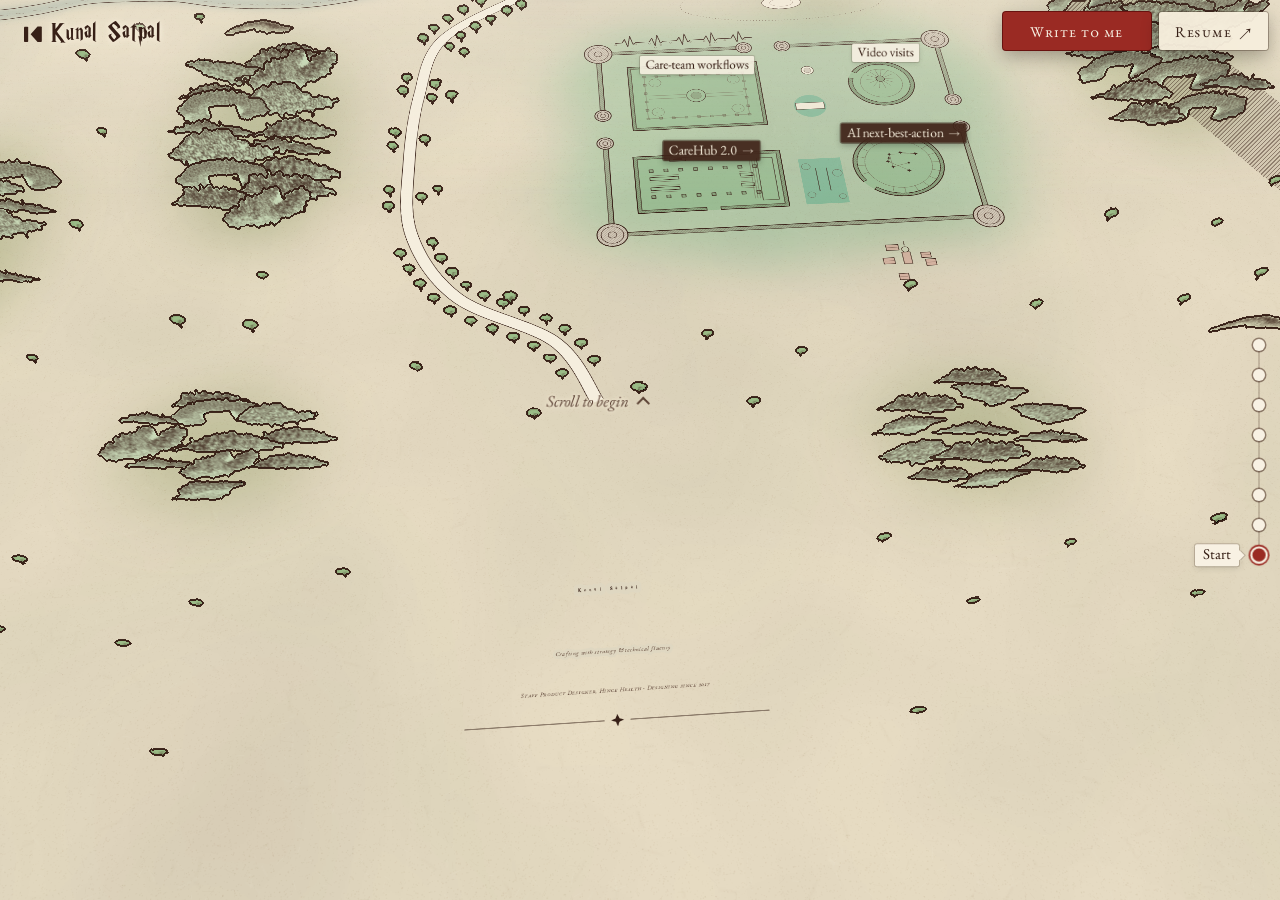
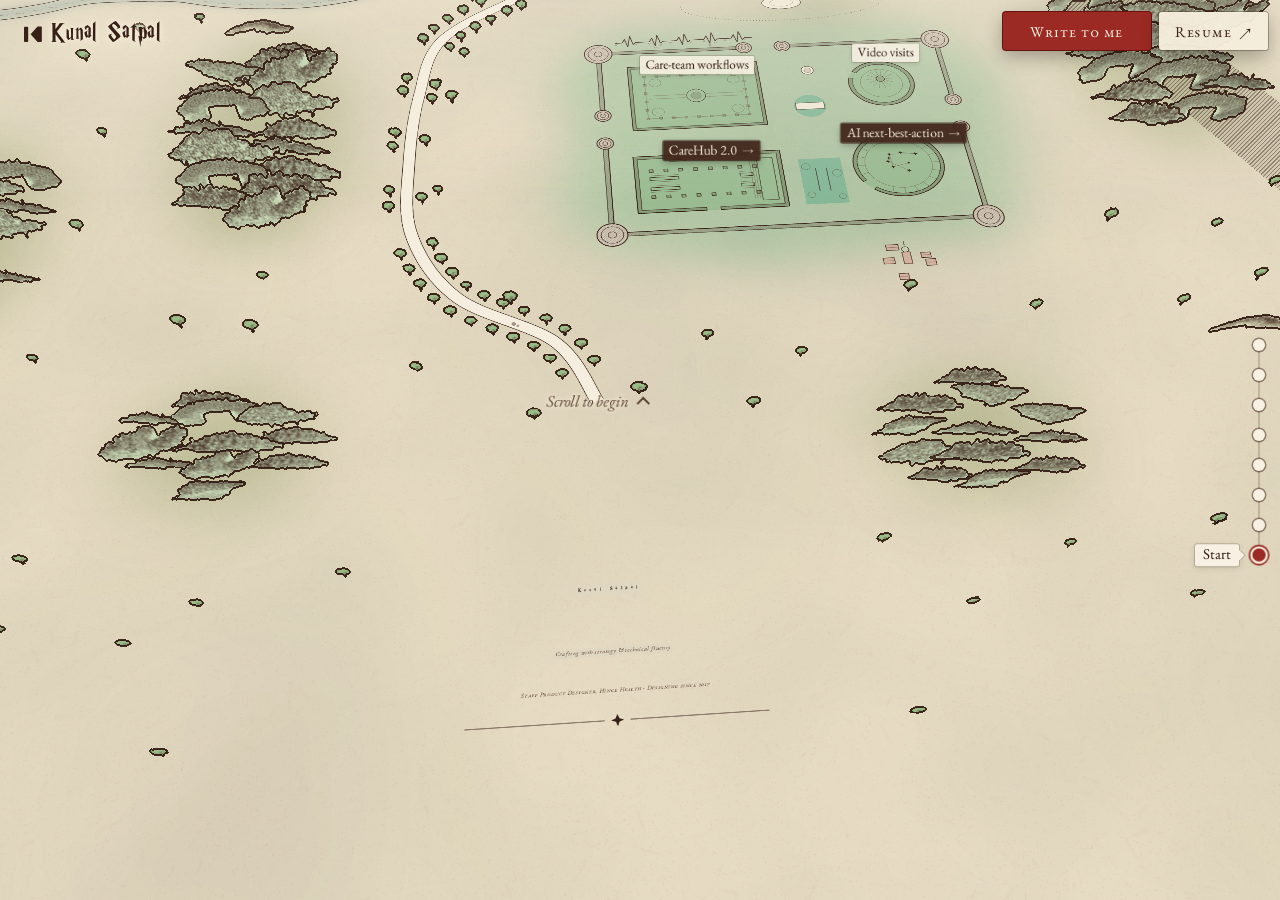
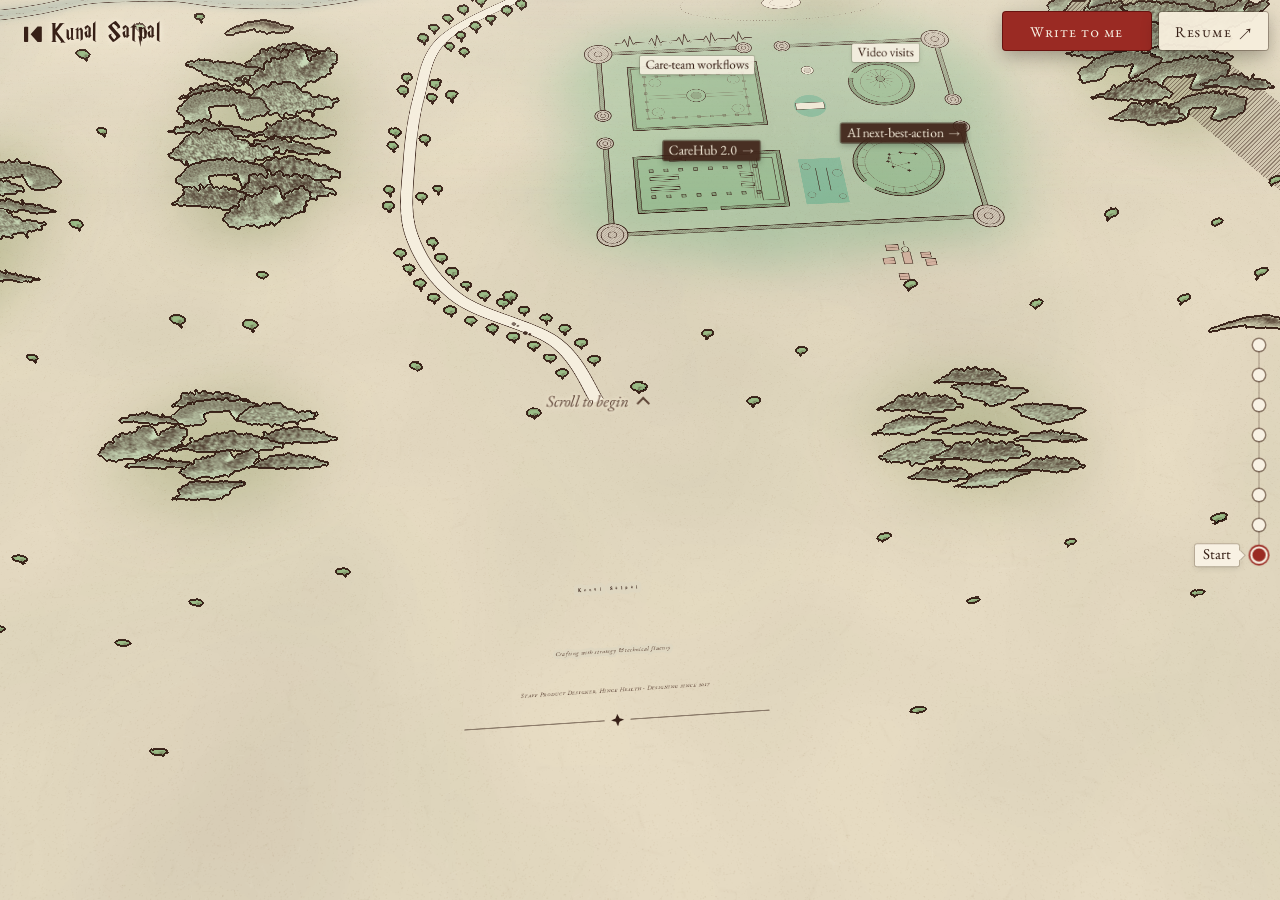
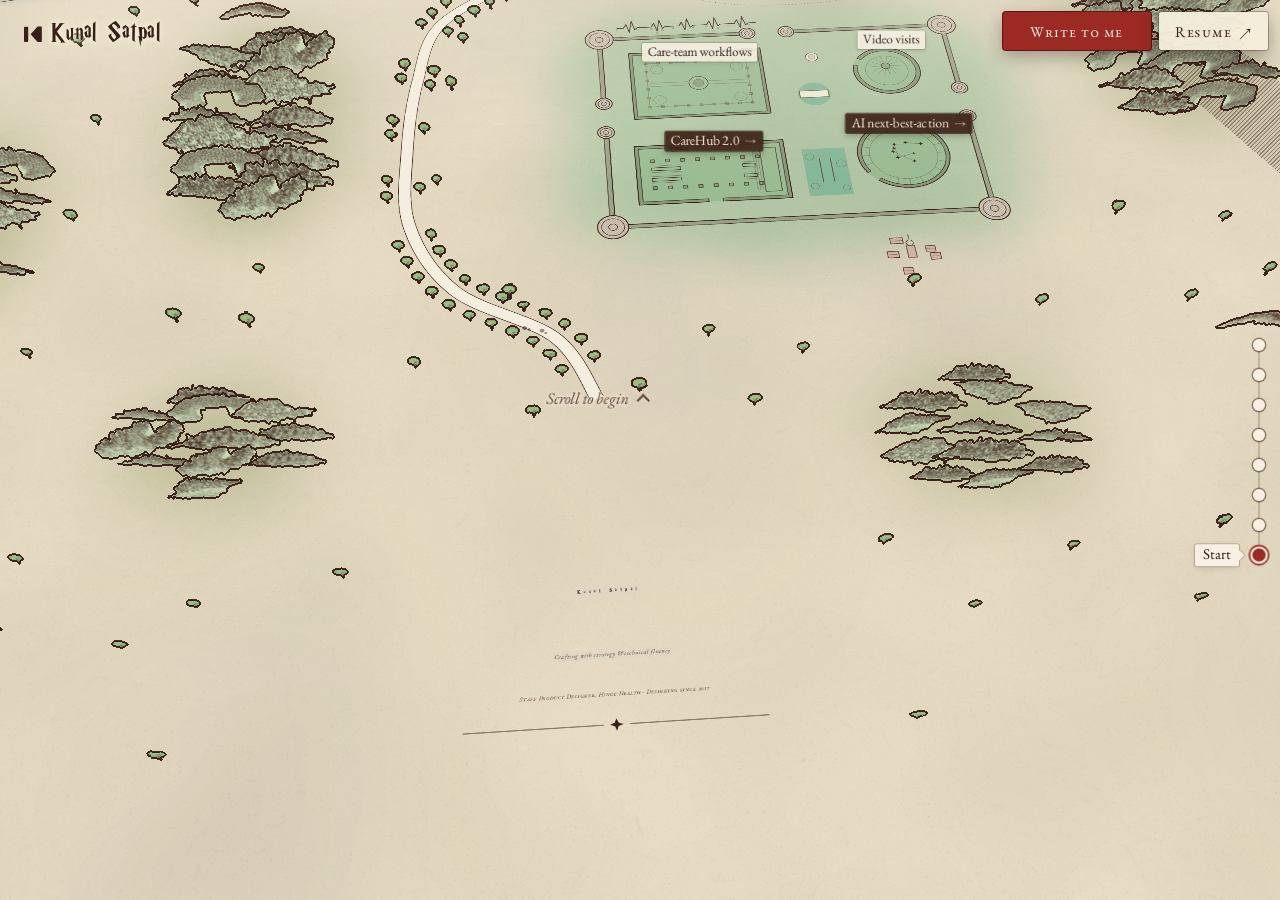
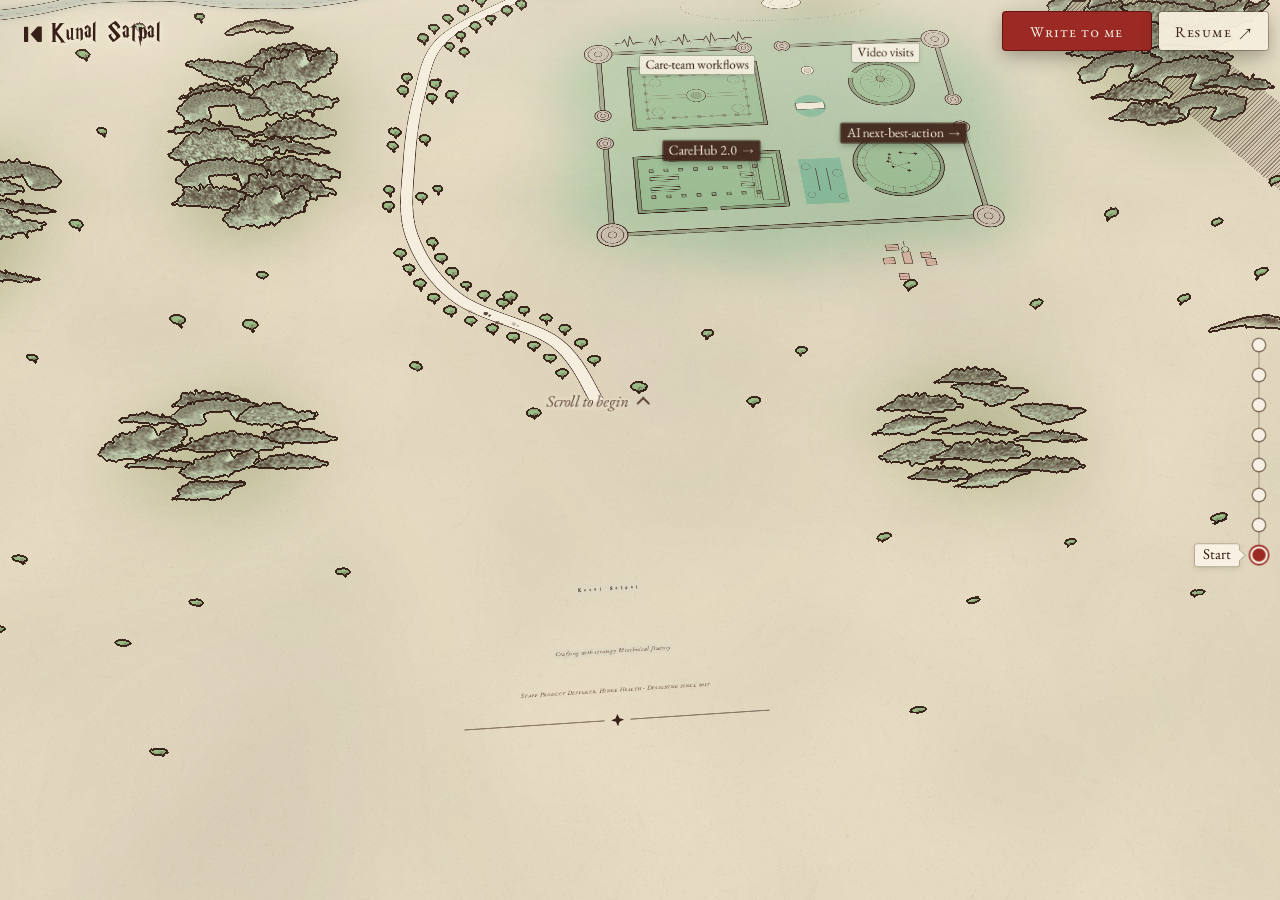
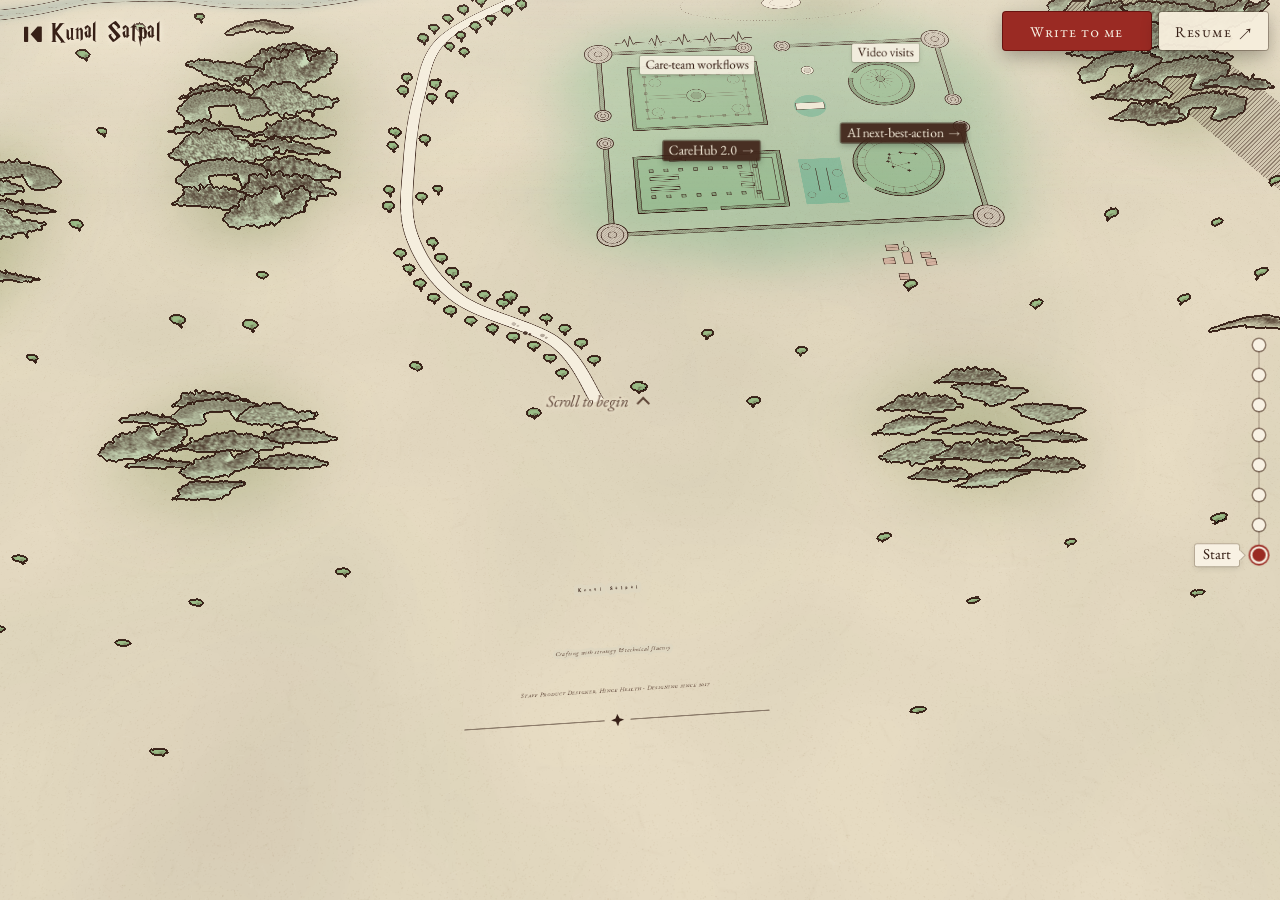
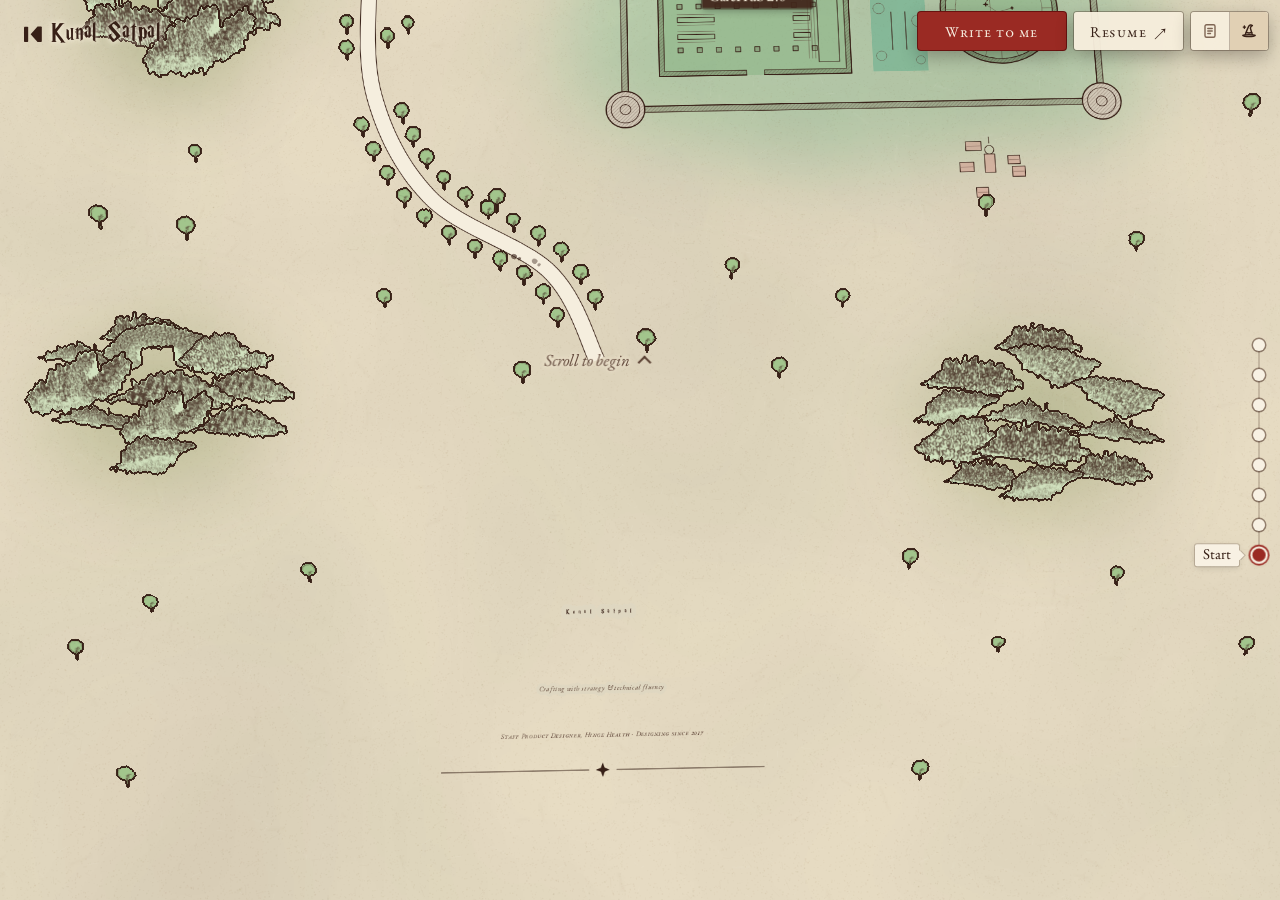
